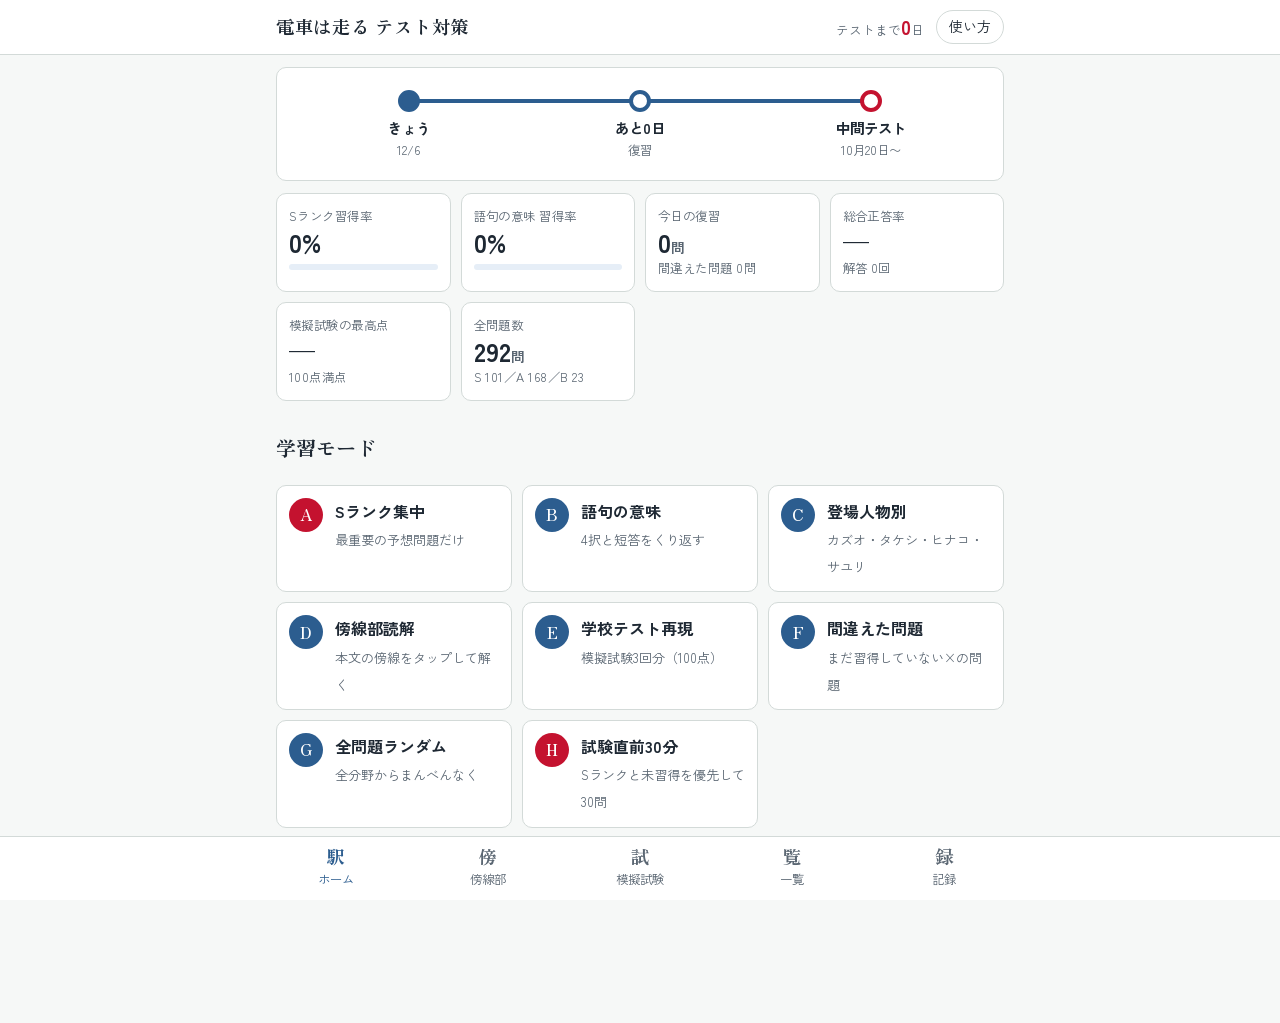
==== docs/index.html @ 80b315fe "電車は走る テスト対策アプリ 初版（292問・模擬試験3回・PWA） Co-Authored-By: Claude Opus 5.5 <noreply@anthropic.com> Claude-Se" ====
<!doctype html><html lang="ja"><head><meta charset="utf-8"><meta name="viewport" content="width=device-width,initial-scale=1,viewport-fit=cover"><style>:root{padding-top:env(safe-area-inset-top);padding-bottom:env(safe-area-inset-bottom)}body{margin:0}[hidden]{display:none!important}</style></head><body><title>電車は走る テスト対策</title>
<meta name="claude:viewport-fit-sides" content="cover">
<meta name="theme-color" content="#2C5D8F">
<link rel="manifest" href="manifest.json">
<link rel="apple-touch-icon" href="icon-192.png">
<meta name="apple-mobile-web-app-capable" content="yes">
<link rel="preconnect" href="https://fonts.googleapis.com">
<link rel="preconnect" href="https://fonts.gstatic.com" crossorigin>
<link rel="stylesheet" href="https://fonts.googleapis.com/css2?family=Zen+Kaku+Gothic+New:wght@400;500;700&family=Zen+Old+Mincho:wght@400;700&display=swap">
<style>/* レイアウト：答案用紙のような一枚の紙面。上に路線図風の進行バー、下に固定ナビ。本文は明朝、操作はゴシック。赤ペンで採点。 */
:root{
  --paper:#F6F8F7; --sheet:#FFFFFF; --ink:#1E2833; --muted:#5A6672; --rule:#D3DAD8;
  --red:#C4122F; --red-soft:#FCE9EC; --green:#2C7A57; --green-soft:#E3F2EA; --amber:#9A6A00; --amber-soft:#FFF4D6;
  --line:#2C5D8F; --line-soft:#E6EEF7; --hi:#FFF1A8;
  --f-mincho:"Zen Old Mincho","Hiragino Mincho ProN","Yu Mincho","Noto Serif JP",serif;
  --f-goth:"Zen Kaku Gothic New","Hiragino Sans","Hiragino Kaku Gothic ProN","Yu Gothic","Noto Sans JP",sans-serif;
  --r:10px;
}
@media (prefers-color-scheme: dark){:root:not([data-theme="light"]){
  --paper:#11161B; --sheet:#1A2128; --ink:#E5E9ED; --muted:#9AA6B1; --rule:#2F3943;
  --red:#FF6377; --red-soft:#3A1E24; --green:#5CC593; --green-soft:#17322A; --amber:#E6B54A; --amber-soft:#3A3018;
  --line:#7FB0E3; --line-soft:#1D2C3B; --hi:#5A4D12; color-scheme:dark}}
:root[data-theme="dark"]{
  --paper:#11161B; --sheet:#1A2128; --ink:#E5E9ED; --muted:#9AA6B1; --rule:#2F3943;
  --red:#FF6377; --red-soft:#3A1E24; --green:#5CC593; --green-soft:#17322A; --amber:#E6B54A; --amber-soft:#3A3018;
  --line:#7FB0E3; --line-soft:#1D2C3B; --hi:#5A4D12; color-scheme:dark}
*{box-sizing:border-box}
html,body{background:var(--paper);color:var(--ink)}
body{font-family:var(--f-goth);font-size:16px;line-height:1.7;-webkit-text-size-adjust:100%}
body::before{content:"";position:fixed;inset:0 0 auto;height:env(safe-area-inset-top,0px);z-index:10;background:var(--sheet)}
button,input,textarea,select{font:inherit;color:inherit}
button{cursor:pointer}
:focus-visible{outline:3px solid var(--line);outline-offset:2px}
.wrap{max-width:760px;margin:0 auto;padding-left:max(16px,env(safe-area-inset-left,0px));padding-right:max(16px,env(safe-area-inset-right,0px));padding-block:12px 110px}
header.top{position:sticky;top:env(safe-area-inset-top,0px);z-index:5;background:var(--sheet);border-bottom:1px solid var(--rule)}
header.top .in{max-width:760px;margin:0 auto;display:flex;align-items:center;gap:12px;padding-left:max(16px,env(safe-area-inset-left,0px));padding-right:max(16px,env(safe-area-inset-right,0px));padding-block:10px}
header.top h1{font-family:var(--f-mincho);font-size:1.15rem;margin:0;font-weight:700;letter-spacing:.04em;flex:1;min-width:0;white-space:nowrap;overflow:hidden;text-overflow:ellipsis}
.count{font-size:.8rem;color:var(--muted);white-space:nowrap}
.count b{color:var(--red);font-size:1.2rem;font-variant-numeric:tabular-nums}
nav.bottom{position:fixed;left:0;right:0;bottom:0;z-index:6;background:var(--sheet);border-top:1px solid var(--rule);padding-bottom:env(safe-area-inset-bottom,0px);padding-left:env(safe-area-inset-left,0px);padding-right:env(safe-area-inset-right,0px)}
nav.bottom .in{max-width:760px;margin:0 auto;display:grid;grid-template-columns:repeat(5,1fr)}
nav.bottom button{background:none;border:0;padding:8px 2px 10px;font-size:.78rem;color:var(--muted);display:flex;flex-direction:column;align-items:center;gap:2px}
nav.bottom button .ic{font-family:var(--f-mincho);font-size:1.15rem;line-height:1.2;font-weight:700}
nav.bottom button[aria-current="true"]{color:var(--line)}
h2{font-family:var(--f-mincho);font-size:1.25rem;margin:18px 0 8px;text-wrap:balance}
h3{font-size:1rem;margin:16px 0 6px}
.muted{color:var(--muted)}
.small{font-size:.85rem}
.sheet{background:var(--sheet);border:1px solid var(--rule);border-radius:var(--r);padding:16px}
.stack{display:flex;flex-direction:column;gap:12px}
.row{display:flex;flex-wrap:wrap;gap:8px;align-items:center}
/* 路線図風カウントダウン */
.route{display:grid;grid-template-columns:repeat(3,1fr);align-items:start;position:relative;margin:6px 0 2px}
.route::before{content:"";position:absolute;left:16.6%;right:16.6%;top:9px;height:4px;background:var(--line);border-radius:2px}
.st{display:flex;flex-direction:column;align-items:center;text-align:center;position:relative;font-size:.78rem;color:var(--muted)}
.st i{width:22px;height:22px;border-radius:50%;background:var(--sheet);border:4px solid var(--line);display:block;margin-bottom:4px}
.st.now i{background:var(--line)}
.st.goal i{border-color:var(--red)}
.st b{color:var(--ink);font-size:.9rem}
.tiles{display:grid;grid-template-columns:repeat(auto-fit,minmax(150px,1fr));gap:10px}
.tile{background:var(--sheet);border:1px solid var(--rule);border-radius:var(--r);padding:12px}
.tile .k{font-size:.78rem;color:var(--muted);letter-spacing:.04em}
.tile .v{font-size:1.6rem;font-weight:700;font-variant-numeric:tabular-nums;line-height:1.2}
.tile .bar{height:6px;background:var(--line-soft);border-radius:3px;margin-top:6px;overflow:hidden}
.tile .bar span{display:block;height:100%;background:var(--green)}
.modes{display:grid;grid-template-columns:repeat(auto-fit,minmax(220px,1fr));gap:10px}
.mode{display:flex;gap:12px;align-items:flex-start;text-align:left;background:var(--sheet);border:1px solid var(--rule);border-radius:var(--r);padding:12px}
.mode:hover{border-color:var(--line)}
.mode .lt{flex:none;width:34px;height:34px;border-radius:50%;display:grid;place-items:center;background:var(--line);color:var(--sheet);font-weight:700;font-family:var(--f-mincho)}
.mode.s .lt{background:var(--red)}
.mode b{display:block}
.mode span.d{font-size:.82rem;color:var(--muted);line-height:1.5}
.btn{border:1px solid var(--rule);background:var(--sheet);border-radius:999px;padding:8px 16px}
.btn.pri{background:var(--line);color:var(--sheet);border-color:var(--line);font-weight:700}
.btn.red{background:var(--red);color:var(--sheet);border-color:var(--red);font-weight:700}
.btn:disabled{opacity:.45;cursor:default}
.chip{border:1px solid var(--rule);background:var(--sheet);border-radius:999px;padding:4px 12px;font-size:.88rem}
.chip[aria-pressed="true"]{background:var(--line);border-color:var(--line);color:var(--sheet)}
.tag{display:inline-block;font-size:.72rem;padding:1px 8px;border-radius:4px;background:var(--line-soft);color:var(--line);letter-spacing:.03em}
.tag.S{background:var(--red-soft);color:var(--red);font-weight:700}
.tag.A{background:var(--amber-soft);color:var(--amber);font-weight:700}
.tag.B{background:var(--green-soft);color:var(--green);font-weight:700}
/* 本文（傍線） */
.honbun{font-family:var(--f-mincho);font-size:1.02rem;line-height:2.05;background:var(--sheet);border:1px solid var(--rule);border-radius:6px;padding:14px 16px;white-space:pre-wrap;letter-spacing:.02em}
.honbun.tate{writing-mode:vertical-rl;max-height:min(62vh,26em);overflow-x:auto;line-height:2.2}
.honbun .src{display:block;font-family:var(--f-goth);font-size:.75rem;color:var(--muted);white-space:normal}
.bou{text-decoration:underline;text-decoration-thickness:1.5px;text-underline-offset:5px;text-decoration-color:var(--ink);cursor:pointer;border-radius:2px}
.honbun.tate .bou{text-underline-position:right}
.bou .lab{font-family:var(--f-goth);font-size:.78em;font-weight:700;color:var(--line);margin-right:2px;text-decoration:none;display:inline-block}
.bou.on{background:var(--hi);text-decoration-color:var(--red);text-decoration-thickness:2.5px}
.bou.on .lab{color:var(--red)}
.bou.dim{text-decoration:none;cursor:default}
.bou.dim .lab{display:none}
/* 問題カード */
.qhead{display:flex;flex-wrap:wrap;gap:6px;align-items:center;font-size:.8rem;color:var(--muted)}
.qtext{font-size:1.05rem;font-weight:500;margin:6px 0 2px}
.ctx{font-family:var(--f-mincho);background:var(--line-soft);padding:6px 12px;border-radius:6px}
.choices{display:flex;flex-direction:column;gap:8px;margin-top:8px}
.choice{display:flex;gap:10px;text-align:left;background:var(--sheet);border:1.5px solid var(--rule);border-radius:8px;padding:10px 12px;line-height:1.55}
.choice .kn{flex:none;font-family:var(--f-mincho);font-weight:700;width:1.4em}
.choice.sel{border-color:var(--line);background:var(--line-soft)}
.choice.right{border-color:var(--green);background:var(--green-soft)}
.choice.wrong{border-color:var(--red);background:var(--red-soft)}
textarea,input[type=text]{width:100%;border:1.5px solid var(--rule);border-radius:8px;padding:10px;background:var(--sheet);font-family:var(--f-mincho);font-size:1.02rem;line-height:1.7}
textarea{min-height:5.5em;resize:vertical}
.cc{font-size:.8rem;color:var(--muted);text-align:right;font-variant-numeric:tabular-nums}
.cc.over{color:var(--red);font-weight:700}
.result{border-top:2px dashed var(--rule);margin-top:14px;padding-top:12px;display:flex;flex-direction:column;gap:8px}
.mark{display:flex;align-items:center;gap:12px}
.mark .m{font-family:var(--f-mincho);font-size:2.6rem;line-height:1;color:var(--red);font-weight:700;width:1.1em;text-align:center}
.mark .m.ng{color:var(--muted)}
.box{border-left:3px solid var(--line);padding:2px 0 2px 10px}
.box.red{border-color:var(--red)}
.box.green{border-color:var(--green)}
.box h4{margin:0;font-size:.82rem;color:var(--muted);letter-spacing:.04em}
.box p{margin:2px 0}
ul.why{margin:4px 0;padding-left:1.2em}
ul.why li{margin:2px 0}
.rel a{color:var(--line);cursor:pointer;text-decoration:underline;margin-right:8px}
.progress{height:4px;background:var(--line-soft);border-radius:2px;overflow:hidden}
.progress span{display:block;height:100%;background:var(--line)}
/* 一覧表 */
.tbl{overflow-x:auto;border:1px solid var(--rule);border-radius:8px;background:var(--sheet)}
table{border-collapse:collapse;width:100%;font-size:.88rem}
th,td{border-bottom:1px solid var(--rule);padding:6px 8px;text-align:left;vertical-align:top}
th{background:var(--line-soft);font-weight:700;white-space:nowrap}
td.n{white-space:nowrap;font-variant-numeric:tabular-nums}
/* 模擬試験 */
.exam h2.dai{display:flex;gap:10px;align-items:baseline;border-bottom:2px solid var(--ink);padding-bottom:4px}
.exam .dai .no{font-family:var(--f-mincho);border:1.5px solid var(--ink);padding:0 8px}
.eq{border-bottom:1px solid var(--rule);padding:10px 0}
.eq .qn{font-weight:700;margin-right:6px}
.eq .pt{float:right;font-size:.78rem;color:var(--muted)}
.kanji-grid{display:grid;grid-template-columns:repeat(auto-fit,minmax(200px,1fr));gap:8px}
.kj{display:flex;flex-direction:column;gap:4px;border:1px solid var(--rule);border-radius:8px;padding:8px;background:var(--sheet)}
.kj .c{font-family:var(--f-mincho)}
.kj .c em{font-style:normal;text-decoration:underline;text-underline-offset:4px;font-weight:700}
.score{font-family:var(--f-mincho);font-size:3rem;color:var(--red);font-weight:700;line-height:1}
.self{display:flex;gap:6px;flex-wrap:wrap}
.self button[aria-pressed="true"]{background:var(--red);color:var(--sheet);border-color:var(--red)}
.timer{position:sticky;top:calc(env(safe-area-inset-top,0px) + 52px);z-index:4;background:var(--amber-soft);color:var(--amber);border-radius:999px;padding:4px 14px;font-weight:700;font-variant-numeric:tabular-nums;align-self:flex-start}
.note{background:var(--amber-soft);color:var(--ink);border-radius:8px;padding:10px 12px;font-size:.9rem}
.confirm{background:var(--red-soft);border:1px solid var(--red);border-radius:8px;padding:10px}
details summary{cursor:pointer;font-weight:700}
.prose p,.prose li{max-width:65ch}
@media (max-width:520px){ .honbun{font-size:1rem;padding:12px} .tile .v{font-size:1.35rem} }
@media (prefers-reduced-motion:no-preference){ .choice,.btn,.mode{transition:background .15s,border-color .15s} }
@media print{ nav.bottom,header.top,.noprint{display:none!important} .wrap{padding:0} body{background:#fff;color:#000} .bou{text-decoration-color:#000} }
</style>
<header class="top"><div class="in"><h1 id="ttl">電車は走る テスト対策</h1><span class="count" id="cnt"></span><button class="chip" data-go="help">使い方</button></div></header>
<main class="wrap" id="main"></main>
<nav class="bottom" aria-label="メニュー"><div class="in">
  <button data-go="home"><span class="ic">駅</span>ホーム</button>
  <button data-go="honbun"><span class="ic">傍</span>傍線部</button>
  <button data-go="exam"><span class="ic">試</span>模擬試験</button>
  <button data-go="list"><span class="ic">覧</span>一覧</button>
  <button data-go="data"><span class="ic">録</span>記録</button>
</div></nav>
<template id="helptpl">
<div class="stack prose">
  <h2>使い方</h2>
  <ol>
    <li><b>ホーム</b>でモードを選ぶ。迷ったら <b>A：Sランク集中</b> → <b>B：語句の意味</b> → <b>E：模擬試験</b> の順に。</li>
    <li>選択問題は答えを押してから<b>「解答する」</b>。書く問題は書いてから「解答する」。答えは解答するまで見えません。</li>
    <li>書く問題はキーワードで自動チェックしたあと、<b>模範解答と見くらべて ○／× を自分で押す</b>（意味が合っていれば○でOK）。</li>
    <li>×の問題は数問あとにもう一度出ます。正解が続くと「習得」になり、翌日・3日後…と間をあけて出ます（試験までに必ず一回は戻ってきます）。</li>
    <li><b>傍線部</b>タブ：本文の傍線（①②…）をタップするとその傍線の問題に飛びます。問題の答え合わせのあと「本文で前後を確認する」で本文に戻れます。</li>
    <li><b>模擬試験</b>：学校のテストと同じ「漢字→語句→傍線部(A)(B)…→記述→原稿用紙」の順。最後に「採点する」。記述は点数ボタンで自己採点。</li>
    <li><b>記録</b>タブ：記録のバックアップ（コピーして保存）・復元・CSV。記録はこの端末のブラウザだけに保存されます。</li>
    <li>本文の「縦書き」ボタンで、教科書と同じ縦書き表示に切りかえられます。</li>
  </ol>
  <h2>過去問（一学期期末）から分かった出題の形</h2>
  <div class="tbl"><table>
    <thead><tr><th>設問</th><th>大問一（説明文）</th><th>大問二（随筆・物語）</th><th>この対策での扱い</th></tr></thead>
    <tbody>
      <tr><td>問1 漢字</td><td>a〜j 10問（読み・書き）</td><td>a〜j 10問</td><td>読み37・書き20問</td></tr>
      <tr><td>問2 語句の意味</td><td>ⅰ〜ⅳ（3択）</td><td>ⅰ〜ⅳ（3択）</td><td>60語（4択）＋短答</td></tr>
      <tr><td>傍線部の読解</td><td>(A)〜(H)</td><td>(A)〜(I)</td><td>傍線つき本文15か所</td></tr>
      <tr><td>気持ちの選択</td><td>—</td><td>「どのような気持ちが伝わるか」4択</td><td>心情40問</td></tr>
      <tr><td>抜き出し</td><td>段落の初め7字</td><td>初めと終わりの5字・2つ書き抜き</td><td>抜き出し21問</td></tr>
      <tr><td>指示語</td><td>—</td><td>「これくらい」の指す内容</td><td>指示語・表現21問</td></tr>
      <tr><td>記述</td><td>10〜20字／50〜75字（台詞形式）</td><td>20字程度／20字以内の台詞／50字以上</td><td>記述20問</td></tr>
      <tr><td>大問三</td><td colspan="2">原稿用紙の使い方のまちがい探し</td><td>原稿用紙6問</td></tr>
    </tbody></table></div>
  <p class="small">先生の特徴：傍線部は「気持ちが表れた行動・表現」「かぎかっこの効果」「伝聞表現」など表現そのものに引かれる。気持ちの選択肢は「本文の一部を使ったひっかけ」（人物や時期を入れかえる）が多い。記述は「本文の言葉を用いて」「台詞の形で」など条件つき。</p>
  <h2>「電車は走る」で特に大事なところ</h2>
  <ul>
    <li><b>行動描写→心情</b>：カズオ「眠ったふりをする」（学びの道しるべ②・253ページ上9行め）、タケシ「唇をかみしめたまま、本を読み始めた」、ヒナコ「うつむいた」、サユリ「つり革を強く握りしめる」。</li>
    <li><b>語り手と視点人物</b>：語り手は物語の外にいて、視点人物は4人。お姉さんの様子はサユリの目から見たもの。最後に語り手が「僕たち」として出てきて、読者に「あなたの『正しさ』はどこにある？」と問いかける。</li>
    <li><b>くり返し</b>：「〜は電車の中にいる。」「電車は走る。」「……はずだ。」</li>
    <li><b>主題</b>：「正しさ」は人の数だけあり、他の人の正しさや「常識（みんなの正しさ）」と一致しないこともある。</li>
  </ul>
  <h2>ランクのつけ方</h2>
  <p class="small"><b>S</b>：過去問と同じ形式で、本文の中心となる場面・学びの道しるべ・図解例で扱われている箇所。<b>A</b>：理解に必要で、出ても不自然でない問題。<b>B</b>：理解を深める応用。ランクは根拠にもとづく相対評価で、的中を約束するものではありません。</p>
  <h2>注意</h2>
  <p class="small">本文は学習に必要な部分だけを引用し、教科書のページを示しています。教科書本文で必ず確認してください。「※推し量る問題」は本文にはっきり書かれていないことを本文の言葉から考える問題です。</p>
</div>
</template>
<script>// 採点・復習・出題順の純粋関数（ブラウザと Node の両方で使う）
(function (root) {
  const DAY = 86400000;
  function toHira(s) { return s.replace(/[ァ-ヶ]/g, c => String.fromCharCode(c.charCodeAt(0) - 0x60)); }
  function norm(s) {
    return (s || "").normalize("NFKC").replace(/[\s　「」『』（）()、。，．,.・…―—\-！!？?〜~]/g, "");
  }
  function countChars(s) { return [...(s || "").replace(/\s/g, "")].length; }
  function limitMax(limit) {
    if (!limit) return null;
    const m = (limit.normalize("NFKC").match(/\d+/g) || []).map(Number);
    return m.length ? Math.max(...m) : null;
  }
  function limitMin(limit) {
    if (!limit) return null;
    const s = limit.normalize("NFKC");
    const m = s.match(/(\d+)字以上/);
    return m ? Number(m[1]) : null;
  }
  // 戻り値: {ok:boolean|null, auto:boolean, hit, total, note}
  function grade(q, ans) {
    if (q.type === "mc") return { ok: ans === q.answer, auto: true };
    const a = norm(ans);
    if (!a) return { ok: false, auto: true, note: "未記入" };
    if (q.type === "extract") {
      const cand = (q.accept || []).map(norm);
      const isYomi = q.cat === "漢字";
      const ok = cand.some(c => c === a || (isYomi && toHira(c) === toHira(a)));
      return { ok, auto: true };
    }
    // short / write: キーワード判定（自己採点で上書き可）
    const groups = q.keys || [];
    let hit = 0;
    const raw = (ans || "").normalize("NFKC");
    const missing = [];
    for (const g of groups) {
      const alts = g[0].split("|");
      if (alts.some(k => raw.includes(k.normalize("NFKC")) || toHira(raw).includes(toHira(k.normalize("NFKC"))))) hit++;
      else missing.push(alts[0]);
    }
    const total = groups.length;
    let note = "";
    const max = limitMax(q.limit), min = limitMin(q.limit), n = countChars(ans);
    let lenOk = true;
    if (q.type === "write" && max && n > max) { lenOk = false; note = `字数オーバー（${n}字／${max}字以内）`; }
    if (q.type === "write" && min && n < min) { lenOk = false; note = `字数不足（${n}字／${min}字以上）`; }
    const ok = total ? hit === total && lenOk : null;
    return { ok, auto: false, hit, total, missing, note, len: n };
  }
  // 記述の推奨点数（満点・部分点）
  function suggestPoints(g, full) {
    if (g.ok === true) return full;
    if (!g.total) return 0;
    const r = g.hit / g.total;
    if (r >= 0.5) return Math.round(full / 2);
    return 0;
  }
  function daysLeft(now, examDate) {
    const ex = new Date(examDate + "T08:30:00+09:00").getTime();
    return Math.max(0, Math.ceil((ex - now) / DAY));
  }
  const BASE = [0, 1, 3, 7]; // 当日→翌日→3日後→7日後
  function update(rec, correct, now, examDate) {
    const r = Object.assign({ n: 0, c: 0, streak: 0, last: 0, next: 0, mastered: false, wrong: 0 }, rec || {});
    r.n++; r.last = now;
    if (correct) {
      r.c++; r.streak++;
      const idx = Math.min(r.streak - 1, BASE.length - 1);
      let iv = BASE[idx] * DAY;
      if (iv === 0) iv = 30 * 60000; // 当日中にもう一度
      const left = daysLeft(now, examDate);
      // 試験前に必ずもう一度出るよう、試験までの日数で間隔を縮める
      if (left > 0) iv = Math.min(iv, Math.max(30 * 60000, (left - 0.5) * DAY / 2));
      r.next = now + iv;
      r.mastered = r.streak >= (left <= 3 ? 2 : 3);
    } else {
      r.streak = 0; r.wrong++; r.mastered = false;
      r.next = now + 5 * 60000;
    }
    return r;
  }
  function isDue(rec, now) { return !!rec && rec.n > 0 && rec.next <= now; }
  function endOfDay(now) { const d = new Date(now); d.setHours(23, 59, 59, 999); return d.getTime(); }
  // 擬似乱数（シード付き）
  function rng(seed) { let s = seed >>> 0 || 1; return () => (s = (s * 1664525 + 1013904223) >>> 0) / 4294967296; }
  function shuffle(a, rnd) { a = a.slice(); for (let i = a.length - 1; i > 0; i--) { const j = Math.floor(rnd() * (i + 1)); [a[i], a[j]] = [a[j], a[i]]; } return a; }
  // 出題キュー：期限の来た復習→間違えた問題→未出題→その他。直前に出た問題は後ろへ。
  function buildQueue(qs, prog, now, opts) {
    opts = opts || {};
    const rnd = rng(opts.seed || now);
    const recent = new Set(opts.recent || []);
    const score = q => {
      const r = prog[q.id];
      let s = rnd();
      if (isDue(r, now)) s += 30;
      if (r && r.wrong > 0 && !r.mastered) s += 20;
      if (!r) s += 10;
      if (r && r.mastered && !isDue(r, now)) s -= 20;
      if (q.rank === "S") s += opts.sBoost || 0;
      if (recent.has(q.id)) s -= 50;
      return s;
    };
    let list = shuffle(qs, rnd).map(q => [score(q), q]).sort((a, b) => b[0] - a[0]).map(x => x[1]);
    if (opts.limit) list = list.slice(0, opts.limit);
    return list.map(q => q.id);
  }
  // 間違えた問題を少し後ろに入れ直す（連続で同じ問題を出さない）
  function requeue(queue, pos, id, gap) {
    const q = queue.slice();
    const at = Math.min(q.length, pos + 1 + (gap || 4));
    q.splice(at, 0, id);
    return q;
  }
  function stats(qs, prog, now) {
    const pick = f => qs.filter(f);
    const rate = arr => arr.length ? arr.filter(q => prog[q.id] && prog[q.id].mastered).length / arr.length : 0;
    let n = 0, c = 0;
    for (const id in prog) { n += prog[id].n; c += prog[id].c; }
    const eod = endOfDay(now);
    return {
      total: qs.length,
      sRate: rate(pick(q => q.rank === "S")),
      vRate: rate(pick(q => q.cat === "語句")),
      allRate: rate(qs),
      accuracy: n ? c / n : 0,
      answered: n,
      dueToday: qs.filter(q => prog[q.id] && prog[q.id].next <= eod).length,
      wrongCount: qs.filter(q => prog[q.id] && prog[q.id].wrong > 0 && !prog[q.id].mastered).length,
    };
  }
  function toCSV(qs, prog) {
    const esc = v => '"' + String(v == null ? "" : v).replace(/"/g, '""') + '"';
    const head = ["問題ID", "分野", "ランク", "難易度", "問題", "解答回数", "正解回数", "正答率", "連続正解", "習得済み", "最終学習", "次回復習"];
    const rows = qs.map(q => {
      const r = prog[q.id] || {};
      const d = t => t ? new Date(t).toLocaleString("ja-JP") : "";
      return [q.id, q.cat, q.rank, q.diff, q.q, r.n || 0, r.c || 0, r.n ? Math.round(r.c / r.n * 100) + "%" : "", r.streak || 0, r.mastered ? "済" : "", d(r.last), d(r.next)].map(esc).join(",");
    });
    return "﻿" + [head.map(esc).join(",")].concat(rows).join("\r\n");
  }
  function parsePassage(text) {
    // {①|...} を分解: [{t:'text'}|{u:'①',t:'...'}]
    const out = []; const re = /\{([^|}]+)\|([^}]*)\}/g; let i = 0, m;
    while ((m = re.exec(text))) { if (m.index > i) out.push({ t: text.slice(i, m.index) }); out.push({ u: m[1], t: m[2] }); i = re.lastIndex; }
    if (i < text.length) out.push({ t: text.slice(i) });
    return out;
  }
  const api = { norm, toHira, countChars, limitMax, limitMin, grade, suggestPoints, daysLeft, update, isDue, buildQueue, requeue, stats, toCSV, parsePassage, endOfDay, rng, shuffle, DAY };
  if (typeof module !== "undefined") module.exports = api; else root.Core = api;
})(this);
</script>
<script>window.APPDATA={"questions":[{"id":"V01","cat":"語句","rank":"S","diff":1,"type":"mc","q":"「胸をドキドキさせる」の本文中の意味として最も適切なものを選びなさい。","ctx":"さっきから胸をドキドキさせて。","expl":"本文中の意味：緊張や不安で心臓が激しく打つ。【注意】ドキドキは期待にも使うが、ここは「どうしよう」という緊張・不安","page":"252","scene":"本文：「さっきから胸をドキドキさせて。」","reason":"過去問では各大問の問2で「語句の意味」が毎回出題（ア・イ・ウの3択）。本文に出てくる語句","ch":["カズオ"],"rel":[],"word":"胸をドキドキさせる","model":"緊張や不安で心臓が激しく打つ","choices":["楽しみな気持ちで心がはずむ","走ったあとで息が苦しくなる","緊張や不安で心臓が激しく打つ","怒りで顔が赤くなる"],"why":["「ワクワク」に近い意味。カズオは二人のおばあさんを前に困っている場面","体の運動による動悸で、場面に合わない","正解","怒りの表現ではない"],"answer":2},{"id":"V02","cat":"語句","rank":"S","diff":1,"type":"mc","q":"「譲る」の本文中の意味として最も適切なものを選びなさい。","ctx":"席を譲らなくちゃ——。","expl":"本文中の意味：自分の席などを他の人にあけわたす。【注意】「譲る」は与える側、「譲り受ける」はもらう側","page":"252","scene":"本文：「席を譲らなくちゃ——。」","reason":"過去問では各大問の問2で「語句の意味」が毎回出題（ア・イ・ウの3択）。本文に出てくる語句","ch":["カズオ","タケシ","ヒナコ","サユリ"],"rel":[],"word":"譲る","model":"自分の席などを他の人にあけわたす","choices":["他の人から物をもらい受ける","相手と交代で順番に使う","自分の席などを他の人にあけわたす","物を売ってお金にかえる"],"why":["「譲り受ける」の意味で、方向が逆","交代ではなく、相手に与えること","正解","「売る」の意味"],"answer":2},{"id":"V03","cat":"語句","rank":"A","diff":1,"type":"mc","q":"「不公平」の本文中の意味として最も適切なものを選びなさい。","ctx":"そんなの不公平だもの。","expl":"本文中の意味：扱いがかたよっていて平等でないこと。【注意】「公平」＝かたよりがない。その打ち消し","page":"253上2","scene":"本文：「そんなの不公平だもの。」","reason":"過去問では各大問の問2で「語句の意味」が毎回出題（ア・イ・ウの3択）。本文に出てくる語句","ch":["カズオ"],"rel":[],"word":"不公平","model":"扱いがかたよっていて平等でないこと","choices":["人の考えがばらばらであること","自分の都合ばかり考えること","決まりを守らないこと","扱いがかたよっていて平等でないこと"],"why":["「不一致」の説明","「身勝手」の意味","「違反」の意味","正解"],"answer":3},{"id":"V04","cat":"語句","rank":"S","diff":2,"type":"mc","q":"「言い聞かせる」の本文中の意味として最も適切なものを選びなさい。","ctx":"と自分に言い聞かせた。","expl":"本文中の意味：よくわかるように話して納得させる（ここでは自分自身を納得させようとする）。【注意】自分に言い聞かせる＝本当は納得しきれていない心を、むりに納得させる","page":"253上2","scene":"本文：「と自分に言い聞かせた。」","reason":"過去問では各大問の問2で「語句の意味」が毎回出題（ア・イ・ウの3択）。本文に出てくる語句","ch":["カズオ"],"rel":["V04s"],"word":"言い聞かせる","model":"よくわかるように話して納得させる（ここでは自分自身を納得させようとする）","choices":["相手の話を黙って聞く","大声でしかりつける","うわさを人に言いふらす","よくわかるように話して納得させる（ここでは自分自身を納得させようとする）"],"why":["「聞く」側の意味ではない","しかる意味ではない","「言いふらす」の意味","正解"],"answer":3},{"id":"V04s","cat":"語句","rank":"A","diff":3,"type":"short","q":"「言い聞かせる」の本文中の意味を、十〜二十五字程度で答えなさい。","ctx":"と自分に言い聞かせた。","model":"よくわかるように話して納得させる（ここでは自分自身を納得させようとする）","keys":[["納得|なっとく|わからせ|わかるように"],["言|話|聞かせ"]],"expl":"意味が合っていれば正解。キーワード：納得・言。【注意】自分に言い聞かせる＝本当は納得しきれていない心を、むりに納得させる","page":"253上2","scene":"本文：「と自分に言い聞かせた。」","reason":"意味を自分の言葉で答える練習（記述型の語句問題への備え）","ch":["カズオ"],"rel":["V04"],"word":"言い聞かせる","accept":[]},{"id":"V05","cat":"語句","rank":"A","diff":1,"type":"mc","q":"「すっきりする」の本文中の意味として最も適切なものを選びなさい。","ctx":"二人とも座れないほうがすっきりする……はずだ。","expl":"本文中の意味：わだかまりがなく、気持ちが晴れる。【注意】「……はずだ」と続くので、実はすっきりしていない点もおさえる","page":"253上4","scene":"本文：「二人とも座れないほうがすっきりする……はずだ。」","reason":"過去問では各大問の問2で「語句の意味」が毎回出題（ア・イ・ウの3択）。本文に出てくる語句","ch":["カズオ"],"rel":[],"word":"すっきりする","model":"わだかまりがなく、気持ちが晴れる","choices":["わだかまりがなく、気持ちが晴れる","体が軽くなって元気が出る","ものが片づいて広くなる","頭がさえて眠くなくなる"],"why":["正解","体の調子の意味ではない","部屋などの様子の意味","眠気の意味ではない"],"answer":0},{"id":"V06","cat":"語句","rank":"S","diff":1,"type":"mc","q":"「ふり（眠ったふりをする）」の本文中の意味として最も適切なものを選びなさい。","ctx":"眠ったふりをする。","expl":"本文中の意味：本当はそうではないのに、そのように見せかけること。【注意】「ふり」＝見せかけ。カズオは起きている","page":"253上9","scene":"本文：「眠ったふりをする。」","reason":"過去問では各大問の問2で「語句の意味」が毎回出題（ア・イ・ウの3択）。本文に出てくる語句","ch":["カズオ"],"rel":["V06s"],"word":"ふり（眠ったふりをする）","model":"本当はそうではないのに、そのように見せかけること","choices":["本当はそうではないのに、そのように見せかけること","本当に深く眠ってしまうこと","目をこすって眠気をこらえること","ほかの人のまねをすること"],"why":["正解","カズオは眠っていない","本文にない","「まね」の意味"],"answer":0},{"id":"V06s","cat":"語句","rank":"A","diff":2,"type":"short","q":"「ふり（眠ったふりをする）」の本文中の意味を、十〜二十五字程度で答えなさい。","ctx":"眠ったふりをする。","model":"本当はそうではないのに、そのように見せかけること","keys":[["見せかけ|ように見せ|装う|よそお|ふるまう"]],"expl":"意味が合っていれば正解。キーワード：見せかけ。【注意】「ふり」＝見せかけ。カズオは起きている","page":"253上9","scene":"本文：「眠ったふりをする。」","reason":"意味を自分の言葉で答える練習（記述型の語句問題への備え）","ch":["カズオ"],"rel":["V06"],"word":"ふり（眠ったふりをする）","accept":[]},{"id":"V07","cat":"語句","rank":"S","diff":2,"type":"mc","q":"「唇をかみしめる」の本文中の意味として最も適切なものを選びなさい。","ctx":"さっきから唇をキュッとかみしめて。","expl":"本文中の意味：不満やくやしさ、つらさを口をとじてぐっとこらえる。【注意】「かみしめる」には「味わう」意味もあるが、ここは感情をこらえる","page":"253上11","scene":"本文：「さっきから唇をキュッとかみしめて。」","reason":"過去問では各大問の問2で「語句の意味」が毎回出題（ア・イ・ウの3択）。本文に出てくる語句","ch":["タケシ"],"rel":[],"word":"唇をかみしめる","model":"不満やくやしさ、つらさを口をとじてぐっとこらえる","choices":["不満やくやしさ、つらさを口をとじてぐっとこらえる","おいしいものを味わって食べる","寒さで歯をがたがた鳴らす","大声で文句を言う"],"why":["正解","「かみしめる（味わう）」の別の意味","寒さの表現ではない","こらえて言わないのであり、逆"],"answer":0},{"id":"V08","cat":"語句","rank":"A","diff":1,"type":"mc","q":"「文句を言う」の本文中の意味として最も適切なものを選びなさい。","ctx":"おじいさんに文句を言ってやりたい。","expl":"本文中の意味：相手への不満や苦情を言う。","page":"253上13","scene":"本文：「おじいさんに文句を言ってやりたい。」","reason":"過去問では各大問の問2で「語句の意味」が毎回出題（ア・イ・ウの3択）。本文に出てくる語句","ch":["タケシ"],"rel":[],"word":"文句を言う","model":"相手への不満や苦情を言う","choices":["相手をほめたたえる","詩や歌の言葉を口にする","ていねいにお願いをする","相手への不満や苦情を言う"],"why":["逆の意味","「文句（もんく）」の別の意味（文章の語句）","依頼の意味ではない","正解"],"answer":3},{"id":"V09","cat":"語句","rank":"A","diff":1,"type":"mc","q":"「ムッとする」の本文中の意味として最も適切なものを選びなさい。","ctx":"ムッとしているようにも、見える。","expl":"本文中の意味：腹が立って不機嫌になる。【注意】「ムッと」（怒り）と「ホッと」（安心）を区別","page":"253上16","scene":"本文：「ムッとしているようにも、見える。」","reason":"過去問では各大問の問2で「語句の意味」が毎回出題（ア・イ・ウの3択）。本文に出てくる語句","ch":["タケシ"],"rel":[],"word":"ムッとする","model":"腹が立って不機嫌になる","choices":["ほっと安心する","においがこもって息苦しい","腹が立って不機嫌になる","驚いて声も出ない"],"why":["「ホッと」と混同しないこと","「むっとする（熱気・におい）」の別の意味","正解","驚きの意味ではない"],"answer":2},{"id":"V10","cat":"語句","rank":"S","diff":1,"type":"mc","q":"「権利」の本文中の意味として最も適切なものを選びなさい。","ctx":"席に座る権利はある。","expl":"本文中の意味：あることを自由に行ったり、求めたりできる資格。【注意】対義語は「義務」","page":"253上18","scene":"本文：「席に座る権利はある。」","reason":"過去問では各大問の問2で「語句の意味」が毎回出題（ア・イ・ウの3択）。本文に出てくる語句","ch":["タケシ"],"rel":["V10s"],"word":"権利","model":"あることを自由に行ったり、求めたりできる資格","choices":["必ずしなければならないこと","人より強い力で従わせること","あることを自由に行ったり、求めたりできる資格","お金をはらって買った品物"],"why":["「義務」の意味で、反対語","「権力」の意味","正解","「切符」そのものではない"],"answer":2},{"id":"V10s","cat":"語句","rank":"A","diff":2,"type":"short","q":"「権利」の本文中の意味を、十〜二十五字程度で答えなさい。","ctx":"席に座る権利はある。","model":"あることを自由に行ったり、求めたりできる資格","keys":[["資格|自由|できる"]],"expl":"意味が合っていれば正解。キーワード：資格。【注意】対義語は「義務」","page":"253上18","scene":"本文：「席に座る権利はある。」","reason":"意味を自分の言葉で答える練習（記述型の語句問題への備え）","ch":["タケシ"],"rel":["V10"],"word":"権利","accept":[]},{"id":"V11","cat":"語句","rank":"A","diff":2,"type":"mc","q":"「〜ならともかく」の本文中の意味として最も適切なものを選びなさい。","ctx":"頼まれたのならともかく","expl":"本文中の意味：〜の場合は別として（それはそれとして）。【注意】頼まれたら譲るが、頼まれないなら譲らない、という対比","page":"253上19","scene":"本文：「頼まれたのならともかく」","reason":"過去問では各大問の問2で「語句の意味」が毎回出題（ア・イ・ウの3択）。本文に出てくる語句","ch":["タケシ"],"rel":[],"word":"〜ならともかく","model":"〜の場合は別として（それはそれとして）","choices":["〜の場合は別として（それはそれとして）","〜だからこそ","〜でさえ","〜と同じように"],"why":["正解","理由を強める言い方で、意味が違う","極端な例を示す言い方","比べる言い方"],"answer":0},{"id":"V12","cat":"語句","rank":"B","diff":1,"type":"mc","q":"「足をふらつかせる」の本文中の意味として最も適切なものを選びなさい。","ctx":"足をふらつかせて、倒れそうになる。","expl":"本文中の意味：足もとがしっかりせず、よろよろする。","page":"253下2","scene":"本文：「足をふらつかせて、倒れそうになる。」","reason":"過去問では各大問の問2で「語句の意味」が毎回出題（ア・イ・ウの3択）。本文に出てくる語句","ch":["タケシ"],"rel":[],"word":"足をふらつかせる","model":"足もとがしっかりせず、よろよろする","choices":["足をばたばたと動かす","足もとがしっかりせず、よろよろする","足早に歩き回る","足を組んで座る"],"why":["わざと動かすのではない","正解","歩く意味ではない","座る動作ではない"],"answer":1},{"id":"V13","cat":"語句","rank":"S","diff":1,"type":"mc","q":"「たまたま」の本文中の意味として最も適切なものを選びなさい。","ctx":"タケシは、たまたま、おじいさんの前に座っているだけだ。","expl":"本文中の意味：偶然に。ちょうどそのときに。【注意】タケシは「たまたま」を理由に自分の責任ではないと考えている","page":"253下6","scene":"本文：「タケシは、たまたま、おじいさんの前に座っているだけだ。」","reason":"過去問では各大問の問2で「語句の意味」が毎回出題（ア・イ・ウの3択）。本文に出てくる語句","ch":["タケシ"],"rel":["V13s"],"word":"たまたま","model":"偶然に。ちょうどそのときに","choices":["いつも決まって","わざと選んで","偶然に。ちょうどそのときに","ときどきくり返して"],"why":["「必ず」「いつも」の意味で逆","意図的の意味で逆","正解","「ときどき」の意味"],"answer":2},{"id":"V13s","cat":"語句","rank":"A","diff":2,"type":"short","q":"「たまたま」の本文中の意味を、十〜二十五字程度で答えなさい。","ctx":"タケシは、たまたま、おじいさんの前に座っているだけだ。","model":"偶然に。ちょうどそのときに","keys":[["偶然|ぐうぜん"]],"expl":"意味が合っていれば正解。キーワード：偶然。【注意】タケシは「たまたま」を理由に自分の責任ではないと考えている","page":"253下6","scene":"本文：「タケシは、たまたま、おじいさんの前に座っているだけだ。」","reason":"意味を自分の言葉で答える練習（記述型の語句問題への備え）","ch":["タケシ"],"rel":["V13"],"word":"たまたま","accept":[]},{"id":"V14","cat":"語句","rank":"B","diff":1,"type":"mc","q":"「危なっかしい」の本文中の意味として最も適切なものを選びなさい。","ctx":"おじいさんは体を危なっかしく揺らしている。","expl":"本文中の意味：見ていて危なく、不安な感じがする。","page":"253下12","scene":"本文：「おじいさんは体を危なっかしく揺らしている。」","reason":"過去問では各大問の問2で「語句の意味」が毎回出題（ア・イ・ウの3択）。本文に出てくる語句","ch":["タケシ"],"rel":[],"word":"危なっかしい","model":"見ていて危なく、不安な感じがする","choices":["あぶないことが好きだ","すばやく身軽だ","わざと大げさにしている","見ていて危なく、不安な感じがする"],"why":["性格の意味ではない","逆の様子","本文にない","正解"],"answer":3},{"id":"V15","cat":"語句","rank":"A","diff":1,"type":"mc","q":"「ちらちら見る」の本文中の意味として最も適切なものを選びなさい。","ctx":"周りの人はタケシをちらちら見る。","expl":"本文中の意味：何度も短く、気にするように見る。","page":"253下13","scene":"本文：「周りの人はタケシをちらちら見る。」","reason":"過去問では各大問の問2で「語句の意味」が毎回出題（ア・イ・ウの3択）。本文に出てくる語句","ch":["タケシ"],"rel":[],"word":"ちらちら見る","model":"何度も短く、気にするように見る","choices":["じっと長い間見つめる","にらみつける","全く見ようとしない","何度も短く、気にするように見る"],"why":["「じっと」の意味で逆","強くにらむのではない","逆","正解"],"answer":3},{"id":"V16","cat":"語句","rank":"A","diff":1,"type":"mc","q":"「無言」の本文中の意味として最も適切なものを選びなさい。","ctx":"と無言で伝えているのだろうか。","expl":"本文中の意味：何も言わないこと。【注意】言葉にせず、視線などで伝えている（とタケシが感じている）","page":"253下14","scene":"本文：「と無言で伝えているのだろうか。」","reason":"過去問では各大問の問2で「語句の意味」が毎回出題（ア・イ・ウの3択）。本文に出てくる語句","ch":["タケシ"],"rel":[],"word":"無言","model":"何も言わないこと","choices":["小さな声で言うこと","言葉が通じないこと","何も言わないこと","言い返さないこと"],"why":["声に出していない","「通じない」ではない","正解","反論の意味ではない"],"answer":2},{"id":"V17","cat":"語句","rank":"S","diff":1,"type":"mc","q":"「身勝手」の本文中の意味として最も適切なものを選びなさい。","ctx":"みんな身勝手だ。","expl":"本文中の意味：自分の都合だけを考えて行動すること。【注意】タケシは周りを「身勝手」と言うが、自分も同じだと読み取れるかがポイント","page":"253下15","scene":"本文：「みんな身勝手だ。」","reason":"過去問では各大問の問2で「語句の意味」が毎回出題（ア・イ・ウの3択）。本文に出てくる語句","ch":["タケシ"],"rel":["V17s"],"word":"身勝手","model":"自分の都合だけを考えて行動すること","choices":["自分の体を大切にすること","自分で何でもできること","自分の都合だけを考えて行動すること","周りに気をつかいすぎること"],"why":["「身」から連想したひっかけ","「自立」の意味","正解","逆の意味"],"answer":2},{"id":"V17s","cat":"語句","rank":"A","diff":2,"type":"short","q":"「身勝手」の本文中の意味を、十〜二十五字程度で答えなさい。","ctx":"みんな身勝手だ。","model":"自分の都合だけを考えて行動すること","keys":[["自分|じぶん"],["都合|勝手|だけ"]],"expl":"意味が合っていれば正解。キーワード：自分・都合。【注意】タケシは周りを「身勝手」と言うが、自分も同じだと読み取れるかがポイント","page":"253下15","scene":"本文：「みんな身勝手だ。」","reason":"意味を自分の言葉で答える練習（記述型の語句問題への備え）","ch":["タケシ"],"rel":["V17"],"word":"身勝手","accept":[]},{"id":"V18","cat":"語句","rank":"S","diff":1,"type":"mc","q":"「ひきょう」の本文中の意味として最も適切なものを選びなさい。","ctx":"ひきょうだ。","expl":"本文中の意味：正々堂々としていなくて、ずるいこと。【注意】自分は譲らないのに、他人に譲らせようとする態度を「ずるい」と感じている","page":"253下15","scene":"本文：「ひきょうだ。」","reason":"過去問では各大問の問2で「語句の意味」が毎回出題（ア・イ・ウの3択）。本文に出てくる語句","ch":["タケシ"],"rel":["V18s"],"word":"ひきょう","model":"正々堂々としていなくて、ずるいこと","choices":["正々堂々としていなくて、ずるいこと","とても弱くてこわがりなこと","人をばかにすること","落ち着きがないこと"],"why":["正解","「臆病」の意味","「軽蔑」の意味","意味が違う"],"answer":0},{"id":"V18s","cat":"語句","rank":"A","diff":2,"type":"short","q":"「ひきょう」の本文中の意味を、十〜二十五字程度で答えなさい。","ctx":"ひきょうだ。","model":"正々堂々としていなくて、ずるいこと","keys":[["ずるい|ずる|正々堂々|堂々"]],"expl":"意味が合っていれば正解。キーワード：ずるい。【注意】自分は譲らないのに、他人に譲らせようとする態度を「ずるい」と感じている","page":"253下15","scene":"本文：「ひきょうだ。」","reason":"意味を自分の言葉で答える練習（記述型の語句問題への備え）","ch":["タケシ"],"rel":["V18"],"word":"ひきょう","accept":[]},{"id":"V19","cat":"語句","rank":"S","diff":2,"type":"mc","q":"「ため息を飲み込む」の本文中の意味として最も適切なものを選びなさい。","ctx":"さっきからため息を何度も飲み込んで。","expl":"本文中の意味：出そうになるため息をこらえる。【注意】ため息をつけば周りに気づかれる。つらさをこらえている","page":"254上1","scene":"本文：「さっきからため息を何度も飲み込んで。」","reason":"過去問では各大問の問2で「語句の意味」が毎回出題（ア・イ・ウの3択）。本文に出てくる語句","ch":["ヒナコ"],"rel":["V19s"],"word":"ため息を飲み込む","model":"出そうになるため息をこらえる","choices":["大きなため息をつく","出そうになるため息をこらえる","息を止めて水にもぐる","あくびをかみ殺す"],"why":["こらえているので逆","正解","比喩ではない意味","あくびではない"],"answer":1},{"id":"V19s","cat":"語句","rank":"A","diff":3,"type":"short","q":"「ため息を飲み込む」の本文中の意味を、十〜二十五字程度で答えなさい。","ctx":"さっきからため息を何度も飲み込んで。","model":"出そうになるため息をこらえる","keys":[["こらえ|がまん|我慢|おさえ|抑え"]],"expl":"意味が合っていれば正解。キーワード：こらえ。【注意】ため息をつけば周りに気づかれる。つらさをこらえている","page":"254上1","scene":"本文：「さっきからため息を何度も飲み込んで。」","reason":"意味を自分の言葉で答える練習（記述型の語句問題への備え）","ch":["ヒナコ"],"rel":["V19"],"word":"ため息を飲み込む","accept":[]},{"id":"V20","cat":"語句","rank":"B","diff":1,"type":"mc","q":"「ふんばる」の本文中の意味として最も適切なものを選びなさい。","ctx":"両足をふんばって、なんとか体を支えている。","expl":"本文中の意味：足に力を入れて、倒れないようにこらえる。","page":"254上5","scene":"本文：「両足をふんばって、なんとか体を支えている。」","reason":"過去問では各大問の問2で「語句の意味」が毎回出題（ア・イ・ウの3択）。本文に出てくる語句","ch":["ヒナコ"],"rel":[],"word":"ふんばる","model":"足に力を入れて、倒れないようにこらえる","choices":["足で強くける","両足をそろえてとぶ","しゃがみこむ","足に力を入れて、倒れないようにこらえる"],"why":["けるのではない","とぶのではない","逆の動作","正解"],"answer":3},{"id":"V21","cat":"語句","rank":"S","diff":1,"type":"mc","q":"「ためらう」の本文中の意味として最も適切なものを選びなさい。","ctx":"いつもなら、ためらうことなく立ち上がって","expl":"本文中の意味：あれこれ迷って、決心がつかない。【注意】「ためらうことなく」＝迷わずに","page":"254上6","scene":"本文：「いつもなら、ためらうことなく立ち上がって」","reason":"過去問では各大問の問2で「語句の意味」が毎回出題（ア・イ・ウの3択）。本文に出てくる語句","ch":["ヒナコ"],"rel":["V21s"],"word":"ためらう","model":"あれこれ迷って、決心がつかない","choices":["あわててあせる","あれこれ迷って、決心がつかない","はずかしがって顔を赤らめる","すぐに決めて行動する"],"why":["あせる意味ではない","正解","「はにかむ」の意味","「ためらうことなく」の意味で逆"],"answer":1},{"id":"V21s","cat":"語句","rank":"A","diff":2,"type":"short","q":"「ためらう」の本文中の意味を、十〜二十五字程度で答えなさい。","ctx":"いつもなら、ためらうことなく立ち上がって","model":"あれこれ迷って、決心がつかない","keys":[["迷|まよ"]],"expl":"意味が合っていれば正解。キーワード：迷。【注意】「ためらうことなく」＝迷わずに","page":"254上6","scene":"本文：「いつもなら、ためらうことなく立ち上がって」","reason":"意味を自分の言葉で答える練習（記述型の語句問題への備え）","ch":["ヒナコ"],"rel":["V21"],"word":"ためらう","accept":[]},{"id":"V22","cat":"語句","rank":"B","diff":1,"type":"mc","q":"「寒け」の本文中の意味として最も適切なものを選びなさい。","ctx":"背中がゾクゾクして寒けもする","expl":"本文中の意味：体がぞくぞくして寒く感じること。【注意】風邪のひき始めの症状として書かれている","page":"254上10","scene":"本文：「背中がゾクゾクして寒けもする」","reason":"過去問では各大問の問2で「語句の意味」が毎回出題（ア・イ・ウの3択）。本文に出てくる語句","ch":["ヒナコ"],"rel":[],"word":"寒け","model":"体がぞくぞくして寒く感じること","choices":["天気が寒いこと","体がぞくぞくして寒く感じること","怖くて青ざめること","冷たい飲み物をほしがること"],"why":["気温の意味ではなく体の感覚","正解","「寒けがする」は怖さにも使うが、ここは体調不良","意味が違う"],"answer":1},{"id":"V23","cat":"語句","rank":"B","diff":1,"type":"mc","q":"「体調」の本文中の意味として最も適切なものを選びなさい。","ctx":"こんな体調で席を譲ったら","expl":"本文中の意味：体の調子。","page":"254上11","scene":"本文：「こんな体調で席を譲ったら」","reason":"過去問では各大問の問2で「語句の意味」が毎回出題（ア・イ・ウの3択）。本文に出てくる語句","ch":["ヒナコ"],"rel":[],"word":"体調","model":"体の調子","choices":["体の大きさ","体の重さ","体の調子","体を動かす運動"],"why":["「体格」の意味","「体重」の意味","正解","「体操」の意味"],"answer":2},{"id":"V24","cat":"語句","rank":"S","diff":1,"type":"mc","q":"「舌打ち」の本文中の意味として最も適切なものを選びなさい。","ctx":"小さく舌打ちをした。","expl":"本文中の意味：不満やいらだちを感じて、舌を鳴らすこと。【注意】誰に向けた舌打ちかは本文に書かれていない。ヒナコは自分に向けたと思いこんだ","page":"254上21","scene":"本文：「小さく舌打ちをした。」","reason":"過去問では各大問の問2で「語句の意味」が毎回出題（ア・イ・ウの3択）。本文に出てくる語句","ch":["ヒナコ"],"rel":["V24s"],"word":"舌打ち","model":"不満やいらだちを感じて、舌を鳴らすこと","choices":["おいしいものを食べて舌つづみを打つこと","舌を出してからかうこと","小声で話しかけること","不満やいらだちを感じて、舌を鳴らすこと"],"why":["「舌つづみ」と混同","「あっかんべえ」の意味","話すことではない","正解"],"answer":3},{"id":"V24s","cat":"語句","rank":"A","diff":2,"type":"short","q":"「舌打ち」の本文中の意味を、十〜二十五字程度で答えなさい。","ctx":"小さく舌打ちをした。","model":"不満やいらだちを感じて、舌を鳴らすこと","keys":[["不満|いらだ|いらいら|腹|不快"],["舌"]],"expl":"意味が合っていれば正解。キーワード：不満・舌。【注意】誰に向けた舌打ちかは本文に書かれていない。ヒナコは自分に向けたと思いこんだ","page":"254上21","scene":"本文：「小さく舌打ちをした。」","reason":"意味を自分の言葉で答える練習（記述型の語句問題への備え）","ch":["ヒナコ"],"rel":["V24"],"word":"舌打ち","accept":[]},{"id":"V25","cat":"語句","rank":"A","diff":2,"type":"mc","q":"「看板みたいに」の本文中の意味として最も適切なものを選びなさい。","ctx":"看板みたいに持っていようか。","expl":"本文中の意味：周りの人みんなに見えるように掲げて示す様子（たとえ）。【注意】「みたいに」を使ったたとえ（直喩）","page":"254下","scene":"本文：「看板みたいに持っていようか。」","reason":"過去問では各大問の問2で「語句の意味」が毎回出題（ア・イ・ウの3択）。本文に出てくる語句","ch":["ヒナコ"],"rel":[],"word":"看板みたいに","model":"周りの人みんなに見えるように掲げて示す様子（たとえ）","choices":["お店の宣伝をするように","重いものを苦労して持つように","こっそりかくして持つように","周りの人みんなに見えるように掲げて示す様子（たとえ）"],"why":["宣伝が目的ではない","重さの話ではない","逆","正解"],"answer":3},{"id":"V26","cat":"語句","rank":"A","diff":1,"type":"mc","q":"「まぶたが熱くなる」の本文中の意味として最も適切なものを選びなさい。","ctx":"まぶたが急に熱くなって","expl":"本文中の意味：今にも涙が出そうになる。【注意】直後に「涙がぽとんと膝に落ちた」とある","page":"254下","scene":"本文：「まぶたが急に熱くなって」","reason":"過去問では各大問の問2で「語句の意味」が毎回出題（ア・イ・ウの3択）。本文に出てくる語句","ch":["ヒナコ"],"rel":[],"word":"まぶたが熱くなる","model":"今にも涙が出そうになる","choices":["熱が出て目が赤くはれる","眠くなってまぶたが重くなる","強い光でまぶしく感じる","今にも涙が出そうになる"],"why":["体の熱の意味ではない","眠気ではない","光の話ではない","正解"],"answer":3},{"id":"V27","cat":"語句","rank":"S","diff":2,"type":"mc","q":"「胸の高鳴り」の本文中の意味として最も適切なものを選びなさい。","ctx":"ワクワクした胸の高鳴りを抑えて。","expl":"本文中の意味：期待や興奮で、胸がどきどきすること。【注意】カズオの「ドキドキ（不安）」とサユリの「ワクワク（期待）」の対比","page":"254下","scene":"本文：「ワクワクした胸の高鳴りを抑えて。」","reason":"過去問では各大問の問2で「語句の意味」が毎回出題（ア・イ・ウの3択）。本文に出てくる語句","ch":["サユリ"],"rel":["V27s"],"word":"胸の高鳴り","model":"期待や興奮で、胸がどきどきすること","choices":["不安でおびえること","病気で胸が苦しいこと","期待や興奮で、胸がどきどきすること","大きな声で歌うこと"],"why":["カズオのドキドキとの違いに注意。サユリは「ワクワク」","体調の意味ではない","正解","意味が違う"],"answer":2},{"id":"V27s","cat":"語句","rank":"A","diff":3,"type":"short","q":"「胸の高鳴り」の本文中の意味を、十〜二十五字程度で答えなさい。","ctx":"ワクワクした胸の高鳴りを抑えて。","model":"期待や興奮で、胸がどきどきすること","keys":[["期待|楽しみ|興奮|わくわく|ワクワク"],["どきどき|ドキドキ|鼓動|胸"]],"expl":"意味が合っていれば正解。キーワード：期待・どきどき。【注意】カズオの「ドキドキ（不安）」とサユリの「ワクワク（期待）」の対比","page":"254下","scene":"本文：「ワクワクした胸の高鳴りを抑えて。」","reason":"意味を自分の言葉で答える練習（記述型の語句問題への備え）","ch":["サユリ"],"rel":["V27"],"word":"胸の高鳴り","accept":[]},{"id":"V28","cat":"語句","rank":"A","diff":2,"type":"mc","q":"「抑える」の本文中の意味として最も適切なものを選びなさい。","ctx":"胸の高鳴りを抑えて。","expl":"本文中の意味：感情などが外に出ないようにこらえる。【注意】「抑える」＝感情・勢いを止める、「押さえる」＝手で上から力を加える","page":"254下","scene":"本文：「胸の高鳴りを抑えて。」","reason":"過去問では各大問の問2で「語句の意味」が毎回出題（ア・イ・ウの3択）。本文に出てくる語句","ch":["サユリ"],"rel":[],"word":"抑える","model":"感情などが外に出ないようにこらえる","choices":["相手を力で押さえつける","ものを上からしっかり固定する","感情などが外に出ないようにこらえる","気持ちを大げさに表す"],"why":["「押さえる」の意味","「押さえる」の意味","正解","逆"],"answer":2},{"id":"V29","cat":"語句","rank":"B","diff":1,"type":"mc","q":"「真新しい」の本文中の意味として最も適切なものを選びなさい。","ctx":"左足に真新しいギプスをつけて","expl":"本文中の意味：まったく新しい。【注意】けがをしてまだ日が浅いことがわかる","page":"254下","scene":"本文：「左足に真新しいギプスをつけて」","reason":"過去問では各大問の問2で「語句の意味」が毎回出題（ア・イ・ウの3択）。本文に出てくる語句","ch":["サユリ"],"rel":[],"word":"真新しい","model":"まったく新しい","choices":["少し古くなった","まったく新しい","真っ白で清潔な","めずらしい"],"why":["逆","正解","色の意味ではない","意味が違う"],"answer":1},{"id":"V30","cat":"語句","rank":"S","diff":1,"type":"mc","q":"「発揮する」の本文中の意味として最も適切なものを選びなさい。","ctx":"「助け合いの心」を発揮するチャンス","expl":"本文中の意味：持っている力や性質を十分に表し出す。","page":"254下","scene":"本文：「「助け合いの心」を発揮するチャンス」","reason":"過去問では各大問の問2で「語句の意味」が毎回出題（ア・イ・ウの3択）。本文に出てくる語句","ch":["サユリ"],"rel":["V30s"],"word":"発揮する","model":"持っている力や性質を十分に表し出す","choices":["持っている力や性質を十分に表し出す","新しく見つけ出す","人前で自慢する","おさえてかくす"],"why":["正解","「発見」の意味","「自慢」の意味","逆"],"answer":0},{"id":"V30s","cat":"語句","rank":"A","diff":2,"type":"short","q":"「発揮する」の本文中の意味を、十〜二十五字程度で答えなさい。","ctx":"「助け合いの心」を発揮するチャンス","model":"持っている力や性質を十分に表し出す","keys":[["力|性質|持っている|能力|心"],["表|あらわ|出す|生か"]],"expl":"意味が合っていれば正解。キーワード：力・表。","page":"254下","scene":"本文：「「助け合いの心」を発揮するチャンス」","reason":"意味を自分の言葉で答える練習（記述型の語句問題への備え）","ch":["サユリ"],"rel":["V30"],"word":"発揮する","accept":[]},{"id":"V31","cat":"語句","rank":"A","diff":2,"type":"mc","q":"「訪れる」の本文中の意味として最も適切なものを選びなさい。","ctx":"ついに、やっと、そのときが訪れたのだ。","expl":"本文中の意味：（待っていた時期や機会が）やってくる。【注意】主語は「そのとき」＝席を譲るチャンス","page":"254下","scene":"本文：「ついに、やっと、そのときが訪れたのだ。」","reason":"過去問では各大問の問2で「語句の意味」が毎回出題（ア・イ・ウの3択）。本文に出てくる語句","ch":["サユリ"],"rel":[],"word":"訪れる","model":"（待っていた時期や機会が）やってくる","choices":["人の家をたずねる","すっかり終わる","思い出す","（待っていた時期や機会が）やってくる"],"why":["「訪問する」の意味で、ここでは「とき」が主語","逆","意味が違う","正解"],"answer":3},{"id":"V32","cat":"語句","rank":"S","diff":1,"type":"mc","q":"「会釈」の本文中の意味として最も適切なものを選びなさい。","ctx":"お姉さんは小さく会釈をして、座った。","expl":"本文中の意味：軽く頭を下げてあいさつすること。【注意】お姉さんにとっては一応のお礼。サユリには物足りなかった","page":"255上","scene":"本文：「お姉さんは小さく会釈をして、座った。」","reason":"過去問では各大問の問2で「語句の意味」が毎回出題（ア・イ・ウの3択）。本文に出てくる語句","ch":["サユリ"],"rel":["V32s"],"word":"会釈","model":"軽く頭を下げてあいさつすること","choices":["ていねいにお礼の言葉を述べること","軽く頭を下げてあいさつすること","にっこりほほえむこと","深々と頭を下げて謝ること"],"why":["言葉ではなく動作","正解","笑顔ではない（笑顔はなかった）","「小さく」「軽く」である"],"answer":1},{"id":"V32s","cat":"語句","rank":"A","diff":2,"type":"short","q":"「会釈」の本文中の意味を、十〜二十五字程度で答えなさい。","ctx":"お姉さんは小さく会釈をして、座った。","model":"軽く頭を下げてあいさつすること","keys":[["頭|あたま"],["下げ|さげ"]],"expl":"意味が合っていれば正解。キーワード：頭・下げ。【注意】お姉さんにとっては一応のお礼。サユリには物足りなかった","page":"255上","scene":"本文：「お姉さんは小さく会釈をして、座った。」","reason":"意味を自分の言葉で答える練習（記述型の語句問題への備え）","ch":["サユリ"],"rel":["V32"],"word":"会釈","accept":[]},{"id":"V33","cat":"語句","rank":"A","diff":1,"type":"mc","q":"「ぼそっと」の本文中の意味として最も適切なものを選びなさい。","ctx":"低い声でぼそっと「あ、どーも。」と言った","expl":"本文中の意味：小さく低い声で、愛想なく言う様子。","page":"255上","scene":"本文：「低い声でぼそっと「あ、どーも。」と言った」","reason":"過去問では各大問の問2で「語句の意味」が毎回出題（ア・イ・ウの3択）。本文に出てくる語句","ch":["サユリ"],"rel":[],"word":"ぼそっと","model":"小さく低い声で、愛想なく言う様子","choices":["はっきりと明るく言う様子","早口でまくしたてる様子","泣きながら言う様子","小さく低い声で、愛想なく言う様子"],"why":["逆","速さの意味ではない","意味が違う","正解"],"answer":3},{"id":"V34","cat":"語句","rank":"A","diff":2,"type":"mc","q":"「〜きり」の本文中の意味として最も適切なものを選びなさい。","ctx":"「あ、どーも。」と言ったきり","expl":"本文中の意味：それだけで、それ以上は何もないこと。【注意】「言ったきり」＝言ったのはそれだけ","page":"255上","scene":"本文：「「あ、どーも。」と言ったきり」","reason":"過去問では各大問の問2で「語句の意味」が毎回出題（ア・イ・ウの3択）。本文に出てくる語句","ch":["サユリ"],"rel":[],"word":"〜きり","model":"それだけで、それ以上は何もないこと","choices":["はっきりと、きっぱり","いつまでも何度も","最後にもう一度","それだけで、それ以上は何もないこと"],"why":["「きっぱり」と混同","逆","意味が違う","正解"],"answer":3},{"id":"V35","cat":"語句","rank":"A","diff":2,"type":"mc","q":"「感激」の本文中の意味として最も適切なものを選びなさい。","ctx":"お礼の言葉も感激の笑顔もない。","expl":"本文中の意味：強く心を動かされること。【注意】「感謝」と「感激」の違い","page":"255上","scene":"本文：「お礼の言葉も感激の笑顔もない。」","reason":"過去問では各大問の問2で「語句の意味」が毎回出題（ア・イ・ウの3択）。本文に出てくる語句","ch":["サユリ"],"rel":[],"word":"感激","model":"強く心を動かされること","choices":["強く心を動かされること","感謝してお礼を言うこと","とても驚いて怖がること","強く腹を立てること"],"why":["正解","「感謝」と混同","意味が違う","「憤慨」の意味"],"answer":0},{"id":"V36","cat":"語句","rank":"S","diff":2,"type":"mc","q":"「せっかく」の本文中の意味として最も適切なものを選びなさい。","ctx":"せっかく勇気を出して譲ってあげたのに","expl":"本文中の意味：わざわざ苦労や努力をしたのに（それがむくわれず残念だ）。【注意】「せっかく〜のに」で、期待がはずれた不満を表す","page":"255上","scene":"本文：「せっかく勇気を出して譲ってあげたのに」","reason":"過去問では各大問の問2で「語句の意味」が毎回出題（ア・イ・ウの3択）。本文に出てくる語句","ch":["サユリ"],"rel":["V36s"],"word":"せっかく","model":"わざわざ苦労や努力をしたのに（それがむくわれず残念だ）","choices":["わざわざ苦労や努力をしたのに（それがむくわれず残念だ）","ちょうどよいことに","思いがけず偶然に","いやいやながら"],"why":["正解","「せっかくの休日」のような良い意味だけで考えたひっかけ","「たまたま」の意味","気持ちが逆"],"answer":0},{"id":"V36s","cat":"語句","rank":"A","diff":3,"type":"short","q":"「せっかく」の本文中の意味を、十〜二十五字程度で答えなさい。","ctx":"せっかく勇気を出して譲ってあげたのに","model":"わざわざ苦労や努力をしたのに（それがむくわれず残念だ）","keys":[["努力|苦労|わざわざ|勇気"],["のに|むだ|残念|むくわれ"]],"expl":"意味が合っていれば正解。キーワード：努力・のに。【注意】「せっかく〜のに」で、期待がはずれた不満を表す","page":"255上","scene":"本文：「せっかく勇気を出して譲ってあげたのに」","reason":"意味を自分の言葉で答える練習（記述型の語句問題への備え）","ch":["サユリ"],"rel":["V36"],"word":"せっかく","accept":[]},{"id":"V37","cat":"語句","rank":"A","diff":1,"type":"mc","q":"「めんどうくさそう」の本文中の意味として最も適切なものを選びなさい。","ctx":"お姉さんはめんどうくさそうに座って","expl":"本文中の意味：手間がかかって、わずらわしく感じている様子。【注意】あくまでサユリの目に「そう見えた」ことに注意","page":"255上","scene":"本文：「お姉さんはめんどうくさそうに座って」","reason":"過去問では各大問の問2で「語句の意味」が毎回出題（ア・イ・ウの3択）。本文に出てくる語句","ch":["サユリ"],"rel":[],"word":"めんどうくさそう","model":"手間がかかって、わずらわしく感じている様子","choices":["手間がかかって、わずらわしく感じている様子","とてもうれしそうな様子","具合が悪そうな様子","申しわけなさそうな様子"],"why":["正解","逆","サユリにはそう見えていない","意味が違う"],"answer":0},{"id":"V38","cat":"語句","rank":"A","diff":1,"type":"mc","q":"「がっかりする」の本文中の意味として最も適切なものを選びなさい。","ctx":"がっかりした。","expl":"本文中の意味：期待がはずれて、気持ちが落ちこむ。","page":"255上","scene":"本文：「がっかりした。」","reason":"過去問では各大問の問2で「語句の意味」が毎回出題（ア・イ・ウの3択）。本文に出てくる語句","ch":["サユリ"],"rel":[],"word":"がっかりする","model":"期待がはずれて、気持ちが落ちこむ","choices":["ほっと安心する","期待がはずれて、気持ちが落ちこむ","すっかりあきれる","大喜びする"],"why":["逆","正解","意味が違う","逆"],"answer":1},{"id":"V39","cat":"語句","rank":"B","diff":1,"type":"mc","q":"「褒める」の本文中の意味として最も適切なものを選びなさい。","ctx":"にこにこ笑いながら褒めてくれた。","expl":"本文中の意味：よいところを認めて、口に出して言う。【注意】対義的な語「叱る」は256上段に出てくる","page":"255上","scene":"本文：「にこにこ笑いながら褒めてくれた。」","reason":"過去問では各大問の問2で「語句の意味」が毎回出題（ア・イ・ウの3択）。本文に出てくる語句","ch":["サユリ"],"rel":[],"word":"褒める","model":"よいところを認めて、口に出して言う","choices":["しかって注意する","おせじを言ってだます","よいところを認めて、口に出して言う","お礼を言う"],"why":["逆（「叱る」）","意味が違う","正解","「感謝」の意味"],"answer":2},{"id":"V40","cat":"語句","rank":"S","diff":1,"type":"mc","q":"「胸を張る」の本文中の意味として最も適切なものを選びなさい。","ctx":"サユリは胸を張って言った。","expl":"本文中の意味：自信をもって堂々とした態度をとる。【注意】直前で褒められ、自信満々になっている","page":"255上","scene":"本文：「サユリは胸を張って言った。」","reason":"過去問では各大問の問2で「語句の意味」が毎回出題（ア・イ・ウの3択）。本文に出てくる語句","ch":["サユリ"],"rel":["V40s"],"word":"胸を張る","model":"自信をもって堂々とした態度をとる","choices":["胸が苦しくなる","自信をもって堂々とした態度をとる","怒って相手をにらむ","緊張して体を固くする"],"why":["体の状態ではない","正解","怒りではない","自信のある様子なので逆"],"answer":1},{"id":"V40s","cat":"語句","rank":"A","diff":2,"type":"short","q":"「胸を張る」の本文中の意味を、十〜二十五字程度で答えなさい。","ctx":"サユリは胸を張って言った。","model":"自信をもって堂々とした態度をとる","keys":[["自信|堂々|得意|誇"]],"expl":"意味が合っていれば正解。キーワード：自信。【注意】直前で褒められ、自信満々になっている","page":"255上","scene":"本文：「サユリは胸を張って言った。」","reason":"意味を自分の言葉で答える練習（記述型の語句問題への備え）","ch":["サユリ"],"rel":["V40"],"word":"胸を張る","accept":[]},{"id":"V41","cat":"語句","rank":"A","diff":1,"type":"mc","q":"「当然」の本文中の意味として最も適切なものを選びなさい。","ctx":"助けてあげるのは当然のことです！","expl":"本文中の意味：そうであるのがあたりまえであること。【注意】お姉さんにとっての「当然」とサユリにとっての「当然」は違う","page":"255上","scene":"本文：「助けてあげるのは当然のことです！」","reason":"過去問では各大問の問2で「語句の意味」が毎回出題（ア・イ・ウの3択）。本文に出てくる語句","ch":["サユリ"],"rel":[],"word":"当然","model":"そうであるのがあたりまえであること","choices":["そうであるのがあたりまえであること","思いがけないこと","急に起こること","とても大切なこと"],"why":["正解","「意外」の意味で逆","「突然」と混同","「重要」の意味"],"answer":0},{"id":"V42","cat":"語句","rank":"S","diff":2,"type":"mc","q":"「こわばる」の本文中の意味として最も適切なものを選びなさい。","ctx":"顔が一瞬こわばったように見えた。","expl":"本文中の意味：やわらかいものがかたくなる。表情がかたくなる。【注意】「こわばる」は「怖い」とは別の言葉","page":"255上","scene":"本文：「顔が一瞬こわばったように見えた。」","reason":"過去問では各大問の問2で「語句の意味」が毎回出題（ア・イ・ウの3択）。本文に出てくる語句","ch":["サユリ"],"rel":["V42s"],"word":"こわばる","model":"やわらかいものがかたくなる。表情がかたくなる","choices":["こわがって青ざめる","大笑いする","やわらかいものがかたくなる。表情がかたくなる","ゆがんで泣き顔になる"],"why":["「こわい」からの連想によるひっかけ","逆","正解","泣く意味ではない"],"answer":2},{"id":"V42s","cat":"語句","rank":"A","diff":3,"type":"short","q":"「こわばる」の本文中の意味を、十〜二十五字程度で答えなさい。","ctx":"顔が一瞬こわばったように見えた。","model":"やわらかいものがかたくなる。表情がかたくなる","keys":[["かた|固|硬"]],"expl":"意味が合っていれば正解。キーワード：かた。【注意】「こわばる」は「怖い」とは別の言葉","page":"255上","scene":"本文：「顔が一瞬こわばったように見えた。」","reason":"意味を自分の言葉で答える練習（記述型の語句問題への備え）","ch":["サユリ"],"rel":["V42"],"word":"こわばる","accept":[]},{"id":"V43","cat":"語句","rank":"B","diff":1,"type":"mc","q":"「一瞬」の本文中の意味として最も適切なものを選びなさい。","ctx":"顔が一瞬こわばったように見えた。","expl":"本文中の意味：ほんのわずかな時間。","page":"255上","scene":"本文：「顔が一瞬こわばったように見えた。」","reason":"過去問では各大問の問2で「語句の意味」が毎回出題（ア・イ・ウの3択）。本文に出てくる語句","ch":["サユリ"],"rel":[],"word":"一瞬","model":"ほんのわずかな時間","choices":["ほんのわずかな時間","しばらくの間","ずっと前から","何度もくり返して"],"why":["正解","長さが違う","意味が違う","意味が違う"],"answer":0},{"id":"V44","cat":"語句","rank":"A","diff":1,"type":"mc","q":"「目をそらす」の本文中の意味として最も適切なものを選びなさい。","ctx":"周りの人たちが目をそらしていることにも気づいた。","expl":"本文中の意味：視線を別の方へ向けて、見ないようにする。【注意】直前の「周りの人もこっちを見ている」からの変化に注目","page":"256上1","scene":"本文：「周りの人たちが目をそらしていることにも気づいた。」","reason":"過去問では各大問の問2で「語句の意味」が毎回出題（ア・イ・ウの3択）。本文に出てくる語句","ch":["サユリ"],"rel":[],"word":"目をそらす","model":"視線を別の方へ向けて、見ないようにする","choices":["視線を別の方へ向けて、見ないようにする","相手をじっと見つめる","目を閉じて眠る","目を丸くして驚く"],"why":["正解","逆","意味が違う","「目を丸くする」の意味"],"answer":0},{"id":"V45","cat":"語句","rank":"A","diff":1,"type":"mc","q":"「どんより」の本文中の意味として最も適切なものを選びなさい。","ctx":"周囲の空気が急にどんよりと重くなって","expl":"本文中の意味：空気や雰囲気が重苦しく、暗い様子。【注意】本来は空がくもった様子。ここでは場の雰囲気","page":"256上3","scene":"本文：「周囲の空気が急にどんよりと重くなって」","reason":"過去問では各大問の問2で「語句の意味」が毎回出題（ア・イ・ウの3択）。本文に出てくる語句","ch":["サユリ"],"rel":[],"word":"どんより","model":"空気や雰囲気が重苦しく、暗い様子","choices":["さわやかで明るい様子","ざわざわと騒がしい様子","ぴりぴりと張りつめた様子","空気や雰囲気が重苦しく、暗い様子"],"why":["逆","音の意味ではない","近いが、「重く暗い」とは違う","正解"],"answer":3},{"id":"V46","cat":"語句","rank":"S","diff":1,"type":"mc","q":"「居心地が悪い」の本文中の意味として最も適切なものを選びなさい。","ctx":"なんともいえず居心地が悪くなっていた。","expl":"本文中の意味：その場にいて落ち着かず、気まずい。","page":"256上4","scene":"本文：「なんともいえず居心地が悪くなっていた。」","reason":"過去問では各大問の問2で「語句の意味」が毎回出題（ア・イ・ウの3択）。本文に出てくる語句","ch":["サユリ"],"rel":["V46s"],"word":"居心地が悪い","model":"その場にいて落ち着かず、気まずい","choices":["座席の座り心地が悪い","体の具合が悪い","その場にいて落ち着かず、気まずい","人の態度が悪い"],"why":["物の感触の意味にとったひっかけ","体調ではない","正解","他人の態度の評価ではない"],"answer":2},{"id":"V46s","cat":"語句","rank":"A","diff":2,"type":"short","q":"「居心地が悪い」の本文中の意味を、十〜二十五字程度で答えなさい。","ctx":"なんともいえず居心地が悪くなっていた。","model":"その場にいて落ち着かず、気まずい","keys":[["落ち着か|気まず|気づまり|いづら|居づら|いたたまれ"]],"expl":"意味が合っていれば正解。キーワード：落ち着か。","page":"256上4","scene":"本文：「なんともいえず居心地が悪くなっていた。」","reason":"意味を自分の言葉で答える練習（記述型の語句問題への備え）","ch":["サユリ"],"rel":["V46"],"word":"居心地が悪い","accept":[]},{"id":"V47","cat":"語句","rank":"S","diff":1,"type":"mc","q":"「恩知らず」の本文中の意味として最も適切なものを選びなさい。","ctx":"恩知らずのお姉さん","expl":"本文中の意味：受けた親切（恩）をありがたく思わず、感謝しないこと（人）。【注意】サユリの一方的な見方であることもポイント","page":"256上8","scene":"本文：「恩知らずのお姉さん」","reason":"過去問では各大問の問2で「語句の意味」が毎回出題（ア・イ・ウの3択）。本文に出てくる語句","ch":["サユリ"],"rel":["V47s"],"word":"恩知らず","model":"受けた親切（恩）をありがたく思わず、感謝しないこと（人）","choices":["恩人の名前を知らない人","受けた親切（恩）をありがたく思わず、感謝しないこと（人）","人に親切をしない人","失礼なことを言う人"],"why":["言葉の形からのひっかけ","正解","「受けた恩」に感謝しない、が正しい","意味が違う"],"answer":1},{"id":"V47s","cat":"語句","rank":"A","diff":2,"type":"short","q":"「恩知らず」の本文中の意味を、十〜二十五字程度で答えなさい。","ctx":"恩知らずのお姉さん","model":"受けた親切（恩）をありがたく思わず、感謝しないこと（人）","keys":[["恩|親切|世話"],["感謝|ありがた|返さ|報い"]],"expl":"意味が合っていれば正解。キーワード：恩・感謝。【注意】サユリの一方的な見方であることもポイント","page":"256上8","scene":"本文：「恩知らずのお姉さん」","reason":"意味を自分の言葉で答える練習（記述型の語句問題への備え）","ch":["サユリ"],"rel":["V47"],"word":"恩知らず","accept":[]},{"id":"V48","cat":"語句","rank":"B","diff":1,"type":"mc","q":"「冷たい目で見る」の本文中の意味として最も適切なものを選びなさい。","ctx":"冷たい目で見てくれればいいのに。","expl":"本文中の意味：非難や軽蔑の気持ちをこめて見る。","page":"256上8","scene":"本文：「冷たい目で見てくれればいいのに。」","reason":"過去問では各大問の問2で「語句の意味」が毎回出題（ア・イ・ウの3択）。本文に出てくる語句","ch":["サユリ"],"rel":[],"word":"冷たい目で見る","model":"非難や軽蔑の気持ちをこめて見る","choices":["寒そうに見る","無関心にちらっと見る","目を細めてやさしく見る","非難や軽蔑の気持ちをこめて見る"],"why":["温度の意味ではない","非難の気持ちがこめられる","逆","正解"],"answer":3},{"id":"V49","cat":"語句","rank":"B","diff":1,"type":"mc","q":"「叱る」の本文中の意味として最も適切なものを選びなさい。","ctx":"みんなに叱られているような気がして","expl":"本文中の意味：相手のよくない点を強くとがめる。【注意】「褒められる」はずが「叱られている」気がする、という対比","page":"256上10","scene":"本文：「みんなに叱られているような気がして」","reason":"過去問では各大問の問2で「語句の意味」が毎回出題（ア・イ・ウの3択）。本文に出てくる語句","ch":["サユリ"],"rel":[],"word":"叱る","model":"相手のよくない点を強くとがめる","choices":["相手のよくない点を強くとがめる","ほめる","からかう","なぐさめる"],"why":["正解","逆（「褒める」）","意味が違う","逆"],"answer":0},{"id":"V50","cat":"語句","rank":"A","diff":1,"type":"mc","q":"「何がなんだかわからない」の本文中の意味として最も適切なものを選びなさい。","ctx":"何がなんだかわからないまま","expl":"本文中の意味：事情がまったくわからず、混乱している。","page":"256上12","scene":"本文：「何がなんだかわからないまま」","reason":"過去問では各大問の問2で「語句の意味」が毎回出題（ア・イ・ウの3択）。本文に出てくる語句","ch":["サユリ"],"rel":[],"word":"何がなんだかわからない","model":"事情がまったくわからず、混乱している","choices":["何でも知っている","誰がやったのかわからない","わかっているふりをする","事情がまったくわからず、混乱している"],"why":["逆","人物の話ではない","意味が違う","正解"],"answer":3},{"id":"V51","cat":"語句","rank":"B","diff":1,"type":"mc","q":"「ふと」の本文中の意味として最も適切なものを選びなさい。","ctx":"と、ふと思った。","expl":"本文中の意味：何かのきっかけもなく、思いがけず。","page":"256上14","scene":"本文：「と、ふと思った。」","reason":"過去問では各大問の問2で「語句の意味」が毎回出題（ア・イ・ウの3択）。本文に出てくる語句","ch":["サユリ"],"rel":[],"word":"ふと","model":"何かのきっかけもなく、思いがけず","choices":["じっくり考えて","何度もくり返して","強く決心して","何かのきっかけもなく、思いがけず"],"why":["逆","意味が違う","意味が違う","正解"],"answer":3},{"id":"V52","cat":"語句","rank":"A","diff":2,"type":"mc","q":"「乗り合わせる」の本文中の意味として最も適切なものを選びなさい。","ctx":"「世の中」という名前の電車に乗り合わせた乗客","expl":"本文中の意味：たまたま同じ乗り物に一緒に乗る。【注意】知り合いでもない人どうしが、たまたま一緒にいる＝世の中","page":"256上17","scene":"本文：「「世の中」という名前の電車に乗り合わせた乗客」","reason":"過去問では各大問の問2で「語句の意味」が毎回出題（ア・イ・ウの3択）。本文に出てくる語句","ch":["語り手"],"rel":[],"word":"乗り合わせる","model":"たまたま同じ乗り物に一緒に乗る","choices":["たまたま同じ乗り物に一緒に乗る","乗り物を乗りかえる","待ち合わせて一緒に乗る","順番に交代で乗る"],"why":["正解","「乗り換える」の意味","約束したのではない","意味が違う"],"answer":0},{"id":"V53","cat":"語句","rank":"B","diff":1,"type":"mc","q":"「身軽」の本文中の意味として最も適切なものを選びなさい。","ctx":"重い荷物を提げた人もいれば、身軽な人もいる。","expl":"本文中の意味：荷物が少なく、体が軽く動けること。【注意】「重い荷物」との対比。それぞれの事情のたとえ","page":"256上19","scene":"本文：「重い荷物を提げた人もいれば、身軽な人もいる。」","reason":"過去問では各大問の問2で「語句の意味」が毎回出題（ア・イ・ウの3択）。本文に出てくる語句","ch":["語り手"],"rel":[],"word":"身軽","model":"荷物が少なく、体が軽く動けること","choices":["荷物が少なく、体が軽く動けること","体重が軽いこと","性格があっさりしていること","体がやわらかいこと"],"why":["正解","体重の意味ではない","意味が違う","意味が違う"],"answer":0},{"id":"V54","cat":"語句","rank":"A","diff":1,"type":"mc","q":"「一致する」の本文中の意味として最も適切なものを選びなさい。","ctx":"「他の人の正しさ」とは一致しない。","expl":"本文中の意味：二つ以上のものがぴったり同じになる。","page":"257上1","scene":"本文：「「他の人の正しさ」とは一致しない。」","reason":"過去問では各大問の問2で「語句の意味」が毎回出題（ア・イ・ウの3択）。本文に出てくる語句","ch":["語り手"],"rel":[],"word":"一致する","model":"二つ以上のものがぴったり同じになる","choices":["一つにまとめて数える","二つ以上のものがぴったり同じになる","一番になる","協力して働く"],"why":["意味が違う","正解","意味が違う","「協力」の意味"],"answer":1},{"id":"V55","cat":"語句","rank":"S","diff":2,"type":"mc","q":"「常識」の本文中の意味として最も適切なものを選びなさい。","ctx":"（それを「常識」と呼ぶ）","expl":"本文中の意味：社会の多くの人が当然と考えている知識や考え方。【注意】本文では「みんなの正しさ」と言いかえている","page":"257上2","scene":"本文：「（それを「常識」と呼ぶ）」","reason":"過去問では各大問の問2で「語句の意味」が毎回出題（ア・イ・ウの3択）。本文に出てくる語句","ch":["語り手"],"rel":["V55s"],"word":"常識","model":"社会の多くの人が当然と考えている知識や考え方","choices":["学校で習う専門的な知識","国が決めた法律","社会の多くの人が当然と考えている知識や考え方","その人だけが持つ考え"],"why":["「専門知識」の意味","法律ではない","正解","逆（「それぞれの正しさ」）"],"answer":2},{"id":"V55s","cat":"語句","rank":"A","diff":3,"type":"short","q":"「常識」の本文中の意味を、十〜二十五字程度で答えなさい。","ctx":"（それを「常識」と呼ぶ）","model":"社会の多くの人が当然と考えている知識や考え方","keys":[["多く|みんな|一般|ふつう|普通|社会"],["考え|知識|判断"]],"expl":"意味が合っていれば正解。キーワード：多く・考え。【注意】本文では「みんなの正しさ」と言いかえている","page":"257上2","scene":"本文：「（それを「常識」と呼ぶ）」","reason":"意味を自分の言葉で答える練習（記述型の語句問題への備え）","ch":["語り手"],"rel":["V55"],"word":"常識","accept":[]},{"id":"V56","cat":"語句","rank":"B","diff":1,"type":"mc","q":"「はみ出す」の本文中の意味として最も適切なものを選びなさい。","ctx":"「それぞれの正しさ」がはみ出してしまう","expl":"本文中の意味：決められた範囲から外に出る。","page":"257上3","scene":"本文：「「それぞれの正しさ」がはみ出してしまう」","reason":"過去問では各大問の問2で「語句の意味」が毎回出題（ア・イ・ウの3択）。本文に出てくる語句","ch":["語り手"],"rel":[],"word":"はみ出す","model":"決められた範囲から外に出る","choices":["中にしまいこむ","ふくらんで大きくなる","決められた範囲から外に出る","こぼれて消える"],"why":["逆","意味が違う","正解","意味が違う"],"answer":2},{"id":"V57","cat":"語句","rank":"A","diff":2,"type":"mc","q":"「すれ違う」の本文中の意味として最も適切なものを選びなさい。","ctx":"すれ違ったりぶつかり合ったりしながら","expl":"本文中の意味：ふれ合わずに行き違う（考えがかみ合わない）。【注意】「すれ違う」と「ぶつかり合う」を並べている","page":"257上4","scene":"本文：「すれ違ったりぶつかり合ったりしながら」","reason":"過去問では各大問の問2で「語句の意味」が毎回出題（ア・イ・ウの3択）。本文に出てくる語句","ch":["語り手"],"rel":[],"word":"すれ違う","model":"ふれ合わずに行き違う（考えがかみ合わない）","choices":["ふれ合わずに行き違う（考えがかみ合わない）","ぶつかってけんかする","間違えて別の道へ行く","待ち合わせて会う"],"why":["正解","それは「ぶつかり合う」","意味が違う","意味が違う"],"answer":0},{"id":"V58","cat":"語句","rank":"S","diff":1,"type":"mc","q":"「衝突」の本文中の意味として最も適切なものを選びなさい。","ctx":"誰の「正しさ」と衝突して","expl":"本文中の意味：ぶつかり合うこと。考えや立場が対立すること。【注意】対になる表現は「手を取り合う」","page":"257上8","scene":"本文：「誰の「正しさ」と衝突して」","reason":"過去問では各大問の問2で「語句の意味」が毎回出題（ア・イ・ウの3択）。本文に出てくる語句","ch":["語り手"],"rel":["V58s"],"word":"衝突","model":"ぶつかり合うこと。考えや立場が対立すること","choices":["たがいに助け合うこと","ばらばらに散ること","ぶつかり合うこと。考えや立場が対立すること","ていねいに話し合うこと"],"why":["逆（「手を取り合う」）","意味が違う","正解","意味が違う"],"answer":2},{"id":"V58s","cat":"語句","rank":"A","diff":2,"type":"short","q":"「衝突」の本文中の意味を、十〜二十五字程度で答えなさい。","ctx":"誰の「正しさ」と衝突して","model":"ぶつかり合うこと。考えや立場が対立すること","keys":[["ぶつか|対立|争"]],"expl":"意味が合っていれば正解。キーワード：ぶつか。【注意】対になる表現は「手を取り合う」","page":"257上8","scene":"本文：「誰の「正しさ」と衝突して」","reason":"意味を自分の言葉で答える練習（記述型の語句問題への備え）","ch":["語り手"],"rel":["V58"],"word":"衝突","accept":[]},{"id":"V59","cat":"語句","rank":"A","diff":2,"type":"mc","q":"「手を取り合う」の本文中の意味として最も適切なものを選びなさい。","ctx":"誰の「正しさ」と手を取り合っているのだろう。","expl":"本文中の意味：たがいに協力し合う、仲よくする。【注意】「正しさ」を人のように表した擬人法","page":"257上8","scene":"本文：「誰の「正しさ」と手を取り合っているのだろう。」","reason":"過去問では各大問の問2で「語句の意味」が毎回出題（ア・イ・ウの3択）。本文に出てくる語句","ch":["語り手"],"rel":[],"word":"手を取り合う","model":"たがいに協力し合う、仲よくする","choices":["たがいに協力し合う、仲よくする","相手と争う","手をつないで歩く","相手に頼みごとをする"],"why":["正解","逆（「衝突」）","文字どおりの意味で、ここではたとえ","意味が違う"],"answer":0},{"id":"V60","cat":"語句","rank":"B","diff":1,"type":"mc","q":"「入れ替わり」の本文中の意味として最も適切なものを選びなさい。","ctx":"お母さんと入れ替わりにヒナコの目の前に立った","expl":"本文中の意味：前の人と交代して、その場所に入ること。【注意】お母さんが座ったので、席を譲ったおじさんが前に立った","page":"254上20","scene":"本文：「お母さんと入れ替わりにヒナコの目の前に立った」","reason":"過去問では各大問の問2で「語句の意味」が毎回出題（ア・イ・ウの3択）。本文に出てくる語句","ch":["ヒナコ"],"rel":[],"word":"入れ替わり","model":"前の人と交代して、その場所に入ること","choices":["場所を広くあけること","前の人と交代して、その場所に入ること","一緒にならぶこと","あとから追いかけること"],"why":["意味が違う","正解","交代の意味が抜けている","意味が違う"],"answer":1},{"id":"J01","cat":"漢字","rank":"A","diff":1,"type":"extract","q":"「譲る」の読みをひらがなで書きなさい。","ctx":"席を譲らなくちゃ","model":"ゆずる","accept":["ゆずる"],"expl":"譲る（ゆずる）。教科書ではふりがなつきの語。","page":"252","scene":"本文：「席を譲らなくちゃ」","reason":"過去問では各大問の問1で漢字（読み・書き）を10問出題","ch":[],"rel":[],"word":"譲る","keys":[]},{"id":"J02","cat":"漢字","rank":"A","diff":1,"type":"extract","q":"「座る」の読みをひらがなで書きなさい。","ctx":"ロングシートの席に座って","model":"すわる","accept":["すわる"],"expl":"座る（すわる）。教科書ではふりがなつきの語。","page":"252","scene":"本文：「ロングシートの席に座って」","reason":"過去問では各大問の問1で漢字（読み・書き）を10問出題","ch":[],"rel":[],"word":"座る","keys":[]},{"id":"J03","cat":"漢字","rank":"A","diff":1,"type":"extract","q":"「怖い」の読みをひらがなで書きなさい。","ctx":"目が合うのが怖くて","model":"こわい","accept":["こわい"],"expl":"怖い（こわい）。教科書ではふりがなつきの語。","page":"252","scene":"本文：「目が合うのが怖くて」","reason":"過去問では各大問の問1で漢字（読み・書き）を10問出題","ch":[],"rel":[],"word":"怖い","keys":[]},{"id":"J04","cat":"漢字","rank":"A","diff":1,"type":"extract","q":"「怒る」の読みをひらがなで書きなさい。","ctx":"怒っているかもしれない","model":"おこる","accept":["おこる"],"expl":"怒る（おこる）。教科書ではふりがなつきの語。","page":"252","scene":"本文：「怒っているかもしれない」","reason":"過去問では各大問の問1で漢字（読み・書き）を10問出題","ch":[],"rel":[],"word":"怒る","keys":[]},{"id":"J05","cat":"漢字","rank":"A","diff":1,"type":"extract","q":"「揺れる」の読みをひらがなで書きなさい。","ctx":"ガタゴトと揺れながら","model":"ゆれる","accept":["ゆれる"],"expl":"揺れる（ゆれる）。教科書ではふりがなつきの語。","page":"253上","scene":"本文：「ガタゴトと揺れながら」","reason":"過去問では各大問の問1で漢字（読み・書き）を10問出題","ch":[],"rel":[],"word":"揺れる","keys":[]},{"id":"J06","cat":"漢字","rank":"A","diff":1,"type":"extract","q":"「優しい」の読みをひらがなで書きなさい。","ctx":"「優しくない子供」","model":"やさしい","accept":["やさしい"],"expl":"優しい（やさしい）。教科書ではふりがなつきの語。","page":"253上","scene":"本文：「「優しくない子供」」","reason":"過去問では各大問の問1で漢字（読み・書き）を10問出題","ch":[],"rel":[],"word":"優しい","keys":[]},{"id":"J07","cat":"漢字","rank":"A","diff":1,"type":"extract","q":"「違う」の読みをひらがなで書きなさい。","ctx":"本当は違うのに","model":"ちがう","accept":["ちがう"],"expl":"違う（ちがう）。教科書ではふりがなつきの語。","page":"253上","scene":"本文：「本当は違うのに」","reason":"過去問では各大問の問1で漢字（読み・書き）を10問出題","ch":[],"rel":[],"word":"違う","keys":[]},{"id":"J08","cat":"漢字","rank":"A","diff":1,"type":"extract","q":"「眠る」の読みをひらがなで書きなさい。","ctx":"眠ったふりをする","model":"ねむる","accept":["ねむる"],"expl":"眠る（ねむる）。教科書ではふりがなつきの語。","page":"253上","scene":"本文：「眠ったふりをする」","reason":"過去問では各大問の問1で漢字（読み・書き）を10問出題","ch":[],"rel":[],"word":"眠る","keys":[]},{"id":"J09","cat":"漢字","rank":"A","diff":1,"type":"extract","q":"「唇」の読みをひらがなで書きなさい。","ctx":"唇をキュッとかみしめて","model":"くちびる","accept":["くちびる"],"expl":"唇（くちびる）。教科書ではふりがなつきの語。","page":"253上","scene":"本文：「唇をキュッとかみしめて」","reason":"過去問では各大問の問1で漢字（読み・書き）を10問出題","ch":[],"rel":[],"word":"唇","keys":[]},{"id":"J10","cat":"漢字","rank":"A","diff":1,"type":"extract","q":"「切符」の読みをひらがなで書きなさい。","ctx":"ちゃんと切符を買って","model":"きっぷ","accept":["きっぷ"],"expl":"切符（きっぷ）。教科書ではふりがなつきの語。","page":"253上","scene":"本文：「ちゃんと切符を買って」","reason":"過去問では各大問の問1で漢字（読み・書き）を10問出題","ch":[],"rel":[],"word":"切符","keys":[]},{"id":"J11","cat":"漢字","rank":"A","diff":1,"type":"extract","q":"「頼む」の読みをひらがなで書きなさい。","ctx":"と頼まれたのなら","model":"たのむ","accept":["たのむ"],"expl":"頼む（たのむ）。教科書ではふりがなつきの語。","page":"253上","scene":"本文：「と頼まれたのなら」","reason":"過去問では各大問の問1で漢字（読み・書き）を10問出題","ch":[],"rel":[],"word":"頼む","keys":[]},{"id":"J12","cat":"漢字","rank":"A","diff":1,"type":"extract","q":"「倒れる」の読みをひらがなで書きなさい。","ctx":"倒れそうになる","model":"たおれる","accept":["たおれる"],"expl":"倒れる（たおれる）。教科書ではふりがなつきの語。","page":"253下","scene":"本文：「倒れそうになる」","reason":"過去問では各大問の問1で漢字（読み・書き）を10問出題","ch":[],"rel":[],"word":"倒れる","keys":[]},{"id":"J13","cat":"漢字","rank":"A","diff":1,"type":"extract","q":"「誰」の読みをひらがなで書きなさい。","ctx":"誰かが立ち上がればいい","model":"だれ","accept":["だれ"],"expl":"誰（だれ）。教科書ではふりがなつきの語。","page":"253下","scene":"本文：「誰かが立ち上がればいい」","reason":"過去問では各大問の問1で漢字（読み・書き）を10問出題","ch":[],"rel":[],"word":"誰","keys":[]},{"id":"J14","cat":"漢字","rank":"A","diff":1,"type":"extract","q":"「身勝手」の読みをひらがなで書きなさい。","ctx":"みんな身勝手だ","model":"みがって","accept":["みがって"],"expl":"身勝手（みがって）。教科書ではふりがなつきの語。","page":"253下","scene":"本文：「みんな身勝手だ」","reason":"過去問では各大問の問1で漢字（読み・書き）を10問出題","ch":[],"rel":[],"word":"身勝手","keys":[]},{"id":"J15","cat":"漢字","rank":"A","diff":1,"type":"extract","q":"「抱く」の読みをひらがなで書きなさい。","ctx":"赤ちゃんを抱っこして","model":"だく","accept":["だく"],"expl":"抱く（だく）。教科書ではふりがなつきの語。","page":"254上","scene":"本文：「赤ちゃんを抱っこして」","reason":"過去問では各大問の問1で漢字（読み・書き）を10問出題","ch":[],"rel":[],"word":"抱く","keys":[]},{"id":"J16","cat":"漢字","rank":"B","diff":1,"type":"extract","q":"「尻」の読みをひらがなで書きなさい。","ctx":"赤ちゃんのお尻を支え","model":"しり","accept":["しり"],"expl":"尻（しり）。教科書ではふりがなつきの語。","page":"254上","scene":"本文：「赤ちゃんのお尻を支え」","reason":"過去問では各大問の問1で漢字（読み・書き）を10問出題","ch":[],"rel":[],"word":"尻","keys":[]},{"id":"J17","cat":"漢字","rank":"A","diff":1,"type":"extract","q":"「風邪」の読みをひらがなで書きなさい。","ctx":"風邪をひきかけている","model":"かぜ","accept":["かぜ"],"expl":"風邪（かぜ）。教科書ではふりがなつきの語。","page":"254上","scene":"本文：「風邪をひきかけている」","reason":"過去問では各大問の問1で漢字（読み・書き）を10問出題","ch":[],"rel":[],"word":"風邪","keys":[]},{"id":"J18","cat":"漢字","rank":"A","diff":1,"type":"extract","q":"「謝る」の読みをひらがなで書きなさい。","ctx":"心の中で謝った","model":"あやまる","accept":["あやまる"],"expl":"謝る（あやまる）。教科書ではふりがなつきの語。","page":"254上","scene":"本文：「心の中で謝った」","reason":"過去問では各大問の問1で漢字（読み・書き）を10問出題","ch":[],"rel":[],"word":"謝る","keys":[]},{"id":"J19","cat":"漢字","rank":"A","diff":1,"type":"extract","q":"「隣」の読みをひらがなで書きなさい。","ctx":"隣の席のおじさん","model":"となり","accept":["となり"],"expl":"隣（となり）。教科書ではふりがなつきの語。","page":"254上","scene":"本文：「隣の席のおじさん」","reason":"過去問では各大問の問1で漢字（読み・書き）を10問出題","ch":[],"rel":[],"word":"隣","keys":[]},{"id":"J20","cat":"漢字","rank":"A","diff":1,"type":"extract","q":"「酔う」の読みをひらがなで書きなさい。","ctx":"乗り物酔いをしてしまった","model":"よう","accept":["よう"],"expl":"酔う（よう）。教科書ではふりがなつきの語。","page":"254上","scene":"本文：「乗り物酔いをしてしまった」","reason":"過去問では各大問の問1で漢字（読み・書き）を10問出題","ch":[],"rel":[],"word":"酔う","keys":[]},{"id":"J21","cat":"漢字","rank":"A","diff":1,"type":"extract","q":"「涙」の読みをひらがなで書きなさい。","ctx":"涙がぽとんと","model":"なみだ","accept":["なみだ"],"expl":"涙（なみだ）。教科書ではふりがなつきの語。","page":"254下","scene":"本文：「涙がぽとんと」","reason":"過去問では各大問の問1で漢字（読み・書き）を10問出題","ch":[],"rel":[],"word":"涙","keys":[]},{"id":"J22","cat":"漢字","rank":"A","diff":1,"type":"extract","q":"「膝」の読みをひらがなで書きなさい。","ctx":"膝に落ちた","model":"ひざ","accept":["ひざ"],"expl":"膝（ひざ）。教科書ではふりがなつきの語。","page":"254下","scene":"本文：「膝に落ちた」","reason":"過去問では各大問の問1で漢字（読み・書き）を10問出題","ch":[],"rel":[],"word":"膝","keys":[]},{"id":"J23","cat":"漢字","rank":"A","diff":1,"type":"extract","q":"「抑える」の読みをひらがなで書きなさい。","ctx":"胸の高鳴りを抑えて","model":"おさえる","accept":["おさえる"],"expl":"抑える（おさえる）。教科書ではふりがなつきの語。","page":"254下","scene":"本文：「胸の高鳴りを抑えて」","reason":"過去問では各大問の問1で漢字（読み・書き）を10問出題","ch":[],"rel":[],"word":"抑える","keys":[]},{"id":"J24","cat":"漢字","rank":"A","diff":1,"type":"extract","q":"「握る」の読みをひらがなで書きなさい。","ctx":"松葉づえを何度も握り直して","model":"にぎる","accept":["にぎる"],"expl":"握る（にぎる）。教科書ではふりがなつきの語。","page":"254下","scene":"本文：「松葉づえを何度も握り直して」","reason":"過去問では各大問の問1で漢字（読み・書き）を10問出題","ch":[],"rel":[],"word":"握る","keys":[]},{"id":"J25","cat":"漢字","rank":"A","diff":1,"type":"extract","q":"「訪れる」の読みをひらがなで書きなさい。","ctx":"そのときが訪れたのだ","model":"おとずれる","accept":["おとずれる"],"expl":"訪れる（おとずれる）。教科書ではふりがなつきの語。","page":"254下","scene":"本文：「そのときが訪れたのだ」","reason":"過去問では各大問の問1で漢字（読み・書き）を10問出題","ch":[],"rel":[],"word":"訪れる","keys":[]},{"id":"J26","cat":"漢字","rank":"A","diff":1,"type":"extract","q":"「会釈」の読みをひらがなで書きなさい。","ctx":"小さく会釈をして","model":"えしゃく","accept":["えしゃく"],"expl":"会釈（えしゃく）。教科書ではふりがなつきの語。","page":"255上","scene":"本文：「小さく会釈をして」","reason":"過去問では各大問の問1で漢字（読み・書き）を10問出題","ch":[],"rel":[],"word":"会釈","keys":[]},{"id":"J27","cat":"漢字","rank":"A","diff":1,"type":"extract","q":"「笑顔」の読みをひらがなで書きなさい。","ctx":"感激の笑顔もない","model":"えがお","accept":["えがお"],"expl":"笑顔（えがお）。教科書ではふりがなつきの語。","page":"255上","scene":"本文：「感激の笑顔もない」","reason":"過去問では各大問の問1で漢字（読み・書き）を10問出題","ch":[],"rel":[],"word":"笑顔","keys":[]},{"id":"J28","cat":"漢字","rank":"A","diff":1,"type":"extract","q":"「聴く」の読みをひらがなで書きなさい。","ctx":"イヤホンで音楽を聴き始めた","model":"きく","accept":["きく"],"expl":"聴く（きく）。教科書ではふりがなつきの語。","page":"255上","scene":"本文：「イヤホンで音楽を聴き始めた」","reason":"過去問では各大問の問1で漢字（読み・書き）を10問出題","ch":[],"rel":[],"word":"聴く","keys":[]},{"id":"J29","cat":"漢字","rank":"A","diff":1,"type":"extract","q":"「褒める」の読みをひらがなで書きなさい。","ctx":"にこにこ笑いながら褒めて","model":"ほめる","accept":["ほめる"],"expl":"褒める（ほめる）。教科書ではふりがなつきの語。","page":"255上","scene":"本文：「にこにこ笑いながら褒めて」","reason":"過去問では各大問の問1で漢字（読み・書き）を10問出題","ch":[],"rel":[],"word":"褒める","keys":[]},{"id":"J30","cat":"漢字","rank":"A","diff":1,"type":"extract","q":"「一瞬」の読みをひらがなで書きなさい。","ctx":"一瞬こわばった","model":"いっしゅん","accept":["いっしゅん"],"expl":"一瞬（いっしゅん）。教科書ではふりがなつきの語。","page":"255上","scene":"本文：「一瞬こわばった」","reason":"過去問では各大問の問1で漢字（読み・書き）を10問出題","ch":[],"rel":[],"word":"一瞬","keys":[]},{"id":"J31","cat":"漢字","rank":"A","diff":1,"type":"extract","q":"「居心地」の読みをひらがなで書きなさい。","ctx":"居心地が悪くなっていた","model":"いごこち","accept":["いごこち"],"expl":"居心地（いごこち）。教科書ではふりがなつきの語。","page":"256上","scene":"本文：「居心地が悪くなっていた」","reason":"過去問では各大問の問1で漢字（読み・書き）を10問出題","ch":[],"rel":[],"word":"居心地","keys":[]},{"id":"J32","cat":"漢字","rank":"A","diff":1,"type":"extract","q":"「叱る」の読みをひらがなで書きなさい。","ctx":"叱られているような気が","model":"しかる","accept":["しかる"],"expl":"叱る（しかる）。教科書ではふりがなつきの語。","page":"256上","scene":"本文：「叱られているような気が」","reason":"過去問では各大問の問1で漢字（読み・書き）を10問出題","ch":[],"rel":[],"word":"叱る","keys":[]},{"id":"J33","cat":"漢字","rank":"A","diff":1,"type":"extract","q":"「提げる」の読みをひらがなで書きなさい。","ctx":"重い荷物を提げた人","model":"さげる","accept":["さげる"],"expl":"提げる（さげる）。教科書ではふりがなつきの語。","page":"256上","scene":"本文：「重い荷物を提げた人」","reason":"過去問では各大問の問1で漢字（読み・書き）を10問出題","ch":[],"rel":[],"word":"提げる","keys":[]},{"id":"J34","cat":"漢字","rank":"A","diff":1,"type":"extract","q":"「一致」の読みをひらがなで書きなさい。","ctx":"一致しない","model":"いっち","accept":["いっち"],"expl":"一致（いっち）。教科書ではふりがなつきの語。","page":"257上","scene":"本文：「一致しない」","reason":"過去問では各大問の問1で漢字（読み・書き）を10問出題","ch":[],"rel":[],"word":"一致","keys":[]},{"id":"J35","cat":"漢字","rank":"A","diff":1,"type":"extract","q":"「衝突」の読みをひらがなで書きなさい。","ctx":"「正しさ」と衝突して","model":"しょうとつ","accept":["しょうとつ"],"expl":"衝突（しょうとつ）。教科書ではふりがなつきの語。","page":"257上","scene":"本文：「「正しさ」と衝突して」","reason":"過去問では各大問の問1で漢字（読み・書き）を10問出題","ch":[],"rel":[],"word":"衝突","keys":[]},{"id":"J36","cat":"漢字","rank":"A","diff":1,"type":"extract","q":"「踏む」の読みをひらがなで書きなさい。","ctx":"誰かに踏みつぶされて","model":"ふむ","accept":["ふむ"],"expl":"踏む（ふむ）。教科書ではふりがなつきの語。","page":"257上","scene":"本文：「誰かに踏みつぶされて」","reason":"過去問では各大問の問1で漢字（読み・書き）を10問出題","ch":[],"rel":[],"word":"踏む","keys":[]},{"id":"J37","cat":"漢字","rank":"A","diff":1,"type":"extract","q":"「床」の読みをひらがなで書きなさい。","ctx":"床に転がって","model":"ゆか","accept":["ゆか"],"expl":"床（ゆか）。教科書ではふりがなつきの語。","page":"257上","scene":"本文：「床に転がって」","reason":"過去問では各大問の問1で漢字（読み・書き）を10問出題","ch":[],"rel":[],"word":"床","keys":[]},{"id":"K01","cat":"漢字","rank":"A","diff":2,"type":"extract","q":"「ニモツ」を漢字に直しなさい。","ctx":"大きなニモツを持っている","model":"荷物","accept":["荷物"],"expl":"ニモツ→荷物","page":"252","scene":"本文：「大きなニモツを持っている」","reason":"過去問では各大問の問1でカタカナを漢字に直す問題を出題","ch":[],"rel":[],"word":"ニモツ","keys":[]},{"id":"K02","cat":"漢字","rank":"A","diff":2,"type":"extract","q":"「フコウヘイ」を漢字に直しなさい。","ctx":"そんなのフコウヘイだもの","model":"不公平","accept":["不公平"],"expl":"フコウヘイ→不公平","page":"253上","scene":"本文：「そんなのフコウヘイだもの」","reason":"過去問では各大問の問1でカタカナを漢字に直す問題を出題","ch":[],"rel":[],"word":"フコウヘイ","keys":[]},{"id":"K03","cat":"漢字","rank":"A","diff":2,"type":"extract","q":"「ケンリ」を漢字に直しなさい。","ctx":"席に座るケンリはある","model":"権利","accept":["権利"],"expl":"ケンリ→権利","page":"253上","scene":"本文：「席に座るケンリはある」","reason":"過去問では各大問の問1でカタカナを漢字に直す問題を出題","ch":[],"rel":[],"word":"ケンリ","keys":[]},{"id":"K04","cat":"漢字","rank":"A","diff":2,"type":"extract","q":"「ホウリツ」を漢字に直しなさい。","ctx":"というホウリツはないのだし","model":"法律","accept":["法律"],"expl":"ホウリツ→法律","page":"253下","scene":"本文：「というホウリツはないのだし」","reason":"過去問では各大問の問1でカタカナを漢字に直す問題を出題","ch":[],"rel":[],"word":"ホウリツ","keys":[]},{"id":"K05","cat":"漢字","rank":"A","diff":2,"type":"extract","q":"「カナラず」を漢字に直しなさい。","ctx":"お年寄りにはカナラず席を譲ること","model":"必ず","accept":["必ず","必"],"expl":"カナラず→必ず","page":"253下","scene":"本文：「お年寄りにはカナラず席を譲ること」","reason":"過去問では各大問の問1でカタカナを漢字に直す問題を出題","ch":[],"rel":[],"word":"カナラず","keys":[]},{"id":"K06","cat":"漢字","rank":"A","diff":2,"type":"extract","q":"「タイチョウ」を漢字に直しなさい。","ctx":"こんなタイチョウで席を譲ったら","model":"体調","accept":["体調"],"expl":"タイチョウ→体調","page":"254上","scene":"本文：「こんなタイチョウで席を譲ったら」","reason":"過去問では各大問の問1でカタカナを漢字に直す問題を出題","ch":[],"rel":[],"word":"タイチョウ","keys":[]},{"id":"K07","cat":"漢字","rank":"A","diff":2,"type":"extract","q":"「ソウゾウ」を漢字に直しなさい。","ctx":"とソウゾウするだけで","model":"想像","accept":["想像"],"expl":"ソウゾウ→想像","page":"254上","scene":"本文：「とソウゾウするだけで」","reason":"過去問では各大問の問1でカタカナを漢字に直す問題を出題","ch":[],"rel":[],"word":"ソウゾウ","keys":[]},{"id":"K08","cat":"漢字","rank":"A","diff":2,"type":"extract","q":"「ヨウス」を漢字に直しなさい。","ctx":"ホッとしたヨウスで","model":"様子","accept":["様子"],"expl":"ヨウス→様子","page":"254上","scene":"本文：「ホッとしたヨウスで」","reason":"過去問では各大問の問1でカタカナを漢字に直す問題を出題","ch":[],"rel":[],"word":"ヨウス","keys":[]},{"id":"K09","cat":"漢字","rank":"A","diff":2,"type":"extract","q":"「カンバン」を漢字に直しなさい。","ctx":"カンバンみたいに持っていようか","model":"看板","accept":["看板"],"expl":"カンバン→看板","page":"254下","scene":"本文：「カンバンみたいに持っていようか」","reason":"過去問では各大問の問1でカタカナを漢字に直す問題を出題","ch":[],"rel":[],"word":"カンバン","keys":[]},{"id":"K10","cat":"漢字","rank":"A","diff":2,"type":"extract","q":"「コッセツ」を漢字に直しなさい。","ctx":"コッセツしたのだろう","model":"骨折","accept":["骨折"],"expl":"コッセツ→骨折","page":"254下","scene":"本文：「コッセツしたのだろう」","reason":"過去問では各大問の問1でカタカナを漢字に直す問題を出題","ch":[],"rel":[],"word":"コッセツ","keys":[]},{"id":"K11","cat":"漢字","rank":"A","diff":2,"type":"extract","q":"「リョウシン」を漢字に直しなさい。","ctx":"リョウシンや学校の先生に教わった","model":"両親","accept":["両親"],"expl":"リョウシン→両親","page":"254下","scene":"本文：「リョウシンや学校の先生に教わった」","reason":"過去問では各大問の問1でカタカナを漢字に直す問題を出題","ch":[],"rel":[],"word":"リョウシン","keys":[]},{"id":"K12","cat":"漢字","rank":"A","diff":2,"type":"extract","q":"「ハッキ」を漢字に直しなさい。","ctx":"「助け合いの心」をハッキする","model":"発揮","accept":["発揮"],"expl":"ハッキ→発揮","page":"254下","scene":"本文：「「助け合いの心」をハッキする」","reason":"過去問では各大問の問1でカタカナを漢字に直す問題を出題","ch":[],"rel":[],"word":"ハッキ","keys":[]},{"id":"K13","cat":"漢字","rank":"A","diff":2,"type":"extract","q":"「ユウキ」を漢字に直しなさい。","ctx":"せっかくユウキを出して","model":"勇気","accept":["勇気"],"expl":"ユウキ→勇気","page":"255上","scene":"本文：「せっかくユウキを出して」","reason":"過去問では各大問の問1でカタカナを漢字に直す問題を出題","ch":[],"rel":[],"word":"ユウキ","keys":[]},{"id":"K14","cat":"漢字","rank":"A","diff":2,"type":"extract","q":"「トウゼン」を漢字に直しなさい。","ctx":"そんなのトウゼンのことだ","model":"当然","accept":["当然"],"expl":"トウゼン→当然","page":"255上","scene":"本文：「そんなのトウゼンのことだ」","reason":"過去問では各大問の問1でカタカナを漢字に直す問題を出題","ch":[],"rel":[],"word":"トウゼン","keys":[]},{"id":"K15","cat":"漢字","rank":"A","diff":2,"type":"extract","q":"「カンシャ」を漢字に直しなさい。","ctx":"カンシャしてくれないんだったら","model":"感謝","accept":["感謝"],"expl":"カンシャ→感謝","page":"255上","scene":"本文：「カンシャしてくれないんだったら」","reason":"過去問では各大問の問1でカタカナを漢字に直す問題を出題","ch":[],"rel":[],"word":"カンシャ","keys":[]},{"id":"K16","cat":"漢字","rank":"A","diff":2,"type":"extract","q":"「カンゲキ」を漢字に直しなさい。","ctx":"カンゲキの笑顔もない","model":"感激","accept":["感激"],"expl":"カンゲキ→感激","page":"255上","scene":"本文：「カンゲキの笑顔もない」","reason":"過去問では各大問の問1でカタカナを漢字に直す問題を出題","ch":[],"rel":[],"word":"カンゲキ","keys":[]},{"id":"K17","cat":"漢字","rank":"A","diff":2,"type":"extract","q":"「シュウイ」を漢字に直しなさい。","ctx":"シュウイの空気が急に","model":"周囲","accept":["周囲"],"expl":"シュウイ→周囲","page":"256上","scene":"本文：「シュウイの空気が急に」","reason":"過去問では各大問の問1でカタカナを漢字に直す問題を出題","ch":[],"rel":[],"word":"シュウイ","keys":[]},{"id":"K18","cat":"漢字","rank":"B","diff":2,"type":"extract","q":"「ザッシ」を漢字に直しなさい。","ctx":"ザッシをめくっている","model":"雑誌","accept":["雑誌"],"expl":"ザッシ→雑誌","page":"256上","scene":"本文：「ザッシをめくっている」","reason":"過去問では各大問の問1でカタカナを漢字に直す問題を出題","ch":[],"rel":[],"word":"ザッシ","keys":[]},{"id":"K19","cat":"漢字","rank":"A","diff":2,"type":"extract","q":"「ジョウキャク」を漢字に直しなさい。","ctx":"電車に乗り合わせたジョウキャク","model":"乗客","accept":["乗客"],"expl":"ジョウキャク→乗客","page":"256上","scene":"本文：「電車に乗り合わせたジョウキャク」","reason":"過去問では各大問の問1でカタカナを漢字に直す問題を出題","ch":[],"rel":[],"word":"ジョウキャク","keys":[]},{"id":"K20","cat":"漢字","rank":"A","diff":2,"type":"extract","q":"「ジョウシキ」を漢字に直しなさい。","ctx":"それを「ジョウシキ」と呼ぶ","model":"常識","accept":["常識"],"expl":"ジョウシキ→常識","page":"257上","scene":"本文：「それを「ジョウシキ」と呼ぶ」","reason":"過去問では各大問の問1でカタカナを漢字に直す問題を出題","ch":[],"rel":[],"word":"ジョウシキ","keys":[]},{"id":"F01","cat":"心情","rank":"S","diff":1,"type":"mc","q":"傍線②「席を譲らなくちゃ——。」からわかるカズオの気持ちとして最も適切なものを選びなさい。","expl":"「〜なくちゃ」＝「〜なくてはいけない」。譲るべきだと考えている。ただし直後の「でも」から、すぐには行動できない事情が始まる。","page":"252","scene":"カズオの場面のはじめ","reason":"過去問で毎回出る「傍線部の気持ち」選択問題の形式。人物の心情の中心となる表現","p":"K1","u":"②","ch":["カズオ"],"rel":["F06","R01"],"infer":false,"choices":["目の前に立っているおばあさんに、席を譲るべきだと思っている。","席を譲るのはめんどうだが、しかたなく立とうとしている。","周りの人に褒めてもらうために席を譲ろうとしている。","おばあさんに席を譲るように頼まれて、困っている。"],"why":["正解","「めんどう」とは書かれていない。カズオは本当は譲りたい（253上段「すぐに席を譲ってあげたいのに」）","褒められたい気持ちはサユリの特徴。カズオには書かれていない","頼まれたという記述はない"],"answer":0,"model":"目の前に立っているおばあさんに、席を譲るべきだと思っている。"},{"id":"F02","cat":"心情","rank":"S","diff":2,"type":"mc","q":"傍線②「二人と目が合うのが怖くて」とあるが、このときのカズオの気持ちとして最も適切なものを選びなさい。","expl":"直前の「おばあさんたちは、怒っているかもしれない。それとも悲しんでいるのだろうか」が根拠。実際にどうかではなく、カズオの想像。","page":"252","scene":"カズオがうつむく場面","reason":"過去問で毎回出る「傍線部の気持ち」選択問題の形式。人物の心情の中心となる表現","p":"K2","u":"②","ch":["カズオ"],"rel":["R03","X02"],"infer":false,"choices":["おばあさんたちが知らない人なので、話しかけるのがはずかしい。","おばあさんたちに大きな荷物を持たされそうで、こわい。","おばあさんたちが、カズオをしかろうと近づいてきてこわい。","おばあさんたちが怒ったり悲しんだりしているかもしれないと思い、その気持ちを向けられるのがこわい。"],"why":["はずかしさではなく、「怒っているかもしれない」「悲しんでいるのだろうか」という想像からくる怖さ","荷物を持たされるという話はない","おばあさんが実際に何かしたとは書かれていない。カズオの想像である","正解"],"answer":3,"model":"おばあさんたちが怒ったり悲しんだりしているかもしれないと思い、その気持ちを向けられるのがこわい。"},{"id":"F03","cat":"心情","rank":"S","diff":2,"type":"mc","q":"傍線①「…と自分に言い聞かせた。」という表現からわかるカズオの心の状態として最も適切なものを選びなさい。","expl":"「言い聞かせる」は、納得していない相手に何度も言って納得させること。相手が「自分」なので、心のどこかで迷っている。","page":"253上1〜2","scene":"カズオの言い訳の場面","reason":"心の中のずれ（本心と理屈）は定期テストで問われやすい","p":"K3","u":"①","ch":["カズオ"],"rel":["F04","V04"],"infer":false,"choices":["二人のおばあさんを分けるのはよくないと、自信をもって確信している。","おばあさんたちに、自分の考えを言って聞かせようとしている。","席を譲らないことに本当は納得できていないが、理由をつけて自分を納得させようとしている。","周りの人に、自分の正しさを説明しようとしている。"],"why":["確信しているなら「言い聞かせる」必要はない。直後の「……はずだ」も確信のなさを示す","「自分に」言い聞かせたのであり、おばあさんに言ったのではない","正解","声に出して説明してはいない"],"answer":2,"model":"席を譲らないことに本当は納得できていないが、理由をつけて自分を納得させようとしている。"},{"id":"F04","cat":"心情","rank":"S","diff":2,"type":"mc","q":"傍線②「……はずだ。」とあるが、このように「……」をつけて書かれていることからわかるカズオの気持ちとして最も適切なものを選びなさい。","expl":"「すっきりする……はずだ」は、すっきりしていない自分に気づいている書き方。タケシの場面の「どこにもない……はずだ」（253下段）も同じ表現。","page":"253上4","scene":"カズオの言い訳の場面","reason":"同じ表現がタケシの場面にもあり、比べる問題が作りやすい","p":"K3","u":"②","ch":["カズオ"],"rel":["F12","X15"],"infer":false,"choices":["自分の考えが正しいと、強く言い切っている。","おばあさんたちにも同じように考えてほしいと願っている。","自分の考えに自信が持てず、心のどこかで迷いが残っている。","考えるのに疲れて、眠くなってきている。"],"why":["「……」でためらいが表されており、言い切りとは逆","おばあさんへの願いは書かれていない","正解","実際に眠いのではない（眠った「ふり」）"],"answer":2,"model":"自分の考えに自信が持てず、心のどこかで迷いが残っている。"},{"id":"F05","cat":"心情","rank":"S","diff":1,"type":"mc","q":"傍線④「本当は違うのに。」に表れているカズオの気持ちとして最も適切なものを選びなさい。","expl":"直前の「周りの人は、カズオのことを『優しくない子供』だと思っているかもしれない」を受けて、「（自分は優しくない子供では）ない」と心の中で訴えている。","page":"253上7","scene":"カズオが周りの目を気にする場面","reason":"過去問で毎回出る「傍線部の気持ち」選択問題の形式。人物の心情の中心となる表現","p":"K3","u":"④","ch":["カズオ"],"rel":["E02","F06"],"infer":false,"choices":["自分はおばあさんたちとは違う駅で降りるので、関係ないと思っている。","周りの人の考えは間違っているので、怒って言い返したい。","本当は席に座りたくなかったのに、と後悔している。","自分は優しくない子供ではないのに、周りにそう思われているかもしれず、くやしくつらい。"],"why":["「違う」は降りる駅の話ではない","言い返そうとはしていない。黙って目をつぶっている","座ったことを後悔しているとは書かれていない","正解"],"answer":3,"model":"自分は優しくない子供ではないのに、周りにそう思われているかもしれず、くやしくつらい。"},{"id":"F06","cat":"心情","rank":"S","diff":2,"type":"mc","q":"傍線⑤「ただじっと目をつぶって、眠ったふりをする。」から読み取れるカズオの気持ちとして最も適切なものを選びなさい。","expl":"教科書の「読み方」図解例（三省堂）でも、この行動描写から「本当は違うのに。おばあさんが一人だけなら、すぐに席を譲ってあげたいのに。」と訴えたい気持ちを読み取っている。学びの道しるべ②でも取り上げられている最重要箇所。","page":"253上9","scene":"カズオの場面の終わり","reason":"学びの道しるべ②で指定された行動描写（253ページ上9行め）。最も出題されやすい","p":"K3","u":"⑤","ch":["カズオ"],"rel":["W01","R05"],"infer":false,"choices":["電車に揺られて本当に眠くなり、早く着いてほしい気持ち。","おばあさんたちに席を譲らなくてよいことがわかり、安心した気持ち。","周りの人が誰も譲らないことに腹を立て、無視しようとする気持ち。","周りから優しくない子供だと思われているかもしれないと感じ、本当は違う、おばあさんが一人なら譲りたいのに、と訴えたい気持ち。"],"why":["「ふり」なので本当は眠っていない","胸を「ドキドキさせたまま」であり、安心していない","腹を立てて周りを責めるのはタケシの特徴","正解"],"answer":3,"model":"周りから優しくない子供だと思われているかもしれないと感じ、本当は違う、おばあさんが一人なら譲りたいのに、と訴えたい気持ち。"},{"id":"F07","cat":"心情","rank":"A","diff":2,"type":"mc","q":"カズオの場面全体について、カズオの心の動きを説明したものとして最も適切なものを選びなさい。","expl":"カズオは最後まで行動できず、「ドキドキさせたまま」眠ったふりをしている。","page":"252〜253上","scene":"カズオの場面全体","reason":"心情の変化を順に追う問題は総合問題として出やすい","p":null,"u":null,"ch":["カズオ"],"rel":["F01","F06"],"infer":false,"choices":["席を譲りたくない→おばあさんに頼まれて迷う→最後は席を譲って安心する。","席を譲ろうと思う→おばあさんたちを話し合わせる→一人に譲ってほっとする。","眠くなる→本当に眠ってしまう→目が覚めて、席を譲らなかったことを後悔する。","席を譲ろうと思う→どちらに譲るか決められない→おばあさんの目が怖くて目をつぶる→譲らない理由を自分に言い聞かせるが、周りの目が気になり眠ったふりを続ける。"],"why":["カズオは譲りたいと思っている。頼まれてもいないし、最後まで譲っていない","話し合いは考えただけで、実行していない","眠ったのは「ふり」。後悔の場面はない","正解"],"answer":3,"model":"席を譲ろうと思う→どちらに譲るか決められない→おばあさんの目が怖くて目をつぶる→譲らない理由を自分に言い聞かせるが、周りの目が気になり眠ったふりを続ける。"},{"id":"F08","cat":"心情","rank":"S","diff":1,"type":"mc","q":"傍線①「唇をキュッとかみしめて。」から読み取れるタケシの気持ちとして最も適切なものを選びなさい。","expl":"直後の「どうしてオレの前に立つんだよ」「文句を言ってやりたい」から、不満をこらえていることがわかる。","page":"253上11","scene":"タケシの場面のはじめ","reason":"過去問で毎回出る「傍線部の気持ち」選択問題の形式。人物の心情の中心となる表現","p":"T1","u":"①","ch":["タケシ"],"rel":["V07","R27"],"infer":false,"choices":["おいしいものを食べて、満足している。","前に立つおじいさんへの不満やいら立ちを、口に出さずにこらえている。","寒くて、体をふるわせている。","おじいさんに席を譲ろうと決心している。"],"why":["「かみしめる」の別の意味（味わう）にとったひっかけ","正解","寒さの場面ではない","直後で「文句を言ってやりたい」と思っており、譲る決心ではない"],"answer":1,"model":"前に立つおじいさんへの不満やいら立ちを、口に出さずにこらえている。"},{"id":"F09","cat":"心情","rank":"A","diff":1,"type":"mc","q":"傍線②「そんなのヤだよ——。」からわかるタケシの気持ちとして最も適切なものを選びなさい。","expl":"「そんなの」＝席を譲ること。続く「だって、オレもちゃんと切符を買って…」が、いやだという理由になっている。","page":"253上17","scene":"タケシが反発する場面","reason":"過去問で毎回出る「傍線部の気持ち」選択問題の形式。人物の心情の中心となる表現","p":"T1","u":"②","ch":["タケシ"],"rel":["X04","R06"],"infer":false,"choices":["おじいさんがムッとしているので、こわくて泣きそうになっている。","電車が揺れるのがいやで、早く降りたいと思っている。","おじいさんと話をするのがはずかしい。","自分から席を譲るのはいやだと反発している。"],"why":["泣きそうになるのはヒナコ","電車の揺れへの不満ではない","はずかしさは書かれていない","正解"],"answer":3,"model":"自分から席を譲るのはいやだと反発している。"},{"id":"F10","cat":"心情","rank":"S","diff":2,"type":"mc","q":"傍線①「席を譲ってあげたら、きっと喜ぶだろう。」とあることから、タケシについてどのようなことがわかるか。最も適切なものを選びなさい。","expl":"タケシも、ただ意地悪なのではなく、おじいさんの様子が見えている。それでも理屈で譲らない理由を重ねていく。","page":"253下3〜4","scene":"タケシがおじいさんを見る場面","reason":"タケシの「本心」と「理屈」のずれを問う問題","p":"T2","u":"①","ch":["タケシ"],"rel":["F12","F14"],"infer":false,"choices":["おじいさんを喜ばせるために、すぐに席を譲るつもりでいる。","おじいさんが喜ぶかどうかには、まったく関心がない。","おじいさんが大変そうなことに気づいていて、譲れば喜ぶことも本当はわかっている。","おじいさんに頼まれたので、席を譲ろうとしている。"],"why":["直後に「でも」と続き、譲らない理由を考え始める","関心がないなら、こう考えない","正解","頼まれてはいない"],"answer":2,"model":"おじいさんが大変そうなことに気づいていて、譲れば喜ぶことも本当はわかっている。"},{"id":"F11","cat":"心情","rank":"S","diff":2,"type":"mc","q":"傍線④「……はずだ。」と同じ表現が、カズオの場面にも出てくる。この表現が二人に共通して表していることとして最も適切なものを選びなさい。","expl":"カズオ「すっきりする……はずだ」（253上4）、タケシ「どこにもない……はずだ」（253下11）。同じ表現の比較は出題されやすい。","page":"253上4・253下11","scene":"カズオとタケシの比較","reason":"人物どうしの共通点・相違点は定番の発展問題","p":"T2","u":"④","ch":["カズオ","タケシ"],"rel":["F04","F12"],"infer":false,"choices":["席を譲らない理由を考えて自分を納得させようとしているが、心の底では納得しきれていないこと。","二人とも、自分の考えが絶対に正しいと信じていること。","二人とも、席を譲る決心をしたこと。","二人とも、周りの人に考えを伝えたこと。"],"why":["正解","「……」をつけた「はずだ」は確信のなさを表す","二人とも最後まで譲っていない","心の中で考えているだけ"],"answer":0,"model":"席を譲らない理由を考えて自分を納得させようとしているが、心の底では納得しきれていないこと。"},{"id":"F12","cat":"心情","rank":"A","diff":2,"type":"mc","q":"タケシが「席を立つ必要なんて、どこにもない……はずだ。」と考えたあとも、周りの人の視線が気になっているのはなぜだと考えられるか。最も適切なものを選びなさい。","expl":"後ろめたさがあるからこそ、周りの視線が「無言で伝えている」ように感じられる。","page":"253下11〜14","scene":"タケシが周りの視線を感じる場面","reason":"タケシの「本心」を推論する問題","p":"T3","u":"②","ch":["タケシ"],"rel":["F11","F13"],"infer":true,"choices":["周りの人たちが、タケシに大声で注意してきたから。","おじいさんが、タケシに直接席を譲るように頼んだから。","タケシは周りの人たちと知り合いだったから。","理屈では譲らなくてよいと考えても、心の中では、おじいさんに席を譲るべきではないかという思いが消えないから。"],"why":["周りの人は「無言」でちらちら見ているだけ","頼まれてはいない","本文にない","正解"],"answer":3,"model":"理屈では譲らなくてよいと考えても、心の中では、おじいさんに席を譲るべきではないかという思いが消えないから。"},{"id":"F13","cat":"心情","rank":"S","diff":2,"type":"mc","q":"傍線④「みんな身勝手だ。ひきょうだ。」に表れているタケシの気持ちとして最も適切なものを選びなさい。","expl":"教科書の「読み方」図解例では、タケシの行動描写「唇をかみしめたまま、本を読み始めた」から、「だったら、そう思う人が席を譲ればいいのに。」と反論したい気持ちを読み取っている。","page":"253下15","scene":"タケシが周りに反発する場面","reason":"過去問で毎回出る「傍線部の気持ち」選択問題の形式。人物の心情の中心となる表現","p":"T3","u":"④","ch":["タケシ"],"rel":["R10","V17","V18"],"infer":false,"choices":["自分にも座る権利があるのに、周りが自分にだけ譲れと言っているように感じ、それなら自分で譲ればいいと反発する気持ち。","席を譲らない自分は身勝手でひきょうだと、深く反省する気持ち。","おじいさんがわざと自分の前に立ったことを、ひきょうだと責める気持ち。","周りの人たちが誰も本を読んでいないことに、あきれる気持ち。"],"why":["正解","「みんな」を責めている。自分を反省する言葉ではない","「みんな」は周りの人。直前の「そう思う人が席を譲ればいいのに」とつながる","本文にない"],"answer":0,"model":"自分にも座る権利があるのに、周りが自分にだけ譲れと言っているように感じ、それなら自分で譲ればいいと反発する気持ち。"},{"id":"F14","cat":"心情","rank":"S","diff":2,"type":"mc","q":"傍線⑤「本の内容はちっとも頭に入ってこなかった。」から読み取れるタケシの気持ちとして最も適切なものを選びなさい。","expl":"「同じ行を何度も読んだり、ページをとばしてめくったことにしばらく気づかなかったり」という行動描写が根拠。","page":"253下16〜19","scene":"タケシの場面の終わり","reason":"行動描写から心情を読む問題（学びの道しるべ②の観点）","p":"T3","u":"⑤","ch":["タケシ"],"rel":["R11","W02","E08"],"infer":false,"choices":["本の内容が難しすぎて、理解できずにいらいらしている。","電車の揺れで乗り物酔いをして、気分が悪くなっている。","本を読んで気にしないふりをしているが、本当はおじいさんや周りの視線が気になって落ち着かない。","おじいさんが座れたので安心して、ぼんやりしている。"],"why":["本が難しいのではない。同じ行を何度も読むなど、集中できていない","乗り物酔いはヒナコ","正解","おじいさんは座れていない"],"answer":2,"model":"本を読んで気にしないふりをしているが、本当はおじいさんや周りの視線が気になって落ち着かない。"},{"id":"F15","cat":"心情","rank":"A","diff":2,"type":"mc","q":"傍線①「ため息を何度も飲み込んで。」からわかるヒナコの様子として最も適切なものを選びなさい。","expl":"ため息をつけばつらさが外に出てしまう。それを「飲み込む」＝こらえている。","page":"253下20〜254上1","scene":"ヒナコの場面のはじめ","reason":"過去問で毎回出る「傍線部の気持ち」選択問題の形式。人物の心情の中心となる表現","p":"H1","u":"①","ch":["ヒナコ"],"rel":["V19"],"infer":false,"choices":["席を譲りたいのに譲れないつらさを、周りに気づかれないようにこらえている。","退屈で、早く電車を降りたいと思っている。","お母さんが席を譲ってくれないことに、あきれている。","水を飲んで、気分を落ち着けようとしている。"],"why":["正解","退屈しているのではない","ヒナコは座っている側","「飲み込む」はこらえるという意味のたとえ"],"answer":0,"model":"席を譲りたいのに譲れないつらさを、周りに気づかれないようにこらえている。"},{"id":"F16","cat":"心情","rank":"S","diff":1,"type":"mc","q":"傍線③「でも、今日はダメ。悪いけど、今日はダメ。ごめんなさい。」に表れているヒナコの気持ちとして最も適切なものを選びなさい。","expl":"「ダメ」をくり返すことで、譲りたい気持ちとできない事情の板ばさみが強調されている。","page":"254上8","scene":"ヒナコが譲れない場面","reason":"過去問で毎回出る「傍線部の気持ち」選択問題の形式。人物の心情の中心となる表現","p":"H1","u":"③","ch":["ヒナコ"],"rel":["R12","F40"],"infer":false,"choices":["席を譲ってあげたいのに、今日は体調が悪くて譲れないことを申しわけなく思っている。","今日は疲れているので、席を譲るのがめんどうだと思っている。","お母さんが赤ちゃんを連れているのが迷惑だと思っている。","いつも席を譲っているので、今日くらいは譲らなくてよいと開き直っている。"],"why":["正解","めんどうなのではない。体調不良（頭痛・寒けなど）で倒れてしまいそうだから","迷惑だとは思っていない。「ごめんなさい」と謝っている","開き直りではなく、申しわけなさ"],"answer":0,"model":"席を譲ってあげたいのに、今日は体調が悪くて譲れないことを申しわけなく思っている。"},{"id":"F17","cat":"心情","rank":"S","diff":1,"type":"mc","q":"傍線③「ヒナコは泣きそうになってしまう」とあるが、このときのヒナコの気持ちとして最も適切なものを選びなさい。","expl":"「周りの人には頭痛も寒けもわからない。だから、私のことを『なんてひどい子供なんだ。』と思っているかもしれない、と想像するだけで」が根拠。","page":"254上13〜16","scene":"ヒナコが周りの目を想像する場面","reason":"過去問で毎回出る「傍線部の気持ち」選択問題の形式。人物の心情の中心となる表現","p":"H2","u":"③","ch":["ヒナコ"],"rel":["R13","E10"],"infer":false,"choices":["体調の悪さが周りにはわからず、「ひどい子供」だと思われているかもしれないと想像して、つらく悲しい。","頭が痛くて、がまんできないほどつらい。","お母さんに怒られて、悲しくなった。","席を譲れなかった自分に腹が立って、くやしい。"],"why":["正解","体の痛みだけではない。「…と想像するだけで」泣きそうになっている","お母さんは怒っていない","自分への怒りではなく、周りにどう思われているかへの悲しみ"],"answer":0,"model":"体調の悪さが周りにはわからず、「ひどい子供」だと思われているかもしれないと想像して、つらく悲しい。"},{"id":"F18","cat":"心情","rank":"S","diff":1,"type":"mc","q":"傍線①「ヒナコまでホッとした。」とあるが、なぜ「ヒナコまで」なのか。最も適切なものを選びなさい。","expl":"「まで」は「お母さんだけでなく」の意味。自分が譲れなかったことを気にしていたからこそホッとした。","page":"254上19","scene":"ヒナコがほっとする場面","reason":"助詞「まで」のニュアンスを問う問題は国語のテストで頻出","p":"H3","u":"①","ch":["ヒナコ"],"rel":["F35"],"infer":false,"choices":["席を譲れずに気にしていたお母さんが座れたので、お母さんだけでなくヒナコも安心したから。","おじさんが自分の代わりに怒られたので、安心したから。","自分も席を譲ってもらえたので、安心したから。","お母さんが電車を降りたので、安心したから。"],"why":["正解","誰も怒られていない","ヒナコはもともと座っている","お母さんは座っただけ"],"answer":0,"model":"席を譲れずに気にしていたお母さんが座れたので、お母さんだけでなくヒナコも安心したから。"},{"id":"F19","cat":"心情","rank":"S","diff":2,"type":"mc","q":"傍線③「怒ってる——？ 私のことを——？」に表れているヒナコの気持ちとして最も適切なものを選びなさい。","expl":"舌打ちの本当の理由は書かれていない。ヒナコが「自分のことを」怒っていると思いこんでしまうところに、追いつめられた気持ちが表れている。","page":"254上21〜下段","scene":"おじさんの舌打ちの場面","reason":"過去問で毎回出る「傍線部の気持ち」選択問題の形式。人物の心情の中心となる表現","p":"H3","u":"③","ch":["ヒナコ"],"rel":["R14","R24"],"infer":false,"choices":["おじさんの舌打ちを、席を譲らなかった自分を責めるものだと受け取り、不安になっている。","おじさんが席を譲ってくれたことに感謝している。","おじさんが舌打ちをしたことに、腹を立てている。","お母さんが自分のことを怒っていると思っている。"],"why":["正解","感謝ではなく不安","怒っているのはヒナコではない","舌打ちをしたのはおじさん"],"answer":0,"model":"おじさんの舌打ちを、席を譲らなかった自分を責めるものだと受け取り、不安になっている。"},{"id":"F20","cat":"心情","rank":"S","diff":2,"type":"mc","q":"傍線④「『譲らなかった』のではなく、『譲りたくても譲れなかった』」という部分に表れているヒナコの気持ちとして最も適切なものを選びなさい。","expl":"直後の「お願い、わかってください。」が根拠。かぎかっこで二つの違いを強調している。","page":"254下","scene":"ヒナコの心の叫び","reason":"過去問で毎回出る「傍線部の気持ち」選択問題の形式。人物の心情の中心となる表現","p":"H3","u":"④","ch":["ヒナコ"],"rel":["X20","W11"],"infer":false,"choices":["自分には席を譲れない事情があったことを、周りの人にわかってほしいという気持ち。","席を譲りたくなかった自分の気持ちを、正直に認める気持ち。","おじさんに席を譲ってもらえず、くやしい気持ち。","次からは絶対に席を譲らないと決める気持ち。"],"why":["正解","「譲らなかった」のではない、と否定している","おじさんが譲ったのはお母さん","本文にない"],"answer":0,"model":"自分には席を譲れない事情があったことを、周りの人にわかってほしいという気持ち。"},{"id":"F21","cat":"心情","rank":"A","diff":2,"type":"mc","q":"傍線②「それもうそだと思われたら……どうしよう……。」に表れているヒナコの気持ちとして最も適切なものを選びなさい。","expl":"周りの目をおそれる気持ちが強く、わかってもらう方法さえ実行できなくなっている。","page":"254下","scene":"ヒナコがノートの案を考える場面","reason":"過去問で毎回出る「傍線部の気持ち」選択問題の形式。人物の心情の中心となる表現","p":"H4","u":"②","ch":["ヒナコ"],"rel":["R15","X07"],"infer":false,"choices":["うそをついて席を譲らずにすませようとしている。","ノートを持っていないので、困っている。","本当のことを伝えても信じてもらえないかもしれないと思い、不安になっている。","周りの人をだましたことを後悔している。"],"why":["ヒナコはうそをついていない（本当に具合が悪い）","ノートの有無は問題になっていない","正解","だましてはいない"],"answer":2,"model":"本当のことを伝えても信じてもらえないかもしれないと思い、不安になっている。"},{"id":"F22","cat":"心情","rank":"S","diff":1,"type":"mc","q":"傍線④「この電車には、もう乗っていたくない。」に表れているヒナコの気持ちとして最も適切なものを選びなさい。","expl":"「降りる駅はまだずっと先だったが」それでも降りると決めた、という点が気持ちの強さを表す。","page":"254下","scene":"ヒナコが降りると決める場面","reason":"過去問で毎回出る「傍線部の気持ち」選択問題の形式。人物の心情の中心となる表現","p":"H4","u":"④","ch":["ヒナコ"],"rel":["R16","W16"],"infer":false,"choices":["電車の揺れで酔ったので、早く降りて歩きたい。","目的の駅に着いたので、降りる準備をしたい。","周りの人に責められているように感じてつらく、その場から逃げ出したい。","おじさんに文句を言うために、一緒に降りたい。"],"why":["体調だけが理由ではない。周りの目に耐えられない気持ち","降りる駅は「まだずっと先」","正解","本文にない"],"answer":2,"model":"周りの人に責められているように感じてつらく、その場から逃げ出したい。"},{"id":"F23","cat":"心情","rank":"A","diff":2,"type":"mc","q":"傍線⑤「涙がぽとんと膝に落ちた。」とあるが、このときのヒナコの気持ちとして最も適切なものを選びなさい。","expl":"教科書の「読み方」図解例では、行動描写「ヒナコはうつむいた。」から、このように読み取っている。","page":"254下","scene":"ヒナコの場面の終わり","reason":"図解例で示された行動描写→心情の読み取り","p":"H4","u":"⑤","ch":["ヒナコ"],"rel":["W03"],"infer":false,"choices":["おじさんに席を譲ってもらえたうれしさで、涙が出た。","頭痛がひどくなり、痛みで涙が出た。","体調が悪くて席を譲れなかったのに、周りから「ひどい子供」と責められているように感じ、いたたまれない気持ち。","お母さんにお礼を言われて、感動した。"],"why":["うれし涙ではない","体の痛みではなく心のつらさ","正解","お礼を言われたのはおじさん"],"answer":2,"model":"体調が悪くて席を譲れなかったのに、周りから「ひどい子供」と責められているように感じ、いたたまれない気持ち。"},{"id":"F24","cat":"心情","rank":"S","diff":1,"type":"mc","q":"傍線①「ワクワクした胸の高鳴りを抑えて。」からわかるサユリの気持ちとして最も適切なものを選びなさい。","expl":"同じ「胸」でも、カズオは「ドキドキ（不安・緊張）」、サユリは「ワクワク（期待）」。書き出しの文の比較は定番。","page":"254下","scene":"サユリの場面のはじめ","reason":"各場面の書き出し「さっきから〜て。」の比較","p":"S1","u":"①","ch":["サユリ"],"rel":["X21","V27"],"infer":false,"choices":["どちらに席を譲ればよいかわからず、不安でどきどきしている。","体調が悪く、胸が苦しくなっている。","前に立つお姉さんに腹を立て、怒りをこらえている。","席を譲るチャンスがやってきたことに、期待して心がはずんでいる。"],"why":["不安のドキドキはカズオ。サユリは「ワクワク」","体調不良はヒナコ","怒りではない","正解"],"answer":3,"model":"席を譲るチャンスがやってきたことに、期待して心がはずんでいる。"},{"id":"F25","cat":"心情","rank":"A","diff":1,"type":"mc","q":"傍線③「ついに、やっと、そのときが訪れたのだ。」に表れているサユリの気持ちとして最も適切なものを選びなさい。","expl":"「ずっと待っていた」「ついに、やっと」から、サユリにとって席を譲ることは「助け合いの心を発揮するチャンス」だったとわかる。","page":"254下","scene":"サユリが席を譲ろうと決める場面","reason":"過去問で毎回出る「傍線部の気持ち」選択問題の形式。人物の心情の中心となる表現","p":"S1","u":"③","ch":["サユリ"],"rel":["X08","E14"],"infer":false,"choices":["長い間電車に乗っていたので、降りる駅に着いてほっとしている。","お姉さんがやっと席を譲ってくれたので、喜んでいる。","待ちに待っていた、席を譲る機会がやってきたことを喜んでいる。","席を譲らなければならないときが来てしまい、困っている。"],"why":["駅に着いたのではない","譲るのはサユリのほう","正解","困っているのではなく、待ち望んでいた"],"answer":2,"model":"待ちに待っていた、席を譲る機会がやってきたことを喜んでいる。"},{"id":"F26","cat":"心情","rank":"A","diff":1,"type":"mc","q":"傍線①「やった。うまく言えた。にっこり笑うこともできた。」に表れているサユリの気持ちとして最も適切なものを選びなさい。","expl":"うまくできたことに満足しているからこそ、次のお姉さんの反応とのギャップが大きくなる。","page":"255上1〜2","scene":"サユリが席を譲った直後","reason":"心情の変化の起点。変化を問う問題とセットで出やすい","p":"S2","u":"①","ch":["サユリ"],"rel":["F27","F34"],"infer":false,"choices":["お姉さんにお礼を言われて、うれしくなっている。","うまく言えるか不安で、どきどきしている。","思いどおりに席を譲ることができて、満足している。","席を譲ったことを、少し後悔している。"],"why":["この時点ではまだお姉さんの反応はない","「うまく言えた」と結果に満足している","正解","後悔は書かれていない"],"answer":2,"model":"思いどおりに席を譲ることができて、満足している。"},{"id":"F27","cat":"心情","rank":"S","diff":1,"type":"mc","q":"傍線②「それだけ——？」に表れているサユリの気持ちとして最も適切なものを選びなさい。","expl":"直後の「お礼の言葉も感激の笑顔もない」が、サユリの期待していたもの。","page":"255上4","scene":"お姉さんの反応の場面","reason":"過去問で毎回出る「傍線部の気持ち」選択問題の形式。人物の心情の中心となる表現","p":"S2","u":"②","ch":["サユリ"],"rel":["R18","E15","X09"],"infer":false,"choices":["お姉さんが少ししか座れなかったので、申しわけない。","お姉さんがすぐに座ってくれたので、ほっとしている。","お姉さんが何も言わなかったので、心配している。","もっとお礼や感激の反応があると期待していたのに、それがなくて物足りない。"],"why":["座る広さの話ではない","安心ではなく、期待はずれ","お姉さんは「あ、どーも。」と言っている","正解"],"answer":3,"model":"もっとお礼や感激の反応があると期待していたのに、それがなくて物足りない。"},{"id":"F28","cat":"心情","rank":"A","diff":1,"type":"mc","q":"傍線④「感謝してくれないんだったら席を譲らなきゃよかった、と思った。」からわかるサユリの考え方として最も適切なものを選びなさい。","expl":"サユリの親切には「感謝されたい」「褒められたい」という気持ちが混じっていたことが読み取れる。","page":"255上11〜12","scene":"サユリががっかりする場面","reason":"人物の考え方（価値観）を問う問題","p":"S2","u":"④","ch":["サユリ"],"rel":["R19","R21"],"infer":false,"choices":["相手が困っているかどうかが、一番大事だと考えている。","席は頼まれたときだけ譲ればよいと考えている。","席を譲るのは、相手に感謝されるためだと心のどこかで考えている。","体調が悪いときは、席を譲らなくてよいと考えている。"],"why":["そう考えるなら「譲らなきゃよかった」とは思わない","頼まれたら譲るという考えはタケシ","正解","ヒナコの事情"],"answer":2,"model":"席を譲るのは、相手に感謝されるためだと心のどこかで考えている。"},{"id":"F29","cat":"心情","rank":"A","diff":1,"type":"mc","q":"傍線①「よかった。ちゃんとわかってくれる人がいた。」に表れているサユリの気持ちとして最も適切なものを選びなさい。","expl":"「えらいわねえ。」と褒められたことで、がっかりした気持ちが一転する。","page":"255上13〜15","scene":"おばさんに褒められる場面","reason":"過去問で毎回出る「傍線部の気持ち」選択問題の形式。人物の心情の中心となる表現","p":"S3","u":"①","ch":["サユリ"],"rel":["F30","E17"],"infer":false,"choices":["お姉さんが自分の気持ちをわかってくれて、うれしい。","おばさんが席を譲ってくれて、ほっとした。","自分のしたことを認めてくれる人がいて、うれしく安心した。","自分の失敗に気づいてくれる人がいて、反省した。"],"why":["わかってくれたのは隣のおばさん","おばさんは褒めただけ","正解","反省の場面ではない"],"answer":2,"model":"自分のしたことを認めてくれる人がいて、うれしく安心した。"},{"id":"F30","cat":"心情","rank":"S","diff":1,"type":"mc","q":"傍線②「サユリは胸を張って言った。」とあるが、このときのサユリの様子として最も適切なものを選びなさい。","expl":"「胸を張る」＝自信をもって堂々とする。このあとの発言で場の空気が変わる。","page":"255上16","scene":"サユリの発言の直前","reason":"過去問で毎回出る「傍線部の気持ち」選択問題の形式。人物の心情の中心となる表現","p":"S3","u":"②","ch":["サユリ"],"rel":["V40","R20"],"infer":false,"choices":["お姉さんに文句を言うために、勇気をふりしぼっている。","褒められ、周りの人にも見られていることで自信を持ち、得意になっている。","周りの人に見られて、はずかしくなっている。","体を伸ばして、つり革につかまり直している。"],"why":["お姉さんに言ったのではない","正解","はずかしさではなく得意な気持ち","「胸を張る」は慣用句。動作の説明ではない"],"answer":1,"model":"褒められ、周りの人にも見られていることで自信を持ち、得意になっている。"},{"id":"F31","cat":"心情","rank":"A","diff":1,"type":"mc","q":"傍線①「なんともいえず居心地が悪くなっていた。」とあるが、このときのサユリの気持ちとして最も適切なものを選びなさい。","expl":"直前の「どうして褒めてもらえなかったのか、サユリにはわからない」から、原因がわからないままの気まずさだとわかる。","page":"256上2〜4","scene":"サユリの発言のあと","reason":"過去問で毎回出る「傍線部の気持ち」選択問題の形式。人物の心情の中心となる表現","p":"S4","u":"①","ch":["サユリ"],"rel":["V46","F32"],"infer":false,"choices":["座っている席がかたくて、座り心地が悪い。","お姉さんに席を返してほしいと思っている。","理由はわからないが、場の雰囲気が急に重くなり、気まずくて落ち着かない。","周りの人にほめられすぎて、照れくさい。"],"why":["サユリは立っている。「居心地」は場の気分","本文にない","正解","褒めてもらえなかった場面"],"answer":2,"model":"理由はわからないが、場の雰囲気が急に重くなり、気まずくて落ち着かない。"},{"id":"F32","cat":"心情","rank":"S","diff":2,"type":"mc","q":"傍線③「サユリのほうがみんなに叱られているような気がしてしかたない」とあるが、このときのサユリの気持ちとして最も適切なものを選びなさい。","expl":"続く「なんで？ ねえ、なんで——？」に、納得できない気持ちが表れている。","page":"256上9〜11","scene":"サユリが叱られている気がする場面","reason":"過去問で毎回出る「傍線部の気持ち」選択問題の形式。人物の心情の中心となる表現","p":"S4","u":"③","ch":["サユリ"],"rel":["F33","R22"],"infer":false,"choices":["お姉さんに席を譲ったことを、みんなに叱られたので反省している。","お姉さんがみんなに叱られているのを見て、気の毒に思っている。","正しいことをしたはずなのに、自分が責められているように感じ、納得がいかない。","みんなが自分をうらやんでいるので、得意になっている。"],"why":["実際に叱られたのではなく「ような気がして」いる","叱られている気がするのはサユリ自身","正解","逆の気持ち"],"answer":2,"model":"正しいことをしたはずなのに、自分が責められているように感じ、納得がいかない。"},{"id":"F33","cat":"心情","rank":"S","diff":2,"type":"mc","q":"傍線④「サユリはつり革を強く握りしめる。」から読み取れるサユリの気持ちとして最も適切なものを選びなさい。","expl":"教科書の「読み方」図解例で示された読み取り。「強く握りしめる」に、行き場のない気持ちが表れている。","page":"256上12","scene":"サユリの場面の終わり近く","reason":"図解例で示された行動描写。学びの道しるべ②の観点","p":"S4","u":"④","ch":["サユリ"],"rel":["W04"],"infer":false,"choices":["電車が大きく揺れたので、倒れないように必死になっている。","お姉さんに席を返してもらおうと決心する気持ち。","周りの人に褒められて、喜びをかみしめる気持ち。","席を譲ったのに、褒められも感謝されもせず、逆にみんなに叱られているような気がして、「なんで？」と問いかけたい気持ち。"],"why":["揺れへの対処として書かれているのではない。心情を暗示する行動描写","本文にない","褒めてもらえなかった","正解"],"answer":3,"model":"席を譲ったのに、褒められも感謝されもせず、逆にみんなに叱られているような気がして、「なんで？」と問いかけたい気持ち。"},{"id":"F34","cat":"心情","rank":"S","diff":2,"type":"mc","q":"サユリの心情の変化を順に並べたものとして最も適切なものを選びなさい。","expl":"ワクワク→「やった」→「それだけ——？」「がっかりした」→「よかった」「胸を張って」→「居心地が悪く」「なんで？」","page":"254下〜256上","scene":"サユリの場面全体","reason":"心情の変化を並べる総合問題","p":null,"u":null,"ch":["サユリ"],"rel":["F24","F26","F27","F30","F31"],"infer":false,"choices":["不安→安心→がっかり→怒り→あきらめ","期待→がっかり→満足→後悔→安心","うれしさ→怒り→悲しみ→決意→喜び","期待（ワクワク）→満足→がっかり→うれしさ・得意→居心地の悪さ・とまどい"],"why":["はじめはワクワク（期待）であり、不安ではない","席を譲った直後は「やった」と満足。最後は安心ではない","本文の流れと合わない","正解"],"answer":3,"model":"期待（ワクワク）→満足→がっかり→うれしさ・得意→居心地の悪さ・とまどい"},{"id":"F35","cat":"心情","rank":"A","diff":2,"type":"mc","q":"ヒナコの心情の変化を順に並べたものとして最も適切なものを選びなさい。","expl":"「ごめんなさい」→「ヒナコまでホッとした」→「怒ってる——？」→「涙がぽとんと膝に落ちた」","page":"253下〜254下","scene":"ヒナコの場面全体","reason":"心情の変化を並べる総合問題","p":null,"u":null,"ch":["ヒナコ"],"rel":["F16","F18","F19","F23"],"infer":false,"choices":["譲れない申しわけなさ→（お母さんが座れて）安心→（舌打ちに）不安→わかってもらえない悲しさ","怒り→安心→喜び→満足","期待→がっかり→うれしさ→とまどい","不安→決心→安心→喜び"],"why":["正解","はじめから怒ってはいない","サユリの変化","最後は涙を流しており、喜びではない"],"answer":0,"model":"譲れない申しわけなさ→（お母さんが座れて）安心→（舌打ちに）不安→わかってもらえない悲しさ"},{"id":"F36","cat":"心情","rank":"S","diff":2,"type":"mc","q":"カズオとヒナコに共通する点として最も適切なものを選びなさい。","expl":"カズオ「本当は違うのに」、ヒナコ「違うのに」。どちらも誤解されることへのつらさがある。","page":"252〜254","scene":"人物の比較","reason":"人物の比較は記述・選択どちらでも出やすい","p":null,"u":null,"ch":["カズオ","ヒナコ"],"rel":["F05","F20"],"infer":false,"choices":["二人とも、席に座る権利があるので譲りたくないと考えている。","席を譲りたい気持ちはあるのに事情があって譲れず、周りの人にどう思われているかを気にして苦しんでいる。","二人とも、席を譲って褒められたいと思っている。","二人とも、最後は電車を降りることにした。"],"why":["権利を理由にするのはタケシ","正解","褒められたいのはサユリ","降りると決めたのはヒナコだけ"],"answer":1,"model":"席を譲りたい気持ちはあるのに事情があって譲れず、周りの人にどう思われているかを気にして苦しんでいる。"},{"id":"F37","cat":"心情","rank":"A","diff":2,"type":"mc","q":"カズオとタケシの違いとして最も適切なものを選びなさい。","expl":"タケシは「権利」「法律」などを理由にあげる。カズオは「おばあさんが一人だけなら、すぐに席を譲ってあげたいのに」。","page":"252〜253","scene":"人物の比較","reason":"人物の比較","p":null,"u":null,"ch":["カズオ","タケシ"],"rel":["F06","F13"],"infer":false,"choices":["カズオは譲りたくないが、タケシは譲りたいと思っている。","カズオは体調が悪いが、タケシは元気である。","カズオは周りの目を気にしないが、タケシは気にしている。","カズオは譲りたいのに迷って譲れないが、タケシは譲りたくないという気持ちを理屈で正当化しようとしている。"],"why":["逆","体調が悪いのはヒナコ","カズオも周りの目を気にしている","正解"],"answer":3,"model":"カズオは譲りたいのに迷って譲れないが、タケシは譲りたくないという気持ちを理屈で正当化しようとしている。"},{"id":"F38","cat":"心情","rank":"A","diff":2,"type":"mc","q":"四人の視点人物のうち、サユリが他の三人と大きく違う点として最も適切なものを選びなさい。","expl":"「譲る＝正しい」と単純に言えないことを、サユリの場面が示している。主題につながる。","page":"254下〜256上","scene":"人物の比較","reason":"主題につながる比較","p":null,"u":null,"ch":["サユリ","カズオ","タケシ","ヒナコ"],"rel":["W09","N16"],"infer":false,"choices":["サユリだけが実際に席を譲ったが、それでも気まずい思いをすることになった点。","サユリだけが周りの人の目を気にしなかった点。","サユリだけが電車を降りた点。","サユリだけが席に座っていなかった点。"],"why":["正解","サユリも周りの反応を強く気にしている","降りると決めたのはヒナコ","はじめは全員座っている"],"answer":0,"model":"サユリだけが実際に席を譲ったが、それでも気まずい思いをすることになった点。"},{"id":"F39","cat":"心情","rank":"A","diff":2,"type":"mc","q":"傍線②「恩知らずのお姉さん」という言い方から読み取れるサユリの気持ちとして最も適切なものを選びなさい。","expl":"ただし「恩知らず」はサユリから見た一方的な見方である点にも注意。","page":"256上8","scene":"サユリが周りに期待する場面","reason":"過去問で毎回出る「傍線部の気持ち」選択問題の形式。人物の心情の中心となる表現","p":"S4","u":"②","ch":["サユリ"],"rel":["V47","R29"],"infer":false,"choices":["席を譲ってあげたのにきちんとお礼を言わないお姉さんを、責めたい気持ち。","お姉さんのけがを心配する気持ち。","お姉さんに迷惑をかけたことを謝りたい気持ち。","お姉さんの名前を知りたい気持ち。"],"why":["正解","心配ではなく非難","謝りたいのではない","「恩知らず」の言葉の形からのひっかけ"],"answer":0,"model":"席を譲ってあげたのにきちんとお礼を言わないお姉さんを、責めたい気持ち。"},{"id":"F40","cat":"心情","rank":"A","diff":1,"type":"short","q":"傍線②「心の中で謝った」とあるが、ヒナコは誰に、何について謝ったのか。簡潔に答えなさい。","model":"目の前に立っているお母さんに、席を譲れないことを謝った。","keys":[["お母さん|母親|赤ちゃん"],["譲れ|ゆずれ|譲らな|ゆずらな"]],"expl":"「お願い、許してください」は、赤ちゃんを抱っこして立っているお母さんへの言葉。声に出さず心の中で謝っている。","page":"254上13","scene":"ヒナコが謝る場面","reason":"「誰に・何を」を答える短答は過去問の指示語・内容説明に近い","p":"H2","u":"②","ch":["ヒナコ"],"rel":["F16"],"limit":null,"accept":[],"infer":false},{"id":"R01","cat":"理由","rank":"S","diff":1,"type":"mc","q":"カズオがすぐに席を譲れないのはなぜか。最も適切なものを選びなさい。","expl":"「シートには一人分のスペースしか空かない。おばあさん二人のうち、座れるのは一人だけだ。」が根拠。","page":"252","scene":"カズオの場面のはじめ","reason":"過去問の「〜のはなぜか」「理由を説明しなさい」形式","p":"K1","u":"②","ch":["カズオ"],"rel":["W14","E01"],"infer":false,"choices":["体調が悪く、立っていられないから。","切符を買って乗っているので、座る権利があるから。","自分が立っても一人分しか空かず、二人のおばあさんのうちどちらに譲ればよいか決められないから。","おばあさんたちに席はいらないと言われたから。"],"why":["ヒナコの理由","タケシの理由","正解","本文にない"],"answer":2,"model":"自分が立っても一人分しか空かず、二人のおばあさんのうちどちらに譲ればよいか決められないから。"},{"id":"R02","cat":"理由","rank":"A","diff":2,"type":"mc","q":"カズオが、どちらのおばあさんに声をかけるか決められないのはなぜか。最も適切なものを選びなさい。","expl":"さらに「遠くの駅まで乗るほうに」と考えても「行き先なんてわからない」。考えるほど決められなくなっている。","page":"252","scene":"カズオが迷う場面","reason":"過去問の「〜のはなぜか」「理由を説明しなさい」形式","p":"K2","u":null,"ch":["カズオ"],"rel":["R01"],"infer":false,"choices":["年をとっているほうに譲るべきか、大きな荷物を持っている若く見えるほうに譲るべきか、判断がつかないから。","二人とも同じくらいの年に見えて、区別がつかないから。","二人のおばあさんが、けんかをしていたから。","二人とも、次の駅で降りることがわかっていたから。"],"why":["正解","「年をとっているほう」「若く見える」と区別している","本文にない","行き先は「わからない」"],"answer":0,"model":"年をとっているほうに譲るべきか、大きな荷物を持っている若く見えるほうに譲るべきか、判断がつかないから。"},{"id":"R03","cat":"理由","rank":"S","diff":2,"type":"short","q":"傍線③「それだけでは足りずに、目もつぶった。」とあるが、カズオが目もつぶったのはなぜか。本文の言葉を使って答えなさい。","model":"二人のおばあさんと目が合うのが怖く、うつむくだけでは足りないと思ったから。","keys":[["目が合う|目があう"],["怖|こわ"]],"expl":"「それ」＝うつむいてしまうこと。目が合うのが怖いので、うつむくだけでなく目もつぶった。","page":"252","scene":"カズオがうつむく場面","reason":"過去問の「〜のはなぜか」「理由を説明しなさい」形式","p":"K2","u":"③","ch":["カズオ"],"rel":["X02","F02"],"limit":null,"accept":[],"infer":false},{"id":"R05","cat":"理由","rank":"S","diff":2,"type":"mc","q":"傍線⑤「眠ったふりをする」のはなぜだと考えられるか。最も適切なものを選びなさい。","expl":"目をつぶったまま「ドキドキさせたまま」なので、心は落ち着いていない。","page":"253上9","scene":"カズオの場面の終わり","reason":"過去問の「〜のはなぜか」「理由を説明しなさい」形式","p":"K3","u":"⑤","ch":["カズオ"],"rel":["F06"],"infer":true,"choices":["電車の揺れが気持ちよく、本当に眠くなったから。","眠っていることにすれば、おばあさんや周りの人と向き合わずにすみ、席を譲らないことも不自然に見えないと考えたから。","おばあさんたちに、静かにしてほしいと頼まれたから。","眠っている人には席を譲る義務がないという法律があるから。"],"why":["「ふり」なので眠っていない","正解","本文にない","法律の話はタケシの場面で、内容も違う"],"answer":1,"model":"眠っていることにすれば、おばあさんや周りの人と向き合わずにすみ、席を譲らないことも不自然に見えないと考えたから。"},{"id":"R06","cat":"理由","rank":"S","diff":1,"type":"mc","q":"タケシが席を譲りたくないと考える理由として、タケシ自身が心の中で挙げているものを選びなさい。","expl":"「だって、オレもちゃんと切符を買って電車に乗ってるんだから。席に座る権利はある。絶対にある。」","page":"253上17〜19","scene":"タケシの理屈","reason":"過去問の「〜のはなぜか」「理由を説明しなさい」形式","p":"T1","u":"②","ch":["タケシ"],"rel":["W15","X05"],"infer":false,"choices":["体調が悪く、立っていられないから。","どちらのおじいさんに譲ればよいかわからないから。","おじいさんにお礼を言われないのがいやだから。","自分もちゃんと切符を買って乗っているので、席に座る権利があるから。"],"why":["ヒナコの理由","おじいさんは一人。迷うのはカズオ","感謝を気にするのはサユリ","正解"],"answer":3,"model":"自分もちゃんと切符を買って乗っているので、席に座る権利があるから。"},{"id":"R08","cat":"理由","rank":"S","diff":1,"type":"mc","q":"傍線③「なにも自分が席を譲らなくても、誰かが立ち上がればいい。」とタケシが考える理由として最も適切なものを選びなさい。","expl":"「小学生のタケシより大きな子供も、若者も、大人も、席に座っている。タケシは、たまたま、おじいさんの前に座っているだけだ。」","page":"253下4〜8","scene":"タケシの理屈","reason":"過去問の「〜のはなぜか」「理由を説明しなさい」形式","p":"T2","u":"③","ch":["タケシ"],"rel":["V13","W15"],"infer":false,"choices":["自分は小学生なので、席を譲ってはいけないと思っているから。","電車の中には自分より大きな子供や若者、大人もたくさん座っていて、自分はたまたまおじいさんの前に座っているだけだから。","おじいさんが、ほかの人に頼んでいたから。","誰かがすぐに立ち上がることがわかっていたから。"],"why":["譲ってはいけないとは書かれていない","正解","頼んではいない","わかっていない。願望である"],"answer":1,"model":"電車の中には自分より大きな子供や若者、大人もたくさん座っていて、自分はたまたまおじいさんの前に座っているだけだから。"},{"id":"R09","cat":"理由","rank":"A","diff":2,"type":"short","q":"タケシが「タケシが席を立つ必要なんて、どこにもない」と考える根拠を、決まりに関することから二つ答えなさい。","model":"「目の前にいる人が席を譲ること」という法律はないこと。「お年寄りには必ず席を譲ること」と決められているわけでもないこと。","keys":[["法律"],["決められ|決まり|必ず"]],"expl":"どちらも「決まりがないから譲らなくてよい」という理屈。ただし「……はずだ」と、自信のなさも残る。","page":"253下8〜11","scene":"タケシの理屈","reason":"過去問の「〜のはなぜか」「理由を説明しなさい」形式","p":"T2","u":null,"ch":["タケシ"],"rel":["E07","F11"],"limit":null,"accept":[],"infer":false},{"id":"R10","cat":"理由","rank":"S","diff":2,"type":"short","q":"タケシが周りの人を「身勝手だ」「ひきょうだ」と思ったのはなぜか。「〜から。」に続くように答えなさい。","model":"周りの人は自分では席を譲らないのに、タケシに「おじいさんを座らせてあげなさい」と無言で伝えている（ように感じた）から。","keys":[["自分|周りの人|みんな|その人"],["譲らな|譲ればいい|立たな"],["タケシ|自分に|オレ"]],"expl":"「だったら、そう思う人が席を譲ればいいのに。」とつながる。実際に周りがそう思っているかは、タケシの受け止め方。","page":"253下13〜15","scene":"タケシが周りに反発する場面","reason":"過去問の「〜のはなぜか」「理由を説明しなさい」形式","p":"T3","u":"④","ch":["タケシ"],"rel":["F13","X06"],"limit":null,"accept":[],"infer":false},{"id":"R11","cat":"理由","rank":"S","diff":1,"type":"short","q":"傍線⑤「本の内容はちっとも頭に入ってこなかった。」のはなぜか。簡潔に答えなさい。","model":"おじいさんのことや周りの人の視線が気になって、本に集中できなかったから。","keys":[["おじいさん|周り|視線|目"],["気になっ|集中|落ち着か|気にし"]],"expl":"本を読むのは周りを気にしないふりをするため。しかし実際は気になってしかたがない。","page":"253下16〜19","scene":"タケシの場面の終わり","reason":"過去問の「〜のはなぜか」「理由を説明しなさい」形式","p":"T3","u":"⑤","ch":["タケシ"],"rel":["F14","E08"],"limit":null,"accept":[],"infer":false},{"id":"R12","cat":"理由","rank":"S","diff":1,"type":"mc","q":"ヒナコが席を譲れない理由として、本文に書かれていないものを一つ選びなさい。","expl":"足のけが（ギプス）は、サユリが席を譲ったお姉さんのこと。「書かれていないもの」を選ぶ問題に注意。","page":"254上9〜12","scene":"ヒナコの体調","reason":"過去問の「〜のはなぜか」「理由を説明しなさい」形式","p":"H2","u":null,"ch":["ヒナコ"],"rel":["E09","F16"],"infer":false,"choices":["頭が痛く、気分も悪いから。","乗り物酔いをしてしまったようだから。","背中がゾクゾクして寒けもし、風邪をひきかけているかもしれないから。","足をけがしていて、立っていられないから。"],"why":["本文に書かれている（254上9）","本文に書かれている（254上9〜10）","本文に書かれている（254上10〜11）","正解"],"answer":3,"model":"足をけがしていて、立っていられないから。"},{"id":"R13","cat":"理由","rank":"S","diff":2,"type":"short","q":"傍線③「ヒナコは泣きそうになってしまう」のはなぜか。本文の言葉を使って説明しなさい。","model":"周りの人には頭痛も寒けもわからないので、自分のことを「なんてひどい子供なんだ。」と思っているかもしれないと想像したから。","keys":[["わからない|知らない|伝わらない"],["ひどい子供|ひどい子ども"]],"expl":"実際に何か言われたのではなく、「想像するだけで」泣きそうになっている。","page":"254上13〜16","scene":"ヒナコが周りの目を想像する場面","reason":"過去問の「〜のはなぜか」「理由を説明しなさい」形式","p":"H2","u":"③","ch":["ヒナコ"],"rel":["F17","E10"],"limit":null,"accept":[],"infer":false},{"id":"R14","cat":"理由","rank":"A","diff":1,"type":"mc","q":"傍線③「怒ってる——？」とヒナコが思ったきっかけは何か。最も適切なものを選びなさい。","expl":"舌打ちの理由は書かれていない。ヒナコは自分のことだと受け取った。","page":"254上20〜21","scene":"おじさんの舌打ち","reason":"過去問の「〜のはなぜか」「理由を説明しなさい」形式","p":"H3","u":"②","ch":["ヒナコ"],"rel":["F19","R24"],"infer":false,"choices":["お母さんが「ありがとうございます。」と言ったこと。","赤ちゃんが泣き出したこと。","周りの人がヒナコに注意したこと。","お母さんに席を譲って目の前に立ったおじさんが、小さく舌打ちをしたこと。"],"why":["お礼の言葉はきっかけではない","本文にない","注意はされていない","正解"],"answer":3,"model":"お母さんに席を譲って目の前に立ったおじさんが、小さく舌打ちをしたこと。"},{"id":"R15","cat":"理由","rank":"A","diff":2,"type":"mc","q":"ヒナコが、ノートに『私はぐあいが悪いんです。』と書いて持つ方法を実行しなかったのはなぜか。最も適切なものを選びなさい。","expl":"「だけど、それもうそだと思われたら……どうしよう……。」が根拠。","page":"254下","scene":"ノートの案","reason":"過去問の「〜のはなぜか」「理由を説明しなさい」形式","p":"H4","u":"②","ch":["ヒナコ"],"rel":["F21","X07"],"infer":false,"choices":["ノートと筆記用具を持っていなかったから。","書くと気分がもっと悪くなりそうだったから。","おじさんにやめるように言われたから。","それもうそだと思われたらどうしようと不安になったから。"],"why":["本文にない","本文にない","本文にない","正解"],"answer":3,"model":"それもうそだと思われたらどうしようと不安になったから。"},{"id":"R16","cat":"理由","rank":"S","diff":2,"type":"short","q":"傍線③「ヒナコの降りる駅はまだずっと先だったが、次の駅で降りよう、と決めた。」のはなぜか。答えなさい。","model":"周りの人にひどい子供だと思われているように感じてつらく、この電車にもう乗っていたくなかったから。（ホームのベンチで少し休みたかったから。）","keys":[["乗っていたくな|いたくな|つらい|耐え|逃げ|周り|休"]],"expl":"「ホームのベンチに座って少し休もう。この電車には、もう乗っていたくない。」体調と、周りの目のつらさの両方が理由。","page":"254下","scene":"ヒナコが降りると決める場面","reason":"過去問の「〜のはなぜか」「理由を説明しなさい」形式","p":"H4","u":"③","ch":["ヒナコ"],"rel":["F22","W16"],"limit":null,"accept":[],"infer":false},{"id":"R17","cat":"理由","rank":"S","diff":1,"type":"mc","q":"サユリが席を譲ろうとしたのは、どのような気持ちからか。最も適切なものを選びなさい。","expl":"「生まれて初めてのことだ」「ずっと待っていた」から、譲ることそのものを楽しみにしていたとわかる。","page":"254下","scene":"サユリが譲ろうと決める場面","reason":"過去問の「〜のはなぜか」「理由を説明しなさい」形式","p":"S1","u":"③","ch":["サユリ"],"rel":["E14","F25"],"infer":false,"choices":["お姉さんに頼まれたから。","自分が次の駅で降りるから。","周りの人に、譲るように注意されたから。","両親や学校の先生に教わった「助け合いの心」を発揮するチャンスを、ずっと待っていたから。"],"why":["頼まれていない","本文にない","注意されていない","正解"],"answer":3,"model":"両親や学校の先生に教わった「助け合いの心」を発揮するチャンスを、ずっと待っていたから。"},{"id":"R18","cat":"理由","rank":"S","diff":1,"type":"short","q":"傍線②「それだけ——？」とサユリが思ったのはなぜか。本文の言葉を使って答えなさい。","model":"お姉さんは低い声でぼそっと「あ、どーも。」と言ったきりで、お礼の言葉も感激の笑顔もなかったから。","keys":[["お礼"],["笑顔|感激"]],"expl":"サユリが期待していたのは「お礼の言葉」と「感激の笑顔」。","page":"255上5〜6","scene":"お姉さんの反応","reason":"過去問の「〜のはなぜか」「理由を説明しなさい」形式","p":"S2","u":"②","ch":["サユリ"],"rel":["F27","E15"],"limit":null,"accept":[],"infer":false},{"id":"R19","cat":"理由","rank":"A","diff":1,"type":"mc","q":"傍線④のように、サユリが「席を譲らなきゃよかった」と思ったのはなぜか。最も適切なものを選びなさい。","expl":"「感謝してくれないんだったら」が条件になっている。","page":"255上11〜12","scene":"サユリががっかりする場面","reason":"過去問の「〜のはなぜか」「理由を説明しなさい」形式","p":"S2","u":"④","ch":["サユリ"],"rel":["F28"],"infer":false,"choices":["お姉さんの体調がよくなったから。","自分が疲れて立っていられなくなったから。","お姉さんが感謝してくれなかったから。","おばさんに注意されたから。"],"why":["本文にない","本文にない","正解","おばさんは褒めた"],"answer":2,"model":"お姉さんが感謝してくれなかったから。"},{"id":"R20","cat":"理由","rank":"A","diff":1,"type":"mc","q":"傍線②「サユリは胸を張って言った」のはなぜか。最も適切なものを選びなさい。","expl":"認められた喜びが、自信満々の発言につながる。","page":"255上13〜16","scene":"おばさんに褒められる場面","reason":"過去問の「〜のはなぜか」「理由を説明しなさい」形式","p":"S3","u":"②","ch":["サユリ"],"rel":["F30"],"infer":false,"choices":["隣のおばさんに「えらいわねえ。」と褒められ、周りの人もこっちを見ていたので、得意になったから。","お姉さんにお礼を言ってもらえたから。","お姉さんに文句を言うつもりだったから。","周りの人が誰もサユリを見ていなかったから。"],"why":["正解","お礼は言ってもらえていない","お姉さんに言ったのではない","「周りの人もこっちを見ている」"],"answer":0,"model":"隣のおばさんに「えらいわねえ。」と褒められ、周りの人もこっちを見ていたので、得意になったから。"},{"id":"R21","cat":"理由","rank":"S","diff":3,"type":"mc","q":"傍線④「にこにこ笑っていた顔が一瞬こわばったように見えた」とあるが、おばさんの表情が変わったのはなぜだと考えられるか。最も適切なものを選びなさい。","expl":"本文に理由ははっきり書かれていないので、発言の言葉（「かわいそうな人」「助けてあげる」「当然のこと」）から推し量る。けがをしているお姉さんのすぐそばで「かわいそうな人」と言ったことにも注目。","page":"255上17〜20","scene":"サユリの発言の場面","reason":"本文の空白を推論させる、記述・選択どちらにもなる重要問題","p":"S3","u":"④","ch":["サユリ"],"rel":["W06","W12","R23"],"infer":true,"choices":["サユリの言葉に、困っている人を「かわいそうな人」と見下し、「助けてあげる」と恩着せがましく思う気持ちが表れていたから。","サユリの声が大きすぎて、周りの人に迷惑だったから。","サユリが、お姉さんに席を譲るのが遅かったから。","サユリが、おばさんにお礼を言わなかったから。"],"why":["正解","声の大きさは書かれていない","譲るのが遅かったという記述はない","おばさんへのお礼は問題になっていない"],"answer":0,"model":"サユリの言葉に、困っている人を「かわいそうな人」と見下し、「助けてあげる」と恩着せがましく思う気持ちが表れていたから。"},{"id":"R22","cat":"理由","rank":"A","diff":3,"type":"mc","q":"「どうして褒めてもらえなかったのか、サユリにはわからない」とあるが、サユリにわからないのはなぜだと考えられるか。最も適切なものを選びなさい。","expl":"サユリにとっての「正しさ」と周りの人の受け止め方がずれている。最後の段落の「『私の正しさ』…は、必ずしも『他の人の正しさ』とは一致しない」につながる。","page":"256上2","scene":"サユリがわからない場面","reason":"主題につながる推論問題","p":"S4","u":null,"ch":["サユリ"],"rel":["R21","W09"],"infer":true,"choices":["周りの人が小さな声で話していて、聞こえなかったから。","お姉さんが音楽を聴いていて、話ができなかったから。","サユリは電車に乗るのが初めてだったから。","自分は正しいことをしたと信じていて、自分の言葉が相手を傷つけるかもしれないことに気づいていないから。"],"why":["本文にない","お姉さんと話すことが問題ではない","初めてなのは席を譲ること","正解"],"answer":3,"model":"自分は正しいことをしたと信じていて、自分の言葉が相手を傷つけるかもしれないことに気づいていないから。"},{"id":"R23","cat":"理由","rank":"S","diff":3,"type":"short","q":"傍線⑤「さっきのひと言をお姉さんに聞かれなくてよかったのかもしれない」とサユリが思ったのはなぜだと考えられるか。答えなさい。","model":"「かわいそうな人を助けてあげる」という言葉が、けがをしているお姉さんを傷つけたり、いやな気持ちにさせたりしたかもしれないと、心のどこかで感じたから。","keys":[["かわいそう|助けてあげる|ひと言|言葉"],["傷つ|いやな|嫌な|不快|失礼|気を悪く"]],"expl":"本文では「なぜそう思ったのかも、わからないまま」とあるので、サユリ自身ははっきり気づいていない。読者が推し量るところ。","page":"256上13〜15","scene":"サユリの場面の終わり","reason":"本文の空白を推論する発展問題","p":"S4","u":"⑤","ch":["サユリ"],"rel":["R21","W06"],"limit":null,"accept":[],"infer":true},{"id":"R24","cat":"理由","rank":"A","diff":2,"type":"mc","q":"おじさんが舌打ちをした本当の理由について、本文からわかることとして最も適切なものを選びなさい。","expl":"ヒナコの視点で描かれているので、読者にもヒナコの受け止め方しかわからない。視点人物の考え方を問う問題。","page":"254上21","scene":"おじさんの舌打ち","reason":"視点人物の受け止め方と事実の区別","p":"H3","u":"②","ch":["ヒナコ"],"rel":["N06","F19"],"infer":false,"choices":["ヒナコが席を譲らなかったことに怒ったと、はっきり書かれている。","お母さんがお礼を言わなかったことに怒ったと書かれている。","電車が混んでいることに怒ったと書かれている。","本文には理由が書かれておらず、ヒナコが自分のことを怒っていると受け取っているだけである。"],"why":["はっきりとは書かれていない","お母さんはお礼を言っている","書かれていない","正解"],"answer":3,"model":"本文には理由が書かれておらず、ヒナコが自分のことを怒っていると受け取っているだけである。"},{"id":"R25","cat":"理由","rank":"B","diff":1,"type":"mc","q":"サユリにとって、電車で席を譲るのはどのような経験だったか。最も適切なものを選びなさい。","expl":"初めてだからこそ「ワクワク」し、相手の反応に強く期待した。","page":"254下","scene":"サユリが譲ろうと決める場面","reason":"本文の事実確認","p":"S1","u":"②","ch":["サユリ"],"rel":["R17"],"infer":false,"choices":["生まれて初めての経験だった。","毎日のようにしている、慣れた経験だった。","一度失敗したことのある経験だった。","両親といっしょにしたことのある経験だった。"],"why":["正解","「生まれて初めてのことだ」","本文にない","本文にない"],"answer":0,"model":"生まれて初めての経験だった。"},{"id":"R26","cat":"理由","rank":"B","diff":1,"type":"mc","q":"カズオが、周りの人に「優しくない子供」だと思われているかもしれないと考えたのはなぜか。最も適切なものを選びなさい。","expl":"「〜かもしれない」は想像。四人とも「周りの目」を想像して苦しんでいる。","page":"253上5〜7","scene":"カズオが周りの目を気にする場面","reason":"本文の事実確認","p":"K3","u":null,"ch":["カズオ"],"rel":["F05","E02"],"infer":false,"choices":["おばあさんに失礼なことを言ってしまったから。","目の前におばあさんが立っているのに、席を譲らずに座り続けているから。","大きな荷物を持っていたから。","周りの人に直接そう言われたから。"],"why":["何も言っていない","正解","荷物を持っているのはおばあさん","言われてはいない。「かもしれない」と想像している"],"answer":1,"model":"目の前におばあさんが立っているのに、席を譲らずに座り続けているから。"},{"id":"R27","cat":"理由","rank":"A","diff":2,"type":"mc","q":"タケシが「どうしてオレの前に立つんだよ。」と思ったのはなぜか。最も適切なものを選びなさい。","expl":"「おじいさんは、タケシが席を譲ってくれるのを待っているように見える」が根拠。","page":"253上12〜15","scene":"タケシの場面のはじめ","reason":"過去問の「〜のはなぜか」「理由を説明しなさい」形式","p":"T1","u":null,"ch":["タケシ"],"rel":["F08","N08"],"infer":false,"choices":["おじいさんがタケシの足をふんだから。","おじいさんが大声で話しかけてきたから。","目の前に立たれると、自分が席を譲らなければならないような気がするから。","前に立たれると、本が読めないから。"],"why":["本文にない","本文にない","正解","本を読み始めるのはあと"],"answer":2,"model":"目の前に立たれると、自分が席を譲らなければならないような気がするから。"},{"id":"R28","cat":"理由","rank":"A","diff":1,"type":"mc","q":"傍線②「いつもなら、ためらうことなく立ち上がって」とあることから、ヒナコについてどのようなことがわかるか。最も適切なものを選びなさい。","expl":"「いつもなら」と「今日はダメ」の対比が大切。","page":"254上6〜8","scene":"ヒナコの事情","reason":"過去問の「〜のはなぜか」「理由を説明しなさい」形式","p":"H1","u":"②","ch":["ヒナコ"],"rel":["F16","V21"],"infer":false,"choices":["ふだんから席を譲るのが苦手であること。","ふだんは迷わず席を譲る人だが、今日は特別な事情があって譲れないこと。","今日はじめて電車に乗ったこと。","いつもは立って電車に乗っていること。"],"why":["「ためらうことなく」なので逆","正解","本文にない","本文にない"],"answer":1,"model":"ふだんは迷わず席を譲る人だが、今日は特別な事情があって譲れないこと。"},{"id":"R29","cat":"理由","rank":"B","diff":2,"type":"mc","q":"サユリが、周りの人に「恩知らずのお姉さんを冷たい目で見てくれればいいのに」と思ったのはなぜか。最も適切なものを選びなさい。","expl":"しかし実際には逆に、サユリのほうが叱られているような気がする。","page":"256上7〜9","scene":"サユリが周りに期待する場面","reason":"過去問の「〜のはなぜか」「理由を説明しなさい」形式","p":"S4","u":"②","ch":["サユリ"],"rel":["F39"],"infer":false,"choices":["お姉さんが周りの人に迷惑をかけていたから。","周りの人がお姉さんをほめていたから。","お姉さんがサユリの知り合いだったから。","お礼を言わないお姉さんが悪く、席を譲った自分のほうが正しいと思っているから。"],"why":["迷惑をかけた記述はない","本文にない","本文にない","正解"],"answer":3,"model":"お礼を言わないお姉さんが悪く、席を譲った自分のほうが正しいと思っているから。"},{"id":"R30","cat":"理由","rank":"A","diff":2,"type":"mc","q":"この作品が、四人の人物の場面を順に描いたあとで最後の段落を置いているのはなぜだと考えられるか。最も適切なものを選びなさい。","expl":"最後の段落は「『私の正しさ』は、乗っている人の数だけある」と、四人の話をまとめて一般化している。","page":"256上16〜257上","scene":"作品の構成","reason":"構成・主題を問う総合問題","p":"E1","u":null,"ch":["カズオ","タケシ","ヒナコ","サユリ","語り手"],"rel":["W09","N15"],"infer":false,"choices":["四人のうち誰が一番正しかったかを、最後に決めるため。","人それぞれに事情や「正しさ」があり、同じ「席を譲る」場面でも考え方や受け止め方が違うことを示したうえで、読者に考えさせるため。","四人が同じ電車に乗っていたことを明らかにするため。","席は必ず譲るべきだという決まりを教えるため。"],"why":["誰が正しいかは決めていない。「あなたの『正しさ』はどこにある？」と問いかけている","正解","同じ電車かどうかは書かれていない","決まりを教える文章ではない"],"answer":1,"model":"人それぞれに事情や「正しさ」があり、同じ「席を譲る」場面でも考え方や受け止め方が違うことを示したうえで、読者に考えさせるため。"},{"id":"N01","cat":"視点","rank":"S","diff":1,"type":"mc","q":"この小説の語り手について説明したものとして最も適切なものを選びなさい。","expl":"語り手は作者そのものではなく、物語を語る存在。図解例でも「作者→語り手→（視点人物）→読者」と示されている。","page":"252〜257","scene":"作品全体","reason":"教科書の「読み方を学ぼう（語り手・視点）」と三省堂「読み方」図解例で取り上げられた学習事項","p":null,"u":null,"ch":["語り手"],"rel":["N02","N10"],"infer":false,"choices":["物語の外にいる語り手が、登場人物を「カズオは」「サユリは」などと呼んで語っている。","カズオが「ぼく」として、自分の体験を語っている。","サユリが、四人の様子を見て語っている。","おばあさんが、電車の中のできごとを語っている。"],"why":["正解","カズオは「カズオは」と三人称で語られている","サユリも語られる側の人物","おばあさんは語り手ではない"],"answer":0,"model":"物語の外にいる語り手が、登場人物を「カズオは」「サユリは」などと呼んで語っている。"},{"id":"N02","cat":"視点","rank":"S","diff":1,"type":"mc","q":"この小説の視点人物は何人いるか。最も適切なものを選びなさい。","expl":"カズオ・タケシ・ヒナコ・サユリの四人。それぞれの場面で、その人物の目と心を通して描かれる。","page":"252〜256","scene":"作品全体","reason":"教科書の「読み方を学ぼう（語り手・視点）」と三省堂「読み方」図解例で取り上げられた学習事項","p":null,"u":null,"ch":["語り手"],"rel":["N03"],"infer":false,"choices":["一人","二人","五人","四人"],"why":["図解例「この小説には、視点人物が4人いることに注意する。」","四人いる","おばあさんやお姉さんは視点人物ではない","正解"],"answer":3,"model":"四人"},{"id":"N03","cat":"視点","rank":"S","diff":1,"type":"mc","q":"視点人物が登場する順番として正しいものを選びなさい。","expl":"252カズオ、253上段タケシ、253下段末ヒナコ、254下段サユリ。","page":"252〜254","scene":"作品全体","reason":"過去問で「登場人物の順番・年齢」を問う形式があった","p":null,"u":null,"ch":["カズオ","タケシ","ヒナコ","サユリ"],"rel":["N02"],"infer":false,"choices":["サユリ→ヒナコ→タケシ→カズオ","カズオ→ヒナコ→タケシ→サユリ","タケシ→カズオ→サユリ→ヒナコ","カズオ→タケシ→ヒナコ→サユリ"],"why":["逆の順番","タケシが二番目","カズオが最初","正解"],"answer":3,"model":"カズオ→タケシ→ヒナコ→サユリ"},{"id":"N04","cat":"視点","rank":"S","diff":1,"type":"extract","q":"四人の視点人物の場面は、どれも同じ形の一文で始まっている。その一文を、「カズオ」の場面の形で本文から抜き出しなさい（句点も含む）。","model":"カズオは電車の中にいる。","keys":[],"expl":"「〜は電車の中にいる。ロングシートの席に座って、さっきから〜て。」という形がくり返される（反復）。最後の段落では「僕たちは、みんな、電車の中にいる。」に変わる。","page":"252・253上・253下・254下","scene":"各場面の書き出し","reason":"くり返し（反復）の構成は最重要","p":null,"u":null,"ch":["カズオ","タケシ","ヒナコ","サユリ"],"rel":["N15","X16"],"limit":null,"accept":["カズオは電車の中にいる。","カズオは電車の中にいる"],"infer":false},{"id":"N05","cat":"視点","rank":"S","diff":2,"type":"mc","q":"「電車は走る。」という文が、場面の途中で何度もくり返されている。この表現の効果として最も適切なものを選びなさい。","expl":"題名にもなっている表現。最後の段落では「世の中」という電車として、人々の「正しさ」を乗せて走り続けるものになる。","page":"253上5・253下12・254下・256上12・257上4","scene":"場面の転換","reason":"題名と関わるくり返し表現。出題可能性が高い","p":null,"u":null,"ch":["語り手"],"rel":["W08","X13"],"infer":false,"choices":["人物たちが悩んだり迷ったりしている間も、それとは関係なく電車が進み、時間が流れていくことを表している。","電車がとても速いスピードで走っていることを強調している。","人物が電車の運転を楽しんでいることを表している。","電車が止まらずに終点に着いたことを表している。"],"why":["正解","速さを言いたいのではない","本文にない","終点の話ではない"],"answer":0,"model":"人物たちが悩んだり迷ったりしている間も、それとは関係なく電車が進み、時間が流れていくことを表している。"},{"id":"N06","cat":"視点","rank":"S","diff":2,"type":"mc","q":"「とにかくお姉さんはめんどうくさそうに座って」とあるが、この部分の説明として最も適切なものを選びなさい。","expl":"図解例「読者は『サユリ』の視点で描かれた『お姉さん』を見ている。」骨折して松葉づえをつくお姉さんには、別の事情があったかもしれない。","page":"255上","scene":"お姉さんの描写","reason":"教科書の「読み方を学ぼう（語り手・視点）」と三省堂「読み方」図解例で取り上げられた学習事項","p":"S2","u":null,"ch":["サユリ"],"rel":["W07","R24"],"infer":false,"choices":["お姉さんの心の中を、語り手がはっきりと説明している。","サユリの目から見たお姉さんの様子で、お姉さんが本当にめんどうくさいと思っているかはわからない。","お姉さんが自分の気持ちを言葉で述べている。","周りの人みんなが同じように感じたことを表している。"],"why":["サユリの視点。お姉さんの心の中は描かれていない","正解","お姉さんは「あ、どーも。」と言っただけ","周りの人の感じ方は書かれていない"],"answer":1,"model":"サユリの目から見たお姉さんの様子で、お姉さんが本当にめんどうくさいと思っているかはわからない。"},{"id":"N08","cat":"視点","rank":"A","diff":2,"type":"mc","q":"「おじいさんは、タケシが席を譲ってくれるのを待っているように見える。」とあるが、この文の説明として最も適切なものを選びなさい。","expl":"「〜ように見える」は視点人物の受け止め方。タケシの後ろめたさが、そう見せているとも読める。","page":"253上14〜16","scene":"タケシの場面","reason":"教科書の「読み方を学ぼう（語り手・視点）」と三省堂「読み方」図解例で取り上げられた学習事項","p":"T1","u":null,"ch":["タケシ"],"rel":["R27","N06"],"infer":false,"choices":["おじいさんが、タケシに直接そう言ったことを表している。","タケシにはそう見えているということで、おじいさんの本当の気持ちはわからない。","語り手が、おじいさんの心の中を説明している。","周りの人みんながそう思っていることを表している。"],"why":["言ってはいない","正解","タケシの視点で描かれている","周りの人の考えではない"],"answer":1,"model":"タケシにはそう見えているということで、おじいさんの本当の気持ちはわからない。"},{"id":"N09","cat":"視点","rank":"A","diff":2,"type":"mc","q":"この小説で、視点人物の心の中の言葉（「席を譲らなくちゃ——。」「そんなのヤだよ——。」など）が多く書かれていることの効果として最も適切なものを選びなさい。","expl":"学びの道しるべ①「最も共感できる人物を選んで交流しよう」も、この書き方を前提にしている。","page":"252〜256","scene":"表現の特徴","reason":"教科書の「読み方を学ぼう（語り手・視点）」と三省堂「読み方」図解例で取り上げられた学習事項","p":null,"u":null,"ch":["語り手"],"rel":["N01"],"infer":false,"choices":["人物の迷いや本音が直接伝わり、読者がその人物の立場に立って考えやすくなる。","人物の行動だけを客観的に伝え、読者に気持ちを想像させないようにしている。","会話文を多くして、劇のような明るい雰囲気を出している。","どの人物も同じことを考えていることを示している。"],"why":["正解","心の中の言葉が多いので、気持ちは直接伝わる","心の中の言葉は会話ではない","四人の考えはそれぞれ違う"],"answer":0,"model":"人物の迷いや本音が直接伝わり、読者がその人物の立場に立って考えやすくなる。"},{"id":"N10","cat":"視点","rank":"S","diff":1,"type":"extract","q":"最後の段落で、語り手は自分のことを何と呼んでいるか。本文から一語で抜き出しなさい。","model":"僕","keys":[],"expl":"「僕たちは、みんな、電車の中にいる。」で、それまで姿を見せなかった語り手が「僕」として表に出てくる。","page":"256上16","scene":"結び","reason":"教科書の「読み方を学ぼう（語り手・視点）」と三省堂「読み方」図解例で取り上げられた学習事項","p":"E1","u":"①","ch":["語り手"],"rel":["N11","N12"],"limit":null,"accept":["僕","僕たち","ぼく","ぼくたち"],"infer":false},{"id":"N11","cat":"視点","rank":"S","diff":1,"type":"mc","q":"最後の段落の「あなたの『正しさ』はどこにある？」は、誰に向けた問いかけか。最も適切なものを選びなさい。","expl":"語り手が読者に直接語りかけることで、物語を自分のこととして考えさせている。","page":"257上7","scene":"結び","reason":"教科書の「読み方を学ぼう（語り手・視点）」と三省堂「読み方」図解例で取り上げられた学習事項","p":"E1","u":"⑤","ch":["語り手"],"rel":["W13"],"infer":false,"choices":["サユリ","お姉さん","この作品を読んでいる読者","カズオ"],"why":["サユリの場面は終わっている","お姉さんに向けた言葉ではない","正解","カズオに向けた言葉ではない"],"answer":2,"model":"この作品を読んでいる読者"},{"id":"N12","cat":"視点","rank":"A","diff":2,"type":"mc","q":"傍線①「僕たちは、みんな、電車の中にいる。」の「僕たち」とは、誰のことか。最も適切なものを選びなさい。","expl":"「『世の中』という名前の電車に乗り合わせた乗客だ、僕たちは誰もが。」","page":"256上16〜17","scene":"結び","reason":"教科書の「読み方を学ぼう（語り手・視点）」と三省堂「読み方」図解例で取り上げられた学習事項","p":"E1","u":"①","ch":["語り手"],"rel":["X13","N15"],"infer":false,"choices":["カズオ・タケシ・ヒナコ・サユリの四人だけ","その日、同じ電車に乗っていた乗客","語り手や読者を含めた、世の中で生きるすべての人々","作者の家族"],"why":["四人に限らず「誰もが」","実際の電車ではなく「『世の中』という名前の電車」","正解","本文にない"],"answer":2,"model":"語り手や読者を含めた、世の中で生きるすべての人々"},{"id":"N13","cat":"視点","rank":"A","diff":1,"type":"mc","q":"四つの場面に共通する状況として最も適切なものを選びなさい。","expl":"同じ状況（席を譲るかどうか）に置かれた四人が、それぞれ違う考え方・行動をする。","page":"252〜254","scene":"作品全体","reason":"構成の理解","p":null,"u":null,"ch":["カズオ","タケシ","ヒナコ","サユリ"],"rel":["N20"],"infer":false,"choices":["視点人物が立っていて、目の前に座っている人がいる。","視点人物が家族と一緒に電車に乗っている。","視点人物がロングシートの席に座っていて、目の前に立っている人がいる。","視点人物が電車を降りようとしている。"],"why":["視点人物は座っている","家族と一緒とは書かれていない","正解","降りると決めるのはヒナコだけ"],"answer":2,"model":"視点人物がロングシートの席に座っていて、目の前に立っている人がいる。"},{"id":"N14","cat":"視点","rank":"A","diff":2,"type":"mc","q":"最後の段落の書き方は、それまでの四つの場面とどう違うか。最も適切なものを選びなさい。","expl":"「僕たち」「あなた」という呼び方に注目。","page":"256上16〜257上","scene":"結び","reason":"教科書の「読み方を学ぼう（語り手・視点）」と三省堂「読み方」図解例で取り上げられた学習事項","p":"E1","u":null,"ch":["語り手"],"rel":["N10","N11"],"infer":false,"choices":["それまでは会話文が中心だったが、最後は心の中の言葉が中心になっている。","それまではサユリが語っていたが、最後はカズオが語っている。","それまでは人物に寄りそって心の中を描いていたが、最後は語り手が「僕」として表に出て、読者に直接語りかけている。","それまでは過去のできごとだったが、最後は未来のできごとを書いている。"],"why":["逆。最後は語り手の考え","人物が語っているのではない","正解","時間の話ではない"],"answer":2,"model":"それまでは人物に寄りそって心の中を描いていたが、最後は語り手が「僕」として表に出て、読者に直接語りかけている。"},{"id":"N15","cat":"視点","rank":"S","diff":2,"type":"mc","q":"傍線①「僕たちは、みんな、電車の中にいる。」は、それまでの四つの場面とどのような関係にあるか。最も適切なものを選びなさい。","expl":"反復表現によって、物語（四人）から読者自身へとつなげる構成。","page":"256上16","scene":"結び","reason":"構成と反復表現の総合問題","p":"E1","u":"①","ch":["語り手"],"rel":["N04","R30"],"infer":false,"choices":["四つの場面とは関係のない、新しい話を始めている。","四人がその後どうなったかを説明している。","各場面の書き出し「〜は電車の中にいる。」をくり返して受け、四人の話を「僕たち」すべての人の話へと広げている。","四人の中で誰が正しかったかを決めている。"],"why":["書き出しの形をくり返している","その後のことは書かれていない","正解","決めていない"],"answer":2,"model":"各場面の書き出し「〜は電車の中にいる。」をくり返して受け、四人の話を「僕たち」すべての人の話へと広げている。"},{"id":"N16","cat":"視点","rank":"S","diff":1,"type":"mc","q":"四人の視点人物のうち、実際に席を譲った人物は誰か。","expl":"席を譲ったのはサユリだけ。ほかに、隣の席のおじさんがヒナコの前のお母さんに譲っている。","page":"254下〜255上","scene":"事実確認","reason":"基本の事実確認","p":null,"u":null,"ch":["サユリ"],"rel":["N18","F38"],"infer":false,"choices":["カズオ","タケシ","ヒナコ","サユリ"],"why":["眠ったふりをしている","本を読み始めた","体調が悪く譲れなかった","正解"],"answer":3,"model":"サユリ"},{"id":"N17","cat":"視点","rank":"A","diff":1,"type":"mc","q":"サユリが席を譲った相手として正しいものを選びなさい。","expl":"左足に真新しいギプスをつけ、松葉づえをついている（254下段）。","page":"254下","scene":"事実確認","reason":"基本の事実確認","p":"S1","u":null,"ch":["サユリ"],"rel":["N20"],"infer":false,"choices":["松葉づえをついた、左足にギプスをつけたお姉さん","大きな荷物を持ったおばあさん","つり革につかまったおじいさん","赤ちゃんを抱っこしたお母さん"],"why":["正解","カズオの前の人","タケシの前の人","ヒナコの前の人"],"answer":0,"model":"松葉づえをついた、左足にギプスをつけたお姉さん"},{"id":"N18","cat":"視点","rank":"A","diff":1,"type":"mc","q":"ヒナコの目の前に立っていたお母さんに、席を譲ったのは誰か。","expl":"おじさんは、お母さんと入れ替わりにヒナコの前に立ち、舌打ちをした。","page":"254上17","scene":"事実確認","reason":"基本の事実確認","p":"H3","u":null,"ch":["ヒナコ"],"rel":["F18","R14"],"infer":false,"choices":["隣の席のおじさん","ヒナコ","サユリ","隣に立っていたおばさん"],"why":["正解","ヒナコは譲れなかった","サユリの場面とは別","サユリを褒めた人"],"answer":0,"model":"隣の席のおじさん"},{"id":"N19","cat":"視点","rank":"A","diff":1,"type":"mc","q":"本文から学年・年代がわかる視点人物と、その内容の組み合わせとして正しいものを選びなさい。","expl":"「小学生のタケシより大きな子供も」（253下5）。本文に書かれていないことを選ばないこと。","page":"253下5","scene":"事実確認","reason":"過去問で登場人物の年齢を問う問題があった","p":"T2","u":null,"ch":["タケシ"],"rel":["N03"],"infer":false,"choices":["カズオ―中学生","ヒナコ―高校生","サユリ―大学生","タケシ―小学生"],"why":["カズオの学年は本文に書かれていない","書かれていない","書かれていない","正解"],"answer":3,"model":"タケシ―小学生"},{"id":"N20","cat":"視点","rank":"S","diff":1,"type":"mc","q":"視点人物と、その目の前に立っていた人の組み合わせとして正しいものを選びなさい。","expl":"人物ごとの状況の整理は必須。","page":"252〜254","scene":"事実確認","reason":"基本の整理","p":null,"u":null,"ch":["カズオ","タケシ","ヒナコ","サユリ"],"rel":["N13"],"infer":false,"choices":["カズオ―二人のおばあさん　タケシ―おじいさん　ヒナコ―赤ちゃんを抱っこしたお母さん　サユリ―松葉づえのお姉さん","カズオ―おじいさん　タケシ―二人のおばあさん　ヒナコ―お姉さん　サユリ―お母さん","カズオ―二人のおばあさん　タケシ―お母さん　ヒナコ―おじいさん　サユリ―お姉さん","カズオ―お姉さん　タケシ―おじいさん　ヒナコ―お母さん　サユリ―二人のおばあさん"],"why":["正解","全体的に入れかわっている","タケシとヒナコが逆","カズオとサユリが逆"],"answer":0,"model":"カズオ―二人のおばあさん　タケシ―おじいさん　ヒナコ―赤ちゃんを抱っこしたお母さん　サユリ―松葉づえのお姉さん"},{"id":"N07","cat":"視点","rank":"A","diff":2,"type":"mc","q":"もしサユリの場面が「お姉さん」の視点で描かれていたら、どのようなことがわかる可能性があるか。最も適切なものを選びなさい。","expl":"図解例「この『お姉さん』の視点で描かれていたら、サユリの印象はどう変わるだろうか。」視点が変われば、同じできごとの見え方も変わる。","page":"255上","scene":"視点の入れかえ","reason":"教科書の「読み方を学ぼう（語り手・視点）」と三省堂「読み方」図解例で取り上げられた学習事項","p":"S2","u":null,"ch":["サユリ"],"rel":["W07","N06"],"infer":true,"choices":["サユリが本当は席を譲りたくなかったこと。","カズオがおばあさんに席を譲ったこと。","お姉さんがなぜ低い声でお礼を言ったのかなど、サユリにはわからなかったお姉さんの事情や気持ち。","お姉さんの骨折が治ったこと。"],"why":["サユリは譲りたがっていた","別の場面","正解","本文と関係ない"],"answer":2,"model":"お姉さんがなぜ低い声でお礼を言ったのかなど、サユリにはわからなかったお姉さんの事情や気持ち。"},{"id":"X01","cat":"表現","rank":"S","diff":1,"type":"mc","q":"傍線①「そんなの」が指す内容として最も適切なものを選びなさい。","expl":"直前の「二人で話し合って決めればいい？」を指す。","page":"252","scene":"カズオが迷う場面","reason":"過去問で指示語の具体的内容・表現の効果が毎回出題されている","p":"K2","u":"①","ch":["カズオ"],"rel":["R02"],"infer":false,"choices":["二人のおばあさんに話し合って、どちらが座るかを決めてもらうこと。","年をとっているほうのおばあさんに声をかけること。","おばあさんに大きな荷物を持ってもらうこと。","おばあさんの行き先を聞くこと。"],"why":["正解","その前の案","本文にない","「行き先なんてわからない」と述べただけ"],"answer":0,"model":"二人のおばあさんに話し合って、どちらが座るかを決めてもらうこと。"},{"id":"X02","cat":"表現","rank":"S","diff":1,"type":"extract","q":"傍線③「それだけでは足りずに」の「それ」が指す内容を、本文から五字以内で抜き出しなさい。","model":"うつむく","keys":[["うつむ"]],"expl":"「うつむいてしまう。それだけでは足りずに、目もつぶった。」","page":"252","scene":"カズオがうつむく場面","reason":"過去問で指示語の具体的内容・表現の効果が毎回出題されている","p":"K2","u":"③","ch":["カズオ"],"rel":["R03"],"limit":null,"accept":["うつむいてしまう","うつむく"],"infer":false},{"id":"X03","cat":"表現","rank":"A","diff":1,"type":"short","q":"「そんなの不公平だもの。」の「そんなの」が指す内容を答えなさい。","model":"座れるおばあさんと座れないおばあさんを分けてしまうこと。","keys":[["分け"],["座れる|座れない"]],"expl":"直前の文の内容を指す。","page":"253上1〜2","scene":"カズオの言い訳","reason":"過去問で指示語の具体的内容・表現の効果が毎回出題されている","p":"K3","u":"①","ch":["カズオ"],"rel":["E04","V03"],"limit":null,"accept":[],"infer":false},{"id":"X04","cat":"表現","rank":"A","diff":1,"type":"mc","q":"傍線②「そんなのヤだよ」の「そんなの」が指す内容として最も適切なものを選びなさい。","expl":"前の「タケシが席を譲ってくれるのを待っているように見える」を受けている。","page":"253上17","scene":"タケシが反発する場面","reason":"過去問で指示語の具体的内容・表現の効果が毎回出題されている","p":"T1","u":"②","ch":["タケシ"],"rel":["F09"],"infer":false,"choices":["おじいさんに文句を言うこと。","切符を買うこと。","電車に乗ること。","おじいさんのために、自分から席を譲ること。"],"why":["文句を言うのはタケシがしたいこと","切符は理由として出てくる","本文と合わない","正解"],"answer":3,"model":"おじいさんのために、自分から席を譲ること。"},{"id":"X05","cat":"表現","rank":"S","diff":1,"type":"extract","q":"傍線③「その権利」とは何の権利か。本文から六字で抜き出しなさい。","model":"席に座る権利","keys":[],"expl":"「席に座る権利はある。絶対にある。」","page":"253上18","scene":"タケシの理屈","reason":"過去問で指示語の具体的内容・表現の効果が毎回出題されている","p":"T1","u":"③","ch":["タケシ"],"rel":["V10","R06"],"limit":null,"accept":["席に座る権利"],"infer":false},{"id":"X06","cat":"表現","rank":"S","diff":2,"type":"extract","q":"傍線③「そう思う人」の「そう」が指す内容を、本文から十五字以内で抜き出しなさい（かぎかっこは不要）。","model":"おじいさんを座らせてあげなさい","keys":[],"expl":"直前の「『おじいさんを座らせてあげなさい。』と無言で伝えている」を受ける。","page":"253下13〜15","scene":"タケシが周りに反発する場面","reason":"過去問で指示語の具体的内容・表現の効果が毎回出題されている","p":"T3","u":"③","ch":["タケシ"],"rel":["R10"],"limit":null,"accept":["おじいさんを座らせてあげなさい","おじいさんを座らせてあげなさい。"],"infer":false},{"id":"X07","cat":"表現","rank":"A","diff":2,"type":"short","q":"傍線②「それもうそだと思われたら」の「それ」が指す内容を答えなさい。","model":"ノートに『私はぐあいが悪いんです。』と書いて、看板みたいに持っていること。","keys":[["ノート|書いて"],["ぐあいが悪い|具合が悪い|看板"]],"expl":"直前の段落の内容を指す。","page":"254下","scene":"ヒナコの考え","reason":"過去問で指示語の具体的内容・表現の効果が毎回出題されている","p":"H4","u":"②","ch":["ヒナコ"],"rel":["R15","E11"],"limit":null,"accept":[],"infer":false},{"id":"X08","cat":"表現","rank":"A","diff":1,"type":"mc","q":"傍線③「そのとき」とは、どのようなときか。最も適切なものを選びなさい。","expl":"「『助け合いの心』を発揮するチャンスを、ずっと待っていた。ついに、やっと、そのときが訪れたのだ。」","page":"254下","scene":"サユリが譲ろうと決める場面","reason":"過去問で指示語の具体的内容・表現の効果が毎回出題されている","p":"S1","u":"③","ch":["サユリ"],"rel":["R17"],"infer":false,"choices":["電車が駅に着くとき。","両親や先生に教わった「助け合いの心」を発揮して、席を譲るとき。","お姉さんが骨折したとき。","両親と一緒に電車に乗るとき。"],"why":["駅の話ではない","正解","けがをしたときではない","本文にない"],"answer":1,"model":"両親や先生に教わった「助け合いの心」を発揮して、席を譲るとき。"},{"id":"X09","cat":"表現","rank":"A","diff":1,"type":"mc","q":"傍線②「それだけ——？」の「それ」が指す内容として最も適切なものを選びなさい。","expl":"直前の「お姉さんは小さく会釈をして、座った。」を受ける。","page":"255上3〜4","scene":"お姉さんの反応","reason":"過去問で指示語の具体的内容・表現の効果が毎回出題されている","p":"S2","u":"②","ch":["サユリ"],"rel":["F27"],"infer":false,"choices":["サユリが立ち上がって声をかけたこと。","お姉さんが小さく会釈をして、座ったこと。","お姉さんが音楽を聴き始めたこと。","おばさんがサユリを褒めたこと。"],"why":["サユリの行動ではなく、お姉さんの反応","正解","そのあとに書かれていること","そのあとのできごと"],"answer":1,"model":"お姉さんが小さく会釈をして、座ったこと。"},{"id":"X10","cat":"表現","rank":"S","diff":2,"type":"extract","q":"傍線③「それ」が指す内容を、本文から十一字で抜き出しなさい（かぎかっこも含む）。","model":"「みんなの正しさ」","keys":[],"expl":"「なんとなく決まっている『みんなの正しさ』（それを『常識』と呼ぶ）」。かっこの中で言いかえている。","page":"257上1〜2","scene":"結び","reason":"過去問で指示語の具体的内容・表現の効果が毎回出題されている","p":"E1","u":"③","ch":["語り手"],"rel":["E19","V55"],"limit":null,"accept":["「みんなの正しさ」","みんなの正しさ"],"infer":false},{"id":"X11","cat":"表現","rank":"A","diff":1,"type":"mc","q":"次のうち、ものの音を表す言葉（擬音語）を一つ選びなさい。","expl":"擬音語＝実際の音（ガタゴト）。擬態語＝様子や気持ち（ドキドキ・キュッ・ムッ・ゾクゾク・ホッ・ぽとん・ワクワク・ぼそっと・にこにこ・どんより）。","page":"253上5","scene":"表現技法","reason":"擬音語・擬態語の区別は基本","p":null,"u":null,"ch":["語り手"],"rel":["X21"],"infer":false,"choices":["ドキドキ（させて）","ガタゴト（と揺れながら）","ワクワク（した）","ちらちら（見る）"],"why":["心の状態を表す擬態語","正解","心の状態を表す擬態語","様子を表す擬態語"],"answer":1,"model":"ガタゴト（と揺れながら）"},{"id":"X12","cat":"表現","rank":"A","diff":1,"type":"mc","q":"「ノートに『私はぐあいが悪いんです。』と書いて、看板みたいに持っていようか。」に使われている表現技法を選びなさい。","expl":"「〜みたいに」「〜ように」を使ったたとえは直喩。","page":"254下","scene":"表現技法","reason":"表現技法の名前を問う問題","p":"H4","u":"①","ch":["ヒナコ"],"rel":["V25"],"infer":false,"choices":["直喩（明喩）","隠喩（暗喩）","擬人法","倒置法"],"why":["正解","「みたいに」があるので直喩","人でないものを人のように表してはいない","語順は入れかわっていない"],"answer":0,"model":"直喩（明喩）"},{"id":"X13","cat":"表現","rank":"S","diff":2,"type":"mc","q":"「『世の中』という名前の電車」に使われている表現技法と、その意味の説明として最も適切なものを選びなさい。","expl":"題名「電車は走る」の意味につながる重要な比喩。","page":"256上16〜17","scene":"結び","reason":"題名・主題に直結する比喩","p":"E1","u":"①","ch":["語り手"],"rel":["W08","N12"],"infer":false,"choices":["直喩。電車がとても大きいことを、世の中にたとえている。","擬人法。電車が人のように話すことを表している。","隠喩。いろいろな人がたまたま一緒にいる世の中を、乗客を乗せて走る電車にたとえている。","倒置法。「電車」と「世の中」の順番を入れかえている。"],"why":["「ような」がないので隠喩。たとえる関係も逆","電車は話していない","正解","語順の入れかえではない"],"answer":2,"model":"隠喩。いろいろな人がたまたま一緒にいる世の中を、乗客を乗せて走る電車にたとえている。"},{"id":"X14","cat":"表現","rank":"A","diff":2,"type":"mc","q":"「誰の『正しさ』と手を取り合っているのだろう」に使われている表現技法を選びなさい。","expl":"「正しさ」という人でないものを、人のように「手を取り合う」と表している。「踏みつぶされてしまった『正しさ』」「すれ違ったりぶつかり合ったり」も同様。","page":"257上4〜9","scene":"結び","reason":"表現技法","p":"E1","u":null,"ch":["語り手"],"rel":["V59","X19"],"infer":false,"choices":["直喩","体言止め","反復法","擬人法"],"why":["「ような」は使われていない","文末は名詞ではない","同じ言葉のくり返しではない","正解"],"answer":3,"model":"擬人法"},{"id":"X15","cat":"表現","rank":"A","diff":2,"type":"mc","q":"「席を譲らなくちゃ——。」「席を譲ってあげたい——。」のように、心の中の言葉に「——」が使われている効果として最も適切なものを選びなさい。","expl":"「——」の直後には「でも」など、行動できない事情が続く。","page":"252・254上6","scene":"表現の効果","reason":"表現の効果を問う問題","p":null,"u":null,"ch":["カズオ","ヒナコ"],"rel":["F01","F04"],"infer":false,"choices":["会話が中断されたことを表している。","その言葉を大声で言ったことを表している。","話の場面が変わることを表している。","言葉のあとに続く迷いやためらいを表し、気持ちの余韻を残している。"],"why":["声に出した会話ではない","心の中の言葉","場面の転換は「電車は走る。」","正解"],"answer":3,"model":"言葉のあとに続く迷いやためらいを表し、気持ちの余韻を残している。"},{"id":"X16","cat":"表現","rank":"B","diff":3,"type":"mc","q":"「ロングシートの席に座って、さっきから胸をドキドキさせて。」のように、文を「〜て。」で終える書き方の効果として最も適切なものを選びなさい。","expl":"四つの場面すべての書き出しで使われ、それぞれの人物の「さっきから」の状態（ドキドキ・唇をかみしめる・ため息を飲み込む・胸の高鳴りを抑える）を対比している。","page":"252・253上・253下・254下","scene":"各場面の書き出し","reason":"書き出しの対比の発展問題","p":null,"u":null,"ch":["カズオ","タケシ","ヒナコ","サユリ"],"rel":["N04","X21"],"infer":false,"choices":["人物の行動が終わったことを、はっきり示している。","人物が話した言葉であることを示している。","文を言い切らずに終えることで、人物の様子を印象づけ、その状態が続いていることを感じさせる。","文の順番を入れかえて、強調している。"],"why":["言い切っていないので、続いている感じが出る","会話文ではない","正解","倒置ではなく言いさし"],"answer":2,"model":"文を言い切らずに終えることで、人物の様子を印象づけ、その状態が続いていることを感じさせる。"},{"id":"X17","cat":"表現","rank":"A","diff":2,"type":"mc","q":"「怒ってる——？ 私のことを——？」に使われている表現技法を選びなさい。","expl":"ふつうの語順なら「私のことを怒ってる？」。順番を入れかえ、不安な気持ちを強めている。","page":"254下","scene":"ヒナコの不安","reason":"過去問で指示語の具体的内容・表現の効果が毎回出題されている","p":"H3","u":"③","ch":["ヒナコ"],"rel":["F19"],"infer":false,"choices":["直喩","体言止め","倒置法","擬人法"],"why":["たとえではない","名詞で終わっていない","正解","人でないものを人のように表していない"],"answer":2,"model":"倒置法"},{"id":"X18","cat":"表現","rank":"S","diff":1,"type":"mc","q":"「『世の中』という名前の電車に乗り合わせた乗客だ、僕たちは誰もが。」に使われている表現技法を選びなさい。","expl":"ふつうの語順なら「僕たちは誰もが、『世の中』という名前の電車に乗り合わせた乗客だ。」","page":"256上16〜17","scene":"結び","reason":"表現技法","p":"E1","u":null,"ch":["語り手"],"rel":["X13"],"infer":false,"choices":["直喩","反復法","対句法","倒置法"],"why":["「ような」はない","同じ言葉のくり返しではない","同じ組み立ての語句を並べてはいない","正解"],"answer":3,"model":"倒置法"},{"id":"X19","cat":"表現","rank":"S","diff":3,"type":"mc","q":"傍線④「床に転がって誰かに踏みつぶされてしまった『正しさ』」とは、どのようなもののたとえか。最も適切なものを選びなさい。","expl":"たとえば、ヒナコの「譲りたくても譲れなかった」思いは、周りに伝わらないままだった。","page":"257上5〜7","scene":"結び","reason":"比喩の内容説明は記述でも出やすい","p":"E1","u":"④","ch":["語り手","ヒナコ"],"rel":["W10"],"infer":false,"choices":["電車の床に落ちて、こわれてしまった荷物。","周りの人に気づかれなかったり受け入れられなかったりして、ないがしろにされてしまった、ある人の考えや思い。","みんなが正しいと認めて、大切にしている考え。","法律で決められている、正しいきまり。"],"why":["実際の物ではなくたとえ","正解","「踏みつぶされて」いるので逆","法律の話ではない"],"answer":1,"model":"周りの人に気づかれなかったり受け入れられなかったりして、ないがしろにされてしまった、ある人の考えや思い。"},{"id":"X20","cat":"表現","rank":"A","diff":2,"type":"mc","q":"傍線④で「譲らなかった」「譲りたくても譲れなかった」にそれぞれかぎかっこがつけられている効果として最も適切なものを選びなさい。","expl":"過去問でも「『 』をつけて文面という言葉を強調しているのはなぜか」という問題が出ている。","page":"254下","scene":"ヒナコの心の叫び","reason":"過去問（字のない葉書 問6）と同じ形式","p":"H3","u":"④","ch":["ヒナコ"],"rel":["F20"],"infer":false,"choices":["誰かが実際に口に出して言った言葉であることを示している。","どちらも同じ意味であることを示している。","本の題名であることを示している。","二つの言葉の違いをはっきりさせ、自分は後者だと強く訴える気持ちを表している。"],"why":["心の中の言葉","違いを強調している","題名ではない","正解"],"answer":3,"model":"二つの言葉の違いをはっきりさせ、自分は後者だと強く訴える気持ちを表している。"},{"id":"X21","cat":"表現","rank":"S","diff":2,"type":"mc","q":"カズオの「胸をドキドキさせて」と、サユリの「ワクワクした胸の高鳴りを抑えて」の違いの説明として最も適切なものを選びなさい。","expl":"同じ「胸」の表現でも、気持ちは正反対。書き出しの比較は出題しやすいポイント。","page":"252・254下","scene":"書き出しの比較","reason":"人物比較×表現の定番問題","p":null,"u":null,"ch":["カズオ","サユリ"],"rel":["F24","X16"],"infer":false,"choices":["二人とも、席を譲るのが楽しみで胸がはずんでいる。","カズオは不安や緊張で胸がどきどきしているが、サユリは期待で胸がはずんでいる。","カズオは期待でどきどきし、サユリは不安でどきどきしている。","二人とも、体調が悪くて胸が苦しい。"],"why":["カズオは困っている","正解","逆","体調不良はヒナコ"],"answer":1,"model":"カズオは不安や緊張で胸がどきどきしているが、サユリは期待で胸がはずんでいる。"},{"id":"E01","cat":"抜き出し","rank":"S","diff":1,"type":"extract","q":"カズオが立ち上がっても、二人のおばあさんのうち一人しか座れないことがわかる一文を、本文から抜き出しなさい。（「でも、」から始まる文）","model":"でも、カズオが立ち上がっても、シートには一人分のスペースしか空かない。","keys":[],"expl":"「おばあさん二人のうち、座れるのは一人だけだ。」も同じ内容。","page":"252","scene":"カズオの場面のはじめ","reason":"過去問で「本文から抜き出しなさい」「初めと終わりの5字」形式が毎回出題","p":"K1","u":null,"ch":["カズオ"],"rel":["R01"],"limit":null,"accept":["でも、カズオが立ち上がっても、シートには一人分のスペースしか空かない。","でも、カズオが立ち上がっても、シートには一人分のスペースしか空かない"],"infer":false},{"id":"E02","cat":"抜き出し","rank":"S","diff":1,"type":"extract","q":"カズオは、周りの人に自分がどのような子供だと思われていると考えているか。本文から七字で抜き出しなさい。","model":"優しくない子供","keys":[],"expl":"かぎかっこで示されている。ヒナコの「なんてひどい子供なんだ。」と比べよう。","page":"253上6","scene":"カズオが周りの目を気にする場面","reason":"過去問で「本文から抜き出しなさい」「初めと終わりの5字」形式が毎回出題","p":"K3","u":null,"ch":["カズオ"],"rel":["F05","E10"],"limit":null,"accept":["優しくない子供","「優しくない子供」"],"infer":false},{"id":"E03","cat":"抜き出し","rank":"S","diff":2,"type":"extract","q":"カズオの本当の気持ちが最もよく表れている一文を、「本当は違うのに。」よりあとから探し、初めの五字を抜き出しなさい。","model":"おばあさん","keys":[],"expl":"「おばあさんが一人だけなら、すぐに席を譲ってあげたいのに。」","page":"253上7〜8","scene":"カズオの本心","reason":"過去問で「本文から抜き出しなさい」「初めと終わりの5字」形式が毎回出題","p":"K3","u":null,"ch":["カズオ"],"rel":["F06","W01"],"limit":null,"accept":["おばあさん"],"infer":false},{"id":"E04","cat":"抜き出し","rank":"A","diff":1,"type":"short","q":"カズオが「座れるおばあさんと座れないおばあさんを分けてしまうのはよくない」と考える理由を、本文から二つ抜き出しなさい。","model":"そんなの不公平だもの。／座れないおばあさんがかわいそうだもの。","keys":[["不公平"],["かわいそう"]],"expl":"二つとも「〜だもの。」という形。","page":"253上2〜3","scene":"カズオの言い訳","reason":"過去問で「本文から抜き出しなさい」「初めと終わりの5字」形式が毎回出題","p":"K3","u":null,"ch":["カズオ"],"rel":["X03"],"limit":null,"accept":[],"infer":false},{"id":"E05","cat":"抜き出し","rank":"A","diff":1,"type":"extract","q":"タケシが「席に座る権利はある」と考える根拠を、本文から二十字以内で抜き出しなさい。","model":"オレもちゃんと切符を買って電車に乗ってる","keys":[["切符"],["買っ"]],"expl":"「だって、オレもちゃんと切符を買って電車に乗ってるんだから。」","page":"253上17〜18","scene":"タケシの理屈","reason":"過去問で「本文から抜き出しなさい」「初めと終わりの5字」形式が毎回出題","p":"T1","u":null,"ch":["タケシ"],"rel":["R06"],"limit":null,"accept":["オレもちゃんと切符を買って電車に乗ってる","ちゃんと切符を買って電車に乗ってる","切符を買って電車に乗ってる"],"infer":false},{"id":"E06","cat":"抜き出し","rank":"A","diff":2,"type":"short","q":"タケシは、どのような場合なら席を譲ることもありうると考えているか。本文の言葉を使って答えなさい。","model":"おじいさんに「席を譲ってくれませんか。」と頼まれた場合。","keys":[["頼まれ|たのまれ"]],"expl":"「頼まれたのならともかく」＝頼まれた場合は別。","page":"253上19〜20","scene":"タケシの理屈","reason":"過去問で「本文から抜き出しなさい」「初めと終わりの5字」形式が毎回出題","p":"T1","u":"③","ch":["タケシ"],"rel":["V11"],"limit":null,"accept":[],"infer":false},{"id":"E07","cat":"抜き出し","rank":"S","diff":1,"type":"extract","q":"タケシが周りの人たちのことをどう思ったかを表す言葉を、本文から三字で抜き出しなさい。","model":"身勝手","keys":[],"expl":"続けて「ひきょうだ。」とも思っている。","page":"253下15","scene":"タケシが周りに反発する場面","reason":"過去問で「本文から抜き出しなさい」「初めと終わりの5字」形式が毎回出題","p":"T3","u":null,"ch":["タケシ"],"rel":["V17","R10"],"limit":null,"accept":["身勝手"],"infer":false},{"id":"E08","cat":"抜き出し","rank":"A","diff":1,"type":"short","q":"タケシが本に集中できていないことがわかる具体的な行動を、本文から二つ答えなさい。","model":"同じ行を何度も読んだこと。／ページをとばしてめくったことにしばらく気づかなかったこと。","keys":[["同じ行"],["ページ|とばし"]],"expl":"行動描写から心情を読み取る問題の根拠になる。","page":"253下16〜18","scene":"タケシの場面の終わり","reason":"過去問で「本文から抜き出しなさい」「初めと終わりの5字」形式が毎回出題","p":"T3","u":"⑤","ch":["タケシ"],"rel":["F14","R11"],"limit":null,"accept":[],"infer":false},{"id":"E09","cat":"抜き出し","rank":"A","diff":1,"type":"short","q":"ヒナコの体調の悪さを表す言葉を、本文から二つ抜き出しなさい。","model":"頭が痛い／気分も悪い／乗り物酔い／寒け（風邪）","keys":[["頭が痛|気分|乗り物酔い|寒け|ゾクゾク|風邪"]],"expl":"頭痛・気分の悪さ・乗り物酔い・寒け・風邪のひきかけ。「書かれていないもの」を選ぶ問題にも注意（R12）。","page":"254上9〜11","scene":"ヒナコの体調","reason":"過去問で「本文から抜き出しなさい」「初めと終わりの5字」形式が毎回出題","p":"H2","u":null,"ch":["ヒナコ"],"rel":["R12"],"limit":null,"accept":[],"infer":false},{"id":"E10","cat":"抜き出し","rank":"S","diff":1,"type":"extract","q":"ヒナコは、周りの人に自分のことをどう思われていると想像しているか。本文から十二字以内で抜き出しなさい。","model":"なんてひどい子供なんだ","keys":[],"expl":"カズオの「優しくない子供」と比べよう。","page":"254上14〜15","scene":"ヒナコが周りの目を想像する場面","reason":"過去問で「本文から抜き出しなさい」「初めと終わりの5字」形式が毎回出題","p":"H2","u":null,"ch":["ヒナコ"],"rel":["E02","R13"],"limit":null,"accept":["なんてひどい子供なんだ","なんてひどい子供なんだ。","「なんてひどい子供なんだ。」"],"infer":false},{"id":"E11","cat":"抜き出し","rank":"A","diff":1,"type":"short","q":"ヒナコが考えた、自分の事情を周りにわかってもらうための方法を、本文の言葉を使って答えなさい。","model":"ノートに『私はぐあいが悪いんです。』と書いて、看板みたいに持っていること。","keys":[["ノート"],["書"]],"expl":"しかし「それもうそだと思われたら」と考え、実行しなかった。","page":"254下","scene":"ヒナコの考え","reason":"過去問で「本文から抜き出しなさい」「初めと終わりの5字」形式が毎回出題","p":"H4","u":null,"ch":["ヒナコ"],"rel":["X07","R15"],"limit":null,"accept":[],"infer":false},{"id":"E12","cat":"抜き出し","rank":"A","diff":1,"type":"extract","q":"ヒナコが次の駅で降りて、しようと考えたことを、本文から十五字以内で抜き出しなさい。","model":"ホームのベンチに座って少し休もう","keys":[],"expl":"降りる駅は「まだずっと先」なのに降りると決めたところに、気持ちの強さが表れている。","page":"254下","scene":"ヒナコが降りると決める場面","reason":"過去問で「本文から抜き出しなさい」「初めと終わりの5字」形式が毎回出題","p":"H4","u":null,"ch":["ヒナコ"],"rel":["R16"],"limit":null,"accept":["ホームのベンチに座って少し休もう","ホームのベンチに座って少し休もう。"],"infer":false},{"id":"E13","cat":"抜き出し","rank":"A","diff":1,"type":"extract","q":"サユリの目の前に立っていた人を、本文から十二字で抜き出しなさい。","model":"松葉づえをついたお姉さん","keys":[],"expl":"左足に真新しいギプスをつけている。","page":"254下","scene":"サユリの場面のはじめ","reason":"過去問で「本文から抜き出しなさい」「初めと終わりの5字」形式が毎回出題","p":"S1","u":null,"ch":["サユリ"],"rel":["N17"],"limit":null,"accept":["松葉づえをついたお姉さん"],"infer":false},{"id":"E14","cat":"抜き出し","rank":"S","diff":1,"type":"extract","q":"サユリが両親や学校の先生に教わったものを、本文から五字で抜き出しなさい（かぎかっこは不要）。","model":"助け合いの心","keys":[],"expl":"サユリはそれを「発揮するチャンス」を待っていた。","page":"254下","scene":"サユリの場面","reason":"過去問で「本文から抜き出しなさい」「初めと終わりの5字」形式が毎回出題","p":"S1","u":null,"ch":["サユリ"],"rel":["R17","V30"],"limit":null,"accept":["助け合いの心","「助け合いの心」"],"infer":false},{"id":"E15","cat":"抜き出し","rank":"S","diff":1,"type":"short","q":"サユリが期待していたのに、お姉さんから得られなかったものを、本文から二つ抜き出しなさい。","model":"お礼の言葉／感激の笑顔","keys":[["お礼の言葉|お礼"],["感激の笑顔|笑顔"]],"expl":"「お礼の言葉も感激の笑顔もない」。","page":"255上6","scene":"お姉さんの反応","reason":"過去問で「本文から抜き出しなさい」「初めと終わりの5字」形式が毎回出題","p":"S2","u":null,"ch":["サユリ"],"rel":["R18","F27"],"limit":null,"accept":[],"infer":false},{"id":"E16","cat":"抜き出し","rank":"A","diff":1,"type":"extract","q":"お姉さんがサユリに言った言葉を、本文から抜き出しなさい（かぎかっこは不要）。","model":"あ、どーも。","keys":[],"expl":"「低い声でぼそっと」言った。","page":"255上5","scene":"お姉さんの反応","reason":"過去問で「本文から抜き出しなさい」「初めと終わりの5字」形式が毎回出題","p":"S2","u":null,"ch":["サユリ"],"rel":["V33"],"limit":null,"accept":["あ、どーも。","あ、どーも"],"infer":false},{"id":"E17","cat":"抜き出し","rank":"A","diff":1,"type":"extract","q":"隣に立っていたおばさんが、サユリを褒めた言葉を、本文から抜き出しなさい（かぎかっこは不要）。","model":"えらいわねえ。","keys":[],"expl":"「にこにこ笑いながら」褒めてくれた。このあと、その顔が「一瞬こわばった」ように変わる。","page":"255上14","scene":"おばさんに褒められる場面","reason":"過去問で「本文から抜き出しなさい」「初めと終わりの5字」形式が毎回出題","p":"S3","u":null,"ch":["サユリ"],"rel":["F29"],"limit":null,"accept":["えらいわねえ。","えらいわねえ"],"infer":false},{"id":"E18","cat":"抜き出し","rank":"A","diff":2,"type":"extract","q":"サユリが「おばさんが言ってくれればいいのに」と思った言葉を、本文から抜き出しなさい（かぎかっこは不要）。","model":"この子にちゃんとお礼を言いなさいよ。","keys":[],"expl":"サユリの期待と、実際の周りの反応のずれに注目。","page":"256上6〜7","scene":"サユリが周りに期待する場面","reason":"過去問で「本文から抜き出しなさい」「初めと終わりの5字」形式が毎回出題","p":"S4","u":null,"ch":["サユリ"],"rel":["F39"],"limit":null,"accept":["この子にちゃんとお礼を言いなさいよ。","この子にちゃんとお礼を言いなさいよ"],"infer":false},{"id":"E19","cat":"抜き出し","rank":"S","diff":1,"type":"extract","q":"「なんとなく決まっている『みんなの正しさ』」を、別の言葉で言いかえた語を、本文から二字で抜き出しなさい。","model":"常識","keys":[],"expl":"「（それを『常識』と呼ぶ）」","page":"257上2","scene":"結び","reason":"過去問で「本文から抜き出しなさい」「初めと終わりの5字」形式が毎回出題","p":"E1","u":"③","ch":["語り手"],"rel":["X10","V55"],"limit":null,"accept":["常識"],"infer":false},{"id":"E20","cat":"抜き出し","rank":"A","diff":1,"type":"extract","q":"傍線②「『私の正しさ』は、乗っている人の数だけある。」とあるが、それと対比されて、一つにまとめられている「正しさ」を本文から六字で抜き出しなさい（かぎかっこは不要）。","model":"みんなの正しさ","keys":[],"expl":"「それぞれの正しさ」が「みんなの正しさ（常識）」からはみ出すこともある。","page":"257上1〜3","scene":"結び","reason":"過去問で「本文から抜き出しなさい」「初めと終わりの5字」形式が毎回出題","p":"E1","u":"②","ch":["語り手"],"rel":["E19","W09"],"limit":null,"accept":["みんなの正しさ"],"infer":false},{"id":"E21","cat":"抜き出し","rank":"S","diff":2,"type":"short","q":"サユリが、周りの反応から感じたことを表した部分を、256ページ上段から四十字以内で探し、初めと終わりの五字を抜き出しなさい（句読点は含まない）。","model":"サユリのほ〜しかたない","keys":[["サユリのほ"],["しかたない"]],"expl":"「サユリのほうがみんなに叱られているような気がしてしかたない」。過去問の「初めと終わりの5字」形式。","page":"256上9〜10","scene":"サユリが叱られている気がする場面","reason":"過去問で「本文から抜き出しなさい」「初めと終わりの5字」形式が毎回出題","p":"S4","u":"③","ch":["サユリ"],"rel":["F32"],"limit":null,"accept":[],"infer":false},{"id":"W01","cat":"記述","rank":"S","diff":2,"type":"write","q":"「ただじっと目をつぶって、眠ったふりをする。」とあるが、このときのカズオの気持ちを、五十字以内で説明しなさい。","model":"周りに優しくない子供と思われていそうだが本当は違い、おばあさんが一人なら譲りたいと訴えたい気持ち。","keys":[["優しくない|やさしくない"],["思われ"],["一人|ひとり"],["譲りたい|ゆずりたい|譲ってあげたい"]],"expl":"採点のポイント：①周りに「優しくない子供」と思われているかもしれない ②本当は違う ③（おばあさんが一人なら）譲りたい。三つがそろえば満点。","page":"253上5〜9","scene":"カズオの場面の終わり","reason":"学びの道しるべ②の指定箇所。50字記述として最有力","p":"K3","u":"⑤","ch":["カズオ"],"rel":["F06"],"limit":"50字以内","accept":[],"infer":false},{"id":"W02","cat":"記述","rank":"S","diff":2,"type":"write","q":"タケシが本を読み始めたのに、本の内容がちっとも頭に入ってこなかったのはなぜか。タケシの本当の気持ちにふれて、四十字以内で説明しなさい。","model":"本当はおじいさんや周りの視線が気になって、落ち着かなかったから。","keys":[["おじいさん|周り|視線"],["気になっ|気にし|落ち着か|集中"]],"expl":"採点のポイント：①おじいさん（周りの目）が気になる ②集中できない・落ち着かない。「後ろめたい」「本当は譲るべきだと思っている」なども加点。","page":"253下12〜19","scene":"タケシの場面の終わり","reason":"過去問で20字・50字程度の記述が毎回出題","p":"T3","u":"⑤","ch":["タケシ"],"rel":["F14","R11"],"limit":"40字以内","accept":[],"infer":false},{"id":"W03","cat":"記述","rank":"S","diff":2,"type":"write","q":"「ヒナコはうつむいた。」とあるが、このときのヒナコの気持ちを五十字以内で説明しなさい。","model":"体調が悪くて譲れなかったのに、周りにひどい子供だと責められている気がして、つらい気持ち。","keys":[["体調|具合|ぐあい|頭痛|風邪"],["譲れな|ゆずれな"],["ひどい子供|責め|思われ"]],"expl":"採点のポイント：①体調が悪くて譲れなかった ②周りから責められている（ひどい子供と思われている）と感じた ③つらい・いたたまれない。図解例の読み取りに基づく。","page":"254下","scene":"ヒナコの場面の終わり","reason":"過去問で20字・50字程度の記述が毎回出題","p":"H4","u":null,"ch":["ヒナコ"],"rel":["F23"],"limit":"50字以内","accept":[],"infer":false},{"id":"W04","cat":"記述","rank":"S","diff":2,"type":"write","q":"「サユリはつり革を強く握りしめる。」とあるが、このときのサユリの気持ちを五十字以内で説明しなさい。","model":"席を譲ったのに褒められも感謝もされず、逆に叱られている気がして「なんで？」と問いたい気持ち。","keys":[["譲った|ゆずった"],["褒め|ほめ|感謝"],["叱られ|しかられ|責められ"],["なんで|納得|わからな"]],"expl":"採点のポイント：①席を譲ったのに ②褒められず感謝もされない ③逆に叱られているように感じる ④納得できない（なんで？）。","page":"256上9〜12","scene":"サユリの場面の終わり近く","reason":"過去問で20字・50字程度の記述が毎回出題","p":"S4","u":"④","ch":["サユリ"],"rel":["F33"],"limit":"50字以内","accept":[],"infer":false},{"id":"W05","cat":"記述","rank":"A","diff":2,"type":"write","q":"カズオ・タケシ・ヒナコの三人に共通している気持ちを、「周りの人」という言葉を使って四十字以内で説明しなさい。","model":"席を譲らない自分が、周りの人に悪く思われていないかと気にする気持ち。","keys":[["周りの人"],["思われ|見られ|気にし|目"]],"expl":"カズオ「優しくない子供」、タケシ「ちらちら見る」「無言で伝えている」、ヒナコ「なんてひどい子供なんだ」。","page":"252〜254","scene":"人物の比較","reason":"過去問で20字・50字程度の記述が毎回出題","p":null,"u":null,"ch":["カズオ","タケシ","ヒナコ"],"rel":["F36","F12"],"limit":"40字以内","accept":[],"infer":false},{"id":"W06","cat":"記述","rank":"S","diff":3,"type":"write","q":"おばさんのにこにこ笑っていた顔が一瞬こわばったのはなぜだと考えられるか。サユリの言葉にふれて、四十字以内で説明しなさい。","model":"けがをした人を「かわいそうな人」と呼び、「助けてあげる」と見下したから。","keys":[["かわいそう"],["助けてあげる|見下|上から|恩着せ"]],"expl":"本文に理由は書かれていないので、発言の言葉を根拠に推論する。「当然のことです」と、感謝や称賛を当たり前に求める気持ちにふれてもよい。","page":"255上17〜20","scene":"サユリの発言の場面","reason":"本文の空白を推論する発展記述","p":"S3","u":"④","ch":["サユリ"],"rel":["R21","W12"],"limit":"40字以内","accept":[],"infer":true},{"id":"W07","cat":"記述","rank":"A","diff":3,"type":"write","q":"もしサユリの場面が「お姉さん」の視点で描かれていたら、サユリの印象はどう変わると考えられるか。五十字以内で書きなさい。","model":"けがでつらいお姉さんから見ると、サユリはかわいそう扱いして感謝を求める押しつけがましい子に見える。","keys":[["お姉さん|けが|松葉づえ"],["押しつけ|かわいそう|見下|感謝を求め|恩着せ|迷惑"]],"expl":"図解例の問いかけ。正解は一つではないが、「お姉さんの事情（けが・疲れなど）」と「サユリの見え方の変化」の両方を書くこと。","page":"255上","scene":"視点の入れかえ","reason":"教科書の「読み方を学ぼう（語り手・視点）」と三省堂「読み方」図解例で取り上げられた学習事項","p":"S2","u":null,"ch":["サユリ"],"rel":["N07","N06"],"limit":"50字以内","accept":[],"infer":true},{"id":"W08","cat":"記述","rank":"S","diff":3,"type":"write","q":"題名「電車は走る」には、どのような意味がこめられていると考えられるか。最後の段落の内容をふまえて、五十字以内で説明しなさい。","model":"人々のそれぞれの「正しさ」がすれ違いぶつかり合っても、世の中は止まらず動き続けるという意味。","keys":[["世の中|社会"],["正しさ|考え"],["動き続け|走り続け|進んで|止まらず|続いて"]],"expl":"「電車」＝「世の中」（隠喩）。人物が悩んでいる間も「電車は走る」。最後の段落「数えきれない『正しさ』は、すれ違ったりぶつかり合ったりしながら、電車に揺られている」。","page":"全体・256上16〜257上","scene":"題名の意味","reason":"題名の意味は小説単元の定番の記述問題","p":"E1","u":null,"ch":["語り手"],"rel":["N05","X13"],"limit":"50字以内","accept":[],"infer":false},{"id":"W09","cat":"記述","rank":"S","diff":3,"type":"write","q":"この作品で作者が最も伝えたいこと（主題）を、五十字以内で書きなさい。","model":"人の「正しさ」はそれぞれ違い、他の人の正しさと一致しないこともあるので、自分の正しさを考えてほしい。","keys":[["正しさ"],["それぞれ|人の数|違|一人一人|ひとりひとり"],["一致しな|ぶつか|すれ違|衝突"]],"expl":"採点のポイント：①正しさは人の数だけある（それぞれ違う） ②他人の正しさと一致しない・ぶつかることもある ③（読者が）自分の正しさについて考える。","page":"256上18〜257上9","scene":"主題","reason":"作品全体の主題","p":"E1","u":null,"ch":["語り手"],"rel":["R30","E20"],"limit":"50字以内","accept":[],"infer":false},{"id":"W10","cat":"記述","rank":"A","diff":3,"type":"write","q":"「床に転がって誰かに踏みつぶされてしまった『正しさ』」とはどういうことか。四人の中から一人を例にあげて、四十字以内で説明しなさい。","model":"ヒナコの譲りたくても譲れなかった思いのように、誰にもわかってもらえない正しさ。","keys":[["カズオ|タケシ|ヒナコ|サユリ"],["わかってもらえ|気づかれ|伝わら|認められ|受け入れ|無視|否定"]],"expl":"例：カズオの「本当は譲りたい」思い、ヒナコの体調の事情など。本文に根拠のある例を選ぶこと。","page":"257上5〜7","scene":"結び","reason":"過去問で20字・50字程度の記述が毎回出題","p":"E1","u":"④","ch":["語り手"],"rel":["X19"],"limit":"40字以内","accept":[],"infer":true},{"id":"W11","cat":"記述","rank":"A","diff":2,"type":"write","q":"ヒナコが、目の前で舌打ちをしたおじさんに自分の事情を伝えるとしたら、どのように言えばよいか。台詞の形で三十字以内で書きなさい（かぎかっこは不要）。","model":"譲りたかったのですが、具合が悪くて立てなかったんです。","keys":[["譲りたか|ゆずりたか|譲りたい"],["具合|ぐあい|体調|頭|気分|風邪"]],"expl":"過去問（字のない葉書 問9）の「台詞を考えて答えなさい」形式。①譲りたい気持ち ②体調が悪くて譲れない事情 の両方を入れる。","page":"254上〜下","scene":"ヒナコの心の叫び","reason":"過去問の台詞形式の記述","p":"H3","u":"④","ch":["ヒナコ"],"rel":["F20"],"limit":"30字以内","accept":[],"infer":false},{"id":"W12","cat":"記述","rank":"S","diff":3,"type":"write","q":"サユリの「困ってる人やかわいそうな人を助けてあげるのは当然のことです！」という言葉には、どのような問題があったと考えられるか。四十字以内で説明しなさい。","model":"お姉さんを「かわいそうな人」と決めつけ、「助けてあげる」と上から見ている点。","keys":[["かわいそう"],["決めつけ|見下|上から|あげる|恩着せ|押しつけ"]],"expl":"「助けてあげる」の「あげる」、「かわいそうな人」という決めつけ、お姉さんのすぐそばで言ったことなどに注目する。","page":"255上17〜18","scene":"サユリの発言の場面","reason":"推論記述","p":"S3","u":"③","ch":["サユリ"],"rel":["R21","W06"],"limit":"40字以内","accept":[],"infer":true},{"id":"W13","cat":"記述","rank":"B","diff":3,"type":"write","q":"「あなたの『正しさ』はどこにある？」という問いかけについて、四人の視点人物の中から一人を選び、その人物の「正しさ」を本文に即して四十字以内で説明しなさい。","model":"切符を買ったタケシには座る権利があり、頼まれなければ譲らなくてよいという正しさ。","keys":[["カズオ|タケシ|ヒナコ|サユリ"]],"expl":"例：カズオ＝座れる人と座れない人を分けるのは不公平。ヒナコ＝体調が悪いので譲れない（譲らないのではない）。サユリ＝困っている人を助けるのは当然。","page":"252〜256","scene":"人物の「正しさ」","reason":"応用記述","p":null,"u":null,"ch":["カズオ","タケシ","ヒナコ","サユリ"],"rel":["W09"],"limit":"40字以内","accept":[],"infer":false},{"id":"W14","cat":"記述","rank":"S","diff":1,"type":"write","q":"カズオが席を譲れなかった理由を、三十字以内で説明しなさい。","model":"立っても一人しか座れず、どちらに譲るか決められないから。","keys":[["一人|ひとり"],["どちら|決められ|選べ|分け"]],"expl":"採点のポイント：①一人分しか空かない ②どちらに譲るか決められない。","page":"252","scene":"カズオの場面のはじめ","reason":"過去問で20字・50字程度の記述が毎回出題","p":"K1","u":null,"ch":["カズオ"],"rel":["R01"],"limit":"30字以内","accept":[],"infer":false},{"id":"W15","cat":"記述","rank":"S","diff":1,"type":"write","q":"タケシが席を譲らない理由を、タケシの考えに沿って四十字以内で説明しなさい。","model":"切符を買って乗っているので座る権利があり、他にも座っている人がたくさんいるから。","keys":[["切符|権利"],["他にも|ほかにも|誰か|たまたま|法律|決められ"]],"expl":"①座る権利がある（切符を買った） ②他に座っている人も多い・たまたま前にいるだけ・法律や決まりはない、などから二点。","page":"253上〜下","scene":"タケシの理屈","reason":"過去問で20字・50字程度の記述が毎回出題","p":"T2","u":null,"ch":["タケシ"],"rel":["R06","R08","R09"],"limit":"40字以内","accept":[],"infer":false},{"id":"W16","cat":"記述","rank":"S","diff":2,"type":"write","q":"ヒナコが、降りる駅はまだずっと先なのに次の駅で降りようと決めたのはなぜか。四十字以内で説明しなさい。","model":"体調が悪く、周りにひどい子供と思われている気がして、もう乗っていたくないから。","keys":[["体調|具合|休|ぐあい"],["周り|責め|ひどい子供|つらい|いたくな"]],"expl":"「ホームのベンチに座って少し休もう」（体調）と「この電車には、もう乗っていたくない」（周りの目）の両方。","page":"254下","scene":"ヒナコが降りると決める場面","reason":"過去問で20字・50字程度の記述が毎回出題","p":"H4","u":"③","ch":["ヒナコ"],"rel":["R16","F22"],"limit":"40字以内","accept":[],"infer":false},{"id":"W17","cat":"記述","rank":"S","diff":2,"type":"write","q":"サユリが「それだけ——？」と思ったときの気持ちを、その理由も含めて四十字以内で説明しなさい。","model":"お礼の言葉も感激の笑顔もなく、期待していた反応がなくて物足りない気持ち。","keys":[["お礼|笑顔|感激|感謝"],["物足りな|がっかり|期待|不満|拍子抜け"]],"expl":"理由（お礼や笑顔がない）＋気持ち（物足りない・がっかり）の形で書く。","page":"255上4〜6","scene":"お姉さんの反応","reason":"過去問で20字・50字程度の記述が毎回出題","p":"S2","u":"②","ch":["サユリ"],"rel":["F27","R18"],"limit":"40字以内","accept":[],"infer":false},{"id":"W18","cat":"記述","rank":"B","diff":3,"type":"write","q":"タケシは周りの人を「身勝手だ。ひきょうだ。」と思っているが、この考えはタケシ自身にもあてはまるともいえる。そういえるのはなぜか。四十字以内で説明しなさい。","model":"タケシも自分は譲らず「誰かが立ち上がればいい」と、他人に譲らせようとしている。","keys":[["誰か|他の人|ほかの人|周り"],["譲らせ|任せ|立ち上がれば|押しつけ|自分は譲らな"]],"expl":"「なにも自分が席を譲らなくても、誰かが立ち上がればいい」（253下7〜8）と、周りの人への批判が同じ形になっている。","page":"253下7〜15","scene":"タケシの矛盾","reason":"発展記述","p":"T3","u":"④","ch":["タケシ"],"rel":["F13","R10"],"limit":"40字以内","accept":[],"infer":true},{"id":"W19","cat":"記述","rank":"B","diff":2,"type":"write","q":"あなたがカズオの立場だったら、どうするか。本文の状況（二人のおばあさんがいて、一人しか座れない）をふまえ、五十字以上七十五字以内で書きなさい。","model":"私なら、立ち上がって「どちらか座ってください」と二人に声をかける。どちらが座るかは二人に決めてもらえば、不公平にはならないと思うからだ。","keys":[["おばあさん|二人"]],"expl":"過去問（1000円の価値 問10）の「意見を書く」形式。①どうするか ②理由 を必ず書く。本文の状況にふれていれば正解の幅は広い。","page":"252〜253上","scene":"意見作文","reason":"過去問の意見記述（50〜75字）形式","p":"K1","u":null,"ch":["カズオ"],"rel":["W14"],"limit":"50字以上75字以内","accept":[],"infer":false},{"id":"W20","cat":"記述","rank":"A","diff":3,"type":"write","q":"四人の「正しさ」がそれぞれ違うことを、二人の人物を例にして六十字以内で説明しなさい。","model":"タケシは座る権利があるので頼まれない限り譲らなくてよいと考え、サユリは人を助けるのは当然だと考えている。","keys":[["カズオ|タケシ|ヒナコ|サユリ"],["カズオ|タケシ|ヒナコ|サユリ"],["考え|正しい|思っ|当然|権利"]],"expl":"人物名を二人出し、それぞれの考え方を本文に即して書く。","page":"252〜257","scene":"人物比較","reason":"主題につながる比較記述","p":null,"u":null,"ch":["カズオ","タケシ","ヒナコ","サユリ"],"rel":["W09","W13"],"limit":"60字以内","accept":[],"infer":false},{"id":"G01","cat":"原稿用紙","rank":"A","diff":1,"type":"mc","q":"原稿用紙で段落の書き始めはどうするか。","expl":"段落の初めは一マス下げる。会話文で改行したときの「「」は一マス目から書くのが一般的。","page":"—","scene":"原稿用紙の使い方","reason":"過去問の大問三で、原稿用紙の使い方のまちがい探しが出題された","p":null,"u":null,"ch":[],"rel":["G03"],"infer":false,"choices":["一マスあけて書き始める。","二マスあけて書き始める。","あけずに一マス目から書く。","一行あけて書き始める。"],"why":["正解","一マス","段落の初めは一マス下げる","行をあけるのではない"],"answer":0,"model":"一マスあけて書き始める。"},{"id":"G02","cat":"原稿用紙","rank":"A","diff":1,"type":"mc","q":"句点（。）や読点（、）が行の一番上のマスに来てしまうときはどうするか。","expl":"閉じかぎ（」）も同じく、行の初めに置かない。","page":"—","scene":"原稿用紙の使い方","reason":"過去問の大問三で、原稿用紙の使い方のまちがい探しが出題された","p":null,"u":null,"ch":[],"rel":["G04"],"infer":false,"choices":["次の行の一番上のマスにそのまま書く。","前の行の一番下のマスに、文字と一緒に書く（またはマスの外に書く）。","句読点を省略する。","一行あけてから書く。"],"why":["行の初めに句読点を書かないのがルール","正解","省略しない","行はあけない"],"answer":1,"model":"前の行の一番下のマスに、文字と一緒に書く（またはマスの外に書く）。"},{"id":"G03","cat":"原稿用紙","rank":"A","diff":1,"type":"mc","q":"会話文を書くときの原稿用紙の使い方として正しいものを選びなさい。","expl":"会話文は改行して「」をつける。教科書本文でも会話は「」で示されている。","page":"—","scene":"原稿用紙の使い方","reason":"過去問の大問三で、原稿用紙の使い方のまちがい探しが出題された","p":null,"u":null,"ch":[],"rel":["G01"],"infer":false,"choices":["前の文に続けて、かぎをつけずに書く。","行を改め、かぎ（「」）をつけて書く。","会話文はすべて二重かぎ（『』）で書く。","会話文の前に一行あける。"],"why":["会話は改行してかぎをつける","正解","ふつうはかぎ（「」）。二重かぎは会話の中の会話や書名","行はあけない"],"answer":1,"model":"行を改め、かぎ（「」）をつけて書く。"},{"id":"G04","cat":"原稿用紙","rank":"A","diff":1,"type":"mc","q":"会話文の終わりで「。」と「」」が続くとき、原稿用紙ではどう書くか。","expl":"この教科書では「ありがとうございます。」のように句点をかぎの中に書いている。","page":"—","scene":"原稿用紙の使い方","reason":"過去問の大問三で、原稿用紙の使い方のまちがい探しが出題された","p":null,"u":null,"ch":[],"rel":["G02"],"infer":false,"choices":["「。」と「」」を同じ一マスに書く。","「。」と「」」を別々のマスに書く。","「。」だけ書き、「」」は省く。","「」」を次の行の初めに書く。"],"why":["正解","同じマスに入れる","かぎは省かない","閉じかぎは行の初めに置かない"],"answer":0,"model":"「。」と「」」を同じ一マスに書く。"},{"id":"G05","cat":"原稿用紙","rank":"A","diff":1,"type":"mc","q":"縦書きの原稿用紙で数字を書くときはどうするか。","expl":"縦書きでは「二〇二六年」「三十一年」のように漢数字で書く。","page":"—","scene":"原稿用紙の使い方","reason":"過去問の大問三で、原稿用紙の使い方のまちがい探しが出題された","p":null,"u":null,"ch":[],"rel":[],"infer":false,"choices":["漢数字（一、二、三…）を使う。","算用数字（1、2、3…）を使う。","ローマ数字を使う。","数字は一マスに二つずつ書く。"],"why":["正解","縦書きでは漢数字","使わない","漢数字は一マスに一字"],"answer":0,"model":"漢数字（一、二、三…）を使う。"},{"id":"G06","cat":"原稿用紙","rank":"A","diff":1,"type":"mc","q":"小さく書く「っ」「ゃ」などは、原稿用紙ではどう書くか。","expl":"小さい字（っ・ゃ・ゅ・ょ）も一マス使う。のばす音「ー」も一マス。","page":"—","scene":"原稿用紙の使い方","reason":"過去問の大問三で、原稿用紙の使い方のまちがい探しが出題された","p":null,"u":null,"ch":[],"rel":[],"infer":false,"choices":["前の字と同じマスに書く。","大きく書いて区別しない。","書かずに省く。","一字として一マス使い、マスの右上に小さく書く（縦書き）。"],"why":["一マス使う","小さく書く","省かない","正解"],"answer":3,"model":"一字として一マス使い、マスの右上に小さく書く（縦書き）。"}],"passages":[{"id":"K1","title":"カズオ（1）","page":"252","lines":"1〜6行目","chars":["カズオ"],"text":"カズオは電車の中にいる。ロングシートの席に座って、さっきから{①|胸をドキドキさせて。}\n目の前に、二人のおばあさんが立っている。\n{②|席を譲らなくちゃ——。}でも、カズオが立ち上がっても、シートには一人分のスペースしか空かない。おばあさん二人のうち、座れるのは一人だけだ。"},{"id":"K2","title":"カズオ（2）","page":"252","lines":"7〜14行目","chars":["カズオ"],"text":"年をとっているほうのおばあさんに声をかけようか。だけど、若く見えるおばあさんは大きな荷物を持っている。遠くの駅まで乗るほうに座ってもらおうと思っても、行き先なんてわからない。二人で話し合って決めればいい？ {①|そんなの}、どうやってお願いすればいいんだろう……。\nおばあさんたちは、怒っているかもしれない。それとも悲しんでいるのだろうか。カズオは{②|二人と目が合うのが怖くて}、うつむいてしまう。{③|それだけでは足りずに、目もつぶった。}"},{"id":"K3","title":"カズオ（3）","page":"253上段","lines":"1〜9行目","chars":["カズオ"],"text":"{①|座れるおばあさんと座れないおばあさんを分けてしまうのはよくないんだ、と自分に言い聞かせた。}そんなの不公平だもの。座れないおばあさんがかわいそうだもの。だったら二人とも座れないほうがすっきりする{②|……はずだ。}\n{③|電車は走る。}ガタゴトと揺れながら、走る。周りの人は、カズオのことを「優しくない子供」だと思っているかもしれない。{④|本当は違うのに。}おばあさんが一人だけなら、すぐに席を譲ってあげたいのに。カズオは胸をドキドキさせたまま、{⑤|ただじっと目をつぶって、眠ったふりをする。}"},{"id":"T1","title":"タケシ（1）","page":"253上段","lines":"10〜20行目","chars":["タケシ"],"text":"タケシは電車の中にいる。ロングシートの席に座って、さっきから{①|唇をキュッとかみしめて。}\nどうしてオレの前に立つんだよ。目の前にいるおじいさんに文句を言ってやりたい。\nおじいさんは、タケシが席を譲ってくれるのを待っているように見える。いつまでたってもタケシが立ち上がらないからムッとしているようにも、見える。\n{②|そんなのヤだよ——。}だって、オレもちゃんと切符を買って電車に乗ってるんだから。席に座る権利はある。絶対にある。おじいさんに「席を譲ってくれませんか。」と頼まれたのならともかく、{③|自分からその権利を捨てるなんて、おかしいじゃないか……。}"},{"id":"T2","title":"タケシ（2）","page":"253下段","lines":"2〜11行目","chars":["タケシ"],"text":"つり革につかまったおじいさんは、電車が揺れるたびに足をふらつかせて、倒れそうになる。{①|席を譲ってあげたら、きっと喜ぶだろう。}でも、電車の中には他にもたくさん座っている人がいる。小学生のタケシより大きな子供も、若者も、大人も、席に座っている。タケシは、{②|たまたま}、おじいさんの前に座っているだけだ。{③|なにも自分が席を譲らなくても、誰かが立ち上がればいい。}「目の前にいる人が席を譲ること」という法律はないのだし、そもそも「お年寄りには必ず席を譲ること」と決められているわけでもないのだから、タケシが席を立つ必要なんて、どこにもない{④|……はずだ。}"},{"id":"T3","title":"タケシ（3）","page":"253下段","lines":"12〜19行目","chars":["タケシ"],"text":"電車は走る。おじいさんは体を危なっかしく揺らしている。周りの人はタケシを{①|ちらちら見る。}「おじいさんを座らせてあげなさい。」と{②|無言で伝えているのだろうか。}だったら、{③|そう思う人}が席を譲ればいいのに。{④|みんな身勝手だ。ひきょうだ。}タケシは唇をかみしめたまま、本を読み始めた。でも、同じ行を何度も読んだり、ページをとばしてめくったことにしばらく気づかなかったりして、{⑤|本の内容はちっとも頭に入ってこなかった。}"},{"id":"H1","title":"ヒナコ（1）","page":"253下段〜254上段","lines":"253下20行目〜254上8行目","chars":["ヒナコ"],"text":"ヒナコは電車の中にいる。ロングシートの席に座って、さっきから{①|ため息を何度も飲み込んで。}\n赤ちゃんを抱っこして、小さなお兄ちゃんも連れたお母さんが、目の前に立っている。（中略）両足をふんばって、なんとか体を支えている。\n席を譲ってあげたい——。{②|いつもなら、ためらうことなく立ち上がって}、「ここ、どうぞ。」と声をかけているはずだ。\n{③|でも、今日はダメ。悪いけど、今日はダメ。ごめんなさい。}"},{"id":"H2","title":"ヒナコ（2）","page":"254上段","lines":"9〜16行目","chars":["ヒナコ"],"text":"頭が痛い。ちょっと気分も悪い。乗り物酔いをしてしまったようだし、背中がゾクゾクして寒けもするから、もしかしたら風邪をひきかけているのかもしれない。{①|こんな体調で席を譲ったら、こっちが倒れてしまう。}\n{②|お願い、許してください、と心の中で謝った。}周りの人には頭痛も寒けもわからない。だから、私のことを「なんてひどい子供なんだ。」と思っているかもしれない、と想像するだけで、{③|ヒナコは泣きそうになってしまう。}"},{"id":"H3","title":"ヒナコ（3）","page":"254上段〜下段","lines":"254上17行目〜下段","chars":["ヒナコ"],"text":"隣の席のおじさんが「どうぞ。」とお母さんに席を譲った。お母さんはホッとした様子で「ありがとうございます。」とお礼を言って座った。よかった。{①|ヒナコまでホッとした。}\nでも、お母さんと入れ替わりにヒナコの目の前に立ったおじさんは、{②|小さく舌打ちをした。}\n{③|怒ってる——？ 私のことを——？}\n違うのに。私は席を{④|「譲らなかった」のではなく、「譲りたくても譲れなかった」}のに。お願い、わかってください。"},{"id":"H4","title":"ヒナコ（4）","page":"254下段","lines":"","chars":["ヒナコ"],"text":"ノートに『私はぐあいが悪いんです。』と書いて、{①|看板みたいに}持っていようか。そうすればみんなもわかってくれる。\nだけど、{②|それもうそだと思われたら……どうしよう……。}\n電車は走る。{③|ヒナコの降りる駅はまだずっと先だったが、次の駅で降りよう、と決めた。}ホームのベンチに座って少し休もう。{④|この電車には、もう乗っていたくない。}ヒナコはうつむいた。まぶたが急に熱くなって、{⑤|涙がぽとんと膝に落ちた。}"},{"id":"S1","title":"サユリ（1）","page":"254下段","lines":"","chars":["サユリ"],"text":"サユリは電車の中にいる。ロングシートの席に座って、さっきから{①|ワクワクした胸の高鳴りを抑えて。}\n目の前に、松葉づえをついたお姉さんが立っている。骨折したのだろう、左足に真新しいギプスをつけて、松葉づえを何度も握り直して、揺れる電車の中で立っているのは大変そうだ。\n席を譲ろう——。{②|生まれて初めてのことだ。}両親や学校の先生に教わった「助け合いの心」を発揮するチャンスを、ずっと待っていた。{③|ついに、やっと、そのときが訪れたのだ。}"},{"id":"S2","title":"サユリ（2）","page":"254下段〜255上段","lines":"","chars":["サユリ"],"text":"「あの……ここ、どうぞ！」\n立ち上がって、お姉さんに声をかけた。{①|やった。うまく言えた。にっこり笑うこともできた。}\nお姉さんは小さく会釈をして、座った。\n{②|それだけ——？}\n会釈のときに低い声でぼそっと「あ、どーも。」と言ったきり、お礼の言葉も感激の笑顔もない。{③|せっかく勇気を出して譲ってあげたのに}、まるでそんなの当然のことだとでも言うように……（中略）とにかくお姉さんはめんどうくさそうに座って、イヤホンで音楽を聴き始めたのだ。\nがっかりした。{④|感謝してくれないんだったら席を譲らなきゃよかった、と思った。}"},{"id":"S3","title":"サユリ（3）","page":"255上段〜256上段","lines":"","chars":["サユリ"],"text":"あーあ、とつり革につかまっていたら、隣に立っていたおばさんが「えらいわねえ。」と、にこにこ笑いながら褒めてくれた。{①|よかった。ちゃんとわかってくれる人がいた。}周りの人もこっちを見ている。{②|サユリは胸を張って言った。}\n「だって、{③|困ってる人やかわいそうな人を助けてあげるのは当然のことです！}」\nおばさんは「そうね、そのとおりね。」と——言ってくれなかった。にこにこ笑っていた顔が{④|一瞬こわばったように見えた。}{⑤|周りの人たちが目をそらしている}ことにも気づいた。"},{"id":"S4","title":"サユリ（4）","page":"256上段","lines":"2〜15行目","chars":["サユリ"],"text":"どうして褒めてもらえなかったのか、サユリにはわからない。ただ、周囲の空気が急にどんよりと重くなって、{①|なんともいえず居心地が悪くなっていた。}\n（中略）「この子にちゃんとお礼を言いなさいよ。」とおばさんが言ってくれればいいのに。周りの人も、{②|恩知らずのお姉さん}を冷たい目で見てくれればいいのに。でも、なんだか逆に、{③|サユリのほうがみんなに叱られているような気がしてしかたない。}\nなんで？ ねえ、なんで——？\n電車は走る。{④|サユリはつり革を強く握りしめる。}何がなんだかわからないまま、{⑤|さっきのひと言をお姉さんに聞かれなくてよかったのかもしれない}と、ふと思った。なぜそう思ったのかも、わからないまま、だったけれど。"},{"id":"E1","title":"結び（僕たち）","page":"256上段〜257上段","lines":"256上16行目〜257上9行目","chars":["語り手"],"text":"{①|僕たちは、みんな、電車の中にいる。}「世の中」という名前の電車に乗り合わせた乗客だ、僕たちは誰もが。\n座っている人もいる。立っている人もいる。重い荷物を提げた人もいれば、身軽な人もいる。{②|「私の正しさ」は、乗っている人の数だけある。}でも、それは必ずしも「他の人の正しさ」とは一致しない。なんとなく決まっている「みんなの正しさ」（{③|それ}を「常識」と呼ぶ）から、「それぞれの正しさ」がはみ出してしまうことだって、ある。\n電車は走る。数えきれない「正しさ」は、すれ違ったりぶつかり合ったりしながら、電車に揺られている。{④|床に転がって誰かに踏みつぶされてしまった「正しさ」}も、きっとそこにはあるだろう。{⑤|あなたの「正しさ」はどこにある？}（後略）"}],"exams":[{"id":"M1","title":"第1回 模擬試験（最重要問題中心）","time":50,"sections":[{"name":"一","title":"カズオ・タケシの場面（252〜253ページ）","kanji":["J01","J03","J05","J09","J10","J14","K01","K02","K03","K04"],"vocab":["V02","V10","V17","V18"],"items":["F06","F03","R01","X05","E02","F13","F14"],"points":{"J01":1,"J03":1,"J05":1,"J09":1,"J10":1,"J14":1,"K01":1,"K02":1,"K03":1,"K04":1,"V02":2,"V10":2,"V17":2,"V18":2,"F06":3,"F03":3,"R01":3,"X05":3,"E02":3,"F13":3,"F14":3},"sum":39},{"name":"二","title":"ヒナコ・サユリの場面と結び（253〜257ページ）","kanji":["J17","J18","J19","J22","J26","J29","K07","K10","K12","K15"],"vocab":["V21","V32","V40","V46"],"items":["F16","R13","E10","F20","F27","E15","F33","R21","N05","W04"],"points":{"J17":1,"J18":1,"J19":1,"J22":1,"J26":1,"J29":1,"K07":1,"K10":1,"K12":1,"K15":1,"V21":2,"V32":2,"V40":2,"V46":2,"F16":3,"R13":4,"E10":3,"F20":3,"F27":3,"E15":4,"F33":3,"R21":3,"N05":3,"W04":8},"sum":55},{"name":"三","title":"原稿用紙の使い方","kanji":[],"vocab":[],"items":["G01","G02","G04"],"points":{"G01":2,"G02":2,"G04":2},"sum":6}],"total":100},{"id":"M2","title":"第2回 模擬試験（標準・応用混合）","time":50,"sections":[{"name":"一","title":"カズオ・タケシの場面（252〜253ページ）","kanji":["J02","J04","J06","J07","J08","J11","J12","J13","K05","K03"],"vocab":["V04","V07","V11","V13"],"items":["F02","F04","F08","F10","R08","X01","E07","W14"],"points":{"J02":1,"J04":1,"J06":1,"J07":1,"J08":1,"J11":1,"J12":1,"J13":1,"K05":1,"K03":1,"V04":2,"V07":2,"V11":2,"V13":2,"F02":3,"F04":3,"F08":3,"F10":3,"R08":3,"X01":3,"E07":3,"W14":5},"sum":44},{"name":"二","title":"ヒナコ・サユリの場面と結び（253〜257ページ）","kanji":["J23","J24","J25","J30","J31","J32","K06","K13","K16","K20"],"vocab":["V24","V36","V42","V47"],"items":["F18","F19","R16","F24","F30","F32","X17","E14","E21","N06"],"points":{"J23":1,"J24":1,"J25":1,"J30":1,"J31":1,"J32":1,"K06":1,"K13":1,"K16":1,"K20":1,"V24":2,"V36":2,"V42":2,"V47":2,"F18":3,"F19":3,"R16":4,"F24":3,"F30":3,"F32":3,"X17":3,"E14":3,"E21":4,"N06":3},"sum":50},{"name":"三","title":"原稿用紙の使い方","kanji":[],"vocab":[],"items":["G03","G05","G06"],"points":{"G03":2,"G05":2,"G06":2},"sum":6}],"total":100},{"id":"M3","title":"第3回 模擬試験（本番直前総仕上げ）","time":50,"sections":[{"name":"一","title":"カズオ・タケシの場面（252〜253ページ）","kanji":["J01","J03","J09","J10","J14","J05","K01","K02","K04","K03"],"vocab":["V01","V09","V15","V16"],"items":["F05","F11","R05","R06","N01","W01"],"points":{"J01":1,"J03":1,"J09":1,"J10":1,"J14":1,"J05":1,"K01":1,"K02":1,"K04":1,"K03":1,"V01":2,"V09":2,"V15":2,"V16":2,"F05":3,"F11":3,"R05":3,"R06":3,"N01":3,"W01":8},"sum":41},{"name":"二","title":"ヒナコ・サユリの場面と結び（253〜257ページ）","kanji":["J18","J21","J26","J29","J33","J35","K08","K09","K11","K19"],"vocab":["V27","V30","V55","V58"],"items":["F22","F28","F38","R23","X13","N15","W08","W09"],"points":{"J18":1,"J21":1,"J26":1,"J29":1,"J33":1,"J35":1,"K08":1,"K09":1,"K11":1,"K19":1,"V27":2,"V30":2,"V55":2,"V58":2,"F22":3,"F28":3,"F38":3,"R23":4,"X13":3,"N15":3,"W08":8,"W09":8},"sum":53},{"name":"三","title":"原稿用紙の使い方","kanji":[],"vocab":[],"items":["G02","G04","G01"],"points":{"G02":2,"G04":2,"G01":2},"sum":6}],"total":100}],"examDate":"2026-10-20","built":"2026-10-18"};</script>
<script>(function () {
"use strict";
const D = window.APPDATA, C = window.Core;
const QS = D.questions, QM = Object.fromEntries(QS.map(q => [q.id, q]));
const PM = Object.fromEntries(D.passages.map(p => [p.id, p]));
const KANA = ["ア", "イ", "ウ", "エ", "オ"];
const MODES = {
  A: { t: "Sランク集中", d: "最重要の予想問題だけ", f: q => q.rank === "S" },
  B: { t: "語句の意味", d: "4択と短答をくり返す", f: q => q.cat === "語句" },
  C: { t: "登場人物別", d: "カズオ・タケシ・ヒナコ・サユリ", f: null },
  D: { t: "傍線部読解", d: "本文の傍線をタップして解く", f: null },
  E: { t: "学校テスト再現", d: "模擬試験3回分（100点）", f: null },
  F: { t: "間違えた問題", d: "まだ習得していない×の問題", f: null },
  G: { t: "全問題ランダム", d: "全分野からまんべんなく", f: q => true },
  H: { t: "試験直前30分", d: "Sランクと未習得を優先して30問", f: null },
};
// ---------- 保存 ----------
const KEY = "densha-test-v1";
let ST = { prog: {}, recent: [], best: {}, exams: {}, prefs: { tate: false } };
function load() { try { const s = localStorage.getItem(KEY); if (s) ST = Object.assign(ST, JSON.parse(s)); } catch (e) {} }
function save() { try { localStorage.setItem(KEY, JSON.stringify(ST)); } catch (e) {} }
load();
// ---------- 小道具 ----------
const $ = (s, el) => (el || document).querySelector(s);
const esc = s => String(s == null ? "" : s).replace(/[&<>"]/g, c => ({ "&": "&amp;", "<": "&lt;", ">": "&gt;", '"': "&quot;" }[c]));
const main = () => $("#main");
const now = () => Date.now();
function setNav(k) { document.querySelectorAll("nav.bottom button").forEach(b => b.setAttribute("aria-current", b.dataset.go === k ? "true" : "false")); }
function title(t) { $("#ttl").textContent = t; }
function pct(x) { return Math.round(x * 100) + "%"; }
function pageLabel(q) { return q.page && q.page !== "—" ? "教科書 p." + q.page : ""; }
// ---------- 本文表示 ----------
function passageHTML(pid, opt) {
  opt = opt || {};
  const p = PM[pid]; if (!p) return "";
  const parts = C.parsePassage(p.text);
  const html = parts.map(x => {
    if (!x.u) return esc(x.t);
    const key = pid + "-" + x.u;
    let lab = x.u, cls = "bou";
    if (opt.relabel) { if (!(key in opt.relabel)) return esc(x.t); lab = opt.relabel[key]; }
    if (opt.only && x.u !== opt.only) cls += " dim";
    if (opt.on === x.u) cls += " on";
    return `<span class="${cls}" data-key="${esc(key)}" role="button" tabindex="0"><span class="lab">${esc(lab)}</span>${esc(x.t)}</span>`;
  }).join("");
  const tate = ST.prefs.tate ? " tate" : "";
  return `<div class="honbun${tate}" data-pid="${pid}">${html}<span class="src">（重松清「電車は走る」教科書 p.${esc(p.page)}${p.lines ? "・" + esc(p.lines) : ""}より一部引用）</span></div>`;
}
function tateToggle() {
  return `<button class="chip noprint" data-act="tate" aria-pressed="${ST.prefs.tate}">縦書き</button>`;
}
// ---------- ホーム ----------
function home() {
  setNav("home"); title("電車は走る テスト対策");
  const s = C.stats(QS, ST.prog, now());
  const dl = C.daysLeft(now(), D.examDate);
  const best = Math.max(0, ...Object.values(ST.best || {}));
  const ranks = { S: 0, A: 0, B: 0 }; QS.forEach(q => ranks[q.rank]++);
  const modes = Object.entries(MODES).map(([k, m]) => `<button class="mode ${k === "A" || k === "H" ? "s" : ""}" data-mode="${k}"><span class="lt">${k}</span><span><b>${m.t}</b><span class="d">${m.d}</span></span></button>`).join("");
  main().innerHTML = `
  <div class="stack">
    <div class="sheet">
      <div class="route">
        <div class="st now"><i></i><b>きょう</b>${new Date().toLocaleDateString("ja-JP", { month: "numeric", day: "numeric" })}</div>
        <div class="st"><i></i><b>あと${dl}日</b>復習</div>
        <div class="st goal"><i></i><b>中間テスト</b>10月20日〜</div>
      </div>
    </div>
    <div class="tiles">
      <div class="tile"><div class="k">Sランク習得率</div><div class="v">${pct(s.sRate)}</div><div class="bar"><span style="width:${pct(s.sRate)}"></span></div></div>
      <div class="tile"><div class="k">語句の意味 習得率</div><div class="v">${pct(s.vRate)}</div><div class="bar"><span style="width:${pct(s.vRate)}"></span></div></div>
      <div class="tile"><div class="k">今日の復習</div><div class="v">${s.dueToday}<span class="small muted">問</span></div><div class="k">間違えた問題 ${s.wrongCount}問</div></div>
      <div class="tile"><div class="k">総合正答率</div><div class="v">${s.answered ? pct(s.accuracy) : "—"}</div><div class="k">解答 ${s.answered}回</div></div>
      <div class="tile"><div class="k">模擬試験の最高点</div><div class="v">${best ? best : "—"}<span class="small muted">${best ? "点" : ""}</span></div><div class="k">100点満点</div></div>
      <div class="tile"><div class="k">全問題数</div><div class="v">${s.total}<span class="small muted">問</span></div><div class="k">S ${ranks.S}／A ${ranks.A}／B ${ranks.B}</div></div>
    </div>
    <h2>学習モード</h2>
    <div class="modes">${modes}</div>
    <p class="small muted">「習得」＝連続で正解した問題（試験3日前からは2回連続）。間違えた問題は数問あとにもう一度出ます。記録はこの端末のブラウザに保存されます（「記録」タブでバックアップできます）。</p>
  </div>`;
}
// ---------- 出題セッション ----------
let SES = null;
function startMode(k, extra) {
  const m = MODES[k];
  if (k === "C") return pickChar();
  if (k === "D") return passageList();
  if (k === "E") return examList();
  let pool, opts = { recent: ST.recent, seed: now() };
  if (k === "F") {
    pool = QS.filter(q => ST.prog[q.id] && ST.prog[q.id].wrong > 0 && !ST.prog[q.id].mastered);
    if (!pool.length) { main().innerHTML = `<div class="sheet stack"><h2>間違えた問題はありません</h2><p>まだ×がついた問題がないか、すべて習得済みです。ほかのモードで解いてみましょう。</p><button class="btn pri" data-go="home">ホームへ</button></div>`; return; }
  } else if (k === "H") {
    pool = QS.filter(q => (q.rank === "S" || !(ST.prog[q.id] && ST.prog[q.id].mastered)) && q.cat !== "原稿用紙");
    opts.sBoost = 15; opts.limit = 30;
  } else if (k === "CH") {
    pool = QS.filter(q => (q.ch || []).includes(extra));
  } else pool = QS.filter(m.f);
  const queue = C.buildQueue(pool, ST.prog, now(), opts);
  SES = { mode: k, label: k === "CH" ? extra + "の問題" : m.t, queue, pos: 0, right: 0, done: 0 };
  showQ();
}
function pickChar() {
  setNav("home"); title("登場人物別");
  const names = ["カズオ", "タケシ", "ヒナコ", "サユリ", "語り手"];
  const desc = { カズオ: "二人のおばあさん／眠ったふり", タケシ: "おじいさん／唇をかみしめる", ヒナコ: "体調不良／涙", サユリ: "松葉づえのお姉さん／つり革を握りしめる", 語り手: "「僕たち」／「正しさ」" };
  main().innerHTML = `<div class="stack"><h2>誰の場面を練習する？</h2><div class="modes">${names.map(n => `<button class="mode" data-char="${n}"><span class="lt">${n[0]}</span><span><b>${n}</b><span class="d">${desc[n]}（${QS.filter(q => (q.ch || []).includes(n)).length}問）</span></span></button>`).join("")}</div></div>`;
}
function showQ(single) {
  const id = single || SES.queue[SES.pos];
  const q = QM[id];
  title(single ? "問題 " + id : SES.label);
  const total = single ? 1 : SES.queue.length;
  const n = single ? 1 : SES.pos + 1;
  let body = "";
  if (q.p) body += passageHTML(q.p, { on: q.u, only: q.u });
  if (q.ctx && !q.p) body += `<div class="ctx">${esc(q.scene)}</div>`;
  let ans = "";
  if (q.type === "mc") ans = `<div class="choices">${q.choices.map((c, i) => `<button class="choice" data-ch="${i}"><span class="kn">${KANA[i]}</span><span>${esc(c)}</span></button>`).join("")}</div>`;
  else {
    const isLong = q.type === "write" || q.type === "short";
    ans = isLong ? `<textarea id="ans-${q.id}" placeholder="ここに書く"></textarea><div class="cc" id="cc">0字${q.limit ? "（" + esc(q.limit) + "）" : ""}</div>`
      : `<input type="text" id="ans-${q.id}" autocomplete="off" placeholder="答えを書く">`;
  }
  main().innerHTML = `<div class="stack">
    ${single ? "" : `<div class="progress"><span style="width:${(n - 1) / total * 100}%"></span></div>`}
    <div class="qhead">${single ? "" : `<b>${n} / ${total}</b>`}<span class="tag ${q.rank}">${q.rank}ランク</span><span class="tag">${esc(q.cat)}</span><span>難易度${"★".repeat(q.diff)}</span><span>${esc(pageLabel(q))}</span><span>${esc(q.id)}</span>${q.p ? tateToggle() : ""}</div>
    ${body}
    <div class="sheet">
      <div class="qtext">${q.p && q.u ? `<span class="tag">傍線${esc(q.u)}</span> ` : ""}${esc(q.q)}</div>
      ${q.ctx && q.p ? `<div class="ctx small">${esc(q.scene)}</div>` : ""}
      ${ans}
      <div class="row" style="margin-top:12px"><button class="btn pri" id="submit" ${q.type === "mc" ? "disabled" : ""}>解答する</button>${single ? "" : `<button class="btn" id="skip">とばす</button>`}</div>
      <div id="res"></div>
    </div>
    ${single ? "" : `<div class="row"><button class="btn" data-go="home">やめる（記録は保存済み）</button></div>`}
  </div>`;
  let sel = null;
  main().querySelectorAll(".choice").forEach(b => b.onclick = () => {
    if (b.closest(".choices").dataset.done) return;
    main().querySelectorAll(".choice").forEach(x => x.classList.remove("sel")); b.classList.add("sel"); sel = Number(b.dataset.ch); $("#submit").disabled = false;
  });
  const ta = $("#ans-" + CSS.escape(q.id));
  if (ta && $("#cc")) ta.oninput = () => { const c = C.countChars(ta.value), mx = C.limitMax(q.limit); $("#cc").textContent = c + "字" + (q.limit ? "（" + q.limit + "）" : ""); $("#cc").classList.toggle("over", !!(mx && c > mx)); };
  if (ta && ta.tagName === "INPUT") ta.onkeydown = e => { if (e.key === "Enter") $("#submit").click(); };
  $("#submit").onclick = () => answer(q, q.type === "mc" ? sel : ta.value, single);
  if ($("#skip")) $("#skip").onclick = () => next();
}
function record(q, ok) {
  ST.prog[q.id] = C.update(ST.prog[q.id], ok, now(), D.examDate);
  ST.recent = [q.id].concat(ST.recent.filter(x => x !== q.id)).slice(0, 12);
  save();
}
function answer(q, val, single) {
  const g = C.grade(q, val);
  $("#submit").disabled = true;
  const res = $("#res");
  let markHTML, selfHTML = "";
  if (q.type === "mc") {
    const box = main().querySelector(".choices"); box.dataset.done = "1";
    box.querySelectorAll(".choice").forEach((b, i) => { if (i === q.answer) b.classList.add("right"); else if (i === val) b.classList.add("wrong"); });
  }
  if (g.auto) { markHTML = g.ok ? `<span class="m">○</span><b>正解</b>` : `<span class="m ng">×</span><b>不正解</b>`; }
  else {
    const kw = g.total ? `キーワード ${g.hit}/${g.total}${g.missing && g.missing.length ? "（足りない：" + g.missing.join("・") + "）" : ""}` : "";
    markHTML = `<span class="m ${g.ok ? "" : "ng"}">${g.ok ? "○" : "△"}</span><span><b>${g.ok ? "キーワードOK" : "自己採点してください"}</b><br><span class="small muted">${esc(kw)} ${esc(g.note || "")}</span></span>`;
    selfHTML = `<div class="box red"><h4>自己採点（模範解答と見くらべて、意味が合っていれば○）</h4><div class="self" style="margin-top:4px"><button class="btn" data-self="1">○ 正解にする</button><button class="btn" data-self="0">× まちがい</button></div></div>`;
  }
  const whys = q.type === "mc" ? `<div class="box"><h4>選択肢の説明</h4><ul class="why">${q.choices.map((c, i) => `<li><b>${KANA[i]}</b> ${i === q.answer ? "<b>正解</b>" : esc(q.why[i])}</li>`).join("")}</ul></div>` : "";
  const rel = (q.rel || []).filter(r => QM[r]).map(r => `<a data-open="${r}">${r}</a>`).join("");
  const model = q.type === "mc" ? `${KANA[q.answer]}　${esc(q.choices[q.answer])}` : esc(q.model) + (q.accept && q.accept.length > 1 && q.cat !== "漢字" ? `<br><span class="small muted">別解：${q.accept.slice(1).map(esc).join("／")}</span>` : "");
  res.innerHTML = `<div class="result">
    <div class="mark">${markHTML}</div>
    <div class="box green"><h4>${q.type === "mc" ? "正解" : "模範解答"}</h4><p>${model}</p></div>
    ${selfHTML}
    <div class="box"><h4>解説</h4><p>${esc(q.expl)}</p>${q.infer ? `<p class="small muted">※本文にはっきり書かれていない部分を、本文の言葉から推し量る問題です。</p>` : ""}</div>
    ${whys}
    <div class="box"><h4>根拠の場面・出題予想の理由</h4><p class="small">${esc(pageLabel(q))}　${esc(q.scene)}<br>${q.rank}ランク：${esc(q.reason)}</p></div>
    ${rel ? `<div class="box rel"><h4>関連問題</h4>${rel}</div>` : ""}
    ${q.p ? `<div><button class="btn" data-backto="${q.p}" data-u="${esc(q.u || "")}">本文で前後を確認する</button></div>` : ""}
    <div class="row">${single ? `<button class="btn pri" data-go="back">もどる</button>` : `<button class="btn pri" id="next" ${g.auto ? "" : "disabled"}>次の問題 →</button>`}</div>
  </div>`;
  const finish = ok => {
    record(q, ok);
    if (!single) { SES.done++; if (ok) SES.right++; else SES.queue = C.requeue(SES.queue, SES.pos, q.id, 4); const nb = $("#next"); if (nb) nb.disabled = false; }
  };
  if (g.auto) finish(!!g.ok);
  else res.querySelectorAll("[data-self]").forEach(b => b.onclick = () => {
    if (res.dataset.graded) return; res.dataset.graded = "1";
    b.setAttribute("aria-pressed", "true"); finish(b.dataset.self === "1");
  });
  if ($("#next")) $("#next").onclick = next;
  res.scrollIntoView({ behavior: "smooth", block: "nearest" });
}
function next() {
  SES.pos++;
  if (SES.pos >= SES.queue.length) return endSession();
  showQ();
  window.scrollTo(0, 0);
}
function endSession() {
  const r = SES;
  main().innerHTML = `<div class="sheet stack"><h2>おつかれさま！</h2><p class="score">${r.right}<span class="small muted">／${r.done}問 正解</span></p><p>間違えた問題は「F：間違えた問題」と「今日の復習」に入りました。</p><div class="row"><button class="btn pri" data-mode="${r.mode === "CH" ? "C" : r.mode}">もう一度</button><button class="btn" data-go="home">ホームへ</button></div></div>`;
  SES = null;
}
// ---------- 傍線部読解 ----------
let BACK = null;
function passageList() {
  setNav("honbun"); title("傍線部読解");
  main().innerHTML = `<div class="stack"><h2>本文をえらぶ</h2><p class="small muted">本文の傍線部をタップすると、その傍線の問題が出ます。</p>
  <div class="modes">${D.passages.map(p => { const n = QS.filter(q => q.p === p.id).length; return `<button class="mode" data-pass="${p.id}"><span class="lt">${p.title[0]}</span><span><b>${esc(p.title)}</b><span class="d">p.${esc(p.page)}　問題${n}問</span></span></button>`; }).join("")}</div></div>`;
}
function passageView(pid, hl) {
  setNav("honbun");
  const p = PM[pid]; title(p.title);
  const qs = QS.filter(q => q.p === pid);
  const byU = {}; qs.forEach(q => { const k = q.u || "全体"; (byU[k] = byU[k] || []).push(q); });
  const list = Object.entries(byU).map(([u, arr]) => `<div class="sheet" id="u-${esc(u)}"><div class="qhead"><b>${u === "全体" ? "この場面全体" : "傍線" + esc(u)}</b><span>${arr.length}問</span></div><div class="stack" style="gap:6px;margin-top:6px">${arr.map(q => { const r = ST.prog[q.id]; const st = r ? (r.mastered ? "習得" : r.wrong && r.streak === 0 ? "×" : "○") : "未"; return `<button class="choice" data-open="${q.id}" data-from="${pid}"><span class="kn">${st}</span><span>${esc(q.q)} <span class="tag ${q.rank}">${q.rank}</span></span></button>`; }).join("")}</div></div>`).join("");
  main().innerHTML = `<div class="stack"><div class="row">${tateToggle()}<span class="small muted">p.${esc(p.page)} ${esc(p.lines)}</span></div>${passageHTML(pid, { on: hl })}<h3>傍線ごとの問題</h3>${list}<div class="row">${SES ? `<button class="btn pri" data-resume="1">練習にもどる</button>` : ""}<button class="btn" data-pass-list="1">本文一覧へ</button></div></div>`;
  main().querySelectorAll(".bou").forEach(el => {
    const go = () => { const u = el.dataset.key.split("-")[1]; const t = document.getElementById("u-" + u); main().querySelectorAll(".bou").forEach(x => x.classList.toggle("on", x === el)); if (t) t.scrollIntoView({ behavior: "smooth", block: "start" }); };
    el.onclick = go; el.onkeydown = e => { if (e.key === "Enter") go(); };
  });
  if (hl) { const el = main().querySelector(`.bou[data-key="${CSS.escape(pid + "-" + hl)}"]`); if (el) el.scrollIntoView({ block: "center" }); }
}
// ---------- 模擬試験 ----------
let EX = null;
function examList() {
  setNav("exam"); title("学校テスト再現");
  main().innerHTML = `<div class="stack"><h2>模擬試験</h2>
  <p class="small">過去問（一学期期末）と同じ組み立てです：各大問の問1 漢字（a〜j）、問2 語句の意味（ⅰ〜ⅳ）、問3以降 傍線部(A)(B)…の読解・抜き出し・記述、大問三 原稿用紙。</p>
  <div class="note small">配点・制限時間は過去問に書かれていないため推定です（漢字1点、語句2点、選択・抜き出し3点、短答4点、記述5〜10点、50分）。過去問の語句問題は3択でしたが、ここでは4択で少し難しくしています。</div>
  <div class="modes">${D.exams.map(e => `<button class="mode s" data-exam="${e.id}"><span class="lt">${e.id[1]}</span><span><b>${esc(e.title)}</b><span class="d">${e.time}分・100点${ST.best[e.id] != null ? "・最高 " + ST.best[e.id] + "点" : ""}</span></span></button>`).join("")}</div>
  <p class="small muted">紙で解きたいときは、一緒に渡した印刷用PDF（問題用紙・解答用紙・模範解答）を使ってください。</p></div>`;
}
const ROMAN = ["ⅰ", "ⅱ", "ⅲ", "ⅳ", "ⅴ"];
const ALPHA = "ABCDEFGHIJKLMNOPQRSTUVWXYZ";
function examLayout(ex) {
  // 大問ごとに傍線ラベル (A)(B)… を振り直す
  return ex.sections.map(s => {
    const relabel = {}; let li = 0; const passages = [];
    s.items.forEach(id => { const q = QM[id]; if (q.p && passages.indexOf(q.p) < 0) passages.push(q.p); if (q.p && q.u) { const k = q.p + "-" + q.u; if (!(k in relabel)) relabel[k] = "(" + ALPHA[li++] + ")"; } });
    passages.sort((a, b) => D.passages.findIndex(p => p.id === a) - D.passages.findIndex(p => p.id === b));
    return { s, relabel, passages };
  });
}
function qRef(q, relabel) { return q.p && q.u ? relabel[q.p + "-" + q.u] : ""; }
function examQText(q, relabel) {
  let t = q.q;
  if (q.u) t = t.replace(new RegExp("傍線" + q.u, "g"), "傍線部" + relabel[q.p + "-" + q.u]);
  return t;
}
function startExam(id) {
  const ex = D.exams.find(e => e.id === id);
  setNav("exam"); title(ex.title);
  EX = { ex, start: now(), ans: {}, self: {}, graded: false };
  const lay = examLayout(ex);
  let html = `<div class="stack exam"><div class="timer noprint" id="timer">残り ${ex.time}:00</div><p class="small">※答えは丁寧に、解答欄に収まるように書くこと。＊数字や記号は、すべて一字とします。</p>`;
  lay.forEach(({ s, relabel, passages }) => {
    let qn = 1;
    html += `<h2 class="dai"><span class="no">${s.name}</span><span>${esc(s.title)}</span><span class="small muted" style="margin-left:auto">${s.sum}点</span></h2>`;
    if (passages.length) html += `<div class="row">${tateToggle()}</div>` + passages.map(pid => passageHTML(pid, { relabel })).join("");
    if (s.kanji.length) {
      html += `<div class="eq"><span class="qn">問${qn++}</span>a〜${"abcdefghij"[s.kanji.length - 1]}の漢字の読みをひらがなで、カタカナを漢字に直しなさい。<span class="pt">各1点</span><div class="kanji-grid" style="margin-top:8px">${s.kanji.map((id, i) => { const q = QM[id]; const ctx = esc(q.ctx).replace(esc(q.word.replace(/[ぁ-ん]+$/, "")), m => `<em>${m}</em>`); return `<label class="kj" for="ea-${id}"><span><b>${"abcdefghij"[i]}</b>　${esc(q.word)}${q.id[0] === "J" ? "（読み）" : "（漢字に）"}</span><span class="c small">${ctx}</span><input type="text" id="ea-${id}" data-q="${id}" autocomplete="off"><span class="er small" id="er-${id}"></span></label>`; }).join("")}</div></div>`;
    }
    if (s.vocab.length) {
      html += `<div class="eq"><span class="qn">問${qn++}</span>（ⅰ）〜（${ROMAN[s.vocab.length - 1]}）の語句の本文中の意味として最も適切なものを選び、記号で答えなさい。<span class="pt">各2点</span>${s.vocab.map((id, i) => { const q = QM[id]; return `<div style="margin-top:10px"><b>（${ROMAN[i]}）${esc(q.word)}</b> <span class="small muted">本文：「${esc(q.ctx)}」</span>${choicesExam(q)}<div class="er small" id="er-${id}"></div></div>`; }).join("")}</div>`;
    }
    s.items.forEach(id => {
      const q = QM[id];
      html += `<div class="eq"><span class="qn">問${qn++}</span>${esc(examQText(q, relabel))}<span class="pt">${s.points[id]}点</span>`;
      if (q.type === "mc") html += choicesExam(q);
      else if (q.type === "extract") html += `<input type="text" id="ea-${id}" data-q="${id}" autocomplete="off" style="margin-top:6px">`;
      else html += `<textarea id="ea-${id}" data-q="${id}" style="margin-top:6px"></textarea><div class="cc" data-cc="${id}">0字${q.limit ? "（" + esc(q.limit) + "）" : ""}</div>`;
      html += `<div class="er small" id="er-${id}"></div></div>`;
    });
  });
  html += `<div class="row noprint"><button class="btn red" id="grade">採点する</button><button class="btn" data-go="exam">やめる</button></div><div id="exres"></div></div>`;
  main().innerHTML = html;
  main().querySelectorAll("[data-mc]").forEach(b => b.onclick = () => { if (EX.graded) return; const id = b.dataset.mc; EX.ans[id] = Number(b.dataset.i); b.parentNode.querySelectorAll(".choice").forEach(x => x.classList.toggle("sel", x === b)); });
  main().querySelectorAll("input[data-q],textarea[data-q]").forEach(t => t.oninput = () => { EX.ans[t.dataset.q] = t.value; const cc = main().querySelector(`[data-cc="${t.dataset.q}"]`); if (cc) { const q = QM[t.dataset.q], c = C.countChars(t.value), mx = C.limitMax(q.limit); cc.textContent = c + "字" + (q.limit ? "（" + q.limit + "）" : ""); cc.classList.toggle("over", !!(mx && c > mx)); } });
  $("#grade").onclick = gradeExam;
  clearInterval(window.__tm);
  window.__tm = setInterval(() => { const el = $("#timer"); if (!el || EX.graded) return clearInterval(window.__tm); const left = ex.time * 60 - Math.floor((now() - EX.start) / 1000); el.textContent = left > 0 ? `残り ${Math.floor(left / 60)}:${String(left % 60).padStart(2, "0")}` : "時間です（そのまま続けてもOK）"; }, 1000);
}
function choicesExam(q) {
  return `<div class="choices">${q.choices.map((c, i) => `<button class="choice" data-mc="${q.id}" data-i="${i}"><span class="kn">${KANA[i]}</span><span>${esc(c)}</span></button>`).join("")}</div>`;
}
function gradeExam() {
  if (EX.graded) return; EX.graded = true;
  const ex = EX.ex; let auto = 0, pend = [];
  ex.sections.forEach(s => {
    Object.entries(s.points).forEach(([id, pt]) => {
      const q = QM[id], val = EX.ans[id], g = C.grade(q, q.type === "mc" ? (val == null ? -1 : val) : (val || ""));
      const er = $("#er-" + CSS.escape(id));
      if (q.type === "mc") main().querySelectorAll(`[data-mc="${CSS.escape(id)}"]`).forEach((b, i) => { if (i === q.answer) b.classList.add("right"); else if (i === val) b.classList.add("wrong"); });
      if (g.auto) {
        if (g.ok) auto += pt;
        record(q, !!g.ok);
        er.innerHTML = `<span style="color:var(--red);font-weight:700">${g.ok ? "○ " + pt + "点" : "× 0点"}</span>　正解：${q.type === "mc" ? KANA[q.answer] + " " + esc(q.choices[q.answer]) : esc(q.model)}<details><summary class="small">解説</summary><p class="small">${esc(q.expl)}</p></details>`;
      } else {
        const sug = C.suggestPoints(g, pt);
        EX.self[id] = sug; pend.push(id);
        er.innerHTML = `<div class="box red" style="margin-top:6px"><h4>模範解答（自己採点）</h4><p>${esc(q.model)}</p><p class="small muted">${esc(q.expl)}</p><p class="small">キーワード ${g.hit}/${g.total} ${esc(g.note || "")}</p><div class="self">${[pt, Math.round(pt / 2), 0].filter((v, i, a) => a.indexOf(v) === i).map(v => `<button class="btn" data-sp="${id}" data-v="${v}" aria-pressed="${v === sug}">${v}点</button>`).join("")}</div></div>`;
      }
    });
  });
  EX.auto = auto;
  const upd = () => {
    const tot = EX.auto + Object.values(EX.self).reduce((a, b) => a + b, 0);
    $("#exres").innerHTML = `<div class="sheet stack"><div class="row"><span class="score">${tot}</span><span>／100点</span></div><p class="small">自動採点 ${EX.auto}点 ＋ 記述（自己採点）${tot - EX.auto}点。記述の点数ボタンを押すと合計が変わります。</p><div class="row"><button class="btn pri" id="saveex">この点数を記録する</button><button class="btn" data-go="exam">試験一覧へ</button></div></div>`;
    $("#saveex").onclick = () => {
      ST.best[ex.id] = Math.max(ST.best[ex.id] || 0, tot);
      ST.exams[ex.id] = (ST.exams[ex.id] || []).concat([{ t: now(), score: tot }]);
      pend.forEach(id => record(QM[id], EX.self[id] >= Math.ceil(ex.sections.find(s => id in s.points).points[id] * 0.75)));
      save(); $("#saveex").disabled = true; $("#saveex").textContent = "記録しました";
    };
    return tot;
  };
  main().querySelectorAll("[data-sp]").forEach(b => b.onclick = () => { EX.self[b.dataset.sp] = Number(b.dataset.v); b.parentNode.querySelectorAll("button").forEach(x => x.setAttribute("aria-pressed", x === b ? "true" : "false")); upd(); });
  upd();
  $("#exres").scrollIntoView({ behavior: "smooth" });
  $("#grade").disabled = true;
}
// ---------- 一覧 ----------
function lists(tab) {
  setNav("list"); title("一覧");
  tab = tab || "S";
  const tabs = [["S", "Sランク一覧"], ["V", "語句の意味一覧"], ["J", "漢字一覧"], ["ALL", "全問題"]];
  let body = "";
  if (tab === "V") {
    const vs = QS.filter(q => q.cat === "語句" && q.type === "mc");
    body = `<div class="tbl"><table><thead><tr><th>語句</th><th>本文中の意味</th><th>ページ</th><th>注意</th></tr></thead><tbody>${vs.map(q => `<tr><td><b>${esc(q.word)}</b> <span class="tag ${q.rank}">${q.rank}</span></td><td>${esc(q.model)}</td><td class="n">${esc(q.page)}</td><td class="small">${esc((q.expl.split("【注意】")[1]) || "")}</td></tr>`).join("")}</tbody></table></div>`;
  } else if (tab === "J") {
    const js = QS.filter(q => q.cat === "漢字");
    body = `<div class="tbl"><table><thead><tr><th>問題</th><th>答え</th><th>本文</th><th>ページ</th></tr></thead><tbody>${js.map(q => `<tr><td>${esc(q.word)}</td><td><b>${esc(q.model)}</b></td><td class="small">${esc(q.ctx)}</td><td class="n">${esc(q.page)}</td></tr>`).join("")}</tbody></table></div>`;
  } else {
    const arr = tab === "S" ? QS.filter(q => q.rank === "S") : QS;
    body = `<input type="text" id="flt" placeholder="しぼりこみ（例：サユリ、心情、F0）"><div class="tbl" style="margin-top:8px"><table><thead><tr><th>ID</th><th>分野</th><th>問題</th><th>答え</th><th>p.</th><th>記録</th></tr></thead><tbody id="tb">${arr.map(q => { const r = ST.prog[q.id]; return `<tr data-s="${esc(q.id + q.cat + q.q + (q.ch || []).join(""))}"><td class="n"><a class="rel" data-open="${q.id}">${q.id}</a> <span class="tag ${q.rank}">${q.rank}</span></td><td class="n">${esc(q.cat)}</td><td>${esc(q.q)}</td><td class="small">${q.type === "mc" ? KANA[q.answer] + "　" + esc(q.choices[q.answer]) : esc(q.model)}</td><td class="n">${esc(q.page)}</td><td class="n">${r ? r.c + "/" + r.n + (r.mastered ? " 習得" : "") : "—"}</td></tr>`; }).join("")}</tbody></table></div>`;
  }
  main().innerHTML = `<div class="stack"><div class="row">${tabs.map(([k, t]) => `<button class="chip" data-list="${k}" aria-pressed="${k === tab}">${t}</button>`).join("")}</div>${body}</div>`;
  const f = $("#flt"); if (f) f.oninput = () => { const v = f.value.trim(); main().querySelectorAll("#tb tr").forEach(tr => tr.hidden = v && !tr.dataset.s.includes(v)); };
}
// ---------- 記録（バックアップ） ----------
function dataView() {
  setNav("data"); title("記録とバックアップ");
  const s = C.stats(QS, ST.prog, now());
  main().innerHTML = `<div class="stack">
  <div class="sheet"><b>いまの記録</b><p class="small">解答 ${s.answered}回・正答率 ${s.answered ? pct(s.accuracy) : "—"}・習得 ${pct(s.allRate)}・模試 ${Object.entries(ST.best).map(([k, v]) => k + ":" + v + "点").join(" ") || "未受験"}</p></div>
  <div class="sheet stack"><b>バックアップ</b><p class="small">下の文字をコピーして、メモアプリなどに貼りつけて保存します。</p><textarea id="bk" readonly style="min-height:7em;font-family:monospace;font-size:.75rem"></textarea><div class="row"><button class="btn pri" id="cp">コピー</button></div></div>
  <div class="sheet stack"><b>復元</b><p class="small">保存しておいた文字を貼りつけるか、ファイルを選んで「復元する」を押します。</p><textarea id="rs" style="min-height:5em;font-family:monospace;font-size:.75rem" placeholder="ここに貼りつけ"></textarea><input type="file" id="rf" accept=".json,.txt,application/json,text/plain"><div class="row"><button class="btn" id="rsb">復元する</button><span id="rsm" class="small"></span></div></div>
  <div class="sheet stack"><b>CSV（表計算ソフト用）</b><textarea id="csv" readonly style="min-height:5em;font-family:monospace;font-size:.72rem"></textarea><div class="row"><button class="btn" id="cpcsv">CSVをコピー</button></div></div>
  <div class="sheet stack"><b>記録を消す</b><div id="rz"><button class="btn" id="rst">すべての記録を消す…</button></div></div>
  <div class="sheet stack"><b>表示</b><div class="row"><button class="chip" data-act="tate" aria-pressed="${ST.prefs.tate}">本文を縦書きで表示</button></div></div>
  </div>`;
  $("#bk").value = JSON.stringify({ app: "densha", v: 1, at: new Date().toISOString(), data: ST });
  $("#csv").value = C.toCSV(QS, ST.prog).replace(/^﻿/, "");
  const copy = (ta, btn) => { const done = () => { btn.textContent = "コピーしました"; }; try { navigator.clipboard.writeText(ta.value).then(done, () => { ta.select(); done(); }); } catch (e) { ta.select(); } };
  $("#cp").onclick = () => copy($("#bk"), $("#cp"));
  $("#cpcsv").onclick = () => copy($("#csv"), $("#cpcsv"));
  $("#rf").onchange = e => { const f = e.target.files[0]; if (!f) return; const r = new FileReader(); r.onload = () => { $("#rs").value = r.result; }; r.readAsText(f); };
  $("#rsb").onclick = () => {
    try { const o = JSON.parse($("#rs").value); if (!o || o.app !== "densha" || !o.data || !o.data.prog) throw 0; ST = Object.assign({ prog: {}, recent: [], best: {}, exams: {}, prefs: { tate: false } }, o.data); save(); $("#rsm").textContent = "復元しました（" + Object.keys(ST.prog).length + "問分）"; }
    catch (e) { $("#rsm").textContent = "読みこめませんでした。バックアップの文字を全部貼りつけてください。"; }
  };
  $("#rst").onclick = () => { $("#rz").innerHTML = `<div class="confirm"><p>本当に消しますか？ 元に戻せません。</p><div class="row"><button class="btn red" id="rsty">消す</button><button class="btn" id="rstn">やめる</button></div></div>`; $("#rsty").onclick = () => { ST = { prog: {}, recent: [], best: {}, exams: {}, prefs: ST.prefs }; save(); dataView(); }; $("#rstn").onclick = dataView; };
}
// ---------- 使い方・分析 ----------
function help() {
  setNav("help"); title("使い方・出題分析");
  main().innerHTML = $("#helptpl").innerHTML;
}
// ---------- ルーティング ----------
let LAST = home;
document.addEventListener("click", e => {
  const t = e.target.closest("[data-resume],[data-go],[data-mode],[data-char],[data-pass],[data-pass-list],[data-exam],[data-open],[data-backto],[data-list],[data-act]");
  if (!t) return;
  const d = t.dataset;
  if (d.act === "tate") { ST.prefs.tate = !ST.prefs.tate; save(); main().querySelectorAll(".honbun").forEach(h => h.classList.toggle("tate", ST.prefs.tate)); document.querySelectorAll('[data-act="tate"]').forEach(b => b.setAttribute("aria-pressed", ST.prefs.tate)); return; }
  if (d.go === "back") { return LAST(); }
  if (d.resume) { if (SES) { showQ(); window.scrollTo(0, 0); } return; }
  if (d.go) { const f = { home, honbun: passageList, exam: examList, list: () => lists(), data: dataView, help }[d.go]; if (f) { SES = null; LAST = f; f(); window.scrollTo(0, 0); } return; }
  if (d.mode) { LAST = home; startMode(d.mode); window.scrollTo(0, 0); return; }
  if (d.char) { startMode("CH", d.char); return; }
  if (d.pass) { LAST = () => passageView(d.pass); passageView(d.pass); window.scrollTo(0, 0); return; }
  if (d.passList) { passageList(); return; }
  if (d.exam) { startExam(d.exam); window.scrollTo(0, 0); return; }
  if (d.list) { lists(d.list); return; }
  if (d.backto) { passageView(d.backto, d.u); return; }
  if (d.open) {
    if (EX && !EX.graded && $("#grade")) return; // 試験中は移動しない
    const from = d.from;
    if (from) LAST = () => passageView(from);
    else if (SES) { const keep = SES; LAST = () => { SES = keep; showQ(); }; SES = null; }
    showQ(d.open); window.scrollTo(0, 0); return;
  }
});
if ("serviceWorker" in navigator && location.protocol.startsWith("http") && !/claude|anthropic/.test(location.hostname)) {
  try { navigator.serviceWorker.register("sw.js").catch(() => {}); } catch (e) {}
}
window.__app = { startMode, startExam, showQ, gradeExam, passageView, lists, dataView, help, home, get ST() { return ST; }, get SES() { return SES; }, get EX() { return EX; } };
try { document.getElementById("cnt").innerHTML = "テストまで<b>" + C.daysLeft(now(), D.examDate) + "</b>日"; } catch (e) {}
home();
})();
</script>
</body></html>
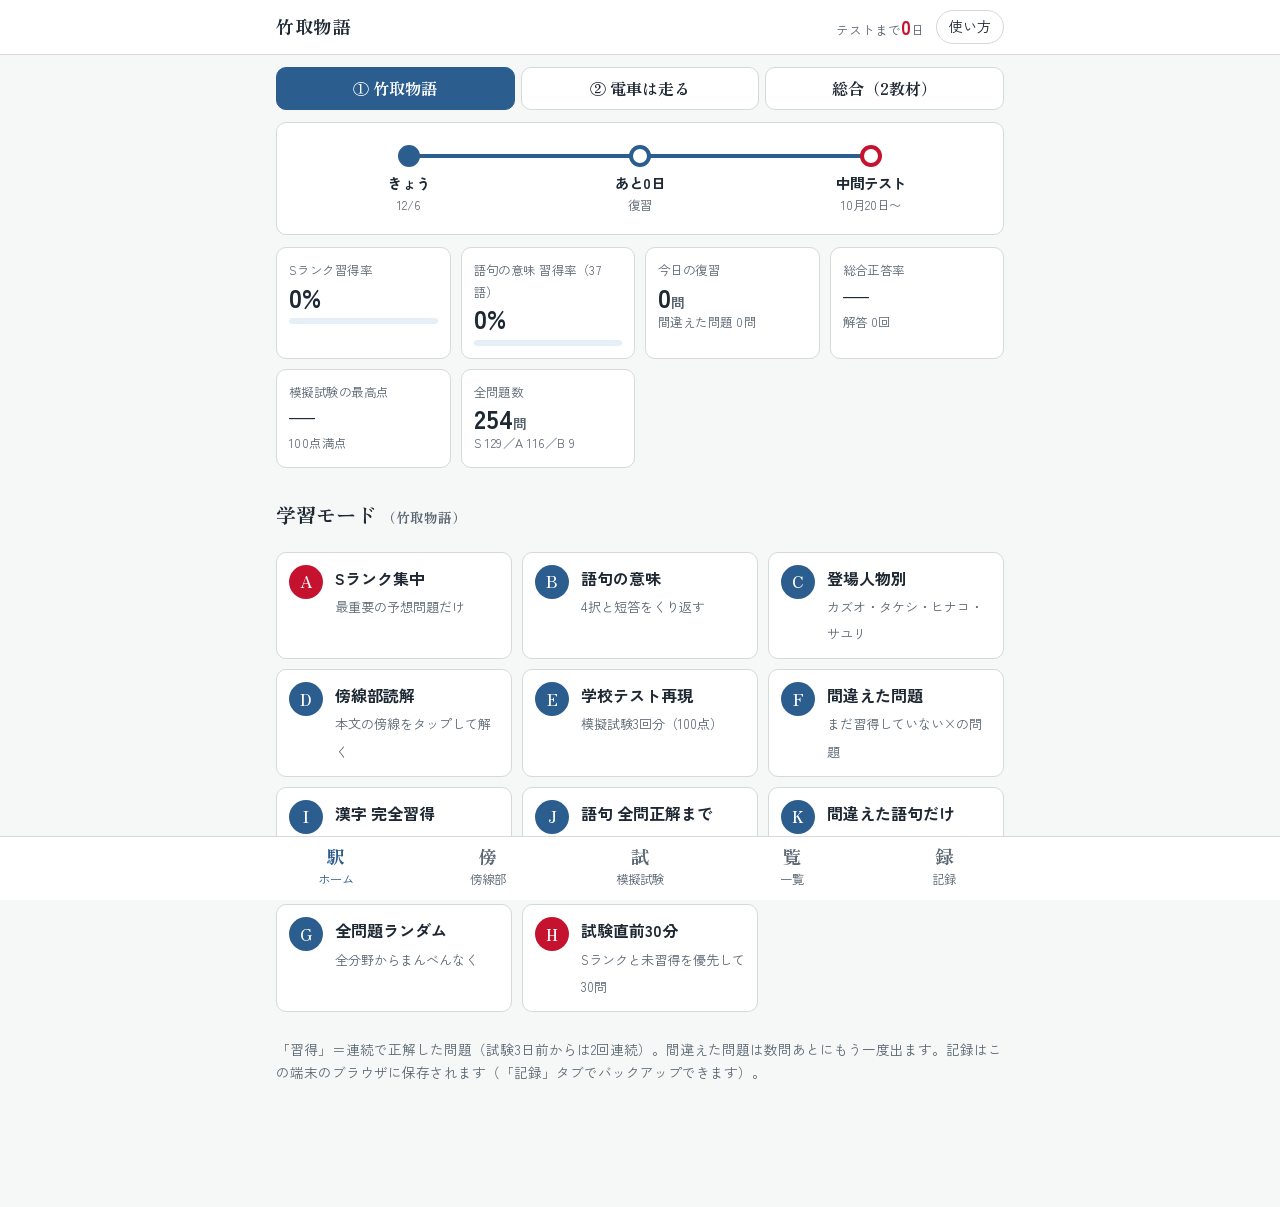
==== commit 1289da87: "竹取物語を追加（254問・模擬試験3回・総合模試3回・漢字11問/語句37語モード） Co-Authored-By: Claude Opus 5.5 <noreply@anthropic.com> C" ====
--- a/docs/index.html
+++ b/docs/index.html
@@ -146,6 +146,12 @@
 @media (max-width:520px){ .honbun{font-size:1rem;padding:12px} .tile .v{font-size:1.35rem} }
 @media (prefers-reduced-motion:no-preference){ .choice,.btn,.mode{transition:background .15s,border-color .15s} }
 @media print{ nav.bottom,header.top,.noprint{display:none!important} .wrap{padding:0} body{background:#fff;color:#000} .bou{text-decoration-color:#000} }
+
+.subjs{display:grid;grid-template-columns:1fr 1fr 1fr;gap:6px}
+.subj{border:1.5px solid var(--rule);background:var(--sheet);border-radius:10px;padding:10px 6px;font-weight:700;font-family:var(--f-mincho);font-size:1rem;line-height:1.3}
+.subj[aria-pressed="true"]{background:var(--line);border-color:var(--line);color:var(--sheet)}
+.honbun.kobun{background:var(--amber-soft)}
+.honbun .kb{display:inline-block;font-family:var(--f-goth);font-size:.72rem;font-weight:700;color:var(--amber);border:1px solid var(--amber);border-radius:4px;padding:0 6px;margin-right:6px;line-height:1.6}
 </style>
 <header class="top"><div class="in"><h1 id="ttl">電車は走る テスト対策</h1><span class="count" id="cnt"></span><button class="chip" data-go="help">使い方</button></div></header>
 <main class="wrap" id="main"></main>
@@ -160,7 +166,7 @@
 <div class="stack prose">
   <h2>使い方</h2>
   <ol>
-    <li><b>ホーム</b>でモードを選ぶ。迷ったら <b>A：Sランク集中</b> → <b>B：語句の意味</b> → <b>E：模擬試験</b> の順に。</li>
+    <li><b>ホーム</b>の上で教材（①竹取物語／②電車は走る／総合）を選び、モードを選ぶ。記録は教材ごとに別々に数えます。迷ったら <b>A：Sランク集中</b> → <b>B：語句の意味</b> → <b>E：模擬試験</b> の順に。</li>
     <li>選択問題は答えを押してから<b>「解答する」</b>。書く問題は書いてから「解答する」。答えは解答するまで見えません。</li>
     <li>書く問題はキーワードで自動チェックしたあと、<b>模範解答と見くらべて ○／× を自分で押す</b>（意味が合っていれば○でOK）。</li>
     <li>×の問題は数問あとにもう一度出ます。正解が続くと「習得」になり、翌日・3日後…と間をあけて出ます（試験までに必ず一回は戻ってきます）。</li>
@@ -190,6 +196,17 @@
     <li><b>くり返し</b>：「〜は電車の中にいる。」「電車は走る。」「……はずだ。」</li>
     <li><b>主題</b>：「正しさ」は人の数だけあり、他の人の正しさや「常識（みんなの正しさ）」と一致しないこともある。</li>
   </ul>
+  <h2>「竹取物語」で特に大事なところ</h2>
+  <ul>
+    <li><b>新出漢字11字</b>（筒・嘆・遣・髪・錠・伴・託・献・尋・吐・煙）は「I：漢字 完全習得」で全問正解までくり返せます。</li>
+    <li><b>語句37語</b>は配られた暗記テストの「短い意味」を正解にしています。「J：語句 全問正解まで」「K：間違えた語句だけ」で仕上げ。</li>
+    <li><b>古文4か所</b>（119・123・125・126ページ）：歴史的仮名遣い（いふ→いう、ゐたり→いたり、うつくしう→うつくしゅう、やう→よう、たまへ→たまえ、かひなし→かいなし など）と、教科書下段の現代語訳。</li>
+    <li><b>古語と現代語で意味が違う語</b>（131ページ）：うつくし＝かわいらしい、いとほし＝気の毒だ、かなし＝かわいそうだ、おどろく＝はっと目が覚める。</li>
+    <li><b>心情の変化</b>：羽衣を着る前（翁や帝を思って悲しむ）→着たあと（「いとほし、かなし」と思う心も消え、物思いがなくなる）。</li>
+    <li><b>結末</b>：帝は不死の薬を天に近い駿河の国の山で燃やさせた。「士に富む山」「不死の山」→富士の山。煙は今も立ち上る。</li>
+    <li>学びの道しるべ③「最も悲しんだのは誰か」は記述で出やすい問いです。</li>
+  </ul>
+  <p class="small">過去問（一学期期末）には古文がなかったため、仮名遣い・現代語訳・主語・敬語の問題には「補強」と表示しています。</p>
   <h2>ランクのつけ方</h2>
   <p class="small"><b>S</b>：過去問と同じ形式で、本文の中心となる場面・学びの道しるべ・図解例で扱われている箇所。<b>A</b>：理解に必要で、出ても不自然でない問題。<b>B</b>：理解を深める応用。ランクは根拠にもとづく相対評価で、的中を約束するものではありません。</p>
   <h2>注意</h2>
@@ -347,11 +364,13 @@
   if (typeof module !== "undefined") module.exports = api; else root.Core = api;
 })(this);
 </script>
-<script>window.APPDATA={"questions":[{"id":"V01","cat":"語句","rank":"S","diff":1,"type":"mc","q":"「胸をドキドキさせる」の本文中の意味として最も適切なものを選びなさい。","ctx":"さっきから胸をドキドキさせて。","expl":"本文中の意味：緊張や不安で心臓が激しく打つ。【注意】ドキドキは期待にも使うが、ここは「どうしよう」という緊張・不安","page":"252","scene":"本文：「さっきから胸をドキドキさせて。」","reason":"過去問では各大問の問2で「語句の意味」が毎回出題（ア・イ・ウの3択）。本文に出てくる語句","ch":["カズオ"],"rel":[],"word":"胸をドキドキさせる","model":"緊張や不安で心臓が激しく打つ","choices":["楽しみな気持ちで心がはずむ","走ったあとで息が苦しくなる","緊張や不安で心臓が激しく打つ","怒りで顔が赤くなる"],"why":["「ワクワク」に近い意味。カズオは二人のおばあさんを前に困っている場面","体の運動による動悸で、場面に合わない","正解","怒りの表現ではない"],"answer":2},{"id":"V02","cat":"語句","rank":"S","diff":1,"type":"mc","q":"「譲る」の本文中の意味として最も適切なものを選びなさい。","ctx":"席を譲らなくちゃ——。","expl":"本文中の意味：自分の席などを他の人にあけわたす。【注意】「譲る」は与える側、「譲り受ける」はもらう側","page":"252","scene":"本文：「席を譲らなくちゃ——。」","reason":"過去問では各大問の問2で「語句の意味」が毎回出題（ア・イ・ウの3択）。本文に出てくる語句","ch":["カズオ","タケシ","ヒナコ","サユリ"],"rel":[],"word":"譲る","model":"自分の席などを他の人にあけわたす","choices":["他の人から物をもらい受ける","相手と交代で順番に使う","自分の席などを他の人にあけわたす","物を売ってお金にかえる"],"why":["「譲り受ける」の意味で、方向が逆","交代ではなく、相手に与えること","正解","「売る」の意味"],"answer":2},{"id":"V03","cat":"語句","rank":"A","diff":1,"type":"mc","q":"「不公平」の本文中の意味として最も適切なものを選びなさい。","ctx":"そんなの不公平だもの。","expl":"本文中の意味：扱いがかたよっていて平等でないこと。【注意】「公平」＝かたよりがない。その打ち消し","page":"253上2","scene":"本文：「そんなの不公平だもの。」","reason":"過去問では各大問の問2で「語句の意味」が毎回出題（ア・イ・ウの3択）。本文に出てくる語句","ch":["カズオ"],"rel":[],"word":"不公平","model":"扱いがかたよっていて平等でないこと","choices":["人の考えがばらばらであること","自分の都合ばかり考えること","決まりを守らないこと","扱いがかたよっていて平等でないこと"],"why":["「不一致」の説明","「身勝手」の意味","「違反」の意味","正解"],"answer":3},{"id":"V04","cat":"語句","rank":"S","diff":2,"type":"mc","q":"「言い聞かせる」の本文中の意味として最も適切なものを選びなさい。","ctx":"と自分に言い聞かせた。","expl":"本文中の意味：よくわかるように話して納得させる（ここでは自分自身を納得させようとする）。【注意】自分に言い聞かせる＝本当は納得しきれていない心を、むりに納得させる","page":"253上2","scene":"本文：「と自分に言い聞かせた。」","reason":"過去問では各大問の問2で「語句の意味」が毎回出題（ア・イ・ウの3択）。本文に出てくる語句","ch":["カズオ"],"rel":["V04s"],"word":"言い聞かせる","model":"よくわかるように話して納得させる（ここでは自分自身を納得させようとする）","choices":["相手の話を黙って聞く","大声でしかりつける","うわさを人に言いふらす","よくわかるように話して納得させる（ここでは自分自身を納得させようとする）"],"why":["「聞く」側の意味ではない","しかる意味ではない","「言いふらす」の意味","正解"],"answer":3},{"id":"V04s","cat":"語句","rank":"A","diff":3,"type":"short","q":"「言い聞かせる」の本文中の意味を、十〜二十五字程度で答えなさい。","ctx":"と自分に言い聞かせた。","model":"よくわかるように話して納得させる（ここでは自分自身を納得させようとする）","keys":[["納得|なっとく|わからせ|わかるように"],["言|話|聞かせ"]],"expl":"意味が合っていれば正解。キーワード：納得・言。【注意】自分に言い聞かせる＝本当は納得しきれていない心を、むりに納得させる","page":"253上2","scene":"本文：「と自分に言い聞かせた。」","reason":"意味を自分の言葉で答える練習（記述型の語句問題への備え）","ch":["カズオ"],"rel":["V04"],"word":"言い聞かせる","accept":[]},{"id":"V05","cat":"語句","rank":"A","diff":1,"type":"mc","q":"「すっきりする」の本文中の意味として最も適切なものを選びなさい。","ctx":"二人とも座れないほうがすっきりする……はずだ。","expl":"本文中の意味：わだかまりがなく、気持ちが晴れる。【注意】「……はずだ」と続くので、実はすっきりしていない点もおさえる","page":"253上4","scene":"本文：「二人とも座れないほうがすっきりする……はずだ。」","reason":"過去問では各大問の問2で「語句の意味」が毎回出題（ア・イ・ウの3択）。本文に出てくる語句","ch":["カズオ"],"rel":[],"word":"すっきりする","model":"わだかまりがなく、気持ちが晴れる","choices":["わだかまりがなく、気持ちが晴れる","体が軽くなって元気が出る","ものが片づいて広くなる","頭がさえて眠くなくなる"],"why":["正解","体の調子の意味ではない","部屋などの様子の意味","眠気の意味ではない"],"answer":0},{"id":"V06","cat":"語句","rank":"S","diff":1,"type":"mc","q":"「ふり（眠ったふりをする）」の本文中の意味として最も適切なものを選びなさい。","ctx":"眠ったふりをする。","expl":"本文中の意味：本当はそうではないのに、そのように見せかけること。【注意】「ふり」＝見せかけ。カズオは起きている","page":"253上9","scene":"本文：「眠ったふりをする。」","reason":"過去問では各大問の問2で「語句の意味」が毎回出題（ア・イ・ウの3択）。本文に出てくる語句","ch":["カズオ"],"rel":["V06s"],"word":"ふり（眠ったふりをする）","model":"本当はそうではないのに、そのように見せかけること","choices":["本当はそうではないのに、そのように見せかけること","本当に深く眠ってしまうこと","目をこすって眠気をこらえること","ほかの人のまねをすること"],"why":["正解","カズオは眠っていない","本文にない","「まね」の意味"],"answer":0},{"id":"V06s","cat":"語句","rank":"A","diff":2,"type":"short","q":"「ふり（眠ったふりをする）」の本文中の意味を、十〜二十五字程度で答えなさい。","ctx":"眠ったふりをする。","model":"本当はそうではないのに、そのように見せかけること","keys":[["見せかけ|ように見せ|装う|よそお|ふるまう"]],"expl":"意味が合っていれば正解。キーワード：見せかけ。【注意】「ふり」＝見せかけ。カズオは起きている","page":"253上9","scene":"本文：「眠ったふりをする。」","reason":"意味を自分の言葉で答える練習（記述型の語句問題への備え）","ch":["カズオ"],"rel":["V06"],"word":"ふり（眠ったふりをする）","accept":[]},{"id":"V07","cat":"語句","rank":"S","diff":2,"type":"mc","q":"「唇をかみしめる」の本文中の意味として最も適切なものを選びなさい。","ctx":"さっきから唇をキュッとかみしめて。","expl":"本文中の意味：不満やくやしさ、つらさを口をとじてぐっとこらえる。【注意】「かみしめる」には「味わう」意味もあるが、ここは感情をこらえる","page":"253上11","scene":"本文：「さっきから唇をキュッとかみしめて。」","reason":"過去問では各大問の問2で「語句の意味」が毎回出題（ア・イ・ウの3択）。本文に出てくる語句","ch":["タケシ"],"rel":[],"word":"唇をかみしめる","model":"不満やくやしさ、つらさを口をとじてぐっとこらえる","choices":["不満やくやしさ、つらさを口をとじてぐっとこらえる","おいしいものを味わって食べる","寒さで歯をがたがた鳴らす","大声で文句を言う"],"why":["正解","「かみしめる（味わう）」の別の意味","寒さの表現ではない","こらえて言わないのであり、逆"],"answer":0},{"id":"V08","cat":"語句","rank":"A","diff":1,"type":"mc","q":"「文句を言う」の本文中の意味として最も適切なものを選びなさい。","ctx":"おじいさんに文句を言ってやりたい。","expl":"本文中の意味：相手への不満や苦情を言う。","page":"253上13","scene":"本文：「おじいさんに文句を言ってやりたい。」","reason":"過去問では各大問の問2で「語句の意味」が毎回出題（ア・イ・ウの3択）。本文に出てくる語句","ch":["タケシ"],"rel":[],"word":"文句を言う","model":"相手への不満や苦情を言う","choices":["相手をほめたたえる","詩や歌の言葉を口にする","ていねいにお願いをする","相手への不満や苦情を言う"],"why":["逆の意味","「文句（もんく）」の別の意味（文章の語句）","依頼の意味ではない","正解"],"answer":3},{"id":"V09","cat":"語句","rank":"A","diff":1,"type":"mc","q":"「ムッとする」の本文中の意味として最も適切なものを選びなさい。","ctx":"ムッとしているようにも、見える。","expl":"本文中の意味：腹が立って不機嫌になる。【注意】「ムッと」（怒り）と「ホッと」（安心）を区別","page":"253上16","scene":"本文：「ムッとしているようにも、見える。」","reason":"過去問では各大問の問2で「語句の意味」が毎回出題（ア・イ・ウの3択）。本文に出てくる語句","ch":["タケシ"],"rel":[],"word":"ムッとする","model":"腹が立って不機嫌になる","choices":["ほっと安心する","においがこもって息苦しい","腹が立って不機嫌になる","驚いて声も出ない"],"why":["「ホッと」と混同しないこと","「むっとする（熱気・におい）」の別の意味","正解","驚きの意味ではない"],"answer":2},{"id":"V10","cat":"語句","rank":"S","diff":1,"type":"mc","q":"「権利」の本文中の意味として最も適切なものを選びなさい。","ctx":"席に座る権利はある。","expl":"本文中の意味：あることを自由に行ったり、求めたりできる資格。【注意】対義語は「義務」","page":"253上18","scene":"本文：「席に座る権利はある。」","reason":"過去問では各大問の問2で「語句の意味」が毎回出題（ア・イ・ウの3択）。本文に出てくる語句","ch":["タケシ"],"rel":["V10s"],"word":"権利","model":"あることを自由に行ったり、求めたりできる資格","choices":["必ずしなければならないこと","人より強い力で従わせること","あることを自由に行ったり、求めたりできる資格","お金をはらって買った品物"],"why":["「義務」の意味で、反対語","「権力」の意味","正解","「切符」そのものではない"],"answer":2},{"id":"V10s","cat":"語句","rank":"A","diff":2,"type":"short","q":"「権利」の本文中の意味を、十〜二十五字程度で答えなさい。","ctx":"席に座る権利はある。","model":"あることを自由に行ったり、求めたりできる資格","keys":[["資格|自由|できる"]],"expl":"意味が合っていれば正解。キーワード：資格。【注意】対義語は「義務」","page":"253上18","scene":"本文：「席に座る権利はある。」","reason":"意味を自分の言葉で答える練習（記述型の語句問題への備え）","ch":["タケシ"],"rel":["V10"],"word":"権利","accept":[]},{"id":"V11","cat":"語句","rank":"A","diff":2,"type":"mc","q":"「〜ならともかく」の本文中の意味として最も適切なものを選びなさい。","ctx":"頼まれたのならともかく","expl":"本文中の意味：〜の場合は別として（それはそれとして）。【注意】頼まれたら譲るが、頼まれないなら譲らない、という対比","page":"253上19","scene":"本文：「頼まれたのならともかく」","reason":"過去問では各大問の問2で「語句の意味」が毎回出題（ア・イ・ウの3択）。本文に出てくる語句","ch":["タケシ"],"rel":[],"word":"〜ならともかく","model":"〜の場合は別として（それはそれとして）","choices":["〜の場合は別として（それはそれとして）","〜だからこそ","〜でさえ","〜と同じように"],"why":["正解","理由を強める言い方で、意味が違う","極端な例を示す言い方","比べる言い方"],"answer":0},{"id":"V12","cat":"語句","rank":"B","diff":1,"type":"mc","q":"「足をふらつかせる」の本文中の意味として最も適切なものを選びなさい。","ctx":"足をふらつかせて、倒れそうになる。","expl":"本文中の意味：足もとがしっかりせず、よろよろする。","page":"253下2","scene":"本文：「足をふらつかせて、倒れそうになる。」","reason":"過去問では各大問の問2で「語句の意味」が毎回出題（ア・イ・ウの3択）。本文に出てくる語句","ch":["タケシ"],"rel":[],"word":"足をふらつかせる","model":"足もとがしっかりせず、よろよろする","choices":["足をばたばたと動かす","足もとがしっかりせず、よろよろする","足早に歩き回る","足を組んで座る"],"why":["わざと動かすのではない","正解","歩く意味ではない","座る動作ではない"],"answer":1},{"id":"V13","cat":"語句","rank":"S","diff":1,"type":"mc","q":"「たまたま」の本文中の意味として最も適切なものを選びなさい。","ctx":"タケシは、たまたま、おじいさんの前に座っているだけだ。","expl":"本文中の意味：偶然に。ちょうどそのときに。【注意】タケシは「たまたま」を理由に自分の責任ではないと考えている","page":"253下6","scene":"本文：「タケシは、たまたま、おじいさんの前に座っているだけだ。」","reason":"過去問では各大問の問2で「語句の意味」が毎回出題（ア・イ・ウの3択）。本文に出てくる語句","ch":["タケシ"],"rel":["V13s"],"word":"たまたま","model":"偶然に。ちょうどそのときに","choices":["いつも決まって","わざと選んで","偶然に。ちょうどそのときに","ときどきくり返して"],"why":["「必ず」「いつも」の意味で逆","意図的の意味で逆","正解","「ときどき」の意味"],"answer":2},{"id":"V13s","cat":"語句","rank":"A","diff":2,"type":"short","q":"「たまたま」の本文中の意味を、十〜二十五字程度で答えなさい。","ctx":"タケシは、たまたま、おじいさんの前に座っているだけだ。","model":"偶然に。ちょうどそのときに","keys":[["偶然|ぐうぜん"]],"expl":"意味が合っていれば正解。キーワード：偶然。【注意】タケシは「たまたま」を理由に自分の責任ではないと考えている","page":"253下6","scene":"本文：「タケシは、たまたま、おじいさんの前に座っているだけだ。」","reason":"意味を自分の言葉で答える練習（記述型の語句問題への備え）","ch":["タケシ"],"rel":["V13"],"word":"たまたま","accept":[]},{"id":"V14","cat":"語句","rank":"B","diff":1,"type":"mc","q":"「危なっかしい」の本文中の意味として最も適切なものを選びなさい。","ctx":"おじいさんは体を危なっかしく揺らしている。","expl":"本文中の意味：見ていて危なく、不安な感じがする。","page":"253下12","scene":"本文：「おじいさんは体を危なっかしく揺らしている。」","reason":"過去問では各大問の問2で「語句の意味」が毎回出題（ア・イ・ウの3択）。本文に出てくる語句","ch":["タケシ"],"rel":[],"word":"危なっかしい","model":"見ていて危なく、不安な感じがする","choices":["あぶないことが好きだ","すばやく身軽だ","わざと大げさにしている","見ていて危なく、不安な感じがする"],"why":["性格の意味ではない","逆の様子","本文にない","正解"],"answer":3},{"id":"V15","cat":"語句","rank":"A","diff":1,"type":"mc","q":"「ちらちら見る」の本文中の意味として最も適切なものを選びなさい。","ctx":"周りの人はタケシをちらちら見る。","expl":"本文中の意味：何度も短く、気にするように見る。","page":"253下13","scene":"本文：「周りの人はタケシをちらちら見る。」","reason":"過去問では各大問の問2で「語句の意味」が毎回出題（ア・イ・ウの3択）。本文に出てくる語句","ch":["タケシ"],"rel":[],"word":"ちらちら見る","model":"何度も短く、気にするように見る","choices":["じっと長い間見つめる","にらみつける","全く見ようとしない","何度も短く、気にするように見る"],"why":["「じっと」の意味で逆","強くにらむのではない","逆","正解"],"answer":3},{"id":"V16","cat":"語句","rank":"A","diff":1,"type":"mc","q":"「無言」の本文中の意味として最も適切なものを選びなさい。","ctx":"と無言で伝えているのだろうか。","expl":"本文中の意味：何も言わないこと。【注意】言葉にせず、視線などで伝えている（とタケシが感じている）","page":"253下14","scene":"本文：「と無言で伝えているのだろうか。」","reason":"過去問では各大問の問2で「語句の意味」が毎回出題（ア・イ・ウの3択）。本文に出てくる語句","ch":["タケシ"],"rel":[],"word":"無言","model":"何も言わないこと","choices":["小さな声で言うこと","言葉が通じないこと","何も言わないこと","言い返さないこと"],"why":["声に出していない","「通じない」ではない","正解","反論の意味ではない"],"answer":2},{"id":"V17","cat":"語句","rank":"S","diff":1,"type":"mc","q":"「身勝手」の本文中の意味として最も適切なものを選びなさい。","ctx":"みんな身勝手だ。","expl":"本文中の意味：自分の都合だけを考えて行動すること。【注意】タケシは周りを「身勝手」と言うが、自分も同じだと読み取れるかがポイント","page":"253下15","scene":"本文：「みんな身勝手だ。」","reason":"過去問では各大問の問2で「語句の意味」が毎回出題（ア・イ・ウの3択）。本文に出てくる語句","ch":["タケシ"],"rel":["V17s"],"word":"身勝手","model":"自分の都合だけを考えて行動すること","choices":["自分の体を大切にすること","自分で何でもできること","自分の都合だけを考えて行動すること","周りに気をつかいすぎること"],"why":["「身」から連想したひっかけ","「自立」の意味","正解","逆の意味"],"answer":2},{"id":"V17s","cat":"語句","rank":"A","diff":2,"type":"short","q":"「身勝手」の本文中の意味を、十〜二十五字程度で答えなさい。","ctx":"みんな身勝手だ。","model":"自分の都合だけを考えて行動すること","keys":[["自分|じぶん"],["都合|勝手|だけ"]],"expl":"意味が合っていれば正解。キーワード：自分・都合。【注意】タケシは周りを「身勝手」と言うが、自分も同じだと読み取れるかがポイント","page":"253下15","scene":"本文：「みんな身勝手だ。」","reason":"意味を自分の言葉で答える練習（記述型の語句問題への備え）","ch":["タケシ"],"rel":["V17"],"word":"身勝手","accept":[]},{"id":"V18","cat":"語句","rank":"S","diff":1,"type":"mc","q":"「ひきょう」の本文中の意味として最も適切なものを選びなさい。","ctx":"ひきょうだ。","expl":"本文中の意味：正々堂々としていなくて、ずるいこと。【注意】自分は譲らないのに、他人に譲らせようとする態度を「ずるい」と感じている","page":"253下15","scene":"本文：「ひきょうだ。」","reason":"過去問では各大問の問2で「語句の意味」が毎回出題（ア・イ・ウの3択）。本文に出てくる語句","ch":["タケシ"],"rel":["V18s"],"word":"ひきょう","model":"正々堂々としていなくて、ずるいこと","choices":["正々堂々としていなくて、ずるいこと","とても弱くてこわがりなこと","人をばかにすること","落ち着きがないこと"],"why":["正解","「臆病」の意味","「軽蔑」の意味","意味が違う"],"answer":0},{"id":"V18s","cat":"語句","rank":"A","diff":2,"type":"short","q":"「ひきょう」の本文中の意味を、十〜二十五字程度で答えなさい。","ctx":"ひきょうだ。","model":"正々堂々としていなくて、ずるいこと","keys":[["ずるい|ずる|正々堂々|堂々"]],"expl":"意味が合っていれば正解。キーワード：ずるい。【注意】自分は譲らないのに、他人に譲らせようとする態度を「ずるい」と感じている","page":"253下15","scene":"本文：「ひきょうだ。」","reason":"意味を自分の言葉で答える練習（記述型の語句問題への備え）","ch":["タケシ"],"rel":["V18"],"word":"ひきょう","accept":[]},{"id":"V19","cat":"語句","rank":"S","diff":2,"type":"mc","q":"「ため息を飲み込む」の本文中の意味として最も適切なものを選びなさい。","ctx":"さっきからため息を何度も飲み込んで。","expl":"本文中の意味：出そうになるため息をこらえる。【注意】ため息をつけば周りに気づかれる。つらさをこらえている","page":"254上1","scene":"本文：「さっきからため息を何度も飲み込んで。」","reason":"過去問では各大問の問2で「語句の意味」が毎回出題（ア・イ・ウの3択）。本文に出てくる語句","ch":["ヒナコ"],"rel":["V19s"],"word":"ため息を飲み込む","model":"出そうになるため息をこらえる","choices":["大きなため息をつく","出そうになるため息をこらえる","息を止めて水にもぐる","あくびをかみ殺す"],"why":["こらえているので逆","正解","比喩ではない意味","あくびではない"],"answer":1},{"id":"V19s","cat":"語句","rank":"A","diff":3,"type":"short","q":"「ため息を飲み込む」の本文中の意味を、十〜二十五字程度で答えなさい。","ctx":"さっきからため息を何度も飲み込んで。","model":"出そうになるため息をこらえる","keys":[["こらえ|がまん|我慢|おさえ|抑え"]],"expl":"意味が合っていれば正解。キーワード：こらえ。【注意】ため息をつけば周りに気づかれる。つらさをこらえている","page":"254上1","scene":"本文：「さっきからため息を何度も飲み込んで。」","reason":"意味を自分の言葉で答える練習（記述型の語句問題への備え）","ch":["ヒナコ"],"rel":["V19"],"word":"ため息を飲み込む","accept":[]},{"id":"V20","cat":"語句","rank":"B","diff":1,"type":"mc","q":"「ふんばる」の本文中の意味として最も適切なものを選びなさい。","ctx":"両足をふんばって、なんとか体を支えている。","expl":"本文中の意味：足に力を入れて、倒れないようにこらえる。","page":"254上5","scene":"本文：「両足をふんばって、なんとか体を支えている。」","reason":"過去問では各大問の問2で「語句の意味」が毎回出題（ア・イ・ウの3択）。本文に出てくる語句","ch":["ヒナコ"],"rel":[],"word":"ふんばる","model":"足に力を入れて、倒れないようにこらえる","choices":["足で強くける","両足をそろえてとぶ","しゃがみこむ","足に力を入れて、倒れないようにこらえる"],"why":["けるのではない","とぶのではない","逆の動作","正解"],"answer":3},{"id":"V21","cat":"語句","rank":"S","diff":1,"type":"mc","q":"「ためらう」の本文中の意味として最も適切なものを選びなさい。","ctx":"いつもなら、ためらうことなく立ち上がって","expl":"本文中の意味：あれこれ迷って、決心がつかない。【注意】「ためらうことなく」＝迷わずに","page":"254上6","scene":"本文：「いつもなら、ためらうことなく立ち上がって」","reason":"過去問では各大問の問2で「語句の意味」が毎回出題（ア・イ・ウの3択）。本文に出てくる語句","ch":["ヒナコ"],"rel":["V21s"],"word":"ためらう","model":"あれこれ迷って、決心がつかない","choices":["あわててあせる","あれこれ迷って、決心がつかない","はずかしがって顔を赤らめる","すぐに決めて行動する"],"why":["あせる意味ではない","正解","「はにかむ」の意味","「ためらうことなく」の意味で逆"],"answer":1},{"id":"V21s","cat":"語句","rank":"A","diff":2,"type":"short","q":"「ためらう」の本文中の意味を、十〜二十五字程度で答えなさい。","ctx":"いつもなら、ためらうことなく立ち上がって","model":"あれこれ迷って、決心がつかない","keys":[["迷|まよ"]],"expl":"意味が合っていれば正解。キーワード：迷。【注意】「ためらうことなく」＝迷わずに","page":"254上6","scene":"本文：「いつもなら、ためらうことなく立ち上がって」","reason":"意味を自分の言葉で答える練習（記述型の語句問題への備え）","ch":["ヒナコ"],"rel":["V21"],"word":"ためらう","accept":[]},{"id":"V22","cat":"語句","rank":"B","diff":1,"type":"mc","q":"「寒け」の本文中の意味として最も適切なものを選びなさい。","ctx":"背中がゾクゾクして寒けもする","expl":"本文中の意味：体がぞくぞくして寒く感じること。【注意】風邪のひき始めの症状として書かれている","page":"254上10","scene":"本文：「背中がゾクゾクして寒けもする」","reason":"過去問では各大問の問2で「語句の意味」が毎回出題（ア・イ・ウの3択）。本文に出てくる語句","ch":["ヒナコ"],"rel":[],"word":"寒け","model":"体がぞくぞくして寒く感じること","choices":["天気が寒いこと","体がぞくぞくして寒く感じること","怖くて青ざめること","冷たい飲み物をほしがること"],"why":["気温の意味ではなく体の感覚","正解","「寒けがする」は怖さにも使うが、ここは体調不良","意味が違う"],"answer":1},{"id":"V23","cat":"語句","rank":"B","diff":1,"type":"mc","q":"「体調」の本文中の意味として最も適切なものを選びなさい。","ctx":"こんな体調で席を譲ったら","expl":"本文中の意味：体の調子。","page":"254上11","scene":"本文：「こんな体調で席を譲ったら」","reason":"過去問では各大問の問2で「語句の意味」が毎回出題（ア・イ・ウの3択）。本文に出てくる語句","ch":["ヒナコ"],"rel":[],"word":"体調","model":"体の調子","choices":["体の大きさ","体の重さ","体の調子","体を動かす運動"],"why":["「体格」の意味","「体重」の意味","正解","「体操」の意味"],"answer":2},{"id":"V24","cat":"語句","rank":"S","diff":1,"type":"mc","q":"「舌打ち」の本文中の意味として最も適切なものを選びなさい。","ctx":"小さく舌打ちをした。","expl":"本文中の意味：不満やいらだちを感じて、舌を鳴らすこと。【注意】誰に向けた舌打ちかは本文に書かれていない。ヒナコは自分に向けたと思いこんだ","page":"254上21","scene":"本文：「小さく舌打ちをした。」","reason":"過去問では各大問の問2で「語句の意味」が毎回出題（ア・イ・ウの3択）。本文に出てくる語句","ch":["ヒナコ"],"rel":["V24s"],"word":"舌打ち","model":"不満やいらだちを感じて、舌を鳴らすこと","choices":["おいしいものを食べて舌つづみを打つこと","舌を出してからかうこと","小声で話しかけること","不満やいらだちを感じて、舌を鳴らすこと"],"why":["「舌つづみ」と混同","「あっかんべえ」の意味","話すことではない","正解"],"answer":3},{"id":"V24s","cat":"語句","rank":"A","diff":2,"type":"short","q":"「舌打ち」の本文中の意味を、十〜二十五字程度で答えなさい。","ctx":"小さく舌打ちをした。","model":"不満やいらだちを感じて、舌を鳴らすこと","keys":[["不満|いらだ|いらいら|腹|不快"],["舌"]],"expl":"意味が合っていれば正解。キーワード：不満・舌。【注意】誰に向けた舌打ちかは本文に書かれていない。ヒナコは自分に向けたと思いこんだ","page":"254上21","scene":"本文：「小さく舌打ちをした。」","reason":"意味を自分の言葉で答える練習（記述型の語句問題への備え）","ch":["ヒナコ"],"rel":["V24"],"word":"舌打ち","accept":[]},{"id":"V25","cat":"語句","rank":"A","diff":2,"type":"mc","q":"「看板みたいに」の本文中の意味として最も適切なものを選びなさい。","ctx":"看板みたいに持っていようか。","expl":"本文中の意味：周りの人みんなに見えるように掲げて示す様子（たとえ）。【注意】「みたいに」を使ったたとえ（直喩）","page":"254下","scene":"本文：「看板みたいに持っていようか。」","reason":"過去問では各大問の問2で「語句の意味」が毎回出題（ア・イ・ウの3択）。本文に出てくる語句","ch":["ヒナコ"],"rel":[],"word":"看板みたいに","model":"周りの人みんなに見えるように掲げて示す様子（たとえ）","choices":["お店の宣伝をするように","重いものを苦労して持つように","こっそりかくして持つように","周りの人みんなに見えるように掲げて示す様子（たとえ）"],"why":["宣伝が目的ではない","重さの話ではない","逆","正解"],"answer":3},{"id":"V26","cat":"語句","rank":"A","diff":1,"type":"mc","q":"「まぶたが熱くなる」の本文中の意味として最も適切なものを選びなさい。","ctx":"まぶたが急に熱くなって","expl":"本文中の意味：今にも涙が出そうになる。【注意】直後に「涙がぽとんと膝に落ちた」とある","page":"254下","scene":"本文：「まぶたが急に熱くなって」","reason":"過去問では各大問の問2で「語句の意味」が毎回出題（ア・イ・ウの3択）。本文に出てくる語句","ch":["ヒナコ"],"rel":[],"word":"まぶたが熱くなる","model":"今にも涙が出そうになる","choices":["熱が出て目が赤くはれる","眠くなってまぶたが重くなる","強い光でまぶしく感じる","今にも涙が出そうになる"],"why":["体の熱の意味ではない","眠気ではない","光の話ではない","正解"],"answer":3},{"id":"V27","cat":"語句","rank":"S","diff":2,"type":"mc","q":"「胸の高鳴り」の本文中の意味として最も適切なものを選びなさい。","ctx":"ワクワクした胸の高鳴りを抑えて。","expl":"本文中の意味：期待や興奮で、胸がどきどきすること。【注意】カズオの「ドキドキ（不安）」とサユリの「ワクワク（期待）」の対比","page":"254下","scene":"本文：「ワクワクした胸の高鳴りを抑えて。」","reason":"過去問では各大問の問2で「語句の意味」が毎回出題（ア・イ・ウの3択）。本文に出てくる語句","ch":["サユリ"],"rel":["V27s"],"word":"胸の高鳴り","model":"期待や興奮で、胸がどきどきすること","choices":["不安でおびえること","病気で胸が苦しいこと","期待や興奮で、胸がどきどきすること","大きな声で歌うこと"],"why":["カズオのドキドキとの違いに注意。サユリは「ワクワク」","体調の意味ではない","正解","意味が違う"],"answer":2},{"id":"V27s","cat":"語句","rank":"A","diff":3,"type":"short","q":"「胸の高鳴り」の本文中の意味を、十〜二十五字程度で答えなさい。","ctx":"ワクワクした胸の高鳴りを抑えて。","model":"期待や興奮で、胸がどきどきすること","keys":[["期待|楽しみ|興奮|わくわく|ワクワク"],["どきどき|ドキドキ|鼓動|胸"]],"expl":"意味が合っていれば正解。キーワード：期待・どきどき。【注意】カズオの「ドキドキ（不安）」とサユリの「ワクワク（期待）」の対比","page":"254下","scene":"本文：「ワクワクした胸の高鳴りを抑えて。」","reason":"意味を自分の言葉で答える練習（記述型の語句問題への備え）","ch":["サユリ"],"rel":["V27"],"word":"胸の高鳴り","accept":[]},{"id":"V28","cat":"語句","rank":"A","diff":2,"type":"mc","q":"「抑える」の本文中の意味として最も適切なものを選びなさい。","ctx":"胸の高鳴りを抑えて。","expl":"本文中の意味：感情などが外に出ないようにこらえる。【注意】「抑える」＝感情・勢いを止める、「押さえる」＝手で上から力を加える","page":"254下","scene":"本文：「胸の高鳴りを抑えて。」","reason":"過去問では各大問の問2で「語句の意味」が毎回出題（ア・イ・ウの3択）。本文に出てくる語句","ch":["サユリ"],"rel":[],"word":"抑える","model":"感情などが外に出ないようにこらえる","choices":["相手を力で押さえつける","ものを上からしっかり固定する","感情などが外に出ないようにこらえる","気持ちを大げさに表す"],"why":["「押さえる」の意味","「押さえる」の意味","正解","逆"],"answer":2},{"id":"V29","cat":"語句","rank":"B","diff":1,"type":"mc","q":"「真新しい」の本文中の意味として最も適切なものを選びなさい。","ctx":"左足に真新しいギプスをつけて","expl":"本文中の意味：まったく新しい。【注意】けがをしてまだ日が浅いことがわかる","page":"254下","scene":"本文：「左足に真新しいギプスをつけて」","reason":"過去問では各大問の問2で「語句の意味」が毎回出題（ア・イ・ウの3択）。本文に出てくる語句","ch":["サユリ"],"rel":[],"word":"真新しい","model":"まったく新しい","choices":["少し古くなった","まったく新しい","真っ白で清潔な","めずらしい"],"why":["逆","正解","色の意味ではない","意味が違う"],"answer":1},{"id":"V30","cat":"語句","rank":"S","diff":1,"type":"mc","q":"「発揮する」の本文中の意味として最も適切なものを選びなさい。","ctx":"「助け合いの心」を発揮するチャンス","expl":"本文中の意味：持っている力や性質を十分に表し出す。","page":"254下","scene":"本文：「「助け合いの心」を発揮するチャンス」","reason":"過去問では各大問の問2で「語句の意味」が毎回出題（ア・イ・ウの3択）。本文に出てくる語句","ch":["サユリ"],"rel":["V30s"],"word":"発揮する","model":"持っている力や性質を十分に表し出す","choices":["持っている力や性質を十分に表し出す","新しく見つけ出す","人前で自慢する","おさえてかくす"],"why":["正解","「発見」の意味","「自慢」の意味","逆"],"answer":0},{"id":"V30s","cat":"語句","rank":"A","diff":2,"type":"short","q":"「発揮する」の本文中の意味を、十〜二十五字程度で答えなさい。","ctx":"「助け合いの心」を発揮するチャンス","model":"持っている力や性質を十分に表し出す","keys":[["力|性質|持っている|能力|心"],["表|あらわ|出す|生か"]],"expl":"意味が合っていれば正解。キーワード：力・表。","page":"254下","scene":"本文：「「助け合いの心」を発揮するチャンス」","reason":"意味を自分の言葉で答える練習（記述型の語句問題への備え）","ch":["サユリ"],"rel":["V30"],"word":"発揮する","accept":[]},{"id":"V31","cat":"語句","rank":"A","diff":2,"type":"mc","q":"「訪れる」の本文中の意味として最も適切なものを選びなさい。","ctx":"ついに、やっと、そのときが訪れたのだ。","expl":"本文中の意味：（待っていた時期や機会が）やってくる。【注意】主語は「そのとき」＝席を譲るチャンス","page":"254下","scene":"本文：「ついに、やっと、そのときが訪れたのだ。」","reason":"過去問では各大問の問2で「語句の意味」が毎回出題（ア・イ・ウの3択）。本文に出てくる語句","ch":["サユリ"],"rel":[],"word":"訪れる","model":"（待っていた時期や機会が）やってくる","choices":["人の家をたずねる","すっかり終わる","思い出す","（待っていた時期や機会が）やってくる"],"why":["「訪問する」の意味で、ここでは「とき」が主語","逆","意味が違う","正解"],"answer":3},{"id":"V32","cat":"語句","rank":"S","diff":1,"type":"mc","q":"「会釈」の本文中の意味として最も適切なものを選びなさい。","ctx":"お姉さんは小さく会釈をして、座った。","expl":"本文中の意味：軽く頭を下げてあいさつすること。【注意】お姉さんにとっては一応のお礼。サユリには物足りなかった","page":"255上","scene":"本文：「お姉さんは小さく会釈をして、座った。」","reason":"過去問では各大問の問2で「語句の意味」が毎回出題（ア・イ・ウの3択）。本文に出てくる語句","ch":["サユリ"],"rel":["V32s"],"word":"会釈","model":"軽く頭を下げてあいさつすること","choices":["ていねいにお礼の言葉を述べること","軽く頭を下げてあいさつすること","にっこりほほえむこと","深々と頭を下げて謝ること"],"why":["言葉ではなく動作","正解","笑顔ではない（笑顔はなかった）","「小さく」「軽く」である"],"answer":1},{"id":"V32s","cat":"語句","rank":"A","diff":2,"type":"short","q":"「会釈」の本文中の意味を、十〜二十五字程度で答えなさい。","ctx":"お姉さんは小さく会釈をして、座った。","model":"軽く頭を下げてあいさつすること","keys":[["頭|あたま"],["下げ|さげ"]],"expl":"意味が合っていれば正解。キーワード：頭・下げ。【注意】お姉さんにとっては一応のお礼。サユリには物足りなかった","page":"255上","scene":"本文：「お姉さんは小さく会釈をして、座った。」","reason":"意味を自分の言葉で答える練習（記述型の語句問題への備え）","ch":["サユリ"],"rel":["V32"],"word":"会釈","accept":[]},{"id":"V33","cat":"語句","rank":"A","diff":1,"type":"mc","q":"「ぼそっと」の本文中の意味として最も適切なものを選びなさい。","ctx":"低い声でぼそっと「あ、どーも。」と言った","expl":"本文中の意味：小さく低い声で、愛想なく言う様子。","page":"255上","scene":"本文：「低い声でぼそっと「あ、どーも。」と言った」","reason":"過去問では各大問の問2で「語句の意味」が毎回出題（ア・イ・ウの3択）。本文に出てくる語句","ch":["サユリ"],"rel":[],"word":"ぼそっと","model":"小さく低い声で、愛想なく言う様子","choices":["はっきりと明るく言う様子","早口でまくしたてる様子","泣きながら言う様子","小さく低い声で、愛想なく言う様子"],"why":["逆","速さの意味ではない","意味が違う","正解"],"answer":3},{"id":"V34","cat":"語句","rank":"A","diff":2,"type":"mc","q":"「〜きり」の本文中の意味として最も適切なものを選びなさい。","ctx":"「あ、どーも。」と言ったきり","expl":"本文中の意味：それだけで、それ以上は何もないこと。【注意】「言ったきり」＝言ったのはそれだけ","page":"255上","scene":"本文：「「あ、どーも。」と言ったきり」","reason":"過去問では各大問の問2で「語句の意味」が毎回出題（ア・イ・ウの3択）。本文に出てくる語句","ch":["サユリ"],"rel":[],"word":"〜きり","model":"それだけで、それ以上は何もないこと","choices":["はっきりと、きっぱり","いつまでも何度も","最後にもう一度","それだけで、それ以上は何もないこと"],"why":["「きっぱり」と混同","逆","意味が違う","正解"],"answer":3},{"id":"V35","cat":"語句","rank":"A","diff":2,"type":"mc","q":"「感激」の本文中の意味として最も適切なものを選びなさい。","ctx":"お礼の言葉も感激の笑顔もない。","expl":"本文中の意味：強く心を動かされること。【注意】「感謝」と「感激」の違い","page":"255上","scene":"本文：「お礼の言葉も感激の笑顔もない。」","reason":"過去問では各大問の問2で「語句の意味」が毎回出題（ア・イ・ウの3択）。本文に出てくる語句","ch":["サユリ"],"rel":[],"word":"感激","model":"強く心を動かされること","choices":["強く心を動かされること","感謝してお礼を言うこと","とても驚いて怖がること","強く腹を立てること"],"why":["正解","「感謝」と混同","意味が違う","「憤慨」の意味"],"answer":0},{"id":"V36","cat":"語句","rank":"S","diff":2,"type":"mc","q":"「せっかく」の本文中の意味として最も適切なものを選びなさい。","ctx":"せっかく勇気を出して譲ってあげたのに","expl":"本文中の意味：わざわざ苦労や努力をしたのに（それがむくわれず残念だ）。【注意】「せっかく〜のに」で、期待がはずれた不満を表す","page":"255上","scene":"本文：「せっかく勇気を出して譲ってあげたのに」","reason":"過去問では各大問の問2で「語句の意味」が毎回出題（ア・イ・ウの3択）。本文に出てくる語句","ch":["サユリ"],"rel":["V36s"],"word":"せっかく","model":"わざわざ苦労や努力をしたのに（それがむくわれず残念だ）","choices":["わざわざ苦労や努力をしたのに（それがむくわれず残念だ）","ちょうどよいことに","思いがけず偶然に","いやいやながら"],"why":["正解","「せっかくの休日」のような良い意味だけで考えたひっかけ","「たまたま」の意味","気持ちが逆"],"answer":0},{"id":"V36s","cat":"語句","rank":"A","diff":3,"type":"short","q":"「せっかく」の本文中の意味を、十〜二十五字程度で答えなさい。","ctx":"せっかく勇気を出して譲ってあげたのに","model":"わざわざ苦労や努力をしたのに（それがむくわれず残念だ）","keys":[["努力|苦労|わざわざ|勇気"],["のに|むだ|残念|むくわれ"]],"expl":"意味が合っていれば正解。キーワード：努力・のに。【注意】「せっかく〜のに」で、期待がはずれた不満を表す","page":"255上","scene":"本文：「せっかく勇気を出して譲ってあげたのに」","reason":"意味を自分の言葉で答える練習（記述型の語句問題への備え）","ch":["サユリ"],"rel":["V36"],"word":"せっかく","accept":[]},{"id":"V37","cat":"語句","rank":"A","diff":1,"type":"mc","q":"「めんどうくさそう」の本文中の意味として最も適切なものを選びなさい。","ctx":"お姉さんはめんどうくさそうに座って","expl":"本文中の意味：手間がかかって、わずらわしく感じている様子。【注意】あくまでサユリの目に「そう見えた」ことに注意","page":"255上","scene":"本文：「お姉さんはめんどうくさそうに座って」","reason":"過去問では各大問の問2で「語句の意味」が毎回出題（ア・イ・ウの3択）。本文に出てくる語句","ch":["サユリ"],"rel":[],"word":"めんどうくさそう","model":"手間がかかって、わずらわしく感じている様子","choices":["手間がかかって、わずらわしく感じている様子","とてもうれしそうな様子","具合が悪そうな様子","申しわけなさそうな様子"],"why":["正解","逆","サユリにはそう見えていない","意味が違う"],"answer":0},{"id":"V38","cat":"語句","rank":"A","diff":1,"type":"mc","q":"「がっかりする」の本文中の意味として最も適切なものを選びなさい。","ctx":"がっかりした。","expl":"本文中の意味：期待がはずれて、気持ちが落ちこむ。","page":"255上","scene":"本文：「がっかりした。」","reason":"過去問では各大問の問2で「語句の意味」が毎回出題（ア・イ・ウの3択）。本文に出てくる語句","ch":["サユリ"],"rel":[],"word":"がっかりする","model":"期待がはずれて、気持ちが落ちこむ","choices":["ほっと安心する","期待がはずれて、気持ちが落ちこむ","すっかりあきれる","大喜びする"],"why":["逆","正解","意味が違う","逆"],"answer":1},{"id":"V39","cat":"語句","rank":"B","diff":1,"type":"mc","q":"「褒める」の本文中の意味として最も適切なものを選びなさい。","ctx":"にこにこ笑いながら褒めてくれた。","expl":"本文中の意味：よいところを認めて、口に出して言う。【注意】対義的な語「叱る」は256上段に出てくる","page":"255上","scene":"本文：「にこにこ笑いながら褒めてくれた。」","reason":"過去問では各大問の問2で「語句の意味」が毎回出題（ア・イ・ウの3択）。本文に出てくる語句","ch":["サユリ"],"rel":[],"word":"褒める","model":"よいところを認めて、口に出して言う","choices":["しかって注意する","おせじを言ってだます","よいところを認めて、口に出して言う","お礼を言う"],"why":["逆（「叱る」）","意味が違う","正解","「感謝」の意味"],"answer":2},{"id":"V40","cat":"語句","rank":"S","diff":1,"type":"mc","q":"「胸を張る」の本文中の意味として最も適切なものを選びなさい。","ctx":"サユリは胸を張って言った。","expl":"本文中の意味：自信をもって堂々とした態度をとる。【注意】直前で褒められ、自信満々になっている","page":"255上","scene":"本文：「サユリは胸を張って言った。」","reason":"過去問では各大問の問2で「語句の意味」が毎回出題（ア・イ・ウの3択）。本文に出てくる語句","ch":["サユリ"],"rel":["V40s"],"word":"胸を張る","model":"自信をもって堂々とした態度をとる","choices":["胸が苦しくなる","自信をもって堂々とした態度をとる","怒って相手をにらむ","緊張して体を固くする"],"why":["体の状態ではない","正解","怒りではない","自信のある様子なので逆"],"answer":1},{"id":"V40s","cat":"語句","rank":"A","diff":2,"type":"short","q":"「胸を張る」の本文中の意味を、十〜二十五字程度で答えなさい。","ctx":"サユリは胸を張って言った。","model":"自信をもって堂々とした態度をとる","keys":[["自信|堂々|得意|誇"]],"expl":"意味が合っていれば正解。キーワード：自信。【注意】直前で褒められ、自信満々になっている","page":"255上","scene":"本文：「サユリは胸を張って言った。」","reason":"意味を自分の言葉で答える練習（記述型の語句問題への備え）","ch":["サユリ"],"rel":["V40"],"word":"胸を張る","accept":[]},{"id":"V41","cat":"語句","rank":"A","diff":1,"type":"mc","q":"「当然」の本文中の意味として最も適切なものを選びなさい。","ctx":"助けてあげるのは当然のことです！","expl":"本文中の意味：そうであるのがあたりまえであること。【注意】お姉さんにとっての「当然」とサユリにとっての「当然」は違う","page":"255上","scene":"本文：「助けてあげるのは当然のことです！」","reason":"過去問では各大問の問2で「語句の意味」が毎回出題（ア・イ・ウの3択）。本文に出てくる語句","ch":["サユリ"],"rel":[],"word":"当然","model":"そうであるのがあたりまえであること","choices":["そうであるのがあたりまえであること","思いがけないこと","急に起こること","とても大切なこと"],"why":["正解","「意外」の意味で逆","「突然」と混同","「重要」の意味"],"answer":0},{"id":"V42","cat":"語句","rank":"S","diff":2,"type":"mc","q":"「こわばる」の本文中の意味として最も適切なものを選びなさい。","ctx":"顔が一瞬こわばったように見えた。","expl":"本文中の意味：やわらかいものがかたくなる。表情がかたくなる。【注意】「こわばる」は「怖い」とは別の言葉","page":"255上","scene":"本文：「顔が一瞬こわばったように見えた。」","reason":"過去問では各大問の問2で「語句の意味」が毎回出題（ア・イ・ウの3択）。本文に出てくる語句","ch":["サユリ"],"rel":["V42s"],"word":"こわばる","model":"やわらかいものがかたくなる。表情がかたくなる","choices":["こわがって青ざめる","大笑いする","やわらかいものがかたくなる。表情がかたくなる","ゆがんで泣き顔になる"],"why":["「こわい」からの連想によるひっかけ","逆","正解","泣く意味ではない"],"answer":2},{"id":"V42s","cat":"語句","rank":"A","diff":3,"type":"short","q":"「こわばる」の本文中の意味を、十〜二十五字程度で答えなさい。","ctx":"顔が一瞬こわばったように見えた。","model":"やわらかいものがかたくなる。表情がかたくなる","keys":[["かた|固|硬"]],"expl":"意味が合っていれば正解。キーワード：かた。【注意】「こわばる」は「怖い」とは別の言葉","page":"255上","scene":"本文：「顔が一瞬こわばったように見えた。」","reason":"意味を自分の言葉で答える練習（記述型の語句問題への備え）","ch":["サユリ"],"rel":["V42"],"word":"こわばる","accept":[]},{"id":"V43","cat":"語句","rank":"B","diff":1,"type":"mc","q":"「一瞬」の本文中の意味として最も適切なものを選びなさい。","ctx":"顔が一瞬こわばったように見えた。","expl":"本文中の意味：ほんのわずかな時間。","page":"255上","scene":"本文：「顔が一瞬こわばったように見えた。」","reason":"過去問では各大問の問2で「語句の意味」が毎回出題（ア・イ・ウの3択）。本文に出てくる語句","ch":["サユリ"],"rel":[],"word":"一瞬","model":"ほんのわずかな時間","choices":["ほんのわずかな時間","しばらくの間","ずっと前から","何度もくり返して"],"why":["正解","長さが違う","意味が違う","意味が違う"],"answer":0},{"id":"V44","cat":"語句","rank":"A","diff":1,"type":"mc","q":"「目をそらす」の本文中の意味として最も適切なものを選びなさい。","ctx":"周りの人たちが目をそらしていることにも気づいた。","expl":"本文中の意味：視線を別の方へ向けて、見ないようにする。【注意】直前の「周りの人もこっちを見ている」からの変化に注目","page":"256上1","scene":"本文：「周りの人たちが目をそらしていることにも気づいた。」","reason":"過去問では各大問の問2で「語句の意味」が毎回出題（ア・イ・ウの3択）。本文に出てくる語句","ch":["サユリ"],"rel":[],"word":"目をそらす","model":"視線を別の方へ向けて、見ないようにする","choices":["視線を別の方へ向けて、見ないようにする","相手をじっと見つめる","目を閉じて眠る","目を丸くして驚く"],"why":["正解","逆","意味が違う","「目を丸くする」の意味"],"answer":0},{"id":"V45","cat":"語句","rank":"A","diff":1,"type":"mc","q":"「どんより」の本文中の意味として最も適切なものを選びなさい。","ctx":"周囲の空気が急にどんよりと重くなって","expl":"本文中の意味：空気や雰囲気が重苦しく、暗い様子。【注意】本来は空がくもった様子。ここでは場の雰囲気","page":"256上3","scene":"本文：「周囲の空気が急にどんよりと重くなって」","reason":"過去問では各大問の問2で「語句の意味」が毎回出題（ア・イ・ウの3択）。本文に出てくる語句","ch":["サユリ"],"rel":[],"word":"どんより","model":"空気や雰囲気が重苦しく、暗い様子","choices":["さわやかで明るい様子","ざわざわと騒がしい様子","ぴりぴりと張りつめた様子","空気や雰囲気が重苦しく、暗い様子"],"why":["逆","音の意味ではない","近いが、「重く暗い」とは違う","正解"],"answer":3},{"id":"V46","cat":"語句","rank":"S","diff":1,"type":"mc","q":"「居心地が悪い」の本文中の意味として最も適切なものを選びなさい。","ctx":"なんともいえず居心地が悪くなっていた。","expl":"本文中の意味：その場にいて落ち着かず、気まずい。","page":"256上4","scene":"本文：「なんともいえず居心地が悪くなっていた。」","reason":"過去問では各大問の問2で「語句の意味」が毎回出題（ア・イ・ウの3択）。本文に出てくる語句","ch":["サユリ"],"rel":["V46s"],"word":"居心地が悪い","model":"その場にいて落ち着かず、気まずい","choices":["座席の座り心地が悪い","体の具合が悪い","その場にいて落ち着かず、気まずい","人の態度が悪い"],"why":["物の感触の意味にとったひっかけ","体調ではない","正解","他人の態度の評価ではない"],"answer":2},{"id":"V46s","cat":"語句","rank":"A","diff":2,"type":"short","q":"「居心地が悪い」の本文中の意味を、十〜二十五字程度で答えなさい。","ctx":"なんともいえず居心地が悪くなっていた。","model":"その場にいて落ち着かず、気まずい","keys":[["落ち着か|気まず|気づまり|いづら|居づら|いたたまれ"]],"expl":"意味が合っていれば正解。キーワード：落ち着か。","page":"256上4","scene":"本文：「なんともいえず居心地が悪くなっていた。」","reason":"意味を自分の言葉で答える練習（記述型の語句問題への備え）","ch":["サユリ"],"rel":["V46"],"word":"居心地が悪い","accept":[]},{"id":"V47","cat":"語句","rank":"S","diff":1,"type":"mc","q":"「恩知らず」の本文中の意味として最も適切なものを選びなさい。","ctx":"恩知らずのお姉さん","expl":"本文中の意味：受けた親切（恩）をありがたく思わず、感謝しないこと（人）。【注意】サユリの一方的な見方であることもポイント","page":"256上8","scene":"本文：「恩知らずのお姉さん」","reason":"過去問では各大問の問2で「語句の意味」が毎回出題（ア・イ・ウの3択）。本文に出てくる語句","ch":["サユリ"],"rel":["V47s"],"word":"恩知らず","model":"受けた親切（恩）をありがたく思わず、感謝しないこと（人）","choices":["恩人の名前を知らない人","受けた親切（恩）をありがたく思わず、感謝しないこと（人）","人に親切をしない人","失礼なことを言う人"],"why":["言葉の形からのひっかけ","正解","「受けた恩」に感謝しない、が正しい","意味が違う"],"answer":1},{"id":"V47s","cat":"語句","rank":"A","diff":2,"type":"short","q":"「恩知らず」の本文中の意味を、十〜二十五字程度で答えなさい。","ctx":"恩知らずのお姉さん","model":"受けた親切（恩）をありがたく思わず、感謝しないこと（人）","keys":[["恩|親切|世話"],["感謝|ありがた|返さ|報い"]],"expl":"意味が合っていれば正解。キーワード：恩・感謝。【注意】サユリの一方的な見方であることもポイント","page":"256上8","scene":"本文：「恩知らずのお姉さん」","reason":"意味を自分の言葉で答える練習（記述型の語句問題への備え）","ch":["サユリ"],"rel":["V47"],"word":"恩知らず","accept":[]},{"id":"V48","cat":"語句","rank":"B","diff":1,"type":"mc","q":"「冷たい目で見る」の本文中の意味として最も適切なものを選びなさい。","ctx":"冷たい目で見てくれればいいのに。","expl":"本文中の意味：非難や軽蔑の気持ちをこめて見る。","page":"256上8","scene":"本文：「冷たい目で見てくれればいいのに。」","reason":"過去問では各大問の問2で「語句の意味」が毎回出題（ア・イ・ウの3択）。本文に出てくる語句","ch":["サユリ"],"rel":[],"word":"冷たい目で見る","model":"非難や軽蔑の気持ちをこめて見る","choices":["寒そうに見る","無関心にちらっと見る","目を細めてやさしく見る","非難や軽蔑の気持ちをこめて見る"],"why":["温度の意味ではない","非難の気持ちがこめられる","逆","正解"],"answer":3},{"id":"V49","cat":"語句","rank":"B","diff":1,"type":"mc","q":"「叱る」の本文中の意味として最も適切なものを選びなさい。","ctx":"みんなに叱られているような気がして","expl":"本文中の意味：相手のよくない点を強くとがめる。【注意】「褒められる」はずが「叱られている」気がする、という対比","page":"256上10","scene":"本文：「みんなに叱られているような気がして」","reason":"過去問では各大問の問2で「語句の意味」が毎回出題（ア・イ・ウの3択）。本文に出てくる語句","ch":["サユリ"],"rel":[],"word":"叱る","model":"相手のよくない点を強くとがめる","choices":["相手のよくない点を強くとがめる","ほめる","からかう","なぐさめる"],"why":["正解","逆（「褒める」）","意味が違う","逆"],"answer":0},{"id":"V50","cat":"語句","rank":"A","diff":1,"type":"mc","q":"「何がなんだかわからない」の本文中の意味として最も適切なものを選びなさい。","ctx":"何がなんだかわからないまま","expl":"本文中の意味：事情がまったくわからず、混乱している。","page":"256上12","scene":"本文：「何がなんだかわからないまま」","reason":"過去問では各大問の問2で「語句の意味」が毎回出題（ア・イ・ウの3択）。本文に出てくる語句","ch":["サユリ"],"rel":[],"word":"何がなんだかわからない","model":"事情がまったくわからず、混乱している","choices":["何でも知っている","誰がやったのかわからない","わかっているふりをする","事情がまったくわからず、混乱している"],"why":["逆","人物の話ではない","意味が違う","正解"],"answer":3},{"id":"V51","cat":"語句","rank":"B","diff":1,"type":"mc","q":"「ふと」の本文中の意味として最も適切なものを選びなさい。","ctx":"と、ふと思った。","expl":"本文中の意味：何かのきっかけもなく、思いがけず。","page":"256上14","scene":"本文：「と、ふと思った。」","reason":"過去問では各大問の問2で「語句の意味」が毎回出題（ア・イ・ウの3択）。本文に出てくる語句","ch":["サユリ"],"rel":[],"word":"ふと","model":"何かのきっかけもなく、思いがけず","choices":["じっくり考えて","何度もくり返して","強く決心して","何かのきっかけもなく、思いがけず"],"why":["逆","意味が違う","意味が違う","正解"],"answer":3},{"id":"V52","cat":"語句","rank":"A","diff":2,"type":"mc","q":"「乗り合わせる」の本文中の意味として最も適切なものを選びなさい。","ctx":"「世の中」という名前の電車に乗り合わせた乗客","expl":"本文中の意味：たまたま同じ乗り物に一緒に乗る。【注意】知り合いでもない人どうしが、たまたま一緒にいる＝世の中","page":"256上17","scene":"本文：「「世の中」という名前の電車に乗り合わせた乗客」","reason":"過去問では各大問の問2で「語句の意味」が毎回出題（ア・イ・ウの3択）。本文に出てくる語句","ch":["語り手"],"rel":[],"word":"乗り合わせる","model":"たまたま同じ乗り物に一緒に乗る","choices":["たまたま同じ乗り物に一緒に乗る","乗り物を乗りかえる","待ち合わせて一緒に乗る","順番に交代で乗る"],"why":["正解","「乗り換える」の意味","約束したのではない","意味が違う"],"answer":0},{"id":"V53","cat":"語句","rank":"B","diff":1,"type":"mc","q":"「身軽」の本文中の意味として最も適切なものを選びなさい。","ctx":"重い荷物を提げた人もいれば、身軽な人もいる。","expl":"本文中の意味：荷物が少なく、体が軽く動けること。【注意】「重い荷物」との対比。それぞれの事情のたとえ","page":"256上19","scene":"本文：「重い荷物を提げた人もいれば、身軽な人もいる。」","reason":"過去問では各大問の問2で「語句の意味」が毎回出題（ア・イ・ウの3択）。本文に出てくる語句","ch":["語り手"],"rel":[],"word":"身軽","model":"荷物が少なく、体が軽く動けること","choices":["荷物が少なく、体が軽く動けること","体重が軽いこと","性格があっさりしていること","体がやわらかいこと"],"why":["正解","体重の意味ではない","意味が違う","意味が違う"],"answer":0},{"id":"V54","cat":"語句","rank":"A","diff":1,"type":"mc","q":"「一致する」の本文中の意味として最も適切なものを選びなさい。","ctx":"「他の人の正しさ」とは一致しない。","expl":"本文中の意味：二つ以上のものがぴったり同じになる。","page":"257上1","scene":"本文：「「他の人の正しさ」とは一致しない。」","reason":"過去問では各大問の問2で「語句の意味」が毎回出題（ア・イ・ウの3択）。本文に出てくる語句","ch":["語り手"],"rel":[],"word":"一致する","model":"二つ以上のものがぴったり同じになる","choices":["一つにまとめて数える","二つ以上のものがぴったり同じになる","一番になる","協力して働く"],"why":["意味が違う","正解","意味が違う","「協力」の意味"],"answer":1},{"id":"V55","cat":"語句","rank":"S","diff":2,"type":"mc","q":"「常識」の本文中の意味として最も適切なものを選びなさい。","ctx":"（それを「常識」と呼ぶ）","expl":"本文中の意味：社会の多くの人が当然と考えている知識や考え方。【注意】本文では「みんなの正しさ」と言いかえている","page":"257上2","scene":"本文：「（それを「常識」と呼ぶ）」","reason":"過去問では各大問の問2で「語句の意味」が毎回出題（ア・イ・ウの3択）。本文に出てくる語句","ch":["語り手"],"rel":["V55s"],"word":"常識","model":"社会の多くの人が当然と考えている知識や考え方","choices":["学校で習う専門的な知識","国が決めた法律","社会の多くの人が当然と考えている知識や考え方","その人だけが持つ考え"],"why":["「専門知識」の意味","法律ではない","正解","逆（「それぞれの正しさ」）"],"answer":2},{"id":"V55s","cat":"語句","rank":"A","diff":3,"type":"short","q":"「常識」の本文中の意味を、十〜二十五字程度で答えなさい。","ctx":"（それを「常識」と呼ぶ）","model":"社会の多くの人が当然と考えている知識や考え方","keys":[["多く|みんな|一般|ふつう|普通|社会"],["考え|知識|判断"]],"expl":"意味が合っていれば正解。キーワード：多く・考え。【注意】本文では「みんなの正しさ」と言いかえている","page":"257上2","scene":"本文：「（それを「常識」と呼ぶ）」","reason":"意味を自分の言葉で答える練習（記述型の語句問題への備え）","ch":["語り手"],"rel":["V55"],"word":"常識","accept":[]},{"id":"V56","cat":"語句","rank":"B","diff":1,"type":"mc","q":"「はみ出す」の本文中の意味として最も適切なものを選びなさい。","ctx":"「それぞれの正しさ」がはみ出してしまう","expl":"本文中の意味：決められた範囲から外に出る。","page":"257上3","scene":"本文：「「それぞれの正しさ」がはみ出してしまう」","reason":"過去問では各大問の問2で「語句の意味」が毎回出題（ア・イ・ウの3択）。本文に出てくる語句","ch":["語り手"],"rel":[],"word":"はみ出す","model":"決められた範囲から外に出る","choices":["中にしまいこむ","ふくらんで大きくなる","決められた範囲から外に出る","こぼれて消える"],"why":["逆","意味が違う","正解","意味が違う"],"answer":2},{"id":"V57","cat":"語句","rank":"A","diff":2,"type":"mc","q":"「すれ違う」の本文中の意味として最も適切なものを選びなさい。","ctx":"すれ違ったりぶつかり合ったりしながら","expl":"本文中の意味：ふれ合わずに行き違う（考えがかみ合わない）。【注意】「すれ違う」と「ぶつかり合う」を並べている","page":"257上4","scene":"本文：「すれ違ったりぶつかり合ったりしながら」","reason":"過去問では各大問の問2で「語句の意味」が毎回出題（ア・イ・ウの3択）。本文に出てくる語句","ch":["語り手"],"rel":[],"word":"すれ違う","model":"ふれ合わずに行き違う（考えがかみ合わない）","choices":["ふれ合わずに行き違う（考えがかみ合わない）","ぶつかってけんかする","間違えて別の道へ行く","待ち合わせて会う"],"why":["正解","それは「ぶつかり合う」","意味が違う","意味が違う"],"answer":0},{"id":"V58","cat":"語句","rank":"S","diff":1,"type":"mc","q":"「衝突」の本文中の意味として最も適切なものを選びなさい。","ctx":"誰の「正しさ」と衝突して","expl":"本文中の意味：ぶつかり合うこと。考えや立場が対立すること。【注意】対になる表現は「手を取り合う」","page":"257上8","scene":"本文：「誰の「正しさ」と衝突して」","reason":"過去問では各大問の問2で「語句の意味」が毎回出題（ア・イ・ウの3択）。本文に出てくる語句","ch":["語り手"],"rel":["V58s"],"word":"衝突","model":"ぶつかり合うこと。考えや立場が対立すること","choices":["たがいに助け合うこと","ばらばらに散ること","ぶつかり合うこと。考えや立場が対立すること","ていねいに話し合うこと"],"why":["逆（「手を取り合う」）","意味が違う","正解","意味が違う"],"answer":2},{"id":"V58s","cat":"語句","rank":"A","diff":2,"type":"short","q":"「衝突」の本文中の意味を、十〜二十五字程度で答えなさい。","ctx":"誰の「正しさ」と衝突して","model":"ぶつかり合うこと。考えや立場が対立すること","keys":[["ぶつか|対立|争"]],"expl":"意味が合っていれば正解。キーワード：ぶつか。【注意】対になる表現は「手を取り合う」","page":"257上8","scene":"本文：「誰の「正しさ」と衝突して」","reason":"意味を自分の言葉で答える練習（記述型の語句問題への備え）","ch":["語り手"],"rel":["V58"],"word":"衝突","accept":[]},{"id":"V59","cat":"語句","rank":"A","diff":2,"type":"mc","q":"「手を取り合う」の本文中の意味として最も適切なものを選びなさい。","ctx":"誰の「正しさ」と手を取り合っているのだろう。","expl":"本文中の意味：たがいに協力し合う、仲よくする。【注意】「正しさ」を人のように表した擬人法","page":"257上8","scene":"本文：「誰の「正しさ」と手を取り合っているのだろう。」","reason":"過去問では各大問の問2で「語句の意味」が毎回出題（ア・イ・ウの3択）。本文に出てくる語句","ch":["語り手"],"rel":[],"word":"手を取り合う","model":"たがいに協力し合う、仲よくする","choices":["たがいに協力し合う、仲よくする","相手と争う","手をつないで歩く","相手に頼みごとをする"],"why":["正解","逆（「衝突」）","文字どおりの意味で、ここではたとえ","意味が違う"],"answer":0},{"id":"V60","cat":"語句","rank":"B","diff":1,"type":"mc","q":"「入れ替わり」の本文中の意味として最も適切なものを選びなさい。","ctx":"お母さんと入れ替わりにヒナコの目の前に立った","expl":"本文中の意味：前の人と交代して、その場所に入ること。【注意】お母さんが座ったので、席を譲ったおじさんが前に立った","page":"254上20","scene":"本文：「お母さんと入れ替わりにヒナコの目の前に立った」","reason":"過去問では各大問の問2で「語句の意味」が毎回出題（ア・イ・ウの3択）。本文に出てくる語句","ch":["ヒナコ"],"rel":[],"word":"入れ替わり","model":"前の人と交代して、その場所に入ること","choices":["場所を広くあけること","前の人と交代して、その場所に入ること","一緒にならぶこと","あとから追いかけること"],"why":["意味が違う","正解","交代の意味が抜けている","意味が違う"],"answer":1},{"id":"J01","cat":"漢字","rank":"A","diff":1,"type":"extract","q":"「譲る」の読みをひらがなで書きなさい。","ctx":"席を譲らなくちゃ","model":"ゆずる","accept":["ゆずる"],"expl":"譲る（ゆずる）。教科書ではふりがなつきの語。","page":"252","scene":"本文：「席を譲らなくちゃ」","reason":"過去問では各大問の問1で漢字（読み・書き）を10問出題","ch":[],"rel":[],"word":"譲る","keys":[]},{"id":"J02","cat":"漢字","rank":"A","diff":1,"type":"extract","q":"「座る」の読みをひらがなで書きなさい。","ctx":"ロングシートの席に座って","model":"すわる","accept":["すわる"],"expl":"座る（すわる）。教科書ではふりがなつきの語。","page":"252","scene":"本文：「ロングシートの席に座って」","reason":"過去問では各大問の問1で漢字（読み・書き）を10問出題","ch":[],"rel":[],"word":"座る","keys":[]},{"id":"J03","cat":"漢字","rank":"A","diff":1,"type":"extract","q":"「怖い」の読みをひらがなで書きなさい。","ctx":"目が合うのが怖くて","model":"こわい","accept":["こわい"],"expl":"怖い（こわい）。教科書ではふりがなつきの語。","page":"252","scene":"本文：「目が合うのが怖くて」","reason":"過去問では各大問の問1で漢字（読み・書き）を10問出題","ch":[],"rel":[],"word":"怖い","keys":[]},{"id":"J04","cat":"漢字","rank":"A","diff":1,"type":"extract","q":"「怒る」の読みをひらがなで書きなさい。","ctx":"怒っているかもしれない","model":"おこる","accept":["おこる"],"expl":"怒る（おこる）。教科書ではふりがなつきの語。","page":"252","scene":"本文：「怒っているかもしれない」","reason":"過去問では各大問の問1で漢字（読み・書き）を10問出題","ch":[],"rel":[],"word":"怒る","keys":[]},{"id":"J05","cat":"漢字","rank":"A","diff":1,"type":"extract","q":"「揺れる」の読みをひらがなで書きなさい。","ctx":"ガタゴトと揺れながら","model":"ゆれる","accept":["ゆれる"],"expl":"揺れる（ゆれる）。教科書ではふりがなつきの語。","page":"253上","scene":"本文：「ガタゴトと揺れながら」","reason":"過去問では各大問の問1で漢字（読み・書き）を10問出題","ch":[],"rel":[],"word":"揺れる","keys":[]},{"id":"J06","cat":"漢字","rank":"A","diff":1,"type":"extract","q":"「優しい」の読みをひらがなで書きなさい。","ctx":"「優しくない子供」","model":"やさしい","accept":["やさしい"],"expl":"優しい（やさしい）。教科書ではふりがなつきの語。","page":"253上","scene":"本文：「「優しくない子供」」","reason":"過去問では各大問の問1で漢字（読み・書き）を10問出題","ch":[],"rel":[],"word":"優しい","keys":[]},{"id":"J07","cat":"漢字","rank":"A","diff":1,"type":"extract","q":"「違う」の読みをひらがなで書きなさい。","ctx":"本当は違うのに","model":"ちがう","accept":["ちがう"],"expl":"違う（ちがう）。教科書ではふりがなつきの語。","page":"253上","scene":"本文：「本当は違うのに」","reason":"過去問では各大問の問1で漢字（読み・書き）を10問出題","ch":[],"rel":[],"word":"違う","keys":[]},{"id":"J08","cat":"漢字","rank":"A","diff":1,"type":"extract","q":"「眠る」の読みをひらがなで書きなさい。","ctx":"眠ったふりをする","model":"ねむる","accept":["ねむる"],"expl":"眠る（ねむる）。教科書ではふりがなつきの語。","page":"253上","scene":"本文：「眠ったふりをする」","reason":"過去問では各大問の問1で漢字（読み・書き）を10問出題","ch":[],"rel":[],"word":"眠る","keys":[]},{"id":"J09","cat":"漢字","rank":"A","diff":1,"type":"extract","q":"「唇」の読みをひらがなで書きなさい。","ctx":"唇をキュッとかみしめて","model":"くちびる","accept":["くちびる"],"expl":"唇（くちびる）。教科書ではふりがなつきの語。","page":"253上","scene":"本文：「唇をキュッとかみしめて」","reason":"過去問では各大問の問1で漢字（読み・書き）を10問出題","ch":[],"rel":[],"word":"唇","keys":[]},{"id":"J10","cat":"漢字","rank":"A","diff":1,"type":"extract","q":"「切符」の読みをひらがなで書きなさい。","ctx":"ちゃんと切符を買って","model":"きっぷ","accept":["きっぷ"],"expl":"切符（きっぷ）。教科書ではふりがなつきの語。","page":"253上","scene":"本文：「ちゃんと切符を買って」","reason":"過去問では各大問の問1で漢字（読み・書き）を10問出題","ch":[],"rel":[],"word":"切符","keys":[]},{"id":"J11","cat":"漢字","rank":"A","diff":1,"type":"extract","q":"「頼む」の読みをひらがなで書きなさい。","ctx":"と頼まれたのなら","model":"たのむ","accept":["たのむ"],"expl":"頼む（たのむ）。教科書ではふりがなつきの語。","page":"253上","scene":"本文：「と頼まれたのなら」","reason":"過去問では各大問の問1で漢字（読み・書き）を10問出題","ch":[],"rel":[],"word":"頼む","keys":[]},{"id":"J12","cat":"漢字","rank":"A","diff":1,"type":"extract","q":"「倒れる」の読みをひらがなで書きなさい。","ctx":"倒れそうになる","model":"たおれる","accept":["たおれる"],"expl":"倒れる（たおれる）。教科書ではふりがなつきの語。","page":"253下","scene":"本文：「倒れそうになる」","reason":"過去問では各大問の問1で漢字（読み・書き）を10問出題","ch":[],"rel":[],"word":"倒れる","keys":[]},{"id":"J13","cat":"漢字","rank":"A","diff":1,"type":"extract","q":"「誰」の読みをひらがなで書きなさい。","ctx":"誰かが立ち上がればいい","model":"だれ","accept":["だれ"],"expl":"誰（だれ）。教科書ではふりがなつきの語。","page":"253下","scene":"本文：「誰かが立ち上がればいい」","reason":"過去問では各大問の問1で漢字（読み・書き）を10問出題","ch":[],"rel":[],"word":"誰","keys":[]},{"id":"J14","cat":"漢字","rank":"A","diff":1,"type":"extract","q":"「身勝手」の読みをひらがなで書きなさい。","ctx":"みんな身勝手だ","model":"みがって","accept":["みがって"],"expl":"身勝手（みがって）。教科書ではふりがなつきの語。","page":"253下","scene":"本文：「みんな身勝手だ」","reason":"過去問では各大問の問1で漢字（読み・書き）を10問出題","ch":[],"rel":[],"word":"身勝手","keys":[]},{"id":"J15","cat":"漢字","rank":"A","diff":1,"type":"extract","q":"「抱く」の読みをひらがなで書きなさい。","ctx":"赤ちゃんを抱っこして","model":"だく","accept":["だく"],"expl":"抱く（だく）。教科書ではふりがなつきの語。","page":"254上","scene":"本文：「赤ちゃんを抱っこして」","reason":"過去問では各大問の問1で漢字（読み・書き）を10問出題","ch":[],"rel":[],"word":"抱く","keys":[]},{"id":"J16","cat":"漢字","rank":"B","diff":1,"type":"extract","q":"「尻」の読みをひらがなで書きなさい。","ctx":"赤ちゃんのお尻を支え","model":"しり","accept":["しり"],"expl":"尻（しり）。教科書ではふりがなつきの語。","page":"254上","scene":"本文：「赤ちゃんのお尻を支え」","reason":"過去問では各大問の問1で漢字（読み・書き）を10問出題","ch":[],"rel":[],"word":"尻","keys":[]},{"id":"J17","cat":"漢字","rank":"A","diff":1,"type":"extract","q":"「風邪」の読みをひらがなで書きなさい。","ctx":"風邪をひきかけている","model":"かぜ","accept":["かぜ"],"expl":"風邪（かぜ）。教科書ではふりがなつきの語。","page":"254上","scene":"本文：「風邪をひきかけている」","reason":"過去問では各大問の問1で漢字（読み・書き）を10問出題","ch":[],"rel":[],"word":"風邪","keys":[]},{"id":"J18","cat":"漢字","rank":"A","diff":1,"type":"extract","q":"「謝る」の読みをひらがなで書きなさい。","ctx":"心の中で謝った","model":"あやまる","accept":["あやまる"],"expl":"謝る（あやまる）。教科書ではふりがなつきの語。","page":"254上","scene":"本文：「心の中で謝った」","reason":"過去問では各大問の問1で漢字（読み・書き）を10問出題","ch":[],"rel":[],"word":"謝る","keys":[]},{"id":"J19","cat":"漢字","rank":"A","diff":1,"type":"extract","q":"「隣」の読みをひらがなで書きなさい。","ctx":"隣の席のおじさん","model":"となり","accept":["となり"],"expl":"隣（となり）。教科書ではふりがなつきの語。","page":"254上","scene":"本文：「隣の席のおじさん」","reason":"過去問では各大問の問1で漢字（読み・書き）を10問出題","ch":[],"rel":[],"word":"隣","keys":[]},{"id":"J20","cat":"漢字","rank":"A","diff":1,"type":"extract","q":"「酔う」の読みをひらがなで書きなさい。","ctx":"乗り物酔いをしてしまった","model":"よう","accept":["よう"],"expl":"酔う（よう）。教科書ではふりがなつきの語。","page":"254上","scene":"本文：「乗り物酔いをしてしまった」","reason":"過去問では各大問の問1で漢字（読み・書き）を10問出題","ch":[],"rel":[],"word":"酔う","keys":[]},{"id":"J21","cat":"漢字","rank":"A","diff":1,"type":"extract","q":"「涙」の読みをひらがなで書きなさい。","ctx":"涙がぽとんと","model":"なみだ","accept":["なみだ"],"expl":"涙（なみだ）。教科書ではふりがなつきの語。","page":"254下","scene":"本文：「涙がぽとんと」","reason":"過去問では各大問の問1で漢字（読み・書き）を10問出題","ch":[],"rel":[],"word":"涙","keys":[]},{"id":"J22","cat":"漢字","rank":"A","diff":1,"type":"extract","q":"「膝」の読みをひらがなで書きなさい。","ctx":"膝に落ちた","model":"ひざ","accept":["ひざ"],"expl":"膝（ひざ）。教科書ではふりがなつきの語。","page":"254下","scene":"本文：「膝に落ちた」","reason":"過去問では各大問の問1で漢字（読み・書き）を10問出題","ch":[],"rel":[],"word":"膝","keys":[]},{"id":"J23","cat":"漢字","rank":"A","diff":1,"type":"extract","q":"「抑える」の読みをひらがなで書きなさい。","ctx":"胸の高鳴りを抑えて","model":"おさえる","accept":["おさえる"],"expl":"抑える（おさえる）。教科書ではふりがなつきの語。","page":"254下","scene":"本文：「胸の高鳴りを抑えて」","reason":"過去問では各大問の問1で漢字（読み・書き）を10問出題","ch":[],"rel":[],"word":"抑える","keys":[]},{"id":"J24","cat":"漢字","rank":"A","diff":1,"type":"extract","q":"「握る」の読みをひらがなで書きなさい。","ctx":"松葉づえを何度も握り直して","model":"にぎる","accept":["にぎる"],"expl":"握る（にぎる）。教科書ではふりがなつきの語。","page":"254下","scene":"本文：「松葉づえを何度も握り直して」","reason":"過去問では各大問の問1で漢字（読み・書き）を10問出題","ch":[],"rel":[],"word":"握る","keys":[]},{"id":"J25","cat":"漢字","rank":"A","diff":1,"type":"extract","q":"「訪れる」の読みをひらがなで書きなさい。","ctx":"そのときが訪れたのだ","model":"おとずれる","accept":["おとずれる"],"expl":"訪れる（おとずれる）。教科書ではふりがなつきの語。","page":"254下","scene":"本文：「そのときが訪れたのだ」","reason":"過去問では各大問の問1で漢字（読み・書き）を10問出題","ch":[],"rel":[],"word":"訪れる","keys":[]},{"id":"J26","cat":"漢字","rank":"A","diff":1,"type":"extract","q":"「会釈」の読みをひらがなで書きなさい。","ctx":"小さく会釈をして","model":"えしゃく","accept":["えしゃく"],"expl":"会釈（えしゃく）。教科書ではふりがなつきの語。","page":"255上","scene":"本文：「小さく会釈をして」","reason":"過去問では各大問の問1で漢字（読み・書き）を10問出題","ch":[],"rel":[],"word":"会釈","keys":[]},{"id":"J27","cat":"漢字","rank":"A","diff":1,"type":"extract","q":"「笑顔」の読みをひらがなで書きなさい。","ctx":"感激の笑顔もない","model":"えがお","accept":["えがお"],"expl":"笑顔（えがお）。教科書ではふりがなつきの語。","page":"255上","scene":"本文：「感激の笑顔もない」","reason":"過去問では各大問の問1で漢字（読み・書き）を10問出題","ch":[],"rel":[],"word":"笑顔","keys":[]},{"id":"J28","cat":"漢字","rank":"A","diff":1,"type":"extract","q":"「聴く」の読みをひらがなで書きなさい。","ctx":"イヤホンで音楽を聴き始めた","model":"きく","accept":["きく"],"expl":"聴く（きく）。教科書ではふりがなつきの語。","page":"255上","scene":"本文：「イヤホンで音楽を聴き始めた」","reason":"過去問では各大問の問1で漢字（読み・書き）を10問出題","ch":[],"rel":[],"word":"聴く","keys":[]},{"id":"J29","cat":"漢字","rank":"A","diff":1,"type":"extract","q":"「褒める」の読みをひらがなで書きなさい。","ctx":"にこにこ笑いながら褒めて","model":"ほめる","accept":["ほめる"],"expl":"褒める（ほめる）。教科書ではふりがなつきの語。","page":"255上","scene":"本文：「にこにこ笑いながら褒めて」","reason":"過去問では各大問の問1で漢字（読み・書き）を10問出題","ch":[],"rel":[],"word":"褒める","keys":[]},{"id":"J30","cat":"漢字","rank":"A","diff":1,"type":"extract","q":"「一瞬」の読みをひらがなで書きなさい。","ctx":"一瞬こわばった","model":"いっしゅん","accept":["いっしゅん"],"expl":"一瞬（いっしゅん）。教科書ではふりがなつきの語。","page":"255上","scene":"本文：「一瞬こわばった」","reason":"過去問では各大問の問1で漢字（読み・書き）を10問出題","ch":[],"rel":[],"word":"一瞬","keys":[]},{"id":"J31","cat":"漢字","rank":"A","diff":1,"type":"extract","q":"「居心地」の読みをひらがなで書きなさい。","ctx":"居心地が悪くなっていた","model":"いごこち","accept":["いごこち"],"expl":"居心地（いごこち）。教科書ではふりがなつきの語。","page":"256上","scene":"本文：「居心地が悪くなっていた」","reason":"過去問では各大問の問1で漢字（読み・書き）を10問出題","ch":[],"rel":[],"word":"居心地","keys":[]},{"id":"J32","cat":"漢字","rank":"A","diff":1,"type":"extract","q":"「叱る」の読みをひらがなで書きなさい。","ctx":"叱られているような気が","model":"しかる","accept":["しかる"],"expl":"叱る（しかる）。教科書ではふりがなつきの語。","page":"256上","scene":"本文：「叱られているような気が」","reason":"過去問では各大問の問1で漢字（読み・書き）を10問出題","ch":[],"rel":[],"word":"叱る","keys":[]},{"id":"J33","cat":"漢字","rank":"A","diff":1,"type":"extract","q":"「提げる」の読みをひらがなで書きなさい。","ctx":"重い荷物を提げた人","model":"さげる","accept":["さげる"],"expl":"提げる（さげる）。教科書ではふりがなつきの語。","page":"256上","scene":"本文：「重い荷物を提げた人」","reason":"過去問では各大問の問1で漢字（読み・書き）を10問出題","ch":[],"rel":[],"word":"提げる","keys":[]},{"id":"J34","cat":"漢字","rank":"A","diff":1,"type":"extract","q":"「一致」の読みをひらがなで書きなさい。","ctx":"一致しない","model":"いっち","accept":["いっち"],"expl":"一致（いっち）。教科書ではふりがなつきの語。","page":"257上","scene":"本文：「一致しない」","reason":"過去問では各大問の問1で漢字（読み・書き）を10問出題","ch":[],"rel":[],"word":"一致","keys":[]},{"id":"J35","cat":"漢字","rank":"A","diff":1,"type":"extract","q":"「衝突」の読みをひらがなで書きなさい。","ctx":"「正しさ」と衝突して","model":"しょうとつ","accept":["しょうとつ"],"expl":"衝突（しょうとつ）。教科書ではふりがなつきの語。","page":"257上","scene":"本文：「「正しさ」と衝突して」","reason":"過去問では各大問の問1で漢字（読み・書き）を10問出題","ch":[],"rel":[],"word":"衝突","keys":[]},{"id":"J36","cat":"漢字","rank":"A","diff":1,"type":"extract","q":"「踏む」の読みをひらがなで書きなさい。","ctx":"誰かに踏みつぶされて","model":"ふむ","accept":["ふむ"],"expl":"踏む（ふむ）。教科書ではふりがなつきの語。","page":"257上","scene":"本文：「誰かに踏みつぶされて」","reason":"過去問では各大問の問1で漢字（読み・書き）を10問出題","ch":[],"rel":[],"word":"踏む","keys":[]},{"id":"J37","cat":"漢字","rank":"A","diff":1,"type":"extract","q":"「床」の読みをひらがなで書きなさい。","ctx":"床に転がって","model":"ゆか","accept":["ゆか"],"expl":"床（ゆか）。教科書ではふりがなつきの語。","page":"257上","scene":"本文：「床に転がって」","reason":"過去問では各大問の問1で漢字（読み・書き）を10問出題","ch":[],"rel":[],"word":"床","keys":[]},{"id":"K01","cat":"漢字","rank":"A","diff":2,"type":"extract","q":"「ニモツ」を漢字に直しなさい。","ctx":"大きなニモツを持っている","model":"荷物","accept":["荷物"],"expl":"ニモツ→荷物","page":"252","scene":"本文：「大きなニモツを持っている」","reason":"過去問では各大問の問1でカタカナを漢字に直す問題を出題","ch":[],"rel":[],"word":"ニモツ","keys":[]},{"id":"K02","cat":"漢字","rank":"A","diff":2,"type":"extract","q":"「フコウヘイ」を漢字に直しなさい。","ctx":"そんなのフコウヘイだもの","model":"不公平","accept":["不公平"],"expl":"フコウヘイ→不公平","page":"253上","scene":"本文：「そんなのフコウヘイだもの」","reason":"過去問では各大問の問1でカタカナを漢字に直す問題を出題","ch":[],"rel":[],"word":"フコウヘイ","keys":[]},{"id":"K03","cat":"漢字","rank":"A","diff":2,"type":"extract","q":"「ケンリ」を漢字に直しなさい。","ctx":"席に座るケンリはある","model":"権利","accept":["権利"],"expl":"ケンリ→権利","page":"253上","scene":"本文：「席に座るケンリはある」","reason":"過去問では各大問の問1でカタカナを漢字に直す問題を出題","ch":[],"rel":[],"word":"ケンリ","keys":[]},{"id":"K04","cat":"漢字","rank":"A","diff":2,"type":"extract","q":"「ホウリツ」を漢字に直しなさい。","ctx":"というホウリツはないのだし","model":"法律","accept":["法律"],"expl":"ホウリツ→法律","page":"253下","scene":"本文：「というホウリツはないのだし」","reason":"過去問では各大問の問1でカタカナを漢字に直す問題を出題","ch":[],"rel":[],"word":"ホウリツ","keys":[]},{"id":"K05","cat":"漢字","rank":"A","diff":2,"type":"extract","q":"「カナラず」を漢字に直しなさい。","ctx":"お年寄りにはカナラず席を譲ること","model":"必ず","accept":["必ず","必"],"expl":"カナラず→必ず","page":"253下","scene":"本文：「お年寄りにはカナラず席を譲ること」","reason":"過去問では各大問の問1でカタカナを漢字に直す問題を出題","ch":[],"rel":[],"word":"カナラず","keys":[]},{"id":"K06","cat":"漢字","rank":"A","diff":2,"type":"extract","q":"「タイチョウ」を漢字に直しなさい。","ctx":"こんなタイチョウで席を譲ったら","model":"体調","accept":["体調"],"expl":"タイチョウ→体調","page":"254上","scene":"本文：「こんなタイチョウで席を譲ったら」","reason":"過去問では各大問の問1でカタカナを漢字に直す問題を出題","ch":[],"rel":[],"word":"タイチョウ","keys":[]},{"id":"K07","cat":"漢字","rank":"A","diff":2,"type":"extract","q":"「ソウゾウ」を漢字に直しなさい。","ctx":"とソウゾウするだけで","model":"想像","accept":["想像"],"expl":"ソウゾウ→想像","page":"254上","scene":"本文：「とソウゾウするだけで」","reason":"過去問では各大問の問1でカタカナを漢字に直す問題を出題","ch":[],"rel":[],"word":"ソウゾウ","keys":[]},{"id":"K08","cat":"漢字","rank":"A","diff":2,"type":"extract","q":"「ヨウス」を漢字に直しなさい。","ctx":"ホッとしたヨウスで","model":"様子","accept":["様子"],"expl":"ヨウス→様子","page":"254上","scene":"本文：「ホッとしたヨウスで」","reason":"過去問では各大問の問1でカタカナを漢字に直す問題を出題","ch":[],"rel":[],"word":"ヨウス","keys":[]},{"id":"K09","cat":"漢字","rank":"A","diff":2,"type":"extract","q":"「カンバン」を漢字に直しなさい。","ctx":"カンバンみたいに持っていようか","model":"看板","accept":["看板"],"expl":"カンバン→看板","page":"254下","scene":"本文：「カンバンみたいに持っていようか」","reason":"過去問では各大問の問1でカタカナを漢字に直す問題を出題","ch":[],"rel":[],"word":"カンバン","keys":[]},{"id":"K10","cat":"漢字","rank":"A","diff":2,"type":"extract","q":"「コッセツ」を漢字に直しなさい。","ctx":"コッセツしたのだろう","model":"骨折","accept":["骨折"],"expl":"コッセツ→骨折","page":"254下","scene":"本文：「コッセツしたのだろう」","reason":"過去問では各大問の問1でカタカナを漢字に直す問題を出題","ch":[],"rel":[],"word":"コッセツ","keys":[]},{"id":"K11","cat":"漢字","rank":"A","diff":2,"type":"extract","q":"「リョウシン」を漢字に直しなさい。","ctx":"リョウシンや学校の先生に教わった","model":"両親","accept":["両親"],"expl":"リョウシン→両親","page":"254下","scene":"本文：「リョウシンや学校の先生に教わった」","reason":"過去問では各大問の問1でカタカナを漢字に直す問題を出題","ch":[],"rel":[],"word":"リョウシン","keys":[]},{"id":"K12","cat":"漢字","rank":"A","diff":2,"type":"extract","q":"「ハッキ」を漢字に直しなさい。","ctx":"「助け合いの心」をハッキする","model":"発揮","accept":["発揮"],"expl":"ハッキ→発揮","page":"254下","scene":"本文：「「助け合いの心」をハッキする」","reason":"過去問では各大問の問1でカタカナを漢字に直す問題を出題","ch":[],"rel":[],"word":"ハッキ","keys":[]},{"id":"K13","cat":"漢字","rank":"A","diff":2,"type":"extract","q":"「ユウキ」を漢字に直しなさい。","ctx":"せっかくユウキを出して","model":"勇気","accept":["勇気"],"expl":"ユウキ→勇気","page":"255上","scene":"本文：「せっかくユウキを出して」","reason":"過去問では各大問の問1でカタカナを漢字に直す問題を出題","ch":[],"rel":[],"word":"ユウキ","keys":[]},{"id":"K14","cat":"漢字","rank":"A","diff":2,"type":"extract","q":"「トウゼン」を漢字に直しなさい。","ctx":"そんなのトウゼンのことだ","model":"当然","accept":["当然"],"expl":"トウゼン→当然","page":"255上","scene":"本文：「そんなのトウゼンのことだ」","reason":"過去問では各大問の問1でカタカナを漢字に直す問題を出題","ch":[],"rel":[],"word":"トウゼン","keys":[]},{"id":"K15","cat":"漢字","rank":"A","diff":2,"type":"extract","q":"「カンシャ」を漢字に直しなさい。","ctx":"カンシャしてくれないんだったら","model":"感謝","accept":["感謝"],"expl":"カンシャ→感謝","page":"255上","scene":"本文：「カンシャしてくれないんだったら」","reason":"過去問では各大問の問1でカタカナを漢字に直す問題を出題","ch":[],"rel":[],"word":"カンシャ","keys":[]},{"id":"K16","cat":"漢字","rank":"A","diff":2,"type":"extract","q":"「カンゲキ」を漢字に直しなさい。","ctx":"カンゲキの笑顔もない","model":"感激","accept":["感激"],"expl":"カンゲキ→感激","page":"255上","scene":"本文：「カンゲキの笑顔もない」","reason":"過去問では各大問の問1でカタカナを漢字に直す問題を出題","ch":[],"rel":[],"word":"カンゲキ","keys":[]},{"id":"K17","cat":"漢字","rank":"A","diff":2,"type":"extract","q":"「シュウイ」を漢字に直しなさい。","ctx":"シュウイの空気が急に","model":"周囲","accept":["周囲"],"expl":"シュウイ→周囲","page":"256上","scene":"本文：「シュウイの空気が急に」","reason":"過去問では各大問の問1でカタカナを漢字に直す問題を出題","ch":[],"rel":[],"word":"シュウイ","keys":[]},{"id":"K18","cat":"漢字","rank":"B","diff":2,"type":"extract","q":"「ザッシ」を漢字に直しなさい。","ctx":"ザッシをめくっている","model":"雑誌","accept":["雑誌"],"expl":"ザッシ→雑誌","page":"256上","scene":"本文：「ザッシをめくっている」","reason":"過去問では各大問の問1でカタカナを漢字に直す問題を出題","ch":[],"rel":[],"word":"ザッシ","keys":[]},{"id":"K19","cat":"漢字","rank":"A","diff":2,"type":"extract","q":"「ジョウキャク」を漢字に直しなさい。","ctx":"電車に乗り合わせたジョウキャク","model":"乗客","accept":["乗客"],"expl":"ジョウキャク→乗客","page":"256上","scene":"本文：「電車に乗り合わせたジョウキャク」","reason":"過去問では各大問の問1でカタカナを漢字に直す問題を出題","ch":[],"rel":[],"word":"ジョウキャク","keys":[]},{"id":"K20","cat":"漢字","rank":"A","diff":2,"type":"extract","q":"「ジョウシキ」を漢字に直しなさい。","ctx":"それを「ジョウシキ」と呼ぶ","model":"常識","accept":["常識"],"expl":"ジョウシキ→常識","page":"257上","scene":"本文：「それを「ジョウシキ」と呼ぶ」","reason":"過去問では各大問の問1でカタカナを漢字に直す問題を出題","ch":[],"rel":[],"word":"ジョウシキ","keys":[]},{"id":"F01","cat":"心情","rank":"S","diff":1,"type":"mc","q":"傍線②「席を譲らなくちゃ——。」からわかるカズオの気持ちとして最も適切なものを選びなさい。","expl":"「〜なくちゃ」＝「〜なくてはいけない」。譲るべきだと考えている。ただし直後の「でも」から、すぐには行動できない事情が始まる。","page":"252","scene":"カズオの場面のはじめ","reason":"過去問で毎回出る「傍線部の気持ち」選択問題の形式。人物の心情の中心となる表現","p":"K1","u":"②","ch":["カズオ"],"rel":["F06","R01"],"infer":false,"choices":["目の前に立っているおばあさんに、席を譲るべきだと思っている。","席を譲るのはめんどうだが、しかたなく立とうとしている。","周りの人に褒めてもらうために席を譲ろうとしている。","おばあさんに席を譲るように頼まれて、困っている。"],"why":["正解","「めんどう」とは書かれていない。カズオは本当は譲りたい（253上段「すぐに席を譲ってあげたいのに」）","褒められたい気持ちはサユリの特徴。カズオには書かれていない","頼まれたという記述はない"],"answer":0,"model":"目の前に立っているおばあさんに、席を譲るべきだと思っている。"},{"id":"F02","cat":"心情","rank":"S","diff":2,"type":"mc","q":"傍線②「二人と目が合うのが怖くて」とあるが、このときのカズオの気持ちとして最も適切なものを選びなさい。","expl":"直前の「おばあさんたちは、怒っているかもしれない。それとも悲しんでいるのだろうか」が根拠。実際にどうかではなく、カズオの想像。","page":"252","scene":"カズオがうつむく場面","reason":"過去問で毎回出る「傍線部の気持ち」選択問題の形式。人物の心情の中心となる表現","p":"K2","u":"②","ch":["カズオ"],"rel":["R03","X02"],"infer":false,"choices":["おばあさんたちが知らない人なので、話しかけるのがはずかしい。","おばあさんたちに大きな荷物を持たされそうで、こわい。","おばあさんたちが、カズオをしかろうと近づいてきてこわい。","おばあさんたちが怒ったり悲しんだりしているかもしれないと思い、その気持ちを向けられるのがこわい。"],"why":["はずかしさではなく、「怒っているかもしれない」「悲しんでいるのだろうか」という想像からくる怖さ","荷物を持たされるという話はない","おばあさんが実際に何かしたとは書かれていない。カズオの想像である","正解"],"answer":3,"model":"おばあさんたちが怒ったり悲しんだりしているかもしれないと思い、その気持ちを向けられるのがこわい。"},{"id":"F03","cat":"心情","rank":"S","diff":2,"type":"mc","q":"傍線①「…と自分に言い聞かせた。」という表現からわかるカズオの心の状態として最も適切なものを選びなさい。","expl":"「言い聞かせる」は、納得していない相手に何度も言って納得させること。相手が「自分」なので、心のどこかで迷っている。","page":"253上1〜2","scene":"カズオの言い訳の場面","reason":"心の中のずれ（本心と理屈）は定期テストで問われやすい","p":"K3","u":"①","ch":["カズオ"],"rel":["F04","V04"],"infer":false,"choices":["二人のおばあさんを分けるのはよくないと、自信をもって確信している。","おばあさんたちに、自分の考えを言って聞かせようとしている。","席を譲らないことに本当は納得できていないが、理由をつけて自分を納得させようとしている。","周りの人に、自分の正しさを説明しようとしている。"],"why":["確信しているなら「言い聞かせる」必要はない。直後の「……はずだ」も確信のなさを示す","「自分に」言い聞かせたのであり、おばあさんに言ったのではない","正解","声に出して説明してはいない"],"answer":2,"model":"席を譲らないことに本当は納得できていないが、理由をつけて自分を納得させようとしている。"},{"id":"F04","cat":"心情","rank":"S","diff":2,"type":"mc","q":"傍線②「……はずだ。」とあるが、このように「……」をつけて書かれていることからわかるカズオの気持ちとして最も適切なものを選びなさい。","expl":"「すっきりする……はずだ」は、すっきりしていない自分に気づいている書き方。タケシの場面の「どこにもない……はずだ」（253下段）も同じ表現。","page":"253上4","scene":"カズオの言い訳の場面","reason":"同じ表現がタケシの場面にもあり、比べる問題が作りやすい","p":"K3","u":"②","ch":["カズオ"],"rel":["F12","X15"],"infer":false,"choices":["自分の考えが正しいと、強く言い切っている。","おばあさんたちにも同じように考えてほしいと願っている。","自分の考えに自信が持てず、心のどこかで迷いが残っている。","考えるのに疲れて、眠くなってきている。"],"why":["「……」でためらいが表されており、言い切りとは逆","おばあさんへの願いは書かれていない","正解","実際に眠いのではない（眠った「ふり」）"],"answer":2,"model":"自分の考えに自信が持てず、心のどこかで迷いが残っている。"},{"id":"F05","cat":"心情","rank":"S","diff":1,"type":"mc","q":"傍線④「本当は違うのに。」に表れているカズオの気持ちとして最も適切なものを選びなさい。","expl":"直前の「周りの人は、カズオのことを『優しくない子供』だと思っているかもしれない」を受けて、「（自分は優しくない子供では）ない」と心の中で訴えている。","page":"253上7","scene":"カズオが周りの目を気にする場面","reason":"過去問で毎回出る「傍線部の気持ち」選択問題の形式。人物の心情の中心となる表現","p":"K3","u":"④","ch":["カズオ"],"rel":["E02","F06"],"infer":false,"choices":["自分はおばあさんたちとは違う駅で降りるので、関係ないと思っている。","周りの人の考えは間違っているので、怒って言い返したい。","本当は席に座りたくなかったのに、と後悔している。","自分は優しくない子供ではないのに、周りにそう思われているかもしれず、くやしくつらい。"],"why":["「違う」は降りる駅の話ではない","言い返そうとはしていない。黙って目をつぶっている","座ったことを後悔しているとは書かれていない","正解"],"answer":3,"model":"自分は優しくない子供ではないのに、周りにそう思われているかもしれず、くやしくつらい。"},{"id":"F06","cat":"心情","rank":"S","diff":2,"type":"mc","q":"傍線⑤「ただじっと目をつぶって、眠ったふりをする。」から読み取れるカズオの気持ちとして最も適切なものを選びなさい。","expl":"教科書の「読み方」図解例（三省堂）でも、この行動描写から「本当は違うのに。おばあさんが一人だけなら、すぐに席を譲ってあげたいのに。」と訴えたい気持ちを読み取っている。学びの道しるべ②でも取り上げられている最重要箇所。","page":"253上9","scene":"カズオの場面の終わり","reason":"学びの道しるべ②で指定された行動描写（253ページ上9行め）。最も出題されやすい","p":"K3","u":"⑤","ch":["カズオ"],"rel":["W01","R05"],"infer":false,"choices":["電車に揺られて本当に眠くなり、早く着いてほしい気持ち。","おばあさんたちに席を譲らなくてよいことがわかり、安心した気持ち。","周りの人が誰も譲らないことに腹を立て、無視しようとする気持ち。","周りから優しくない子供だと思われているかもしれないと感じ、本当は違う、おばあさんが一人なら譲りたいのに、と訴えたい気持ち。"],"why":["「ふり」なので本当は眠っていない","胸を「ドキドキさせたまま」であり、安心していない","腹を立てて周りを責めるのはタケシの特徴","正解"],"answer":3,"model":"周りから優しくない子供だと思われているかもしれないと感じ、本当は違う、おばあさんが一人なら譲りたいのに、と訴えたい気持ち。"},{"id":"F07","cat":"心情","rank":"A","diff":2,"type":"mc","q":"カズオの場面全体について、カズオの心の動きを説明したものとして最も適切なものを選びなさい。","expl":"カズオは最後まで行動できず、「ドキドキさせたまま」眠ったふりをしている。","page":"252〜253上","scene":"カズオの場面全体","reason":"心情の変化を順に追う問題は総合問題として出やすい","p":null,"u":null,"ch":["カズオ"],"rel":["F01","F06"],"infer":false,"choices":["席を譲りたくない→おばあさんに頼まれて迷う→最後は席を譲って安心する。","席を譲ろうと思う→おばあさんたちを話し合わせる→一人に譲ってほっとする。","眠くなる→本当に眠ってしまう→目が覚めて、席を譲らなかったことを後悔する。","席を譲ろうと思う→どちらに譲るか決められない→おばあさんの目が怖くて目をつぶる→譲らない理由を自分に言い聞かせるが、周りの目が気になり眠ったふりを続ける。"],"why":["カズオは譲りたいと思っている。頼まれてもいないし、最後まで譲っていない","話し合いは考えただけで、実行していない","眠ったのは「ふり」。後悔の場面はない","正解"],"answer":3,"model":"席を譲ろうと思う→どちらに譲るか決められない→おばあさんの目が怖くて目をつぶる→譲らない理由を自分に言い聞かせるが、周りの目が気になり眠ったふりを続ける。"},{"id":"F08","cat":"心情","rank":"S","diff":1,"type":"mc","q":"傍線①「唇をキュッとかみしめて。」から読み取れるタケシの気持ちとして最も適切なものを選びなさい。","expl":"直後の「どうしてオレの前に立つんだよ」「文句を言ってやりたい」から、不満をこらえていることがわかる。","page":"253上11","scene":"タケシの場面のはじめ","reason":"過去問で毎回出る「傍線部の気持ち」選択問題の形式。人物の心情の中心となる表現","p":"T1","u":"①","ch":["タケシ"],"rel":["V07","R27"],"infer":false,"choices":["おいしいものを食べて、満足している。","前に立つおじいさんへの不満やいら立ちを、口に出さずにこらえている。","寒くて、体をふるわせている。","おじいさんに席を譲ろうと決心している。"],"why":["「かみしめる」の別の意味（味わう）にとったひっかけ","正解","寒さの場面ではない","直後で「文句を言ってやりたい」と思っており、譲る決心ではない"],"answer":1,"model":"前に立つおじいさんへの不満やいら立ちを、口に出さずにこらえている。"},{"id":"F09","cat":"心情","rank":"A","diff":1,"type":"mc","q":"傍線②「そんなのヤだよ——。」からわかるタケシの気持ちとして最も適切なものを選びなさい。","expl":"「そんなの」＝席を譲ること。続く「だって、オレもちゃんと切符を買って…」が、いやだという理由になっている。","page":"253上17","scene":"タケシが反発する場面","reason":"過去問で毎回出る「傍線部の気持ち」選択問題の形式。人物の心情の中心となる表現","p":"T1","u":"②","ch":["タケシ"],"rel":["X04","R06"],"infer":false,"choices":["おじいさんがムッとしているので、こわくて泣きそうになっている。","電車が揺れるのがいやで、早く降りたいと思っている。","おじいさんと話をするのがはずかしい。","自分から席を譲るのはいやだと反発している。"],"why":["泣きそうになるのはヒナコ","電車の揺れへの不満ではない","はずかしさは書かれていない","正解"],"answer":3,"model":"自分から席を譲るのはいやだと反発している。"},{"id":"F10","cat":"心情","rank":"S","diff":2,"type":"mc","q":"傍線①「席を譲ってあげたら、きっと喜ぶだろう。」とあることから、タケシについてどのようなことがわかるか。最も適切なものを選びなさい。","expl":"タケシも、ただ意地悪なのではなく、おじいさんの様子が見えている。それでも理屈で譲らない理由を重ねていく。","page":"253下3〜4","scene":"タケシがおじいさんを見る場面","reason":"タケシの「本心」と「理屈」のずれを問う問題","p":"T2","u":"①","ch":["タケシ"],"rel":["F12","F14"],"infer":false,"choices":["おじいさんを喜ばせるために、すぐに席を譲るつもりでいる。","おじいさんが喜ぶかどうかには、まったく関心がない。","おじいさんが大変そうなことに気づいていて、譲れば喜ぶことも本当はわかっている。","おじいさんに頼まれたので、席を譲ろうとしている。"],"why":["直後に「でも」と続き、譲らない理由を考え始める","関心がないなら、こう考えない","正解","頼まれてはいない"],"answer":2,"model":"おじいさんが大変そうなことに気づいていて、譲れば喜ぶことも本当はわかっている。"},{"id":"F11","cat":"心情","rank":"S","diff":2,"type":"mc","q":"傍線④「……はずだ。」と同じ表現が、カズオの場面にも出てくる。この表現が二人に共通して表していることとして最も適切なものを選びなさい。","expl":"カズオ「すっきりする……はずだ」（253上4）、タケシ「どこにもない……はずだ」（253下11）。同じ表現の比較は出題されやすい。","page":"253上4・253下11","scene":"カズオとタケシの比較","reason":"人物どうしの共通点・相違点は定番の発展問題","p":"T2","u":"④","ch":["カズオ","タケシ"],"rel":["F04","F12"],"infer":false,"choices":["席を譲らない理由を考えて自分を納得させようとしているが、心の底では納得しきれていないこと。","二人とも、自分の考えが絶対に正しいと信じていること。","二人とも、席を譲る決心をしたこと。","二人とも、周りの人に考えを伝えたこと。"],"why":["正解","「……」をつけた「はずだ」は確信のなさを表す","二人とも最後まで譲っていない","心の中で考えているだけ"],"answer":0,"model":"席を譲らない理由を考えて自分を納得させようとしているが、心の底では納得しきれていないこと。"},{"id":"F12","cat":"心情","rank":"A","diff":2,"type":"mc","q":"タケシが「席を立つ必要なんて、どこにもない……はずだ。」と考えたあとも、周りの人の視線が気になっているのはなぜだと考えられるか。最も適切なものを選びなさい。","expl":"後ろめたさがあるからこそ、周りの視線が「無言で伝えている」ように感じられる。","page":"253下11〜14","scene":"タケシが周りの視線を感じる場面","reason":"タケシの「本心」を推論する問題","p":"T3","u":"②","ch":["タケシ"],"rel":["F11","F13"],"infer":true,"choices":["周りの人たちが、タケシに大声で注意してきたから。","おじいさんが、タケシに直接席を譲るように頼んだから。","タケシは周りの人たちと知り合いだったから。","理屈では譲らなくてよいと考えても、心の中では、おじいさんに席を譲るべきではないかという思いが消えないから。"],"why":["周りの人は「無言」でちらちら見ているだけ","頼まれてはいない","本文にない","正解"],"answer":3,"model":"理屈では譲らなくてよいと考えても、心の中では、おじいさんに席を譲るべきではないかという思いが消えないから。"},{"id":"F13","cat":"心情","rank":"S","diff":2,"type":"mc","q":"傍線④「みんな身勝手だ。ひきょうだ。」に表れているタケシの気持ちとして最も適切なものを選びなさい。","expl":"教科書の「読み方」図解例では、タケシの行動描写「唇をかみしめたまま、本を読み始めた」から、「だったら、そう思う人が席を譲ればいいのに。」と反論したい気持ちを読み取っている。","page":"253下15","scene":"タケシが周りに反発する場面","reason":"過去問で毎回出る「傍線部の気持ち」選択問題の形式。人物の心情の中心となる表現","p":"T3","u":"④","ch":["タケシ"],"rel":["R10","V17","V18"],"infer":false,"choices":["自分にも座る権利があるのに、周りが自分にだけ譲れと言っているように感じ、それなら自分で譲ればいいと反発する気持ち。","席を譲らない自分は身勝手でひきょうだと、深く反省する気持ち。","おじいさんがわざと自分の前に立ったことを、ひきょうだと責める気持ち。","周りの人たちが誰も本を読んでいないことに、あきれる気持ち。"],"why":["正解","「みんな」を責めている。自分を反省する言葉ではない","「みんな」は周りの人。直前の「そう思う人が席を譲ればいいのに」とつながる","本文にない"],"answer":0,"model":"自分にも座る権利があるのに、周りが自分にだけ譲れと言っているように感じ、それなら自分で譲ればいいと反発する気持ち。"},{"id":"F14","cat":"心情","rank":"S","diff":2,"type":"mc","q":"傍線⑤「本の内容はちっとも頭に入ってこなかった。」から読み取れるタケシの気持ちとして最も適切なものを選びなさい。","expl":"「同じ行を何度も読んだり、ページをとばしてめくったことにしばらく気づかなかったり」という行動描写が根拠。","page":"253下16〜19","scene":"タケシの場面の終わり","reason":"行動描写から心情を読む問題（学びの道しるべ②の観点）","p":"T3","u":"⑤","ch":["タケシ"],"rel":["R11","W02","E08"],"infer":false,"choices":["本の内容が難しすぎて、理解できずにいらいらしている。","電車の揺れで乗り物酔いをして、気分が悪くなっている。","本を読んで気にしないふりをしているが、本当はおじいさんや周りの視線が気になって落ち着かない。","おじいさんが座れたので安心して、ぼんやりしている。"],"why":["本が難しいのではない。同じ行を何度も読むなど、集中できていない","乗り物酔いはヒナコ","正解","おじいさんは座れていない"],"answer":2,"model":"本を読んで気にしないふりをしているが、本当はおじいさんや周りの視線が気になって落ち着かない。"},{"id":"F15","cat":"心情","rank":"A","diff":2,"type":"mc","q":"傍線①「ため息を何度も飲み込んで。」からわかるヒナコの様子として最も適切なものを選びなさい。","expl":"ため息をつけばつらさが外に出てしまう。それを「飲み込む」＝こらえている。","page":"253下20〜254上1","scene":"ヒナコの場面のはじめ","reason":"過去問で毎回出る「傍線部の気持ち」選択問題の形式。人物の心情の中心となる表現","p":"H1","u":"①","ch":["ヒナコ"],"rel":["V19"],"infer":false,"choices":["席を譲りたいのに譲れないつらさを、周りに気づかれないようにこらえている。","退屈で、早く電車を降りたいと思っている。","お母さんが席を譲ってくれないことに、あきれている。","水を飲んで、気分を落ち着けようとしている。"],"why":["正解","退屈しているのではない","ヒナコは座っている側","「飲み込む」はこらえるという意味のたとえ"],"answer":0,"model":"席を譲りたいのに譲れないつらさを、周りに気づかれないようにこらえている。"},{"id":"F16","cat":"心情","rank":"S","diff":1,"type":"mc","q":"傍線③「でも、今日はダメ。悪いけど、今日はダメ。ごめんなさい。」に表れているヒナコの気持ちとして最も適切なものを選びなさい。","expl":"「ダメ」をくり返すことで、譲りたい気持ちとできない事情の板ばさみが強調されている。","page":"254上8","scene":"ヒナコが譲れない場面","reason":"過去問で毎回出る「傍線部の気持ち」選択問題の形式。人物の心情の中心となる表現","p":"H1","u":"③","ch":["ヒナコ"],"rel":["R12","F40"],"infer":false,"choices":["席を譲ってあげたいのに、今日は体調が悪くて譲れないことを申しわけなく思っている。","今日は疲れているので、席を譲るのがめんどうだと思っている。","お母さんが赤ちゃんを連れているのが迷惑だと思っている。","いつも席を譲っているので、今日くらいは譲らなくてよいと開き直っている。"],"why":["正解","めんどうなのではない。体調不良（頭痛・寒けなど）で倒れてしまいそうだから","迷惑だとは思っていない。「ごめんなさい」と謝っている","開き直りではなく、申しわけなさ"],"answer":0,"model":"席を譲ってあげたいのに、今日は体調が悪くて譲れないことを申しわけなく思っている。"},{"id":"F17","cat":"心情","rank":"S","diff":1,"type":"mc","q":"傍線③「ヒナコは泣きそうになってしまう」とあるが、このときのヒナコの気持ちとして最も適切なものを選びなさい。","expl":"「周りの人には頭痛も寒けもわからない。だから、私のことを『なんてひどい子供なんだ。』と思っているかもしれない、と想像するだけで」が根拠。","page":"254上13〜16","scene":"ヒナコが周りの目を想像する場面","reason":"過去問で毎回出る「傍線部の気持ち」選択問題の形式。人物の心情の中心となる表現","p":"H2","u":"③","ch":["ヒナコ"],"rel":["R13","E10"],"infer":false,"choices":["体調の悪さが周りにはわからず、「ひどい子供」だと思われているかもしれないと想像して、つらく悲しい。","頭が痛くて、がまんできないほどつらい。","お母さんに怒られて、悲しくなった。","席を譲れなかった自分に腹が立って、くやしい。"],"why":["正解","体の痛みだけではない。「…と想像するだけで」泣きそうになっている","お母さんは怒っていない","自分への怒りではなく、周りにどう思われているかへの悲しみ"],"answer":0,"model":"体調の悪さが周りにはわからず、「ひどい子供」だと思われているかもしれないと想像して、つらく悲しい。"},{"id":"F18","cat":"心情","rank":"S","diff":1,"type":"mc","q":"傍線①「ヒナコまでホッとした。」とあるが、なぜ「ヒナコまで」なのか。最も適切なものを選びなさい。","expl":"「まで」は「お母さんだけでなく」の意味。自分が譲れなかったことを気にしていたからこそホッとした。","page":"254上19","scene":"ヒナコがほっとする場面","reason":"助詞「まで」のニュアンスを問う問題は国語のテストで頻出","p":"H3","u":"①","ch":["ヒナコ"],"rel":["F35"],"infer":false,"choices":["席を譲れずに気にしていたお母さんが座れたので、お母さんだけでなくヒナコも安心したから。","おじさんが自分の代わりに怒られたので、安心したから。","自分も席を譲ってもらえたので、安心したから。","お母さんが電車を降りたので、安心したから。"],"why":["正解","誰も怒られていない","ヒナコはもともと座っている","お母さんは座っただけ"],"answer":0,"model":"席を譲れずに気にしていたお母さんが座れたので、お母さんだけでなくヒナコも安心したから。"},{"id":"F19","cat":"心情","rank":"S","diff":2,"type":"mc","q":"傍線③「怒ってる——？ 私のことを——？」に表れているヒナコの気持ちとして最も適切なものを選びなさい。","expl":"舌打ちの本当の理由は書かれていない。ヒナコが「自分のことを」怒っていると思いこんでしまうところに、追いつめられた気持ちが表れている。","page":"254上21〜下段","scene":"おじさんの舌打ちの場面","reason":"過去問で毎回出る「傍線部の気持ち」選択問題の形式。人物の心情の中心となる表現","p":"H3","u":"③","ch":["ヒナコ"],"rel":["R14","R24"],"infer":false,"choices":["おじさんの舌打ちを、席を譲らなかった自分を責めるものだと受け取り、不安になっている。","おじさんが席を譲ってくれたことに感謝している。","おじさんが舌打ちをしたことに、腹を立てている。","お母さんが自分のことを怒っていると思っている。"],"why":["正解","感謝ではなく不安","怒っているのはヒナコではない","舌打ちをしたのはおじさん"],"answer":0,"model":"おじさんの舌打ちを、席を譲らなかった自分を責めるものだと受け取り、不安になっている。"},{"id":"F20","cat":"心情","rank":"S","diff":2,"type":"mc","q":"傍線④「『譲らなかった』のではなく、『譲りたくても譲れなかった』」という部分に表れているヒナコの気持ちとして最も適切なものを選びなさい。","expl":"直後の「お願い、わかってください。」が根拠。かぎかっこで二つの違いを強調している。","page":"254下","scene":"ヒナコの心の叫び","reason":"過去問で毎回出る「傍線部の気持ち」選択問題の形式。人物の心情の中心となる表現","p":"H3","u":"④","ch":["ヒナコ"],"rel":["X20","W11"],"infer":false,"choices":["自分には席を譲れない事情があったことを、周りの人にわかってほしいという気持ち。","席を譲りたくなかった自分の気持ちを、正直に認める気持ち。","おじさんに席を譲ってもらえず、くやしい気持ち。","次からは絶対に席を譲らないと決める気持ち。"],"why":["正解","「譲らなかった」のではない、と否定している","おじさんが譲ったのはお母さん","本文にない"],"answer":0,"model":"自分には席を譲れない事情があったことを、周りの人にわかってほしいという気持ち。"},{"id":"F21","cat":"心情","rank":"A","diff":2,"type":"mc","q":"傍線②「それもうそだと思われたら……どうしよう……。」に表れているヒナコの気持ちとして最も適切なものを選びなさい。","expl":"周りの目をおそれる気持ちが強く、わかってもらう方法さえ実行できなくなっている。","page":"254下","scene":"ヒナコがノートの案を考える場面","reason":"過去問で毎回出る「傍線部の気持ち」選択問題の形式。人物の心情の中心となる表現","p":"H4","u":"②","ch":["ヒナコ"],"rel":["R15","X07"],"infer":false,"choices":["うそをついて席を譲らずにすませようとしている。","ノートを持っていないので、困っている。","本当のことを伝えても信じてもらえないかもしれないと思い、不安になっている。","周りの人をだましたことを後悔している。"],"why":["ヒナコはうそをついていない（本当に具合が悪い）","ノートの有無は問題になっていない","正解","だましてはいない"],"answer":2,"model":"本当のことを伝えても信じてもらえないかもしれないと思い、不安になっている。"},{"id":"F22","cat":"心情","rank":"S","diff":1,"type":"mc","q":"傍線④「この電車には、もう乗っていたくない。」に表れているヒナコの気持ちとして最も適切なものを選びなさい。","expl":"「降りる駅はまだずっと先だったが」それでも降りると決めた、という点が気持ちの強さを表す。","page":"254下","scene":"ヒナコが降りると決める場面","reason":"過去問で毎回出る「傍線部の気持ち」選択問題の形式。人物の心情の中心となる表現","p":"H4","u":"④","ch":["ヒナコ"],"rel":["R16","W16"],"infer":false,"choices":["電車の揺れで酔ったので、早く降りて歩きたい。","目的の駅に着いたので、降りる準備をしたい。","周りの人に責められているように感じてつらく、その場から逃げ出したい。","おじさんに文句を言うために、一緒に降りたい。"],"why":["体調だけが理由ではない。周りの目に耐えられない気持ち","降りる駅は「まだずっと先」","正解","本文にない"],"answer":2,"model":"周りの人に責められているように感じてつらく、その場から逃げ出したい。"},{"id":"F23","cat":"心情","rank":"A","diff":2,"type":"mc","q":"傍線⑤「涙がぽとんと膝に落ちた。」とあるが、このときのヒナコの気持ちとして最も適切なものを選びなさい。","expl":"教科書の「読み方」図解例では、行動描写「ヒナコはうつむいた。」から、このように読み取っている。","page":"254下","scene":"ヒナコの場面の終わり","reason":"図解例で示された行動描写→心情の読み取り","p":"H4","u":"⑤","ch":["ヒナコ"],"rel":["W03"],"infer":false,"choices":["おじさんに席を譲ってもらえたうれしさで、涙が出た。","頭痛がひどくなり、痛みで涙が出た。","体調が悪くて席を譲れなかったのに、周りから「ひどい子供」と責められているように感じ、いたたまれない気持ち。","お母さんにお礼を言われて、感動した。"],"why":["うれし涙ではない","体の痛みではなく心のつらさ","正解","お礼を言われたのはおじさん"],"answer":2,"model":"体調が悪くて席を譲れなかったのに、周りから「ひどい子供」と責められているように感じ、いたたまれない気持ち。"},{"id":"F24","cat":"心情","rank":"S","diff":1,"type":"mc","q":"傍線①「ワクワクした胸の高鳴りを抑えて。」からわかるサユリの気持ちとして最も適切なものを選びなさい。","expl":"同じ「胸」でも、カズオは「ドキドキ（不安・緊張）」、サユリは「ワクワク（期待）」。書き出しの文の比較は定番。","page":"254下","scene":"サユリの場面のはじめ","reason":"各場面の書き出し「さっきから〜て。」の比較","p":"S1","u":"①","ch":["サユリ"],"rel":["X21","V27"],"infer":false,"choices":["どちらに席を譲ればよいかわからず、不安でどきどきしている。","体調が悪く、胸が苦しくなっている。","前に立つお姉さんに腹を立て、怒りをこらえている。","席を譲るチャンスがやってきたことに、期待して心がはずんでいる。"],"why":["不安のドキドキはカズオ。サユリは「ワクワク」","体調不良はヒナコ","怒りではない","正解"],"answer":3,"model":"席を譲るチャンスがやってきたことに、期待して心がはずんでいる。"},{"id":"F25","cat":"心情","rank":"A","diff":1,"type":"mc","q":"傍線③「ついに、やっと、そのときが訪れたのだ。」に表れているサユリの気持ちとして最も適切なものを選びなさい。","expl":"「ずっと待っていた」「ついに、やっと」から、サユリにとって席を譲ることは「助け合いの心を発揮するチャンス」だったとわかる。","page":"254下","scene":"サユリが席を譲ろうと決める場面","reason":"過去問で毎回出る「傍線部の気持ち」選択問題の形式。人物の心情の中心となる表現","p":"S1","u":"③","ch":["サユリ"],"rel":["X08","E14"],"infer":false,"choices":["長い間電車に乗っていたので、降りる駅に着いてほっとしている。","お姉さんがやっと席を譲ってくれたので、喜んでいる。","待ちに待っていた、席を譲る機会がやってきたことを喜んでいる。","席を譲らなければならないときが来てしまい、困っている。"],"why":["駅に着いたのではない","譲るのはサユリのほう","正解","困っているのではなく、待ち望んでいた"],"answer":2,"model":"待ちに待っていた、席を譲る機会がやってきたことを喜んでいる。"},{"id":"F26","cat":"心情","rank":"A","diff":1,"type":"mc","q":"傍線①「やった。うまく言えた。にっこり笑うこともできた。」に表れているサユリの気持ちとして最も適切なものを選びなさい。","expl":"うまくできたことに満足しているからこそ、次のお姉さんの反応とのギャップが大きくなる。","page":"255上1〜2","scene":"サユリが席を譲った直後","reason":"心情の変化の起点。変化を問う問題とセットで出やすい","p":"S2","u":"①","ch":["サユリ"],"rel":["F27","F34"],"infer":false,"choices":["お姉さんにお礼を言われて、うれしくなっている。","うまく言えるか不安で、どきどきしている。","思いどおりに席を譲ることができて、満足している。","席を譲ったことを、少し後悔している。"],"why":["この時点ではまだお姉さんの反応はない","「うまく言えた」と結果に満足している","正解","後悔は書かれていない"],"answer":2,"model":"思いどおりに席を譲ることができて、満足している。"},{"id":"F27","cat":"心情","rank":"S","diff":1,"type":"mc","q":"傍線②「それだけ——？」に表れているサユリの気持ちとして最も適切なものを選びなさい。","expl":"直後の「お礼の言葉も感激の笑顔もない」が、サユリの期待していたもの。","page":"255上4","scene":"お姉さんの反応の場面","reason":"過去問で毎回出る「傍線部の気持ち」選択問題の形式。人物の心情の中心となる表現","p":"S2","u":"②","ch":["サユリ"],"rel":["R18","E15","X09"],"infer":false,"choices":["お姉さんが少ししか座れなかったので、申しわけない。","お姉さんがすぐに座ってくれたので、ほっとしている。","お姉さんが何も言わなかったので、心配している。","もっとお礼や感激の反応があると期待していたのに、それがなくて物足りない。"],"why":["座る広さの話ではない","安心ではなく、期待はずれ","お姉さんは「あ、どーも。」と言っている","正解"],"answer":3,"model":"もっとお礼や感激の反応があると期待していたのに、それがなくて物足りない。"},{"id":"F28","cat":"心情","rank":"A","diff":1,"type":"mc","q":"傍線④「感謝してくれないんだったら席を譲らなきゃよかった、と思った。」からわかるサユリの考え方として最も適切なものを選びなさい。","expl":"サユリの親切には「感謝されたい」「褒められたい」という気持ちが混じっていたことが読み取れる。","page":"255上11〜12","scene":"サユリががっかりする場面","reason":"人物の考え方（価値観）を問う問題","p":"S2","u":"④","ch":["サユリ"],"rel":["R19","R21"],"infer":false,"choices":["相手が困っているかどうかが、一番大事だと考えている。","席は頼まれたときだけ譲ればよいと考えている。","席を譲るのは、相手に感謝されるためだと心のどこかで考えている。","体調が悪いときは、席を譲らなくてよいと考えている。"],"why":["そう考えるなら「譲らなきゃよかった」とは思わない","頼まれたら譲るという考えはタケシ","正解","ヒナコの事情"],"answer":2,"model":"席を譲るのは、相手に感謝されるためだと心のどこかで考えている。"},{"id":"F29","cat":"心情","rank":"A","diff":1,"type":"mc","q":"傍線①「よかった。ちゃんとわかってくれる人がいた。」に表れているサユリの気持ちとして最も適切なものを選びなさい。","expl":"「えらいわねえ。」と褒められたことで、がっかりした気持ちが一転する。","page":"255上13〜15","scene":"おばさんに褒められる場面","reason":"過去問で毎回出る「傍線部の気持ち」選択問題の形式。人物の心情の中心となる表現","p":"S3","u":"①","ch":["サユリ"],"rel":["F30","E17"],"infer":false,"choices":["お姉さんが自分の気持ちをわかってくれて、うれしい。","おばさんが席を譲ってくれて、ほっとした。","自分のしたことを認めてくれる人がいて、うれしく安心した。","自分の失敗に気づいてくれる人がいて、反省した。"],"why":["わかってくれたのは隣のおばさん","おばさんは褒めただけ","正解","反省の場面ではない"],"answer":2,"model":"自分のしたことを認めてくれる人がいて、うれしく安心した。"},{"id":"F30","cat":"心情","rank":"S","diff":1,"type":"mc","q":"傍線②「サユリは胸を張って言った。」とあるが、このときのサユリの様子として最も適切なものを選びなさい。","expl":"「胸を張る」＝自信をもって堂々とする。このあとの発言で場の空気が変わる。","page":"255上16","scene":"サユリの発言の直前","reason":"過去問で毎回出る「傍線部の気持ち」選択問題の形式。人物の心情の中心となる表現","p":"S3","u":"②","ch":["サユリ"],"rel":["V40","R20"],"infer":false,"choices":["お姉さんに文句を言うために、勇気をふりしぼっている。","褒められ、周りの人にも見られていることで自信を持ち、得意になっている。","周りの人に見られて、はずかしくなっている。","体を伸ばして、つり革につかまり直している。"],"why":["お姉さんに言ったのではない","正解","はずかしさではなく得意な気持ち","「胸を張る」は慣用句。動作の説明ではない"],"answer":1,"model":"褒められ、周りの人にも見られていることで自信を持ち、得意になっている。"},{"id":"F31","cat":"心情","rank":"A","diff":1,"type":"mc","q":"傍線①「なんともいえず居心地が悪くなっていた。」とあるが、このときのサユリの気持ちとして最も適切なものを選びなさい。","expl":"直前の「どうして褒めてもらえなかったのか、サユリにはわからない」から、原因がわからないままの気まずさだとわかる。","page":"256上2〜4","scene":"サユリの発言のあと","reason":"過去問で毎回出る「傍線部の気持ち」選択問題の形式。人物の心情の中心となる表現","p":"S4","u":"①","ch":["サユリ"],"rel":["V46","F32"],"infer":false,"choices":["座っている席がかたくて、座り心地が悪い。","お姉さんに席を返してほしいと思っている。","理由はわからないが、場の雰囲気が急に重くなり、気まずくて落ち着かない。","周りの人にほめられすぎて、照れくさい。"],"why":["サユリは立っている。「居心地」は場の気分","本文にない","正解","褒めてもらえなかった場面"],"answer":2,"model":"理由はわからないが、場の雰囲気が急に重くなり、気まずくて落ち着かない。"},{"id":"F32","cat":"心情","rank":"S","diff":2,"type":"mc","q":"傍線③「サユリのほうがみんなに叱られているような気がしてしかたない」とあるが、このときのサユリの気持ちとして最も適切なものを選びなさい。","expl":"続く「なんで？ ねえ、なんで——？」に、納得できない気持ちが表れている。","page":"256上9〜11","scene":"サユリが叱られている気がする場面","reason":"過去問で毎回出る「傍線部の気持ち」選択問題の形式。人物の心情の中心となる表現","p":"S4","u":"③","ch":["サユリ"],"rel":["F33","R22"],"infer":false,"choices":["お姉さんに席を譲ったことを、みんなに叱られたので反省している。","お姉さんがみんなに叱られているのを見て、気の毒に思っている。","正しいことをしたはずなのに、自分が責められているように感じ、納得がいかない。","みんなが自分をうらやんでいるので、得意になっている。"],"why":["実際に叱られたのではなく「ような気がして」いる","叱られている気がするのはサユリ自身","正解","逆の気持ち"],"answer":2,"model":"正しいことをしたはずなのに、自分が責められているように感じ、納得がいかない。"},{"id":"F33","cat":"心情","rank":"S","diff":2,"type":"mc","q":"傍線④「サユリはつり革を強く握りしめる。」から読み取れるサユリの気持ちとして最も適切なものを選びなさい。","expl":"教科書の「読み方」図解例で示された読み取り。「強く握りしめる」に、行き場のない気持ちが表れている。","page":"256上12","scene":"サユリの場面の終わり近く","reason":"図解例で示された行動描写。学びの道しるべ②の観点","p":"S4","u":"④","ch":["サユリ"],"rel":["W04"],"infer":false,"choices":["電車が大きく揺れたので、倒れないように必死になっている。","お姉さんに席を返してもらおうと決心する気持ち。","周りの人に褒められて、喜びをかみしめる気持ち。","席を譲ったのに、褒められも感謝されもせず、逆にみんなに叱られているような気がして、「なんで？」と問いかけたい気持ち。"],"why":["揺れへの対処として書かれているのではない。心情を暗示する行動描写","本文にない","褒めてもらえなかった","正解"],"answer":3,"model":"席を譲ったのに、褒められも感謝されもせず、逆にみんなに叱られているような気がして、「なんで？」と問いかけたい気持ち。"},{"id":"F34","cat":"心情","rank":"S","diff":2,"type":"mc","q":"サユリの心情の変化を順に並べたものとして最も適切なものを選びなさい。","expl":"ワクワク→「やった」→「それだけ——？」「がっかりした」→「よかった」「胸を張って」→「居心地が悪く」「なんで？」","page":"254下〜256上","scene":"サユリの場面全体","reason":"心情の変化を並べる総合問題","p":null,"u":null,"ch":["サユリ"],"rel":["F24","F26","F27","F30","F31"],"infer":false,"choices":["不安→安心→がっかり→怒り→あきらめ","期待→がっかり→満足→後悔→安心","うれしさ→怒り→悲しみ→決意→喜び","期待（ワクワク）→満足→がっかり→うれしさ・得意→居心地の悪さ・とまどい"],"why":["はじめはワクワク（期待）であり、不安ではない","席を譲った直後は「やった」と満足。最後は安心ではない","本文の流れと合わない","正解"],"answer":3,"model":"期待（ワクワク）→満足→がっかり→うれしさ・得意→居心地の悪さ・とまどい"},{"id":"F35","cat":"心情","rank":"A","diff":2,"type":"mc","q":"ヒナコの心情の変化を順に並べたものとして最も適切なものを選びなさい。","expl":"「ごめんなさい」→「ヒナコまでホッとした」→「怒ってる——？」→「涙がぽとんと膝に落ちた」","page":"253下〜254下","scene":"ヒナコの場面全体","reason":"心情の変化を並べる総合問題","p":null,"u":null,"ch":["ヒナコ"],"rel":["F16","F18","F19","F23"],"infer":false,"choices":["譲れない申しわけなさ→（お母さんが座れて）安心→（舌打ちに）不安→わかってもらえない悲しさ","怒り→安心→喜び→満足","期待→がっかり→うれしさ→とまどい","不安→決心→安心→喜び"],"why":["正解","はじめから怒ってはいない","サユリの変化","最後は涙を流しており、喜びではない"],"answer":0,"model":"譲れない申しわけなさ→（お母さんが座れて）安心→（舌打ちに）不安→わかってもらえない悲しさ"},{"id":"F36","cat":"心情","rank":"S","diff":2,"type":"mc","q":"カズオとヒナコに共通する点として最も適切なものを選びなさい。","expl":"カズオ「本当は違うのに」、ヒナコ「違うのに」。どちらも誤解されることへのつらさがある。","page":"252〜254","scene":"人物の比較","reason":"人物の比較は記述・選択どちらでも出やすい","p":null,"u":null,"ch":["カズオ","ヒナコ"],"rel":["F05","F20"],"infer":false,"choices":["二人とも、席に座る権利があるので譲りたくないと考えている。","席を譲りたい気持ちはあるのに事情があって譲れず、周りの人にどう思われているかを気にして苦しんでいる。","二人とも、席を譲って褒められたいと思っている。","二人とも、最後は電車を降りることにした。"],"why":["権利を理由にするのはタケシ","正解","褒められたいのはサユリ","降りると決めたのはヒナコだけ"],"answer":1,"model":"席を譲りたい気持ちはあるのに事情があって譲れず、周りの人にどう思われているかを気にして苦しんでいる。"},{"id":"F37","cat":"心情","rank":"A","diff":2,"type":"mc","q":"カズオとタケシの違いとして最も適切なものを選びなさい。","expl":"タケシは「権利」「法律」などを理由にあげる。カズオは「おばあさんが一人だけなら、すぐに席を譲ってあげたいのに」。","page":"252〜253","scene":"人物の比較","reason":"人物の比較","p":null,"u":null,"ch":["カズオ","タケシ"],"rel":["F06","F13"],"infer":false,"choices":["カズオは譲りたくないが、タケシは譲りたいと思っている。","カズオは体調が悪いが、タケシは元気である。","カズオは周りの目を気にしないが、タケシは気にしている。","カズオは譲りたいのに迷って譲れないが、タケシは譲りたくないという気持ちを理屈で正当化しようとしている。"],"why":["逆","体調が悪いのはヒナコ","カズオも周りの目を気にしている","正解"],"answer":3,"model":"カズオは譲りたいのに迷って譲れないが、タケシは譲りたくないという気持ちを理屈で正当化しようとしている。"},{"id":"F38","cat":"心情","rank":"A","diff":2,"type":"mc","q":"四人の視点人物のうち、サユリが他の三人と大きく違う点として最も適切なものを選びなさい。","expl":"「譲る＝正しい」と単純に言えないことを、サユリの場面が示している。主題につながる。","page":"254下〜256上","scene":"人物の比較","reason":"主題につながる比較","p":null,"u":null,"ch":["サユリ","カズオ","タケシ","ヒナコ"],"rel":["W09","N16"],"infer":false,"choices":["サユリだけが実際に席を譲ったが、それでも気まずい思いをすることになった点。","サユリだけが周りの人の目を気にしなかった点。","サユリだけが電車を降りた点。","サユリだけが席に座っていなかった点。"],"why":["正解","サユリも周りの反応を強く気にしている","降りると決めたのはヒナコ","はじめは全員座っている"],"answer":0,"model":"サユリだけが実際に席を譲ったが、それでも気まずい思いをすることになった点。"},{"id":"F39","cat":"心情","rank":"A","diff":2,"type":"mc","q":"傍線②「恩知らずのお姉さん」という言い方から読み取れるサユリの気持ちとして最も適切なものを選びなさい。","expl":"ただし「恩知らず」はサユリから見た一方的な見方である点にも注意。","page":"256上8","scene":"サユリが周りに期待する場面","reason":"過去問で毎回出る「傍線部の気持ち」選択問題の形式。人物の心情の中心となる表現","p":"S4","u":"②","ch":["サユリ"],"rel":["V47","R29"],"infer":false,"choices":["席を譲ってあげたのにきちんとお礼を言わないお姉さんを、責めたい気持ち。","お姉さんのけがを心配する気持ち。","お姉さんに迷惑をかけたことを謝りたい気持ち。","お姉さんの名前を知りたい気持ち。"],"why":["正解","心配ではなく非難","謝りたいのではない","「恩知らず」の言葉の形からのひっかけ"],"answer":0,"model":"席を譲ってあげたのにきちんとお礼を言わないお姉さんを、責めたい気持ち。"},{"id":"F40","cat":"心情","rank":"A","diff":1,"type":"short","q":"傍線②「心の中で謝った」とあるが、ヒナコは誰に、何について謝ったのか。簡潔に答えなさい。","model":"目の前に立っているお母さんに、席を譲れないことを謝った。","keys":[["お母さん|母親|赤ちゃん"],["譲れ|ゆずれ|譲らな|ゆずらな"]],"expl":"「お願い、許してください」は、赤ちゃんを抱っこして立っているお母さんへの言葉。声に出さず心の中で謝っている。","page":"254上13","scene":"ヒナコが謝る場面","reason":"「誰に・何を」を答える短答は過去問の指示語・内容説明に近い","p":"H2","u":"②","ch":["ヒナコ"],"rel":["F16"],"limit":null,"accept":[],"infer":false},{"id":"R01","cat":"理由","rank":"S","diff":1,"type":"mc","q":"カズオがすぐに席を譲れないのはなぜか。最も適切なものを選びなさい。","expl":"「シートには一人分のスペースしか空かない。おばあさん二人のうち、座れるのは一人だけだ。」が根拠。","page":"252","scene":"カズオの場面のはじめ","reason":"過去問の「〜のはなぜか」「理由を説明しなさい」形式","p":"K1","u":"②","ch":["カズオ"],"rel":["W14","E01"],"infer":false,"choices":["体調が悪く、立っていられないから。","切符を買って乗っているので、座る権利があるから。","自分が立っても一人分しか空かず、二人のおばあさんのうちどちらに譲ればよいか決められないから。","おばあさんたちに席はいらないと言われたから。"],"why":["ヒナコの理由","タケシの理由","正解","本文にない"],"answer":2,"model":"自分が立っても一人分しか空かず、二人のおばあさんのうちどちらに譲ればよいか決められないから。"},{"id":"R02","cat":"理由","rank":"A","diff":2,"type":"mc","q":"カズオが、どちらのおばあさんに声をかけるか決められないのはなぜか。最も適切なものを選びなさい。","expl":"さらに「遠くの駅まで乗るほうに」と考えても「行き先なんてわからない」。考えるほど決められなくなっている。","page":"252","scene":"カズオが迷う場面","reason":"過去問の「〜のはなぜか」「理由を説明しなさい」形式","p":"K2","u":null,"ch":["カズオ"],"rel":["R01"],"infer":false,"choices":["年をとっているほうに譲るべきか、大きな荷物を持っている若く見えるほうに譲るべきか、判断がつかないから。","二人とも同じくらいの年に見えて、区別がつかないから。","二人のおばあさんが、けんかをしていたから。","二人とも、次の駅で降りることがわかっていたから。"],"why":["正解","「年をとっているほう」「若く見える」と区別している","本文にない","行き先は「わからない」"],"answer":0,"model":"年をとっているほうに譲るべきか、大きな荷物を持っている若く見えるほうに譲るべきか、判断がつかないから。"},{"id":"R03","cat":"理由","rank":"S","diff":2,"type":"short","q":"傍線③「それだけでは足りずに、目もつぶった。」とあるが、カズオが目もつぶったのはなぜか。本文の言葉を使って答えなさい。","model":"二人のおばあさんと目が合うのが怖く、うつむくだけでは足りないと思ったから。","keys":[["目が合う|目があう"],["怖|こわ"]],"expl":"「それ」＝うつむいてしまうこと。目が合うのが怖いので、うつむくだけでなく目もつぶった。","page":"252","scene":"カズオがうつむく場面","reason":"過去問の「〜のはなぜか」「理由を説明しなさい」形式","p":"K2","u":"③","ch":["カズオ"],"rel":["X02","F02"],"limit":null,"accept":[],"infer":false},{"id":"R05","cat":"理由","rank":"S","diff":2,"type":"mc","q":"傍線⑤「眠ったふりをする」のはなぜだと考えられるか。最も適切なものを選びなさい。","expl":"目をつぶったまま「ドキドキさせたまま」なので、心は落ち着いていない。","page":"253上9","scene":"カズオの場面の終わり","reason":"過去問の「〜のはなぜか」「理由を説明しなさい」形式","p":"K3","u":"⑤","ch":["カズオ"],"rel":["F06"],"infer":true,"choices":["電車の揺れが気持ちよく、本当に眠くなったから。","眠っていることにすれば、おばあさんや周りの人と向き合わずにすみ、席を譲らないことも不自然に見えないと考えたから。","おばあさんたちに、静かにしてほしいと頼まれたから。","眠っている人には席を譲る義務がないという法律があるから。"],"why":["「ふり」なので眠っていない","正解","本文にない","法律の話はタケシの場面で、内容も違う"],"answer":1,"model":"眠っていることにすれば、おばあさんや周りの人と向き合わずにすみ、席を譲らないことも不自然に見えないと考えたから。"},{"id":"R06","cat":"理由","rank":"S","diff":1,"type":"mc","q":"タケシが席を譲りたくないと考える理由として、タケシ自身が心の中で挙げているものを選びなさい。","expl":"「だって、オレもちゃんと切符を買って電車に乗ってるんだから。席に座る権利はある。絶対にある。」","page":"253上17〜19","scene":"タケシの理屈","reason":"過去問の「〜のはなぜか」「理由を説明しなさい」形式","p":"T1","u":"②","ch":["タケシ"],"rel":["W15","X05"],"infer":false,"choices":["体調が悪く、立っていられないから。","どちらのおじいさんに譲ればよいかわからないから。","おじいさんにお礼を言われないのがいやだから。","自分もちゃんと切符を買って乗っているので、席に座る権利があるから。"],"why":["ヒナコの理由","おじいさんは一人。迷うのはカズオ","感謝を気にするのはサユリ","正解"],"answer":3,"model":"自分もちゃんと切符を買って乗っているので、席に座る権利があるから。"},{"id":"R08","cat":"理由","rank":"S","diff":1,"type":"mc","q":"傍線③「なにも自分が席を譲らなくても、誰かが立ち上がればいい。」とタケシが考える理由として最も適切なものを選びなさい。","expl":"「小学生のタケシより大きな子供も、若者も、大人も、席に座っている。タケシは、たまたま、おじいさんの前に座っているだけだ。」","page":"253下4〜8","scene":"タケシの理屈","reason":"過去問の「〜のはなぜか」「理由を説明しなさい」形式","p":"T2","u":"③","ch":["タケシ"],"rel":["V13","W15"],"infer":false,"choices":["自分は小学生なので、席を譲ってはいけないと思っているから。","電車の中には自分より大きな子供や若者、大人もたくさん座っていて、自分はたまたまおじいさんの前に座っているだけだから。","おじいさんが、ほかの人に頼んでいたから。","誰かがすぐに立ち上がることがわかっていたから。"],"why":["譲ってはいけないとは書かれていない","正解","頼んではいない","わかっていない。願望である"],"answer":1,"model":"電車の中には自分より大きな子供や若者、大人もたくさん座っていて、自分はたまたまおじいさんの前に座っているだけだから。"},{"id":"R09","cat":"理由","rank":"A","diff":2,"type":"short","q":"タケシが「タケシが席を立つ必要なんて、どこにもない」と考える根拠を、決まりに関することから二つ答えなさい。","model":"「目の前にいる人が席を譲ること」という法律はないこと。「お年寄りには必ず席を譲ること」と決められているわけでもないこと。","keys":[["法律"],["決められ|決まり|必ず"]],"expl":"どちらも「決まりがないから譲らなくてよい」という理屈。ただし「……はずだ」と、自信のなさも残る。","page":"253下8〜11","scene":"タケシの理屈","reason":"過去問の「〜のはなぜか」「理由を説明しなさい」形式","p":"T2","u":null,"ch":["タケシ"],"rel":["E07","F11"],"limit":null,"accept":[],"infer":false},{"id":"R10","cat":"理由","rank":"S","diff":2,"type":"short","q":"タケシが周りの人を「身勝手だ」「ひきょうだ」と思ったのはなぜか。「〜から。」に続くように答えなさい。","model":"周りの人は自分では席を譲らないのに、タケシに「おじいさんを座らせてあげなさい」と無言で伝えている（ように感じた）から。","keys":[["自分|周りの人|みんな|その人"],["譲らな|譲ればいい|立たな"],["タケシ|自分に|オレ"]],"expl":"「だったら、そう思う人が席を譲ればいいのに。」とつながる。実際に周りがそう思っているかは、タケシの受け止め方。","page":"253下13〜15","scene":"タケシが周りに反発する場面","reason":"過去問の「〜のはなぜか」「理由を説明しなさい」形式","p":"T3","u":"④","ch":["タケシ"],"rel":["F13","X06"],"limit":null,"accept":[],"infer":false},{"id":"R11","cat":"理由","rank":"S","diff":1,"type":"short","q":"傍線⑤「本の内容はちっとも頭に入ってこなかった。」のはなぜか。簡潔に答えなさい。","model":"おじいさんのことや周りの人の視線が気になって、本に集中できなかったから。","keys":[["おじいさん|周り|視線|目"],["気になっ|集中|落ち着か|気にし"]],"expl":"本を読むのは周りを気にしないふりをするため。しかし実際は気になってしかたがない。","page":"253下16〜19","scene":"タケシの場面の終わり","reason":"過去問の「〜のはなぜか」「理由を説明しなさい」形式","p":"T3","u":"⑤","ch":["タケシ"],"rel":["F14","E08"],"limit":null,"accept":[],"infer":false},{"id":"R12","cat":"理由","rank":"S","diff":1,"type":"mc","q":"ヒナコが席を譲れない理由として、本文に書かれていないものを一つ選びなさい。","expl":"足のけが（ギプス）は、サユリが席を譲ったお姉さんのこと。「書かれていないもの」を選ぶ問題に注意。","page":"254上9〜12","scene":"ヒナコの体調","reason":"過去問の「〜のはなぜか」「理由を説明しなさい」形式","p":"H2","u":null,"ch":["ヒナコ"],"rel":["E09","F16"],"infer":false,"choices":["頭が痛く、気分も悪いから。","乗り物酔いをしてしまったようだから。","背中がゾクゾクして寒けもし、風邪をひきかけているかもしれないから。","足をけがしていて、立っていられないから。"],"why":["本文に書かれている（254上9）","本文に書かれている（254上9〜10）","本文に書かれている（254上10〜11）","正解"],"answer":3,"model":"足をけがしていて、立っていられないから。"},{"id":"R13","cat":"理由","rank":"S","diff":2,"type":"short","q":"傍線③「ヒナコは泣きそうになってしまう」のはなぜか。本文の言葉を使って説明しなさい。","model":"周りの人には頭痛も寒けもわからないので、自分のことを「なんてひどい子供なんだ。」と思っているかもしれないと想像したから。","keys":[["わからない|知らない|伝わらない"],["ひどい子供|ひどい子ども"]],"expl":"実際に何か言われたのではなく、「想像するだけで」泣きそうになっている。","page":"254上13〜16","scene":"ヒナコが周りの目を想像する場面","reason":"過去問の「〜のはなぜか」「理由を説明しなさい」形式","p":"H2","u":"③","ch":["ヒナコ"],"rel":["F17","E10"],"limit":null,"accept":[],"infer":false},{"id":"R14","cat":"理由","rank":"A","diff":1,"type":"mc","q":"傍線③「怒ってる——？」とヒナコが思ったきっかけは何か。最も適切なものを選びなさい。","expl":"舌打ちの理由は書かれていない。ヒナコは自分のことだと受け取った。","page":"254上20〜21","scene":"おじさんの舌打ち","reason":"過去問の「〜のはなぜか」「理由を説明しなさい」形式","p":"H3","u":"②","ch":["ヒナコ"],"rel":["F19","R24"],"infer":false,"choices":["お母さんが「ありがとうございます。」と言ったこと。","赤ちゃんが泣き出したこと。","周りの人がヒナコに注意したこと。","お母さんに席を譲って目の前に立ったおじさんが、小さく舌打ちをしたこと。"],"why":["お礼の言葉はきっかけではない","本文にない","注意はされていない","正解"],"answer":3,"model":"お母さんに席を譲って目の前に立ったおじさんが、小さく舌打ちをしたこと。"},{"id":"R15","cat":"理由","rank":"A","diff":2,"type":"mc","q":"ヒナコが、ノートに『私はぐあいが悪いんです。』と書いて持つ方法を実行しなかったのはなぜか。最も適切なものを選びなさい。","expl":"「だけど、それもうそだと思われたら……どうしよう……。」が根拠。","page":"254下","scene":"ノートの案","reason":"過去問の「〜のはなぜか」「理由を説明しなさい」形式","p":"H4","u":"②","ch":["ヒナコ"],"rel":["F21","X07"],"infer":false,"choices":["ノートと筆記用具を持っていなかったから。","書くと気分がもっと悪くなりそうだったから。","おじさんにやめるように言われたから。","それもうそだと思われたらどうしようと不安になったから。"],"why":["本文にない","本文にない","本文にない","正解"],"answer":3,"model":"それもうそだと思われたらどうしようと不安になったから。"},{"id":"R16","cat":"理由","rank":"S","diff":2,"type":"short","q":"傍線③「ヒナコの降りる駅はまだずっと先だったが、次の駅で降りよう、と決めた。」のはなぜか。答えなさい。","model":"周りの人にひどい子供だと思われているように感じてつらく、この電車にもう乗っていたくなかったから。（ホームのベンチで少し休みたかったから。）","keys":[["乗っていたくな|いたくな|つらい|耐え|逃げ|周り|休"]],"expl":"「ホームのベンチに座って少し休もう。この電車には、もう乗っていたくない。」体調と、周りの目のつらさの両方が理由。","page":"254下","scene":"ヒナコが降りると決める場面","reason":"過去問の「〜のはなぜか」「理由を説明しなさい」形式","p":"H4","u":"③","ch":["ヒナコ"],"rel":["F22","W16"],"limit":null,"accept":[],"infer":false},{"id":"R17","cat":"理由","rank":"S","diff":1,"type":"mc","q":"サユリが席を譲ろうとしたのは、どのような気持ちからか。最も適切なものを選びなさい。","expl":"「生まれて初めてのことだ」「ずっと待っていた」から、譲ることそのものを楽しみにしていたとわかる。","page":"254下","scene":"サユリが譲ろうと決める場面","reason":"過去問の「〜のはなぜか」「理由を説明しなさい」形式","p":"S1","u":"③","ch":["サユリ"],"rel":["E14","F25"],"infer":false,"choices":["お姉さんに頼まれたから。","自分が次の駅で降りるから。","周りの人に、譲るように注意されたから。","両親や学校の先生に教わった「助け合いの心」を発揮するチャンスを、ずっと待っていたから。"],"why":["頼まれていない","本文にない","注意されていない","正解"],"answer":3,"model":"両親や学校の先生に教わった「助け合いの心」を発揮するチャンスを、ずっと待っていたから。"},{"id":"R18","cat":"理由","rank":"S","diff":1,"type":"short","q":"傍線②「それだけ——？」とサユリが思ったのはなぜか。本文の言葉を使って答えなさい。","model":"お姉さんは低い声でぼそっと「あ、どーも。」と言ったきりで、お礼の言葉も感激の笑顔もなかったから。","keys":[["お礼"],["笑顔|感激"]],"expl":"サユリが期待していたのは「お礼の言葉」と「感激の笑顔」。","page":"255上5〜6","scene":"お姉さんの反応","reason":"過去問の「〜のはなぜか」「理由を説明しなさい」形式","p":"S2","u":"②","ch":["サユリ"],"rel":["F27","E15"],"limit":null,"accept":[],"infer":false},{"id":"R19","cat":"理由","rank":"A","diff":1,"type":"mc","q":"傍線④のように、サユリが「席を譲らなきゃよかった」と思ったのはなぜか。最も適切なものを選びなさい。","expl":"「感謝してくれないんだったら」が条件になっている。","page":"255上11〜12","scene":"サユリががっかりする場面","reason":"過去問の「〜のはなぜか」「理由を説明しなさい」形式","p":"S2","u":"④","ch":["サユリ"],"rel":["F28"],"infer":false,"choices":["お姉さんの体調がよくなったから。","自分が疲れて立っていられなくなったから。","お姉さんが感謝してくれなかったから。","おばさんに注意されたから。"],"why":["本文にない","本文にない","正解","おばさんは褒めた"],"answer":2,"model":"お姉さんが感謝してくれなかったから。"},{"id":"R20","cat":"理由","rank":"A","diff":1,"type":"mc","q":"傍線②「サユリは胸を張って言った」のはなぜか。最も適切なものを選びなさい。","expl":"認められた喜びが、自信満々の発言につながる。","page":"255上13〜16","scene":"おばさんに褒められる場面","reason":"過去問の「〜のはなぜか」「理由を説明しなさい」形式","p":"S3","u":"②","ch":["サユリ"],"rel":["F30"],"infer":false,"choices":["隣のおばさんに「えらいわねえ。」と褒められ、周りの人もこっちを見ていたので、得意になったから。","お姉さんにお礼を言ってもらえたから。","お姉さんに文句を言うつもりだったから。","周りの人が誰もサユリを見ていなかったから。"],"why":["正解","お礼は言ってもらえていない","お姉さんに言ったのではない","「周りの人もこっちを見ている」"],"answer":0,"model":"隣のおばさんに「えらいわねえ。」と褒められ、周りの人もこっちを見ていたので、得意になったから。"},{"id":"R21","cat":"理由","rank":"S","diff":3,"type":"mc","q":"傍線④「にこにこ笑っていた顔が一瞬こわばったように見えた」とあるが、おばさんの表情が変わったのはなぜだと考えられるか。最も適切なものを選びなさい。","expl":"本文に理由ははっきり書かれていないので、発言の言葉（「かわいそうな人」「助けてあげる」「当然のこと」）から推し量る。けがをしているお姉さんのすぐそばで「かわいそうな人」と言ったことにも注目。","page":"255上17〜20","scene":"サユリの発言の場面","reason":"本文の空白を推論させる、記述・選択どちらにもなる重要問題","p":"S3","u":"④","ch":["サユリ"],"rel":["W06","W12","R23"],"infer":true,"choices":["サユリの言葉に、困っている人を「かわいそうな人」と見下し、「助けてあげる」と恩着せがましく思う気持ちが表れていたから。","サユリの声が大きすぎて、周りの人に迷惑だったから。","サユリが、お姉さんに席を譲るのが遅かったから。","サユリが、おばさんにお礼を言わなかったから。"],"why":["正解","声の大きさは書かれていない","譲るのが遅かったという記述はない","おばさんへのお礼は問題になっていない"],"answer":0,"model":"サユリの言葉に、困っている人を「かわいそうな人」と見下し、「助けてあげる」と恩着せがましく思う気持ちが表れていたから。"},{"id":"R22","cat":"理由","rank":"A","diff":3,"type":"mc","q":"「どうして褒めてもらえなかったのか、サユリにはわからない」とあるが、サユリにわからないのはなぜだと考えられるか。最も適切なものを選びなさい。","expl":"サユリにとっての「正しさ」と周りの人の受け止め方がずれている。最後の段落の「『私の正しさ』…は、必ずしも『他の人の正しさ』とは一致しない」につながる。","page":"256上2","scene":"サユリがわからない場面","reason":"主題につながる推論問題","p":"S4","u":null,"ch":["サユリ"],"rel":["R21","W09"],"infer":true,"choices":["周りの人が小さな声で話していて、聞こえなかったから。","お姉さんが音楽を聴いていて、話ができなかったから。","サユリは電車に乗るのが初めてだったから。","自分は正しいことをしたと信じていて、自分の言葉が相手を傷つけるかもしれないことに気づいていないから。"],"why":["本文にない","お姉さんと話すことが問題ではない","初めてなのは席を譲ること","正解"],"answer":3,"model":"自分は正しいことをしたと信じていて、自分の言葉が相手を傷つけるかもしれないことに気づいていないから。"},{"id":"R23","cat":"理由","rank":"S","diff":3,"type":"short","q":"傍線⑤「さっきのひと言をお姉さんに聞かれなくてよかったのかもしれない」とサユリが思ったのはなぜだと考えられるか。答えなさい。","model":"「かわいそうな人を助けてあげる」という言葉が、けがをしているお姉さんを傷つけたり、いやな気持ちにさせたりしたかもしれないと、心のどこかで感じたから。","keys":[["かわいそう|助けてあげる|ひと言|言葉"],["傷つ|いやな|嫌な|不快|失礼|気を悪く"]],"expl":"本文では「なぜそう思ったのかも、わからないまま」とあるので、サユリ自身ははっきり気づいていない。読者が推し量るところ。","page":"256上13〜15","scene":"サユリの場面の終わり","reason":"本文の空白を推論する発展問題","p":"S4","u":"⑤","ch":["サユリ"],"rel":["R21","W06"],"limit":null,"accept":[],"infer":true},{"id":"R24","cat":"理由","rank":"A","diff":2,"type":"mc","q":"おじさんが舌打ちをした本当の理由について、本文からわかることとして最も適切なものを選びなさい。","expl":"ヒナコの視点で描かれているので、読者にもヒナコの受け止め方しかわからない。視点人物の考え方を問う問題。","page":"254上21","scene":"おじさんの舌打ち","reason":"視点人物の受け止め方と事実の区別","p":"H3","u":"②","ch":["ヒナコ"],"rel":["N06","F19"],"infer":false,"choices":["ヒナコが席を譲らなかったことに怒ったと、はっきり書かれている。","お母さんがお礼を言わなかったことに怒ったと書かれている。","電車が混んでいることに怒ったと書かれている。","本文には理由が書かれておらず、ヒナコが自分のことを怒っていると受け取っているだけである。"],"why":["はっきりとは書かれていない","お母さんはお礼を言っている","書かれていない","正解"],"answer":3,"model":"本文には理由が書かれておらず、ヒナコが自分のことを怒っていると受け取っているだけである。"},{"id":"R25","cat":"理由","rank":"B","diff":1,"type":"mc","q":"サユリにとって、電車で席を譲るのはどのような経験だったか。最も適切なものを選びなさい。","expl":"初めてだからこそ「ワクワク」し、相手の反応に強く期待した。","page":"254下","scene":"サユリが譲ろうと決める場面","reason":"本文の事実確認","p":"S1","u":"②","ch":["サユリ"],"rel":["R17"],"infer":false,"choices":["生まれて初めての経験だった。","毎日のようにしている、慣れた経験だった。","一度失敗したことのある経験だった。","両親といっしょにしたことのある経験だった。"],"why":["正解","「生まれて初めてのことだ」","本文にない","本文にない"],"answer":0,"model":"生まれて初めての経験だった。"},{"id":"R26","cat":"理由","rank":"B","diff":1,"type":"mc","q":"カズオが、周りの人に「優しくない子供」だと思われているかもしれないと考えたのはなぜか。最も適切なものを選びなさい。","expl":"「〜かもしれない」は想像。四人とも「周りの目」を想像して苦しんでいる。","page":"253上5〜7","scene":"カズオが周りの目を気にする場面","reason":"本文の事実確認","p":"K3","u":null,"ch":["カズオ"],"rel":["F05","E02"],"infer":false,"choices":["おばあさんに失礼なことを言ってしまったから。","目の前におばあさんが立っているのに、席を譲らずに座り続けているから。","大きな荷物を持っていたから。","周りの人に直接そう言われたから。"],"why":["何も言っていない","正解","荷物を持っているのはおばあさん","言われてはいない。「かもしれない」と想像している"],"answer":1,"model":"目の前におばあさんが立っているのに、席を譲らずに座り続けているから。"},{"id":"R27","cat":"理由","rank":"A","diff":2,"type":"mc","q":"タケシが「どうしてオレの前に立つんだよ。」と思ったのはなぜか。最も適切なものを選びなさい。","expl":"「おじいさんは、タケシが席を譲ってくれるのを待っているように見える」が根拠。","page":"253上12〜15","scene":"タケシの場面のはじめ","reason":"過去問の「〜のはなぜか」「理由を説明しなさい」形式","p":"T1","u":null,"ch":["タケシ"],"rel":["F08","N08"],"infer":false,"choices":["おじいさんがタケシの足をふんだから。","おじいさんが大声で話しかけてきたから。","目の前に立たれると、自分が席を譲らなければならないような気がするから。","前に立たれると、本が読めないから。"],"why":["本文にない","本文にない","正解","本を読み始めるのはあと"],"answer":2,"model":"目の前に立たれると、自分が席を譲らなければならないような気がするから。"},{"id":"R28","cat":"理由","rank":"A","diff":1,"type":"mc","q":"傍線②「いつもなら、ためらうことなく立ち上がって」とあることから、ヒナコについてどのようなことがわかるか。最も適切なものを選びなさい。","expl":"「いつもなら」と「今日はダメ」の対比が大切。","page":"254上6〜8","scene":"ヒナコの事情","reason":"過去問の「〜のはなぜか」「理由を説明しなさい」形式","p":"H1","u":"②","ch":["ヒナコ"],"rel":["F16","V21"],"infer":false,"choices":["ふだんから席を譲るのが苦手であること。","ふだんは迷わず席を譲る人だが、今日は特別な事情があって譲れないこと。","今日はじめて電車に乗ったこと。","いつもは立って電車に乗っていること。"],"why":["「ためらうことなく」なので逆","正解","本文にない","本文にない"],"answer":1,"model":"ふだんは迷わず席を譲る人だが、今日は特別な事情があって譲れないこと。"},{"id":"R29","cat":"理由","rank":"B","diff":2,"type":"mc","q":"サユリが、周りの人に「恩知らずのお姉さんを冷たい目で見てくれればいいのに」と思ったのはなぜか。最も適切なものを選びなさい。","expl":"しかし実際には逆に、サユリのほうが叱られているような気がする。","page":"256上7〜9","scene":"サユリが周りに期待する場面","reason":"過去問の「〜のはなぜか」「理由を説明しなさい」形式","p":"S4","u":"②","ch":["サユリ"],"rel":["F39"],"infer":false,"choices":["お姉さんが周りの人に迷惑をかけていたから。","周りの人がお姉さんをほめていたから。","お姉さんがサユリの知り合いだったから。","お礼を言わないお姉さんが悪く、席を譲った自分のほうが正しいと思っているから。"],"why":["迷惑をかけた記述はない","本文にない","本文にない","正解"],"answer":3,"model":"お礼を言わないお姉さんが悪く、席を譲った自分のほうが正しいと思っているから。"},{"id":"R30","cat":"理由","rank":"A","diff":2,"type":"mc","q":"この作品が、四人の人物の場面を順に描いたあとで最後の段落を置いているのはなぜだと考えられるか。最も適切なものを選びなさい。","expl":"最後の段落は「『私の正しさ』は、乗っている人の数だけある」と、四人の話をまとめて一般化している。","page":"256上16〜257上","scene":"作品の構成","reason":"構成・主題を問う総合問題","p":"E1","u":null,"ch":["カズオ","タケシ","ヒナコ","サユリ","語り手"],"rel":["W09","N15"],"infer":false,"choices":["四人のうち誰が一番正しかったかを、最後に決めるため。","人それぞれに事情や「正しさ」があり、同じ「席を譲る」場面でも考え方や受け止め方が違うことを示したうえで、読者に考えさせるため。","四人が同じ電車に乗っていたことを明らかにするため。","席は必ず譲るべきだという決まりを教えるため。"],"why":["誰が正しいかは決めていない。「あなたの『正しさ』はどこにある？」と問いかけている","正解","同じ電車かどうかは書かれていない","決まりを教える文章ではない"],"answer":1,"model":"人それぞれに事情や「正しさ」があり、同じ「席を譲る」場面でも考え方や受け止め方が違うことを示したうえで、読者に考えさせるため。"},{"id":"N01","cat":"視点","rank":"S","diff":1,"type":"mc","q":"この小説の語り手について説明したものとして最も適切なものを選びなさい。","expl":"語り手は作者そのものではなく、物語を語る存在。図解例でも「作者→語り手→（視点人物）→読者」と示されている。","page":"252〜257","scene":"作品全体","reason":"教科書の「読み方を学ぼう（語り手・視点）」と三省堂「読み方」図解例で取り上げられた学習事項","p":null,"u":null,"ch":["語り手"],"rel":["N02","N10"],"infer":false,"choices":["物語の外にいる語り手が、登場人物を「カズオは」「サユリは」などと呼んで語っている。","カズオが「ぼく」として、自分の体験を語っている。","サユリが、四人の様子を見て語っている。","おばあさんが、電車の中のできごとを語っている。"],"why":["正解","カズオは「カズオは」と三人称で語られている","サユリも語られる側の人物","おばあさんは語り手ではない"],"answer":0,"model":"物語の外にいる語り手が、登場人物を「カズオは」「サユリは」などと呼んで語っている。"},{"id":"N02","cat":"視点","rank":"S","diff":1,"type":"mc","q":"この小説の視点人物は何人いるか。最も適切なものを選びなさい。","expl":"カズオ・タケシ・ヒナコ・サユリの四人。それぞれの場面で、その人物の目と心を通して描かれる。","page":"252〜256","scene":"作品全体","reason":"教科書の「読み方を学ぼう（語り手・視点）」と三省堂「読み方」図解例で取り上げられた学習事項","p":null,"u":null,"ch":["語り手"],"rel":["N03"],"infer":false,"choices":["一人","二人","五人","四人"],"why":["図解例「この小説には、視点人物が4人いることに注意する。」","四人いる","おばあさんやお姉さんは視点人物ではない","正解"],"answer":3,"model":"四人"},{"id":"N03","cat":"視点","rank":"S","diff":1,"type":"mc","q":"視点人物が登場する順番として正しいものを選びなさい。","expl":"252カズオ、253上段タケシ、253下段末ヒナコ、254下段サユリ。","page":"252〜254","scene":"作品全体","reason":"過去問で「登場人物の順番・年齢」を問う形式があった","p":null,"u":null,"ch":["カズオ","タケシ","ヒナコ","サユリ"],"rel":["N02"],"infer":false,"choices":["サユリ→ヒナコ→タケシ→カズオ","カズオ→ヒナコ→タケシ→サユリ","タケシ→カズオ→サユリ→ヒナコ","カズオ→タケシ→ヒナコ→サユリ"],"why":["逆の順番","タケシが二番目","カズオが最初","正解"],"answer":3,"model":"カズオ→タケシ→ヒナコ→サユリ"},{"id":"N04","cat":"視点","rank":"S","diff":1,"type":"extract","q":"四人の視点人物の場面は、どれも同じ形の一文で始まっている。その一文を、「カズオ」の場面の形で本文から抜き出しなさい（句点も含む）。","model":"カズオは電車の中にいる。","keys":[],"expl":"「〜は電車の中にいる。ロングシートの席に座って、さっきから〜て。」という形がくり返される（反復）。最後の段落では「僕たちは、みんな、電車の中にいる。」に変わる。","page":"252・253上・253下・254下","scene":"各場面の書き出し","reason":"くり返し（反復）の構成は最重要","p":null,"u":null,"ch":["カズオ","タケシ","ヒナコ","サユリ"],"rel":["N15","X16"],"limit":null,"accept":["カズオは電車の中にいる。","カズオは電車の中にいる"],"infer":false},{"id":"N05","cat":"視点","rank":"S","diff":2,"type":"mc","q":"「電車は走る。」という文が、場面の途中で何度もくり返されている。この表現の効果として最も適切なものを選びなさい。","expl":"題名にもなっている表現。最後の段落では「世の中」という電車として、人々の「正しさ」を乗せて走り続けるものになる。","page":"253上5・253下12・254下・256上12・257上4","scene":"場面の転換","reason":"題名と関わるくり返し表現。出題可能性が高い","p":null,"u":null,"ch":["語り手"],"rel":["W08","X13"],"infer":false,"choices":["人物たちが悩んだり迷ったりしている間も、それとは関係なく電車が進み、時間が流れていくことを表している。","電車がとても速いスピードで走っていることを強調している。","人物が電車の運転を楽しんでいることを表している。","電車が止まらずに終点に着いたことを表している。"],"why":["正解","速さを言いたいのではない","本文にない","終点の話ではない"],"answer":0,"model":"人物たちが悩んだり迷ったりしている間も、それとは関係なく電車が進み、時間が流れていくことを表している。"},{"id":"N06","cat":"視点","rank":"S","diff":2,"type":"mc","q":"「とにかくお姉さんはめんどうくさそうに座って」とあるが、この部分の説明として最も適切なものを選びなさい。","expl":"図解例「読者は『サユリ』の視点で描かれた『お姉さん』を見ている。」骨折して松葉づえをつくお姉さんには、別の事情があったかもしれない。","page":"255上","scene":"お姉さんの描写","reason":"教科書の「読み方を学ぼう（語り手・視点）」と三省堂「読み方」図解例で取り上げられた学習事項","p":"S2","u":null,"ch":["サユリ"],"rel":["W07","R24"],"infer":false,"choices":["お姉さんの心の中を、語り手がはっきりと説明している。","サユリの目から見たお姉さんの様子で、お姉さんが本当にめんどうくさいと思っているかはわからない。","お姉さんが自分の気持ちを言葉で述べている。","周りの人みんなが同じように感じたことを表している。"],"why":["サユリの視点。お姉さんの心の中は描かれていない","正解","お姉さんは「あ、どーも。」と言っただけ","周りの人の感じ方は書かれていない"],"answer":1,"model":"サユリの目から見たお姉さんの様子で、お姉さんが本当にめんどうくさいと思っているかはわからない。"},{"id":"N08","cat":"視点","rank":"A","diff":2,"type":"mc","q":"「おじいさんは、タケシが席を譲ってくれるのを待っているように見える。」とあるが、この文の説明として最も適切なものを選びなさい。","expl":"「〜ように見える」は視点人物の受け止め方。タケシの後ろめたさが、そう見せているとも読める。","page":"253上14〜16","scene":"タケシの場面","reason":"教科書の「読み方を学ぼう（語り手・視点）」と三省堂「読み方」図解例で取り上げられた学習事項","p":"T1","u":null,"ch":["タケシ"],"rel":["R27","N06"],"infer":false,"choices":["おじいさんが、タケシに直接そう言ったことを表している。","タケシにはそう見えているということで、おじいさんの本当の気持ちはわからない。","語り手が、おじいさんの心の中を説明している。","周りの人みんながそう思っていることを表している。"],"why":["言ってはいない","正解","タケシの視点で描かれている","周りの人の考えではない"],"answer":1,"model":"タケシにはそう見えているということで、おじいさんの本当の気持ちはわからない。"},{"id":"N09","cat":"視点","rank":"A","diff":2,"type":"mc","q":"この小説で、視点人物の心の中の言葉（「席を譲らなくちゃ——。」「そんなのヤだよ——。」など）が多く書かれていることの効果として最も適切なものを選びなさい。","expl":"学びの道しるべ①「最も共感できる人物を選んで交流しよう」も、この書き方を前提にしている。","page":"252〜256","scene":"表現の特徴","reason":"教科書の「読み方を学ぼう（語り手・視点）」と三省堂「読み方」図解例で取り上げられた学習事項","p":null,"u":null,"ch":["語り手"],"rel":["N01"],"infer":false,"choices":["人物の迷いや本音が直接伝わり、読者がその人物の立場に立って考えやすくなる。","人物の行動だけを客観的に伝え、読者に気持ちを想像させないようにしている。","会話文を多くして、劇のような明るい雰囲気を出している。","どの人物も同じことを考えていることを示している。"],"why":["正解","心の中の言葉が多いので、気持ちは直接伝わる","心の中の言葉は会話ではない","四人の考えはそれぞれ違う"],"answer":0,"model":"人物の迷いや本音が直接伝わり、読者がその人物の立場に立って考えやすくなる。"},{"id":"N10","cat":"視点","rank":"S","diff":1,"type":"extract","q":"最後の段落で、語り手は自分のことを何と呼んでいるか。本文から一語で抜き出しなさい。","model":"僕","keys":[],"expl":"「僕たちは、みんな、電車の中にいる。」で、それまで姿を見せなかった語り手が「僕」として表に出てくる。","page":"256上16","scene":"結び","reason":"教科書の「読み方を学ぼう（語り手・視点）」と三省堂「読み方」図解例で取り上げられた学習事項","p":"E1","u":"①","ch":["語り手"],"rel":["N11","N12"],"limit":null,"accept":["僕","僕たち","ぼく","ぼくたち"],"infer":false},{"id":"N11","cat":"視点","rank":"S","diff":1,"type":"mc","q":"最後の段落の「あなたの『正しさ』はどこにある？」は、誰に向けた問いかけか。最も適切なものを選びなさい。","expl":"語り手が読者に直接語りかけることで、物語を自分のこととして考えさせている。","page":"257上7","scene":"結び","reason":"教科書の「読み方を学ぼう（語り手・視点）」と三省堂「読み方」図解例で取り上げられた学習事項","p":"E1","u":"⑤","ch":["語り手"],"rel":["W13"],"infer":false,"choices":["サユリ","お姉さん","この作品を読んでいる読者","カズオ"],"why":["サユリの場面は終わっている","お姉さんに向けた言葉ではない","正解","カズオに向けた言葉ではない"],"answer":2,"model":"この作品を読んでいる読者"},{"id":"N12","cat":"視点","rank":"A","diff":2,"type":"mc","q":"傍線①「僕たちは、みんな、電車の中にいる。」の「僕たち」とは、誰のことか。最も適切なものを選びなさい。","expl":"「『世の中』という名前の電車に乗り合わせた乗客だ、僕たちは誰もが。」","page":"256上16〜17","scene":"結び","reason":"教科書の「読み方を学ぼう（語り手・視点）」と三省堂「読み方」図解例で取り上げられた学習事項","p":"E1","u":"①","ch":["語り手"],"rel":["X13","N15"],"infer":false,"choices":["カズオ・タケシ・ヒナコ・サユリの四人だけ","その日、同じ電車に乗っていた乗客","語り手や読者を含めた、世の中で生きるすべての人々","作者の家族"],"why":["四人に限らず「誰もが」","実際の電車ではなく「『世の中』という名前の電車」","正解","本文にない"],"answer":2,"model":"語り手や読者を含めた、世の中で生きるすべての人々"},{"id":"N13","cat":"視点","rank":"A","diff":1,"type":"mc","q":"四つの場面に共通する状況として最も適切なものを選びなさい。","expl":"同じ状況（席を譲るかどうか）に置かれた四人が、それぞれ違う考え方・行動をする。","page":"252〜254","scene":"作品全体","reason":"構成の理解","p":null,"u":null,"ch":["カズオ","タケシ","ヒナコ","サユリ"],"rel":["N20"],"infer":false,"choices":["視点人物が立っていて、目の前に座っている人がいる。","視点人物が家族と一緒に電車に乗っている。","視点人物がロングシートの席に座っていて、目の前に立っている人がいる。","視点人物が電車を降りようとしている。"],"why":["視点人物は座っている","家族と一緒とは書かれていない","正解","降りると決めるのはヒナコだけ"],"answer":2,"model":"視点人物がロングシートの席に座っていて、目の前に立っている人がいる。"},{"id":"N14","cat":"視点","rank":"A","diff":2,"type":"mc","q":"最後の段落の書き方は、それまでの四つの場面とどう違うか。最も適切なものを選びなさい。","expl":"「僕たち」「あなた」という呼び方に注目。","page":"256上16〜257上","scene":"結び","reason":"教科書の「読み方を学ぼう（語り手・視点）」と三省堂「読み方」図解例で取り上げられた学習事項","p":"E1","u":null,"ch":["語り手"],"rel":["N10","N11"],"infer":false,"choices":["それまでは会話文が中心だったが、最後は心の中の言葉が中心になっている。","それまではサユリが語っていたが、最後はカズオが語っている。","それまでは人物に寄りそって心の中を描いていたが、最後は語り手が「僕」として表に出て、読者に直接語りかけている。","それまでは過去のできごとだったが、最後は未来のできごとを書いている。"],"why":["逆。最後は語り手の考え","人物が語っているのではない","正解","時間の話ではない"],"answer":2,"model":"それまでは人物に寄りそって心の中を描いていたが、最後は語り手が「僕」として表に出て、読者に直接語りかけている。"},{"id":"N15","cat":"視点","rank":"S","diff":2,"type":"mc","q":"傍線①「僕たちは、みんな、電車の中にいる。」は、それまでの四つの場面とどのような関係にあるか。最も適切なものを選びなさい。","expl":"反復表現によって、物語（四人）から読者自身へとつなげる構成。","page":"256上16","scene":"結び","reason":"構成と反復表現の総合問題","p":"E1","u":"①","ch":["語り手"],"rel":["N04","R30"],"infer":false,"choices":["四つの場面とは関係のない、新しい話を始めている。","四人がその後どうなったかを説明している。","各場面の書き出し「〜は電車の中にいる。」をくり返して受け、四人の話を「僕たち」すべての人の話へと広げている。","四人の中で誰が正しかったかを決めている。"],"why":["書き出しの形をくり返している","その後のことは書かれていない","正解","決めていない"],"answer":2,"model":"各場面の書き出し「〜は電車の中にいる。」をくり返して受け、四人の話を「僕たち」すべての人の話へと広げている。"},{"id":"N16","cat":"視点","rank":"S","diff":1,"type":"mc","q":"四人の視点人物のうち、実際に席を譲った人物は誰か。","expl":"席を譲ったのはサユリだけ。ほかに、隣の席のおじさんがヒナコの前のお母さんに譲っている。","page":"254下〜255上","scene":"事実確認","reason":"基本の事実確認","p":null,"u":null,"ch":["サユリ"],"rel":["N18","F38"],"infer":false,"choices":["カズオ","タケシ","ヒナコ","サユリ"],"why":["眠ったふりをしている","本を読み始めた","体調が悪く譲れなかった","正解"],"answer":3,"model":"サユリ"},{"id":"N17","cat":"視点","rank":"A","diff":1,"type":"mc","q":"サユリが席を譲った相手として正しいものを選びなさい。","expl":"左足に真新しいギプスをつけ、松葉づえをついている（254下段）。","page":"254下","scene":"事実確認","reason":"基本の事実確認","p":"S1","u":null,"ch":["サユリ"],"rel":["N20"],"infer":false,"choices":["松葉づえをついた、左足にギプスをつけたお姉さん","大きな荷物を持ったおばあさん","つり革につかまったおじいさん","赤ちゃんを抱っこしたお母さん"],"why":["正解","カズオの前の人","タケシの前の人","ヒナコの前の人"],"answer":0,"model":"松葉づえをついた、左足にギプスをつけたお姉さん"},{"id":"N18","cat":"視点","rank":"A","diff":1,"type":"mc","q":"ヒナコの目の前に立っていたお母さんに、席を譲ったのは誰か。","expl":"おじさんは、お母さんと入れ替わりにヒナコの前に立ち、舌打ちをした。","page":"254上17","scene":"事実確認","reason":"基本の事実確認","p":"H3","u":null,"ch":["ヒナコ"],"rel":["F18","R14"],"infer":false,"choices":["隣の席のおじさん","ヒナコ","サユリ","隣に立っていたおばさん"],"why":["正解","ヒナコは譲れなかった","サユリの場面とは別","サユリを褒めた人"],"answer":0,"model":"隣の席のおじさん"},{"id":"N19","cat":"視点","rank":"A","diff":1,"type":"mc","q":"本文から学年・年代がわかる視点人物と、その内容の組み合わせとして正しいものを選びなさい。","expl":"「小学生のタケシより大きな子供も」（253下5）。本文に書かれていないことを選ばないこと。","page":"253下5","scene":"事実確認","reason":"過去問で登場人物の年齢を問う問題があった","p":"T2","u":null,"ch":["タケシ"],"rel":["N03"],"infer":false,"choices":["カズオ―中学生","ヒナコ―高校生","サユリ―大学生","タケシ―小学生"],"why":["カズオの学年は本文に書かれていない","書かれていない","書かれていない","正解"],"answer":3,"model":"タケシ―小学生"},{"id":"N20","cat":"視点","rank":"S","diff":1,"type":"mc","q":"視点人物と、その目の前に立っていた人の組み合わせとして正しいものを選びなさい。","expl":"人物ごとの状況の整理は必須。","page":"252〜254","scene":"事実確認","reason":"基本の整理","p":null,"u":null,"ch":["カズオ","タケシ","ヒナコ","サユリ"],"rel":["N13"],"infer":false,"choices":["カズオ―二人のおばあさん　タケシ―おじいさん　ヒナコ―赤ちゃんを抱っこしたお母さん　サユリ―松葉づえのお姉さん","カズオ―おじいさん　タケシ―二人のおばあさん　ヒナコ―お姉さん　サユリ―お母さん","カズオ―二人のおばあさん　タケシ―お母さん　ヒナコ―おじいさん　サユリ―お姉さん","カズオ―お姉さん　タケシ―おじいさん　ヒナコ―お母さん　サユリ―二人のおばあさん"],"why":["正解","全体的に入れかわっている","タケシとヒナコが逆","カズオとサユリが逆"],"answer":0,"model":"カズオ―二人のおばあさん　タケシ―おじいさん　ヒナコ―赤ちゃんを抱っこしたお母さん　サユリ―松葉づえのお姉さん"},{"id":"N07","cat":"視点","rank":"A","diff":2,"type":"mc","q":"もしサユリの場面が「お姉さん」の視点で描かれていたら、どのようなことがわかる可能性があるか。最も適切なものを選びなさい。","expl":"図解例「この『お姉さん』の視点で描かれていたら、サユリの印象はどう変わるだろうか。」視点が変われば、同じできごとの見え方も変わる。","page":"255上","scene":"視点の入れかえ","reason":"教科書の「読み方を学ぼう（語り手・視点）」と三省堂「読み方」図解例で取り上げられた学習事項","p":"S2","u":null,"ch":["サユリ"],"rel":["W07","N06"],"infer":true,"choices":["サユリが本当は席を譲りたくなかったこと。","カズオがおばあさんに席を譲ったこと。","お姉さんがなぜ低い声でお礼を言ったのかなど、サユリにはわからなかったお姉さんの事情や気持ち。","お姉さんの骨折が治ったこと。"],"why":["サユリは譲りたがっていた","別の場面","正解","本文と関係ない"],"answer":2,"model":"お姉さんがなぜ低い声でお礼を言ったのかなど、サユリにはわからなかったお姉さんの事情や気持ち。"},{"id":"X01","cat":"表現","rank":"S","diff":1,"type":"mc","q":"傍線①「そんなの」が指す内容として最も適切なものを選びなさい。","expl":"直前の「二人で話し合って決めればいい？」を指す。","page":"252","scene":"カズオが迷う場面","reason":"過去問で指示語の具体的内容・表現の効果が毎回出題されている","p":"K2","u":"①","ch":["カズオ"],"rel":["R02"],"infer":false,"choices":["二人のおばあさんに話し合って、どちらが座るかを決めてもらうこと。","年をとっているほうのおばあさんに声をかけること。","おばあさんに大きな荷物を持ってもらうこと。","おばあさんの行き先を聞くこと。"],"why":["正解","その前の案","本文にない","「行き先なんてわからない」と述べただけ"],"answer":0,"model":"二人のおばあさんに話し合って、どちらが座るかを決めてもらうこと。"},{"id":"X02","cat":"表現","rank":"S","diff":1,"type":"extract","q":"傍線③「それだけでは足りずに」の「それ」が指す内容を、本文から五字以内で抜き出しなさい。","model":"うつむく","keys":[["うつむ"]],"expl":"「うつむいてしまう。それだけでは足りずに、目もつぶった。」","page":"252","scene":"カズオがうつむく場面","reason":"過去問で指示語の具体的内容・表現の効果が毎回出題されている","p":"K2","u":"③","ch":["カズオ"],"rel":["R03"],"limit":null,"accept":["うつむいてしまう","うつむく"],"infer":false},{"id":"X03","cat":"表現","rank":"A","diff":1,"type":"short","q":"「そんなの不公平だもの。」の「そんなの」が指す内容を答えなさい。","model":"座れるおばあさんと座れないおばあさんを分けてしまうこと。","keys":[["分け"],["座れる|座れない"]],"expl":"直前の文の内容を指す。","page":"253上1〜2","scene":"カズオの言い訳","reason":"過去問で指示語の具体的内容・表現の効果が毎回出題されている","p":"K3","u":"①","ch":["カズオ"],"rel":["E04","V03"],"limit":null,"accept":[],"infer":false},{"id":"X04","cat":"表現","rank":"A","diff":1,"type":"mc","q":"傍線②「そんなのヤだよ」の「そんなの」が指す内容として最も適切なものを選びなさい。","expl":"前の「タケシが席を譲ってくれるのを待っているように見える」を受けている。","page":"253上17","scene":"タケシが反発する場面","reason":"過去問で指示語の具体的内容・表現の効果が毎回出題されている","p":"T1","u":"②","ch":["タケシ"],"rel":["F09"],"infer":false,"choices":["おじいさんに文句を言うこと。","切符を買うこと。","電車に乗ること。","おじいさんのために、自分から席を譲ること。"],"why":["文句を言うのはタケシがしたいこと","切符は理由として出てくる","本文と合わない","正解"],"answer":3,"model":"おじいさんのために、自分から席を譲ること。"},{"id":"X05","cat":"表現","rank":"S","diff":1,"type":"extract","q":"傍線③「その権利」とは何の権利か。本文から六字で抜き出しなさい。","model":"席に座る権利","keys":[],"expl":"「席に座る権利はある。絶対にある。」","page":"253上18","scene":"タケシの理屈","reason":"過去問で指示語の具体的内容・表現の効果が毎回出題されている","p":"T1","u":"③","ch":["タケシ"],"rel":["V10","R06"],"limit":null,"accept":["席に座る権利"],"infer":false},{"id":"X06","cat":"表現","rank":"S","diff":2,"type":"extract","q":"傍線③「そう思う人」の「そう」が指す内容を、本文から十五字以内で抜き出しなさい（かぎかっこは不要）。","model":"おじいさんを座らせてあげなさい","keys":[],"expl":"直前の「『おじいさんを座らせてあげなさい。』と無言で伝えている」を受ける。","page":"253下13〜15","scene":"タケシが周りに反発する場面","reason":"過去問で指示語の具体的内容・表現の効果が毎回出題されている","p":"T3","u":"③","ch":["タケシ"],"rel":["R10"],"limit":null,"accept":["おじいさんを座らせてあげなさい","おじいさんを座らせてあげなさい。"],"infer":false},{"id":"X07","cat":"表現","rank":"A","diff":2,"type":"short","q":"傍線②「それもうそだと思われたら」の「それ」が指す内容を答えなさい。","model":"ノートに『私はぐあいが悪いんです。』と書いて、看板みたいに持っていること。","keys":[["ノート|書いて"],["ぐあいが悪い|具合が悪い|看板"]],"expl":"直前の段落の内容を指す。","page":"254下","scene":"ヒナコの考え","reason":"過去問で指示語の具体的内容・表現の効果が毎回出題されている","p":"H4","u":"②","ch":["ヒナコ"],"rel":["R15","E11"],"limit":null,"accept":[],"infer":false},{"id":"X08","cat":"表現","rank":"A","diff":1,"type":"mc","q":"傍線③「そのとき」とは、どのようなときか。最も適切なものを選びなさい。","expl":"「『助け合いの心』を発揮するチャンスを、ずっと待っていた。ついに、やっと、そのときが訪れたのだ。」","page":"254下","scene":"サユリが譲ろうと決める場面","reason":"過去問で指示語の具体的内容・表現の効果が毎回出題されている","p":"S1","u":"③","ch":["サユリ"],"rel":["R17"],"infer":false,"choices":["電車が駅に着くとき。","両親や先生に教わった「助け合いの心」を発揮して、席を譲るとき。","お姉さんが骨折したとき。","両親と一緒に電車に乗るとき。"],"why":["駅の話ではない","正解","けがをしたときではない","本文にない"],"answer":1,"model":"両親や先生に教わった「助け合いの心」を発揮して、席を譲るとき。"},{"id":"X09","cat":"表現","rank":"A","diff":1,"type":"mc","q":"傍線②「それだけ——？」の「それ」が指す内容として最も適切なものを選びなさい。","expl":"直前の「お姉さんは小さく会釈をして、座った。」を受ける。","page":"255上3〜4","scene":"お姉さんの反応","reason":"過去問で指示語の具体的内容・表現の効果が毎回出題されている","p":"S2","u":"②","ch":["サユリ"],"rel":["F27"],"infer":false,"choices":["サユリが立ち上がって声をかけたこと。","お姉さんが小さく会釈をして、座ったこと。","お姉さんが音楽を聴き始めたこと。","おばさんがサユリを褒めたこと。"],"why":["サユリの行動ではなく、お姉さんの反応","正解","そのあとに書かれていること","そのあとのできごと"],"answer":1,"model":"お姉さんが小さく会釈をして、座ったこと。"},{"id":"X10","cat":"表現","rank":"S","diff":2,"type":"extract","q":"傍線③「それ」が指す内容を、本文から十一字で抜き出しなさい（かぎかっこも含む）。","model":"「みんなの正しさ」","keys":[],"expl":"「なんとなく決まっている『みんなの正しさ』（それを『常識』と呼ぶ）」。かっこの中で言いかえている。","page":"257上1〜2","scene":"結び","reason":"過去問で指示語の具体的内容・表現の効果が毎回出題されている","p":"E1","u":"③","ch":["語り手"],"rel":["E19","V55"],"limit":null,"accept":["「みんなの正しさ」","みんなの正しさ"],"infer":false},{"id":"X11","cat":"表現","rank":"A","diff":1,"type":"mc","q":"次のうち、ものの音を表す言葉（擬音語）を一つ選びなさい。","expl":"擬音語＝実際の音（ガタゴト）。擬態語＝様子や気持ち（ドキドキ・キュッ・ムッ・ゾクゾク・ホッ・ぽとん・ワクワク・ぼそっと・にこにこ・どんより）。","page":"253上5","scene":"表現技法","reason":"擬音語・擬態語の区別は基本","p":null,"u":null,"ch":["語り手"],"rel":["X21"],"infer":false,"choices":["ドキドキ（させて）","ガタゴト（と揺れながら）","ワクワク（した）","ちらちら（見る）"],"why":["心の状態を表す擬態語","正解","心の状態を表す擬態語","様子を表す擬態語"],"answer":1,"model":"ガタゴト（と揺れながら）"},{"id":"X12","cat":"表現","rank":"A","diff":1,"type":"mc","q":"「ノートに『私はぐあいが悪いんです。』と書いて、看板みたいに持っていようか。」に使われている表現技法を選びなさい。","expl":"「〜みたいに」「〜ように」を使ったたとえは直喩。","page":"254下","scene":"表現技法","reason":"表現技法の名前を問う問題","p":"H4","u":"①","ch":["ヒナコ"],"rel":["V25"],"infer":false,"choices":["直喩（明喩）","隠喩（暗喩）","擬人法","倒置法"],"why":["正解","「みたいに」があるので直喩","人でないものを人のように表してはいない","語順は入れかわっていない"],"answer":0,"model":"直喩（明喩）"},{"id":"X13","cat":"表現","rank":"S","diff":2,"type":"mc","q":"「『世の中』という名前の電車」に使われている表現技法と、その意味の説明として最も適切なものを選びなさい。","expl":"題名「電車は走る」の意味につながる重要な比喩。","page":"256上16〜17","scene":"結び","reason":"題名・主題に直結する比喩","p":"E1","u":"①","ch":["語り手"],"rel":["W08","N12"],"infer":false,"choices":["直喩。電車がとても大きいことを、世の中にたとえている。","擬人法。電車が人のように話すことを表している。","隠喩。いろいろな人がたまたま一緒にいる世の中を、乗客を乗せて走る電車にたとえている。","倒置法。「電車」と「世の中」の順番を入れかえている。"],"why":["「ような」がないので隠喩。たとえる関係も逆","電車は話していない","正解","語順の入れかえではない"],"answer":2,"model":"隠喩。いろいろな人がたまたま一緒にいる世の中を、乗客を乗せて走る電車にたとえている。"},{"id":"X14","cat":"表現","rank":"A","diff":2,"type":"mc","q":"「誰の『正しさ』と手を取り合っているのだろう」に使われている表現技法を選びなさい。","expl":"「正しさ」という人でないものを、人のように「手を取り合う」と表している。「踏みつぶされてしまった『正しさ』」「すれ違ったりぶつかり合ったり」も同様。","page":"257上4〜9","scene":"結び","reason":"表現技法","p":"E1","u":null,"ch":["語り手"],"rel":["V59","X19"],"infer":false,"choices":["直喩","体言止め","反復法","擬人法"],"why":["「ような」は使われていない","文末は名詞ではない","同じ言葉のくり返しではない","正解"],"answer":3,"model":"擬人法"},{"id":"X15","cat":"表現","rank":"A","diff":2,"type":"mc","q":"「席を譲らなくちゃ——。」「席を譲ってあげたい——。」のように、心の中の言葉に「——」が使われている効果として最も適切なものを選びなさい。","expl":"「——」の直後には「でも」など、行動できない事情が続く。","page":"252・254上6","scene":"表現の効果","reason":"表現の効果を問う問題","p":null,"u":null,"ch":["カズオ","ヒナコ"],"rel":["F01","F04"],"infer":false,"choices":["会話が中断されたことを表している。","その言葉を大声で言ったことを表している。","話の場面が変わることを表している。","言葉のあとに続く迷いやためらいを表し、気持ちの余韻を残している。"],"why":["声に出した会話ではない","心の中の言葉","場面の転換は「電車は走る。」","正解"],"answer":3,"model":"言葉のあとに続く迷いやためらいを表し、気持ちの余韻を残している。"},{"id":"X16","cat":"表現","rank":"B","diff":3,"type":"mc","q":"「ロングシートの席に座って、さっきから胸をドキドキさせて。」のように、文を「〜て。」で終える書き方の効果として最も適切なものを選びなさい。","expl":"四つの場面すべての書き出しで使われ、それぞれの人物の「さっきから」の状態（ドキドキ・唇をかみしめる・ため息を飲み込む・胸の高鳴りを抑える）を対比している。","page":"252・253上・253下・254下","scene":"各場面の書き出し","reason":"書き出しの対比の発展問題","p":null,"u":null,"ch":["カズオ","タケシ","ヒナコ","サユリ"],"rel":["N04","X21"],"infer":false,"choices":["人物の行動が終わったことを、はっきり示している。","人物が話した言葉であることを示している。","文を言い切らずに終えることで、人物の様子を印象づけ、その状態が続いていることを感じさせる。","文の順番を入れかえて、強調している。"],"why":["言い切っていないので、続いている感じが出る","会話文ではない","正解","倒置ではなく言いさし"],"answer":2,"model":"文を言い切らずに終えることで、人物の様子を印象づけ、その状態が続いていることを感じさせる。"},{"id":"X17","cat":"表現","rank":"A","diff":2,"type":"mc","q":"「怒ってる——？ 私のことを——？」に使われている表現技法を選びなさい。","expl":"ふつうの語順なら「私のことを怒ってる？」。順番を入れかえ、不安な気持ちを強めている。","page":"254下","scene":"ヒナコの不安","reason":"過去問で指示語の具体的内容・表現の効果が毎回出題されている","p":"H3","u":"③","ch":["ヒナコ"],"rel":["F19"],"infer":false,"choices":["直喩","体言止め","倒置法","擬人法"],"why":["たとえではない","名詞で終わっていない","正解","人でないものを人のように表していない"],"answer":2,"model":"倒置法"},{"id":"X18","cat":"表現","rank":"S","diff":1,"type":"mc","q":"「『世の中』という名前の電車に乗り合わせた乗客だ、僕たちは誰もが。」に使われている表現技法を選びなさい。","expl":"ふつうの語順なら「僕たちは誰もが、『世の中』という名前の電車に乗り合わせた乗客だ。」","page":"256上16〜17","scene":"結び","reason":"表現技法","p":"E1","u":null,"ch":["語り手"],"rel":["X13"],"infer":false,"choices":["直喩","反復法","対句法","倒置法"],"why":["「ような」はない","同じ言葉のくり返しではない","同じ組み立ての語句を並べてはいない","正解"],"answer":3,"model":"倒置法"},{"id":"X19","cat":"表現","rank":"S","diff":3,"type":"mc","q":"傍線④「床に転がって誰かに踏みつぶされてしまった『正しさ』」とは、どのようなもののたとえか。最も適切なものを選びなさい。","expl":"たとえば、ヒナコの「譲りたくても譲れなかった」思いは、周りに伝わらないままだった。","page":"257上5〜7","scene":"結び","reason":"比喩の内容説明は記述でも出やすい","p":"E1","u":"④","ch":["語り手","ヒナコ"],"rel":["W10"],"infer":false,"choices":["電車の床に落ちて、こわれてしまった荷物。","周りの人に気づかれなかったり受け入れられなかったりして、ないがしろにされてしまった、ある人の考えや思い。","みんなが正しいと認めて、大切にしている考え。","法律で決められている、正しいきまり。"],"why":["実際の物ではなくたとえ","正解","「踏みつぶされて」いるので逆","法律の話ではない"],"answer":1,"model":"周りの人に気づかれなかったり受け入れられなかったりして、ないがしろにされてしまった、ある人の考えや思い。"},{"id":"X20","cat":"表現","rank":"A","diff":2,"type":"mc","q":"傍線④で「譲らなかった」「譲りたくても譲れなかった」にそれぞれかぎかっこがつけられている効果として最も適切なものを選びなさい。","expl":"過去問でも「『 』をつけて文面という言葉を強調しているのはなぜか」という問題が出ている。","page":"254下","scene":"ヒナコの心の叫び","reason":"過去問（字のない葉書 問6）と同じ形式","p":"H3","u":"④","ch":["ヒナコ"],"rel":["F20"],"infer":false,"choices":["誰かが実際に口に出して言った言葉であることを示している。","どちらも同じ意味であることを示している。","本の題名であることを示している。","二つの言葉の違いをはっきりさせ、自分は後者だと強く訴える気持ちを表している。"],"why":["心の中の言葉","違いを強調している","題名ではない","正解"],"answer":3,"model":"二つの言葉の違いをはっきりさせ、自分は後者だと強く訴える気持ちを表している。"},{"id":"X21","cat":"表現","rank":"S","diff":2,"type":"mc","q":"カズオの「胸をドキドキさせて」と、サユリの「ワクワクした胸の高鳴りを抑えて」の違いの説明として最も適切なものを選びなさい。","expl":"同じ「胸」の表現でも、気持ちは正反対。書き出しの比較は出題しやすいポイント。","page":"252・254下","scene":"書き出しの比較","reason":"人物比較×表現の定番問題","p":null,"u":null,"ch":["カズオ","サユリ"],"rel":["F24","X16"],"infer":false,"choices":["二人とも、席を譲るのが楽しみで胸がはずんでいる。","カズオは不安や緊張で胸がどきどきしているが、サユリは期待で胸がはずんでいる。","カズオは期待でどきどきし、サユリは不安でどきどきしている。","二人とも、体調が悪くて胸が苦しい。"],"why":["カズオは困っている","正解","逆","体調不良はヒナコ"],"answer":1,"model":"カズオは不安や緊張で胸がどきどきしているが、サユリは期待で胸がはずんでいる。"},{"id":"E01","cat":"抜き出し","rank":"S","diff":1,"type":"extract","q":"カズオが立ち上がっても、二人のおばあさんのうち一人しか座れないことがわかる一文を、本文から抜き出しなさい。（「でも、」から始まる文）","model":"でも、カズオが立ち上がっても、シートには一人分のスペースしか空かない。","keys":[],"expl":"「おばあさん二人のうち、座れるのは一人だけだ。」も同じ内容。","page":"252","scene":"カズオの場面のはじめ","reason":"過去問で「本文から抜き出しなさい」「初めと終わりの5字」形式が毎回出題","p":"K1","u":null,"ch":["カズオ"],"rel":["R01"],"limit":null,"accept":["でも、カズオが立ち上がっても、シートには一人分のスペースしか空かない。","でも、カズオが立ち上がっても、シートには一人分のスペースしか空かない"],"infer":false},{"id":"E02","cat":"抜き出し","rank":"S","diff":1,"type":"extract","q":"カズオは、周りの人に自分がどのような子供だと思われていると考えているか。本文から七字で抜き出しなさい。","model":"優しくない子供","keys":[],"expl":"かぎかっこで示されている。ヒナコの「なんてひどい子供なんだ。」と比べよう。","page":"253上6","scene":"カズオが周りの目を気にする場面","reason":"過去問で「本文から抜き出しなさい」「初めと終わりの5字」形式が毎回出題","p":"K3","u":null,"ch":["カズオ"],"rel":["F05","E10"],"limit":null,"accept":["優しくない子供","「優しくない子供」"],"infer":false},{"id":"E03","cat":"抜き出し","rank":"S","diff":2,"type":"extract","q":"カズオの本当の気持ちが最もよく表れている一文を、「本当は違うのに。」よりあとから探し、初めの五字を抜き出しなさい。","model":"おばあさん","keys":[],"expl":"「おばあさんが一人だけなら、すぐに席を譲ってあげたいのに。」","page":"253上7〜8","scene":"カズオの本心","reason":"過去問で「本文から抜き出しなさい」「初めと終わりの5字」形式が毎回出題","p":"K3","u":null,"ch":["カズオ"],"rel":["F06","W01"],"limit":null,"accept":["おばあさん"],"infer":false},{"id":"E04","cat":"抜き出し","rank":"A","diff":1,"type":"short","q":"カズオが「座れるおばあさんと座れないおばあさんを分けてしまうのはよくない」と考える理由を、本文から二つ抜き出しなさい。","model":"そんなの不公平だもの。／座れないおばあさんがかわいそうだもの。","keys":[["不公平"],["かわいそう"]],"expl":"二つとも「〜だもの。」という形。","page":"253上2〜3","scene":"カズオの言い訳","reason":"過去問で「本文から抜き出しなさい」「初めと終わりの5字」形式が毎回出題","p":"K3","u":null,"ch":["カズオ"],"rel":["X03"],"limit":null,"accept":[],"infer":false},{"id":"E05","cat":"抜き出し","rank":"A","diff":1,"type":"extract","q":"タケシが「席に座る権利はある」と考える根拠を、本文から二十字以内で抜き出しなさい。","model":"オレもちゃんと切符を買って電車に乗ってる","keys":[["切符"],["買っ"]],"expl":"「だって、オレもちゃんと切符を買って電車に乗ってるんだから。」","page":"253上17〜18","scene":"タケシの理屈","reason":"過去問で「本文から抜き出しなさい」「初めと終わりの5字」形式が毎回出題","p":"T1","u":null,"ch":["タケシ"],"rel":["R06"],"limit":null,"accept":["オレもちゃんと切符を買って電車に乗ってる","ちゃんと切符を買って電車に乗ってる","切符を買って電車に乗ってる"],"infer":false},{"id":"E06","cat":"抜き出し","rank":"A","diff":2,"type":"short","q":"タケシは、どのような場合なら席を譲ることもありうると考えているか。本文の言葉を使って答えなさい。","model":"おじいさんに「席を譲ってくれませんか。」と頼まれた場合。","keys":[["頼まれ|たのまれ"]],"expl":"「頼まれたのならともかく」＝頼まれた場合は別。","page":"253上19〜20","scene":"タケシの理屈","reason":"過去問で「本文から抜き出しなさい」「初めと終わりの5字」形式が毎回出題","p":"T1","u":"③","ch":["タケシ"],"rel":["V11"],"limit":null,"accept":[],"infer":false},{"id":"E07","cat":"抜き出し","rank":"S","diff":1,"type":"extract","q":"タケシが周りの人たちのことをどう思ったかを表す言葉を、本文から三字で抜き出しなさい。","model":"身勝手","keys":[],"expl":"続けて「ひきょうだ。」とも思っている。","page":"253下15","scene":"タケシが周りに反発する場面","reason":"過去問で「本文から抜き出しなさい」「初めと終わりの5字」形式が毎回出題","p":"T3","u":null,"ch":["タケシ"],"rel":["V17","R10"],"limit":null,"accept":["身勝手"],"infer":false},{"id":"E08","cat":"抜き出し","rank":"A","diff":1,"type":"short","q":"タケシが本に集中できていないことがわかる具体的な行動を、本文から二つ答えなさい。","model":"同じ行を何度も読んだこと。／ページをとばしてめくったことにしばらく気づかなかったこと。","keys":[["同じ行"],["ページ|とばし"]],"expl":"行動描写から心情を読み取る問題の根拠になる。","page":"253下16〜18","scene":"タケシの場面の終わり","reason":"過去問で「本文から抜き出しなさい」「初めと終わりの5字」形式が毎回出題","p":"T3","u":"⑤","ch":["タケシ"],"rel":["F14","R11"],"limit":null,"accept":[],"infer":false},{"id":"E09","cat":"抜き出し","rank":"A","diff":1,"type":"short","q":"ヒナコの体調の悪さを表す言葉を、本文から二つ抜き出しなさい。","model":"頭が痛い／気分も悪い／乗り物酔い／寒け（風邪）","keys":[["頭が痛|気分|乗り物酔い|寒け|ゾクゾク|風邪"]],"expl":"頭痛・気分の悪さ・乗り物酔い・寒け・風邪のひきかけ。「書かれていないもの」を選ぶ問題にも注意（R12）。","page":"254上9〜11","scene":"ヒナコの体調","reason":"過去問で「本文から抜き出しなさい」「初めと終わりの5字」形式が毎回出題","p":"H2","u":null,"ch":["ヒナコ"],"rel":["R12"],"limit":null,"accept":[],"infer":false},{"id":"E10","cat":"抜き出し","rank":"S","diff":1,"type":"extract","q":"ヒナコは、周りの人に自分のことをどう思われていると想像しているか。本文から十二字以内で抜き出しなさい。","model":"なんてひどい子供なんだ","keys":[],"expl":"カズオの「優しくない子供」と比べよう。","page":"254上14〜15","scene":"ヒナコが周りの目を想像する場面","reason":"過去問で「本文から抜き出しなさい」「初めと終わりの5字」形式が毎回出題","p":"H2","u":null,"ch":["ヒナコ"],"rel":["E02","R13"],"limit":null,"accept":["なんてひどい子供なんだ","なんてひどい子供なんだ。","「なんてひどい子供なんだ。」"],"infer":false},{"id":"E11","cat":"抜き出し","rank":"A","diff":1,"type":"short","q":"ヒナコが考えた、自分の事情を周りにわかってもらうための方法を、本文の言葉を使って答えなさい。","model":"ノートに『私はぐあいが悪いんです。』と書いて、看板みたいに持っていること。","keys":[["ノート"],["書"]],"expl":"しかし「それもうそだと思われたら」と考え、実行しなかった。","page":"254下","scene":"ヒナコの考え","reason":"過去問で「本文から抜き出しなさい」「初めと終わりの5字」形式が毎回出題","p":"H4","u":null,"ch":["ヒナコ"],"rel":["X07","R15"],"limit":null,"accept":[],"infer":false},{"id":"E12","cat":"抜き出し","rank":"A","diff":1,"type":"extract","q":"ヒナコが次の駅で降りて、しようと考えたことを、本文から十五字以内で抜き出しなさい。","model":"ホームのベンチに座って少し休もう","keys":[],"expl":"降りる駅は「まだずっと先」なのに降りると決めたところに、気持ちの強さが表れている。","page":"254下","scene":"ヒナコが降りると決める場面","reason":"過去問で「本文から抜き出しなさい」「初めと終わりの5字」形式が毎回出題","p":"H4","u":null,"ch":["ヒナコ"],"rel":["R16"],"limit":null,"accept":["ホームのベンチに座って少し休もう","ホームのベンチに座って少し休もう。"],"infer":false},{"id":"E13","cat":"抜き出し","rank":"A","diff":1,"type":"extract","q":"サユリの目の前に立っていた人を、本文から十二字で抜き出しなさい。","model":"松葉づえをついたお姉さん","keys":[],"expl":"左足に真新しいギプスをつけている。","page":"254下","scene":"サユリの場面のはじめ","reason":"過去問で「本文から抜き出しなさい」「初めと終わりの5字」形式が毎回出題","p":"S1","u":null,"ch":["サユリ"],"rel":["N17"],"limit":null,"accept":["松葉づえをついたお姉さん"],"infer":false},{"id":"E14","cat":"抜き出し","rank":"S","diff":1,"type":"extract","q":"サユリが両親や学校の先生に教わったものを、本文から五字で抜き出しなさい（かぎかっこは不要）。","model":"助け合いの心","keys":[],"expl":"サユリはそれを「発揮するチャンス」を待っていた。","page":"254下","scene":"サユリの場面","reason":"過去問で「本文から抜き出しなさい」「初めと終わりの5字」形式が毎回出題","p":"S1","u":null,"ch":["サユリ"],"rel":["R17","V30"],"limit":null,"accept":["助け合いの心","「助け合いの心」"],"infer":false},{"id":"E15","cat":"抜き出し","rank":"S","diff":1,"type":"short","q":"サユリが期待していたのに、お姉さんから得られなかったものを、本文から二つ抜き出しなさい。","model":"お礼の言葉／感激の笑顔","keys":[["お礼の言葉|お礼"],["感激の笑顔|笑顔"]],"expl":"「お礼の言葉も感激の笑顔もない」。","page":"255上6","scene":"お姉さんの反応","reason":"過去問で「本文から抜き出しなさい」「初めと終わりの5字」形式が毎回出題","p":"S2","u":null,"ch":["サユリ"],"rel":["R18","F27"],"limit":null,"accept":[],"infer":false},{"id":"E16","cat":"抜き出し","rank":"A","diff":1,"type":"extract","q":"お姉さんがサユリに言った言葉を、本文から抜き出しなさい（かぎかっこは不要）。","model":"あ、どーも。","keys":[],"expl":"「低い声でぼそっと」言った。","page":"255上5","scene":"お姉さんの反応","reason":"過去問で「本文から抜き出しなさい」「初めと終わりの5字」形式が毎回出題","p":"S2","u":null,"ch":["サユリ"],"rel":["V33"],"limit":null,"accept":["あ、どーも。","あ、どーも"],"infer":false},{"id":"E17","cat":"抜き出し","rank":"A","diff":1,"type":"extract","q":"隣に立っていたおばさんが、サユリを褒めた言葉を、本文から抜き出しなさい（かぎかっこは不要）。","model":"えらいわねえ。","keys":[],"expl":"「にこにこ笑いながら」褒めてくれた。このあと、その顔が「一瞬こわばった」ように変わる。","page":"255上14","scene":"おばさんに褒められる場面","reason":"過去問で「本文から抜き出しなさい」「初めと終わりの5字」形式が毎回出題","p":"S3","u":null,"ch":["サユリ"],"rel":["F29"],"limit":null,"accept":["えらいわねえ。","えらいわねえ"],"infer":false},{"id":"E18","cat":"抜き出し","rank":"A","diff":2,"type":"extract","q":"サユリが「おばさんが言ってくれればいいのに」と思った言葉を、本文から抜き出しなさい（かぎかっこは不要）。","model":"この子にちゃんとお礼を言いなさいよ。","keys":[],"expl":"サユリの期待と、実際の周りの反応のずれに注目。","page":"256上6〜7","scene":"サユリが周りに期待する場面","reason":"過去問で「本文から抜き出しなさい」「初めと終わりの5字」形式が毎回出題","p":"S4","u":null,"ch":["サユリ"],"rel":["F39"],"limit":null,"accept":["この子にちゃんとお礼を言いなさいよ。","この子にちゃんとお礼を言いなさいよ"],"infer":false},{"id":"E19","cat":"抜き出し","rank":"S","diff":1,"type":"extract","q":"「なんとなく決まっている『みんなの正しさ』」を、別の言葉で言いかえた語を、本文から二字で抜き出しなさい。","model":"常識","keys":[],"expl":"「（それを『常識』と呼ぶ）」","page":"257上2","scene":"結び","reason":"過去問で「本文から抜き出しなさい」「初めと終わりの5字」形式が毎回出題","p":"E1","u":"③","ch":["語り手"],"rel":["X10","V55"],"limit":null,"accept":["常識"],"infer":false},{"id":"E20","cat":"抜き出し","rank":"A","diff":1,"type":"extract","q":"傍線②「『私の正しさ』は、乗っている人の数だけある。」とあるが、それと対比されて、一つにまとめられている「正しさ」を本文から六字で抜き出しなさい（かぎかっこは不要）。","model":"みんなの正しさ","keys":[],"expl":"「それぞれの正しさ」が「みんなの正しさ（常識）」からはみ出すこともある。","page":"257上1〜3","scene":"結び","reason":"過去問で「本文から抜き出しなさい」「初めと終わりの5字」形式が毎回出題","p":"E1","u":"②","ch":["語り手"],"rel":["E19","W09"],"limit":null,"accept":["みんなの正しさ"],"infer":false},{"id":"E21","cat":"抜き出し","rank":"S","diff":2,"type":"short","q":"サユリが、周りの反応から感じたことを表した部分を、256ページ上段から四十字以内で探し、初めと終わりの五字を抜き出しなさい（句読点は含まない）。","model":"サユリのほ〜しかたない","keys":[["サユリのほ"],["しかたない"]],"expl":"「サユリのほうがみんなに叱られているような気がしてしかたない」。過去問の「初めと終わりの5字」形式。","page":"256上9〜10","scene":"サユリが叱られている気がする場面","reason":"過去問で「本文から抜き出しなさい」「初めと終わりの5字」形式が毎回出題","p":"S4","u":"③","ch":["サユリ"],"rel":["F32"],"limit":null,"accept":[],"infer":false},{"id":"W01","cat":"記述","rank":"S","diff":2,"type":"write","q":"「ただじっと目をつぶって、眠ったふりをする。」とあるが、このときのカズオの気持ちを、五十字以内で説明しなさい。","model":"周りに優しくない子供と思われていそうだが本当は違い、おばあさんが一人なら譲りたいと訴えたい気持ち。","keys":[["優しくない|やさしくない"],["思われ"],["一人|ひとり"],["譲りたい|ゆずりたい|譲ってあげたい"]],"expl":"採点のポイント：①周りに「優しくない子供」と思われているかもしれない ②本当は違う ③（おばあさんが一人なら）譲りたい。三つがそろえば満点。","page":"253上5〜9","scene":"カズオの場面の終わり","reason":"学びの道しるべ②の指定箇所。50字記述として最有力","p":"K3","u":"⑤","ch":["カズオ"],"rel":["F06"],"limit":"50字以内","accept":[],"infer":false},{"id":"W02","cat":"記述","rank":"S","diff":2,"type":"write","q":"タケシが本を読み始めたのに、本の内容がちっとも頭に入ってこなかったのはなぜか。タケシの本当の気持ちにふれて、四十字以内で説明しなさい。","model":"本当はおじいさんや周りの視線が気になって、落ち着かなかったから。","keys":[["おじいさん|周り|視線"],["気になっ|気にし|落ち着か|集中"]],"expl":"採点のポイント：①おじいさん（周りの目）が気になる ②集中できない・落ち着かない。「後ろめたい」「本当は譲るべきだと思っている」なども加点。","page":"253下12〜19","scene":"タケシの場面の終わり","reason":"過去問で20字・50字程度の記述が毎回出題","p":"T3","u":"⑤","ch":["タケシ"],"rel":["F14","R11"],"limit":"40字以内","accept":[],"infer":false},{"id":"W03","cat":"記述","rank":"S","diff":2,"type":"write","q":"「ヒナコはうつむいた。」とあるが、このときのヒナコの気持ちを五十字以内で説明しなさい。","model":"体調が悪くて譲れなかったのに、周りにひどい子供だと責められている気がして、つらい気持ち。","keys":[["体調|具合|ぐあい|頭痛|風邪"],["譲れな|ゆずれな"],["ひどい子供|責め|思われ"]],"expl":"採点のポイント：①体調が悪くて譲れなかった ②周りから責められている（ひどい子供と思われている）と感じた ③つらい・いたたまれない。図解例の読み取りに基づく。","page":"254下","scene":"ヒナコの場面の終わり","reason":"過去問で20字・50字程度の記述が毎回出題","p":"H4","u":null,"ch":["ヒナコ"],"rel":["F23"],"limit":"50字以内","accept":[],"infer":false},{"id":"W04","cat":"記述","rank":"S","diff":2,"type":"write","q":"「サユリはつり革を強く握りしめる。」とあるが、このときのサユリの気持ちを五十字以内で説明しなさい。","model":"席を譲ったのに褒められも感謝もされず、逆に叱られている気がして「なんで？」と問いたい気持ち。","keys":[["譲った|ゆずった"],["褒め|ほめ|感謝"],["叱られ|しかられ|責められ"],["なんで|納得|わからな"]],"expl":"採点のポイント：①席を譲ったのに ②褒められず感謝もされない ③逆に叱られているように感じる ④納得できない（なんで？）。","page":"256上9〜12","scene":"サユリの場面の終わり近く","reason":"過去問で20字・50字程度の記述が毎回出題","p":"S4","u":"④","ch":["サユリ"],"rel":["F33"],"limit":"50字以内","accept":[],"infer":false},{"id":"W05","cat":"記述","rank":"A","diff":2,"type":"write","q":"カズオ・タケシ・ヒナコの三人に共通している気持ちを、「周りの人」という言葉を使って四十字以内で説明しなさい。","model":"席を譲らない自分が、周りの人に悪く思われていないかと気にする気持ち。","keys":[["周りの人"],["思われ|見られ|気にし|目"]],"expl":"カズオ「優しくない子供」、タケシ「ちらちら見る」「無言で伝えている」、ヒナコ「なんてひどい子供なんだ」。","page":"252〜254","scene":"人物の比較","reason":"過去問で20字・50字程度の記述が毎回出題","p":null,"u":null,"ch":["カズオ","タケシ","ヒナコ"],"rel":["F36","F12"],"limit":"40字以内","accept":[],"infer":false},{"id":"W06","cat":"記述","rank":"S","diff":3,"type":"write","q":"おばさんのにこにこ笑っていた顔が一瞬こわばったのはなぜだと考えられるか。サユリの言葉にふれて、四十字以内で説明しなさい。","model":"けがをした人を「かわいそうな人」と呼び、「助けてあげる」と見下したから。","keys":[["かわいそう"],["助けてあげる|見下|上から|恩着せ"]],"expl":"本文に理由は書かれていないので、発言の言葉を根拠に推論する。「当然のことです」と、感謝や称賛を当たり前に求める気持ちにふれてもよい。","page":"255上17〜20","scene":"サユリの発言の場面","reason":"本文の空白を推論する発展記述","p":"S3","u":"④","ch":["サユリ"],"rel":["R21","W12"],"limit":"40字以内","accept":[],"infer":true},{"id":"W07","cat":"記述","rank":"A","diff":3,"type":"write","q":"もしサユリの場面が「お姉さん」の視点で描かれていたら、サユリの印象はどう変わると考えられるか。五十字以内で書きなさい。","model":"けがでつらいお姉さんから見ると、サユリはかわいそう扱いして感謝を求める押しつけがましい子に見える。","keys":[["お姉さん|けが|松葉づえ"],["押しつけ|かわいそう|見下|感謝を求め|恩着せ|迷惑"]],"expl":"図解例の問いかけ。正解は一つではないが、「お姉さんの事情（けが・疲れなど）」と「サユリの見え方の変化」の両方を書くこと。","page":"255上","scene":"視点の入れかえ","reason":"教科書の「読み方を学ぼう（語り手・視点）」と三省堂「読み方」図解例で取り上げられた学習事項","p":"S2","u":null,"ch":["サユリ"],"rel":["N07","N06"],"limit":"50字以内","accept":[],"infer":true},{"id":"W08","cat":"記述","rank":"S","diff":3,"type":"write","q":"題名「電車は走る」には、どのような意味がこめられていると考えられるか。最後の段落の内容をふまえて、五十字以内で説明しなさい。","model":"人々のそれぞれの「正しさ」がすれ違いぶつかり合っても、世の中は止まらず動き続けるという意味。","keys":[["世の中|社会"],["正しさ|考え"],["動き続け|走り続け|進んで|止まらず|続いて"]],"expl":"「電車」＝「世の中」（隠喩）。人物が悩んでいる間も「電車は走る」。最後の段落「数えきれない『正しさ』は、すれ違ったりぶつかり合ったりしながら、電車に揺られている」。","page":"全体・256上16〜257上","scene":"題名の意味","reason":"題名の意味は小説単元の定番の記述問題","p":"E1","u":null,"ch":["語り手"],"rel":["N05","X13"],"limit":"50字以内","accept":[],"infer":false},{"id":"W09","cat":"記述","rank":"S","diff":3,"type":"write","q":"この作品で作者が最も伝えたいこと（主題）を、五十字以内で書きなさい。","model":"人の「正しさ」はそれぞれ違い、他の人の正しさと一致しないこともあるので、自分の正しさを考えてほしい。","keys":[["正しさ"],["それぞれ|人の数|違|一人一人|ひとりひとり"],["一致しな|ぶつか|すれ違|衝突"]],"expl":"採点のポイント：①正しさは人の数だけある（それぞれ違う） ②他人の正しさと一致しない・ぶつかることもある ③（読者が）自分の正しさについて考える。","page":"256上18〜257上9","scene":"主題","reason":"作品全体の主題","p":"E1","u":null,"ch":["語り手"],"rel":["R30","E20"],"limit":"50字以内","accept":[],"infer":false},{"id":"W10","cat":"記述","rank":"A","diff":3,"type":"write","q":"「床に転がって誰かに踏みつぶされてしまった『正しさ』」とはどういうことか。四人の中から一人を例にあげて、四十字以内で説明しなさい。","model":"ヒナコの譲りたくても譲れなかった思いのように、誰にもわかってもらえない正しさ。","keys":[["カズオ|タケシ|ヒナコ|サユリ"],["わかってもらえ|気づかれ|伝わら|認められ|受け入れ|無視|否定"]],"expl":"例：カズオの「本当は譲りたい」思い、ヒナコの体調の事情など。本文に根拠のある例を選ぶこと。","page":"257上5〜7","scene":"結び","reason":"過去問で20字・50字程度の記述が毎回出題","p":"E1","u":"④","ch":["語り手"],"rel":["X19"],"limit":"40字以内","accept":[],"infer":true},{"id":"W11","cat":"記述","rank":"A","diff":2,"type":"write","q":"ヒナコが、目の前で舌打ちをしたおじさんに自分の事情を伝えるとしたら、どのように言えばよいか。台詞の形で三十字以内で書きなさい（かぎかっこは不要）。","model":"譲りたかったのですが、具合が悪くて立てなかったんです。","keys":[["譲りたか|ゆずりたか|譲りたい"],["具合|ぐあい|体調|頭|気分|風邪"]],"expl":"過去問（字のない葉書 問9）の「台詞を考えて答えなさい」形式。①譲りたい気持ち ②体調が悪くて譲れない事情 の両方を入れる。","page":"254上〜下","scene":"ヒナコの心の叫び","reason":"過去問の台詞形式の記述","p":"H3","u":"④","ch":["ヒナコ"],"rel":["F20"],"limit":"30字以内","accept":[],"infer":false},{"id":"W12","cat":"記述","rank":"S","diff":3,"type":"write","q":"サユリの「困ってる人やかわいそうな人を助けてあげるのは当然のことです！」という言葉には、どのような問題があったと考えられるか。四十字以内で説明しなさい。","model":"お姉さんを「かわいそうな人」と決めつけ、「助けてあげる」と上から見ている点。","keys":[["かわいそう"],["決めつけ|見下|上から|あげる|恩着せ|押しつけ"]],"expl":"「助けてあげる」の「あげる」、「かわいそうな人」という決めつけ、お姉さんのすぐそばで言ったことなどに注目する。","page":"255上17〜18","scene":"サユリの発言の場面","reason":"推論記述","p":"S3","u":"③","ch":["サユリ"],"rel":["R21","W06"],"limit":"40字以内","accept":[],"infer":true},{"id":"W13","cat":"記述","rank":"B","diff":3,"type":"write","q":"「あなたの『正しさ』はどこにある？」という問いかけについて、四人の視点人物の中から一人を選び、その人物の「正しさ」を本文に即して四十字以内で説明しなさい。","model":"切符を買ったタケシには座る権利があり、頼まれなければ譲らなくてよいという正しさ。","keys":[["カズオ|タケシ|ヒナコ|サユリ"]],"expl":"例：カズオ＝座れる人と座れない人を分けるのは不公平。ヒナコ＝体調が悪いので譲れない（譲らないのではない）。サユリ＝困っている人を助けるのは当然。","page":"252〜256","scene":"人物の「正しさ」","reason":"応用記述","p":null,"u":null,"ch":["カズオ","タケシ","ヒナコ","サユリ"],"rel":["W09"],"limit":"40字以内","accept":[],"infer":false},{"id":"W14","cat":"記述","rank":"S","diff":1,"type":"write","q":"カズオが席を譲れなかった理由を、三十字以内で説明しなさい。","model":"立っても一人しか座れず、どちらに譲るか決められないから。","keys":[["一人|ひとり"],["どちら|決められ|選べ|分け"]],"expl":"採点のポイント：①一人分しか空かない ②どちらに譲るか決められない。","page":"252","scene":"カズオの場面のはじめ","reason":"過去問で20字・50字程度の記述が毎回出題","p":"K1","u":null,"ch":["カズオ"],"rel":["R01"],"limit":"30字以内","accept":[],"infer":false},{"id":"W15","cat":"記述","rank":"S","diff":1,"type":"write","q":"タケシが席を譲らない理由を、タケシの考えに沿って四十字以内で説明しなさい。","model":"切符を買って乗っているので座る権利があり、他にも座っている人がたくさんいるから。","keys":[["切符|権利"],["他にも|ほかにも|誰か|たまたま|法律|決められ"]],"expl":"①座る権利がある（切符を買った） ②他に座っている人も多い・たまたま前にいるだけ・法律や決まりはない、などから二点。","page":"253上〜下","scene":"タケシの理屈","reason":"過去問で20字・50字程度の記述が毎回出題","p":"T2","u":null,"ch":["タケシ"],"rel":["R06","R08","R09"],"limit":"40字以内","accept":[],"infer":false},{"id":"W16","cat":"記述","rank":"S","diff":2,"type":"write","q":"ヒナコが、降りる駅はまだずっと先なのに次の駅で降りようと決めたのはなぜか。四十字以内で説明しなさい。","model":"体調が悪く、周りにひどい子供と思われている気がして、もう乗っていたくないから。","keys":[["体調|具合|休|ぐあい"],["周り|責め|ひどい子供|つらい|いたくな"]],"expl":"「ホームのベンチに座って少し休もう」（体調）と「この電車には、もう乗っていたくない」（周りの目）の両方。","page":"254下","scene":"ヒナコが降りると決める場面","reason":"過去問で20字・50字程度の記述が毎回出題","p":"H4","u":"③","ch":["ヒナコ"],"rel":["R16","F22"],"limit":"40字以内","accept":[],"infer":false},{"id":"W17","cat":"記述","rank":"S","diff":2,"type":"write","q":"サユリが「それだけ——？」と思ったときの気持ちを、その理由も含めて四十字以内で説明しなさい。","model":"お礼の言葉も感激の笑顔もなく、期待していた反応がなくて物足りない気持ち。","keys":[["お礼|笑顔|感激|感謝"],["物足りな|がっかり|期待|不満|拍子抜け"]],"expl":"理由（お礼や笑顔がない）＋気持ち（物足りない・がっかり）の形で書く。","page":"255上4〜6","scene":"お姉さんの反応","reason":"過去問で20字・50字程度の記述が毎回出題","p":"S2","u":"②","ch":["サユリ"],"rel":["F27","R18"],"limit":"40字以内","accept":[],"infer":false},{"id":"W18","cat":"記述","rank":"B","diff":3,"type":"write","q":"タケシは周りの人を「身勝手だ。ひきょうだ。」と思っているが、この考えはタケシ自身にもあてはまるともいえる。そういえるのはなぜか。四十字以内で説明しなさい。","model":"タケシも自分は譲らず「誰かが立ち上がればいい」と、他人に譲らせようとしている。","keys":[["誰か|他の人|ほかの人|周り"],["譲らせ|任せ|立ち上がれば|押しつけ|自分は譲らな"]],"expl":"「なにも自分が席を譲らなくても、誰かが立ち上がればいい」（253下7〜8）と、周りの人への批判が同じ形になっている。","page":"253下7〜15","scene":"タケシの矛盾","reason":"発展記述","p":"T3","u":"④","ch":["タケシ"],"rel":["F13","R10"],"limit":"40字以内","accept":[],"infer":true},{"id":"W19","cat":"記述","rank":"B","diff":2,"type":"write","q":"あなたがカズオの立場だったら、どうするか。本文の状況（二人のおばあさんがいて、一人しか座れない）をふまえ、五十字以上七十五字以内で書きなさい。","model":"私なら、立ち上がって「どちらか座ってください」と二人に声をかける。どちらが座るかは二人に決めてもらえば、不公平にはならないと思うからだ。","keys":[["おばあさん|二人"]],"expl":"過去問（1000円の価値 問10）の「意見を書く」形式。①どうするか ②理由 を必ず書く。本文の状況にふれていれば正解の幅は広い。","page":"252〜253上","scene":"意見作文","reason":"過去問の意見記述（50〜75字）形式","p":"K1","u":null,"ch":["カズオ"],"rel":["W14"],"limit":"50字以上75字以内","accept":[],"infer":false},{"id":"W20","cat":"記述","rank":"A","diff":3,"type":"write","q":"四人の「正しさ」がそれぞれ違うことを、二人の人物を例にして六十字以内で説明しなさい。","model":"タケシは座る権利があるので頼まれない限り譲らなくてよいと考え、サユリは人を助けるのは当然だと考えている。","keys":[["カズオ|タケシ|ヒナコ|サユリ"],["カズオ|タケシ|ヒナコ|サユリ"],["考え|正しい|思っ|当然|権利"]],"expl":"人物名を二人出し、それぞれの考え方を本文に即して書く。","page":"252〜257","scene":"人物比較","reason":"主題につながる比較記述","p":null,"u":null,"ch":["カズオ","タケシ","ヒナコ","サユリ"],"rel":["W09","W13"],"limit":"60字以内","accept":[],"infer":false},{"id":"G01","cat":"原稿用紙","rank":"A","diff":1,"type":"mc","q":"原稿用紙で段落の書き始めはどうするか。","expl":"段落の初めは一マス下げる。会話文で改行したときの「「」は一マス目から書くのが一般的。","page":"—","scene":"原稿用紙の使い方","reason":"過去問の大問三で、原稿用紙の使い方のまちがい探しが出題された","p":null,"u":null,"ch":[],"rel":["G03"],"infer":false,"choices":["一マスあけて書き始める。","二マスあけて書き始める。","あけずに一マス目から書く。","一行あけて書き始める。"],"why":["正解","一マス","段落の初めは一マス下げる","行をあけるのではない"],"answer":0,"model":"一マスあけて書き始める。"},{"id":"G02","cat":"原稿用紙","rank":"A","diff":1,"type":"mc","q":"句点（。）や読点（、）が行の一番上のマスに来てしまうときはどうするか。","expl":"閉じかぎ（」）も同じく、行の初めに置かない。","page":"—","scene":"原稿用紙の使い方","reason":"過去問の大問三で、原稿用紙の使い方のまちがい探しが出題された","p":null,"u":null,"ch":[],"rel":["G04"],"infer":false,"choices":["次の行の一番上のマスにそのまま書く。","前の行の一番下のマスに、文字と一緒に書く（またはマスの外に書く）。","句読点を省略する。","一行あけてから書く。"],"why":["行の初めに句読点を書かないのがルール","正解","省略しない","行はあけない"],"answer":1,"model":"前の行の一番下のマスに、文字と一緒に書く（またはマスの外に書く）。"},{"id":"G03","cat":"原稿用紙","rank":"A","diff":1,"type":"mc","q":"会話文を書くときの原稿用紙の使い方として正しいものを選びなさい。","expl":"会話文は改行して「」をつける。教科書本文でも会話は「」で示されている。","page":"—","scene":"原稿用紙の使い方","reason":"過去問の大問三で、原稿用紙の使い方のまちがい探しが出題された","p":null,"u":null,"ch":[],"rel":["G01"],"infer":false,"choices":["前の文に続けて、かぎをつけずに書く。","行を改め、かぎ（「」）をつけて書く。","会話文はすべて二重かぎ（『』）で書く。","会話文の前に一行あける。"],"why":["会話は改行してかぎをつける","正解","ふつうはかぎ（「」）。二重かぎは会話の中の会話や書名","行はあけない"],"answer":1,"model":"行を改め、かぎ（「」）をつけて書く。"},{"id":"G04","cat":"原稿用紙","rank":"A","diff":1,"type":"mc","q":"会話文の終わりで「。」と「」」が続くとき、原稿用紙ではどう書くか。","expl":"この教科書では「ありがとうございます。」のように句点をかぎの中に書いている。","page":"—","scene":"原稿用紙の使い方","reason":"過去問の大問三で、原稿用紙の使い方のまちがい探しが出題された","p":null,"u":null,"ch":[],"rel":["G02"],"infer":false,"choices":["「。」と「」」を同じ一マスに書く。","「。」と「」」を別々のマスに書く。","「。」だけ書き、「」」は省く。","「」」を次の行の初めに書く。"],"why":["正解","同じマスに入れる","かぎは省かない","閉じかぎは行の初めに置かない"],"answer":0,"model":"「。」と「」」を同じ一マスに書く。"},{"id":"G05","cat":"原稿用紙","rank":"A","diff":1,"type":"mc","q":"縦書きの原稿用紙で数字を書くときはどうするか。","expl":"縦書きでは「二〇二六年」「三十一年」のように漢数字で書く。","page":"—","scene":"原稿用紙の使い方","reason":"過去問の大問三で、原稿用紙の使い方のまちがい探しが出題された","p":null,"u":null,"ch":[],"rel":[],"infer":false,"choices":["漢数字（一、二、三…）を使う。","算用数字（1、2、3…）を使う。","ローマ数字を使う。","数字は一マスに二つずつ書く。"],"why":["正解","縦書きでは漢数字","使わない","漢数字は一マスに一字"],"answer":0,"model":"漢数字（一、二、三…）を使う。"},{"id":"G06","cat":"原稿用紙","rank":"A","diff":1,"type":"mc","q":"小さく書く「っ」「ゃ」などは、原稿用紙ではどう書くか。","expl":"小さい字（っ・ゃ・ゅ・ょ）も一マス使う。のばす音「ー」も一マス。","page":"—","scene":"原稿用紙の使い方","reason":"過去問の大問三で、原稿用紙の使い方のまちがい探しが出題された","p":null,"u":null,"ch":[],"rel":[],"infer":false,"choices":["前の字と同じマスに書く。","大きく書いて区別しない。","書かずに省く。","一字として一マス使い、マスの右上に小さく書く（縦書き）。"],"why":["一マス使う","小さく書く","省かない","正解"],"answer":3,"model":"一字として一マス使い、マスの右上に小さく書く（縦書き）。"}],"passages":[{"id":"K1","title":"カズオ（1）","page":"252","lines":"1〜6行目","chars":["カズオ"],"text":"カズオは電車の中にいる。ロングシートの席に座って、さっきから{①|胸をドキドキさせて。}\n目の前に、二人のおばあさんが立っている。\n{②|席を譲らなくちゃ——。}でも、カズオが立ち上がっても、シートには一人分のスペースしか空かない。おばあさん二人のうち、座れるのは一人だけだ。"},{"id":"K2","title":"カズオ（2）","page":"252","lines":"7〜14行目","chars":["カズオ"],"text":"年をとっているほうのおばあさんに声をかけようか。だけど、若く見えるおばあさんは大きな荷物を持っている。遠くの駅まで乗るほうに座ってもらおうと思っても、行き先なんてわからない。二人で話し合って決めればいい？ {①|そんなの}、どうやってお願いすればいいんだろう……。\nおばあさんたちは、怒っているかもしれない。それとも悲しんでいるのだろうか。カズオは{②|二人と目が合うのが怖くて}、うつむいてしまう。{③|それだけでは足りずに、目もつぶった。}"},{"id":"K3","title":"カズオ（3）","page":"253上段","lines":"1〜9行目","chars":["カズオ"],"text":"{①|座れるおばあさんと座れないおばあさんを分けてしまうのはよくないんだ、と自分に言い聞かせた。}そんなの不公平だもの。座れないおばあさんがかわいそうだもの。だったら二人とも座れないほうがすっきりする{②|……はずだ。}\n{③|電車は走る。}ガタゴトと揺れながら、走る。周りの人は、カズオのことを「優しくない子供」だと思っているかもしれない。{④|本当は違うのに。}おばあさんが一人だけなら、すぐに席を譲ってあげたいのに。カズオは胸をドキドキさせたまま、{⑤|ただじっと目をつぶって、眠ったふりをする。}"},{"id":"T1","title":"タケシ（1）","page":"253上段","lines":"10〜20行目","chars":["タケシ"],"text":"タケシは電車の中にいる。ロングシートの席に座って、さっきから{①|唇をキュッとかみしめて。}\nどうしてオレの前に立つんだよ。目の前にいるおじいさんに文句を言ってやりたい。\nおじいさんは、タケシが席を譲ってくれるのを待っているように見える。いつまでたってもタケシが立ち上がらないからムッとしているようにも、見える。\n{②|そんなのヤだよ——。}だって、オレもちゃんと切符を買って電車に乗ってるんだから。席に座る権利はある。絶対にある。おじいさんに「席を譲ってくれませんか。」と頼まれたのならともかく、{③|自分からその権利を捨てるなんて、おかしいじゃないか……。}"},{"id":"T2","title":"タケシ（2）","page":"253下段","lines":"2〜11行目","chars":["タケシ"],"text":"つり革につかまったおじいさんは、電車が揺れるたびに足をふらつかせて、倒れそうになる。{①|席を譲ってあげたら、きっと喜ぶだろう。}でも、電車の中には他にもたくさん座っている人がいる。小学生のタケシより大きな子供も、若者も、大人も、席に座っている。タケシは、{②|たまたま}、おじいさんの前に座っているだけだ。{③|なにも自分が席を譲らなくても、誰かが立ち上がればいい。}「目の前にいる人が席を譲ること」という法律はないのだし、そもそも「お年寄りには必ず席を譲ること」と決められているわけでもないのだから、タケシが席を立つ必要なんて、どこにもない{④|……はずだ。}"},{"id":"T3","title":"タケシ（3）","page":"253下段","lines":"12〜19行目","chars":["タケシ"],"text":"電車は走る。おじいさんは体を危なっかしく揺らしている。周りの人はタケシを{①|ちらちら見る。}「おじいさんを座らせてあげなさい。」と{②|無言で伝えているのだろうか。}だったら、{③|そう思う人}が席を譲ればいいのに。{④|みんな身勝手だ。ひきょうだ。}タケシは唇をかみしめたまま、本を読み始めた。でも、同じ行を何度も読んだり、ページをとばしてめくったことにしばらく気づかなかったりして、{⑤|本の内容はちっとも頭に入ってこなかった。}"},{"id":"H1","title":"ヒナコ（1）","page":"253下段〜254上段","lines":"253下20行目〜254上8行目","chars":["ヒナコ"],"text":"ヒナコは電車の中にいる。ロングシートの席に座って、さっきから{①|ため息を何度も飲み込んで。}\n赤ちゃんを抱っこして、小さなお兄ちゃんも連れたお母さんが、目の前に立っている。（中略）両足をふんばって、なんとか体を支えている。\n席を譲ってあげたい——。{②|いつもなら、ためらうことなく立ち上がって}、「ここ、どうぞ。」と声をかけているはずだ。\n{③|でも、今日はダメ。悪いけど、今日はダメ。ごめんなさい。}"},{"id":"H2","title":"ヒナコ（2）","page":"254上段","lines":"9〜16行目","chars":["ヒナコ"],"text":"頭が痛い。ちょっと気分も悪い。乗り物酔いをしてしまったようだし、背中がゾクゾクして寒けもするから、もしかしたら風邪をひきかけているのかもしれない。{①|こんな体調で席を譲ったら、こっちが倒れてしまう。}\n{②|お願い、許してください、と心の中で謝った。}周りの人には頭痛も寒けもわからない。だから、私のことを「なんてひどい子供なんだ。」と思っているかもしれない、と想像するだけで、{③|ヒナコは泣きそうになってしまう。}"},{"id":"H3","title":"ヒナコ（3）","page":"254上段〜下段","lines":"254上17行目〜下段","chars":["ヒナコ"],"text":"隣の席のおじさんが「どうぞ。」とお母さんに席を譲った。お母さんはホッとした様子で「ありがとうございます。」とお礼を言って座った。よかった。{①|ヒナコまでホッとした。}\nでも、お母さんと入れ替わりにヒナコの目の前に立ったおじさんは、{②|小さく舌打ちをした。}\n{③|怒ってる——？ 私のことを——？}\n違うのに。私は席を{④|「譲らなかった」のではなく、「譲りたくても譲れなかった」}のに。お願い、わかってください。"},{"id":"H4","title":"ヒナコ（4）","page":"254下段","lines":"","chars":["ヒナコ"],"text":"ノートに『私はぐあいが悪いんです。』と書いて、{①|看板みたいに}持っていようか。そうすればみんなもわかってくれる。\nだけど、{②|それもうそだと思われたら……どうしよう……。}\n電車は走る。{③|ヒナコの降りる駅はまだずっと先だったが、次の駅で降りよう、と決めた。}ホームのベンチに座って少し休もう。{④|この電車には、もう乗っていたくない。}ヒナコはうつむいた。まぶたが急に熱くなって、{⑤|涙がぽとんと膝に落ちた。}"},{"id":"S1","title":"サユリ（1）","page":"254下段","lines":"","chars":["サユリ"],"text":"サユリは電車の中にいる。ロングシートの席に座って、さっきから{①|ワクワクした胸の高鳴りを抑えて。}\n目の前に、松葉づえをついたお姉さんが立っている。骨折したのだろう、左足に真新しいギプスをつけて、松葉づえを何度も握り直して、揺れる電車の中で立っているのは大変そうだ。\n席を譲ろう——。{②|生まれて初めてのことだ。}両親や学校の先生に教わった「助け合いの心」を発揮するチャンスを、ずっと待っていた。{③|ついに、やっと、そのときが訪れたのだ。}"},{"id":"S2","title":"サユリ（2）","page":"254下段〜255上段","lines":"","chars":["サユリ"],"text":"「あの……ここ、どうぞ！」\n立ち上がって、お姉さんに声をかけた。{①|やった。うまく言えた。にっこり笑うこともできた。}\nお姉さんは小さく会釈をして、座った。\n{②|それだけ——？}\n会釈のときに低い声でぼそっと「あ、どーも。」と言ったきり、お礼の言葉も感激の笑顔もない。{③|せっかく勇気を出して譲ってあげたのに}、まるでそんなの当然のことだとでも言うように……（中略）とにかくお姉さんはめんどうくさそうに座って、イヤホンで音楽を聴き始めたのだ。\nがっかりした。{④|感謝してくれないんだったら席を譲らなきゃよかった、と思った。}"},{"id":"S3","title":"サユリ（3）","page":"255上段〜256上段","lines":"","chars":["サユリ"],"text":"あーあ、とつり革につかまっていたら、隣に立っていたおばさんが「えらいわねえ。」と、にこにこ笑いながら褒めてくれた。{①|よかった。ちゃんとわかってくれる人がいた。}周りの人もこっちを見ている。{②|サユリは胸を張って言った。}\n「だって、{③|困ってる人やかわいそうな人を助けてあげるのは当然のことです！}」\nおばさんは「そうね、そのとおりね。」と——言ってくれなかった。にこにこ笑っていた顔が{④|一瞬こわばったように見えた。}{⑤|周りの人たちが目をそらしている}ことにも気づいた。"},{"id":"S4","title":"サユリ（4）","page":"256上段","lines":"2〜15行目","chars":["サユリ"],"text":"どうして褒めてもらえなかったのか、サユリにはわからない。ただ、周囲の空気が急にどんよりと重くなって、{①|なんともいえず居心地が悪くなっていた。}\n（中略）「この子にちゃんとお礼を言いなさいよ。」とおばさんが言ってくれればいいのに。周りの人も、{②|恩知らずのお姉さん}を冷たい目で見てくれればいいのに。でも、なんだか逆に、{③|サユリのほうがみんなに叱られているような気がしてしかたない。}\nなんで？ ねえ、なんで——？\n電車は走る。{④|サユリはつり革を強く握りしめる。}何がなんだかわからないまま、{⑤|さっきのひと言をお姉さんに聞かれなくてよかったのかもしれない}と、ふと思った。なぜそう思ったのかも、わからないまま、だったけれど。"},{"id":"E1","title":"結び（僕たち）","page":"256上段〜257上段","lines":"256上16行目〜257上9行目","chars":["語り手"],"text":"{①|僕たちは、みんな、電車の中にいる。}「世の中」という名前の電車に乗り合わせた乗客だ、僕たちは誰もが。\n座っている人もいる。立っている人もいる。重い荷物を提げた人もいれば、身軽な人もいる。{②|「私の正しさ」は、乗っている人の数だけある。}でも、それは必ずしも「他の人の正しさ」とは一致しない。なんとなく決まっている「みんなの正しさ」（{③|それ}を「常識」と呼ぶ）から、「それぞれの正しさ」がはみ出してしまうことだって、ある。\n電車は走る。数えきれない「正しさ」は、すれ違ったりぶつかり合ったりしながら、電車に揺られている。{④|床に転がって誰かに踏みつぶされてしまった「正しさ」}も、きっとそこにはあるだろう。{⑤|あなたの「正しさ」はどこにある？}（後略）"}],"exams":[{"id":"M1","title":"第1回 模擬試験（最重要問題中心）","time":50,"sections":[{"name":"一","title":"カズオ・タケシの場面（252〜253ページ）","kanji":["J01","J03","J05","J09","J10","J14","K01","K02","K03","K04"],"vocab":["V02","V10","V17","V18"],"items":["F06","F03","R01","X05","E02","F13","F14"],"points":{"J01":1,"J03":1,"J05":1,"J09":1,"J10":1,"J14":1,"K01":1,"K02":1,"K03":1,"K04":1,"V02":2,"V10":2,"V17":2,"V18":2,"F06":3,"F03":3,"R01":3,"X05":3,"E02":3,"F13":3,"F14":3},"sum":39},{"name":"二","title":"ヒナコ・サユリの場面と結び（253〜257ページ）","kanji":["J17","J18","J19","J22","J26","J29","K07","K10","K12","K15"],"vocab":["V21","V32","V40","V46"],"items":["F16","R13","E10","F20","F27","E15","F33","R21","N05","W04"],"points":{"J17":1,"J18":1,"J19":1,"J22":1,"J26":1,"J29":1,"K07":1,"K10":1,"K12":1,"K15":1,"V21":2,"V32":2,"V40":2,"V46":2,"F16":3,"R13":4,"E10":3,"F20":3,"F27":3,"E15":4,"F33":3,"R21":3,"N05":3,"W04":8},"sum":55},{"name":"三","title":"原稿用紙の使い方","kanji":[],"vocab":[],"items":["G01","G02","G04"],"points":{"G01":2,"G02":2,"G04":2},"sum":6}],"total":100},{"id":"M2","title":"第2回 模擬試験（標準・応用混合）","time":50,"sections":[{"name":"一","title":"カズオ・タケシの場面（252〜253ページ）","kanji":["J02","J04","J06","J07","J08","J11","J12","J13","K05","K03"],"vocab":["V04","V07","V11","V13"],"items":["F02","F04","F08","F10","R08","X01","E07","W14"],"points":{"J02":1,"J04":1,"J06":1,"J07":1,"J08":1,"J11":1,"J12":1,"J13":1,"K05":1,"K03":1,"V04":2,"V07":2,"V11":2,"V13":2,"F02":3,"F04":3,"F08":3,"F10":3,"R08":3,"X01":3,"E07":3,"W14":5},"sum":44},{"name":"二","title":"ヒナコ・サユリの場面と結び（253〜257ページ）","kanji":["J23","J24","J25","J30","J31","J32","K06","K13","K16","K20"],"vocab":["V24","V36","V42","V47"],"items":["F18","F19","R16","F24","F30","F32","X17","E14","E21","N06"],"points":{"J23":1,"J24":1,"J25":1,"J30":1,"J31":1,"J32":1,"K06":1,"K13":1,"K16":1,"K20":1,"V24":2,"V36":2,"V42":2,"V47":2,"F18":3,"F19":3,"R16":4,"F24":3,"F30":3,"F32":3,"X17":3,"E14":3,"E21":4,"N06":3},"sum":50},{"name":"三","title":"原稿用紙の使い方","kanji":[],"vocab":[],"items":["G03","G05","G06"],"points":{"G03":2,"G05":2,"G06":2},"sum":6}],"total":100},{"id":"M3","title":"第3回 模擬試験（本番直前総仕上げ）","time":50,"sections":[{"name":"一","title":"カズオ・タケシの場面（252〜253ページ）","kanji":["J01","J03","J09","J10","J14","J05","K01","K02","K04","K03"],"vocab":["V01","V09","V15","V16"],"items":["F05","F11","R05","R06","N01","W01"],"points":{"J01":1,"J03":1,"J09":1,"J10":1,"J14":1,"J05":1,"K01":1,"K02":1,"K04":1,"K03":1,"V01":2,"V09":2,"V15":2,"V16":2,"F05":3,"F11":3,"R05":3,"R06":3,"N01":3,"W01":8},"sum":41},{"name":"二","title":"ヒナコ・サユリの場面と結び（253〜257ページ）","kanji":["J18","J21","J26","J29","J33","J35","K08","K09","K11","K19"],"vocab":["V27","V30","V55","V58"],"items":["F22","F28","F38","R23","X13","N15","W08","W09"],"points":{"J18":1,"J21":1,"J26":1,"J29":1,"J33":1,"J35":1,"K08":1,"K09":1,"K11":1,"K19":1,"V27":2,"V30":2,"V55":2,"V58":2,"F22":3,"F28":3,"F38":3,"R23":4,"X13":3,"N15":3,"W08":8,"W09":8},"sum":53},{"name":"三","title":"原稿用紙の使い方","kanji":[],"vocab":[],"items":["G02","G04","G01"],"points":{"G02":2,"G04":2,"G01":2},"sum":6}],"total":100}],"examDate":"2026-10-20","built":"2026-10-18"};</script>
+<script>window.APPDATA={"questions":[{"id":"V01","subj":"densha","cat":"語句","rank":"S","diff":1,"type":"mc","q":"「胸をドキドキさせる」の本文中の意味として最も適切なものを選びなさい。","ctx":"さっきから胸をドキドキさせて。","expl":"本文中の意味：緊張や不安で心臓が激しく打つ。【注意】ドキドキは期待にも使うが、ここは「どうしよう」という緊張・不安。暗記テストの答え：緊張や興奮で胸が高鳴る","page":"252","scene":"本文：「さっきから胸をドキドキさせて。」","reason":"過去問では各大問の問2で「語句の意味」が毎回出題（ア・イ・ウの3択）。本文に出てくる語句","ch":["カズオ"],"rel":[],"word":"胸をドキドキさせる","model":"緊張や不安で心臓が激しく打つ","choices":["楽しみな気持ちで心がはずむ","走ったあとで息が苦しくなる","緊張や不安で心臓が激しく打つ","怒りで顔が赤くなる"],"why":["「ワクワク」に近い意味。カズオは二人のおばあさんを前に困っている場面","体の運動による動悸で、場面に合わない","正解","怒りの表現ではない"],"answer":2},{"id":"V02","subj":"densha","cat":"語句","rank":"S","diff":1,"type":"mc","q":"「譲る」の本文中の意味として最も適切なものを選びなさい。","ctx":"席を譲らなくちゃ——。","expl":"本文中の意味：自分の席などを他の人にあけわたす。【注意】「譲る」は与える側、「譲り受ける」はもらう側","page":"252","scene":"本文：「席を譲らなくちゃ——。」","reason":"過去問では各大問の問2で「語句の意味」が毎回出題（ア・イ・ウの3択）。本文に出てくる語句","ch":["カズオ","タケシ","ヒナコ","サユリ"],"rel":[],"word":"譲る","model":"自分の席などを他の人にあけわたす","choices":["他の人から物をもらい受ける","相手と交代で順番に使う","自分の席などを他の人にあけわたす","物を売ってお金にかえる"],"why":["「譲り受ける」の意味で、方向が逆","交代ではなく、相手に与えること","正解","「売る」の意味"],"answer":2},{"id":"V03","subj":"densha","cat":"語句","rank":"A","diff":1,"type":"mc","q":"「不公平」の本文中の意味として最も適切なものを選びなさい。","ctx":"そんなの不公平だもの。","expl":"本文中の意味：扱いがかたよっていて平等でないこと。【注意】「公平」＝かたよりがない。その打ち消し。暗記テストの答え：平等でない","page":"253上2","scene":"本文：「そんなの不公平だもの。」","reason":"過去問では各大問の問2で「語句の意味」が毎回出題（ア・イ・ウの3択）。本文に出てくる語句","ch":["カズオ"],"rel":[],"word":"不公平","model":"扱いがかたよっていて平等でないこと","choices":["人の考えがばらばらであること","自分の都合ばかり考えること","決まりを守らないこと","扱いがかたよっていて平等でないこと"],"why":["「不一致」の説明","「身勝手」の意味","「違反」の意味","正解"],"answer":3},{"id":"V04","subj":"densha","cat":"語句","rank":"S","diff":2,"type":"mc","q":"「言い聞かせる」の本文中の意味として最も適切なものを選びなさい。","ctx":"と自分に言い聞かせた。","expl":"本文中の意味：よくわかるように話して納得させる（ここでは自分自身を納得させようとする）。【注意】自分に言い聞かせる＝本当は納得しきれていない心を、むりに納得させる","page":"253上2","scene":"本文：「と自分に言い聞かせた。」","reason":"過去問では各大問の問2で「語句の意味」が毎回出題（ア・イ・ウの3択）。本文に出てくる語句","ch":["カズオ"],"rel":["V04s"],"word":"言い聞かせる","model":"よくわかるように話して納得させる（ここでは自分自身を納得させようとする）","choices":["相手の話を黙って聞く","大声でしかりつける","うわさを人に言いふらす","よくわかるように話して納得させる（ここでは自分自身を納得させようとする）"],"why":["「聞く」側の意味ではない","しかる意味ではない","「言いふらす」の意味","正解"],"answer":3},{"id":"V04s","subj":"densha","cat":"語句","rank":"A","diff":3,"type":"short","q":"「言い聞かせる」の本文中の意味を、十〜二十五字程度で答えなさい。","ctx":"と自分に言い聞かせた。","model":"よくわかるように話して納得させる（ここでは自分自身を納得させようとする）","keys":[["納得|なっとく|わからせ|わかるように"],["言|話|聞かせ"]],"expl":"意味が合っていれば正解。キーワード：納得・言。【注意】自分に言い聞かせる＝本当は納得しきれていない心を、むりに納得させる","page":"253上2","scene":"本文：「と自分に言い聞かせた。」","reason":"意味を自分の言葉で答える練習（記述型の語句問題への備え）","ch":["カズオ"],"rel":["V04"],"word":"言い聞かせる","accept":[]},{"id":"V05","subj":"densha","cat":"語句","rank":"A","diff":1,"type":"mc","q":"「すっきりする」の本文中の意味として最も適切なものを選びなさい。","ctx":"二人とも座れないほうがすっきりする……はずだ。","expl":"本文中の意味：わだかまりがなく、気持ちが晴れる。【注意】「……はずだ」と続くので、実はすっきりしていない点もおさえる","page":"253上4","scene":"本文：「二人とも座れないほうがすっきりする……はずだ。」","reason":"過去問では各大問の問2で「語句の意味」が毎回出題（ア・イ・ウの3択）。本文に出てくる語句","ch":["カズオ"],"rel":[],"word":"すっきりする","model":"わだかまりがなく、気持ちが晴れる","choices":["わだかまりがなく、気持ちが晴れる","体が軽くなって元気が出る","ものが片づいて広くなる","頭がさえて眠くなくなる"],"why":["正解","体の調子の意味ではない","部屋などの様子の意味","眠気の意味ではない"],"answer":0},{"id":"V06","subj":"densha","cat":"語句","rank":"S","diff":1,"type":"mc","q":"「ふり（眠ったふりをする）」の本文中の意味として最も適切なものを選びなさい。","ctx":"眠ったふりをする。","expl":"本文中の意味：本当はそうではないのに、そのように見せかけること。【注意】「ふり」＝見せかけ。カズオは起きている","page":"253上9","scene":"本文：「眠ったふりをする。」","reason":"過去問では各大問の問2で「語句の意味」が毎回出題（ア・イ・ウの3択）。本文に出てくる語句","ch":["カズオ"],"rel":["V06s"],"word":"ふり（眠ったふりをする）","model":"本当はそうではないのに、そのように見せかけること","choices":["本当はそうではないのに、そのように見せかけること","本当に深く眠ってしまうこと","目をこすって眠気をこらえること","ほかの人のまねをすること"],"why":["正解","カズオは眠っていない","本文にない","「まね」の意味"],"answer":0},{"id":"V06s","subj":"densha","cat":"語句","rank":"A","diff":2,"type":"short","q":"「ふり（眠ったふりをする）」の本文中の意味を、十〜二十五字程度で答えなさい。","ctx":"眠ったふりをする。","model":"本当はそうではないのに、そのように見せかけること","keys":[["見せかけ|ように見せ|装う|よそお|ふるまう"]],"expl":"意味が合っていれば正解。キーワード：見せかけ。【注意】「ふり」＝見せかけ。カズオは起きている","page":"253上9","scene":"本文：「眠ったふりをする。」","reason":"意味を自分の言葉で答える練習（記述型の語句問題への備え）","ch":["カズオ"],"rel":["V06"],"word":"ふり（眠ったふりをする）","accept":[]},{"id":"V07","subj":"densha","cat":"語句","rank":"S","diff":2,"type":"mc","q":"「唇をかみしめる」の本文中の意味として最も適切なものを選びなさい。","ctx":"さっきから唇をキュッとかみしめて。","expl":"本文中の意味：不満やくやしさ、つらさを口をとじてぐっとこらえる。【注意】「かみしめる」には「味わう」意味もあるが、ここは感情をこらえる。暗記テストの答え：悔しさをこらえる","page":"253上11","scene":"本文：「さっきから唇をキュッとかみしめて。」","reason":"過去問では各大問の問2で「語句の意味」が毎回出題（ア・イ・ウの3択）。本文に出てくる語句","ch":["タケシ"],"rel":[],"word":"唇をかみしめる","model":"不満やくやしさ、つらさを口をとじてぐっとこらえる","choices":["不満やくやしさ、つらさを口をとじてぐっとこらえる","おいしいものを味わって食べる","寒さで歯をがたがた鳴らす","大声で文句を言う"],"why":["正解","「かみしめる（味わう）」の別の意味","寒さの表現ではない","こらえて言わないのであり、逆"],"answer":0},{"id":"V08","subj":"densha","cat":"語句","rank":"A","diff":1,"type":"mc","q":"「文句を言う」の本文中の意味として最も適切なものを選びなさい。","ctx":"おじいさんに文句を言ってやりたい。","expl":"本文中の意味：相手への不満や苦情を言う。","page":"253上13","scene":"本文：「おじいさんに文句を言ってやりたい。」","reason":"過去問では各大問の問2で「語句の意味」が毎回出題（ア・イ・ウの3択）。本文に出てくる語句","ch":["タケシ"],"rel":[],"word":"文句を言う","model":"相手への不満や苦情を言う","choices":["相手をほめたたえる","詩や歌の言葉を口にする","ていねいにお願いをする","相手への不満や苦情を言う"],"why":["逆の意味","「文句（もんく）」の別の意味（文章の語句）","依頼の意味ではない","正解"],"answer":3},{"id":"V09","subj":"densha","cat":"語句","rank":"A","diff":1,"type":"mc","q":"「ムッとする」の本文中の意味として最も適切なものを選びなさい。","ctx":"ムッとしているようにも、見える。","expl":"本文中の意味：腹が立って不機嫌になる。【注意】「ムッと」（怒り）と「ホッと」（安心）を区別。暗記テストの答え：不快に思う","page":"253上16","scene":"本文：「ムッとしているようにも、見える。」","reason":"過去問では各大問の問2で「語句の意味」が毎回出題（ア・イ・ウの3択）。本文に出てくる語句","ch":["タケシ"],"rel":[],"word":"ムッとする","model":"腹が立って不機嫌になる","choices":["ほっと安心する","においがこもって息苦しい","腹が立って不機嫌になる","驚いて声も出ない"],"why":["「ホッと」と混同しないこと","「むっとする（熱気・におい）」の別の意味","正解","驚きの意味ではない"],"answer":2},{"id":"V10","subj":"densha","cat":"語句","rank":"S","diff":1,"type":"mc","q":"「権利」の本文中の意味として最も適切なものを選びなさい。","ctx":"席に座る権利はある。","expl":"本文中の意味：あることを自由に行ったり、求めたりできる資格。【注意】対義語は「義務」。暗記テストの答え：認められた資格","page":"253上18","scene":"本文：「席に座る権利はある。」","reason":"過去問では各大問の問2で「語句の意味」が毎回出題（ア・イ・ウの3択）。本文に出てくる語句","ch":["タケシ"],"rel":["V10s"],"word":"権利","model":"あることを自由に行ったり、求めたりできる資格","choices":["必ずしなければならないこと","人より強い力で従わせること","あることを自由に行ったり、求めたりできる資格","お金をはらって買った品物"],"why":["「義務」の意味で、反対語","「権力」の意味","正解","「切符」そのものではない"],"answer":2},{"id":"V10s","subj":"densha","cat":"語句","rank":"A","diff":2,"type":"short","q":"「権利」の本文中の意味を、十〜二十五字程度で答えなさい。","ctx":"席に座る権利はある。","model":"あることを自由に行ったり、求めたりできる資格","keys":[["資格|自由|できる"]],"expl":"意味が合っていれば正解。キーワード：資格。【注意】対義語は「義務」。暗記テストの答え：認められた資格","page":"253上18","scene":"本文：「席に座る権利はある。」","reason":"意味を自分の言葉で答える練習（記述型の語句問題への備え）","ch":["タケシ"],"rel":["V10"],"word":"権利","accept":[]},{"id":"V11","subj":"densha","cat":"語句","rank":"A","diff":2,"type":"mc","q":"「〜ならともかく」の本文中の意味として最も適切なものを選びなさい。","ctx":"頼まれたのならともかく","expl":"本文中の意味：〜の場合は別として（それはそれとして）。【注意】頼まれたら譲るが、頼まれないなら譲らない、という対比","page":"253上19","scene":"本文：「頼まれたのならともかく」","reason":"過去問では各大問の問2で「語句の意味」が毎回出題（ア・イ・ウの3択）。本文に出てくる語句","ch":["タケシ"],"rel":[],"word":"〜ならともかく","model":"〜の場合は別として（それはそれとして）","choices":["〜の場合は別として（それはそれとして）","〜だからこそ","〜でさえ","〜と同じように"],"why":["正解","理由を強める言い方で、意味が違う","極端な例を示す言い方","比べる言い方"],"answer":0},{"id":"V12","subj":"densha","cat":"語句","rank":"B","diff":1,"type":"mc","q":"「足をふらつかせる」の本文中の意味として最も適切なものを選びなさい。","ctx":"足をふらつかせて、倒れそうになる。","expl":"本文中の意味：足もとがしっかりせず、よろよろする。","page":"253下2","scene":"本文：「足をふらつかせて、倒れそうになる。」","reason":"過去問では各大問の問2で「語句の意味」が毎回出題（ア・イ・ウの3択）。本文に出てくる語句","ch":["タケシ"],"rel":[],"word":"足をふらつかせる","model":"足もとがしっかりせず、よろよろする","choices":["足をばたばたと動かす","足もとがしっかりせず、よろよろする","足早に歩き回る","足を組んで座る"],"why":["わざと動かすのではない","正解","歩く意味ではない","座る動作ではない"],"answer":1},{"id":"V13","subj":"densha","cat":"語句","rank":"S","diff":1,"type":"mc","q":"「たまたま」の本文中の意味として最も適切なものを選びなさい。","ctx":"タケシは、たまたま、おじいさんの前に座っているだけだ。","expl":"本文中の意味：偶然に。ちょうどそのときに。【注意】タケシは「たまたま」を理由に自分の責任ではないと考えている","page":"253下6","scene":"本文：「タケシは、たまたま、おじいさんの前に座っているだけだ。」","reason":"過去問では各大問の問2で「語句の意味」が毎回出題（ア・イ・ウの3択）。本文に出てくる語句","ch":["タケシ"],"rel":["V13s"],"word":"たまたま","model":"偶然に。ちょうどそのときに","choices":["いつも決まって","わざと選んで","偶然に。ちょうどそのときに","ときどきくり返して"],"why":["「必ず」「いつも」の意味で逆","意図的の意味で逆","正解","「ときどき」の意味"],"answer":2},{"id":"V13s","subj":"densha","cat":"語句","rank":"A","diff":2,"type":"short","q":"「たまたま」の本文中の意味を、十〜二十五字程度で答えなさい。","ctx":"タケシは、たまたま、おじいさんの前に座っているだけだ。","model":"偶然に。ちょうどそのときに","keys":[["偶然|ぐうぜん"]],"expl":"意味が合っていれば正解。キーワード：偶然。【注意】タケシは「たまたま」を理由に自分の責任ではないと考えている","page":"253下6","scene":"本文：「タケシは、たまたま、おじいさんの前に座っているだけだ。」","reason":"意味を自分の言葉で答える練習（記述型の語句問題への備え）","ch":["タケシ"],"rel":["V13"],"word":"たまたま","accept":[]},{"id":"V14","subj":"densha","cat":"語句","rank":"B","diff":1,"type":"mc","q":"「危なっかしい」の本文中の意味として最も適切なものを選びなさい。","ctx":"おじいさんは体を危なっかしく揺らしている。","expl":"本文中の意味：見ていて危なく、不安な感じがする。【注意】暗記テストの答え：見ていて危険そう","page":"253下12","scene":"本文：「おじいさんは体を危なっかしく揺らしている。」","reason":"過去問では各大問の問2で「語句の意味」が毎回出題（ア・イ・ウの3択）。本文に出てくる語句","ch":["タケシ"],"rel":[],"word":"危なっかしい","model":"見ていて危なく、不安な感じがする","choices":["あぶないことが好きだ","すばやく身軽だ","わざと大げさにしている","見ていて危なく、不安な感じがする"],"why":["性格の意味ではない","逆の様子","本文にない","正解"],"answer":3},{"id":"V15","subj":"densha","cat":"語句","rank":"A","diff":1,"type":"mc","q":"「ちらちら見る」の本文中の意味として最も適切なものを選びなさい。","ctx":"周りの人はタケシをちらちら見る。","expl":"本文中の意味：何度も短く、気にするように見る。","page":"253下13","scene":"本文：「周りの人はタケシをちらちら見る。」","reason":"過去問では各大問の問2で「語句の意味」が毎回出題（ア・イ・ウの3択）。本文に出てくる語句","ch":["タケシ"],"rel":[],"word":"ちらちら見る","model":"何度も短く、気にするように見る","choices":["じっと長い間見つめる","にらみつける","全く見ようとしない","何度も短く、気にするように見る"],"why":["「じっと」の意味で逆","強くにらむのではない","逆","正解"],"answer":3},{"id":"V16","subj":"densha","cat":"語句","rank":"A","diff":1,"type":"mc","q":"「無言」の本文中の意味として最も適切なものを選びなさい。","ctx":"と無言で伝えているのだろうか。","expl":"本文中の意味：何も言わないこと。【注意】言葉にせず、視線などで伝えている（とタケシが感じている）","page":"253下14","scene":"本文：「と無言で伝えているのだろうか。」","reason":"過去問では各大問の問2で「語句の意味」が毎回出題（ア・イ・ウの3択）。本文に出てくる語句","ch":["タケシ"],"rel":[],"word":"無言","model":"何も言わないこと","choices":["小さな声で言うこと","言葉が通じないこと","何も言わないこと","言い返さないこと"],"why":["声に出していない","「通じない」ではない","正解","反論の意味ではない"],"answer":2},{"id":"V17","subj":"densha","cat":"語句","rank":"S","diff":1,"type":"mc","q":"「身勝手」の本文中の意味として最も適切なものを選びなさい。","ctx":"みんな身勝手だ。","expl":"本文中の意味：自分の都合だけを考えて行動すること。【注意】タケシは周りを「身勝手」と言うが、自分も同じだと読み取れるかがポイント。暗記テストの答え：自分の都合だけ考える","page":"253下15","scene":"本文：「みんな身勝手だ。」","reason":"過去問では各大問の問2で「語句の意味」が毎回出題（ア・イ・ウの3択）。本文に出てくる語句","ch":["タケシ"],"rel":["V17s"],"word":"身勝手","model":"自分の都合だけを考えて行動すること","choices":["自分の体を大切にすること","自分で何でもできること","自分の都合だけを考えて行動すること","周りに気をつかいすぎること"],"why":["「身」から連想したひっかけ","「自立」の意味","正解","逆の意味"],"answer":2},{"id":"V17s","subj":"densha","cat":"語句","rank":"A","diff":2,"type":"short","q":"「身勝手」の本文中の意味を、十〜二十五字程度で答えなさい。","ctx":"みんな身勝手だ。","model":"自分の都合だけを考えて行動すること","keys":[["自分|じぶん"],["都合|勝手|だけ"]],"expl":"意味が合っていれば正解。キーワード：自分・都合。【注意】タケシは周りを「身勝手」と言うが、自分も同じだと読み取れるかがポイント。暗記テストの答え：自分の都合だけ考える","page":"253下15","scene":"本文：「みんな身勝手だ。」","reason":"意味を自分の言葉で答える練習（記述型の語句問題への備え）","ch":["タケシ"],"rel":["V17"],"word":"身勝手","accept":[]},{"id":"V18","subj":"densha","cat":"語句","rank":"S","diff":1,"type":"mc","q":"「ひきょう」の本文中の意味として最も適切なものを選びなさい。","ctx":"ひきょうだ。","expl":"本文中の意味：正々堂々としていなくて、ずるいこと。【注意】自分は譲らないのに、他人に譲らせようとする態度を「ずるい」と感じている","page":"253下15","scene":"本文：「ひきょうだ。」","reason":"過去問では各大問の問2で「語句の意味」が毎回出題（ア・イ・ウの3択）。本文に出てくる語句","ch":["タケシ"],"rel":["V18s"],"word":"ひきょう","model":"正々堂々としていなくて、ずるいこと","choices":["正々堂々としていなくて、ずるいこと","とても弱くてこわがりなこと","人をばかにすること","落ち着きがないこと"],"why":["正解","「臆病」の意味","「軽蔑」の意味","意味が違う"],"answer":0},{"id":"V18s","subj":"densha","cat":"語句","rank":"A","diff":2,"type":"short","q":"「ひきょう」の本文中の意味を、十〜二十五字程度で答えなさい。","ctx":"ひきょうだ。","model":"正々堂々としていなくて、ずるいこと","keys":[["ずるい|ずる|正々堂々|堂々"]],"expl":"意味が合っていれば正解。キーワード：ずるい。【注意】自分は譲らないのに、他人に譲らせようとする態度を「ずるい」と感じている","page":"253下15","scene":"本文：「ひきょうだ。」","reason":"意味を自分の言葉で答える練習（記述型の語句問題への備え）","ch":["タケシ"],"rel":["V18"],"word":"ひきょう","accept":[]},{"id":"V19","subj":"densha","cat":"語句","rank":"S","diff":2,"type":"mc","q":"「ため息を飲み込む」の本文中の意味として最も適切なものを選びなさい。","ctx":"さっきからため息を何度も飲み込んで。","expl":"本文中の意味：出そうになるため息をこらえる。【注意】ため息をつけば周りに気づかれる。つらさをこらえている","page":"254上1","scene":"本文：「さっきからため息を何度も飲み込んで。」","reason":"過去問では各大問の問2で「語句の意味」が毎回出題（ア・イ・ウの3択）。本文に出てくる語句","ch":["ヒナコ"],"rel":["V19s"],"word":"ため息を飲み込む","model":"出そうになるため息をこらえる","choices":["大きなため息をつく","出そうになるため息をこらえる","息を止めて水にもぐる","あくびをかみ殺す"],"why":["こらえているので逆","正解","比喩ではない意味","あくびではない"],"answer":1},{"id":"V19s","subj":"densha","cat":"語句","rank":"A","diff":3,"type":"short","q":"「ため息を飲み込む」の本文中の意味を、十〜二十五字程度で答えなさい。","ctx":"さっきからため息を何度も飲み込んで。","model":"出そうになるため息をこらえる","keys":[["こらえ|がまん|我慢|おさえ|抑え"]],"expl":"意味が合っていれば正解。キーワード：こらえ。【注意】ため息をつけば周りに気づかれる。つらさをこらえている","page":"254上1","scene":"本文：「さっきからため息を何度も飲み込んで。」","reason":"意味を自分の言葉で答える練習（記述型の語句問題への備え）","ch":["ヒナコ"],"rel":["V19"],"word":"ため息を飲み込む","accept":[]},{"id":"V20","subj":"densha","cat":"語句","rank":"B","diff":1,"type":"mc","q":"「ふんばる」の本文中の意味として最も適切なものを選びなさい。","ctx":"両足をふんばって、なんとか体を支えている。","expl":"本文中の意味：足に力を入れて、倒れないようにこらえる。【注意】暗記テストの答え：力を入れて耐える","page":"254上5","scene":"本文：「両足をふんばって、なんとか体を支えている。」","reason":"過去問では各大問の問2で「語句の意味」が毎回出題（ア・イ・ウの3択）。本文に出てくる語句","ch":["ヒナコ"],"rel":[],"word":"ふんばる","model":"足に力を入れて、倒れないようにこらえる","choices":["足で強くける","両足をそろえてとぶ","しゃがみこむ","足に力を入れて、倒れないようにこらえる"],"why":["けるのではない","とぶのではない","逆の動作","正解"],"answer":3},{"id":"V21","subj":"densha","cat":"語句","rank":"S","diff":1,"type":"mc","q":"「ためらう」の本文中の意味として最も適切なものを選びなさい。","ctx":"いつもなら、ためらうことなく立ち上がって","expl":"本文中の意味：あれこれ迷って、決心がつかない。【注意】「ためらうことなく」＝迷わずに。暗記テストの答え：迷って行動できない","page":"254上6","scene":"本文：「いつもなら、ためらうことなく立ち上がって」","reason":"過去問では各大問の問2で「語句の意味」が毎回出題（ア・イ・ウの3択）。本文に出てくる語句","ch":["ヒナコ"],"rel":["V21s"],"word":"ためらう","model":"あれこれ迷って、決心がつかない","choices":["あわててあせる","あれこれ迷って、決心がつかない","はずかしがって顔を赤らめる","すぐに決めて行動する"],"why":["あせる意味ではない","正解","「はにかむ」の意味","「ためらうことなく」の意味で逆"],"answer":1},{"id":"V21s","subj":"densha","cat":"語句","rank":"A","diff":2,"type":"short","q":"「ためらう」の本文中の意味を、十〜二十五字程度で答えなさい。","ctx":"いつもなら、ためらうことなく立ち上がって","model":"あれこれ迷って、決心がつかない","keys":[["迷|まよ"]],"expl":"意味が合っていれば正解。キーワード：迷。【注意】「ためらうことなく」＝迷わずに。暗記テストの答え：迷って行動できない","page":"254上6","scene":"本文：「いつもなら、ためらうことなく立ち上がって」","reason":"意味を自分の言葉で答える練習（記述型の語句問題への備え）","ch":["ヒナコ"],"rel":["V21"],"word":"ためらう","accept":[]},{"id":"V22","subj":"densha","cat":"語句","rank":"B","diff":1,"type":"mc","q":"「寒け」の本文中の意味として最も適切なものを選びなさい。","ctx":"背中がゾクゾクして寒けもする","expl":"本文中の意味：体がぞくぞくして寒く感じること。【注意】風邪のひき始めの症状として書かれている。暗記テストの答え：寒く感じること","page":"254上10","scene":"本文：「背中がゾクゾクして寒けもする」","reason":"過去問では各大問の問2で「語句の意味」が毎回出題（ア・イ・ウの3択）。本文に出てくる語句","ch":["ヒナコ"],"rel":[],"word":"寒け","model":"体がぞくぞくして寒く感じること","choices":["天気が寒いこと","体がぞくぞくして寒く感じること","怖くて青ざめること","冷たい飲み物をほしがること"],"why":["気温の意味ではなく体の感覚","正解","「寒けがする」は怖さにも使うが、ここは体調不良","意味が違う"],"answer":1},{"id":"V23","subj":"densha","cat":"語句","rank":"B","diff":1,"type":"mc","q":"「体調」の本文中の意味として最も適切なものを選びなさい。","ctx":"こんな体調で席を譲ったら","expl":"本文中の意味：体の調子。","page":"254上11","scene":"本文：「こんな体調で席を譲ったら」","reason":"過去問では各大問の問2で「語句の意味」が毎回出題（ア・イ・ウの3択）。本文に出てくる語句","ch":["ヒナコ"],"rel":[],"word":"体調","model":"体の調子","choices":["体の大きさ","体の重さ","体の調子","体を動かす運動"],"why":["「体格」の意味","「体重」の意味","正解","「体操」の意味"],"answer":2},{"id":"V24","subj":"densha","cat":"語句","rank":"S","diff":1,"type":"mc","q":"「舌打ち」の本文中の意味として最も適切なものを選びなさい。","ctx":"小さく舌打ちをした。","expl":"本文中の意味：不満やいらだちを感じて、舌を鳴らすこと。【注意】誰に向けた舌打ちかは本文に書かれていない。ヒナコは自分に向けたと思いこんだ。暗記テストの答え：不満で舌を鳴らす","page":"254上21","scene":"本文：「小さく舌打ちをした。」","reason":"過去問では各大問の問2で「語句の意味」が毎回出題（ア・イ・ウの3択）。本文に出てくる語句","ch":["ヒナコ"],"rel":["V24s"],"word":"舌打ち","model":"不満やいらだちを感じて、舌を鳴らすこと","choices":["おいしいものを食べて舌つづみを打つこと","舌を出してからかうこと","小声で話しかけること","不満やいらだちを感じて、舌を鳴らすこと"],"why":["「舌つづみ」と混同","「あっかんべえ」の意味","話すことではない","正解"],"answer":3},{"id":"V24s","subj":"densha","cat":"語句","rank":"A","diff":2,"type":"short","q":"「舌打ち」の本文中の意味を、十〜二十五字程度で答えなさい。","ctx":"小さく舌打ちをした。","model":"不満やいらだちを感じて、舌を鳴らすこと","keys":[["不満|いらだ|いらいら|腹|不快"],["舌"]],"expl":"意味が合っていれば正解。キーワード：不満・舌。【注意】誰に向けた舌打ちかは本文に書かれていない。ヒナコは自分に向けたと思いこんだ。暗記テストの答え：不満で舌を鳴らす","page":"254上21","scene":"本文：「小さく舌打ちをした。」","reason":"意味を自分の言葉で答える練習（記述型の語句問題への備え）","ch":["ヒナコ"],"rel":["V24"],"word":"舌打ち","accept":[]},{"id":"V25","subj":"densha","cat":"語句","rank":"A","diff":2,"type":"mc","q":"「看板みたいに」の本文中の意味として最も適切なものを選びなさい。","ctx":"看板みたいに持っていようか。","expl":"本文中の意味：周りの人みんなに見えるように掲げて示す様子（たとえ）。【注意】「みたいに」を使ったたとえ（直喩）","page":"254下","scene":"本文：「看板みたいに持っていようか。」","reason":"過去問では各大問の問2で「語句の意味」が毎回出題（ア・イ・ウの3択）。本文に出てくる語句","ch":["ヒナコ"],"rel":[],"word":"看板みたいに","model":"周りの人みんなに見えるように掲げて示す様子（たとえ）","choices":["お店の宣伝をするように","重いものを苦労して持つように","こっそりかくして持つように","周りの人みんなに見えるように掲げて示す様子（たとえ）"],"why":["宣伝が目的ではない","重さの話ではない","逆","正解"],"answer":3},{"id":"V26","subj":"densha","cat":"語句","rank":"A","diff":1,"type":"mc","q":"「まぶたが熱くなる」の本文中の意味として最も適切なものを選びなさい。","ctx":"まぶたが急に熱くなって","expl":"本文中の意味：今にも涙が出そうになる。【注意】直後に「涙がぽとんと膝に落ちた」とある","page":"254下","scene":"本文：「まぶたが急に熱くなって」","reason":"過去問では各大問の問2で「語句の意味」が毎回出題（ア・イ・ウの3択）。本文に出てくる語句","ch":["ヒナコ"],"rel":[],"word":"まぶたが熱くなる","model":"今にも涙が出そうになる","choices":["熱が出て目が赤くはれる","眠くなってまぶたが重くなる","強い光でまぶしく感じる","今にも涙が出そうになる"],"why":["体の熱の意味ではない","眠気ではない","光の話ではない","正解"],"answer":3},{"id":"V27","subj":"densha","cat":"語句","rank":"S","diff":2,"type":"mc","q":"「胸の高鳴り」の本文中の意味として最も適切なものを選びなさい。","ctx":"ワクワクした胸の高鳴りを抑えて。","expl":"本文中の意味：期待や興奮で、胸がどきどきすること。【注意】カズオの「ドキドキ（不安）」とサユリの「ワクワク（期待）」の対比。暗記テストの答え：興奮で胸が高鳴る","page":"254下","scene":"本文：「ワクワクした胸の高鳴りを抑えて。」","reason":"過去問では各大問の問2で「語句の意味」が毎回出題（ア・イ・ウの3択）。本文に出てくる語句","ch":["サユリ"],"rel":["V27s"],"word":"胸の高鳴り","model":"期待や興奮で、胸がどきどきすること","choices":["不安でおびえること","病気で胸が苦しいこと","期待や興奮で、胸がどきどきすること","大きな声で歌うこと"],"why":["カズオのドキドキとの違いに注意。サユリは「ワクワク」","体調の意味ではない","正解","意味が違う"],"answer":2},{"id":"V27s","subj":"densha","cat":"語句","rank":"A","diff":3,"type":"short","q":"「胸の高鳴り」の本文中の意味を、十〜二十五字程度で答えなさい。","ctx":"ワクワクした胸の高鳴りを抑えて。","model":"期待や興奮で、胸がどきどきすること","keys":[["期待|楽しみ|興奮|わくわく|ワクワク"],["どきどき|ドキドキ|鼓動|胸"]],"expl":"意味が合っていれば正解。キーワード：期待・どきどき。【注意】カズオの「ドキドキ（不安）」とサユリの「ワクワク（期待）」の対比。暗記テストの答え：興奮で胸が高鳴る","page":"254下","scene":"本文：「ワクワクした胸の高鳴りを抑えて。」","reason":"意味を自分の言葉で答える練習（記述型の語句問題への備え）","ch":["サユリ"],"rel":["V27"],"word":"胸の高鳴り","accept":[]},{"id":"V28","subj":"densha","cat":"語句","rank":"A","diff":2,"type":"mc","q":"「抑える」の本文中の意味として最も適切なものを選びなさい。","ctx":"胸の高鳴りを抑えて。","expl":"本文中の意味：感情などが外に出ないようにこらえる。【注意】「抑える」＝感情・勢いを止める、「押さえる」＝手で上から力を加える","page":"254下","scene":"本文：「胸の高鳴りを抑えて。」","reason":"過去問では各大問の問2で「語句の意味」が毎回出題（ア・イ・ウの3択）。本文に出てくる語句","ch":["サユリ"],"rel":[],"word":"抑える","model":"感情などが外に出ないようにこらえる","choices":["相手を力で押さえつける","ものを上からしっかり固定する","感情などが外に出ないようにこらえる","気持ちを大げさに表す"],"why":["「押さえる」の意味","「押さえる」の意味","正解","逆"],"answer":2},{"id":"V29","subj":"densha","cat":"語句","rank":"B","diff":1,"type":"mc","q":"「真新しい」の本文中の意味として最も適切なものを選びなさい。","ctx":"左足に真新しいギプスをつけて","expl":"本文中の意味：まったく新しい。【注意】けがをしてまだ日が浅いことがわかる","page":"254下","scene":"本文：「左足に真新しいギプスをつけて」","reason":"過去問では各大問の問2で「語句の意味」が毎回出題（ア・イ・ウの3択）。本文に出てくる語句","ch":["サユリ"],"rel":[],"word":"真新しい","model":"まったく新しい","choices":["少し古くなった","まったく新しい","真っ白で清潔な","めずらしい"],"why":["逆","正解","色の意味ではない","意味が違う"],"answer":1},{"id":"V30","subj":"densha","cat":"語句","rank":"S","diff":1,"type":"mc","q":"「発揮する」の本文中の意味として最も適切なものを選びなさい。","ctx":"「助け合いの心」を発揮するチャンス","expl":"本文中の意味：持っている力や性質を十分に表し出す。【注意】暗記テストの答え：力を十分に出す","page":"254下","scene":"本文：「「助け合いの心」を発揮するチャンス」","reason":"過去問では各大問の問2で「語句の意味」が毎回出題（ア・イ・ウの3択）。本文に出てくる語句","ch":["サユリ"],"rel":["V30s"],"word":"発揮する","model":"持っている力や性質を十分に表し出す","choices":["持っている力や性質を十分に表し出す","新しく見つけ出す","人前で自慢する","おさえてかくす"],"why":["正解","「発見」の意味","「自慢」の意味","逆"],"answer":0},{"id":"V30s","subj":"densha","cat":"語句","rank":"A","diff":2,"type":"short","q":"「発揮する」の本文中の意味を、十〜二十五字程度で答えなさい。","ctx":"「助け合いの心」を発揮するチャンス","model":"持っている力や性質を十分に表し出す","keys":[["力|性質|持っている|能力|心"],["表|あらわ|出す|生か"]],"expl":"意味が合っていれば正解。キーワード：力・表。【注意】暗記テストの答え：力を十分に出す","page":"254下","scene":"本文：「「助け合いの心」を発揮するチャンス」","reason":"意味を自分の言葉で答える練習（記述型の語句問題への備え）","ch":["サユリ"],"rel":["V30"],"word":"発揮する","accept":[]},{"id":"V31","subj":"densha","cat":"語句","rank":"A","diff":2,"type":"mc","q":"「訪れる」の本文中の意味として最も適切なものを選びなさい。","ctx":"ついに、やっと、そのときが訪れたのだ。","expl":"本文中の意味：（待っていた時期や機会が）やってくる。【注意】主語は「そのとき」＝席を譲るチャンス","page":"254下","scene":"本文：「ついに、やっと、そのときが訪れたのだ。」","reason":"過去問では各大問の問2で「語句の意味」が毎回出題（ア・イ・ウの3択）。本文に出てくる語句","ch":["サユリ"],"rel":[],"word":"訪れる","model":"（待っていた時期や機会が）やってくる","choices":["人の家をたずねる","すっかり終わる","思い出す","（待っていた時期や機会が）やってくる"],"why":["「訪問する」の意味で、ここでは「とき」が主語","逆","意味が違う","正解"],"answer":3},{"id":"V32","subj":"densha","cat":"語句","rank":"S","diff":1,"type":"mc","q":"「会釈」の本文中の意味として最も適切なものを選びなさい。","ctx":"お姉さんは小さく会釈をして、座った。","expl":"本文中の意味：軽く頭を下げてあいさつすること。【注意】お姉さんにとっては一応のお礼。サユリには物足りなかった。暗記テストの答え：軽く頭を下げる","page":"255上","scene":"本文：「お姉さんは小さく会釈をして、座った。」","reason":"過去問では各大問の問2で「語句の意味」が毎回出題（ア・イ・ウの3択）。本文に出てくる語句","ch":["サユリ"],"rel":["V32s"],"word":"会釈","model":"軽く頭を下げてあいさつすること","choices":["ていねいにお礼の言葉を述べること","軽く頭を下げてあいさつすること","にっこりほほえむこと","深々と頭を下げて謝ること"],"why":["言葉ではなく動作","正解","笑顔ではない（笑顔はなかった）","「小さく」「軽く」である"],"answer":1},{"id":"V32s","subj":"densha","cat":"語句","rank":"A","diff":2,"type":"short","q":"「会釈」の本文中の意味を、十〜二十五字程度で答えなさい。","ctx":"お姉さんは小さく会釈をして、座った。","model":"軽く頭を下げてあいさつすること","keys":[["頭|あたま"],["下げ|さげ"]],"expl":"意味が合っていれば正解。キーワード：頭・下げ。【注意】お姉さんにとっては一応のお礼。サユリには物足りなかった。暗記テストの答え：軽く頭を下げる","page":"255上","scene":"本文：「お姉さんは小さく会釈をして、座った。」","reason":"意味を自分の言葉で答える練習（記述型の語句問題への備え）","ch":["サユリ"],"rel":["V32"],"word":"会釈","accept":[]},{"id":"V33","subj":"densha","cat":"語句","rank":"A","diff":1,"type":"mc","q":"「ぼそっと」の本文中の意味として最も適切なものを選びなさい。","ctx":"低い声でぼそっと「あ、どーも。」と言った","expl":"本文中の意味：小さく低い声で、愛想なく言う様子。","page":"255上","scene":"本文：「低い声でぼそっと「あ、どーも。」と言った」","reason":"過去問では各大問の問2で「語句の意味」が毎回出題（ア・イ・ウの3択）。本文に出てくる語句","ch":["サユリ"],"rel":[],"word":"ぼそっと","model":"小さく低い声で、愛想なく言う様子","choices":["はっきりと明るく言う様子","早口でまくしたてる様子","泣きながら言う様子","小さく低い声で、愛想なく言う様子"],"why":["逆","速さの意味ではない","意味が違う","正解"],"answer":3},{"id":"V34","subj":"densha","cat":"語句","rank":"A","diff":2,"type":"mc","q":"「〜きり」の本文中の意味として最も適切なものを選びなさい。","ctx":"「あ、どーも。」と言ったきり","expl":"本文中の意味：それだけで、それ以上は何もないこと。【注意】「言ったきり」＝言ったのはそれだけ","page":"255上","scene":"本文：「「あ、どーも。」と言ったきり」","reason":"過去問では各大問の問2で「語句の意味」が毎回出題（ア・イ・ウの3択）。本文に出てくる語句","ch":["サユリ"],"rel":[],"word":"〜きり","model":"それだけで、それ以上は何もないこと","choices":["はっきりと、きっぱり","いつまでも何度も","最後にもう一度","それだけで、それ以上は何もないこと"],"why":["「きっぱり」と混同","逆","意味が違う","正解"],"answer":3},{"id":"V35","subj":"densha","cat":"語句","rank":"A","diff":2,"type":"mc","q":"「感激」の本文中の意味として最も適切なものを選びなさい。","ctx":"お礼の言葉も感激の笑顔もない。","expl":"本文中の意味：強く心を動かされること。【注意】「感謝」と「感激」の違い","page":"255上","scene":"本文：「お礼の言葉も感激の笑顔もない。」","reason":"過去問では各大問の問2で「語句の意味」が毎回出題（ア・イ・ウの3択）。本文に出てくる語句","ch":["サユリ"],"rel":[],"word":"感激","model":"強く心を動かされること","choices":["強く心を動かされること","感謝してお礼を言うこと","とても驚いて怖がること","強く腹を立てること"],"why":["正解","「感謝」と混同","意味が違う","「憤慨」の意味"],"answer":0},{"id":"V36","subj":"densha","cat":"語句","rank":"S","diff":2,"type":"mc","q":"「せっかく」の本文中の意味として最も適切なものを選びなさい。","ctx":"せっかく勇気を出して譲ってあげたのに","expl":"本文中の意味：わざわざ苦労や努力をしたのに（それがむくわれず残念だ）。【注意】「せっかく〜のに」で、期待がはずれた不満を表す","page":"255上","scene":"本文：「せっかく勇気を出して譲ってあげたのに」","reason":"過去問では各大問の問2で「語句の意味」が毎回出題（ア・イ・ウの3択）。本文に出てくる語句","ch":["サユリ"],"rel":["V36s"],"word":"せっかく","model":"わざわざ苦労や努力をしたのに（それがむくわれず残念だ）","choices":["わざわざ苦労や努力をしたのに（それがむくわれず残念だ）","ちょうどよいことに","思いがけず偶然に","いやいやながら"],"why":["正解","「せっかくの休日」のような良い意味だけで考えたひっかけ","「たまたま」の意味","気持ちが逆"],"answer":0},{"id":"V36s","subj":"densha","cat":"語句","rank":"A","diff":3,"type":"short","q":"「せっかく」の本文中の意味を、十〜二十五字程度で答えなさい。","ctx":"せっかく勇気を出して譲ってあげたのに","model":"わざわざ苦労や努力をしたのに（それがむくわれず残念だ）","keys":[["努力|苦労|わざわざ|勇気"],["のに|むだ|残念|むくわれ"]],"expl":"意味が合っていれば正解。キーワード：努力・のに。【注意】「せっかく〜のに」で、期待がはずれた不満を表す","page":"255上","scene":"本文：「せっかく勇気を出して譲ってあげたのに」","reason":"意味を自分の言葉で答える練習（記述型の語句問題への備え）","ch":["サユリ"],"rel":["V36"],"word":"せっかく","accept":[]},{"id":"V37","subj":"densha","cat":"語句","rank":"A","diff":1,"type":"mc","q":"「めんどうくさそう」の本文中の意味として最も適切なものを選びなさい。","ctx":"お姉さんはめんどうくさそうに座って","expl":"本文中の意味：手間がかかって、わずらわしく感じている様子。【注意】あくまでサユリの目に「そう見えた」ことに注意","page":"255上","scene":"本文：「お姉さんはめんどうくさそうに座って」","reason":"過去問では各大問の問2で「語句の意味」が毎回出題（ア・イ・ウの3択）。本文に出てくる語句","ch":["サユリ"],"rel":[],"word":"めんどうくさそう","model":"手間がかかって、わずらわしく感じている様子","choices":["手間がかかって、わずらわしく感じている様子","とてもうれしそうな様子","具合が悪そうな様子","申しわけなさそうな様子"],"why":["正解","逆","サユリにはそう見えていない","意味が違う"],"answer":0},{"id":"V38","subj":"densha","cat":"語句","rank":"A","diff":1,"type":"mc","q":"「がっかりする」の本文中の意味として最も適切なものを選びなさい。","ctx":"がっかりした。","expl":"本文中の意味：期待がはずれて、気持ちが落ちこむ。","page":"255上","scene":"本文：「がっかりした。」","reason":"過去問では各大問の問2で「語句の意味」が毎回出題（ア・イ・ウの3択）。本文に出てくる語句","ch":["サユリ"],"rel":[],"word":"がっかりする","model":"期待がはずれて、気持ちが落ちこむ","choices":["ほっと安心する","期待がはずれて、気持ちが落ちこむ","すっかりあきれる","大喜びする"],"why":["逆","正解","意味が違う","逆"],"answer":1},{"id":"V39","subj":"densha","cat":"語句","rank":"B","diff":1,"type":"mc","q":"「褒める」の本文中の意味として最も適切なものを選びなさい。","ctx":"にこにこ笑いながら褒めてくれた。","expl":"本文中の意味：よいところを認めて、口に出して言う。【注意】対義的な語「叱る」は256上段に出てくる","page":"255上","scene":"本文：「にこにこ笑いながら褒めてくれた。」","reason":"過去問では各大問の問2で「語句の意味」が毎回出題（ア・イ・ウの3択）。本文に出てくる語句","ch":["サユリ"],"rel":[],"word":"褒める","model":"よいところを認めて、口に出して言う","choices":["しかって注意する","おせじを言ってだます","よいところを認めて、口に出して言う","お礼を言う"],"why":["逆（「叱る」）","意味が違う","正解","「感謝」の意味"],"answer":2},{"id":"V40","subj":"densha","cat":"語句","rank":"S","diff":1,"type":"mc","q":"「胸を張る」の本文中の意味として最も適切なものを選びなさい。","ctx":"サユリは胸を張って言った。","expl":"本文中の意味：自信をもって堂々とした態度をとる。【注意】直前で褒められ、自信満々になっている","page":"255上","scene":"本文：「サユリは胸を張って言った。」","reason":"過去問では各大問の問2で「語句の意味」が毎回出題（ア・イ・ウの3択）。本文に出てくる語句","ch":["サユリ"],"rel":["V40s"],"word":"胸を張る","model":"自信をもって堂々とした態度をとる","choices":["胸が苦しくなる","自信をもって堂々とした態度をとる","怒って相手をにらむ","緊張して体を固くする"],"why":["体の状態ではない","正解","怒りではない","自信のある様子なので逆"],"answer":1},{"id":"V40s","subj":"densha","cat":"語句","rank":"A","diff":2,"type":"short","q":"「胸を張る」の本文中の意味を、十〜二十五字程度で答えなさい。","ctx":"サユリは胸を張って言った。","model":"自信をもって堂々とした態度をとる","keys":[["自信|堂々|得意|誇"]],"expl":"意味が合っていれば正解。キーワード：自信。【注意】直前で褒められ、自信満々になっている","page":"255上","scene":"本文：「サユリは胸を張って言った。」","reason":"意味を自分の言葉で答える練習（記述型の語句問題への備え）","ch":["サユリ"],"rel":["V40"],"word":"胸を張る","accept":[]},{"id":"V41","subj":"densha","cat":"語句","rank":"A","diff":1,"type":"mc","q":"「当然」の本文中の意味として最も適切なものを選びなさい。","ctx":"助けてあげるのは当然のことです！","expl":"本文中の意味：そうであるのがあたりまえであること。【注意】お姉さんにとっての「当然」とサユリにとっての「当然」は違う","page":"255上","scene":"本文：「助けてあげるのは当然のことです！」","reason":"過去問では各大問の問2で「語句の意味」が毎回出題（ア・イ・ウの3択）。本文に出てくる語句","ch":["サユリ"],"rel":[],"word":"当然","model":"そうであるのがあたりまえであること","choices":["そうであるのがあたりまえであること","思いがけないこと","急に起こること","とても大切なこと"],"why":["正解","「意外」の意味で逆","「突然」と混同","「重要」の意味"],"answer":0},{"id":"V42","subj":"densha","cat":"語句","rank":"S","diff":2,"type":"mc","q":"「こわばる」の本文中の意味として最も適切なものを選びなさい。","ctx":"顔が一瞬こわばったように見えた。","expl":"本文中の意味：やわらかいものがかたくなる。表情がかたくなる。【注意】「こわばる」は「怖い」とは別の言葉。暗記テストの答え：緊張して硬くなる","page":"255上","scene":"本文：「顔が一瞬こわばったように見えた。」","reason":"過去問では各大問の問2で「語句の意味」が毎回出題（ア・イ・ウの3択）。本文に出てくる語句","ch":["サユリ"],"rel":["V42s"],"word":"こわばる","model":"やわらかいものがかたくなる。表情がかたくなる","choices":["こわがって青ざめる","大笑いする","やわらかいものがかたくなる。表情がかたくなる","ゆがんで泣き顔になる"],"why":["「こわい」からの連想によるひっかけ","逆","正解","泣く意味ではない"],"answer":2},{"id":"V42s","subj":"densha","cat":"語句","rank":"A","diff":3,"type":"short","q":"「こわばる」の本文中の意味を、十〜二十五字程度で答えなさい。","ctx":"顔が一瞬こわばったように見えた。","model":"やわらかいものがかたくなる。表情がかたくなる","keys":[["かた|固|硬"]],"expl":"意味が合っていれば正解。キーワード：かた。【注意】「こわばる」は「怖い」とは別の言葉。暗記テストの答え：緊張して硬くなる","page":"255上","scene":"本文：「顔が一瞬こわばったように見えた。」","reason":"意味を自分の言葉で答える練習（記述型の語句問題への備え）","ch":["サユリ"],"rel":["V42"],"word":"こわばる","accept":[]},{"id":"V43","subj":"densha","cat":"語句","rank":"B","diff":1,"type":"mc","q":"「一瞬」の本文中の意味として最も適切なものを選びなさい。","ctx":"顔が一瞬こわばったように見えた。","expl":"本文中の意味：ほんのわずかな時間。","page":"255上","scene":"本文：「顔が一瞬こわばったように見えた。」","reason":"過去問では各大問の問2で「語句の意味」が毎回出題（ア・イ・ウの3択）。本文に出てくる語句","ch":["サユリ"],"rel":[],"word":"一瞬","model":"ほんのわずかな時間","choices":["ほんのわずかな時間","しばらくの間","ずっと前から","何度もくり返して"],"why":["正解","長さが違う","意味が違う","意味が違う"],"answer":0},{"id":"V44","subj":"densha","cat":"語句","rank":"A","diff":1,"type":"mc","q":"「目をそらす」の本文中の意味として最も適切なものを選びなさい。","ctx":"周りの人たちが目をそらしていることにも気づいた。","expl":"本文中の意味：視線を別の方へ向けて、見ないようにする。【注意】直前の「周りの人もこっちを見ている」からの変化に注目。暗記テストの答え：視線を外す","page":"256上1","scene":"本文：「周りの人たちが目をそらしていることにも気づいた。」","reason":"過去問では各大問の問2で「語句の意味」が毎回出題（ア・イ・ウの3択）。本文に出てくる語句","ch":["サユリ"],"rel":[],"word":"目をそらす","model":"視線を別の方へ向けて、見ないようにする","choices":["視線を別の方へ向けて、見ないようにする","相手をじっと見つめる","目を閉じて眠る","目を丸くして驚く"],"why":["正解","逆","意味が違う","「目を丸くする」の意味"],"answer":0},{"id":"V45","subj":"densha","cat":"語句","rank":"A","diff":1,"type":"mc","q":"「どんより」の本文中の意味として最も適切なものを選びなさい。","ctx":"周囲の空気が急にどんよりと重くなって","expl":"本文中の意味：空気や雰囲気が重苦しく、暗い様子。【注意】本来は空がくもった様子。ここでは場の雰囲気。暗記テストの答え：暗く重苦しい様子","page":"256上3","scene":"本文：「周囲の空気が急にどんよりと重くなって」","reason":"過去問では各大問の問2で「語句の意味」が毎回出題（ア・イ・ウの3択）。本文に出てくる語句","ch":["サユリ"],"rel":[],"word":"どんより","model":"空気や雰囲気が重苦しく、暗い様子","choices":["さわやかで明るい様子","ざわざわと騒がしい様子","ぴりぴりと張りつめた様子","空気や雰囲気が重苦しく、暗い様子"],"why":["逆","音の意味ではない","近いが、「重く暗い」とは違う","正解"],"answer":3},{"id":"V46","subj":"densha","cat":"語句","rank":"S","diff":1,"type":"mc","q":"「居心地が悪い」の本文中の意味として最も適切なものを選びなさい。","ctx":"なんともいえず居心地が悪くなっていた。","expl":"本文中の意味：その場にいて落ち着かず、気まずい。【注意】暗記テストの答え：その場にいる気分（が悪い）","page":"256上4","scene":"本文：「なんともいえず居心地が悪くなっていた。」","reason":"過去問では各大問の問2で「語句の意味」が毎回出題（ア・イ・ウの3択）。本文に出てくる語句","ch":["サユリ"],"rel":["V46s"],"word":"居心地が悪い","model":"その場にいて落ち着かず、気まずい","choices":["座席の座り心地が悪い","体の具合が悪い","その場にいて落ち着かず、気まずい","人の態度が悪い"],"why":["物の感触の意味にとったひっかけ","体調ではない","正解","他人の態度の評価ではない"],"answer":2},{"id":"V46s","subj":"densha","cat":"語句","rank":"A","diff":2,"type":"short","q":"「居心地が悪い」の本文中の意味を、十〜二十五字程度で答えなさい。","ctx":"なんともいえず居心地が悪くなっていた。","model":"その場にいて落ち着かず、気まずい","keys":[["落ち着か|気まず|気づまり|いづら|居づら|いたたまれ"]],"expl":"意味が合っていれば正解。キーワード：落ち着か。【注意】暗記テストの答え：その場にいる気分（が悪い）","page":"256上4","scene":"本文：「なんともいえず居心地が悪くなっていた。」","reason":"意味を自分の言葉で答える練習（記述型の語句問題への備え）","ch":["サユリ"],"rel":["V46"],"word":"居心地が悪い","accept":[]},{"id":"V47","subj":"densha","cat":"語句","rank":"S","diff":1,"type":"mc","q":"「恩知らず」の本文中の意味として最も適切なものを選びなさい。","ctx":"恩知らずのお姉さん","expl":"本文中の意味：受けた親切（恩）をありがたく思わず、感謝しないこと（人）。【注意】サユリの一方的な見方であることもポイント","page":"256上8","scene":"本文：「恩知らずのお姉さん」","reason":"過去問では各大問の問2で「語句の意味」が毎回出題（ア・イ・ウの3択）。本文に出てくる語句","ch":["サユリ"],"rel":["V47s"],"word":"恩知らず","model":"受けた親切（恩）をありがたく思わず、感謝しないこと（人）","choices":["恩人の名前を知らない人","受けた親切（恩）をありがたく思わず、感謝しないこと（人）","人に親切をしない人","失礼なことを言う人"],"why":["言葉の形からのひっかけ","正解","「受けた恩」に感謝しない、が正しい","意味が違う"],"answer":1},{"id":"V47s","subj":"densha","cat":"語句","rank":"A","diff":2,"type":"short","q":"「恩知らず」の本文中の意味を、十〜二十五字程度で答えなさい。","ctx":"恩知らずのお姉さん","model":"受けた親切（恩）をありがたく思わず、感謝しないこと（人）","keys":[["恩|親切|世話"],["感謝|ありがた|返さ|報い"]],"expl":"意味が合っていれば正解。キーワード：恩・感謝。【注意】サユリの一方的な見方であることもポイント","page":"256上8","scene":"本文：「恩知らずのお姉さん」","reason":"意味を自分の言葉で答える練習（記述型の語句問題への備え）","ch":["サユリ"],"rel":["V47"],"word":"恩知らず","accept":[]},{"id":"V48","subj":"densha","cat":"語句","rank":"B","diff":1,"type":"mc","q":"「冷たい目で見る」の本文中の意味として最も適切なものを選びなさい。","ctx":"冷たい目で見てくれればいいのに。","expl":"本文中の意味：非難や軽蔑の気持ちをこめて見る。","page":"256上8","scene":"本文：「冷たい目で見てくれればいいのに。」","reason":"過去問では各大問の問2で「語句の意味」が毎回出題（ア・イ・ウの3択）。本文に出てくる語句","ch":["サユリ"],"rel":[],"word":"冷たい目で見る","model":"非難や軽蔑の気持ちをこめて見る","choices":["寒そうに見る","無関心にちらっと見る","目を細めてやさしく見る","非難や軽蔑の気持ちをこめて見る"],"why":["温度の意味ではない","非難の気持ちがこめられる","逆","正解"],"answer":3},{"id":"V49","subj":"densha","cat":"語句","rank":"B","diff":1,"type":"mc","q":"「叱る」の本文中の意味として最も適切なものを選びなさい。","ctx":"みんなに叱られているような気がして","expl":"本文中の意味：相手のよくない点を強くとがめる。【注意】「褒められる」はずが「叱られている」気がする、という対比","page":"256上10","scene":"本文：「みんなに叱られているような気がして」","reason":"過去問では各大問の問2で「語句の意味」が毎回出題（ア・イ・ウの3択）。本文に出てくる語句","ch":["サユリ"],"rel":[],"word":"叱る","model":"相手のよくない点を強くとがめる","choices":["相手のよくない点を強くとがめる","ほめる","からかう","なぐさめる"],"why":["正解","逆（「褒める」）","意味が違う","逆"],"answer":0},{"id":"V50","subj":"densha","cat":"語句","rank":"A","diff":1,"type":"mc","q":"「何がなんだかわからない」の本文中の意味として最も適切なものを選びなさい。","ctx":"何がなんだかわからないまま","expl":"本文中の意味：事情がまったくわからず、混乱している。","page":"256上12","scene":"本文：「何がなんだかわからないまま」","reason":"過去問では各大問の問2で「語句の意味」が毎回出題（ア・イ・ウの3択）。本文に出てくる語句","ch":["サユリ"],"rel":[],"word":"何がなんだかわからない","model":"事情がまったくわからず、混乱している","choices":["何でも知っている","誰がやったのかわからない","わかっているふりをする","事情がまったくわからず、混乱している"],"why":["逆","人物の話ではない","意味が違う","正解"],"answer":3},{"id":"V51","subj":"densha","cat":"語句","rank":"B","diff":1,"type":"mc","q":"「ふと」の本文中の意味として最も適切なものを選びなさい。","ctx":"と、ふと思った。","expl":"本文中の意味：何かのきっかけもなく、思いがけず。","page":"256上14","scene":"本文：「と、ふと思った。」","reason":"過去問では各大問の問2で「語句の意味」が毎回出題（ア・イ・ウの3択）。本文に出てくる語句","ch":["サユリ"],"rel":[],"word":"ふと","model":"何かのきっかけもなく、思いがけず","choices":["じっくり考えて","何度もくり返して","強く決心して","何かのきっかけもなく、思いがけず"],"why":["逆","意味が違う","意味が違う","正解"],"answer":3},{"id":"V52","subj":"densha","cat":"語句","rank":"A","diff":2,"type":"mc","q":"「乗り合わせる」の本文中の意味として最も適切なものを選びなさい。","ctx":"「世の中」という名前の電車に乗り合わせた乗客","expl":"本文中の意味：たまたま同じ乗り物に一緒に乗る。【注意】知り合いでもない人どうしが、たまたま一緒にいる＝世の中。暗記テストの答え：同じ乗り物に乗る","page":"256上17","scene":"本文：「「世の中」という名前の電車に乗り合わせた乗客」","reason":"過去問では各大問の問2で「語句の意味」が毎回出題（ア・イ・ウの3択）。本文に出てくる語句","ch":["語り手"],"rel":[],"word":"乗り合わせる","model":"たまたま同じ乗り物に一緒に乗る","choices":["たまたま同じ乗り物に一緒に乗る","乗り物を乗りかえる","待ち合わせて一緒に乗る","順番に交代で乗る"],"why":["正解","「乗り換える」の意味","約束したのではない","意味が違う"],"answer":0},{"id":"V53","subj":"densha","cat":"語句","rank":"B","diff":1,"type":"mc","q":"「身軽」の本文中の意味として最も適切なものを選びなさい。","ctx":"重い荷物を提げた人もいれば、身軽な人もいる。","expl":"本文中の意味：荷物が少なく、体が軽く動けること。【注意】「重い荷物」との対比。それぞれの事情のたとえ。暗記テストの答え：動きやすい","page":"256上19","scene":"本文：「重い荷物を提げた人もいれば、身軽な人もいる。」","reason":"過去問では各大問の問2で「語句の意味」が毎回出題（ア・イ・ウの3択）。本文に出てくる語句","ch":["語り手"],"rel":[],"word":"身軽","model":"荷物が少なく、体が軽く動けること","choices":["荷物が少なく、体が軽く動けること","体重が軽いこと","性格があっさりしていること","体がやわらかいこと"],"why":["正解","体重の意味ではない","意味が違う","意味が違う"],"answer":0},{"id":"V54","subj":"densha","cat":"語句","rank":"A","diff":1,"type":"mc","q":"「一致する」の本文中の意味として最も適切なものを選びなさい。","ctx":"「他の人の正しさ」とは一致しない。","expl":"本文中の意味：二つ以上のものがぴったり同じになる。【注意】暗記テストの答え：同じになる","page":"257上1","scene":"本文：「「他の人の正しさ」とは一致しない。」","reason":"過去問では各大問の問2で「語句の意味」が毎回出題（ア・イ・ウの3択）。本文に出てくる語句","ch":["語り手"],"rel":[],"word":"一致する","model":"二つ以上のものがぴったり同じになる","choices":["一つにまとめて数える","二つ以上のものがぴったり同じになる","一番になる","協力して働く"],"why":["意味が違う","正解","意味が違う","「協力」の意味"],"answer":1},{"id":"V55","subj":"densha","cat":"語句","rank":"S","diff":2,"type":"mc","q":"「常識」の本文中の意味として最も適切なものを選びなさい。","ctx":"（それを「常識」と呼ぶ）","expl":"本文中の意味：社会の多くの人が当然と考えている知識や考え方。【注意】本文では「みんなの正しさ」と言いかえている。暗記テストの答え：一般的な知識や判断","page":"257上2","scene":"本文：「（それを「常識」と呼ぶ）」","reason":"過去問では各大問の問2で「語句の意味」が毎回出題（ア・イ・ウの3択）。本文に出てくる語句","ch":["語り手"],"rel":["V55s"],"word":"常識","model":"社会の多くの人が当然と考えている知識や考え方","choices":["学校で習う専門的な知識","国が決めた法律","社会の多くの人が当然と考えている知識や考え方","その人だけが持つ考え"],"why":["「専門知識」の意味","法律ではない","正解","逆（「それぞれの正しさ」）"],"answer":2},{"id":"V55s","subj":"densha","cat":"語句","rank":"A","diff":3,"type":"short","q":"「常識」の本文中の意味を、十〜二十五字程度で答えなさい。","ctx":"（それを「常識」と呼ぶ）","model":"社会の多くの人が当然と考えている知識や考え方","keys":[["多く|みんな|一般|ふつう|普通|社会"],["考え|知識|判断"]],"expl":"意味が合っていれば正解。キーワード：多く・考え。【注意】本文では「みんなの正しさ」と言いかえている。暗記テストの答え：一般的な知識や判断","page":"257上2","scene":"本文：「（それを「常識」と呼ぶ）」","reason":"意味を自分の言葉で答える練習（記述型の語句問題への備え）","ch":["語り手"],"rel":["V55"],"word":"常識","accept":[]},{"id":"V56","subj":"densha","cat":"語句","rank":"B","diff":1,"type":"mc","q":"「はみ出す」の本文中の意味として最も適切なものを選びなさい。","ctx":"「それぞれの正しさ」がはみ出してしまう","expl":"本文中の意味：決められた範囲から外に出る。","page":"257上3","scene":"本文：「「それぞれの正しさ」がはみ出してしまう」","reason":"過去問では各大問の問2で「語句の意味」が毎回出題（ア・イ・ウの3択）。本文に出てくる語句","ch":["語り手"],"rel":[],"word":"はみ出す","model":"決められた範囲から外に出る","choices":["中にしまいこむ","ふくらんで大きくなる","決められた範囲から外に出る","こぼれて消える"],"why":["逆","意味が違う","正解","意味が違う"],"answer":2},{"id":"V57","subj":"densha","cat":"語句","rank":"A","diff":2,"type":"mc","q":"「すれ違う」の本文中の意味として最も適切なものを選びなさい。","ctx":"すれ違ったりぶつかり合ったりしながら","expl":"本文中の意味：ふれ合わずに行き違う（考えがかみ合わない）。【注意】「すれ違う」と「ぶつかり合う」を並べている","page":"257上4","scene":"本文：「すれ違ったりぶつかり合ったりしながら」","reason":"過去問では各大問の問2で「語句の意味」が毎回出題（ア・イ・ウの3択）。本文に出てくる語句","ch":["語り手"],"rel":[],"word":"すれ違う","model":"ふれ合わずに行き違う（考えがかみ合わない）","choices":["ふれ合わずに行き違う（考えがかみ合わない）","ぶつかってけんかする","間違えて別の道へ行く","待ち合わせて会う"],"why":["正解","それは「ぶつかり合う」","意味が違う","意味が違う"],"answer":0},{"id":"V58","subj":"densha","cat":"語句","rank":"S","diff":1,"type":"mc","q":"「衝突」の本文中の意味として最も適切なものを選びなさい。","ctx":"誰の「正しさ」と衝突して","expl":"本文中の意味：ぶつかり合うこと。考えや立場が対立すること。【注意】対になる表現は「手を取り合う」。暗記テストの答え：ぶつかる・対立する","page":"257上8","scene":"本文：「誰の「正しさ」と衝突して」","reason":"過去問では各大問の問2で「語句の意味」が毎回出題（ア・イ・ウの3択）。本文に出てくる語句","ch":["語り手"],"rel":["V58s"],"word":"衝突","model":"ぶつかり合うこと。考えや立場が対立すること","choices":["たがいに助け合うこと","ばらばらに散ること","ぶつかり合うこと。考えや立場が対立すること","ていねいに話し合うこと"],"why":["逆（「手を取り合う」）","意味が違う","正解","意味が違う"],"answer":2},{"id":"V58s","subj":"densha","cat":"語句","rank":"A","diff":2,"type":"short","q":"「衝突」の本文中の意味を、十〜二十五字程度で答えなさい。","ctx":"誰の「正しさ」と衝突して","model":"ぶつかり合うこと。考えや立場が対立すること","keys":[["ぶつか|対立|争"]],"expl":"意味が合っていれば正解。キーワード：ぶつか。【注意】対になる表現は「手を取り合う」。暗記テストの答え：ぶつかる・対立する","page":"257上8","scene":"本文：「誰の「正しさ」と衝突して」","reason":"意味を自分の言葉で答える練習（記述型の語句問題への備え）","ch":["語り手"],"rel":["V58"],"word":"衝突","accept":[]},{"id":"V59","subj":"densha","cat":"語句","rank":"A","diff":2,"type":"mc","q":"「手を取り合う」の本文中の意味として最も適切なものを選びなさい。","ctx":"誰の「正しさ」と手を取り合っているのだろう。","expl":"本文中の意味：たがいに協力し合う、仲よくする。【注意】「正しさ」を人のように表した擬人法。暗記テストの答え：協力する","page":"257上8","scene":"本文：「誰の「正しさ」と手を取り合っているのだろう。」","reason":"過去問では各大問の問2で「語句の意味」が毎回出題（ア・イ・ウの3択）。本文に出てくる語句","ch":["語り手"],"rel":[],"word":"手を取り合う","model":"たがいに協力し合う、仲よくする","choices":["たがいに協力し合う、仲よくする","相手と争う","手をつないで歩く","相手に頼みごとをする"],"why":["正解","逆（「衝突」）","文字どおりの意味で、ここではたとえ","意味が違う"],"answer":0},{"id":"V60","subj":"densha","cat":"語句","rank":"B","diff":1,"type":"mc","q":"「入れ替わり」の本文中の意味として最も適切なものを選びなさい。","ctx":"お母さんと入れ替わりにヒナコの目の前に立った","expl":"本文中の意味：前の人と交代して、その場所に入ること。【注意】お母さんが座ったので、席を譲ったおじさんが前に立った","page":"254上20","scene":"本文：「お母さんと入れ替わりにヒナコの目の前に立った」","reason":"過去問では各大問の問2で「語句の意味」が毎回出題（ア・イ・ウの3択）。本文に出てくる語句","ch":["ヒナコ"],"rel":[],"word":"入れ替わり","model":"前の人と交代して、その場所に入ること","choices":["場所を広くあけること","前の人と交代して、その場所に入ること","一緒にならぶこと","あとから追いかけること"],"why":["意味が違う","正解","交代の意味が抜けている","意味が違う"],"answer":1},{"id":"V61","subj":"densha","cat":"語句","rank":"A","diff":1,"type":"mc","q":"「うつむく」の本文中の意味として最も適切なものを選びなさい。","ctx":"うつむいてしまう。","expl":"本文中の意味：顔を下に向ける。【注意】このあと「それだけでは足りずに、目もつぶった」。暗記テストの答え：顔を下に向ける","page":"252","scene":"本文：「うつむいてしまう。」","reason":"過去問では各大問の問2で「語句の意味」が毎回出題（ア・イ・ウの3択）。本文に出てくる語句","ch":["カズオ","ヒナコ"],"rel":[],"word":"うつむく","model":"顔を下に向ける","choices":["顔を上げて見上げる","目を閉じて眠る","横を向いて無視する","顔を下に向ける"],"why":["逆","目をつぶるのはそのあと","意味が違う","正解"],"answer":3},{"id":"V62","subj":"densha","cat":"語句","rank":"A","diff":1,"type":"mc","q":"「ぐあい」の本文中の意味として最も適切なものを選びなさい。","ctx":"『私はぐあいが悪いんです。』","expl":"本文中の意味：体の状態や調子。【注意】ヒナコは体の調子が悪く、席を譲れなかった。暗記テストの答え：状態や調子","page":"254下","scene":"本文：「『私はぐあいが悪いんです。』」","reason":"過去問では各大問の問2で「語句の意味」が毎回出題（ア・イ・ウの3択）。本文に出てくる語句","ch":["ヒナコ"],"rel":[],"word":"ぐあい","model":"体の状態や調子","choices":["体の状態や調子","気分よく楽しいこと","物の置き場所","人とのつきあい"],"why":["正解","意味が違う","意味が違う","意味が違う"],"answer":0},{"id":"J01","subj":"densha","cat":"漢字","rank":"A","diff":1,"type":"extract","q":"「譲る」の読みをひらがなで書きなさい。","ctx":"席を譲らなくちゃ","model":"ゆずる","accept":["ゆずる"],"expl":"譲る（ゆずる）。教科書ではふりがなつきの語。","page":"252","scene":"本文：「席を譲らなくちゃ」","reason":"過去問では各大問の問1で漢字（読み・書き）を10問出題","ch":[],"rel":[],"word":"譲る","keys":[]},{"id":"J02","subj":"densha","cat":"漢字","rank":"A","diff":1,"type":"extract","q":"「座る」の読みをひらがなで書きなさい。","ctx":"ロングシートの席に座って","model":"すわる","accept":["すわる"],"expl":"座る（すわる）。教科書ではふりがなつきの語。","page":"252","scene":"本文：「ロングシートの席に座って」","reason":"過去問では各大問の問1で漢字（読み・書き）を10問出題","ch":[],"rel":[],"word":"座る","keys":[]},{"id":"J03","subj":"densha","cat":"漢字","rank":"A","diff":1,"type":"extract","q":"「怖い」の読みをひらがなで書きなさい。","ctx":"目が合うのが怖くて","model":"こわい","accept":["こわい"],"expl":"怖い（こわい）。教科書ではふりがなつきの語。","page":"252","scene":"本文：「目が合うのが怖くて」","reason":"過去問では各大問の問1で漢字（読み・書き）を10問出題","ch":[],"rel":[],"word":"怖い","keys":[]},{"id":"J04","subj":"densha","cat":"漢字","rank":"A","diff":1,"type":"extract","q":"「怒る」の読みをひらがなで書きなさい。","ctx":"怒っているかもしれない","model":"おこる","accept":["おこる"],"expl":"怒る（おこる）。教科書ではふりがなつきの語。","page":"252","scene":"本文：「怒っているかもしれない」","reason":"過去問では各大問の問1で漢字（読み・書き）を10問出題","ch":[],"rel":[],"word":"怒る","keys":[]},{"id":"J05","subj":"densha","cat":"漢字","rank":"A","diff":1,"type":"extract","q":"「揺れる」の読みをひらがなで書きなさい。","ctx":"ガタゴトと揺れながら","model":"ゆれる","accept":["ゆれる"],"expl":"揺れる（ゆれる）。教科書ではふりがなつきの語。","page":"253上","scene":"本文：「ガタゴトと揺れながら」","reason":"過去問では各大問の問1で漢字（読み・書き）を10問出題","ch":[],"rel":[],"word":"揺れる","keys":[]},{"id":"J06","subj":"densha","cat":"漢字","rank":"A","diff":1,"type":"extract","q":"「優しい」の読みをひらがなで書きなさい。","ctx":"「優しくない子供」","model":"やさしい","accept":["やさしい"],"expl":"優しい（やさしい）。教科書ではふりがなつきの語。","page":"253上","scene":"本文：「「優しくない子供」」","reason":"過去問では各大問の問1で漢字（読み・書き）を10問出題","ch":[],"rel":[],"word":"優しい","keys":[]},{"id":"J07","subj":"densha","cat":"漢字","rank":"A","diff":1,"type":"extract","q":"「違う」の読みをひらがなで書きなさい。","ctx":"本当は違うのに","model":"ちがう","accept":["ちがう"],"expl":"違う（ちがう）。教科書ではふりがなつきの語。","page":"253上","scene":"本文：「本当は違うのに」","reason":"過去問では各大問の問1で漢字（読み・書き）を10問出題","ch":[],"rel":[],"word":"違う","keys":[]},{"id":"J08","subj":"densha","cat":"漢字","rank":"A","diff":1,"type":"extract","q":"「眠る」の読みをひらがなで書きなさい。","ctx":"眠ったふりをする","model":"ねむる","accept":["ねむる"],"expl":"眠る（ねむる）。教科書ではふりがなつきの語。","page":"253上","scene":"本文：「眠ったふりをする」","reason":"過去問では各大問の問1で漢字（読み・書き）を10問出題","ch":[],"rel":[],"word":"眠る","keys":[]},{"id":"J09","subj":"densha","cat":"漢字","rank":"A","diff":1,"type":"extract","q":"「唇」の読みをひらがなで書きなさい。","ctx":"唇をキュッとかみしめて","model":"くちびる","accept":["くちびる"],"expl":"唇（くちびる）。教科書ではふりがなつきの語。","page":"253上","scene":"本文：「唇をキュッとかみしめて」","reason":"過去問では各大問の問1で漢字（読み・書き）を10問出題","ch":[],"rel":[],"word":"唇","keys":[]},{"id":"J10","subj":"densha","cat":"漢字","rank":"A","diff":1,"type":"extract","q":"「切符」の読みをひらがなで書きなさい。","ctx":"ちゃんと切符を買って","model":"きっぷ","accept":["きっぷ"],"expl":"切符（きっぷ）。教科書ではふりがなつきの語。","page":"253上","scene":"本文：「ちゃんと切符を買って」","reason":"過去問では各大問の問1で漢字（読み・書き）を10問出題","ch":[],"rel":[],"word":"切符","keys":[]},{"id":"J11","subj":"densha","cat":"漢字","rank":"A","diff":1,"type":"extract","q":"「頼む」の読みをひらがなで書きなさい。","ctx":"と頼まれたのなら","model":"たのむ","accept":["たのむ"],"expl":"頼む（たのむ）。教科書ではふりがなつきの語。","page":"253上","scene":"本文：「と頼まれたのなら」","reason":"過去問では各大問の問1で漢字（読み・書き）を10問出題","ch":[],"rel":[],"word":"頼む","keys":[]},{"id":"J12","subj":"densha","cat":"漢字","rank":"A","diff":1,"type":"extract","q":"「倒れる」の読みをひらがなで書きなさい。","ctx":"倒れそうになる","model":"たおれる","accept":["たおれる"],"expl":"倒れる（たおれる）。教科書ではふりがなつきの語。","page":"253下","scene":"本文：「倒れそうになる」","reason":"過去問では各大問の問1で漢字（読み・書き）を10問出題","ch":[],"rel":[],"word":"倒れる","keys":[]},{"id":"J13","subj":"densha","cat":"漢字","rank":"A","diff":1,"type":"extract","q":"「誰」の読みをひらがなで書きなさい。","ctx":"誰かが立ち上がればいい","model":"だれ","accept":["だれ"],"expl":"誰（だれ）。教科書ではふりがなつきの語。","page":"253下","scene":"本文：「誰かが立ち上がればいい」","reason":"過去問では各大問の問1で漢字（読み・書き）を10問出題","ch":[],"rel":[],"word":"誰","keys":[]},{"id":"J14","subj":"densha","cat":"漢字","rank":"A","diff":1,"type":"extract","q":"「身勝手」の読みをひらがなで書きなさい。","ctx":"みんな身勝手だ","model":"みがって","accept":["みがって"],"expl":"身勝手（みがって）。教科書ではふりがなつきの語。","page":"253下","scene":"本文：「みんな身勝手だ」","reason":"過去問では各大問の問1で漢字（読み・書き）を10問出題","ch":[],"rel":[],"word":"身勝手","keys":[]},{"id":"J15","subj":"densha","cat":"漢字","rank":"A","diff":1,"type":"extract","q":"「抱く」の読みをひらがなで書きなさい。","ctx":"赤ちゃんを抱っこして","model":"だく","accept":["だく"],"expl":"抱く（だく）。教科書ではふりがなつきの語。","page":"254上","scene":"本文：「赤ちゃんを抱っこして」","reason":"過去問では各大問の問1で漢字（読み・書き）を10問出題","ch":[],"rel":[],"word":"抱く","keys":[]},{"id":"J16","subj":"densha","cat":"漢字","rank":"B","diff":1,"type":"extract","q":"「尻」の読みをひらがなで書きなさい。","ctx":"赤ちゃんのお尻を支え","model":"しり","accept":["しり"],"expl":"尻（しり）。教科書ではふりがなつきの語。","page":"254上","scene":"本文：「赤ちゃんのお尻を支え」","reason":"過去問では各大問の問1で漢字（読み・書き）を10問出題","ch":[],"rel":[],"word":"尻","keys":[]},{"id":"J17","subj":"densha","cat":"漢字","rank":"A","diff":1,"type":"extract","q":"「風邪」の読みをひらがなで書きなさい。","ctx":"風邪をひきかけている","model":"かぜ","accept":["かぜ"],"expl":"風邪（かぜ）。教科書ではふりがなつきの語。","page":"254上","scene":"本文：「風邪をひきかけている」","reason":"過去問では各大問の問1で漢字（読み・書き）を10問出題","ch":[],"rel":[],"word":"風邪","keys":[]},{"id":"J18","subj":"densha","cat":"漢字","rank":"A","diff":1,"type":"extract","q":"「謝る」の読みをひらがなで書きなさい。","ctx":"心の中で謝った","model":"あやまる","accept":["あやまる"],"expl":"謝る（あやまる）。教科書ではふりがなつきの語。","page":"254上","scene":"本文：「心の中で謝った」","reason":"過去問では各大問の問1で漢字（読み・書き）を10問出題","ch":[],"rel":[],"word":"謝る","keys":[]},{"id":"J19","subj":"densha","cat":"漢字","rank":"A","diff":1,"type":"extract","q":"「隣」の読みをひらがなで書きなさい。","ctx":"隣の席のおじさん","model":"となり","accept":["となり"],"expl":"隣（となり）。教科書ではふりがなつきの語。","page":"254上","scene":"本文：「隣の席のおじさん」","reason":"過去問では各大問の問1で漢字（読み・書き）を10問出題","ch":[],"rel":[],"word":"隣","keys":[]},{"id":"J20","subj":"densha","cat":"漢字","rank":"A","diff":1,"type":"extract","q":"「酔う」の読みをひらがなで書きなさい。","ctx":"乗り物酔いをしてしまった","model":"よう","accept":["よう"],"expl":"酔う（よう）。教科書ではふりがなつきの語。","page":"254上","scene":"本文：「乗り物酔いをしてしまった」","reason":"過去問では各大問の問1で漢字（読み・書き）を10問出題","ch":[],"rel":[],"word":"酔う","keys":[]},{"id":"J21","subj":"densha","cat":"漢字","rank":"A","diff":1,"type":"extract","q":"「涙」の読みをひらがなで書きなさい。","ctx":"涙がぽとんと","model":"なみだ","accept":["なみだ"],"expl":"涙（なみだ）。教科書ではふりがなつきの語。","page":"254下","scene":"本文：「涙がぽとんと」","reason":"過去問では各大問の問1で漢字（読み・書き）を10問出題","ch":[],"rel":[],"word":"涙","keys":[]},{"id":"J22","subj":"densha","cat":"漢字","rank":"A","diff":1,"type":"extract","q":"「膝」の読みをひらがなで書きなさい。","ctx":"膝に落ちた","model":"ひざ","accept":["ひざ"],"expl":"膝（ひざ）。教科書ではふりがなつきの語。","page":"254下","scene":"本文：「膝に落ちた」","reason":"過去問では各大問の問1で漢字（読み・書き）を10問出題","ch":[],"rel":[],"word":"膝","keys":[]},{"id":"J23","subj":"densha","cat":"漢字","rank":"A","diff":1,"type":"extract","q":"「抑える」の読みをひらがなで書きなさい。","ctx":"胸の高鳴りを抑えて","model":"おさえる","accept":["おさえる"],"expl":"抑える（おさえる）。教科書ではふりがなつきの語。","page":"254下","scene":"本文：「胸の高鳴りを抑えて」","reason":"過去問では各大問の問1で漢字（読み・書き）を10問出題","ch":[],"rel":[],"word":"抑える","keys":[]},{"id":"J24","subj":"densha","cat":"漢字","rank":"A","diff":1,"type":"extract","q":"「握る」の読みをひらがなで書きなさい。","ctx":"松葉づえを何度も握り直して","model":"にぎる","accept":["にぎる"],"expl":"握る（にぎる）。教科書ではふりがなつきの語。","page":"254下","scene":"本文：「松葉づえを何度も握り直して」","reason":"過去問では各大問の問1で漢字（読み・書き）を10問出題","ch":[],"rel":[],"word":"握る","keys":[]},{"id":"J25","subj":"densha","cat":"漢字","rank":"A","diff":1,"type":"extract","q":"「訪れる」の読みをひらがなで書きなさい。","ctx":"そのときが訪れたのだ","model":"おとずれる","accept":["おとずれる"],"expl":"訪れる（おとずれる）。教科書ではふりがなつきの語。","page":"254下","scene":"本文：「そのときが訪れたのだ」","reason":"過去問では各大問の問1で漢字（読み・書き）を10問出題","ch":[],"rel":[],"word":"訪れる","keys":[]},{"id":"J26","subj":"densha","cat":"漢字","rank":"A","diff":1,"type":"extract","q":"「会釈」の読みをひらがなで書きなさい。","ctx":"小さく会釈をして","model":"えしゃく","accept":["えしゃく"],"expl":"会釈（えしゃく）。教科書ではふりがなつきの語。","page":"255上","scene":"本文：「小さく会釈をして」","reason":"過去問では各大問の問1で漢字（読み・書き）を10問出題","ch":[],"rel":[],"word":"会釈","keys":[]},{"id":"J27","subj":"densha","cat":"漢字","rank":"A","diff":1,"type":"extract","q":"「笑顔」の読みをひらがなで書きなさい。","ctx":"感激の笑顔もない","model":"えがお","accept":["えがお"],"expl":"笑顔（えがお）。教科書ではふりがなつきの語。","page":"255上","scene":"本文：「感激の笑顔もない」","reason":"過去問では各大問の問1で漢字（読み・書き）を10問出題","ch":[],"rel":[],"word":"笑顔","keys":[]},{"id":"J28","subj":"densha","cat":"漢字","rank":"A","diff":1,"type":"extract","q":"「聴く」の読みをひらがなで書きなさい。","ctx":"イヤホンで音楽を聴き始めた","model":"きく","accept":["きく"],"expl":"聴く（きく）。教科書ではふりがなつきの語。","page":"255上","scene":"本文：「イヤホンで音楽を聴き始めた」","reason":"過去問では各大問の問1で漢字（読み・書き）を10問出題","ch":[],"rel":[],"word":"聴く","keys":[]},{"id":"J29","subj":"densha","cat":"漢字","rank":"A","diff":1,"type":"extract","q":"「褒める」の読みをひらがなで書きなさい。","ctx":"にこにこ笑いながら褒めて","model":"ほめる","accept":["ほめる"],"expl":"褒める（ほめる）。教科書ではふりがなつきの語。","page":"255上","scene":"本文：「にこにこ笑いながら褒めて」","reason":"過去問では各大問の問1で漢字（読み・書き）を10問出題","ch":[],"rel":[],"word":"褒める","keys":[]},{"id":"J30","subj":"densha","cat":"漢字","rank":"A","diff":1,"type":"extract","q":"「一瞬」の読みをひらがなで書きなさい。","ctx":"一瞬こわばった","model":"いっしゅん","accept":["いっしゅん"],"expl":"一瞬（いっしゅん）。教科書ではふりがなつきの語。","page":"255上","scene":"本文：「一瞬こわばった」","reason":"過去問では各大問の問1で漢字（読み・書き）を10問出題","ch":[],"rel":[],"word":"一瞬","keys":[]},{"id":"J31","subj":"densha","cat":"漢字","rank":"A","diff":1,"type":"extract","q":"「居心地」の読みをひらがなで書きなさい。","ctx":"居心地が悪くなっていた","model":"いごこち","accept":["いごこち"],"expl":"居心地（いごこち）。教科書ではふりがなつきの語。","page":"256上","scene":"本文：「居心地が悪くなっていた」","reason":"過去問では各大問の問1で漢字（読み・書き）を10問出題","ch":[],"rel":[],"word":"居心地","keys":[]},{"id":"J32","subj":"densha","cat":"漢字","rank":"A","diff":1,"type":"extract","q":"「叱る」の読みをひらがなで書きなさい。","ctx":"叱られているような気が","model":"しかる","accept":["しかる"],"expl":"叱る（しかる）。教科書ではふりがなつきの語。","page":"256上","scene":"本文：「叱られているような気が」","reason":"過去問では各大問の問1で漢字（読み・書き）を10問出題","ch":[],"rel":[],"word":"叱る","keys":[]},{"id":"J33","subj":"densha","cat":"漢字","rank":"A","diff":1,"type":"extract","q":"「提げる」の読みをひらがなで書きなさい。","ctx":"重い荷物を提げた人","model":"さげる","accept":["さげる"],"expl":"提げる（さげる）。教科書ではふりがなつきの語。","page":"256上","scene":"本文：「重い荷物を提げた人」","reason":"過去問では各大問の問1で漢字（読み・書き）を10問出題","ch":[],"rel":[],"word":"提げる","keys":[]},{"id":"J34","subj":"densha","cat":"漢字","rank":"A","diff":1,"type":"extract","q":"「一致」の読みをひらがなで書きなさい。","ctx":"一致しない","model":"いっち","accept":["いっち"],"expl":"一致（いっち）。教科書ではふりがなつきの語。","page":"257上","scene":"本文：「一致しない」","reason":"過去問では各大問の問1で漢字（読み・書き）を10問出題","ch":[],"rel":[],"word":"一致","keys":[]},{"id":"J35","subj":"densha","cat":"漢字","rank":"A","diff":1,"type":"extract","q":"「衝突」の読みをひらがなで書きなさい。","ctx":"「正しさ」と衝突して","model":"しょうとつ","accept":["しょうとつ"],"expl":"衝突（しょうとつ）。教科書ではふりがなつきの語。","page":"257上","scene":"本文：「「正しさ」と衝突して」","reason":"過去問では各大問の問1で漢字（読み・書き）を10問出題","ch":[],"rel":[],"word":"衝突","keys":[]},{"id":"J36","subj":"densha","cat":"漢字","rank":"A","diff":1,"type":"extract","q":"「踏む」の読みをひらがなで書きなさい。","ctx":"誰かに踏みつぶされて","model":"ふむ","accept":["ふむ"],"expl":"踏む（ふむ）。教科書ではふりがなつきの語。","page":"257上","scene":"本文：「誰かに踏みつぶされて」","reason":"過去問では各大問の問1で漢字（読み・書き）を10問出題","ch":[],"rel":[],"word":"踏む","keys":[]},{"id":"J37","subj":"densha","cat":"漢字","rank":"A","diff":1,"type":"extract","q":"「床」の読みをひらがなで書きなさい。","ctx":"床に転がって","model":"ゆか","accept":["ゆか"],"expl":"床（ゆか）。教科書ではふりがなつきの語。","page":"257上","scene":"本文：「床に転がって」","reason":"過去問では各大問の問1で漢字（読み・書き）を10問出題","ch":[],"rel":[],"word":"床","keys":[]},{"id":"K01","subj":"densha","cat":"漢字","rank":"A","diff":2,"type":"extract","q":"「ニモツ」を漢字に直しなさい。","ctx":"大きなニモツを持っている","model":"荷物","accept":["荷物"],"expl":"ニモツ→荷物","page":"252","scene":"本文：「大きなニモツを持っている」","reason":"過去問では各大問の問1でカタカナを漢字に直す問題を出題","ch":[],"rel":[],"word":"ニモツ","keys":[]},{"id":"K02","subj":"densha","cat":"漢字","rank":"A","diff":2,"type":"extract","q":"「フコウヘイ」を漢字に直しなさい。","ctx":"そんなのフコウヘイだもの","model":"不公平","accept":["不公平"],"expl":"フコウヘイ→不公平","page":"253上","scene":"本文：「そんなのフコウヘイだもの」","reason":"過去問では各大問の問1でカタカナを漢字に直す問題を出題","ch":[],"rel":[],"word":"フコウヘイ","keys":[]},{"id":"K03","subj":"densha","cat":"漢字","rank":"A","diff":2,"type":"extract","q":"「ケンリ」を漢字に直しなさい。","ctx":"席に座るケンリはある","model":"権利","accept":["権利"],"expl":"ケンリ→権利","page":"253上","scene":"本文：「席に座るケンリはある」","reason":"過去問では各大問の問1でカタカナを漢字に直す問題を出題","ch":[],"rel":[],"word":"ケンリ","keys":[]},{"id":"K04","subj":"densha","cat":"漢字","rank":"A","diff":2,"type":"extract","q":"「ホウリツ」を漢字に直しなさい。","ctx":"というホウリツはないのだし","model":"法律","accept":["法律"],"expl":"ホウリツ→法律","page":"253下","scene":"本文：「というホウリツはないのだし」","reason":"過去問では各大問の問1でカタカナを漢字に直す問題を出題","ch":[],"rel":[],"word":"ホウリツ","keys":[]},{"id":"K05","subj":"densha","cat":"漢字","rank":"A","diff":2,"type":"extract","q":"「カナラず」を漢字に直しなさい。","ctx":"お年寄りにはカナラず席を譲ること","model":"必ず","accept":["必ず","必"],"expl":"カナラず→必ず","page":"253下","scene":"本文：「お年寄りにはカナラず席を譲ること」","reason":"過去問では各大問の問1でカタカナを漢字に直す問題を出題","ch":[],"rel":[],"word":"カナラず","keys":[]},{"id":"K06","subj":"densha","cat":"漢字","rank":"A","diff":2,"type":"extract","q":"「タイチョウ」を漢字に直しなさい。","ctx":"こんなタイチョウで席を譲ったら","model":"体調","accept":["体調"],"expl":"タイチョウ→体調","page":"254上","scene":"本文：「こんなタイチョウで席を譲ったら」","reason":"過去問では各大問の問1でカタカナを漢字に直す問題を出題","ch":[],"rel":[],"word":"タイチョウ","keys":[]},{"id":"K07","subj":"densha","cat":"漢字","rank":"A","diff":2,"type":"extract","q":"「ソウゾウ」を漢字に直しなさい。","ctx":"とソウゾウするだけで","model":"想像","accept":["想像"],"expl":"ソウゾウ→想像","page":"254上","scene":"本文：「とソウゾウするだけで」","reason":"過去問では各大問の問1でカタカナを漢字に直す問題を出題","ch":[],"rel":[],"word":"ソウゾウ","keys":[]},{"id":"K08","subj":"densha","cat":"漢字","rank":"A","diff":2,"type":"extract","q":"「ヨウス」を漢字に直しなさい。","ctx":"ホッとしたヨウスで","model":"様子","accept":["様子"],"expl":"ヨウス→様子","page":"254上","scene":"本文：「ホッとしたヨウスで」","reason":"過去問では各大問の問1でカタカナを漢字に直す問題を出題","ch":[],"rel":[],"word":"ヨウス","keys":[]},{"id":"K09","subj":"densha","cat":"漢字","rank":"A","diff":2,"type":"extract","q":"「カンバン」を漢字に直しなさい。","ctx":"カンバンみたいに持っていようか","model":"看板","accept":["看板"],"expl":"カンバン→看板","page":"254下","scene":"本文：「カンバンみたいに持っていようか」","reason":"過去問では各大問の問1でカタカナを漢字に直す問題を出題","ch":[],"rel":[],"word":"カンバン","keys":[]},{"id":"K10","subj":"densha","cat":"漢字","rank":"A","diff":2,"type":"extract","q":"「コッセツ」を漢字に直しなさい。","ctx":"コッセツしたのだろう","model":"骨折","accept":["骨折"],"expl":"コッセツ→骨折","page":"254下","scene":"本文：「コッセツしたのだろう」","reason":"過去問では各大問の問1でカタカナを漢字に直す問題を出題","ch":[],"rel":[],"word":"コッセツ","keys":[]},{"id":"K11","subj":"densha","cat":"漢字","rank":"A","diff":2,"type":"extract","q":"「リョウシン」を漢字に直しなさい。","ctx":"リョウシンや学校の先生に教わった","model":"両親","accept":["両親"],"expl":"リョウシン→両親","page":"254下","scene":"本文：「リョウシンや学校の先生に教わった」","reason":"過去問では各大問の問1でカタカナを漢字に直す問題を出題","ch":[],"rel":[],"word":"リョウシン","keys":[]},{"id":"K12","subj":"densha","cat":"漢字","rank":"A","diff":2,"type":"extract","q":"「ハッキ」を漢字に直しなさい。","ctx":"「助け合いの心」をハッキする","model":"発揮","accept":["発揮"],"expl":"ハッキ→発揮","page":"254下","scene":"本文：「「助け合いの心」をハッキする」","reason":"過去問では各大問の問1でカタカナを漢字に直す問題を出題","ch":[],"rel":[],"word":"ハッキ","keys":[]},{"id":"K13","subj":"densha","cat":"漢字","rank":"A","diff":2,"type":"extract","q":"「ユウキ」を漢字に直しなさい。","ctx":"せっかくユウキを出して","model":"勇気","accept":["勇気"],"expl":"ユウキ→勇気","page":"255上","scene":"本文：「せっかくユウキを出して」","reason":"過去問では各大問の問1でカタカナを漢字に直す問題を出題","ch":[],"rel":[],"word":"ユウキ","keys":[]},{"id":"K14","subj":"densha","cat":"漢字","rank":"A","diff":2,"type":"extract","q":"「トウゼン」を漢字に直しなさい。","ctx":"そんなのトウゼンのことだ","model":"当然","accept":["当然"],"expl":"トウゼン→当然","page":"255上","scene":"本文：「そんなのトウゼンのことだ」","reason":"過去問では各大問の問1でカタカナを漢字に直す問題を出題","ch":[],"rel":[],"word":"トウゼン","keys":[]},{"id":"K15","subj":"densha","cat":"漢字","rank":"A","diff":2,"type":"extract","q":"「カンシャ」を漢字に直しなさい。","ctx":"カンシャしてくれないんだったら","model":"感謝","accept":["感謝"],"expl":"カンシャ→感謝","page":"255上","scene":"本文：「カンシャしてくれないんだったら」","reason":"過去問では各大問の問1でカタカナを漢字に直す問題を出題","ch":[],"rel":[],"word":"カンシャ","keys":[]},{"id":"K16","subj":"densha","cat":"漢字","rank":"A","diff":2,"type":"extract","q":"「カンゲキ」を漢字に直しなさい。","ctx":"カンゲキの笑顔もない","model":"感激","accept":["感激"],"expl":"カンゲキ→感激","page":"255上","scene":"本文：「カンゲキの笑顔もない」","reason":"過去問では各大問の問1でカタカナを漢字に直す問題を出題","ch":[],"rel":[],"word":"カンゲキ","keys":[]},{"id":"K17","subj":"densha","cat":"漢字","rank":"A","diff":2,"type":"extract","q":"「シュウイ」を漢字に直しなさい。","ctx":"シュウイの空気が急に","model":"周囲","accept":["周囲"],"expl":"シュウイ→周囲","page":"256上","scene":"本文：「シュウイの空気が急に」","reason":"過去問では各大問の問1でカタカナを漢字に直す問題を出題","ch":[],"rel":[],"word":"シュウイ","keys":[]},{"id":"K18","subj":"densha","cat":"漢字","rank":"B","diff":2,"type":"extract","q":"「ザッシ」を漢字に直しなさい。","ctx":"ザッシをめくっている","model":"雑誌","accept":["雑誌"],"expl":"ザッシ→雑誌","page":"256上","scene":"本文：「ザッシをめくっている」","reason":"過去問では各大問の問1でカタカナを漢字に直す問題を出題","ch":[],"rel":[],"word":"ザッシ","keys":[]},{"id":"K19","subj":"densha","cat":"漢字","rank":"A","diff":2,"type":"extract","q":"「ジョウキャク」を漢字に直しなさい。","ctx":"電車に乗り合わせたジョウキャク","model":"乗客","accept":["乗客"],"expl":"ジョウキャク→乗客","page":"256上","scene":"本文：「電車に乗り合わせたジョウキャク」","reason":"過去問では各大問の問1でカタカナを漢字に直す問題を出題","ch":[],"rel":[],"word":"ジョウキャク","keys":[]},{"id":"K20","subj":"densha","cat":"漢字","rank":"A","diff":2,"type":"extract","q":"「ジョウシキ」を漢字に直しなさい。","ctx":"それを「ジョウシキ」と呼ぶ","model":"常識","accept":["常識"],"expl":"ジョウシキ→常識","page":"257上","scene":"本文：「それを「ジョウシキ」と呼ぶ」","reason":"過去問では各大問の問1でカタカナを漢字に直す問題を出題","ch":[],"rel":[],"word":"ジョウシキ","keys":[]},{"id":"F01","cat":"心情","rank":"S","diff":1,"type":"mc","q":"傍線②「席を譲らなくちゃ——。」からわかるカズオの気持ちとして最も適切なものを選びなさい。","expl":"「〜なくちゃ」＝「〜なくてはいけない」。譲るべきだと考えている。ただし直後の「でも」から、すぐには行動できない事情が始まる。","page":"252","scene":"カズオの場面のはじめ","reason":"過去問で毎回出る「傍線部の気持ち」選択問題の形式。人物の心情の中心となる表現","p":"K1","u":"②","ch":["カズオ"],"rel":["F06","R01"],"infer":false,"subj":"densha","choices":["目の前に立っているおばあさんに、席を譲るべきだと思っている。","席を譲るのはめんどうだが、しかたなく立とうとしている。","周りの人に褒めてもらうために席を譲ろうとしている。","おばあさんに席を譲るように頼まれて、困っている。"],"why":["正解","「めんどう」とは書かれていない。カズオは本当は譲りたい（253上段「すぐに席を譲ってあげたいのに」）","褒められたい気持ちはサユリの特徴。カズオには書かれていない","頼まれたという記述はない"],"answer":0,"model":"目の前に立っているおばあさんに、席を譲るべきだと思っている。"},{"id":"F02","cat":"心情","rank":"S","diff":2,"type":"mc","q":"傍線②「二人と目が合うのが怖くて」とあるが、このときのカズオの気持ちとして最も適切なものを選びなさい。","expl":"直前の「おばあさんたちは、怒っているかもしれない。それとも悲しんでいるのだろうか」が根拠。実際にどうかではなく、カズオの想像。","page":"252","scene":"カズオがうつむく場面","reason":"過去問で毎回出る「傍線部の気持ち」選択問題の形式。人物の心情の中心となる表現","p":"K2","u":"②","ch":["カズオ"],"rel":["R03","X02"],"infer":false,"subj":"densha","choices":["おばあさんたちが知らない人なので、話しかけるのがはずかしい。","おばあさんたちに大きな荷物を持たされそうで、こわい。","おばあさんたちが、カズオをしかろうと近づいてきてこわい。","おばあさんたちが怒ったり悲しんだりしているかもしれないと思い、その気持ちを向けられるのがこわい。"],"why":["はずかしさではなく、「怒っているかもしれない」「悲しんでいるのだろうか」という想像からくる怖さ","荷物を持たされるという話はない","おばあさんが実際に何かしたとは書かれていない。カズオの想像である","正解"],"answer":3,"model":"おばあさんたちが怒ったり悲しんだりしているかもしれないと思い、その気持ちを向けられるのがこわい。"},{"id":"F03","cat":"心情","rank":"S","diff":2,"type":"mc","q":"傍線①「…と自分に言い聞かせた。」という表現からわかるカズオの心の状態として最も適切なものを選びなさい。","expl":"「言い聞かせる」は、納得していない相手に何度も言って納得させること。相手が「自分」なので、心のどこかで迷っている。","page":"253上1〜2","scene":"カズオの言い訳の場面","reason":"心の中のずれ（本心と理屈）は定期テストで問われやすい","p":"K3","u":"①","ch":["カズオ"],"rel":["F04","V04"],"infer":false,"subj":"densha","choices":["二人のおばあさんを分けるのはよくないと、自信をもって確信している。","おばあさんたちに、自分の考えを言って聞かせようとしている。","席を譲らないことに本当は納得できていないが、理由をつけて自分を納得させようとしている。","周りの人に、自分の正しさを説明しようとしている。"],"why":["確信しているなら「言い聞かせる」必要はない。直後の「……はずだ」も確信のなさを示す","「自分に」言い聞かせたのであり、おばあさんに言ったのではない","正解","声に出して説明してはいない"],"answer":2,"model":"席を譲らないことに本当は納得できていないが、理由をつけて自分を納得させようとしている。"},{"id":"F04","cat":"心情","rank":"S","diff":2,"type":"mc","q":"傍線②「……はずだ。」とあるが、このように「……」をつけて書かれていることからわかるカズオの気持ちとして最も適切なものを選びなさい。","expl":"「すっきりする……はずだ」は、すっきりしていない自分に気づいている書き方。タケシの場面の「どこにもない……はずだ」（253下段）も同じ表現。","page":"253上4","scene":"カズオの言い訳の場面","reason":"同じ表現がタケシの場面にもあり、比べる問題が作りやすい","p":"K3","u":"②","ch":["カズオ"],"rel":["F12","X15"],"infer":false,"subj":"densha","choices":["自分の考えが正しいと、強く言い切っている。","おばあさんたちにも同じように考えてほしいと願っている。","自分の考えに自信が持てず、心のどこかで迷いが残っている。","考えるのに疲れて、眠くなってきている。"],"why":["「……」でためらいが表されており、言い切りとは逆","おばあさんへの願いは書かれていない","正解","実際に眠いのではない（眠った「ふり」）"],"answer":2,"model":"自分の考えに自信が持てず、心のどこかで迷いが残っている。"},{"id":"F05","cat":"心情","rank":"S","diff":1,"type":"mc","q":"傍線④「本当は違うのに。」に表れているカズオの気持ちとして最も適切なものを選びなさい。","expl":"直前の「周りの人は、カズオのことを『優しくない子供』だと思っているかもしれない」を受けて、「（自分は優しくない子供では）ない」と心の中で訴えている。","page":"253上7","scene":"カズオが周りの目を気にする場面","reason":"過去問で毎回出る「傍線部の気持ち」選択問題の形式。人物の心情の中心となる表現","p":"K3","u":"④","ch":["カズオ"],"rel":["E02","F06"],"infer":false,"subj":"densha","choices":["自分はおばあさんたちとは違う駅で降りるので、関係ないと思っている。","周りの人の考えは間違っているので、怒って言い返したい。","本当は席に座りたくなかったのに、と後悔している。","自分は優しくない子供ではないのに、周りにそう思われているかもしれず、くやしくつらい。"],"why":["「違う」は降りる駅の話ではない","言い返そうとはしていない。黙って目をつぶっている","座ったことを後悔しているとは書かれていない","正解"],"answer":3,"model":"自分は優しくない子供ではないのに、周りにそう思われているかもしれず、くやしくつらい。"},{"id":"F06","cat":"心情","rank":"S","diff":2,"type":"mc","q":"傍線⑤「ただじっと目をつぶって、眠ったふりをする。」から読み取れるカズオの気持ちとして最も適切なものを選びなさい。","expl":"教科書の「読み方」図解例（三省堂）でも、この行動描写から「本当は違うのに。おばあさんが一人だけなら、すぐに席を譲ってあげたいのに。」と訴えたい気持ちを読み取っている。学びの道しるべ②でも取り上げられている最重要箇所。","page":"253上9","scene":"カズオの場面の終わり","reason":"学びの道しるべ②で指定された行動描写（253ページ上9行め）。最も出題されやすい","p":"K3","u":"⑤","ch":["カズオ"],"rel":["W01","R05"],"infer":false,"subj":"densha","choices":["電車に揺られて本当に眠くなり、早く着いてほしい気持ち。","おばあさんたちに席を譲らなくてよいことがわかり、安心した気持ち。","周りの人が誰も譲らないことに腹を立て、無視しようとする気持ち。","周りから優しくない子供だと思われているかもしれないと感じ、本当は違う、おばあさんが一人なら譲りたいのに、と訴えたい気持ち。"],"why":["「ふり」なので本当は眠っていない","胸を「ドキドキさせたまま」であり、安心していない","腹を立てて周りを責めるのはタケシの特徴","正解"],"answer":3,"model":"周りから優しくない子供だと思われているかもしれないと感じ、本当は違う、おばあさんが一人なら譲りたいのに、と訴えたい気持ち。"},{"id":"F07","cat":"心情","rank":"A","diff":2,"type":"mc","q":"カズオの場面全体について、カズオの心の動きを説明したものとして最も適切なものを選びなさい。","expl":"カズオは最後まで行動できず、「ドキドキさせたまま」眠ったふりをしている。","page":"252〜253上","scene":"カズオの場面全体","reason":"心情の変化を順に追う問題は総合問題として出やすい","p":null,"u":null,"ch":["カズオ"],"rel":["F01","F06"],"infer":false,"subj":"densha","choices":["席を譲りたくない→おばあさんに頼まれて迷う→最後は席を譲って安心する。","席を譲ろうと思う→おばあさんたちを話し合わせる→一人に譲ってほっとする。","眠くなる→本当に眠ってしまう→目が覚めて、席を譲らなかったことを後悔する。","席を譲ろうと思う→どちらに譲るか決められない→おばあさんの目が怖くて目をつぶる→譲らない理由を自分に言い聞かせるが、周りの目が気になり眠ったふりを続ける。"],"why":["カズオは譲りたいと思っている。頼まれてもいないし、最後まで譲っていない","話し合いは考えただけで、実行していない","眠ったのは「ふり」。後悔の場面はない","正解"],"answer":3,"model":"席を譲ろうと思う→どちらに譲るか決められない→おばあさんの目が怖くて目をつぶる→譲らない理由を自分に言い聞かせるが、周りの目が気になり眠ったふりを続ける。"},{"id":"F08","cat":"心情","rank":"S","diff":1,"type":"mc","q":"傍線①「唇をキュッとかみしめて。」から読み取れるタケシの気持ちとして最も適切なものを選びなさい。","expl":"直後の「どうしてオレの前に立つんだよ」「文句を言ってやりたい」から、不満をこらえていることがわかる。","page":"253上11","scene":"タケシの場面のはじめ","reason":"過去問で毎回出る「傍線部の気持ち」選択問題の形式。人物の心情の中心となる表現","p":"T1","u":"①","ch":["タケシ"],"rel":["V07","R27"],"infer":false,"subj":"densha","choices":["おいしいものを食べて、満足している。","前に立つおじいさんへの不満やいら立ちを、口に出さずにこらえている。","寒くて、体をふるわせている。","おじいさんに席を譲ろうと決心している。"],"why":["「かみしめる」の別の意味（味わう）にとったひっかけ","正解","寒さの場面ではない","直後で「文句を言ってやりたい」と思っており、譲る決心ではない"],"answer":1,"model":"前に立つおじいさんへの不満やいら立ちを、口に出さずにこらえている。"},{"id":"F09","cat":"心情","rank":"A","diff":1,"type":"mc","q":"傍線②「そんなのヤだよ——。」からわかるタケシの気持ちとして最も適切なものを選びなさい。","expl":"「そんなの」＝席を譲ること。続く「だって、オレもちゃんと切符を買って…」が、いやだという理由になっている。","page":"253上17","scene":"タケシが反発する場面","reason":"過去問で毎回出る「傍線部の気持ち」選択問題の形式。人物の心情の中心となる表現","p":"T1","u":"②","ch":["タケシ"],"rel":["X04","R06"],"infer":false,"subj":"densha","choices":["おじいさんがムッとしているので、こわくて泣きそうになっている。","電車が揺れるのがいやで、早く降りたいと思っている。","おじいさんと話をするのがはずかしい。","自分から席を譲るのはいやだと反発している。"],"why":["泣きそうになるのはヒナコ","電車の揺れへの不満ではない","はずかしさは書かれていない","正解"],"answer":3,"model":"自分から席を譲るのはいやだと反発している。"},{"id":"F10","cat":"心情","rank":"S","diff":2,"type":"mc","q":"傍線①「席を譲ってあげたら、きっと喜ぶだろう。」とあることから、タケシについてどのようなことがわかるか。最も適切なものを選びなさい。","expl":"タケシも、ただ意地悪なのではなく、おじいさんの様子が見えている。それでも理屈で譲らない理由を重ねていく。","page":"253下3〜4","scene":"タケシがおじいさんを見る場面","reason":"タケシの「本心」と「理屈」のずれを問う問題","p":"T2","u":"①","ch":["タケシ"],"rel":["F12","F14"],"infer":false,"subj":"densha","choices":["おじいさんを喜ばせるために、すぐに席を譲るつもりでいる。","おじいさんが喜ぶかどうかには、まったく関心がない。","おじいさんが大変そうなことに気づいていて、譲れば喜ぶことも本当はわかっている。","おじいさんに頼まれたので、席を譲ろうとしている。"],"why":["直後に「でも」と続き、譲らない理由を考え始める","関心がないなら、こう考えない","正解","頼まれてはいない"],"answer":2,"model":"おじいさんが大変そうなことに気づいていて、譲れば喜ぶことも本当はわかっている。"},{"id":"F11","cat":"心情","rank":"S","diff":2,"type":"mc","q":"傍線④「……はずだ。」と同じ表現が、カズオの場面にも出てくる。この表現が二人に共通して表していることとして最も適切なものを選びなさい。","expl":"カズオ「すっきりする……はずだ」（253上4）、タケシ「どこにもない……はずだ」（253下11）。同じ表現の比較は出題されやすい。","page":"253上4・253下11","scene":"カズオとタケシの比較","reason":"人物どうしの共通点・相違点は定番の発展問題","p":"T2","u":"④","ch":["カズオ","タケシ"],"rel":["F04","F12"],"infer":false,"subj":"densha","choices":["席を譲らない理由を考えて自分を納得させようとしているが、心の底では納得しきれていないこと。","二人とも、自分の考えが絶対に正しいと信じていること。","二人とも、席を譲る決心をしたこと。","二人とも、周りの人に考えを伝えたこと。"],"why":["正解","「……」をつけた「はずだ」は確信のなさを表す","二人とも最後まで譲っていない","心の中で考えているだけ"],"answer":0,"model":"席を譲らない理由を考えて自分を納得させようとしているが、心の底では納得しきれていないこと。"},{"id":"F12","cat":"心情","rank":"A","diff":2,"type":"mc","q":"タケシが「席を立つ必要なんて、どこにもない……はずだ。」と考えたあとも、周りの人の視線が気になっているのはなぜだと考えられるか。最も適切なものを選びなさい。","expl":"後ろめたさがあるからこそ、周りの視線が「無言で伝えている」ように感じられる。","page":"253下11〜14","scene":"タケシが周りの視線を感じる場面","reason":"タケシの「本心」を推論する問題","p":"T3","u":"②","ch":["タケシ"],"rel":["F11","F13"],"infer":true,"subj":"densha","choices":["周りの人たちが、タケシに大声で注意してきたから。","おじいさんが、タケシに直接席を譲るように頼んだから。","タケシは周りの人たちと知り合いだったから。","理屈では譲らなくてよいと考えても、心の中では、おじいさんに席を譲るべきではないかという思いが消えないから。"],"why":["周りの人は「無言」でちらちら見ているだけ","頼まれてはいない","本文にない","正解"],"answer":3,"model":"理屈では譲らなくてよいと考えても、心の中では、おじいさんに席を譲るべきではないかという思いが消えないから。"},{"id":"F13","cat":"心情","rank":"S","diff":2,"type":"mc","q":"傍線④「みんな身勝手だ。ひきょうだ。」に表れているタケシの気持ちとして最も適切なものを選びなさい。","expl":"教科書の「読み方」図解例では、タケシの行動描写「唇をかみしめたまま、本を読み始めた」から、「だったら、そう思う人が席を譲ればいいのに。」と反論したい気持ちを読み取っている。","page":"253下15","scene":"タケシが周りに反発する場面","reason":"過去問で毎回出る「傍線部の気持ち」選択問題の形式。人物の心情の中心となる表現","p":"T3","u":"④","ch":["タケシ"],"rel":["R10","V17","V18"],"infer":false,"subj":"densha","choices":["自分にも座る権利があるのに、周りが自分にだけ譲れと言っているように感じ、それなら自分で譲ればいいと反発する気持ち。","席を譲らない自分は身勝手でひきょうだと、深く反省する気持ち。","おじいさんがわざと自分の前に立ったことを、ひきょうだと責める気持ち。","周りの人たちが誰も本を読んでいないことに、あきれる気持ち。"],"why":["正解","「みんな」を責めている。自分を反省する言葉ではない","「みんな」は周りの人。直前の「そう思う人が席を譲ればいいのに」とつながる","本文にない"],"answer":0,"model":"自分にも座る権利があるのに、周りが自分にだけ譲れと言っているように感じ、それなら自分で譲ればいいと反発する気持ち。"},{"id":"F14","cat":"心情","rank":"S","diff":2,"type":"mc","q":"傍線⑤「本の内容はちっとも頭に入ってこなかった。」から読み取れるタケシの気持ちとして最も適切なものを選びなさい。","expl":"「同じ行を何度も読んだり、ページをとばしてめくったことにしばらく気づかなかったり」という行動描写が根拠。","page":"253下16〜19","scene":"タケシの場面の終わり","reason":"行動描写から心情を読む問題（学びの道しるべ②の観点）","p":"T3","u":"⑤","ch":["タケシ"],"rel":["R11","W02","E08"],"infer":false,"subj":"densha","choices":["本の内容が難しすぎて、理解できずにいらいらしている。","電車の揺れで乗り物酔いをして、気分が悪くなっている。","本を読んで気にしないふりをしているが、本当はおじいさんや周りの視線が気になって落ち着かない。","おじいさんが座れたので安心して、ぼんやりしている。"],"why":["本が難しいのではない。同じ行を何度も読むなど、集中できていない","乗り物酔いはヒナコ","正解","おじいさんは座れていない"],"answer":2,"model":"本を読んで気にしないふりをしているが、本当はおじいさんや周りの視線が気になって落ち着かない。"},{"id":"F15","cat":"心情","rank":"A","diff":2,"type":"mc","q":"傍線①「ため息を何度も飲み込んで。」からわかるヒナコの様子として最も適切なものを選びなさい。","expl":"ため息をつけばつらさが外に出てしまう。それを「飲み込む」＝こらえている。","page":"253下20〜254上1","scene":"ヒナコの場面のはじめ","reason":"過去問で毎回出る「傍線部の気持ち」選択問題の形式。人物の心情の中心となる表現","p":"H1","u":"①","ch":["ヒナコ"],"rel":["V19"],"infer":false,"subj":"densha","choices":["席を譲りたいのに譲れないつらさを、周りに気づかれないようにこらえている。","退屈で、早く電車を降りたいと思っている。","お母さんが席を譲ってくれないことに、あきれている。","水を飲んで、気分を落ち着けようとしている。"],"why":["正解","退屈しているのではない","ヒナコは座っている側","「飲み込む」はこらえるという意味のたとえ"],"answer":0,"model":"席を譲りたいのに譲れないつらさを、周りに気づかれないようにこらえている。"},{"id":"F16","cat":"心情","rank":"S","diff":1,"type":"mc","q":"傍線③「でも、今日はダメ。悪いけど、今日はダメ。ごめんなさい。」に表れているヒナコの気持ちとして最も適切なものを選びなさい。","expl":"「ダメ」をくり返すことで、譲りたい気持ちとできない事情の板ばさみが強調されている。","page":"254上8","scene":"ヒナコが譲れない場面","reason":"過去問で毎回出る「傍線部の気持ち」選択問題の形式。人物の心情の中心となる表現","p":"H1","u":"③","ch":["ヒナコ"],"rel":["R12","F40"],"infer":false,"subj":"densha","choices":["席を譲ってあげたいのに、今日は体調が悪くて譲れないことを申しわけなく思っている。","今日は疲れているので、席を譲るのがめんどうだと思っている。","お母さんが赤ちゃんを連れているのが迷惑だと思っている。","いつも席を譲っているので、今日くらいは譲らなくてよいと開き直っている。"],"why":["正解","めんどうなのではない。体調不良（頭痛・寒けなど）で倒れてしまいそうだから","迷惑だとは思っていない。「ごめんなさい」と謝っている","開き直りではなく、申しわけなさ"],"answer":0,"model":"席を譲ってあげたいのに、今日は体調が悪くて譲れないことを申しわけなく思っている。"},{"id":"F17","cat":"心情","rank":"S","diff":1,"type":"mc","q":"傍線③「ヒナコは泣きそうになってしまう」とあるが、このときのヒナコの気持ちとして最も適切なものを選びなさい。","expl":"「周りの人には頭痛も寒けもわからない。だから、私のことを『なんてひどい子供なんだ。』と思っているかもしれない、と想像するだけで」が根拠。","page":"254上13〜16","scene":"ヒナコが周りの目を想像する場面","reason":"過去問で毎回出る「傍線部の気持ち」選択問題の形式。人物の心情の中心となる表現","p":"H2","u":"③","ch":["ヒナコ"],"rel":["R13","E10"],"infer":false,"subj":"densha","choices":["体調の悪さが周りにはわからず、「ひどい子供」だと思われているかもしれないと想像して、つらく悲しい。","頭が痛くて、がまんできないほどつらい。","お母さんに怒られて、悲しくなった。","席を譲れなかった自分に腹が立って、くやしい。"],"why":["正解","体の痛みだけではない。「…と想像するだけで」泣きそうになっている","お母さんは怒っていない","自分への怒りではなく、周りにどう思われているかへの悲しみ"],"answer":0,"model":"体調の悪さが周りにはわからず、「ひどい子供」だと思われているかもしれないと想像して、つらく悲しい。"},{"id":"F18","cat":"心情","rank":"S","diff":1,"type":"mc","q":"傍線①「ヒナコまでホッとした。」とあるが、なぜ「ヒナコまで」なのか。最も適切なものを選びなさい。","expl":"「まで」は「お母さんだけでなく」の意味。自分が譲れなかったことを気にしていたからこそホッとした。","page":"254上19","scene":"ヒナコがほっとする場面","reason":"助詞「まで」のニュアンスを問う問題は国語のテストで頻出","p":"H3","u":"①","ch":["ヒナコ"],"rel":["F35"],"infer":false,"subj":"densha","choices":["席を譲れずに気にしていたお母さんが座れたので、お母さんだけでなくヒナコも安心したから。","おじさんが自分の代わりに怒られたので、安心したから。","自分も席を譲ってもらえたので、安心したから。","お母さんが電車を降りたので、安心したから。"],"why":["正解","誰も怒られていない","ヒナコはもともと座っている","お母さんは座っただけ"],"answer":0,"model":"席を譲れずに気にしていたお母さんが座れたので、お母さんだけでなくヒナコも安心したから。"},{"id":"F19","cat":"心情","rank":"S","diff":2,"type":"mc","q":"傍線③「怒ってる——？ 私のことを——？」に表れているヒナコの気持ちとして最も適切なものを選びなさい。","expl":"舌打ちの本当の理由は書かれていない。ヒナコが「自分のことを」怒っていると思いこんでしまうところに、追いつめられた気持ちが表れている。","page":"254上21〜下段","scene":"おじさんの舌打ちの場面","reason":"過去問で毎回出る「傍線部の気持ち」選択問題の形式。人物の心情の中心となる表現","p":"H3","u":"③","ch":["ヒナコ"],"rel":["R14","R24"],"infer":false,"subj":"densha","choices":["おじさんの舌打ちを、席を譲らなかった自分を責めるものだと受け取り、不安になっている。","おじさんが席を譲ってくれたことに感謝している。","おじさんが舌打ちをしたことに、腹を立てている。","お母さんが自分のことを怒っていると思っている。"],"why":["正解","感謝ではなく不安","怒っているのはヒナコではない","舌打ちをしたのはおじさん"],"answer":0,"model":"おじさんの舌打ちを、席を譲らなかった自分を責めるものだと受け取り、不安になっている。"},{"id":"F20","cat":"心情","rank":"S","diff":2,"type":"mc","q":"傍線④「『譲らなかった』のではなく、『譲りたくても譲れなかった』」という部分に表れているヒナコの気持ちとして最も適切なものを選びなさい。","expl":"直後の「お願い、わかってください。」が根拠。かぎかっこで二つの違いを強調している。","page":"254下","scene":"ヒナコの心の叫び","reason":"過去問で毎回出る「傍線部の気持ち」選択問題の形式。人物の心情の中心となる表現","p":"H3","u":"④","ch":["ヒナコ"],"rel":["X20","W11"],"infer":false,"subj":"densha","choices":["自分には席を譲れない事情があったことを、周りの人にわかってほしいという気持ち。","席を譲りたくなかった自分の気持ちを、正直に認める気持ち。","おじさんに席を譲ってもらえず、くやしい気持ち。","次からは絶対に席を譲らないと決める気持ち。"],"why":["正解","「譲らなかった」のではない、と否定している","おじさんが譲ったのはお母さん","本文にない"],"answer":0,"model":"自分には席を譲れない事情があったことを、周りの人にわかってほしいという気持ち。"},{"id":"F21","cat":"心情","rank":"A","diff":2,"type":"mc","q":"傍線②「それもうそだと思われたら……どうしよう……。」に表れているヒナコの気持ちとして最も適切なものを選びなさい。","expl":"周りの目をおそれる気持ちが強く、わかってもらう方法さえ実行できなくなっている。","page":"254下","scene":"ヒナコがノートの案を考える場面","reason":"過去問で毎回出る「傍線部の気持ち」選択問題の形式。人物の心情の中心となる表現","p":"H4","u":"②","ch":["ヒナコ"],"rel":["R15","X07"],"infer":false,"subj":"densha","choices":["うそをついて席を譲らずにすませようとしている。","ノートを持っていないので、困っている。","本当のことを伝えても信じてもらえないかもしれないと思い、不安になっている。","周りの人をだましたことを後悔している。"],"why":["ヒナコはうそをついていない（本当に具合が悪い）","ノートの有無は問題になっていない","正解","だましてはいない"],"answer":2,"model":"本当のことを伝えても信じてもらえないかもしれないと思い、不安になっている。"},{"id":"F22","cat":"心情","rank":"S","diff":1,"type":"mc","q":"傍線④「この電車には、もう乗っていたくない。」に表れているヒナコの気持ちとして最も適切なものを選びなさい。","expl":"「降りる駅はまだずっと先だったが」それでも降りると決めた、という点が気持ちの強さを表す。","page":"254下","scene":"ヒナコが降りると決める場面","reason":"過去問で毎回出る「傍線部の気持ち」選択問題の形式。人物の心情の中心となる表現","p":"H4","u":"④","ch":["ヒナコ"],"rel":["R16","W16"],"infer":false,"subj":"densha","choices":["電車の揺れで酔ったので、早く降りて歩きたい。","目的の駅に着いたので、降りる準備をしたい。","周りの人に責められているように感じてつらく、その場から逃げ出したい。","おじさんに文句を言うために、一緒に降りたい。"],"why":["体調だけが理由ではない。周りの目に耐えられない気持ち","降りる駅は「まだずっと先」","正解","本文にない"],"answer":2,"model":"周りの人に責められているように感じてつらく、その場から逃げ出したい。"},{"id":"F23","cat":"心情","rank":"A","diff":2,"type":"mc","q":"傍線⑤「涙がぽとんと膝に落ちた。」とあるが、このときのヒナコの気持ちとして最も適切なものを選びなさい。","expl":"教科書の「読み方」図解例では、行動描写「ヒナコはうつむいた。」から、このように読み取っている。","page":"254下","scene":"ヒナコの場面の終わり","reason":"図解例で示された行動描写→心情の読み取り","p":"H4","u":"⑤","ch":["ヒナコ"],"rel":["W03"],"infer":false,"subj":"densha","choices":["おじさんに席を譲ってもらえたうれしさで、涙が出た。","頭痛がひどくなり、痛みで涙が出た。","体調が悪くて席を譲れなかったのに、周りから「ひどい子供」と責められているように感じ、いたたまれない気持ち。","お母さんにお礼を言われて、感動した。"],"why":["うれし涙ではない","体の痛みではなく心のつらさ","正解","お礼を言われたのはおじさん"],"answer":2,"model":"体調が悪くて席を譲れなかったのに、周りから「ひどい子供」と責められているように感じ、いたたまれない気持ち。"},{"id":"F24","cat":"心情","rank":"S","diff":1,"type":"mc","q":"傍線①「ワクワクした胸の高鳴りを抑えて。」からわかるサユリの気持ちとして最も適切なものを選びなさい。","expl":"同じ「胸」でも、カズオは「ドキドキ（不安・緊張）」、サユリは「ワクワク（期待）」。書き出しの文の比較は定番。","page":"254下","scene":"サユリの場面のはじめ","reason":"各場面の書き出し「さっきから〜て。」の比較","p":"S1","u":"①","ch":["サユリ"],"rel":["X21","V27"],"infer":false,"subj":"densha","choices":["どちらに席を譲ればよいかわからず、不安でどきどきしている。","体調が悪く、胸が苦しくなっている。","前に立つお姉さんに腹を立て、怒りをこらえている。","席を譲るチャンスがやってきたことに、期待して心がはずんでいる。"],"why":["不安のドキドキはカズオ。サユリは「ワクワク」","体調不良はヒナコ","怒りではない","正解"],"answer":3,"model":"席を譲るチャンスがやってきたことに、期待して心がはずんでいる。"},{"id":"F25","cat":"心情","rank":"A","diff":1,"type":"mc","q":"傍線③「ついに、やっと、そのときが訪れたのだ。」に表れているサユリの気持ちとして最も適切なものを選びなさい。","expl":"「ずっと待っていた」「ついに、やっと」から、サユリにとって席を譲ることは「助け合いの心を発揮するチャンス」だったとわかる。","page":"254下","scene":"サユリが席を譲ろうと決める場面","reason":"過去問で毎回出る「傍線部の気持ち」選択問題の形式。人物の心情の中心となる表現","p":"S1","u":"③","ch":["サユリ"],"rel":["X08","E14"],"infer":false,"subj":"densha","choices":["長い間電車に乗っていたので、降りる駅に着いてほっとしている。","お姉さんがやっと席を譲ってくれたので、喜んでいる。","待ちに待っていた、席を譲る機会がやってきたことを喜んでいる。","席を譲らなければならないときが来てしまい、困っている。"],"why":["駅に着いたのではない","譲るのはサユリのほう","正解","困っているのではなく、待ち望んでいた"],"answer":2,"model":"待ちに待っていた、席を譲る機会がやってきたことを喜んでいる。"},{"id":"F26","cat":"心情","rank":"A","diff":1,"type":"mc","q":"傍線①「やった。うまく言えた。にっこり笑うこともできた。」に表れているサユリの気持ちとして最も適切なものを選びなさい。","expl":"うまくできたことに満足しているからこそ、次のお姉さんの反応とのギャップが大きくなる。","page":"255上1〜2","scene":"サユリが席を譲った直後","reason":"心情の変化の起点。変化を問う問題とセットで出やすい","p":"S2","u":"①","ch":["サユリ"],"rel":["F27","F34"],"infer":false,"subj":"densha","choices":["お姉さんにお礼を言われて、うれしくなっている。","うまく言えるか不安で、どきどきしている。","思いどおりに席を譲ることができて、満足している。","席を譲ったことを、少し後悔している。"],"why":["この時点ではまだお姉さんの反応はない","「うまく言えた」と結果に満足している","正解","後悔は書かれていない"],"answer":2,"model":"思いどおりに席を譲ることができて、満足している。"},{"id":"F27","cat":"心情","rank":"S","diff":1,"type":"mc","q":"傍線②「それだけ——？」に表れているサユリの気持ちとして最も適切なものを選びなさい。","expl":"直後の「お礼の言葉も感激の笑顔もない」が、サユリの期待していたもの。","page":"255上4","scene":"お姉さんの反応の場面","reason":"過去問で毎回出る「傍線部の気持ち」選択問題の形式。人物の心情の中心となる表現","p":"S2","u":"②","ch":["サユリ"],"rel":["R18","E15","X09"],"infer":false,"subj":"densha","choices":["お姉さんが少ししか座れなかったので、申しわけない。","お姉さんがすぐに座ってくれたので、ほっとしている。","お姉さんが何も言わなかったので、心配している。","もっとお礼や感激の反応があると期待していたのに、それがなくて物足りない。"],"why":["座る広さの話ではない","安心ではなく、期待はずれ","お姉さんは「あ、どーも。」と言っている","正解"],"answer":3,"model":"もっとお礼や感激の反応があると期待していたのに、それがなくて物足りない。"},{"id":"F28","cat":"心情","rank":"A","diff":1,"type":"mc","q":"傍線④「感謝してくれないんだったら席を譲らなきゃよかった、と思った。」からわかるサユリの考え方として最も適切なものを選びなさい。","expl":"サユリの親切には「感謝されたい」「褒められたい」という気持ちが混じっていたことが読み取れる。","page":"255上11〜12","scene":"サユリががっかりする場面","reason":"人物の考え方（価値観）を問う問題","p":"S2","u":"④","ch":["サユリ"],"rel":["R19","R21"],"infer":false,"subj":"densha","choices":["相手が困っているかどうかが、一番大事だと考えている。","席は頼まれたときだけ譲ればよいと考えている。","席を譲るのは、相手に感謝されるためだと心のどこかで考えている。","体調が悪いときは、席を譲らなくてよいと考えている。"],"why":["そう考えるなら「譲らなきゃよかった」とは思わない","頼まれたら譲るという考えはタケシ","正解","ヒナコの事情"],"answer":2,"model":"席を譲るのは、相手に感謝されるためだと心のどこかで考えている。"},{"id":"F29","cat":"心情","rank":"A","diff":1,"type":"mc","q":"傍線①「よかった。ちゃんとわかってくれる人がいた。」に表れているサユリの気持ちとして最も適切なものを選びなさい。","expl":"「えらいわねえ。」と褒められたことで、がっかりした気持ちが一転する。","page":"255上13〜15","scene":"おばさんに褒められる場面","reason":"過去問で毎回出る「傍線部の気持ち」選択問題の形式。人物の心情の中心となる表現","p":"S3","u":"①","ch":["サユリ"],"rel":["F30","E17"],"infer":false,"subj":"densha","choices":["お姉さんが自分の気持ちをわかってくれて、うれしい。","おばさんが席を譲ってくれて、ほっとした。","自分のしたことを認めてくれる人がいて、うれしく安心した。","自分の失敗に気づいてくれる人がいて、反省した。"],"why":["わかってくれたのは隣のおばさん","おばさんは褒めただけ","正解","反省の場面ではない"],"answer":2,"model":"自分のしたことを認めてくれる人がいて、うれしく安心した。"},{"id":"F30","cat":"心情","rank":"S","diff":1,"type":"mc","q":"傍線②「サユリは胸を張って言った。」とあるが、このときのサユリの様子として最も適切なものを選びなさい。","expl":"「胸を張る」＝自信をもって堂々とする。このあとの発言で場の空気が変わる。","page":"255上16","scene":"サユリの発言の直前","reason":"過去問で毎回出る「傍線部の気持ち」選択問題の形式。人物の心情の中心となる表現","p":"S3","u":"②","ch":["サユリ"],"rel":["V40","R20"],"infer":false,"subj":"densha","choices":["お姉さんに文句を言うために、勇気をふりしぼっている。","褒められ、周りの人にも見られていることで自信を持ち、得意になっている。","周りの人に見られて、はずかしくなっている。","体を伸ばして、つり革につかまり直している。"],"why":["お姉さんに言ったのではない","正解","はずかしさではなく得意な気持ち","「胸を張る」は慣用句。動作の説明ではない"],"answer":1,"model":"褒められ、周りの人にも見られていることで自信を持ち、得意になっている。"},{"id":"F31","cat":"心情","rank":"A","diff":1,"type":"mc","q":"傍線①「なんともいえず居心地が悪くなっていた。」とあるが、このときのサユリの気持ちとして最も適切なものを選びなさい。","expl":"直前の「どうして褒めてもらえなかったのか、サユリにはわからない」から、原因がわからないままの気まずさだとわかる。","page":"256上2〜4","scene":"サユリの発言のあと","reason":"過去問で毎回出る「傍線部の気持ち」選択問題の形式。人物の心情の中心となる表現","p":"S4","u":"①","ch":["サユリ"],"rel":["V46","F32"],"infer":false,"subj":"densha","choices":["座っている席がかたくて、座り心地が悪い。","お姉さんに席を返してほしいと思っている。","理由はわからないが、場の雰囲気が急に重くなり、気まずくて落ち着かない。","周りの人にほめられすぎて、照れくさい。"],"why":["サユリは立っている。「居心地」は場の気分","本文にない","正解","褒めてもらえなかった場面"],"answer":2,"model":"理由はわからないが、場の雰囲気が急に重くなり、気まずくて落ち着かない。"},{"id":"F32","cat":"心情","rank":"S","diff":2,"type":"mc","q":"傍線③「サユリのほうがみんなに叱られているような気がしてしかたない」とあるが、このときのサユリの気持ちとして最も適切なものを選びなさい。","expl":"続く「なんで？ ねえ、なんで——？」に、納得できない気持ちが表れている。","page":"256上9〜11","scene":"サユリが叱られている気がする場面","reason":"過去問で毎回出る「傍線部の気持ち」選択問題の形式。人物の心情の中心となる表現","p":"S4","u":"③","ch":["サユリ"],"rel":["F33","R22"],"infer":false,"subj":"densha","choices":["お姉さんに席を譲ったことを、みんなに叱られたので反省している。","お姉さんがみんなに叱られているのを見て、気の毒に思っている。","正しいことをしたはずなのに、自分が責められているように感じ、納得がいかない。","みんなが自分をうらやんでいるので、得意になっている。"],"why":["実際に叱られたのではなく「ような気がして」いる","叱られている気がするのはサユリ自身","正解","逆の気持ち"],"answer":2,"model":"正しいことをしたはずなのに、自分が責められているように感じ、納得がいかない。"},{"id":"F33","cat":"心情","rank":"S","diff":2,"type":"mc","q":"傍線④「サユリはつり革を強く握りしめる。」から読み取れるサユリの気持ちとして最も適切なものを選びなさい。","expl":"教科書の「読み方」図解例で示された読み取り。「強く握りしめる」に、行き場のない気持ちが表れている。","page":"256上12","scene":"サユリの場面の終わり近く","reason":"図解例で示された行動描写。学びの道しるべ②の観点","p":"S4","u":"④","ch":["サユリ"],"rel":["W04"],"infer":false,"subj":"densha","choices":["電車が大きく揺れたので、倒れないように必死になっている。","お姉さんに席を返してもらおうと決心する気持ち。","周りの人に褒められて、喜びをかみしめる気持ち。","席を譲ったのに、褒められも感謝されもせず、逆にみんなに叱られているような気がして、「なんで？」と問いかけたい気持ち。"],"why":["揺れへの対処として書かれているのではない。心情を暗示する行動描写","本文にない","褒めてもらえなかった","正解"],"answer":3,"model":"席を譲ったのに、褒められも感謝されもせず、逆にみんなに叱られているような気がして、「なんで？」と問いかけたい気持ち。"},{"id":"F34","cat":"心情","rank":"S","diff":2,"type":"mc","q":"サユリの心情の変化を順に並べたものとして最も適切なものを選びなさい。","expl":"ワクワク→「やった」→「それだけ——？」「がっかりした」→「よかった」「胸を張って」→「居心地が悪く」「なんで？」","page":"254下〜256上","scene":"サユリの場面全体","reason":"心情の変化を並べる総合問題","p":null,"u":null,"ch":["サユリ"],"rel":["F24","F26","F27","F30","F31"],"infer":false,"subj":"densha","choices":["不安→安心→がっかり→怒り→あきらめ","期待→がっかり→満足→後悔→安心","うれしさ→怒り→悲しみ→決意→喜び","期待（ワクワク）→満足→がっかり→うれしさ・得意→居心地の悪さ・とまどい"],"why":["はじめはワクワク（期待）であり、不安ではない","席を譲った直後は「やった」と満足。最後は安心ではない","本文の流れと合わない","正解"],"answer":3,"model":"期待（ワクワク）→満足→がっかり→うれしさ・得意→居心地の悪さ・とまどい"},{"id":"F35","cat":"心情","rank":"A","diff":2,"type":"mc","q":"ヒナコの心情の変化を順に並べたものとして最も適切なものを選びなさい。","expl":"「ごめんなさい」→「ヒナコまでホッとした」→「怒ってる——？」→「涙がぽとんと膝に落ちた」","page":"253下〜254下","scene":"ヒナコの場面全体","reason":"心情の変化を並べる総合問題","p":null,"u":null,"ch":["ヒナコ"],"rel":["F16","F18","F19","F23"],"infer":false,"subj":"densha","choices":["譲れない申しわけなさ→（お母さんが座れて）安心→（舌打ちに）不安→わかってもらえない悲しさ","怒り→安心→喜び→満足","期待→がっかり→うれしさ→とまどい","不安→決心→安心→喜び"],"why":["正解","はじめから怒ってはいない","サユリの変化","最後は涙を流しており、喜びではない"],"answer":0,"model":"譲れない申しわけなさ→（お母さんが座れて）安心→（舌打ちに）不安→わかってもらえない悲しさ"},{"id":"F36","cat":"心情","rank":"S","diff":2,"type":"mc","q":"カズオとヒナコに共通する点として最も適切なものを選びなさい。","expl":"カズオ「本当は違うのに」、ヒナコ「違うのに」。どちらも誤解されることへのつらさがある。","page":"252〜254","scene":"人物の比較","reason":"人物の比較は記述・選択どちらでも出やすい","p":null,"u":null,"ch":["カズオ","ヒナコ"],"rel":["F05","F20"],"infer":false,"subj":"densha","choices":["二人とも、席に座る権利があるので譲りたくないと考えている。","席を譲りたい気持ちはあるのに事情があって譲れず、周りの人にどう思われているかを気にして苦しんでいる。","二人とも、席を譲って褒められたいと思っている。","二人とも、最後は電車を降りることにした。"],"why":["権利を理由にするのはタケシ","正解","褒められたいのはサユリ","降りると決めたのはヒナコだけ"],"answer":1,"model":"席を譲りたい気持ちはあるのに事情があって譲れず、周りの人にどう思われているかを気にして苦しんでいる。"},{"id":"F37","cat":"心情","rank":"A","diff":2,"type":"mc","q":"カズオとタケシの違いとして最も適切なものを選びなさい。","expl":"タケシは「権利」「法律」などを理由にあげる。カズオは「おばあさんが一人だけなら、すぐに席を譲ってあげたいのに」。","page":"252〜253","scene":"人物の比較","reason":"人物の比較","p":null,"u":null,"ch":["カズオ","タケシ"],"rel":["F06","F13"],"infer":false,"subj":"densha","choices":["カズオは譲りたくないが、タケシは譲りたいと思っている。","カズオは体調が悪いが、タケシは元気である。","カズオは周りの目を気にしないが、タケシは気にしている。","カズオは譲りたいのに迷って譲れないが、タケシは譲りたくないという気持ちを理屈で正当化しようとしている。"],"why":["逆","体調が悪いのはヒナコ","カズオも周りの目を気にしている","正解"],"answer":3,"model":"カズオは譲りたいのに迷って譲れないが、タケシは譲りたくないという気持ちを理屈で正当化しようとしている。"},{"id":"F38","cat":"心情","rank":"A","diff":2,"type":"mc","q":"四人の視点人物のうち、サユリが他の三人と大きく違う点として最も適切なものを選びなさい。","expl":"「譲る＝正しい」と単純に言えないことを、サユリの場面が示している。主題につながる。","page":"254下〜256上","scene":"人物の比較","reason":"主題につながる比較","p":null,"u":null,"ch":["サユリ","カズオ","タケシ","ヒナコ"],"rel":["W09","N16"],"infer":false,"subj":"densha","choices":["サユリだけが実際に席を譲ったが、それでも気まずい思いをすることになった点。","サユリだけが周りの人の目を気にしなかった点。","サユリだけが電車を降りた点。","サユリだけが席に座っていなかった点。"],"why":["正解","サユリも周りの反応を強く気にしている","降りると決めたのはヒナコ","はじめは全員座っている"],"answer":0,"model":"サユリだけが実際に席を譲ったが、それでも気まずい思いをすることになった点。"},{"id":"F39","cat":"心情","rank":"A","diff":2,"type":"mc","q":"傍線②「恩知らずのお姉さん」という言い方から読み取れるサユリの気持ちとして最も適切なものを選びなさい。","expl":"ただし「恩知らず」はサユリから見た一方的な見方である点にも注意。","page":"256上8","scene":"サユリが周りに期待する場面","reason":"過去問で毎回出る「傍線部の気持ち」選択問題の形式。人物の心情の中心となる表現","p":"S4","u":"②","ch":["サユリ"],"rel":["V47","R29"],"infer":false,"subj":"densha","choices":["席を譲ってあげたのにきちんとお礼を言わないお姉さんを、責めたい気持ち。","お姉さんのけがを心配する気持ち。","お姉さんに迷惑をかけたことを謝りたい気持ち。","お姉さんの名前を知りたい気持ち。"],"why":["正解","心配ではなく非難","謝りたいのではない","「恩知らず」の言葉の形からのひっかけ"],"answer":0,"model":"席を譲ってあげたのにきちんとお礼を言わないお姉さんを、責めたい気持ち。"},{"id":"F40","cat":"心情","rank":"A","diff":1,"type":"short","q":"傍線②「心の中で謝った」とあるが、ヒナコは誰に、何について謝ったのか。簡潔に答えなさい。","model":"目の前に立っているお母さんに、席を譲れないことを謝った。","keys":[["お母さん|母親|赤ちゃん"],["譲れ|ゆずれ|譲らな|ゆずらな"]],"expl":"「お願い、許してください」は、赤ちゃんを抱っこして立っているお母さんへの言葉。声に出さず心の中で謝っている。","page":"254上13","scene":"ヒナコが謝る場面","reason":"「誰に・何を」を答える短答は過去問の指示語・内容説明に近い","p":"H2","u":"②","ch":["ヒナコ"],"rel":["F16"],"limit":null,"accept":[],"infer":false,"subj":"densha"},{"id":"R01","cat":"理由","rank":"S","diff":1,"type":"mc","q":"カズオがすぐに席を譲れないのはなぜか。最も適切なものを選びなさい。","expl":"「シートには一人分のスペースしか空かない。おばあさん二人のうち、座れるのは一人だけだ。」が根拠。","page":"252","scene":"カズオの場面のはじめ","reason":"過去問の「〜のはなぜか」「理由を説明しなさい」形式","p":"K1","u":"②","ch":["カズオ"],"rel":["W14","E01"],"infer":false,"subj":"densha","choices":["体調が悪く、立っていられないから。","切符を買って乗っているので、座る権利があるから。","自分が立っても一人分しか空かず、二人のおばあさんのうちどちらに譲ればよいか決められないから。","おばあさんたちに席はいらないと言われたから。"],"why":["ヒナコの理由","タケシの理由","正解","本文にない"],"answer":2,"model":"自分が立っても一人分しか空かず、二人のおばあさんのうちどちらに譲ればよいか決められないから。"},{"id":"R02","cat":"理由","rank":"A","diff":2,"type":"mc","q":"カズオが、どちらのおばあさんに声をかけるか決められないのはなぜか。最も適切なものを選びなさい。","expl":"さらに「遠くの駅まで乗るほうに」と考えても「行き先なんてわからない」。考えるほど決められなくなっている。","page":"252","scene":"カズオが迷う場面","reason":"過去問の「〜のはなぜか」「理由を説明しなさい」形式","p":"K2","u":null,"ch":["カズオ"],"rel":["R01"],"infer":false,"subj":"densha","choices":["年をとっているほうに譲るべきか、大きな荷物を持っている若く見えるほうに譲るべきか、判断がつかないから。","二人とも同じくらいの年に見えて、区別がつかないから。","二人のおばあさんが、けんかをしていたから。","二人とも、次の駅で降りることがわかっていたから。"],"why":["正解","「年をとっているほう」「若く見える」と区別している","本文にない","行き先は「わからない」"],"answer":0,"model":"年をとっているほうに譲るべきか、大きな荷物を持っている若く見えるほうに譲るべきか、判断がつかないから。"},{"id":"R03","cat":"理由","rank":"S","diff":2,"type":"short","q":"傍線③「それだけでは足りずに、目もつぶった。」とあるが、カズオが目もつぶったのはなぜか。本文の言葉を使って答えなさい。","model":"二人のおばあさんと目が合うのが怖く、うつむくだけでは足りないと思ったから。","keys":[["目が合う|目があう"],["怖|こわ"]],"expl":"「それ」＝うつむいてしまうこと。目が合うのが怖いので、うつむくだけでなく目もつぶった。","page":"252","scene":"カズオがうつむく場面","reason":"過去問の「〜のはなぜか」「理由を説明しなさい」形式","p":"K2","u":"③","ch":["カズオ"],"rel":["X02","F02"],"limit":null,"accept":[],"infer":false,"subj":"densha"},{"id":"R05","cat":"理由","rank":"S","diff":2,"type":"mc","q":"傍線⑤「眠ったふりをする」のはなぜだと考えられるか。最も適切なものを選びなさい。","expl":"目をつぶったまま「ドキドキさせたまま」なので、心は落ち着いていない。","page":"253上9","scene":"カズオの場面の終わり","reason":"過去問の「〜のはなぜか」「理由を説明しなさい」形式","p":"K3","u":"⑤","ch":["カズオ"],"rel":["F06"],"infer":true,"subj":"densha","choices":["電車の揺れが気持ちよく、本当に眠くなったから。","眠っていることにすれば、おばあさんや周りの人と向き合わずにすみ、席を譲らないことも不自然に見えないと考えたから。","おばあさんたちに、静かにしてほしいと頼まれたから。","眠っている人には席を譲る義務がないという法律があるから。"],"why":["「ふり」なので眠っていない","正解","本文にない","法律の話はタケシの場面で、内容も違う"],"answer":1,"model":"眠っていることにすれば、おばあさんや周りの人と向き合わずにすみ、席を譲らないことも不自然に見えないと考えたから。"},{"id":"R06","cat":"理由","rank":"S","diff":1,"type":"mc","q":"タケシが席を譲りたくないと考える理由として、タケシ自身が心の中で挙げているものを選びなさい。","expl":"「だって、オレもちゃんと切符を買って電車に乗ってるんだから。席に座る権利はある。絶対にある。」","page":"253上17〜19","scene":"タケシの理屈","reason":"過去問の「〜のはなぜか」「理由を説明しなさい」形式","p":"T1","u":"②","ch":["タケシ"],"rel":["W15","X05"],"infer":false,"subj":"densha","choices":["体調が悪く、立っていられないから。","どちらのおじいさんに譲ればよいかわからないから。","おじいさんにお礼を言われないのがいやだから。","自分もちゃんと切符を買って乗っているので、席に座る権利があるから。"],"why":["ヒナコの理由","おじいさんは一人。迷うのはカズオ","感謝を気にするのはサユリ","正解"],"answer":3,"model":"自分もちゃんと切符を買って乗っているので、席に座る権利があるから。"},{"id":"R08","cat":"理由","rank":"S","diff":1,"type":"mc","q":"傍線③「なにも自分が席を譲らなくても、誰かが立ち上がればいい。」とタケシが考える理由として最も適切なものを選びなさい。","expl":"「小学生のタケシより大きな子供も、若者も、大人も、席に座っている。タケシは、たまたま、おじいさんの前に座っているだけだ。」","page":"253下4〜8","scene":"タケシの理屈","reason":"過去問の「〜のはなぜか」「理由を説明しなさい」形式","p":"T2","u":"③","ch":["タケシ"],"rel":["V13","W15"],"infer":false,"subj":"densha","choices":["自分は小学生なので、席を譲ってはいけないと思っているから。","電車の中には自分より大きな子供や若者、大人もたくさん座っていて、自分はたまたまおじいさんの前に座っているだけだから。","おじいさんが、ほかの人に頼んでいたから。","誰かがすぐに立ち上がることがわかっていたから。"],"why":["譲ってはいけないとは書かれていない","正解","頼んではいない","わかっていない。願望である"],"answer":1,"model":"電車の中には自分より大きな子供や若者、大人もたくさん座っていて、自分はたまたまおじいさんの前に座っているだけだから。"},{"id":"R09","cat":"理由","rank":"A","diff":2,"type":"short","q":"タケシが「タケシが席を立つ必要なんて、どこにもない」と考える根拠を、決まりに関することから二つ答えなさい。","model":"「目の前にいる人が席を譲ること」という法律はないこと。「お年寄りには必ず席を譲ること」と決められているわけでもないこと。","keys":[["法律"],["決められ|決まり|必ず"]],"expl":"どちらも「決まりがないから譲らなくてよい」という理屈。ただし「……はずだ」と、自信のなさも残る。","page":"253下8〜11","scene":"タケシの理屈","reason":"過去問の「〜のはなぜか」「理由を説明しなさい」形式","p":"T2","u":null,"ch":["タケシ"],"rel":["E07","F11"],"limit":null,"accept":[],"infer":false,"subj":"densha"},{"id":"R10","cat":"理由","rank":"S","diff":2,"type":"short","q":"タケシが周りの人を「身勝手だ」「ひきょうだ」と思ったのはなぜか。「〜から。」に続くように答えなさい。","model":"周りの人は自分では席を譲らないのに、タケシに「おじいさんを座らせてあげなさい」と無言で伝えている（ように感じた）から。","keys":[["自分|周りの人|みんな|その人"],["譲らな|譲ればいい|立たな"],["タケシ|自分に|オレ"]],"expl":"「だったら、そう思う人が席を譲ればいいのに。」とつながる。実際に周りがそう思っているかは、タケシの受け止め方。","page":"253下13〜15","scene":"タケシが周りに反発する場面","reason":"過去問の「〜のはなぜか」「理由を説明しなさい」形式","p":"T3","u":"④","ch":["タケシ"],"rel":["F13","X06"],"limit":null,"accept":[],"infer":false,"subj":"densha"},{"id":"R11","cat":"理由","rank":"S","diff":1,"type":"short","q":"傍線⑤「本の内容はちっとも頭に入ってこなかった。」のはなぜか。簡潔に答えなさい。","model":"おじいさんのことや周りの人の視線が気になって、本に集中できなかったから。","keys":[["おじいさん|周り|視線|目"],["気になっ|集中|落ち着か|気にし"]],"expl":"本を読むのは周りを気にしないふりをするため。しかし実際は気になってしかたがない。","page":"253下16〜19","scene":"タケシの場面の終わり","reason":"過去問の「〜のはなぜか」「理由を説明しなさい」形式","p":"T3","u":"⑤","ch":["タケシ"],"rel":["F14","E08"],"limit":null,"accept":[],"infer":false,"subj":"densha"},{"id":"R12","cat":"理由","rank":"S","diff":1,"type":"mc","q":"ヒナコが席を譲れない理由として、本文に書かれていないものを一つ選びなさい。","expl":"足のけが（ギプス）は、サユリが席を譲ったお姉さんのこと。「書かれていないもの」を選ぶ問題に注意。","page":"254上9〜12","scene":"ヒナコの体調","reason":"過去問の「〜のはなぜか」「理由を説明しなさい」形式","p":"H2","u":null,"ch":["ヒナコ"],"rel":["E09","F16"],"infer":false,"subj":"densha","choices":["頭が痛く、気分も悪いから。","乗り物酔いをしてしまったようだから。","背中がゾクゾクして寒けもし、風邪をひきかけているかもしれないから。","足をけがしていて、立っていられないから。"],"why":["本文に書かれている（254上9）","本文に書かれている（254上9〜10）","本文に書かれている（254上10〜11）","正解"],"answer":3,"model":"足をけがしていて、立っていられないから。"},{"id":"R13","cat":"理由","rank":"S","diff":2,"type":"short","q":"傍線③「ヒナコは泣きそうになってしまう」のはなぜか。本文の言葉を使って説明しなさい。","model":"周りの人には頭痛も寒けもわからないので、自分のことを「なんてひどい子供なんだ。」と思っているかもしれないと想像したから。","keys":[["わからない|知らない|伝わらない"],["ひどい子供|ひどい子ども"]],"expl":"実際に何か言われたのではなく、「想像するだけで」泣きそうになっている。","page":"254上13〜16","scene":"ヒナコが周りの目を想像する場面","reason":"過去問の「〜のはなぜか」「理由を説明しなさい」形式","p":"H2","u":"③","ch":["ヒナコ"],"rel":["F17","E10"],"limit":null,"accept":[],"infer":false,"subj":"densha"},{"id":"R14","cat":"理由","rank":"A","diff":1,"type":"mc","q":"傍線③「怒ってる——？」とヒナコが思ったきっかけは何か。最も適切なものを選びなさい。","expl":"舌打ちの理由は書かれていない。ヒナコは自分のことだと受け取った。","page":"254上20〜21","scene":"おじさんの舌打ち","reason":"過去問の「〜のはなぜか」「理由を説明しなさい」形式","p":"H3","u":"②","ch":["ヒナコ"],"rel":["F19","R24"],"infer":false,"subj":"densha","choices":["お母さんが「ありがとうございます。」と言ったこと。","赤ちゃんが泣き出したこと。","周りの人がヒナコに注意したこと。","お母さんに席を譲って目の前に立ったおじさんが、小さく舌打ちをしたこと。"],"why":["お礼の言葉はきっかけではない","本文にない","注意はされていない","正解"],"answer":3,"model":"お母さんに席を譲って目の前に立ったおじさんが、小さく舌打ちをしたこと。"},{"id":"R15","cat":"理由","rank":"A","diff":2,"type":"mc","q":"ヒナコが、ノートに『私はぐあいが悪いんです。』と書いて持つ方法を実行しなかったのはなぜか。最も適切なものを選びなさい。","expl":"「だけど、それもうそだと思われたら……どうしよう……。」が根拠。","page":"254下","scene":"ノートの案","reason":"過去問の「〜のはなぜか」「理由を説明しなさい」形式","p":"H4","u":"②","ch":["ヒナコ"],"rel":["F21","X07"],"infer":false,"subj":"densha","choices":["ノートと筆記用具を持っていなかったから。","書くと気分がもっと悪くなりそうだったから。","おじさんにやめるように言われたから。","それもうそだと思われたらどうしようと不安になったから。"],"why":["本文にない","本文にない","本文にない","正解"],"answer":3,"model":"それもうそだと思われたらどうしようと不安になったから。"},{"id":"R16","cat":"理由","rank":"S","diff":2,"type":"short","q":"傍線③「ヒナコの降りる駅はまだずっと先だったが、次の駅で降りよう、と決めた。」のはなぜか。答えなさい。","model":"周りの人にひどい子供だと思われているように感じてつらく、この電車にもう乗っていたくなかったから。（ホームのベンチで少し休みたかったから。）","keys":[["乗っていたくな|いたくな|つらい|耐え|逃げ|周り|休"]],"expl":"「ホームのベンチに座って少し休もう。この電車には、もう乗っていたくない。」体調と、周りの目のつらさの両方が理由。","page":"254下","scene":"ヒナコが降りると決める場面","reason":"過去問の「〜のはなぜか」「理由を説明しなさい」形式","p":"H4","u":"③","ch":["ヒナコ"],"rel":["F22","W16"],"limit":null,"accept":[],"infer":false,"subj":"densha"},{"id":"R17","cat":"理由","rank":"S","diff":1,"type":"mc","q":"サユリが席を譲ろうとしたのは、どのような気持ちからか。最も適切なものを選びなさい。","expl":"「生まれて初めてのことだ」「ずっと待っていた」から、譲ることそのものを楽しみにしていたとわかる。","page":"254下","scene":"サユリが譲ろうと決める場面","reason":"過去問の「〜のはなぜか」「理由を説明しなさい」形式","p":"S1","u":"③","ch":["サユリ"],"rel":["E14","F25"],"infer":false,"subj":"densha","choices":["お姉さんに頼まれたから。","自分が次の駅で降りるから。","周りの人に、譲るように注意されたから。","両親や学校の先生に教わった「助け合いの心」を発揮するチャンスを、ずっと待っていたから。"],"why":["頼まれていない","本文にない","注意されていない","正解"],"answer":3,"model":"両親や学校の先生に教わった「助け合いの心」を発揮するチャンスを、ずっと待っていたから。"},{"id":"R18","cat":"理由","rank":"S","diff":1,"type":"short","q":"傍線②「それだけ——？」とサユリが思ったのはなぜか。本文の言葉を使って答えなさい。","model":"お姉さんは低い声でぼそっと「あ、どーも。」と言ったきりで、お礼の言葉も感激の笑顔もなかったから。","keys":[["お礼"],["笑顔|感激"]],"expl":"サユリが期待していたのは「お礼の言葉」と「感激の笑顔」。","page":"255上5〜6","scene":"お姉さんの反応","reason":"過去問の「〜のはなぜか」「理由を説明しなさい」形式","p":"S2","u":"②","ch":["サユリ"],"rel":["F27","E15"],"limit":null,"accept":[],"infer":false,"subj":"densha"},{"id":"R19","cat":"理由","rank":"A","diff":1,"type":"mc","q":"傍線④のように、サユリが「席を譲らなきゃよかった」と思ったのはなぜか。最も適切なものを選びなさい。","expl":"「感謝してくれないんだったら」が条件になっている。","page":"255上11〜12","scene":"サユリががっかりする場面","reason":"過去問の「〜のはなぜか」「理由を説明しなさい」形式","p":"S2","u":"④","ch":["サユリ"],"rel":["F28"],"infer":false,"subj":"densha","choices":["お姉さんの体調がよくなったから。","自分が疲れて立っていられなくなったから。","お姉さんが感謝してくれなかったから。","おばさんに注意されたから。"],"why":["本文にない","本文にない","正解","おばさんは褒めた"],"answer":2,"model":"お姉さんが感謝してくれなかったから。"},{"id":"R20","cat":"理由","rank":"A","diff":1,"type":"mc","q":"傍線②「サユリは胸を張って言った」のはなぜか。最も適切なものを選びなさい。","expl":"認められた喜びが、自信満々の発言につながる。","page":"255上13〜16","scene":"おばさんに褒められる場面","reason":"過去問の「〜のはなぜか」「理由を説明しなさい」形式","p":"S3","u":"②","ch":["サユリ"],"rel":["F30"],"infer":false,"subj":"densha","choices":["隣のおばさんに「えらいわねえ。」と褒められ、周りの人もこっちを見ていたので、得意になったから。","お姉さんにお礼を言ってもらえたから。","お姉さんに文句を言うつもりだったから。","周りの人が誰もサユリを見ていなかったから。"],"why":["正解","お礼は言ってもらえていない","お姉さんに言ったのではない","「周りの人もこっちを見ている」"],"answer":0,"model":"隣のおばさんに「えらいわねえ。」と褒められ、周りの人もこっちを見ていたので、得意になったから。"},{"id":"R21","cat":"理由","rank":"S","diff":3,"type":"mc","q":"傍線④「にこにこ笑っていた顔が一瞬こわばったように見えた」とあるが、おばさんの表情が変わったのはなぜだと考えられるか。最も適切なものを選びなさい。","expl":"本文に理由ははっきり書かれていないので、発言の言葉（「かわいそうな人」「助けてあげる」「当然のこと」）から推し量る。けがをしているお姉さんのすぐそばで「かわいそうな人」と言ったことにも注目。","page":"255上17〜20","scene":"サユリの発言の場面","reason":"本文の空白を推論させる、記述・選択どちらにもなる重要問題","p":"S3","u":"④","ch":["サユリ"],"rel":["W06","W12","R23"],"infer":true,"subj":"densha","choices":["サユリの言葉に、困っている人を「かわいそうな人」と見下し、「助けてあげる」と恩着せがましく思う気持ちが表れていたから。","サユリの声が大きすぎて、周りの人に迷惑だったから。","サユリが、お姉さんに席を譲るのが遅かったから。","サユリが、おばさんにお礼を言わなかったから。"],"why":["正解","声の大きさは書かれていない","譲るのが遅かったという記述はない","おばさんへのお礼は問題になっていない"],"answer":0,"model":"サユリの言葉に、困っている人を「かわいそうな人」と見下し、「助けてあげる」と恩着せがましく思う気持ちが表れていたから。"},{"id":"R22","cat":"理由","rank":"A","diff":3,"type":"mc","q":"「どうして褒めてもらえなかったのか、サユリにはわからない」とあるが、サユリにわからないのはなぜだと考えられるか。最も適切なものを選びなさい。","expl":"サユリにとっての「正しさ」と周りの人の受け止め方がずれている。最後の段落の「『私の正しさ』…は、必ずしも『他の人の正しさ』とは一致しない」につながる。","page":"256上2","scene":"サユリがわからない場面","reason":"主題につながる推論問題","p":"S4","u":null,"ch":["サユリ"],"rel":["R21","W09"],"infer":true,"subj":"densha","choices":["周りの人が小さな声で話していて、聞こえなかったから。","お姉さんが音楽を聴いていて、話ができなかったから。","サユリは電車に乗るのが初めてだったから。","自分は正しいことをしたと信じていて、自分の言葉が相手を傷つけるかもしれないことに気づいていないから。"],"why":["本文にない","お姉さんと話すことが問題ではない","初めてなのは席を譲ること","正解"],"answer":3,"model":"自分は正しいことをしたと信じていて、自分の言葉が相手を傷つけるかもしれないことに気づいていないから。"},{"id":"R23","cat":"理由","rank":"S","diff":3,"type":"short","q":"傍線⑤「さっきのひと言をお姉さんに聞かれなくてよかったのかもしれない」とサユリが思ったのはなぜだと考えられるか。答えなさい。","model":"「かわいそうな人を助けてあげる」という言葉が、けがをしているお姉さんを傷つけたり、いやな気持ちにさせたりしたかもしれないと、心のどこかで感じたから。","keys":[["かわいそう|助けてあげる|ひと言|言葉"],["傷つ|いやな|嫌な|不快|失礼|気を悪く"]],"expl":"本文では「なぜそう思ったのかも、わからないまま」とあるので、サユリ自身ははっきり気づいていない。読者が推し量るところ。","page":"256上13〜15","scene":"サユリの場面の終わり","reason":"本文の空白を推論する発展問題","p":"S4","u":"⑤","ch":["サユリ"],"rel":["R21","W06"],"limit":null,"accept":[],"infer":true,"subj":"densha"},{"id":"R24","cat":"理由","rank":"A","diff":2,"type":"mc","q":"おじさんが舌打ちをした本当の理由について、本文からわかることとして最も適切なものを選びなさい。","expl":"ヒナコの視点で描かれているので、読者にもヒナコの受け止め方しかわからない。視点人物の考え方を問う問題。","page":"254上21","scene":"おじさんの舌打ち","reason":"視点人物の受け止め方と事実の区別","p":"H3","u":"②","ch":["ヒナコ"],"rel":["N06","F19"],"infer":false,"subj":"densha","choices":["ヒナコが席を譲らなかったことに怒ったと、はっきり書かれている。","お母さんがお礼を言わなかったことに怒ったと書かれている。","電車が混んでいることに怒ったと書かれている。","本文には理由が書かれておらず、ヒナコが自分のことを怒っていると受け取っているだけである。"],"why":["はっきりとは書かれていない","お母さんはお礼を言っている","書かれていない","正解"],"answer":3,"model":"本文には理由が書かれておらず、ヒナコが自分のことを怒っていると受け取っているだけである。"},{"id":"R25","cat":"理由","rank":"B","diff":1,"type":"mc","q":"サユリにとって、電車で席を譲るのはどのような経験だったか。最も適切なものを選びなさい。","expl":"初めてだからこそ「ワクワク」し、相手の反応に強く期待した。","page":"254下","scene":"サユリが譲ろうと決める場面","reason":"本文の事実確認","p":"S1","u":"②","ch":["サユリ"],"rel":["R17"],"infer":false,"subj":"densha","choices":["生まれて初めての経験だった。","毎日のようにしている、慣れた経験だった。","一度失敗したことのある経験だった。","両親といっしょにしたことのある経験だった。"],"why":["正解","「生まれて初めてのことだ」","本文にない","本文にない"],"answer":0,"model":"生まれて初めての経験だった。"},{"id":"R26","cat":"理由","rank":"B","diff":1,"type":"mc","q":"カズオが、周りの人に「優しくない子供」だと思われているかもしれないと考えたのはなぜか。最も適切なものを選びなさい。","expl":"「〜かもしれない」は想像。四人とも「周りの目」を想像して苦しんでいる。","page":"253上5〜7","scene":"カズオが周りの目を気にする場面","reason":"本文の事実確認","p":"K3","u":null,"ch":["カズオ"],"rel":["F05","E02"],"infer":false,"subj":"densha","choices":["おばあさんに失礼なことを言ってしまったから。","目の前におばあさんが立っているのに、席を譲らずに座り続けているから。","大きな荷物を持っていたから。","周りの人に直接そう言われたから。"],"why":["何も言っていない","正解","荷物を持っているのはおばあさん","言われてはいない。「かもしれない」と想像している"],"answer":1,"model":"目の前におばあさんが立っているのに、席を譲らずに座り続けているから。"},{"id":"R27","cat":"理由","rank":"A","diff":2,"type":"mc","q":"タケシが「どうしてオレの前に立つんだよ。」と思ったのはなぜか。最も適切なものを選びなさい。","expl":"「おじいさんは、タケシが席を譲ってくれるのを待っているように見える」が根拠。","page":"253上12〜15","scene":"タケシの場面のはじめ","reason":"過去問の「〜のはなぜか」「理由を説明しなさい」形式","p":"T1","u":null,"ch":["タケシ"],"rel":["F08","N08"],"infer":false,"subj":"densha","choices":["おじいさんがタケシの足をふんだから。","おじいさんが大声で話しかけてきたから。","目の前に立たれると、自分が席を譲らなければならないような気がするから。","前に立たれると、本が読めないから。"],"why":["本文にない","本文にない","正解","本を読み始めるのはあと"],"answer":2,"model":"目の前に立たれると、自分が席を譲らなければならないような気がするから。"},{"id":"R28","cat":"理由","rank":"A","diff":1,"type":"mc","q":"傍線②「いつもなら、ためらうことなく立ち上がって」とあることから、ヒナコについてどのようなことがわかるか。最も適切なものを選びなさい。","expl":"「いつもなら」と「今日はダメ」の対比が大切。","page":"254上6〜8","scene":"ヒナコの事情","reason":"過去問の「〜のはなぜか」「理由を説明しなさい」形式","p":"H1","u":"②","ch":["ヒナコ"],"rel":["F16","V21"],"infer":false,"subj":"densha","choices":["ふだんから席を譲るのが苦手であること。","ふだんは迷わず席を譲る人だが、今日は特別な事情があって譲れないこと。","今日はじめて電車に乗ったこと。","いつもは立って電車に乗っていること。"],"why":["「ためらうことなく」なので逆","正解","本文にない","本文にない"],"answer":1,"model":"ふだんは迷わず席を譲る人だが、今日は特別な事情があって譲れないこと。"},{"id":"R29","cat":"理由","rank":"B","diff":2,"type":"mc","q":"サユリが、周りの人に「恩知らずのお姉さんを冷たい目で見てくれればいいのに」と思ったのはなぜか。最も適切なものを選びなさい。","expl":"しかし実際には逆に、サユリのほうが叱られているような気がする。","page":"256上7〜9","scene":"サユリが周りに期待する場面","reason":"過去問の「〜のはなぜか」「理由を説明しなさい」形式","p":"S4","u":"②","ch":["サユリ"],"rel":["F39"],"infer":false,"subj":"densha","choices":["お姉さんが周りの人に迷惑をかけていたから。","周りの人がお姉さんをほめていたから。","お姉さんがサユリの知り合いだったから。","お礼を言わないお姉さんが悪く、席を譲った自分のほうが正しいと思っているから。"],"why":["迷惑をかけた記述はない","本文にない","本文にない","正解"],"answer":3,"model":"お礼を言わないお姉さんが悪く、席を譲った自分のほうが正しいと思っているから。"},{"id":"R30","cat":"理由","rank":"A","diff":2,"type":"mc","q":"この作品が、四人の人物の場面を順に描いたあとで最後の段落を置いているのはなぜだと考えられるか。最も適切なものを選びなさい。","expl":"最後の段落は「『私の正しさ』は、乗っている人の数だけある」と、四人の話をまとめて一般化している。","page":"256上16〜257上","scene":"作品の構成","reason":"構成・主題を問う総合問題","p":"E1","u":null,"ch":["カズオ","タケシ","ヒナコ","サユリ","語り手"],"rel":["W09","N15"],"infer":false,"subj":"densha","choices":["四人のうち誰が一番正しかったかを、最後に決めるため。","人それぞれに事情や「正しさ」があり、同じ「席を譲る」場面でも考え方や受け止め方が違うことを示したうえで、読者に考えさせるため。","四人が同じ電車に乗っていたことを明らかにするため。","席は必ず譲るべきだという決まりを教えるため。"],"why":["誰が正しいかは決めていない。「あなたの『正しさ』はどこにある？」と問いかけている","正解","同じ電車かどうかは書かれていない","決まりを教える文章ではない"],"answer":1,"model":"人それぞれに事情や「正しさ」があり、同じ「席を譲る」場面でも考え方や受け止め方が違うことを示したうえで、読者に考えさせるため。"},{"id":"N01","cat":"視点","rank":"S","diff":1,"type":"mc","q":"この小説の語り手について説明したものとして最も適切なものを選びなさい。","expl":"語り手は作者そのものではなく、物語を語る存在。図解例でも「作者→語り手→（視点人物）→読者」と示されている。","page":"252〜257","scene":"作品全体","reason":"教科書の「読み方を学ぼう（語り手・視点）」と三省堂「読み方」図解例で取り上げられた学習事項","p":null,"u":null,"ch":["語り手"],"rel":["N02","N10"],"infer":false,"subj":"densha","choices":["物語の外にいる語り手が、登場人物を「カズオは」「サユリは」などと呼んで語っている。","カズオが「ぼく」として、自分の体験を語っている。","サユリが、四人の様子を見て語っている。","おばあさんが、電車の中のできごとを語っている。"],"why":["正解","カズオは「カズオは」と三人称で語られている","サユリも語られる側の人物","おばあさんは語り手ではない"],"answer":0,"model":"物語の外にいる語り手が、登場人物を「カズオは」「サユリは」などと呼んで語っている。"},{"id":"N02","cat":"視点","rank":"S","diff":1,"type":"mc","q":"この小説の視点人物は何人いるか。最も適切なものを選びなさい。","expl":"カズオ・タケシ・ヒナコ・サユリの四人。それぞれの場面で、その人物の目と心を通して描かれる。","page":"252〜256","scene":"作品全体","reason":"教科書の「読み方を学ぼう（語り手・視点）」と三省堂「読み方」図解例で取り上げられた学習事項","p":null,"u":null,"ch":["語り手"],"rel":["N03"],"infer":false,"subj":"densha","choices":["一人","二人","五人","四人"],"why":["図解例「この小説には、視点人物が4人いることに注意する。」","四人いる","おばあさんやお姉さんは視点人物ではない","正解"],"answer":3,"model":"四人"},{"id":"N03","cat":"視点","rank":"S","diff":1,"type":"mc","q":"視点人物が登場する順番として正しいものを選びなさい。","expl":"252カズオ、253上段タケシ、253下段末ヒナコ、254下段サユリ。","page":"252〜254","scene":"作品全体","reason":"過去問で「登場人物の順番・年齢」を問う形式があった","p":null,"u":null,"ch":["カズオ","タケシ","ヒナコ","サユリ"],"rel":["N02"],"infer":false,"subj":"densha","choices":["サユリ→ヒナコ→タケシ→カズオ","カズオ→ヒナコ→タケシ→サユリ","タケシ→カズオ→サユリ→ヒナコ","カズオ→タケシ→ヒナコ→サユリ"],"why":["逆の順番","タケシが二番目","カズオが最初","正解"],"answer":3,"model":"カズオ→タケシ→ヒナコ→サユリ"},{"id":"N04","cat":"視点","rank":"S","diff":1,"type":"extract","q":"四人の視点人物の場面は、どれも同じ形の一文で始まっている。その一文を、「カズオ」の場面の形で本文から抜き出しなさい（句点も含む）。","model":"カズオは電車の中にいる。","keys":[],"expl":"「〜は電車の中にいる。ロングシートの席に座って、さっきから〜て。」という形がくり返される（反復）。最後の段落では「僕たちは、みんな、電車の中にいる。」に変わる。","page":"252・253上・253下・254下","scene":"各場面の書き出し","reason":"くり返し（反復）の構成は最重要","p":null,"u":null,"ch":["カズオ","タケシ","ヒナコ","サユリ"],"rel":["N15","X16"],"limit":null,"accept":["カズオは電車の中にいる。","カズオは電車の中にいる"],"infer":false,"subj":"densha"},{"id":"N05","cat":"視点","rank":"S","diff":2,"type":"mc","q":"「電車は走る。」という文が、場面の途中で何度もくり返されている。この表現の効果として最も適切なものを選びなさい。","expl":"題名にもなっている表現。最後の段落では「世の中」という電車として、人々の「正しさ」を乗せて走り続けるものになる。","page":"253上5・253下12・254下・256上12・257上4","scene":"場面の転換","reason":"題名と関わるくり返し表現。出題可能性が高い","p":null,"u":null,"ch":["語り手"],"rel":["W08","X13"],"infer":false,"subj":"densha","choices":["人物たちが悩んだり迷ったりしている間も、それとは関係なく電車が進み、時間が流れていくことを表している。","電車がとても速いスピードで走っていることを強調している。","人物が電車の運転を楽しんでいることを表している。","電車が止まらずに終点に着いたことを表している。"],"why":["正解","速さを言いたいのではない","本文にない","終点の話ではない"],"answer":0,"model":"人物たちが悩んだり迷ったりしている間も、それとは関係なく電車が進み、時間が流れていくことを表している。"},{"id":"N06","cat":"視点","rank":"S","diff":2,"type":"mc","q":"「とにかくお姉さんはめんどうくさそうに座って」とあるが、この部分の説明として最も適切なものを選びなさい。","expl":"図解例「読者は『サユリ』の視点で描かれた『お姉さん』を見ている。」骨折して松葉づえをつくお姉さんには、別の事情があったかもしれない。","page":"255上","scene":"お姉さんの描写","reason":"教科書の「読み方を学ぼう（語り手・視点）」と三省堂「読み方」図解例で取り上げられた学習事項","p":"S2","u":null,"ch":["サユリ"],"rel":["W07","R24"],"infer":false,"subj":"densha","choices":["お姉さんの心の中を、語り手がはっきりと説明している。","サユリの目から見たお姉さんの様子で、お姉さんが本当にめんどうくさいと思っているかはわからない。","お姉さんが自分の気持ちを言葉で述べている。","周りの人みんなが同じように感じたことを表している。"],"why":["サユリの視点。お姉さんの心の中は描かれていない","正解","お姉さんは「あ、どーも。」と言っただけ","周りの人の感じ方は書かれていない"],"answer":1,"model":"サユリの目から見たお姉さんの様子で、お姉さんが本当にめんどうくさいと思っているかはわからない。"},{"id":"N08","cat":"視点","rank":"A","diff":2,"type":"mc","q":"「おじいさんは、タケシが席を譲ってくれるのを待っているように見える。」とあるが、この文の説明として最も適切なものを選びなさい。","expl":"「〜ように見える」は視点人物の受け止め方。タケシの後ろめたさが、そう見せているとも読める。","page":"253上14〜16","scene":"タケシの場面","reason":"教科書の「読み方を学ぼう（語り手・視点）」と三省堂「読み方」図解例で取り上げられた学習事項","p":"T1","u":null,"ch":["タケシ"],"rel":["R27","N06"],"infer":false,"subj":"densha","choices":["おじいさんが、タケシに直接そう言ったことを表している。","タケシにはそう見えているということで、おじいさんの本当の気持ちはわからない。","語り手が、おじいさんの心の中を説明している。","周りの人みんながそう思っていることを表している。"],"why":["言ってはいない","正解","タケシの視点で描かれている","周りの人の考えではない"],"answer":1,"model":"タケシにはそう見えているということで、おじいさんの本当の気持ちはわからない。"},{"id":"N09","cat":"視点","rank":"A","diff":2,"type":"mc","q":"この小説で、視点人物の心の中の言葉（「席を譲らなくちゃ——。」「そんなのヤだよ——。」など）が多く書かれていることの効果として最も適切なものを選びなさい。","expl":"学びの道しるべ①「最も共感できる人物を選んで交流しよう」も、この書き方を前提にしている。","page":"252〜256","scene":"表現の特徴","reason":"教科書の「読み方を学ぼう（語り手・視点）」と三省堂「読み方」図解例で取り上げられた学習事項","p":null,"u":null,"ch":["語り手"],"rel":["N01"],"infer":false,"subj":"densha","choices":["人物の迷いや本音が直接伝わり、読者がその人物の立場に立って考えやすくなる。","人物の行動だけを客観的に伝え、読者に気持ちを想像させないようにしている。","会話文を多くして、劇のような明るい雰囲気を出している。","どの人物も同じことを考えていることを示している。"],"why":["正解","心の中の言葉が多いので、気持ちは直接伝わる","心の中の言葉は会話ではない","四人の考えはそれぞれ違う"],"answer":0,"model":"人物の迷いや本音が直接伝わり、読者がその人物の立場に立って考えやすくなる。"},{"id":"N10","cat":"視点","rank":"S","diff":1,"type":"extract","q":"最後の段落で、語り手は自分のことを何と呼んでいるか。本文から一語で抜き出しなさい。","model":"僕","keys":[],"expl":"「僕たちは、みんな、電車の中にいる。」で、それまで姿を見せなかった語り手が「僕」として表に出てくる。","page":"256上16","scene":"結び","reason":"教科書の「読み方を学ぼう（語り手・視点）」と三省堂「読み方」図解例で取り上げられた学習事項","p":"E1","u":"①","ch":["語り手"],"rel":["N11","N12"],"limit":null,"accept":["僕","僕たち","ぼく","ぼくたち"],"infer":false,"subj":"densha"},{"id":"N11","cat":"視点","rank":"S","diff":1,"type":"mc","q":"最後の段落の「あなたの『正しさ』はどこにある？」は、誰に向けた問いかけか。最も適切なものを選びなさい。","expl":"語り手が読者に直接語りかけることで、物語を自分のこととして考えさせている。","page":"257上7","scene":"結び","reason":"教科書の「読み方を学ぼう（語り手・視点）」と三省堂「読み方」図解例で取り上げられた学習事項","p":"E1","u":"⑤","ch":["語り手"],"rel":["W13"],"infer":false,"subj":"densha","choices":["サユリ","お姉さん","この作品を読んでいる読者","カズオ"],"why":["サユリの場面は終わっている","お姉さんに向けた言葉ではない","正解","カズオに向けた言葉ではない"],"answer":2,"model":"この作品を読んでいる読者"},{"id":"N12","cat":"視点","rank":"A","diff":2,"type":"mc","q":"傍線①「僕たちは、みんな、電車の中にいる。」の「僕たち」とは、誰のことか。最も適切なものを選びなさい。","expl":"「『世の中』という名前の電車に乗り合わせた乗客だ、僕たちは誰もが。」","page":"256上16〜17","scene":"結び","reason":"教科書の「読み方を学ぼう（語り手・視点）」と三省堂「読み方」図解例で取り上げられた学習事項","p":"E1","u":"①","ch":["語り手"],"rel":["X13","N15"],"infer":false,"subj":"densha","choices":["カズオ・タケシ・ヒナコ・サユリの四人だけ","その日、同じ電車に乗っていた乗客","語り手や読者を含めた、世の中で生きるすべての人々","作者の家族"],"why":["四人に限らず「誰もが」","実際の電車ではなく「『世の中』という名前の電車」","正解","本文にない"],"answer":2,"model":"語り手や読者を含めた、世の中で生きるすべての人々"},{"id":"N13","cat":"視点","rank":"A","diff":1,"type":"mc","q":"四つの場面に共通する状況として最も適切なものを選びなさい。","expl":"同じ状況（席を譲るかどうか）に置かれた四人が、それぞれ違う考え方・行動をする。","page":"252〜254","scene":"作品全体","reason":"構成の理解","p":null,"u":null,"ch":["カズオ","タケシ","ヒナコ","サユリ"],"rel":["N20"],"infer":false,"subj":"densha","choices":["視点人物が立っていて、目の前に座っている人がいる。","視点人物が家族と一緒に電車に乗っている。","視点人物がロングシートの席に座っていて、目の前に立っている人がいる。","視点人物が電車を降りようとしている。"],"why":["視点人物は座っている","家族と一緒とは書かれていない","正解","降りると決めるのはヒナコだけ"],"answer":2,"model":"視点人物がロングシートの席に座っていて、目の前に立っている人がいる。"},{"id":"N14","cat":"視点","rank":"A","diff":2,"type":"mc","q":"最後の段落の書き方は、それまでの四つの場面とどう違うか。最も適切なものを選びなさい。","expl":"「僕たち」「あなた」という呼び方に注目。","page":"256上16〜257上","scene":"結び","reason":"教科書の「読み方を学ぼう（語り手・視点）」と三省堂「読み方」図解例で取り上げられた学習事項","p":"E1","u":null,"ch":["語り手"],"rel":["N10","N11"],"infer":false,"subj":"densha","choices":["それまでは会話文が中心だったが、最後は心の中の言葉が中心になっている。","それまではサユリが語っていたが、最後はカズオが語っている。","それまでは人物に寄りそって心の中を描いていたが、最後は語り手が「僕」として表に出て、読者に直接語りかけている。","それまでは過去のできごとだったが、最後は未来のできごとを書いている。"],"why":["逆。最後は語り手の考え","人物が語っているのではない","正解","時間の話ではない"],"answer":2,"model":"それまでは人物に寄りそって心の中を描いていたが、最後は語り手が「僕」として表に出て、読者に直接語りかけている。"},{"id":"N15","cat":"視点","rank":"S","diff":2,"type":"mc","q":"傍線①「僕たちは、みんな、電車の中にいる。」は、それまでの四つの場面とどのような関係にあるか。最も適切なものを選びなさい。","expl":"反復表現によって、物語（四人）から読者自身へとつなげる構成。","page":"256上16","scene":"結び","reason":"構成と反復表現の総合問題","p":"E1","u":"①","ch":["語り手"],"rel":["N04","R30"],"infer":false,"subj":"densha","choices":["四つの場面とは関係のない、新しい話を始めている。","四人がその後どうなったかを説明している。","各場面の書き出し「〜は電車の中にいる。」をくり返して受け、四人の話を「僕たち」すべての人の話へと広げている。","四人の中で誰が正しかったかを決めている。"],"why":["書き出しの形をくり返している","その後のことは書かれていない","正解","決めていない"],"answer":2,"model":"各場面の書き出し「〜は電車の中にいる。」をくり返して受け、四人の話を「僕たち」すべての人の話へと広げている。"},{"id":"N16","cat":"視点","rank":"S","diff":1,"type":"mc","q":"四人の視点人物のうち、実際に席を譲った人物は誰か。","expl":"席を譲ったのはサユリだけ。ほかに、隣の席のおじさんがヒナコの前のお母さんに譲っている。","page":"254下〜255上","scene":"事実確認","reason":"基本の事実確認","p":null,"u":null,"ch":["サユリ"],"rel":["N18","F38"],"infer":false,"subj":"densha","choices":["カズオ","タケシ","ヒナコ","サユリ"],"why":["眠ったふりをしている","本を読み始めた","体調が悪く譲れなかった","正解"],"answer":3,"model":"サユリ"},{"id":"N17","cat":"視点","rank":"A","diff":1,"type":"mc","q":"サユリが席を譲った相手として正しいものを選びなさい。","expl":"左足に真新しいギプスをつけ、松葉づえをついている（254下段）。","page":"254下","scene":"事実確認","reason":"基本の事実確認","p":"S1","u":null,"ch":["サユリ"],"rel":["N20"],"infer":false,"subj":"densha","choices":["松葉づえをついた、左足にギプスをつけたお姉さん","大きな荷物を持ったおばあさん","つり革につかまったおじいさん","赤ちゃんを抱っこしたお母さん"],"why":["正解","カズオの前の人","タケシの前の人","ヒナコの前の人"],"answer":0,"model":"松葉づえをついた、左足にギプスをつけたお姉さん"},{"id":"N18","cat":"視点","rank":"A","diff":1,"type":"mc","q":"ヒナコの目の前に立っていたお母さんに、席を譲ったのは誰か。","expl":"おじさんは、お母さんと入れ替わりにヒナコの前に立ち、舌打ちをした。","page":"254上17","scene":"事実確認","reason":"基本の事実確認","p":"H3","u":null,"ch":["ヒナコ"],"rel":["F18","R14"],"infer":false,"subj":"densha","choices":["隣の席のおじさん","ヒナコ","サユリ","隣に立っていたおばさん"],"why":["正解","ヒナコは譲れなかった","サユリの場面とは別","サユリを褒めた人"],"answer":0,"model":"隣の席のおじさん"},{"id":"N19","cat":"視点","rank":"A","diff":1,"type":"mc","q":"本文から学年・年代がわかる視点人物と、その内容の組み合わせとして正しいものを選びなさい。","expl":"「小学生のタケシより大きな子供も」（253下5）。本文に書かれていないことを選ばないこと。","page":"253下5","scene":"事実確認","reason":"過去問で登場人物の年齢を問う問題があった","p":"T2","u":null,"ch":["タケシ"],"rel":["N03"],"infer":false,"subj":"densha","choices":["カズオ―中学生","ヒナコ―高校生","サユリ―大学生","タケシ―小学生"],"why":["カズオの学年は本文に書かれていない","書かれていない","書かれていない","正解"],"answer":3,"model":"タケシ―小学生"},{"id":"N20","cat":"視点","rank":"S","diff":1,"type":"mc","q":"視点人物と、その目の前に立っていた人の組み合わせとして正しいものを選びなさい。","expl":"人物ごとの状況の整理は必須。","page":"252〜254","scene":"事実確認","reason":"基本の整理","p":null,"u":null,"ch":["カズオ","タケシ","ヒナコ","サユリ"],"rel":["N13"],"infer":false,"subj":"densha","choices":["カズオ―二人のおばあさん　タケシ―おじいさん　ヒナコ―赤ちゃんを抱っこしたお母さん　サユリ―松葉づえのお姉さん","カズオ―おじいさん　タケシ―二人のおばあさん　ヒナコ―お姉さん　サユリ―お母さん","カズオ―二人のおばあさん　タケシ―お母さん　ヒナコ―おじいさん　サユリ―お姉さん","カズオ―お姉さん　タケシ―おじいさん　ヒナコ―お母さん　サユリ―二人のおばあさん"],"why":["正解","全体的に入れかわっている","タケシとヒナコが逆","カズオとサユリが逆"],"answer":0,"model":"カズオ―二人のおばあさん　タケシ―おじいさん　ヒナコ―赤ちゃんを抱っこしたお母さん　サユリ―松葉づえのお姉さん"},{"id":"N07","cat":"視点","rank":"A","diff":2,"type":"mc","q":"もしサユリの場面が「お姉さん」の視点で描かれていたら、どのようなことがわかる可能性があるか。最も適切なものを選びなさい。","expl":"図解例「この『お姉さん』の視点で描かれていたら、サユリの印象はどう変わるだろうか。」視点が変われば、同じできごとの見え方も変わる。","page":"255上","scene":"視点の入れかえ","reason":"教科書の「読み方を学ぼう（語り手・視点）」と三省堂「読み方」図解例で取り上げられた学習事項","p":"S2","u":null,"ch":["サユリ"],"rel":["W07","N06"],"infer":true,"subj":"densha","choices":["サユリが本当は席を譲りたくなかったこと。","カズオがおばあさんに席を譲ったこと。","お姉さんがなぜ低い声でお礼を言ったのかなど、サユリにはわからなかったお姉さんの事情や気持ち。","お姉さんの骨折が治ったこと。"],"why":["サユリは譲りたがっていた","別の場面","正解","本文と関係ない"],"answer":2,"model":"お姉さんがなぜ低い声でお礼を言ったのかなど、サユリにはわからなかったお姉さんの事情や気持ち。"},{"id":"X01","cat":"表現","rank":"S","diff":1,"type":"mc","q":"傍線①「そんなの」が指す内容として最も適切なものを選びなさい。","expl":"直前の「二人で話し合って決めればいい？」を指す。","page":"252","scene":"カズオが迷う場面","reason":"過去問で指示語の具体的内容・表現の効果が毎回出題されている","p":"K2","u":"①","ch":["カズオ"],"rel":["R02"],"infer":false,"subj":"densha","choices":["二人のおばあさんに話し合って、どちらが座るかを決めてもらうこと。","年をとっているほうのおばあさんに声をかけること。","おばあさんに大きな荷物を持ってもらうこと。","おばあさんの行き先を聞くこと。"],"why":["正解","その前の案","本文にない","「行き先なんてわからない」と述べただけ"],"answer":0,"model":"二人のおばあさんに話し合って、どちらが座るかを決めてもらうこと。"},{"id":"X02","cat":"表現","rank":"S","diff":1,"type":"extract","q":"傍線③「それだけでは足りずに」の「それ」が指す内容を、本文から五字以内で抜き出しなさい。","model":"うつむく","keys":[["うつむ"]],"expl":"「うつむいてしまう。それだけでは足りずに、目もつぶった。」","page":"252","scene":"カズオがうつむく場面","reason":"過去問で指示語の具体的内容・表現の効果が毎回出題されている","p":"K2","u":"③","ch":["カズオ"],"rel":["R03"],"limit":null,"accept":["うつむいてしまう","うつむく"],"infer":false,"subj":"densha"},{"id":"X03","cat":"表現","rank":"A","diff":1,"type":"short","q":"「そんなの不公平だもの。」の「そんなの」が指す内容を答えなさい。","model":"座れるおばあさんと座れないおばあさんを分けてしまうこと。","keys":[["分け"],["座れる|座れない"]],"expl":"直前の文の内容を指す。","page":"253上1〜2","scene":"カズオの言い訳","reason":"過去問で指示語の具体的内容・表現の効果が毎回出題されている","p":"K3","u":"①","ch":["カズオ"],"rel":["E04","V03"],"limit":null,"accept":[],"infer":false,"subj":"densha"},{"id":"X04","cat":"表現","rank":"A","diff":1,"type":"mc","q":"傍線②「そんなのヤだよ」の「そんなの」が指す内容として最も適切なものを選びなさい。","expl":"前の「タケシが席を譲ってくれるのを待っているように見える」を受けている。","page":"253上17","scene":"タケシが反発する場面","reason":"過去問で指示語の具体的内容・表現の効果が毎回出題されている","p":"T1","u":"②","ch":["タケシ"],"rel":["F09"],"infer":false,"subj":"densha","choices":["おじいさんに文句を言うこと。","切符を買うこと。","電車に乗ること。","おじいさんのために、自分から席を譲ること。"],"why":["文句を言うのはタケシがしたいこと","切符は理由として出てくる","本文と合わない","正解"],"answer":3,"model":"おじいさんのために、自分から席を譲ること。"},{"id":"X05","cat":"表現","rank":"S","diff":1,"type":"extract","q":"傍線③「その権利」とは何の権利か。本文から六字で抜き出しなさい。","model":"席に座る権利","keys":[],"expl":"「席に座る権利はある。絶対にある。」","page":"253上18","scene":"タケシの理屈","reason":"過去問で指示語の具体的内容・表現の効果が毎回出題されている","p":"T1","u":"③","ch":["タケシ"],"rel":["V10","R06"],"limit":null,"accept":["席に座る権利"],"infer":false,"subj":"densha"},{"id":"X06","cat":"表現","rank":"S","diff":2,"type":"extract","q":"傍線③「そう思う人」の「そう」が指す内容を、本文から十五字以内で抜き出しなさい（かぎかっこは不要）。","model":"おじいさんを座らせてあげなさい","keys":[],"expl":"直前の「『おじいさんを座らせてあげなさい。』と無言で伝えている」を受ける。","page":"253下13〜15","scene":"タケシが周りに反発する場面","reason":"過去問で指示語の具体的内容・表現の効果が毎回出題されている","p":"T3","u":"③","ch":["タケシ"],"rel":["R10"],"limit":null,"accept":["おじいさんを座らせてあげなさい","おじいさんを座らせてあげなさい。"],"infer":false,"subj":"densha"},{"id":"X07","cat":"表現","rank":"A","diff":2,"type":"short","q":"傍線②「それもうそだと思われたら」の「それ」が指す内容を答えなさい。","model":"ノートに『私はぐあいが悪いんです。』と書いて、看板みたいに持っていること。","keys":[["ノート|書いて"],["ぐあいが悪い|具合が悪い|看板"]],"expl":"直前の段落の内容を指す。","page":"254下","scene":"ヒナコの考え","reason":"過去問で指示語の具体的内容・表現の効果が毎回出題されている","p":"H4","u":"②","ch":["ヒナコ"],"rel":["R15","E11"],"limit":null,"accept":[],"infer":false,"subj":"densha"},{"id":"X08","cat":"表現","rank":"A","diff":1,"type":"mc","q":"傍線③「そのとき」とは、どのようなときか。最も適切なものを選びなさい。","expl":"「『助け合いの心』を発揮するチャンスを、ずっと待っていた。ついに、やっと、そのときが訪れたのだ。」","page":"254下","scene":"サユリが譲ろうと決める場面","reason":"過去問で指示語の具体的内容・表現の効果が毎回出題されている","p":"S1","u":"③","ch":["サユリ"],"rel":["R17"],"infer":false,"subj":"densha","choices":["電車が駅に着くとき。","両親や先生に教わった「助け合いの心」を発揮して、席を譲るとき。","お姉さんが骨折したとき。","両親と一緒に電車に乗るとき。"],"why":["駅の話ではない","正解","けがをしたときではない","本文にない"],"answer":1,"model":"両親や先生に教わった「助け合いの心」を発揮して、席を譲るとき。"},{"id":"X09","cat":"表現","rank":"A","diff":1,"type":"mc","q":"傍線②「それだけ——？」の「それ」が指す内容として最も適切なものを選びなさい。","expl":"直前の「お姉さんは小さく会釈をして、座った。」を受ける。","page":"255上3〜4","scene":"お姉さんの反応","reason":"過去問で指示語の具体的内容・表現の効果が毎回出題されている","p":"S2","u":"②","ch":["サユリ"],"rel":["F27"],"infer":false,"subj":"densha","choices":["サユリが立ち上がって声をかけたこと。","お姉さんが小さく会釈をして、座ったこと。","お姉さんが音楽を聴き始めたこと。","おばさんがサユリを褒めたこと。"],"why":["サユリの行動ではなく、お姉さんの反応","正解","そのあとに書かれていること","そのあとのできごと"],"answer":1,"model":"お姉さんが小さく会釈をして、座ったこと。"},{"id":"X10","cat":"表現","rank":"S","diff":2,"type":"extract","q":"傍線③「それ」が指す内容を、本文から十一字で抜き出しなさい（かぎかっこも含む）。","model":"「みんなの正しさ」","keys":[],"expl":"「なんとなく決まっている『みんなの正しさ』（それを『常識』と呼ぶ）」。かっこの中で言いかえている。","page":"257上1〜2","scene":"結び","reason":"過去問で指示語の具体的内容・表現の効果が毎回出題されている","p":"E1","u":"③","ch":["語り手"],"rel":["E19","V55"],"limit":null,"accept":["「みんなの正しさ」","みんなの正しさ"],"infer":false,"subj":"densha"},{"id":"X11","cat":"表現","rank":"A","diff":1,"type":"mc","q":"次のうち、ものの音を表す言葉（擬音語）を一つ選びなさい。","expl":"擬音語＝実際の音（ガタゴト）。擬態語＝様子や気持ち（ドキドキ・キュッ・ムッ・ゾクゾク・ホッ・ぽとん・ワクワク・ぼそっと・にこにこ・どんより）。","page":"253上5","scene":"表現技法","reason":"擬音語・擬態語の区別は基本","p":null,"u":null,"ch":["語り手"],"rel":["X21"],"infer":false,"subj":"densha","choices":["ドキドキ（させて）","ガタゴト（と揺れながら）","ワクワク（した）","ちらちら（見る）"],"why":["心の状態を表す擬態語","正解","心の状態を表す擬態語","様子を表す擬態語"],"answer":1,"model":"ガタゴト（と揺れながら）"},{"id":"X12","cat":"表現","rank":"A","diff":1,"type":"mc","q":"「ノートに『私はぐあいが悪いんです。』と書いて、看板みたいに持っていようか。」に使われている表現技法を選びなさい。","expl":"「〜みたいに」「〜ように」を使ったたとえは直喩。","page":"254下","scene":"表現技法","reason":"表現技法の名前を問う問題","p":"H4","u":"①","ch":["ヒナコ"],"rel":["V25"],"infer":false,"subj":"densha","choices":["直喩（明喩）","隠喩（暗喩）","擬人法","倒置法"],"why":["正解","「みたいに」があるので直喩","人でないものを人のように表してはいない","語順は入れかわっていない"],"answer":0,"model":"直喩（明喩）"},{"id":"X13","cat":"表現","rank":"S","diff":2,"type":"mc","q":"「『世の中』という名前の電車」に使われている表現技法と、その意味の説明として最も適切なものを選びなさい。","expl":"題名「電車は走る」の意味につながる重要な比喩。","page":"256上16〜17","scene":"結び","reason":"題名・主題に直結する比喩","p":"E1","u":"①","ch":["語り手"],"rel":["W08","N12"],"infer":false,"subj":"densha","choices":["直喩。電車がとても大きいことを、世の中にたとえている。","擬人法。電車が人のように話すことを表している。","隠喩。いろいろな人がたまたま一緒にいる世の中を、乗客を乗せて走る電車にたとえている。","倒置法。「電車」と「世の中」の順番を入れかえている。"],"why":["「ような」がないので隠喩。たとえる関係も逆","電車は話していない","正解","語順の入れかえではない"],"answer":2,"model":"隠喩。いろいろな人がたまたま一緒にいる世の中を、乗客を乗せて走る電車にたとえている。"},{"id":"X14","cat":"表現","rank":"A","diff":2,"type":"mc","q":"「誰の『正しさ』と手を取り合っているのだろう」に使われている表現技法を選びなさい。","expl":"「正しさ」という人でないものを、人のように「手を取り合う」と表している。「踏みつぶされてしまった『正しさ』」「すれ違ったりぶつかり合ったり」も同様。","page":"257上4〜9","scene":"結び","reason":"表現技法","p":"E1","u":null,"ch":["語り手"],"rel":["V59","X19"],"infer":false,"subj":"densha","choices":["直喩","体言止め","反復法","擬人法"],"why":["「ような」は使われていない","文末は名詞ではない","同じ言葉のくり返しではない","正解"],"answer":3,"model":"擬人法"},{"id":"X15","cat":"表現","rank":"A","diff":2,"type":"mc","q":"「席を譲らなくちゃ——。」「席を譲ってあげたい——。」のように、心の中の言葉に「——」が使われている効果として最も適切なものを選びなさい。","expl":"「——」の直後には「でも」など、行動できない事情が続く。","page":"252・254上6","scene":"表現の効果","reason":"表現の効果を問う問題","p":null,"u":null,"ch":["カズオ","ヒナコ"],"rel":["F01","F04"],"infer":false,"subj":"densha","choices":["会話が中断されたことを表している。","その言葉を大声で言ったことを表している。","話の場面が変わることを表している。","言葉のあとに続く迷いやためらいを表し、気持ちの余韻を残している。"],"why":["声に出した会話ではない","心の中の言葉","場面の転換は「電車は走る。」","正解"],"answer":3,"model":"言葉のあとに続く迷いやためらいを表し、気持ちの余韻を残している。"},{"id":"X16","cat":"表現","rank":"B","diff":3,"type":"mc","q":"「ロングシートの席に座って、さっきから胸をドキドキさせて。」のように、文を「〜て。」で終える書き方の効果として最も適切なものを選びなさい。","expl":"四つの場面すべての書き出しで使われ、それぞれの人物の「さっきから」の状態（ドキドキ・唇をかみしめる・ため息を飲み込む・胸の高鳴りを抑える）を対比している。","page":"252・253上・253下・254下","scene":"各場面の書き出し","reason":"書き出しの対比の発展問題","p":null,"u":null,"ch":["カズオ","タケシ","ヒナコ","サユリ"],"rel":["N04","X21"],"infer":false,"subj":"densha","choices":["人物の行動が終わったことを、はっきり示している。","人物が話した言葉であることを示している。","文を言い切らずに終えることで、人物の様子を印象づけ、その状態が続いていることを感じさせる。","文の順番を入れかえて、強調している。"],"why":["言い切っていないので、続いている感じが出る","会話文ではない","正解","倒置ではなく言いさし"],"answer":2,"model":"文を言い切らずに終えることで、人物の様子を印象づけ、その状態が続いていることを感じさせる。"},{"id":"X17","cat":"表現","rank":"A","diff":2,"type":"mc","q":"「怒ってる——？ 私のことを——？」に使われている表現技法を選びなさい。","expl":"ふつうの語順なら「私のことを怒ってる？」。順番を入れかえ、不安な気持ちを強めている。","page":"254下","scene":"ヒナコの不安","reason":"過去問で指示語の具体的内容・表現の効果が毎回出題されている","p":"H3","u":"③","ch":["ヒナコ"],"rel":["F19"],"infer":false,"subj":"densha","choices":["直喩","体言止め","倒置法","擬人法"],"why":["たとえではない","名詞で終わっていない","正解","人でないものを人のように表していない"],"answer":2,"model":"倒置法"},{"id":"X18","cat":"表現","rank":"S","diff":1,"type":"mc","q":"「『世の中』という名前の電車に乗り合わせた乗客だ、僕たちは誰もが。」に使われている表現技法を選びなさい。","expl":"ふつうの語順なら「僕たちは誰もが、『世の中』という名前の電車に乗り合わせた乗客だ。」","page":"256上16〜17","scene":"結び","reason":"表現技法","p":"E1","u":null,"ch":["語り手"],"rel":["X13"],"infer":false,"subj":"densha","choices":["直喩","反復法","対句法","倒置法"],"why":["「ような」はない","同じ言葉のくり返しではない","同じ組み立ての語句を並べてはいない","正解"],"answer":3,"model":"倒置法"},{"id":"X19","cat":"表現","rank":"S","diff":3,"type":"mc","q":"傍線④「床に転がって誰かに踏みつぶされてしまった『正しさ』」とは、どのようなもののたとえか。最も適切なものを選びなさい。","expl":"たとえば、ヒナコの「譲りたくても譲れなかった」思いは、周りに伝わらないままだった。","page":"257上5〜7","scene":"結び","reason":"比喩の内容説明は記述でも出やすい","p":"E1","u":"④","ch":["語り手","ヒナコ"],"rel":["W10"],"infer":false,"subj":"densha","choices":["電車の床に落ちて、こわれてしまった荷物。","周りの人に気づかれなかったり受け入れられなかったりして、ないがしろにされてしまった、ある人の考えや思い。","みんなが正しいと認めて、大切にしている考え。","法律で決められている、正しいきまり。"],"why":["実際の物ではなくたとえ","正解","「踏みつぶされて」いるので逆","法律の話ではない"],"answer":1,"model":"周りの人に気づかれなかったり受け入れられなかったりして、ないがしろにされてしまった、ある人の考えや思い。"},{"id":"X20","cat":"表現","rank":"A","diff":2,"type":"mc","q":"傍線④で「譲らなかった」「譲りたくても譲れなかった」にそれぞれかぎかっこがつけられている効果として最も適切なものを選びなさい。","expl":"過去問でも「『 』をつけて文面という言葉を強調しているのはなぜか」という問題が出ている。","page":"254下","scene":"ヒナコの心の叫び","reason":"過去問（字のない葉書 問6）と同じ形式","p":"H3","u":"④","ch":["ヒナコ"],"rel":["F20"],"infer":false,"subj":"densha","choices":["誰かが実際に口に出して言った言葉であることを示している。","どちらも同じ意味であることを示している。","本の題名であることを示している。","二つの言葉の違いをはっきりさせ、自分は後者だと強く訴える気持ちを表している。"],"why":["心の中の言葉","違いを強調している","題名ではない","正解"],"answer":3,"model":"二つの言葉の違いをはっきりさせ、自分は後者だと強く訴える気持ちを表している。"},{"id":"X21","cat":"表現","rank":"S","diff":2,"type":"mc","q":"カズオの「胸をドキドキさせて」と、サユリの「ワクワクした胸の高鳴りを抑えて」の違いの説明として最も適切なものを選びなさい。","expl":"同じ「胸」の表現でも、気持ちは正反対。書き出しの比較は出題しやすいポイント。","page":"252・254下","scene":"書き出しの比較","reason":"人物比較×表現の定番問題","p":null,"u":null,"ch":["カズオ","サユリ"],"rel":["F24","X16"],"infer":false,"subj":"densha","choices":["二人とも、席を譲るのが楽しみで胸がはずんでいる。","カズオは不安や緊張で胸がどきどきしているが、サユリは期待で胸がはずんでいる。","カズオは期待でどきどきし、サユリは不安でどきどきしている。","二人とも、体調が悪くて胸が苦しい。"],"why":["カズオは困っている","正解","逆","体調不良はヒナコ"],"answer":1,"model":"カズオは不安や緊張で胸がどきどきしているが、サユリは期待で胸がはずんでいる。"},{"id":"E01","cat":"抜き出し","rank":"S","diff":1,"type":"extract","q":"カズオが立ち上がっても、二人のおばあさんのうち一人しか座れないことがわかる一文を、本文から抜き出しなさい。（「でも、」から始まる文）","model":"でも、カズオが立ち上がっても、シートには一人分のスペースしか空かない。","keys":[],"expl":"「おばあさん二人のうち、座れるのは一人だけだ。」も同じ内容。","page":"252","scene":"カズオの場面のはじめ","reason":"過去問で「本文から抜き出しなさい」「初めと終わりの5字」形式が毎回出題","p":"K1","u":null,"ch":["カズオ"],"rel":["R01"],"limit":null,"accept":["でも、カズオが立ち上がっても、シートには一人分のスペースしか空かない。","でも、カズオが立ち上がっても、シートには一人分のスペースしか空かない"],"infer":false,"subj":"densha"},{"id":"E02","cat":"抜き出し","rank":"S","diff":1,"type":"extract","q":"カズオは、周りの人に自分がどのような子供だと思われていると考えているか。本文から七字で抜き出しなさい。","model":"優しくない子供","keys":[],"expl":"かぎかっこで示されている。ヒナコの「なんてひどい子供なんだ。」と比べよう。","page":"253上6","scene":"カズオが周りの目を気にする場面","reason":"過去問で「本文から抜き出しなさい」「初めと終わりの5字」形式が毎回出題","p":"K3","u":null,"ch":["カズオ"],"rel":["F05","E10"],"limit":null,"accept":["優しくない子供","「優しくない子供」"],"infer":false,"subj":"densha"},{"id":"E03","cat":"抜き出し","rank":"S","diff":2,"type":"extract","q":"カズオの本当の気持ちが最もよく表れている一文を、「本当は違うのに。」よりあとから探し、初めの五字を抜き出しなさい。","model":"おばあさん","keys":[],"expl":"「おばあさんが一人だけなら、すぐに席を譲ってあげたいのに。」","page":"253上7〜8","scene":"カズオの本心","reason":"過去問で「本文から抜き出しなさい」「初めと終わりの5字」形式が毎回出題","p":"K3","u":null,"ch":["カズオ"],"rel":["F06","W01"],"limit":null,"accept":["おばあさん"],"infer":false,"subj":"densha"},{"id":"E04","cat":"抜き出し","rank":"A","diff":1,"type":"short","q":"カズオが「座れるおばあさんと座れないおばあさんを分けてしまうのはよくない」と考える理由を、本文から二つ抜き出しなさい。","model":"そんなの不公平だもの。／座れないおばあさんがかわいそうだもの。","keys":[["不公平"],["かわいそう"]],"expl":"二つとも「〜だもの。」という形。","page":"253上2〜3","scene":"カズオの言い訳","reason":"過去問で「本文から抜き出しなさい」「初めと終わりの5字」形式が毎回出題","p":"K3","u":null,"ch":["カズオ"],"rel":["X03"],"limit":null,"accept":[],"infer":false,"subj":"densha"},{"id":"E05","cat":"抜き出し","rank":"A","diff":1,"type":"extract","q":"タケシが「席に座る権利はある」と考える根拠を、本文から二十字以内で抜き出しなさい。","model":"オレもちゃんと切符を買って電車に乗ってる","keys":[["切符"],["買っ"]],"expl":"「だって、オレもちゃんと切符を買って電車に乗ってるんだから。」","page":"253上17〜18","scene":"タケシの理屈","reason":"過去問で「本文から抜き出しなさい」「初めと終わりの5字」形式が毎回出題","p":"T1","u":null,"ch":["タケシ"],"rel":["R06"],"limit":null,"accept":["オレもちゃんと切符を買って電車に乗ってる","ちゃんと切符を買って電車に乗ってる","切符を買って電車に乗ってる"],"infer":false,"subj":"densha"},{"id":"E06","cat":"抜き出し","rank":"A","diff":2,"type":"short","q":"タケシは、どのような場合なら席を譲ることもありうると考えているか。本文の言葉を使って答えなさい。","model":"おじいさんに「席を譲ってくれませんか。」と頼まれた場合。","keys":[["頼まれ|たのまれ"]],"expl":"「頼まれたのならともかく」＝頼まれた場合は別。","page":"253上19〜20","scene":"タケシの理屈","reason":"過去問で「本文から抜き出しなさい」「初めと終わりの5字」形式が毎回出題","p":"T1","u":"③","ch":["タケシ"],"rel":["V11"],"limit":null,"accept":[],"infer":false,"subj":"densha"},{"id":"E07","cat":"抜き出し","rank":"S","diff":1,"type":"extract","q":"タケシが周りの人たちのことをどう思ったかを表す言葉を、本文から三字で抜き出しなさい。","model":"身勝手","keys":[],"expl":"続けて「ひきょうだ。」とも思っている。","page":"253下15","scene":"タケシが周りに反発する場面","reason":"過去問で「本文から抜き出しなさい」「初めと終わりの5字」形式が毎回出題","p":"T3","u":null,"ch":["タケシ"],"rel":["V17","R10"],"limit":null,"accept":["身勝手"],"infer":false,"subj":"densha"},{"id":"E08","cat":"抜き出し","rank":"A","diff":1,"type":"short","q":"タケシが本に集中できていないことがわかる具体的な行動を、本文から二つ答えなさい。","model":"同じ行を何度も読んだこと。／ページをとばしてめくったことにしばらく気づかなかったこと。","keys":[["同じ行"],["ページ|とばし"]],"expl":"行動描写から心情を読み取る問題の根拠になる。","page":"253下16〜18","scene":"タケシの場面の終わり","reason":"過去問で「本文から抜き出しなさい」「初めと終わりの5字」形式が毎回出題","p":"T3","u":"⑤","ch":["タケシ"],"rel":["F14","R11"],"limit":null,"accept":[],"infer":false,"subj":"densha"},{"id":"E09","cat":"抜き出し","rank":"A","diff":1,"type":"short","q":"ヒナコの体調の悪さを表す言葉を、本文から二つ抜き出しなさい。","model":"頭が痛い／気分も悪い／乗り物酔い／寒け（風邪）","keys":[["頭が痛|気分|乗り物酔い|寒け|ゾクゾク|風邪"]],"expl":"頭痛・気分の悪さ・乗り物酔い・寒け・風邪のひきかけ。「書かれていないもの」を選ぶ問題にも注意（R12）。","page":"254上9〜11","scene":"ヒナコの体調","reason":"過去問で「本文から抜き出しなさい」「初めと終わりの5字」形式が毎回出題","p":"H2","u":null,"ch":["ヒナコ"],"rel":["R12"],"limit":null,"accept":[],"infer":false,"subj":"densha"},{"id":"E10","cat":"抜き出し","rank":"S","diff":1,"type":"extract","q":"ヒナコは、周りの人に自分のことをどう思われていると想像しているか。本文から十二字以内で抜き出しなさい。","model":"なんてひどい子供なんだ","keys":[],"expl":"カズオの「優しくない子供」と比べよう。","page":"254上14〜15","scene":"ヒナコが周りの目を想像する場面","reason":"過去問で「本文から抜き出しなさい」「初めと終わりの5字」形式が毎回出題","p":"H2","u":null,"ch":["ヒナコ"],"rel":["E02","R13"],"limit":null,"accept":["なんてひどい子供なんだ","なんてひどい子供なんだ。","「なんてひどい子供なんだ。」"],"infer":false,"subj":"densha"},{"id":"E11","cat":"抜き出し","rank":"A","diff":1,"type":"short","q":"ヒナコが考えた、自分の事情を周りにわかってもらうための方法を、本文の言葉を使って答えなさい。","model":"ノートに『私はぐあいが悪いんです。』と書いて、看板みたいに持っていること。","keys":[["ノート"],["書"]],"expl":"しかし「それもうそだと思われたら」と考え、実行しなかった。","page":"254下","scene":"ヒナコの考え","reason":"過去問で「本文から抜き出しなさい」「初めと終わりの5字」形式が毎回出題","p":"H4","u":null,"ch":["ヒナコ"],"rel":["X07","R15"],"limit":null,"accept":[],"infer":false,"subj":"densha"},{"id":"E12","cat":"抜き出し","rank":"A","diff":1,"type":"extract","q":"ヒナコが次の駅で降りて、しようと考えたことを、本文から十五字以内で抜き出しなさい。","model":"ホームのベンチに座って少し休もう","keys":[],"expl":"降りる駅は「まだずっと先」なのに降りると決めたところに、気持ちの強さが表れている。","page":"254下","scene":"ヒナコが降りると決める場面","reason":"過去問で「本文から抜き出しなさい」「初めと終わりの5字」形式が毎回出題","p":"H4","u":null,"ch":["ヒナコ"],"rel":["R16"],"limit":null,"accept":["ホームのベンチに座って少し休もう","ホームのベンチに座って少し休もう。"],"infer":false,"subj":"densha"},{"id":"E13","cat":"抜き出し","rank":"A","diff":1,"type":"extract","q":"サユリの目の前に立っていた人を、本文から十二字で抜き出しなさい。","model":"松葉づえをついたお姉さん","keys":[],"expl":"左足に真新しいギプスをつけている。","page":"254下","scene":"サユリの場面のはじめ","reason":"過去問で「本文から抜き出しなさい」「初めと終わりの5字」形式が毎回出題","p":"S1","u":null,"ch":["サユリ"],"rel":["N17"],"limit":null,"accept":["松葉づえをついたお姉さん"],"infer":false,"subj":"densha"},{"id":"E14","cat":"抜き出し","rank":"S","diff":1,"type":"extract","q":"サユリが両親や学校の先生に教わったものを、本文から五字で抜き出しなさい（かぎかっこは不要）。","model":"助け合いの心","keys":[],"expl":"サユリはそれを「発揮するチャンス」を待っていた。","page":"254下","scene":"サユリの場面","reason":"過去問で「本文から抜き出しなさい」「初めと終わりの5字」形式が毎回出題","p":"S1","u":null,"ch":["サユリ"],"rel":["R17","V30"],"limit":null,"accept":["助け合いの心","「助け合いの心」"],"infer":false,"subj":"densha"},{"id":"E15","cat":"抜き出し","rank":"S","diff":1,"type":"short","q":"サユリが期待していたのに、お姉さんから得られなかったものを、本文から二つ抜き出しなさい。","model":"お礼の言葉／感激の笑顔","keys":[["お礼の言葉|お礼"],["感激の笑顔|笑顔"]],"expl":"「お礼の言葉も感激の笑顔もない」。","page":"255上6","scene":"お姉さんの反応","reason":"過去問で「本文から抜き出しなさい」「初めと終わりの5字」形式が毎回出題","p":"S2","u":null,"ch":["サユリ"],"rel":["R18","F27"],"limit":null,"accept":[],"infer":false,"subj":"densha"},{"id":"E16","cat":"抜き出し","rank":"A","diff":1,"type":"extract","q":"お姉さんがサユリに言った言葉を、本文から抜き出しなさい（かぎかっこは不要）。","model":"あ、どーも。","keys":[],"expl":"「低い声でぼそっと」言った。","page":"255上5","scene":"お姉さんの反応","reason":"過去問で「本文から抜き出しなさい」「初めと終わりの5字」形式が毎回出題","p":"S2","u":null,"ch":["サユリ"],"rel":["V33"],"limit":null,"accept":["あ、どーも。","あ、どーも"],"infer":false,"subj":"densha"},{"id":"E17","cat":"抜き出し","rank":"A","diff":1,"type":"extract","q":"隣に立っていたおばさんが、サユリを褒めた言葉を、本文から抜き出しなさい（かぎかっこは不要）。","model":"えらいわねえ。","keys":[],"expl":"「にこにこ笑いながら」褒めてくれた。このあと、その顔が「一瞬こわばった」ように変わる。","page":"255上14","scene":"おばさんに褒められる場面","reason":"過去問で「本文から抜き出しなさい」「初めと終わりの5字」形式が毎回出題","p":"S3","u":null,"ch":["サユリ"],"rel":["F29"],"limit":null,"accept":["えらいわねえ。","えらいわねえ"],"infer":false,"subj":"densha"},{"id":"E18","cat":"抜き出し","rank":"A","diff":2,"type":"extract","q":"サユリが「おばさんが言ってくれればいいのに」と思った言葉を、本文から抜き出しなさい（かぎかっこは不要）。","model":"この子にちゃんとお礼を言いなさいよ。","keys":[],"expl":"サユリの期待と、実際の周りの反応のずれに注目。","page":"256上6〜7","scene":"サユリが周りに期待する場面","reason":"過去問で「本文から抜き出しなさい」「初めと終わりの5字」形式が毎回出題","p":"S4","u":null,"ch":["サユリ"],"rel":["F39"],"limit":null,"accept":["この子にちゃんとお礼を言いなさいよ。","この子にちゃんとお礼を言いなさいよ"],"infer":false,"subj":"densha"},{"id":"E19","cat":"抜き出し","rank":"S","diff":1,"type":"extract","q":"「なんとなく決まっている『みんなの正しさ』」を、別の言葉で言いかえた語を、本文から二字で抜き出しなさい。","model":"常識","keys":[],"expl":"「（それを『常識』と呼ぶ）」","page":"257上2","scene":"結び","reason":"過去問で「本文から抜き出しなさい」「初めと終わりの5字」形式が毎回出題","p":"E1","u":"③","ch":["語り手"],"rel":["X10","V55"],"limit":null,"accept":["常識"],"infer":false,"subj":"densha"},{"id":"E20","cat":"抜き出し","rank":"A","diff":1,"type":"extract","q":"傍線②「『私の正しさ』は、乗っている人の数だけある。」とあるが、それと対比されて、一つにまとめられている「正しさ」を本文から六字で抜き出しなさい（かぎかっこは不要）。","model":"みんなの正しさ","keys":[],"expl":"「それぞれの正しさ」が「みんなの正しさ（常識）」からはみ出すこともある。","page":"257上1〜3","scene":"結び","reason":"過去問で「本文から抜き出しなさい」「初めと終わりの5字」形式が毎回出題","p":"E1","u":"②","ch":["語り手"],"rel":["E19","W09"],"limit":null,"accept":["みんなの正しさ"],"infer":false,"subj":"densha"},{"id":"E21","cat":"抜き出し","rank":"S","diff":2,"type":"short","q":"サユリが、周りの反応から感じたことを表した部分を、256ページ上段から四十字以内で探し、初めと終わりの五字を抜き出しなさい（句読点は含まない）。","model":"サユリのほ〜しかたない","keys":[["サユリのほ"],["しかたない"]],"expl":"「サユリのほうがみんなに叱られているような気がしてしかたない」。過去問の「初めと終わりの5字」形式。","page":"256上9〜10","scene":"サユリが叱られている気がする場面","reason":"過去問で「本文から抜き出しなさい」「初めと終わりの5字」形式が毎回出題","p":"S4","u":"③","ch":["サユリ"],"rel":["F32"],"limit":null,"accept":[],"infer":false,"subj":"densha"},{"id":"W01","cat":"記述","rank":"S","diff":2,"type":"write","q":"「ただじっと目をつぶって、眠ったふりをする。」とあるが、このときのカズオの気持ちを、五十字以内で説明しなさい。","model":"周りに優しくない子供と思われていそうだが本当は違い、おばあさんが一人なら譲りたいと訴えたい気持ち。","keys":[["優しくない|やさしくない"],["思われ"],["一人|ひとり"],["譲りたい|ゆずりたい|譲ってあげたい"]],"expl":"採点のポイント：①周りに「優しくない子供」と思われているかもしれない ②本当は違う ③（おばあさんが一人なら）譲りたい。三つがそろえば満点。","page":"253上5〜9","scene":"カズオの場面の終わり","reason":"学びの道しるべ②の指定箇所。50字記述として最有力","p":"K3","u":"⑤","ch":["カズオ"],"rel":["F06"],"limit":"50字以内","accept":[],"infer":false,"subj":"densha"},{"id":"W02","cat":"記述","rank":"S","diff":2,"type":"write","q":"タケシが本を読み始めたのに、本の内容がちっとも頭に入ってこなかったのはなぜか。タケシの本当の気持ちにふれて、四十字以内で説明しなさい。","model":"本当はおじいさんや周りの視線が気になって、落ち着かなかったから。","keys":[["おじいさん|周り|視線"],["気になっ|気にし|落ち着か|集中"]],"expl":"採点のポイント：①おじいさん（周りの目）が気になる ②集中できない・落ち着かない。「後ろめたい」「本当は譲るべきだと思っている」なども加点。","page":"253下12〜19","scene":"タケシの場面の終わり","reason":"過去問で20字・50字程度の記述が毎回出題","p":"T3","u":"⑤","ch":["タケシ"],"rel":["F14","R11"],"limit":"40字以内","accept":[],"infer":false,"subj":"densha"},{"id":"W03","cat":"記述","rank":"S","diff":2,"type":"write","q":"「ヒナコはうつむいた。」とあるが、このときのヒナコの気持ちを五十字以内で説明しなさい。","model":"体調が悪くて譲れなかったのに、周りにひどい子供だと責められている気がして、つらい気持ち。","keys":[["体調|具合|ぐあい|頭痛|風邪"],["譲れな|ゆずれな"],["ひどい子供|責め|思われ"]],"expl":"採点のポイント：①体調が悪くて譲れなかった ②周りから責められている（ひどい子供と思われている）と感じた ③つらい・いたたまれない。図解例の読み取りに基づく。","page":"254下","scene":"ヒナコの場面の終わり","reason":"過去問で20字・50字程度の記述が毎回出題","p":"H4","u":null,"ch":["ヒナコ"],"rel":["F23"],"limit":"50字以内","accept":[],"infer":false,"subj":"densha"},{"id":"W04","cat":"記述","rank":"S","diff":2,"type":"write","q":"「サユリはつり革を強く握りしめる。」とあるが、このときのサユリの気持ちを五十字以内で説明しなさい。","model":"席を譲ったのに褒められも感謝もされず、逆に叱られている気がして「なんで？」と問いたい気持ち。","keys":[["譲った|ゆずった"],["褒め|ほめ|感謝"],["叱られ|しかられ|責められ"],["なんで|納得|わからな"]],"expl":"採点のポイント：①席を譲ったのに ②褒められず感謝もされない ③逆に叱られているように感じる ④納得できない（なんで？）。","page":"256上9〜12","scene":"サユリの場面の終わり近く","reason":"過去問で20字・50字程度の記述が毎回出題","p":"S4","u":"④","ch":["サユリ"],"rel":["F33"],"limit":"50字以内","accept":[],"infer":false,"subj":"densha"},{"id":"W05","cat":"記述","rank":"A","diff":2,"type":"write","q":"カズオ・タケシ・ヒナコの三人に共通している気持ちを、「周りの人」という言葉を使って四十字以内で説明しなさい。","model":"席を譲らない自分が、周りの人に悪く思われていないかと気にする気持ち。","keys":[["周りの人"],["思われ|見られ|気にし|目"]],"expl":"カズオ「優しくない子供」、タケシ「ちらちら見る」「無言で伝えている」、ヒナコ「なんてひどい子供なんだ」。","page":"252〜254","scene":"人物の比較","reason":"過去問で20字・50字程度の記述が毎回出題","p":null,"u":null,"ch":["カズオ","タケシ","ヒナコ"],"rel":["F36","F12"],"limit":"40字以内","accept":[],"infer":false,"subj":"densha"},{"id":"W06","cat":"記述","rank":"S","diff":3,"type":"write","q":"おばさんのにこにこ笑っていた顔が一瞬こわばったのはなぜだと考えられるか。サユリの言葉にふれて、四十字以内で説明しなさい。","model":"けがをした人を「かわいそうな人」と呼び、「助けてあげる」と見下したから。","keys":[["かわいそう"],["助けてあげる|見下|上から|恩着せ"]],"expl":"本文に理由は書かれていないので、発言の言葉を根拠に推論する。「当然のことです」と、感謝や称賛を当たり前に求める気持ちにふれてもよい。","page":"255上17〜20","scene":"サユリの発言の場面","reason":"本文の空白を推論する発展記述","p":"S3","u":"④","ch":["サユリ"],"rel":["R21","W12"],"limit":"40字以内","accept":[],"infer":true,"subj":"densha"},{"id":"W07","cat":"記述","rank":"A","diff":3,"type":"write","q":"もしサユリの場面が「お姉さん」の視点で描かれていたら、サユリの印象はどう変わると考えられるか。五十字以内で書きなさい。","model":"けがでつらいお姉さんから見ると、サユリはかわいそう扱いして感謝を求める押しつけがましい子に見える。","keys":[["お姉さん|けが|松葉づえ"],["押しつけ|かわいそう|見下|感謝を求め|恩着せ|迷惑"]],"expl":"図解例の問いかけ。正解は一つではないが、「お姉さんの事情（けが・疲れなど）」と「サユリの見え方の変化」の両方を書くこと。","page":"255上","scene":"視点の入れかえ","reason":"教科書の「読み方を学ぼう（語り手・視点）」と三省堂「読み方」図解例で取り上げられた学習事項","p":"S2","u":null,"ch":["サユリ"],"rel":["N07","N06"],"limit":"50字以内","accept":[],"infer":true,"subj":"densha"},{"id":"W08","cat":"記述","rank":"S","diff":3,"type":"write","q":"題名「電車は走る」には、どのような意味がこめられていると考えられるか。最後の段落の内容をふまえて、五十字以内で説明しなさい。","model":"人々のそれぞれの「正しさ」がすれ違いぶつかり合っても、世の中は止まらず動き続けるという意味。","keys":[["世の中|社会"],["正しさ|考え"],["動き続け|走り続け|進んで|止まらず|続いて"]],"expl":"「電車」＝「世の中」（隠喩）。人物が悩んでいる間も「電車は走る」。最後の段落「数えきれない『正しさ』は、すれ違ったりぶつかり合ったりしながら、電車に揺られている」。","page":"全体・256上16〜257上","scene":"題名の意味","reason":"題名の意味は小説単元の定番の記述問題","p":"E1","u":null,"ch":["語り手"],"rel":["N05","X13"],"limit":"50字以内","accept":[],"infer":false,"subj":"densha"},{"id":"W09","cat":"記述","rank":"S","diff":3,"type":"write","q":"この作品で作者が最も伝えたいこと（主題）を、五十字以内で書きなさい。","model":"人の「正しさ」はそれぞれ違い、他の人の正しさと一致しないこともあるので、自分の正しさを考えてほしい。","keys":[["正しさ"],["それぞれ|人の数|違|一人一人|ひとりひとり"],["一致しな|ぶつか|すれ違|衝突"]],"expl":"採点のポイント：①正しさは人の数だけある（それぞれ違う） ②他人の正しさと一致しない・ぶつかることもある ③（読者が）自分の正しさについて考える。","page":"256上18〜257上9","scene":"主題","reason":"作品全体の主題","p":"E1","u":null,"ch":["語り手"],"rel":["R30","E20"],"limit":"50字以内","accept":[],"infer":false,"subj":"densha"},{"id":"W10","cat":"記述","rank":"A","diff":3,"type":"write","q":"「床に転がって誰かに踏みつぶされてしまった『正しさ』」とはどういうことか。四人の中から一人を例にあげて、四十字以内で説明しなさい。","model":"ヒナコの譲りたくても譲れなかった思いのように、誰にもわかってもらえない正しさ。","keys":[["カズオ|タケシ|ヒナコ|サユリ"],["わかってもらえ|気づかれ|伝わら|認められ|受け入れ|無視|否定"]],"expl":"例：カズオの「本当は譲りたい」思い、ヒナコの体調の事情など。本文に根拠のある例を選ぶこと。","page":"257上5〜7","scene":"結び","reason":"過去問で20字・50字程度の記述が毎回出題","p":"E1","u":"④","ch":["語り手"],"rel":["X19"],"limit":"40字以内","accept":[],"infer":true,"subj":"densha"},{"id":"W11","cat":"記述","rank":"A","diff":2,"type":"write","q":"ヒナコが、目の前で舌打ちをしたおじさんに自分の事情を伝えるとしたら、どのように言えばよいか。台詞の形で三十字以内で書きなさい（かぎかっこは不要）。","model":"譲りたかったのですが、具合が悪くて立てなかったんです。","keys":[["譲りたか|ゆずりたか|譲りたい"],["具合|ぐあい|体調|頭|気分|風邪"]],"expl":"過去問（字のない葉書 問9）の「台詞を考えて答えなさい」形式。①譲りたい気持ち ②体調が悪くて譲れない事情 の両方を入れる。","page":"254上〜下","scene":"ヒナコの心の叫び","reason":"過去問の台詞形式の記述","p":"H3","u":"④","ch":["ヒナコ"],"rel":["F20"],"limit":"30字以内","accept":[],"infer":false,"subj":"densha"},{"id":"W12","cat":"記述","rank":"S","diff":3,"type":"write","q":"サユリの「困ってる人やかわいそうな人を助けてあげるのは当然のことです！」という言葉には、どのような問題があったと考えられるか。四十字以内で説明しなさい。","model":"お姉さんを「かわいそうな人」と決めつけ、「助けてあげる」と上から見ている点。","keys":[["かわいそう"],["決めつけ|見下|上から|あげる|恩着せ|押しつけ"]],"expl":"「助けてあげる」の「あげる」、「かわいそうな人」という決めつけ、お姉さんのすぐそばで言ったことなどに注目する。","page":"255上17〜18","scene":"サユリの発言の場面","reason":"推論記述","p":"S3","u":"③","ch":["サユリ"],"rel":["R21","W06"],"limit":"40字以内","accept":[],"infer":true,"subj":"densha"},{"id":"W13","cat":"記述","rank":"B","diff":3,"type":"write","q":"「あなたの『正しさ』はどこにある？」という問いかけについて、四人の視点人物の中から一人を選び、その人物の「正しさ」を本文に即して四十字以内で説明しなさい。","model":"切符を買ったタケシには座る権利があり、頼まれなければ譲らなくてよいという正しさ。","keys":[["カズオ|タケシ|ヒナコ|サユリ"]],"expl":"例：カズオ＝座れる人と座れない人を分けるのは不公平。ヒナコ＝体調が悪いので譲れない（譲らないのではない）。サユリ＝困っている人を助けるのは当然。","page":"252〜256","scene":"人物の「正しさ」","reason":"応用記述","p":null,"u":null,"ch":["カズオ","タケシ","ヒナコ","サユリ"],"rel":["W09"],"limit":"40字以内","accept":[],"infer":false,"subj":"densha"},{"id":"W14","cat":"記述","rank":"S","diff":1,"type":"write","q":"カズオが席を譲れなかった理由を、三十字以内で説明しなさい。","model":"立っても一人しか座れず、どちらに譲るか決められないから。","keys":[["一人|ひとり"],["どちら|決められ|選べ|分け"]],"expl":"採点のポイント：①一人分しか空かない ②どちらに譲るか決められない。","page":"252","scene":"カズオの場面のはじめ","reason":"過去問で20字・50字程度の記述が毎回出題","p":"K1","u":null,"ch":["カズオ"],"rel":["R01"],"limit":"30字以内","accept":[],"infer":false,"subj":"densha"},{"id":"W15","cat":"記述","rank":"S","diff":1,"type":"write","q":"タケシが席を譲らない理由を、タケシの考えに沿って四十字以内で説明しなさい。","model":"切符を買って乗っているので座る権利があり、他にも座っている人がたくさんいるから。","keys":[["切符|権利"],["他にも|ほかにも|誰か|たまたま|法律|決められ"]],"expl":"①座る権利がある（切符を買った） ②他に座っている人も多い・たまたま前にいるだけ・法律や決まりはない、などから二点。","page":"253上〜下","scene":"タケシの理屈","reason":"過去問で20字・50字程度の記述が毎回出題","p":"T2","u":null,"ch":["タケシ"],"rel":["R06","R08","R09"],"limit":"40字以内","accept":[],"infer":false,"subj":"densha"},{"id":"W16","cat":"記述","rank":"S","diff":2,"type":"write","q":"ヒナコが、降りる駅はまだずっと先なのに次の駅で降りようと決めたのはなぜか。四十字以内で説明しなさい。","model":"体調が悪く、周りにひどい子供と思われている気がして、もう乗っていたくないから。","keys":[["体調|具合|休|ぐあい"],["周り|責め|ひどい子供|つらい|いたくな"]],"expl":"「ホームのベンチに座って少し休もう」（体調）と「この電車には、もう乗っていたくない」（周りの目）の両方。","page":"254下","scene":"ヒナコが降りると決める場面","reason":"過去問で20字・50字程度の記述が毎回出題","p":"H4","u":"③","ch":["ヒナコ"],"rel":["R16","F22"],"limit":"40字以内","accept":[],"infer":false,"subj":"densha"},{"id":"W17","cat":"記述","rank":"S","diff":2,"type":"write","q":"サユリが「それだけ——？」と思ったときの気持ちを、その理由も含めて四十字以内で説明しなさい。","model":"お礼の言葉も感激の笑顔もなく、期待していた反応がなくて物足りない気持ち。","keys":[["お礼|笑顔|感激|感謝"],["物足りな|がっかり|期待|不満|拍子抜け"]],"expl":"理由（お礼や笑顔がない）＋気持ち（物足りない・がっかり）の形で書く。","page":"255上4〜6","scene":"お姉さんの反応","reason":"過去問で20字・50字程度の記述が毎回出題","p":"S2","u":"②","ch":["サユリ"],"rel":["F27","R18"],"limit":"40字以内","accept":[],"infer":false,"subj":"densha"},{"id":"W18","cat":"記述","rank":"B","diff":3,"type":"write","q":"タケシは周りの人を「身勝手だ。ひきょうだ。」と思っているが、この考えはタケシ自身にもあてはまるともいえる。そういえるのはなぜか。四十字以内で説明しなさい。","model":"タケシも自分は譲らず「誰かが立ち上がればいい」と、他人に譲らせようとしている。","keys":[["誰か|他の人|ほかの人|周り"],["譲らせ|任せ|立ち上がれば|押しつけ|自分は譲らな"]],"expl":"「なにも自分が席を譲らなくても、誰かが立ち上がればいい」（253下7〜8）と、周りの人への批判が同じ形になっている。","page":"253下7〜15","scene":"タケシの矛盾","reason":"発展記述","p":"T3","u":"④","ch":["タケシ"],"rel":["F13","R10"],"limit":"40字以内","accept":[],"infer":true,"subj":"densha"},{"id":"W19","cat":"記述","rank":"B","diff":2,"type":"write","q":"あなたがカズオの立場だったら、どうするか。本文の状況（二人のおばあさんがいて、一人しか座れない）をふまえ、五十字以上七十五字以内で書きなさい。","model":"私なら、立ち上がって「どちらか座ってください」と二人に声をかける。どちらが座るかは二人に決めてもらえば、不公平にはならないと思うからだ。","keys":[["おばあさん|二人"]],"expl":"過去問（1000円の価値 問10）の「意見を書く」形式。①どうするか ②理由 を必ず書く。本文の状況にふれていれば正解の幅は広い。","page":"252〜253上","scene":"意見作文","reason":"過去問の意見記述（50〜75字）形式","p":"K1","u":null,"ch":["カズオ"],"rel":["W14"],"limit":"50字以上75字以内","accept":[],"infer":false,"subj":"densha"},{"id":"W20","cat":"記述","rank":"A","diff":3,"type":"write","q":"四人の「正しさ」がそれぞれ違うことを、二人の人物を例にして六十字以内で説明しなさい。","model":"タケシは座る権利があるので頼まれない限り譲らなくてよいと考え、サユリは人を助けるのは当然だと考えている。","keys":[["カズオ|タケシ|ヒナコ|サユリ"],["カズオ|タケシ|ヒナコ|サユリ"],["考え|正しい|思っ|当然|権利"]],"expl":"人物名を二人出し、それぞれの考え方を本文に即して書く。","page":"252〜257","scene":"人物比較","reason":"主題につながる比較記述","p":null,"u":null,"ch":["カズオ","タケシ","ヒナコ","サユリ"],"rel":["W09","W13"],"limit":"60字以内","accept":[],"infer":false,"subj":"densha"},{"id":"G01","cat":"原稿用紙","rank":"A","diff":1,"type":"mc","q":"原稿用紙で段落の書き始めはどうするか。","expl":"段落の初めは一マス下げる。会話文で改行したときの「「」は一マス目から書くのが一般的。","page":"—","scene":"原稿用紙の使い方","reason":"過去問の大問三で、原稿用紙の使い方のまちがい探しが出題された","p":null,"u":null,"ch":[],"rel":["G03"],"infer":false,"subj":"densha","choices":["一マスあけて書き始める。","二マスあけて書き始める。","あけずに一マス目から書く。","一行あけて書き始める。"],"why":["正解","一マス","段落の初めは一マス下げる","行をあけるのではない"],"answer":0,"model":"一マスあけて書き始める。"},{"id":"G02","cat":"原稿用紙","rank":"A","diff":1,"type":"mc","q":"句点（。）や読点（、）が行の一番上のマスに来てしまうときはどうするか。","expl":"閉じかぎ（」）も同じく、行の初めに置かない。","page":"—","scene":"原稿用紙の使い方","reason":"過去問の大問三で、原稿用紙の使い方のまちがい探しが出題された","p":null,"u":null,"ch":[],"rel":["G04"],"infer":false,"subj":"densha","choices":["次の行の一番上のマスにそのまま書く。","前の行の一番下のマスに、文字と一緒に書く（またはマスの外に書く）。","句読点を省略する。","一行あけてから書く。"],"why":["行の初めに句読点を書かないのがルール","正解","省略しない","行はあけない"],"answer":1,"model":"前の行の一番下のマスに、文字と一緒に書く（またはマスの外に書く）。"},{"id":"G03","cat":"原稿用紙","rank":"A","diff":1,"type":"mc","q":"会話文を書くときの原稿用紙の使い方として正しいものを選びなさい。","expl":"会話文は改行して「」をつける。教科書本文でも会話は「」で示されている。","page":"—","scene":"原稿用紙の使い方","reason":"過去問の大問三で、原稿用紙の使い方のまちがい探しが出題された","p":null,"u":null,"ch":[],"rel":["G01"],"infer":false,"subj":"densha","choices":["前の文に続けて、かぎをつけずに書く。","行を改め、かぎ（「」）をつけて書く。","会話文はすべて二重かぎ（『』）で書く。","会話文の前に一行あける。"],"why":["会話は改行してかぎをつける","正解","ふつうはかぎ（「」）。二重かぎは会話の中の会話や書名","行はあけない"],"answer":1,"model":"行を改め、かぎ（「」）をつけて書く。"},{"id":"G04","cat":"原稿用紙","rank":"A","diff":1,"type":"mc","q":"会話文の終わりで「。」と「」」が続くとき、原稿用紙ではどう書くか。","expl":"この教科書では「ありがとうございます。」のように句点をかぎの中に書いている。","page":"—","scene":"原稿用紙の使い方","reason":"過去問の大問三で、原稿用紙の使い方のまちがい探しが出題された","p":null,"u":null,"ch":[],"rel":["G02"],"infer":false,"subj":"densha","choices":["「。」と「」」を同じ一マスに書く。","「。」と「」」を別々のマスに書く。","「。」だけ書き、「」」は省く。","「」」を次の行の初めに書く。"],"why":["正解","同じマスに入れる","かぎは省かない","閉じかぎは行の初めに置かない"],"answer":0,"model":"「。」と「」」を同じ一マスに書く。"},{"id":"G05","cat":"原稿用紙","rank":"A","diff":1,"type":"mc","q":"縦書きの原稿用紙で数字を書くときはどうするか。","expl":"縦書きでは「二〇二六年」「三十一年」のように漢数字で書く。","page":"—","scene":"原稿用紙の使い方","reason":"過去問の大問三で、原稿用紙の使い方のまちがい探しが出題された","p":null,"u":null,"ch":[],"rel":[],"infer":false,"subj":"densha","choices":["漢数字（一、二、三…）を使う。","算用数字（1、2、3…）を使う。","ローマ数字を使う。","数字は一マスに二つずつ書く。"],"why":["正解","縦書きでは漢数字","使わない","漢数字は一マスに一字"],"answer":0,"model":"漢数字（一、二、三…）を使う。"},{"id":"G06","cat":"原稿用紙","rank":"A","diff":1,"type":"mc","q":"小さく書く「っ」「ゃ」などは、原稿用紙ではどう書くか。","expl":"小さい字（っ・ゃ・ゅ・ょ）も一マス使う。のばす音「ー」も一マス。","page":"—","scene":"原稿用紙の使い方","reason":"過去問の大問三で、原稿用紙の使い方のまちがい探しが出題された","p":null,"u":null,"ch":[],"rel":[],"infer":false,"subj":"densha","choices":["前の字と同じマスに書く。","大きく書いて区別しない。","書かずに省く。","一字として一マス使い、マスの右上に小さく書く（縦書き）。"],"why":["一マス使う","小さく書く","省かない","正解"],"answer":3,"model":"一字として一マス使い、マスの右上に小さく書く（縦書き）。"},{"id":"TH01","cat":"仮名遣い","rank":"S","diff":1,"type":"extract","q":"「いふ」を現代仮名遣いに直し、すべてひらがなで書きなさい。","model":"いう","keys":[],"expl":"いふ → いう。【きまり】語中・語尾の「は・ひ・ふ・へ・ほ」→「わ・い・う・え・お」","page":"119","scene":"本文：「竹取の翁といふ者ありけり。」","reason":"補強（過去問は古文なし）：教科書の目標「古文の仮名遣い」に対応。仮名遣いは古文の定番問題","p":"TK1","u":"①","ch":[],"rel":[],"limit":null,"accept":["いう"],"infer":false,"subj":"taketori"},{"id":"TH02","cat":"仮名遣い","rank":"S","diff":1,"type":"extract","q":"「よろづ」を現代仮名遣いに直し、すべてひらがなで書きなさい。","model":"よろず","keys":[],"expl":"よろづ → よろず。【きまり】「ぢ・づ」→「じ・ず」","page":"119","scene":"本文：「よろづのことに使ひけり。」","reason":"補強（過去問は古文なし）：教科書の目標「古文の仮名遣い」に対応。仮名遣いは古文の定番問題","p":"TK1","u":"②","ch":[],"rel":[],"limit":null,"accept":["よろず"],"infer":false,"subj":"taketori"},{"id":"TH03","cat":"仮名遣い","rank":"S","diff":1,"type":"extract","q":"「使ひけり」を現代仮名遣いに直しなさい（漢字はそのままでよい）。","model":"使いけり","keys":[],"expl":"使ひけり → 使いけり。【きまり】語中の「ひ」→「い」","page":"119","scene":"本文：「よろづのことに使ひけり。」","reason":"補強（過去問は古文なし）：教科書の目標「古文の仮名遣い」に対応。仮名遣いは古文の定番問題","p":null,"u":null,"ch":[],"rel":[],"limit":null,"accept":["使いけり","つかいけり"],"infer":false,"subj":"taketori"},{"id":"TH04","cat":"仮名遣い","rank":"S","diff":1,"type":"extract","q":"「いひける」を現代仮名遣いに直し、すべてひらがなで書きなさい。","model":"いいける","keys":[],"expl":"いひける → いいける。【きまり】語中の「ひ」→「い」","page":"119","scene":"本文：「さぬきの造となむいひける。」","reason":"補強（過去問は古文なし）：教科書の目標「古文の仮名遣い」に対応。仮名遣いは古文の定番問題","p":"TK1","u":"③","ch":[],"rel":[],"limit":null,"accept":["いいける"],"infer":false,"subj":"taketori"},{"id":"TH05","cat":"仮名遣い","rank":"A","diff":1,"type":"extract","q":"「なむ」を現代仮名遣いに直し、すべてひらがなで書きなさい。","model":"なん","keys":[],"expl":"なむ → なん。【きまり】「む」→「ん」（教科書のルビ「ン」）","page":"119","scene":"本文：「さぬきの造となむいひける。」","reason":"補強（過去問は古文なし）：教科書の目標「古文の仮名遣い」に対応。仮名遣いは古文の定番問題","p":"TK1","u":"③","ch":[],"rel":[],"limit":null,"accept":["なん"],"infer":false,"subj":"taketori"},{"id":"TH06","cat":"仮名遣い","rank":"S","diff":1,"type":"extract","q":"「うつくしう」を現代仮名遣いに直し、すべてひらがなで書きなさい。","model":"うつくしゅう","keys":[],"expl":"うつくしう → うつくしゅう。【きまり】「しう」→「しゅう」（-iu → -yuu）","page":"119","scene":"本文：「いとうつくしうてゐたり。」","reason":"補強（過去問は古文なし）：教科書の目標「古文の仮名遣い」に対応。仮名遣いは古文の定番問題","p":"TK1","u":"⑦","ch":[],"rel":[],"limit":null,"accept":["うつくしゅう"],"infer":false,"subj":"taketori"},{"id":"TH07","cat":"仮名遣い","rank":"S","diff":1,"type":"extract","q":"「ゐたり」を現代仮名遣いに直し、すべてひらがなで書きなさい。","model":"いたり","keys":[],"expl":"ゐたり → いたり。【きまり】「ゐ」→「い」（「ゑ」→「え」、「を」→「お」）","page":"119","scene":"本文：「いとうつくしうてゐたり。」","reason":"補強（過去問は古文なし）：教科書の目標「古文の仮名遣い」に対応。仮名遣いは古文の定番問題","p":"TK1","u":"⑦","ch":[],"rel":[],"limit":null,"accept":["いたり"],"infer":false,"subj":"taketori"},{"id":"TH08","cat":"仮名遣い","rank":"S","diff":1,"type":"extract","q":"「おそはれたる」を現代仮名遣いに直し、すべてひらがなで書きなさい。","model":"おそわれたる","keys":[],"expl":"おそはれたる → おそわれたる。【きまり】語中の「は」→「わ」","page":"123","scene":"本文：「物におそはれたるやうにて」","reason":"補強（過去問は古文なし）：教科書の目標「古文の仮名遣い」に対応。仮名遣いは古文の定番問題","p":"TK8","u":"③","ch":[],"rel":[],"limit":null,"accept":["おそわれたる"],"infer":false,"subj":"taketori"},{"id":"TH09","cat":"仮名遣い","rank":"S","diff":1,"type":"extract","q":"「やうにて」を現代仮名遣いに直し、すべてひらがなで書きなさい。","model":"ようにて","keys":[],"expl":"やうにて → ようにて。【きまり】「やう」→「よう」（-au → -ou）","page":"123","scene":"本文：「物におそはれたるやうにて」","reason":"補強（過去問は古文なし）：教科書の目標「古文の仮名遣い」に対応。仮名遣いは古文の定番問題","p":"TK8","u":"③","ch":[],"rel":[],"limit":null,"accept":["ようにて"],"infer":false,"subj":"taketori"},{"id":"TH10","cat":"仮名遣い","rank":"S","diff":1,"type":"extract","q":"「あひ戦はむ」を現代仮名遣いに直しなさい（漢字はそのままでよい）。","model":"あい戦わん","keys":[],"expl":"あひ戦はむ → あい戦わん。【きまり】「ひ」→「い」、「は」→「わ」、「む」→「ん」","page":"123","scene":"本文：「あひ戦はむ心もなかりけり。」","reason":"補強（過去問は古文なし）：教科書の目標「古文の仮名遣い」に対応。仮名遣いは古文の定番問題","p":"TK8","u":"④","ch":[],"rel":[],"limit":null,"accept":["あい戦わん","あいたたかわん"],"infer":false,"subj":"taketori"},{"id":"TH11","cat":"仮名遣い","rank":"S","diff":1,"type":"extract","q":"「見たまへ」を現代仮名遣いに直しなさい（漢字はそのままでよい）。","model":"見たまえ","keys":[],"expl":"見たまへ → 見たまえ。【きまり】語尾の「へ」→「え」","page":"125","scene":"本文：「脱ぎ置く衣を形見と見たまへ。」","reason":"補強（過去問は古文なし）：教科書の目標「古文の仮名遣い」に対応。仮名遣いは古文の定番問題","p":"TK9","u":"②","ch":[],"rel":[],"limit":null,"accept":["見たまえ","みたまえ"],"infer":false,"subj":"taketori"},{"id":"TH12","cat":"仮名遣い","rank":"A","diff":1,"type":"extract","q":"「いでたらむ」を現代仮名遣いに直し、すべてひらがなで書きなさい。","model":"いでたらん","keys":[],"expl":"いでたらむ → いでたらん。【きまり】「む」→「ん」","page":"125","scene":"本文：「月のいでたらむ夜は」","reason":"補強（過去問は古文なし）：教科書の目標「古文の仮名遣い」に対応。仮名遣いは古文の定番問題","p":"TK9","u":"③","ch":[],"rel":[],"limit":null,"accept":["いでたらん"],"infer":false,"subj":"taketori"},{"id":"TH13","cat":"仮名遣い","rank":"S","diff":1,"type":"extract","q":"「いとほし」を現代仮名遣いに直し、すべてひらがなで書きなさい。","model":"いとおし","keys":[],"expl":"いとほし → いとおし。【きまり】語中の「ほ」→「お」","page":"126","scene":"本文：「「いとほし、かなし。」とおぼしつることも失せぬ。」","reason":"補強（過去問は古文なし）：教科書の目標「古文の仮名遣い」に対応。仮名遣いは古文の定番問題","p":"TK11","u":"②","ch":[],"rel":[],"limit":null,"accept":["いとおし"],"infer":false,"subj":"taketori"},{"id":"TH14","cat":"仮名遣い","rank":"S","diff":1,"type":"extract","q":"「物思ひ」を現代仮名遣いに直しなさい（漢字はそのままでよい）。","model":"物思い","keys":[],"expl":"物思ひ → 物思い。【きまり】語尾の「ひ」→「い」","page":"126","scene":"本文：「物思ひなくなりにければ」","reason":"補強（過去問は古文なし）：教科書の目標「古文の仮名遣い」に対応。仮名遣いは古文の定番問題","p":"TK11","u":"③","ch":[],"rel":[],"limit":null,"accept":["物思い","ものおもい"],"infer":false,"subj":"taketori"},{"id":"TH15","cat":"仮名遣い","rank":"S","diff":1,"type":"extract","q":"「惑へど」を現代仮名遣いに直しなさい（漢字はそのままでよい）。","model":"惑えど","keys":[],"expl":"惑へど → 惑えど。【きまり】語中の「へ」→「え」","page":"126","scene":"本文：「血の涙を流して惑へど、かひなし。」","reason":"補強（過去問は古文なし）：教科書の目標「古文の仮名遣い」に対応。仮名遣いは古文の定番問題","p":"TK11","u":"⑤","ch":[],"rel":[],"limit":null,"accept":["惑えど","まどえど"],"infer":false,"subj":"taketori"},{"id":"TH16","cat":"仮名遣い","rank":"S","diff":1,"type":"extract","q":"「かひなし」を現代仮名遣いに直し、すべてひらがなで書きなさい。","model":"かいなし","keys":[],"expl":"かひなし → かいなし。【きまり】語中の「ひ」→「い」","page":"126","scene":"本文：「血の涙を流して惑へど、かひなし。」","reason":"補強（過去問は古文なし）：教科書の目標「古文の仮名遣い」に対応。仮名遣いは古文の定番問題","p":"TK11","u":"⑤","ch":[],"rel":[],"limit":null,"accept":["かいなし"],"infer":false,"subj":"taketori"},{"id":"TH17","cat":"仮名遣い","rank":"A","diff":1,"type":"extract","q":"「をり」を現代仮名遣いに直し、すべてひらがなで書きなさい。","model":"おり","keys":[],"expl":"をり → おり。【きまり】「を」→「お」（脚注の参考の歌）","page":"126","scene":"本文：「今はとて天の羽衣着るをりぞ」","reason":"補強（過去問は古文なし）：教科書の目標「古文の仮名遣い」に対応。仮名遣いは古文の定番問題","p":null,"u":null,"ch":[],"rel":[],"limit":null,"accept":["おり"],"infer":false,"subj":"taketori"},{"id":"TH18","cat":"仮名遣い","rank":"A","diff":1,"type":"extract","q":"「あはれ」を現代仮名遣いに直し、すべてひらがなで書きなさい。","model":"あわれ","keys":[],"expl":"あはれ → あわれ。【きまり】語中の「は」→「わ」（脚注の参考の歌）","page":"126","scene":"本文：「君をあはれと思ひいでける」","reason":"補強（過去問は古文なし）：教科書の目標「古文の仮名遣い」に対応。仮名遣いは古文の定番問題","p":null,"u":null,"ch":[],"rel":[],"limit":null,"accept":["あわれ"],"infer":false,"subj":"taketori"},{"id":"TH19","cat":"仮名遣い","rank":"B","diff":1,"type":"extract","q":"「あふ」を現代仮名遣いに直し、すべてひらがなで書きなさい。","model":"あう","keys":[],"expl":"あふ → あう。【きまり】語尾の「ふ」→「う」（脚注の参考の歌）","page":"127","scene":"本文：「あふこともなみだにうかぶわが身には」","reason":"補強（過去問は古文なし）：教科書の目標「古文の仮名遣い」に対応。仮名遣いは古文の定番問題","p":null,"u":null,"ch":[],"rel":[],"limit":null,"accept":["あう"],"infer":false,"subj":"taketori"},{"id":"TH20","cat":"仮名遣い","rank":"B","diff":1,"type":"extract","q":"「せむ」を現代仮名遣いに直し、すべてひらがなで書きなさい。","model":"せん","keys":[],"expl":"せむ → せん。【きまり】「む」→「ん」（脚注の参考の歌）","page":"127","scene":"本文：「死なぬ薬も何にかはせむ」","reason":"補強（過去問は古文なし）：教科書の目標「古文の仮名遣い」に対応。仮名遣いは古文の定番問題","p":null,"u":null,"ch":[],"rel":[],"limit":null,"accept":["せん"],"infer":false,"subj":"taketori"},{"id":"TG01","cat":"現代語訳","rank":"S","diff":1,"type":"mc","q":"傍線を引いた冒頭の「今は昔」の意味として最も適切なものを選びなさい。","expl":"教科書の現代語訳「今となっては昔のことだが」。物語の書き出しの決まり文句。","page":"119","scene":"冒頭","reason":"補強（過去問は古文なし）：古文の意味は教科書の現代語訳（下段）で確認できる","p":"TK1","u":null,"ch":["翁"],"rel":[],"infer":false,"subj":"taketori","choices":["今となっては昔のことだが","今も昔も変わらないが","今から昔に戻ると","昔より今のほうが"],"why":["正解","「今は昔」は物語の決まった書き出し","意味が違う","意味が違う"],"answer":0,"model":"今となっては昔のことだが"},{"id":"TG02","cat":"現代語訳","rank":"S","diff":1,"type":"mc","q":"傍線②「よろづのこと」の意味として最も適切なものを選びなさい。","expl":"脚注❶「よろづ　いろいろ。『万』の字をあてる。」","page":"119","scene":"冒頭","reason":"補強（過去問は古文なし）：古文の意味は教科書の現代語訳（下段）で確認できる","p":"TK1","u":"②","ch":["翁"],"rel":[],"infer":false,"subj":"taketori","choices":["一万個のこと","大切なこと","昔のこと","いろいろなこと"],"why":["「万」の字をあてるが、数の意味ではない","意味が違う","意味が違う","正解"],"answer":3,"model":"いろいろなこと"},{"id":"TG03","cat":"現代語訳","rank":"S","diff":1,"type":"mc","q":"傍線④「もと光る竹」の意味として最も適切なものを選びなさい。","expl":"現代語訳「根もとの光る竹が一本あった」。","page":"119","scene":"冒頭","reason":"補強（過去問は古文なし）：古文の意味は教科書の現代語訳（下段）で確認できる","p":"TK1","u":"④","ch":["翁"],"rel":[],"infer":false,"subj":"taketori","choices":["もともと光っていた竹","根もとの光る竹","先の光る竹","元気よく光る竹"],"why":["「もと」は「根もと」の意味","正解","根もとであって先ではない","意味が違う"],"answer":1,"model":"根もとの光る竹"},{"id":"TG04","cat":"古語","rank":"S","diff":1,"type":"mc","q":"傍線⑤「あやしがりて」の意味として最も適切なものを選びなさい。","expl":"古語「あやし」＝不思議だ。現代語訳「不思議に思って、近寄って見ると」。","page":"119","scene":"冒頭","reason":"補強（過去問は古文なし）：古文の意味は教科書の現代語訳（下段）で確認できる","p":"TK1","u":"⑤","ch":["翁"],"rel":[],"infer":false,"subj":"taketori","choices":["疑わしく思って","こわがって","うれしく思って","不思議に思って"],"why":["現代語の「怪しい（疑わしい）」と混同","意味が違う","意味が違う","正解"],"answer":3,"model":"不思議に思って"},{"id":"TG05","cat":"現代語訳","rank":"S","diff":1,"type":"mc","q":"傍線⑥「三寸ばかりなる人」の意味として最も適切なものを選びなさい。","expl":"「ばかり」＝〜ほど・〜くらい。一寸は約三センチメートルなので、三寸は約九センチメートル。とても小さいことを表す。","page":"119","scene":"冒頭","reason":"補強（過去問は古文なし）：古文の意味は教科書の現代語訳（下段）で確認できる","p":"TK1","u":"⑥","ch":["かぐや姫"],"rel":[],"infer":false,"subj":"taketori","choices":["三寸ほどの大きさの人","三寸だけの人","三人の小さな人","三年たった人"],"why":["正解","「ばかり」は「〜ほど」（程度）","人数ではない","意味が違う"],"answer":0,"model":"三寸ほどの大きさの人"},{"id":"TG06","cat":"古語","rank":"S","diff":1,"type":"mc","q":"傍線⑦「いとうつくしうてゐたり」の意味として最も適切なものを選びなさい。","expl":"「いと」＝たいそう、「うつくし」＝かわいらしい（教科書「語彙を豊かに」）、「ゐる」＝座る。","page":"119","scene":"冒頭","reason":"教科書「古語と現代語で異なる意味の語」で取り上げられた語","p":"TK1","u":"⑦","ch":["かぐや姫"],"rel":[],"infer":false,"subj":"taketori","choices":["とても美しい姿で立っている","たいそうかわいらしい様子で座っている","少し美しい顔で眠っている","かわいそうな様子で泣いている"],"why":["「うつくし」は「かわいらしい」、「ゐる」は「座る」","正解","「いと」は「たいそう」","意味が違う"],"answer":1,"model":"たいそうかわいらしい様子で座っている"},{"id":"TG07","cat":"古語","rank":"S","diff":1,"type":"short","q":"古文の「うつくし」は、現代語の「美しい」とは違う意味で使われている。古文での意味を答えなさい。","model":"かわいらしい","keys":[["かわいらしい|かわいい|可愛"]],"expl":"教科書131ページ「語彙を豊かに」：現代語では「美しい」、古文では「かわいらしい」。","page":"119・131","scene":"古語と現代語で異なる意味の語","reason":"教科書の「語彙を豊かに」の4語は出題されやすい","p":"TK1","u":"⑦","ch":["かぐや姫"],"rel":[],"limit":null,"accept":[],"infer":false,"subj":"taketori"},{"id":"TG08","cat":"古語","rank":"S","diff":1,"type":"short","q":"古文の「いとほし」（126ページ）の意味を答えなさい。","model":"気の毒だ","keys":[["気の毒"]],"expl":"教科書「語彙を豊かに」：現代語「いとしい」、古語「気の毒だ」。","page":"126・131","scene":"古語と現代語で異なる意味の語","reason":"「語彙を豊かに」の語","p":"TK11","u":"②","ch":["かぐや姫"],"rel":[],"limit":null,"accept":[],"infer":false,"subj":"taketori"},{"id":"TG09","cat":"古語","rank":"S","diff":1,"type":"short","q":"古文の「かなし」（126ページ）の意味を答えなさい。","model":"かわいそうだ","keys":[["かわいそう|可哀"]],"expl":"教科書「語彙を豊かに」：現代語「悲しい」、古語「かわいそうだ」。","page":"126・131","scene":"古語と現代語で異なる意味の語","reason":"「語彙を豊かに」の語","p":"TK11","u":"②","ch":["かぐや姫"],"rel":[],"limit":null,"accept":[],"infer":false,"subj":"taketori"},{"id":"TG10","cat":"古語","rank":"B","diff":1,"type":"mc","q":"教科書の「語彙を豊かに」で、古語「おどろく」の意味として示されているものを選びなさい。","expl":"現代語「びっくりする」、古語「はっと目が覚める」。本文には出てこない語だが、131ページで学習する。","page":"131","scene":"語彙を豊かに","reason":"教科書131ページの学習事項（本文外）","p":null,"u":null,"ch":[],"rel":[],"infer":false,"subj":"taketori","choices":["はっと目が覚める","びっくりする","こわがる","よろこぶ"],"why":["正解","現代語の意味","意味が違う","意味が違う"],"answer":0,"model":"はっと目が覚める"},{"id":"TG11","cat":"現代語訳","rank":"S","diff":2,"type":"mc","q":"傍線③「物におそはれたるやうにて」の意味として最も適切なものを選びなさい。","expl":"現代語訳「家の内と外にいた人々は、物の怪に取りつかれたようで」。","page":"123","scene":"天人が下りてくる","reason":"補強（過去問は古文なし）：古文の意味は教科書の現代語訳（下段）で確認できる","p":"TK8","u":"③","ch":["天人"],"rel":[],"infer":false,"subj":"taketori","choices":["物を投げつけられたようで","物に押しつぶされたようで","物の怪に取りつかれたようで","物音におどろいたようで"],"why":["意味が違う","意味が違う","正解","意味が違う"],"answer":2,"model":"物の怪に取りつかれたようで"},{"id":"TG12","cat":"現代語訳","rank":"S","diff":2,"type":"mc","q":"傍線④「あひ戦はむ心もなかりけり」の意味として最も適切なものを選びなさい。","expl":"現代語訳「戦おうという気持ちは失せてしまった」。「む」は意志（〜しよう）。","page":"123","scene":"天人が下りてくる","reason":"補強（過去問は古文なし）：古文の意味は教科書の現代語訳（下段）で確認できる","p":"TK8","u":"④","ch":["天人"],"rel":[],"infer":false,"subj":"taketori","choices":["戦いに勝つ自信がなかった","戦うことを命じる人もいなかった","互いに仲よくしようと思った","戦おうという気持ちもなくなってしまった"],"why":["意味が違う","意味が違う","意味が違う","正解"],"answer":3,"model":"戦おうという気持ちもなくなってしまった"},{"id":"TG13","cat":"現代語訳","rank":"S","diff":2,"type":"mc","q":"傍線①「返す返す本意なくこそおぼえはべれ」の意味として最も適切なものを選びなさい。","expl":"「本意なし」＝本来の望みと違う・残念だ。現代語訳「返す返す残念に存じます」。","page":"125","scene":"翁と媼への手紙","reason":"補強（過去問は古文なし）：古文の意味は教科書の現代語訳（下段）で確認できる","p":"TK9","u":"①","ch":["かぐや姫"],"rel":[],"infer":false,"subj":"taketori","choices":["返す返す残念に存じます","何度も本当の気持ちを言いました","くり返しお礼を申しあげます","全く気にしておりません"],"why":["正解","意味が違う","意味が違う","逆"],"answer":0,"model":"返す返す残念に存じます"},{"id":"TG14","cat":"現代語訳","rank":"S","diff":1,"type":"mc","q":"傍線②「脱ぎ置く衣を形見と見たまへ」の意味として最も適切なものを選びなさい。","expl":"現代語訳どおり。「たまへ」は尊敬の命令（〜てください）。","page":"125","scene":"翁と媼への手紙","reason":"補強（過去問は古文なし）：古文の意味は教科書の現代語訳（下段）で確認できる","p":"TK9","u":"②","ch":["かぐや姫"],"rel":[],"infer":false,"subj":"taketori","choices":["脱いだ着物を早く片づけてください","新しい着物を私にください","着物を形よくたたんでください","脱ぎ置く着物を私の形見と思ってご覧ください"],"why":["意味が違う","意味が違う","「形見」は「思い出の品」","正解"],"answer":3,"model":"脱ぎ置く着物を私の形見と思ってご覧ください"},{"id":"TG15","cat":"現代語訳","rank":"S","diff":1,"type":"mc","q":"傍線③「月のいでたらむ夜は、見おこせたまへ」の意味として最も適切なものを選びなさい。","expl":"「見おこす」＝こちらを見る。月を見て私を思い出してほしいという願い。","page":"125","scene":"翁と媼への手紙","reason":"補強（過去問は古文なし）：古文の意味は教科書の現代語訳（下段）で確認できる","p":"TK9","u":"③","ch":["かぐや姫"],"rel":[],"infer":false,"subj":"taketori","choices":["月が出た夜は（月を）見てください","月が出たら、私に会いに来てください","月が出ない夜は、寝てください","月の出る夜に、私は戻ってきます"],"why":["正解","会いに来てとは言っていない","意味が違う","姫は戻らない"],"answer":0,"model":"月が出た夜は（月を）見てください"},{"id":"TG16","cat":"現代語訳","rank":"S","diff":2,"type":"mc","q":"傍線④「空よりも落ちぬべき心地する」の意味として最も適切なものを選びなさい。","expl":"「ぬべし」＝きっと〜てしまいそうだ。「心地」＝気持ち。別れがつらく、心が乱れている。","page":"125","scene":"翁と媼への手紙","reason":"補強（過去問は古文なし）：古文の意味は教科書の現代語訳（下段）で確認できる","p":"TK9","u":"④","ch":["かぐや姫"],"rel":[],"infer":false,"subj":"taketori","choices":["空から落ちてしまいそうな気がする","空よりも高く飛べそうな気がする","空から落ちてもかまわない","空を見ると気分がよくなる"],"why":["正解","逆","意味が違う","意味が違う"],"answer":0,"model":"空から落ちてしまいそうな気がする"},{"id":"TG17","cat":"現代語訳","rank":"S","diff":2,"type":"mc","q":"傍線②「『いとほし、かなし。』とおぼしつることも失せぬ」の意味として最も適切なものを選びなさい。","expl":"「おぼす」＝お思いになる（尊敬）。「失す」＝消える。「ぬ」＝〜てしまった。","page":"126","scene":"羽衣を着る","reason":"補強（過去問は古文なし）：古文の意味は教科書の現代語訳（下段）で確認できる","p":"TK11","u":"②","ch":["かぐや姫"],"rel":[],"infer":false,"subj":"taketori","choices":["「気の毒だ、かわいそうだ。」とお思いになっていたことも消え失せてしまった","「いとしい、悲しい。」と言っていたことを忘れてしまった","「気の毒だ。」と言われたことに腹を立てた","「かわいそうだ。」と思う気持ちが強くなった"],"why":["正解","古語の「いとほし・かなし」は現代語と意味が違う","意味が違う","「失せぬ」＝消えてしまった"],"answer":0,"model":"「気の毒だ、かわいそうだ。」とお思いになっていたことも消え失せてしまった"},{"id":"TG18","cat":"現代語訳","rank":"S","diff":2,"type":"mc","q":"傍線③「物思ひなくなりにければ」の意味として最も適切なものを選びなさい。","expl":"現代語訳「地上の人間としての感情がなくなってしまったので」。","page":"126","scene":"羽衣を着る","reason":"補強（過去問は古文なし）：古文の意味は教科書の現代語訳（下段）で確認できる","p":"TK11","u":"③","ch":["かぐや姫"],"rel":[],"infer":false,"subj":"taketori","choices":["物をなくしてしまったので","（地上の人間としての）思い悩む気持ちがなくなってしまったので","考える力がなくなって眠ったので","悩みがますます深くなったので"],"why":["「物思ひ」は「思い悩むこと」","正解","意味が違う","逆"],"answer":1,"model":"（地上の人間としての）思い悩む気持ちがなくなってしまったので"},{"id":"TG19","cat":"現代語訳","rank":"A","diff":2,"type":"mc","q":"傍線④「百人ばかり天人具して」の意味として最も適切なものを選びなさい。","expl":"「ばかり」＝ほど、「具す」＝連れて行く。","page":"126","scene":"羽衣を着る","reason":"補強（過去問は古文なし）：古文の意味は教科書の現代語訳（下段）で確認できる","p":"TK11","u":"④","ch":["かぐや姫","天人"],"rel":[],"infer":false,"subj":"taketori","choices":["百人だけ天人を残して","百人の天人に道具を持たせて","百人ほどの兵士と戦って","百人ほどの天人を引き連れて"],"why":["「具す」＝引き連れる","意味が違う","意味が違う","正解"],"answer":3,"model":"百人ほどの天人を引き連れて"},{"id":"TG20","cat":"現代語訳","rank":"S","diff":1,"type":"mc","q":"傍線⑤「血の涙を流して惑へど、かひなし」の意味として最も適切なものを選びなさい。","expl":"「かひなし」＝かいがない・どうにもならない。「血の涙」は激しい悲しみを表す。","page":"126","scene":"羽衣を着る","reason":"補強（過去問は古文なし）：古文の意味は教科書の現代語訳（下段）で確認できる","p":"TK11","u":"⑤","ch":["翁","媼"],"rel":[],"infer":false,"subj":"taketori","choices":["血の涙を流して悲しむけれど、どうにもしかたがない","血の涙を流して、道に迷ってしまった","涙を流して喜んだが、効果はなかった","涙をこらえて、姫を追いかけた"],"why":["正解","「惑ふ」はここでは悲しみうろたえること","喜んでいない","意味が違う"],"answer":0,"model":"血の涙を流して悲しむけれど、どうにもしかたがない"},{"id":"TG21","cat":"現代語訳","rank":"A","diff":1,"type":"mc","q":"傍線①「雲に乗りて下りきて」の意味として最も適切なものを選びなさい。","expl":"現代語訳「人が雲に乗って下りてきて」。","page":"123","scene":"天人が下りてくる","reason":"補強（過去問は古文なし）：古文の意味は教科書の現代語訳（下段）で確認できる","p":"TK8","u":"①","ch":["天人"],"rel":[],"infer":false,"subj":"taketori","choices":["雲に乗って帰っていって","雲の上から呼びかけて","雲を見上げて","雲に乗って下りてきて"],"why":["下りてきた","意味が違う","意味が違う","正解"],"answer":3,"model":"雲に乗って下りてきて"},{"id":"TG22","cat":"現代語訳","rank":"A","diff":1,"type":"mc","q":"傍線②「立ち連ねたり」の意味として最も適切なものを選びなさい。","expl":"現代語訳「地面から五尺ほどの宙に立ち並んでいる」。","page":"123","scene":"天人が下りてくる","reason":"補強（過去問は古文なし）：古文の意味は教科書の現代語訳（下段）で確認できる","p":"TK8","u":"②","ch":["天人"],"rel":[],"infer":false,"subj":"taketori","choices":["立ち去っていく","連れて帰る","座りこんでいる","立ち並んでいる"],"why":["意味が違う","意味が違う","意味が違う","正解"],"answer":3,"model":"立ち並んでいる"},{"id":"TS01","cat":"主語・敬語","rank":"A","diff":2,"type":"mc","q":"「あやしがりて、寄りて見るに」の主語として最も適切なものを選びなさい。","expl":"「さぬきの造」は翁の名前。光る竹を見つけたのは翁。","page":"119","scene":"冒頭","reason":"補強（過去問にない形式）：古文の主語・敬語","p":"TK1","u":"⑤","ch":["翁"],"rel":[],"infer":false,"subj":"taketori","choices":["かぐや姫","媼","翁","さぬきの造の家来"],"why":["見つけられる側","まだ登場していない","正解","本文にない"],"answer":2,"model":"翁"},{"id":"TS02","cat":"主語・敬語","rank":"S","diff":2,"type":"mc","q":"傍線①「ふと天の羽衣うち着せたてまつれば」で、羽衣を着せたのは誰か。","expl":"現代語訳「（天人が）さっと天の羽衣を（かぐや姫に）着せて差し上げたので」。主語が省略されているので注意。","page":"126","scene":"羽衣を着る","reason":"補強（過去問にない形式）：古文の主語・敬語","p":"TK11","u":"①","ch":["天人"],"rel":[],"infer":false,"subj":"taketori","choices":["頭中将","天人","翁","かぐや姫"],"why":["頭中将は手紙と壺を受け取った人","正解","翁は塗籠の外","着せられた人"],"answer":1,"model":"天人"},{"id":"TS03","cat":"主語・敬語","rank":"S","diff":2,"type":"mc","q":"「中将取りつれば」で、中将が受け取ったものは何か。","expl":"現代語訳「中将が（手紙と壺を）受け取ると」。","page":"126","scene":"羽衣を着る","reason":"補強（過去問にない形式）：古文の主語・敬語","p":"TK11","u":null,"ch":["頭中将"],"rel":[],"infer":false,"subj":"taketori","choices":["天の羽衣","かぐや姫の形見の着物","帝の歌","かぐや姫の手紙と不死の薬の壺"],"why":["羽衣はかぐや姫が着せられた","形見は翁と媼へ","帝の歌はあとの場面","正解"],"answer":3,"model":"かぐや姫の手紙と不死の薬の壺"},{"id":"TS04","cat":"主語・敬語","rank":"S","diff":2,"type":"mc","q":"傍線②「おぼしつることも失せぬ」で、「（翁を気の毒だと）お思いになっていた」のは誰か。","expl":"「おぼす」は尊敬語で、かぐや姫への敬意を表す。","page":"126","scene":"羽衣を着る","reason":"補強（過去問にない形式）：古文の主語・敬語","p":"TK11","u":"②","ch":["かぐや姫"],"rel":[],"infer":false,"subj":"taketori","choices":["翁","かぐや姫","天人","帝"],"why":["思われていた側","正解","天人の気持ちではない","帝の気持ちではない"],"answer":1,"model":"かぐや姫"},{"id":"TS05","cat":"主語・敬語","rank":"A","diff":2,"type":"mc","q":"「車に乗りて、百人ばかり天人具して、登りぬ」で、登っていったのは誰か。","expl":"現代語訳「天を飛ぶ車に乗って、百人ほどの天人を引き連れて、（月の世界に）昇ってしまった」。","page":"126","scene":"羽衣を着る","reason":"補強（過去問にない形式）：古文の主語・敬語","p":"TK11","u":"④","ch":["かぐや姫"],"rel":[],"infer":false,"subj":"taketori","choices":["翁と媼","頭中将","帝","かぐや姫"],"why":["地上に残った","地上に残った","地上にいる","正解"],"answer":3,"model":"かぐや姫"},{"id":"TS06","cat":"主語・敬語","rank":"B","diff":3,"type":"mc","q":"「うち着せたてまつれば」の「たてまつる」は、誰への敬意を表しているか。","expl":"「たてまつる」は謙譲語。着せる動作を受ける人＝かぐや姫を高めている。","page":"126","scene":"羽衣を着る","reason":"補強（過去問にない形式）：古文の主語・敬語","p":"TK11","u":"①","ch":["かぐや姫"],"rel":[],"infer":false,"subj":"taketori","choices":["天人","かぐや姫","翁","頭中将"],"why":["天人は動作をする人","正解","翁は動作に関係しない","関係しない"],"answer":1,"model":"かぐや姫"},{"id":"TS07","cat":"主語・敬語","rank":"B","diff":3,"type":"mc","q":"「見たまへ」「見おこせたまへ」の「たまへ」は、誰への敬意を表しているか。","expl":"「たまふ」は尊敬語。手紙を読んで「見る」のは翁と媼。","page":"125","scene":"翁と媼への手紙","reason":"補強（過去問にない形式）：古文の主語・敬語","p":"TK9","u":"②","ch":["かぐや姫","翁","媼"],"rel":[],"infer":false,"subj":"taketori","choices":["翁と媼","かぐや姫","帝","天人"],"why":["正解","姫は手紙を書いた人","この手紙は翁と媼へ","関係しない"],"answer":0,"model":"翁と媼"},{"id":"TS08","cat":"主語・敬語","rank":"B","diff":3,"type":"mc","q":"「本意なくこそおぼえはべれ」のように、「こそ」があると文末の形が変わる。このきまりを何というか。","expl":"「こそ」→已然形（はべれ）。「なむ」→連体形（いひける・ありける）。","page":"119・125","scene":"古文の文法","reason":"補強（過去問にない形式）：古文の主語・敬語","p":"TK9","u":"①","ch":[],"rel":[],"infer":false,"subj":"taketori","choices":["歴史的仮名遣い","係り結び","枕詞","掛詞"],"why":["仮名の書き方のきまり","正解","和歌の技法","和歌の技法"],"answer":1,"model":"係り結び"},{"id":"TF01","cat":"心情","rank":"S","diff":1,"type":"mc","q":"傍線①「『きっと自分の子になる方だ。』と喜んで」から読み取れる翁の気持ちとして最も適切なものを選びなさい。","expl":"このあと「籠に入れ、媼とともに育てた」。大切に育てる気持ちにつながる。","page":"119","scene":"誕生","reason":"過去問と同じ「傍線部の気持ち・理由」の形式","p":"TK2","u":"①","ch":["翁"],"rel":[],"infer":false,"subj":"taketori","choices":["金持ちになれると思って、欲ばっている。","不思議な人を見つけて、こわがっている。","早く家来にしたいと思っている。","小さな人に出会えたのは自分の子として育てる運命だと感じ、うれしく思っている。"],"why":["黄金の竹を見つけるのはそのあと","「喜んで」とある","「自分の子」として育てる","正解"],"answer":3,"model":"小さな人に出会えたのは自分の子として育てる運命だと感じ、うれしく思っている。"},{"id":"TF02","cat":"心情","rank":"S","diff":1,"type":"mc","q":"傍線④「気分が悪く苦しいことも吹き飛んでしまう」から、翁はかぐや姫をどのように思っているとわかるか。","expl":"翁の深い愛情が、のちの別れの悲しさを大きくしている。","page":"120","scene":"成長","reason":"過去問と同じ「傍線部の気持ち・理由」の形式","p":"TK2","u":"④","ch":["翁"],"rel":[],"infer":false,"subj":"taketori","choices":["かわいくてたまらず、見るだけで心がなぐさめられるほど大切に思っている。","体が弱いので、心配している。","美しいので、早く結婚させたいと思っている。","光りすぎてまぶしく、困っている。"],"why":["正解","苦しいのは翁のほう","この場面では結婚の話はない","意味が違う"],"answer":0,"model":"かわいくてたまらず、見るだけで心がなぐさめられるほど大切に思っている。"},{"id":"TF03","cat":"理由","rank":"S","diff":1,"type":"mc","q":"傍線②「翁は姫に結婚を勧める」のはなぜか。","expl":"「その熱心さに、翁は姫に結婚を勧めるのだった」。","page":"120","scene":"求婚","reason":"過去問と同じ「傍線部の気持ち・理由」の形式","p":"TK3","u":"②","ch":["翁"],"rel":[],"infer":false,"subj":"taketori","choices":["姫が結婚したいと言ったから。","帝に命じられたから。","家が貧しくなったから。","貴公子たちが夜昼となく、雪や氷や雷の日もやってくる熱心さに心を動かされたから。"],"why":["姫は断りきれず条件を出している","帝はまだ登場しない","翁は豊かになっている","正解"],"answer":3,"model":"貴公子たちが夜昼となく、雪や氷や雷の日もやってくる熱心さに心を動かされたから。"},{"id":"TF04","cat":"理由","rank":"S","diff":2,"type":"mc","q":"かぐや姫が、貴公子たちに「この世に存在しないもの」を条件として出したのはなぜか。最も適切なものを選びなさい。","expl":"121ページ「親の勧めを一方的に拒むのはどうかと思い、わざとあんな要求をしたのに……。」が根拠。","page":"120〜121","scene":"難題","reason":"過去問と同じ「傍線部の気持ち・理由」の形式","p":"TK4","u":"④","ch":["かぐや姫"],"rel":["TF05"],"infer":false,"subj":"taketori","choices":["貴公子たちを試して、一番りっぱな人と結婚したかったから。","珍しい宝物を集めるのが好きだったから。","親（翁）の勧めを一方的に断るのは悪いと思い、わざとかなえられない要求をして結婚を避けようとしたから。","翁がその宝物をほしがっていたから。"],"why":["姫は結婚したくない（「わざとあんな要求をしたのに」）","本文にない","正解","本文にない"],"answer":2,"model":"親（翁）の勧めを一方的に断るのは悪いと思い、わざとかなえられない要求をして結婚を避けようとしたから。"},{"id":"TF05","cat":"心情","rank":"S","diff":1,"type":"mc","q":"傍線④「わざとあんな要求をしたのに……。」と悔しく思ったときの姫の気持ちとして最も適切なものを選びなさい。","expl":"このあと職人が現れ、偽物とわかって「ほっと胸をなで下ろし」。","page":"121","scene":"くらもちの皇子","reason":"過去問と同じ「傍線部の気持ち・理由」の形式","p":"TK4","u":"④","ch":["かぐや姫"],"rel":[],"infer":false,"subj":"taketori","choices":["皇子がけがをしてしまい、申しわけなく思う気持ち。","結婚しなくてすむように無理な要求をしたのに、玉の枝が届いてしまい、結婚しなければならないのかと悔しく思う気持ち。","玉の枝が思ったより小さく、がっかりする気持ち。","皇子の冒険談がおもしろく、感心する気持ち。"],"why":["本文にない","正解","大きさの話ではない","悔しく思っている"],"answer":1,"model":"結婚しなくてすむように無理な要求をしたのに、玉の枝が届いてしまい、結婚しなければならないのかと悔しく思う気持ち。"},{"id":"TF06","cat":"心情","rank":"S","diff":1,"type":"mc","q":"傍線⑤「姫はほっと胸をなで下ろし」とあるが、なぜ姫は安心したのか。","expl":"職人が「玉の枝を作るため、千日以上も働いた」と訴えたことで、作り物だとわかった。","page":"121","scene":"くらもちの皇子","reason":"過去問と同じ「傍線部の気持ち・理由」の形式","p":"TK4","u":"⑤","ch":["かぐや姫"],"rel":["TE04"],"infer":false,"subj":"taketori","choices":["皇子が無事に帰ってきたから。","玉の枝が偽物だとわかり、皇子と結婚しなくてよくなったから。","職人たちに手当が支払われたから。","本物の玉の枝が手に入ったから。"],"why":["皇子は身を隠していただけ","正解","支払われたとは書かれていない","偽物だった"],"answer":1,"model":"玉の枝が偽物だとわかり、皇子と結婚しなくてよくなったから。"},{"id":"TF07","cat":"理由","rank":"A","diff":2,"type":"mc","q":"くらもちの皇子のうそがばれたのはなぜか。","expl":"「男が六人連れだってやってきた」「千日以上も働いたのに、まだ手当をもらっていない」。","page":"121","scene":"くらもちの皇子","reason":"過去問と同じ「傍線部の気持ち・理由」の形式","p":"TK4","u":null,"ch":["くらもちの皇子"],"rel":[],"infer":false,"subj":"taketori","choices":["姫が蓬萊に行って確かめたから。","翁が玉の枝をこわしたから。","玉の枝を作った職人たちが、手当をもらっていないと訴えに来たから。","皇子が自分から本当のことを話したから。"],"why":["本文にない","本文にない","正解","皇子は冒険談を得意げに語っていた"],"answer":2,"model":"玉の枝を作った職人たちが、手当をもらっていないと訴えに来たから。"},{"id":"TF08","cat":"心情","rank":"A","diff":2,"type":"mc","q":"傍線③「皇子は冒険談を得意げに翁に語る」から読み取れる皇子の様子として最も適切なものを選びなさい。","expl":"「策略に秀でた人」で、玉の枝は「職人を集めて作らせた」もの。","page":"120〜121","scene":"くらもちの皇子","reason":"過去問と同じ「傍線部の気持ち・理由」の形式","p":"TK4","u":"③","ch":["くらもちの皇子"],"rel":[],"infer":false,"subj":"taketori","choices":["命がけの旅を思い出して、つらくなっている。","姫と結婚できないことを悲しんでいる。","翁にうそをついたことを反省している。","うそがばれないと思いこみ、作り話で自分をりっぱに見せようと得意になっている。"],"why":["実は身を隠していたので、旅はしていない","この時点では結婚できると思っている","反省していない","正解"],"answer":3,"model":"うそがばれないと思いこみ、作り話で自分をりっぱに見せようと得意になっている。"},{"id":"TF09","cat":"心情","rank":"S","diff":2,"type":"mc","q":"傍線①「姫はそれにも応じない」とあるが、姫が帝の求めにも応じなかったのはなぜだと考えられるか。最も適切なものを選びなさい。","expl":"125ページの帝への手紙「これまでおそばにお仕えしなかったのも、このような身であったからでございます」が根拠。","page":"121・125","scene":"帝とかぐや姫","reason":"離れた場面どうしを結びつける総合問題","p":"TK5","u":"①","ch":["かぐや姫","帝"],"rel":["TE10"],"infer":false,"subj":"taketori","choices":["帝のことがきらいだったから。","自分は月の都の者で、地上の人と結ばれることができない身だったから。","翁が反対したから。","宮中が遠かったから。"],"why":["このあと手紙を通じて心を通わせている","正解","本文にない","本文にない"],"answer":1,"model":"自分は月の都の者で、地上の人と結ばれることができない身だったから。"},{"id":"TF10","cat":"心情","rank":"S","diff":1,"type":"mc","q":"傍線④「姫は月を見てもの思いにふけり、泣きさえするようになる」のはなぜか。最も適切なものを選びなさい。","expl":"122ページ「今月の十五日に迎えが来ます。それをお二人がお嘆きになるのが悲しくて、この春から、ずっと嘆き悲しんでいました。」","page":"121〜122","scene":"帝とかぐや姫","reason":"過去問と同じ「傍線部の気持ち・理由」の形式","p":"TK5","u":"④","ch":["かぐや姫"],"rel":["TF11"],"infer":false,"subj":"taketori","cho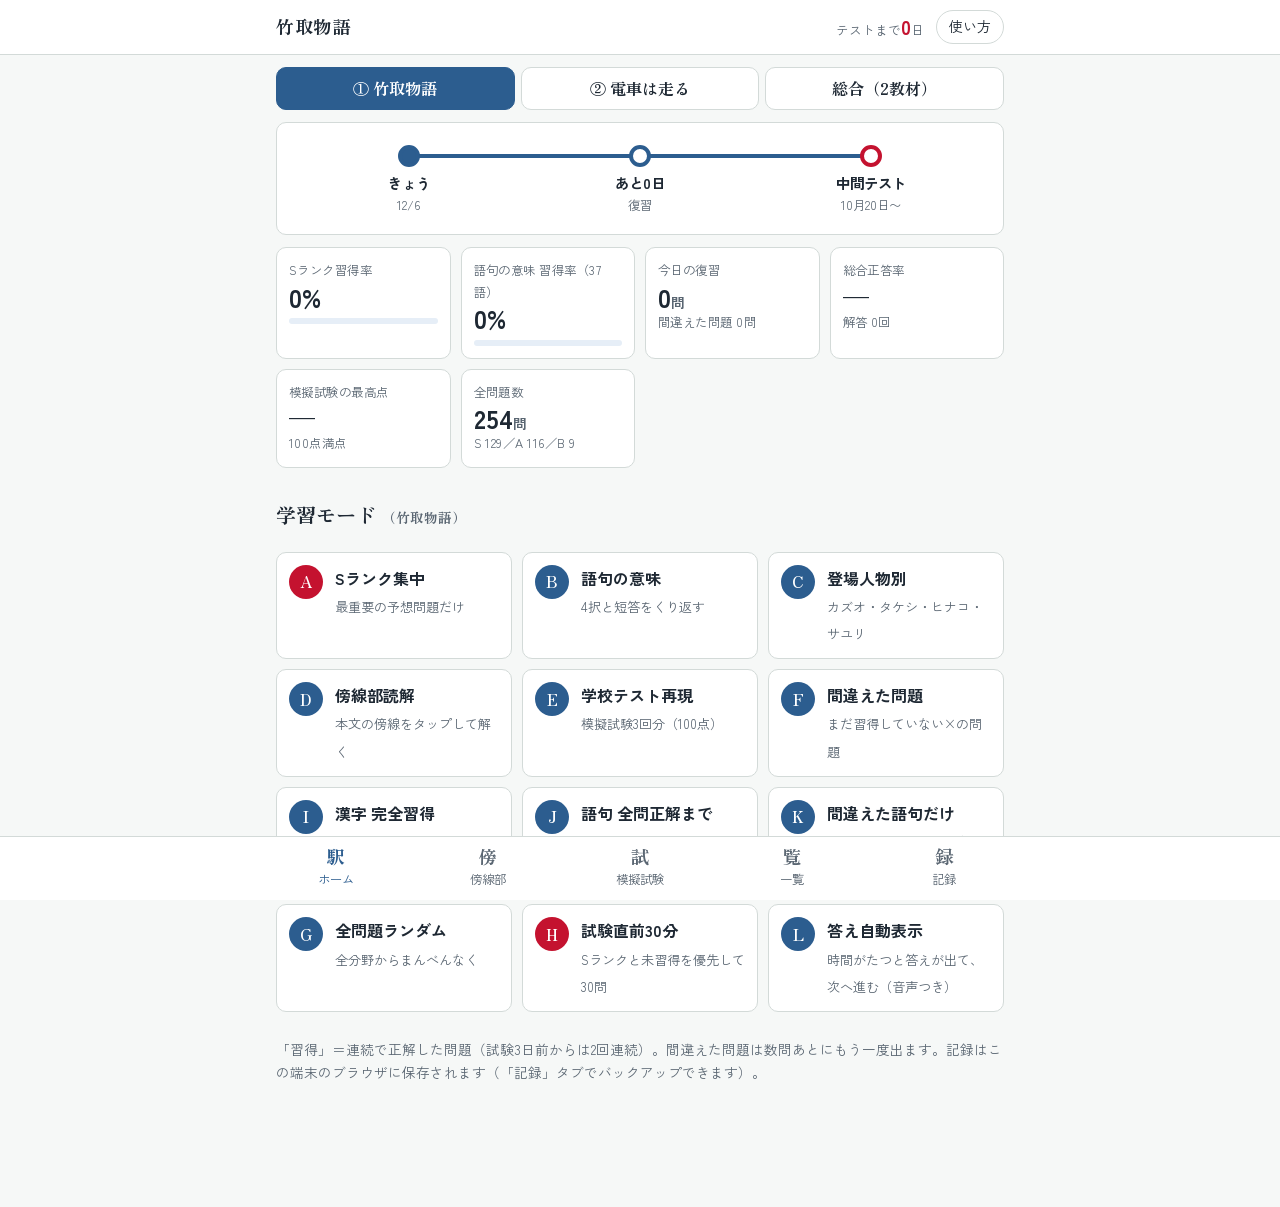
==== commit 45e98cb5: "本文を縦書き標準に、設問と答えの音声読み上げ、答え自動表示モード（L）を追加 - 縦書きを標準に（既存の設定も一度だけ縦書きへ）。問題画面では傍線部が見える位置まで自動スクロール - 設問（選択肢つき" ====
--- a/docs/index.html
+++ b/docs/index.html
@@ -152,6 +152,14 @@
 .subj[aria-pressed="true"]{background:var(--line);border-color:var(--line);color:var(--sheet)}
 .honbun.kobun{background:var(--amber-soft)}
 .honbun .kb{display:inline-block;font-family:var(--f-goth);font-size:.72rem;font-weight:700;color:var(--amber);border:1px solid var(--amber);border-radius:4px;padding:0 6px;margin-right:6px;line-height:1.6}
+/* 縦書き（標準）：問題画面では本文を少し低くして設問が見えるように */
+.honbun.tate.inq{max-height:min(48vh,22em)}
+/* 答え自動表示 */
+.autobar{display:flex;flex-wrap:wrap;gap:8px;align-items:center}
+.autobar .progress{flex:1 1 140px;height:8px}
+.autobar .progress span{background:var(--amber)}
+.box p.big{font-size:1.1rem;font-weight:700}
+.qtext .chip{font-size:.78rem;padding:2px 10px;vertical-align:middle}
 </style>
 <header class="top"><div class="in"><h1 id="ttl">電車は走る テスト対策</h1><span class="count" id="cnt"></span><button class="chip" data-go="help">使い方</button></div></header>
 <main class="wrap" id="main"></main>
@@ -173,7 +181,9 @@
     <li><b>傍線部</b>タブ：本文の傍線（①②…）をタップするとその傍線の問題に飛びます。問題の答え合わせのあと「本文で前後を確認する」で本文に戻れます。</li>
     <li><b>模擬試験</b>：学校のテストと同じ「漢字→語句→傍線部(A)(B)…→記述→原稿用紙」の順。最後に「採点する」。記述は点数ボタンで自己採点。</li>
     <li><b>記録</b>タブ：記録のバックアップ（コピーして保存）・復元・CSV。記録はこの端末のブラウザだけに保存されます。</li>
-    <li>本文の「縦書き」ボタンで、教科書と同じ縦書き表示に切りかえられます。</li>
+    <li>本文は<b>縦書きが標準</b>です（教科書と同じ）。「縦書き」ボタンを押すと横書きにもできます。縦書きの本文は横にスクロールして読みます。</li>
+    <li><b>音声</b>：問題が出ると設問（選択肢も）を、答えると正解を読み上げます。「🔊 設問」「🔊 答え」でもう一度聞けます。「音声」ボタンで切りかえ、「記録」タブで速さを変えられます。漢字の読み問題は、答えがわからないよう漢字を読み上げません。</li>
+    <li><b>L：答え自動表示</b>：範囲と秒数（5〜30秒）を選ぶと、時間がたつと答えが出て、読み上げのあと自動で次の問題へ進みます。聞き流しや暗記の確認に。途中で「一時停止」できます。</li>
   </ol>
   <h2>過去問（一学期期末）から分かった出題の形</h2>
   <div class="tbl"><table>
@@ -385,13 +395,19 @@
   K: { t: "間違えた語句だけ", d: "×がついた語句だけを復習", f: null },
   G: { t: "全問題ランダム", d: "全分野からまんべんなく", f: q => true },
   H: { t: "試験直前30分", d: "Sランクと未習得を優先して30問", f: null },
+  L: { t: "答え自動表示", d: "時間がたつと答えが出て、次へ進む（音声つき）", f: null },
 };
 // ---------- 保存 ----------
 const KEY = "densha-test-v1";
-let ST = { prog: {}, recent: [], best: {}, exams: {}, prefs: { tate: false } };
+const DEFPREFS = { tate: true, speak: true, rate: 1, autoSec: 10, autoNext: true, autoRange: "S" };
+let ST = { prog: {}, recent: [], best: {}, exams: {}, prefs: Object.assign({}, DEFPREFS) };
 function load() { try { const s = localStorage.getItem(KEY); if (s) ST = Object.assign(ST, JSON.parse(s)); } catch (e) {} }
 function save() { try { localStorage.setItem(KEY, JSON.stringify(ST)); } catch (e) {} }
-load();
+function fixPrefs() {
+  ST.prefs = Object.assign({}, DEFPREFS, ST.prefs || {});
+  if (!ST.prefs.v2) { ST.prefs.tate = true; ST.prefs.v2 = 1; } // 縦書きを標準に（以前の設定も一度だけ縦書きにする）
+}
+load(); fixPrefs();
 function setSubj(sj) { SUBJ = SUBJECTS[sj] ? sj : "taketori"; ST.subj = SUBJ; QS = SUBJ === "mix" ? ALL : ALL.filter(q => q.subj === SUBJ); save(); }
 setSubj(ST.subj || "taketori");
 function subjOf(q) { return q.subj === "taketori" ? "竹取物語" : "電車は走る"; }
@@ -404,6 +420,50 @@
 function title(t) { $("#ttl").textContent = t; }
 function pct(x) { return Math.round(x * 100) + "%"; }
 function pageLabel(q) { return q.page && q.page !== "—" ? "教科書 p." + q.page : ""; }
+// ---------- 音声読み上げ（ブラウザの日本語音声） ----------
+const TTS = window.speechSynthesis;
+let VOICE = null, SPK = 0;
+function pickVoice() { try { const vs = TTS.getVoices().filter(v => /^ja/i.test(v.lang)); VOICE = vs.find(v => /Kyoko|O-ren|Google/.test(v.name)) || vs[0] || null; } catch (e) {} }
+if (TTS) { pickVoice(); try { TTS.addEventListener("voiceschanged", pickVoice); } catch (e) {} }
+const MARU = "①②③④⑤⑥⑦⑧⑨⑩⑪⑫⑬⑭⑮⑯⑰⑱⑲⑳";
+function sayText(s) {
+  return String(s || "").replace(/[①-⑳]/g, c => (MARU.indexOf(c) + 1) + "、").replace(/[／]/g, "、").replace(/…+|〜/g, "、");
+}
+function stopSpeak() { SPK++; try { if (TTS) TTS.cancel(); } catch (e) {} }
+// 読み終わったら resolve（音声が使えない端末では、すぐ／時間切れで resolve）
+function speak(text) {
+  stopSpeak();
+  if (!TTS || !text || typeof SpeechSynthesisUtterance === "undefined") return Promise.resolve();
+  return new Promise(res => {
+    const u = new SpeechSynthesisUtterance(sayText(text));
+    u.lang = "ja-JP"; if (VOICE) u.voice = VOICE; u.rate = ST.prefs.rate || 1;
+    let done = false;
+    const fin = () => { if (done) return; done = true; clearTimeout(tm); res(); };
+    const tm = setTimeout(fin, 3000 + [...u.text].length * 250 / u.rate);
+    u.onend = fin; u.onerror = fin;
+    try { TTS.speak(u); } catch (e) { fin(); }
+  });
+}
+function qSpeech(q) {
+  let s = q.q;
+  if (q.cat === "漢字" && /読み/.test(q.q)) s = "画面の漢字の読みを、ひらがなで書きなさい。"; // 読み上げると答えがわかってしまう
+  else if (q.cat === "仮名遣い") s = s.replace(/「([^」]+)」/, (m, w) => "「" + [...w].join("、") + "」");
+  else if (q.ctx && (q.cat === "語句" || q.cat === "漢字")) s += "　本文、" + q.ctx;
+  if (q.type === "mc") s += "　" + q.choices.map((c, i) => KANA[i] + "、" + c).join("。　");
+  return s;
+}
+function aSpeech(q, head) {
+  return (head || "") + (q.type === "mc" ? "正解は、" + KANA[q.answer] + "、" + q.choices[q.answer] : (q.type === "extract" ? "正解は、" : "模範解答は、") + q.model) + "。";
+}
+function speakChip() { return `<button class="chip noprint" data-act="speak" aria-pressed="${ST.prefs.speak}">音声</button>`; }
+// 縦書きの本文で、選ばれている傍線が見える位置まで横にスクロール
+function centerBou() {
+  main().querySelectorAll(".honbun.tate").forEach(h => {
+    const on = h.querySelector(".bou.on"); if (!on) return;
+    const hr = h.getBoundingClientRect(), er = on.getBoundingClientRect();
+    h.scrollLeft += (er.left + er.width / 2) - (hr.left + hr.width / 2);
+  });
+}
 // ---------- 本文表示 ----------
 function passageHTML(pid, opt) {
   opt = opt || {};
@@ -420,7 +480,7 @@
   }).join("");
   const tate = ST.prefs.tate ? " tate" : "";
   const src = p.subj === "taketori" ? "『竹取物語』" : "重松清「電車は走る」";
-  return `<div class="honbun${tate}${p.kobun ? " kobun" : ""}" data-pid="${pid}">${p.kobun ? `<span class="kb">古文</span>` : ""}${html}<span class="src">（${src} 教科書 p.${esc(p.page)}${p.lines ? "・" + esc(p.lines) : ""}より一部引用）</span></div>`;
+  return `<div class="honbun${tate}${p.kobun ? " kobun" : ""}${opt.cls ? " " + opt.cls : ""}" data-pid="${pid}">${p.kobun ? `<span class="kb">古文</span>` : ""}${html}<span class="src">（${src} 教科書 p.${esc(p.page)}${p.lines ? "・" + esc(p.lines) : ""}より一部引用）</span></div>`;
 }
 function tateToggle() {
   return `<button class="chip noprint" data-act="tate" aria-pressed="${ST.prefs.tate}">縦書き</button>`;
@@ -464,6 +524,7 @@
   if (k === "C") return pickChar();
   if (k === "D") return passageList();
   if (k === "E") return examList();
+  if (k === "L") return autoSetup();
   let pool, opts = { recent: ST.recent, seed: now() };
   let until = false;
   if (k === "I") {
@@ -494,14 +555,88 @@
   const desc = tk ? { 翁: "竹取の翁・育ての親", 媼: "翁の妻・育ての親", かぐや姫: "月の都の者", 帝: "手紙で心を通わせる", くらもちの皇子: "偽りの玉の枝", 天人: "月からの迎え" } : { カズオ: "二人のおばあさん／眠ったふり", タケシ: "おじいさん／唇をかみしめる", ヒナコ: "体調不良／涙", サユリ: "松葉づえのお姉さん／つり革を握りしめる", 語り手: "「僕たち」／「正しさ」" };
   main().innerHTML = `<div class="stack"><h2>誰の場面を練習する？</h2><div class="modes">${names.map(n => `<button class="mode" data-char="${n}"><span class="lt">${n[0]}</span><span><b>${n}</b><span class="d">${desc[n]}（${QS.filter(q => (q.ch || []).includes(n)).length}問）</span></span></button>`).join("")}</div></div>`;
 }
+// ---------- 答え自動表示モード ----------
+const RANGES = {
+  S: ["Sランク", q => q.rank === "S"],
+  V: ["語句", q => q.cat === "語句" && q.type === "mc"],
+  K: ["漢字", q => q.cat === "漢字"],
+  W: ["間違えた問題", q => ST.prog[q.id] && ST.prog[q.id].wrong > 0 && !ST.prog[q.id].mastered],
+  ALL: ["全問題", q => q.cat !== "原稿用紙"],
+};
+const AUTO = { t: null, iv: null, paused: false, tok: 0 };
+function stopAuto() { clearTimeout(AUTO.t); clearInterval(AUTO.iv); AUTO.t = AUTO.iv = null; AUTO.tok++; }
+function prefChips(key, opts) { return opts.map(([v, t]) => `<button class="chip" data-pref="${key}" data-v="${v}" aria-pressed="${String(ST.prefs[key]) === String(v)}">${t}</button>`).join(""); }
+function autoSetup() {
+  setNav("home"); title("答え自動表示");
+  if (!RANGES[ST.prefs.autoRange]) ST.prefs.autoRange = "S";
+  main().innerHTML = `<div class="sheet stack"><h2>答え自動表示</h2>
+    <p class="small">設問が出て（音声ONなら読み上げのあと）、決めた秒数がたつと答えが自動で出ます。その前に自分で答えてもOK。答えが出たあと「○ わかった／× わからなかった」を押すと記録されます（押さなくても進めます）。</p>
+    <div><b>範囲</b><div class="row">${prefChips("autoRange", Object.entries(RANGES).map(([k, [t, f]]) => [k, t + "（" + QS.filter(f).length + "）"]))}</div></div>
+    <div><b>答えが出るまで</b><div class="row">${prefChips("autoSec", [[5, "5秒"], [10, "10秒"], [15, "15秒"], [20, "20秒"], [30, "30秒"]])}</div></div>
+    <div><b>答えのあと</b><div class="row">${prefChips("autoNext", [[true, "自動で次へ"], [false, "ボタンで次へ"]])}</div></div>
+    <div><b>音声</b><div class="row">${prefChips("speak", [[true, "読み上げる"], [false, "読み上げない"]])}</div></div>
+    <div class="row"><button class="btn pri" id="autogo">はじめる</button><button class="btn" data-go="home">ホームへ</button></div><div id="automsg" class="small"></div></div>`;
+  $("#autogo").onclick = () => {
+    const pool = QS.filter(RANGES[ST.prefs.autoRange][1]);
+    if (!pool.length) { $("#automsg").textContent = "この範囲の問題はありません。ほかの範囲を選んでください。"; return; }
+    const queue = C.buildQueue(pool, ST.prog, now(), { recent: ST.recent, seed: now() });
+    SES = { mode: "L", auto: true, label: "答え自動表示｜" + SUBJECTS[SUBJ], queue, pos: 0, right: 0, done: 0, until: false, total0: queue.length };
+    AUTO.paused = false; LAST = home;
+    showQ(); window.scrollTo(0, 0);
+  };
+}
+function autoQ(q) {
+  const tok = AUTO.tok;
+  const startCount = () => {
+    if (tok !== AUTO.tok || !SES || SES.revealed || AUTO.iv) return;
+    const tot = ST.prefs.autoSec * 10; let left = tot;
+    const draw = () => { const cd = $("#cd"), ct = $("#cdt"); if (cd) cd.style.width = (1 - left / tot) * 100 + "%"; if (ct) ct.textContent = "答えまで " + Math.ceil(left / 10) + "秒"; };
+    draw();
+    AUTO.iv = setInterval(() => { if (AUTO.paused) return; left--; draw(); if (left <= 0) { clearInterval(AUTO.iv); reveal(q); } }, 100);
+  };
+  if (ST.prefs.speak) speak(qSpeech(q)).then(startCount); else startCount();
+}
+// 答えのあと、自動で次へ（音声があれば読み終わってから）
+function autoAdvance(p) {
+  if (!SES || !SES.auto) return;
+  const tok = AUTO.tok;
+  p.then(() => { if (tok !== AUTO.tok || AUTO.paused || !ST.prefs.autoNext) return; AUTO.t = setTimeout(() => { if (tok === AUTO.tok && !AUTO.paused) next(); }, ST.prefs.speak ? 2500 : 5000); });
+}
+function reveal(q) {
+  if (!SES || SES.revealed) return;
+  SES.revealed = true; clearInterval(AUTO.iv);
+  $("#submit").disabled = true;
+  const ta = $("#ans-" + CSS.escape(q.id)); if (ta) ta.readOnly = true;
+  if (q.type === "mc") { const box = main().querySelector(".choices"); box.dataset.done = "1"; box.querySelectorAll(".choice").forEach((b, i) => { if (i === q.answer) b.classList.add("right"); }); }
+  if ($("#reveal")) $("#reveal").hidden = true;
+  if ($("#cdt")) $("#cdt").textContent = "答え";
+  const model = q.type === "mc" ? `${KANA[q.answer]}　${esc(q.choices[q.answer])}` : esc(q.model);
+  const res = $("#res");
+  res.innerHTML = `<div class="result">
+    <div class="box green"><h4>${q.type === "mc" ? "正解" : "模範解答"} <button class="chip noprint" id="saya">🔊 答え</button></h4><p class="big">${model}</p></div>
+    <div class="box"><h4>解説</h4><p>${esc(q.expl)}</p></div>
+    <div class="box red"><h4>わかった？（押すと記録されます）</h4><div class="self" style="margin-top:4px"><button class="btn" data-self="1">○ わかった</button><button class="btn" data-self="0">× わからなかった</button></div></div>
+    <div class="row"><button class="btn pri" id="next">次の問題 →</button></div></div>`;
+  res.querySelectorAll("[data-self]").forEach(b => b.onclick = () => {
+    if (res.dataset.graded) return; res.dataset.graded = "1"; b.setAttribute("aria-pressed", "true");
+    const ok = b.dataset.self === "1"; record(q, ok); SES.done++;
+    if (ok) SES.right++; else SES.queue = C.requeue(SES.queue, SES.pos, q.id, 4);
+  });
+  $("#saya").onclick = () => speak(aSpeech(q));
+  $("#next").onclick = next;
+  autoAdvance(ST.prefs.speak ? speak(aSpeech(q)) : Promise.resolve());
+}
 function showQ(single) {
+  stopAuto(); stopSpeak();
+  if (SES) SES.revealed = false;
   const id = single || SES.queue[SES.pos];
   const q = QM[id];
+  const auto = !single && SES && SES.auto;
   title(single ? "問題 " + id : SES.label);
   const total = single ? 1 : SES.queue.length;
   const n = single ? 1 : SES.pos + 1;
   let body = "";
-  if (q.p) body += passageHTML(q.p, { on: q.u, only: q.u });
+  if (q.p) body += passageHTML(q.p, { on: q.u, only: q.u, cls: "inq" });
   if (q.ctx && !q.p) body += `<div class="ctx">${esc(q.scene)}</div>`;
   let ans = "";
   if (q.type === "mc") ans = `<div class="choices">${q.choices.map((c, i) => `<button class="choice" data-ch="${i}"><span class="kn">${KANA[i]}</span><span>${esc(c)}</span></button>`).join("")}</div>`;
@@ -512,10 +647,11 @@
   }
   main().innerHTML = `<div class="stack">
     ${single ? "" : `<div class="progress"><span style="width:${(n - 1) / total * 100}%"></span></div>`}
-    <div class="qhead">${single ? "" : SES.until ? `<b>のこり ${total - n + 1}問</b>` : `<b>${n} / ${total}</b>`}<span class="tag ${q.rank}">${q.rank}ランク</span><span class="tag">${esc(q.cat)}</span>${/^補強/.test(q.reason) ? `<span class="tag B">補強</span>` : ""}${SUBJ === "mix" ? `<span class="tag">${subjOf(q)}</span>` : ""}<span>難易度${"★".repeat(q.diff)}</span><span>${esc(pageLabel(q))}</span><span>${esc(q.id)}</span>${q.p ? tateToggle() : ""}</div>
+    <div class="qhead">${single ? "" : SES.until ? `<b>のこり ${total - n + 1}問</b>` : `<b>${n} / ${total}</b>`}<span class="tag ${q.rank}">${q.rank}ランク</span><span class="tag">${esc(q.cat)}</span>${/^補強/.test(q.reason) ? `<span class="tag B">補強</span>` : ""}${SUBJ === "mix" ? `<span class="tag">${subjOf(q)}</span>` : ""}<span>難易度${"★".repeat(q.diff)}</span><span>${esc(pageLabel(q))}</span><span>${esc(q.id)}</span>${q.p ? tateToggle() : ""}${speakChip()}</div>
+    ${auto ? `<div class="autobar noprint"><div class="progress"><span id="cd" style="width:0"></span></div><span id="cdt" class="small muted"></span><button class="chip" id="pause" aria-pressed="${AUTO.paused}">${AUTO.paused ? "再開" : "一時停止"}</button><button class="chip" id="reveal">答えを見る</button></div>` : ""}
     ${body}
     <div class="sheet">
-      <div class="qtext">${q.p && q.u ? `<span class="tag">傍線${esc(q.u)}</span> ` : ""}${esc(q.q)}</div>
+      <div class="qtext">${q.p && q.u ? `<span class="tag">傍線${esc(q.u)}</span> ` : ""}${esc(q.q)} <button class="chip noprint" id="sayq" aria-label="設問を読み上げる">🔊 設問</button></div>
       ${q.ctx && q.p ? `<div class="ctx small">${esc(q.scene)}</div>` : ""}
       ${ans}
       <div class="row" style="margin-top:12px"><button class="btn pri" id="submit" ${q.type === "mc" ? "disabled" : ""}>解答する</button>${single ? "" : `<button class="btn" id="skip">とばす</button>`}</div>
@@ -533,6 +669,18 @@
   if (ta && ta.tagName === "INPUT") ta.onkeydown = e => { if (e.key === "Enter") $("#submit").click(); };
   $("#submit").onclick = () => answer(q, q.type === "mc" ? sel : ta.value, single);
   if ($("#skip")) $("#skip").onclick = () => next();
+  $("#sayq").onclick = () => speak(qSpeech(q));
+  centerBou();
+  if (auto) {
+    $("#reveal").onclick = () => { stopSpeak(); reveal(q); };
+    $("#pause").onclick = () => {
+      const b = $("#pause"); AUTO.paused = !AUTO.paused;
+      b.textContent = AUTO.paused ? "再開" : "一時停止"; b.setAttribute("aria-pressed", AUTO.paused);
+      if (AUTO.paused) { stopSpeak(); clearTimeout(AUTO.t); }
+      else if (SES.revealed) autoAdvance(Promise.resolve());
+    };
+    autoQ(q);
+  } else if (ST.prefs.speak) speak(qSpeech(q));
 }
 function record(q, ok) {
   ST.prog[q.id] = C.update(ST.prog[q.id], ok, now(), D.examDate);
@@ -541,6 +689,8 @@
 }
 function answer(q, val, single) {
   const g = C.grade(q, val);
+  const auto = !single && SES && SES.auto;
+  if (auto) { if (SES.revealed) return; SES.revealed = true; clearInterval(AUTO.iv); if ($("#reveal")) $("#reveal").hidden = true; if ($("#cdt")) $("#cdt").textContent = "答え"; }
   $("#submit").disabled = true;
   const res = $("#res");
   let markHTML, selfHTML = "";
@@ -559,7 +709,7 @@
   const model = q.type === "mc" ? `${KANA[q.answer]}　${esc(q.choices[q.answer])}` : esc(q.model) + (q.accept && q.accept.length > 1 && q.cat !== "漢字" ? `<br><span class="small muted">別解：${q.accept.slice(1).map(esc).join("／")}</span>` : "");
   res.innerHTML = `<div class="result">
     <div class="mark">${markHTML}</div>
-    <div class="box green"><h4>${q.type === "mc" ? "正解" : "模範解答"}</h4><p>${model}</p></div>
+    <div class="box green"><h4>${q.type === "mc" ? "正解" : "模範解答"} <button class="chip noprint" id="saya">🔊 答え</button></h4><p>${model}</p></div>
     ${selfHTML}
     <div class="box"><h4>解説</h4><p>${esc(q.expl)}</p>${q.infer ? `<p class="small muted">※本文にはっきり書かれていない部分を、本文の言葉から推し量る問題です。</p>` : ""}</div>
     ${whys}
@@ -578,6 +728,10 @@
     b.setAttribute("aria-pressed", "true"); finish(b.dataset.self === "1");
   });
   if ($("#next")) $("#next").onclick = next;
+  $("#saya").onclick = () => speak(aSpeech(q));
+  const head = g.auto ? (g.ok ? "正解。" : "不正解。") : "";
+  const p = ST.prefs.speak ? speak(aSpeech(q, head)) : Promise.resolve();
+  if (auto && g.auto) autoAdvance(p);
   res.scrollIntoView({ behavior: "smooth", block: "nearest" });
 }
 function next() {
@@ -609,7 +763,7 @@
     const go = () => { const u = el.dataset.key.split("-")[1]; const t = document.getElementById("u-" + u); main().querySelectorAll(".bou").forEach(x => x.classList.toggle("on", x === el)); if (t) t.scrollIntoView({ behavior: "smooth", block: "start" }); };
     el.onclick = go; el.onkeydown = e => { if (e.key === "Enter") go(); };
   });
-  if (hl) { const el = main().querySelector(`.bou[data-key="${CSS.escape(pid + "-" + hl)}"]`); if (el) el.scrollIntoView({ block: "center" }); }
+  if (hl) { const el = main().querySelector(`.bou[data-key="${CSS.escape(pid + "-" + hl)}"]`); if (el) el.scrollIntoView({ block: "center" }); centerBou(); }
 }
 // ---------- 模擬試験 ----------
 let EX = null;
@@ -742,7 +896,11 @@
   <div class="sheet stack"><b>CSV（表計算ソフト用）</b><textarea id="csv" readonly style="min-height:5em;font-family:monospace;font-size:.72rem"></textarea><div class="row"><button class="btn" id="cpcsv">CSVをコピー</button></div></div>
   <div class="sheet stack"><b>記録を消す</b><div id="rz"><button class="btn" id="rst">すべての記録を消す…</button></div></div>
   <div class="sheet stack"><b>表示</b><div class="row"><button class="chip" data-act="tate" aria-pressed="${ST.prefs.tate}">本文を縦書きで表示</button></div></div>
+  <div class="sheet stack"><b>音声</b><div class="row">${prefChips("speak", [[true, "設問と答えを読み上げる"], [false, "読み上げない"]])}</div>
+    <div class="row"><span class="small">速さ</span>${prefChips("rate", [[0.8, "ゆっくり"], [1, "ふつう"], [1.2, "はやい"]])}<button class="chip" id="vtest">🔊 試しに聞く</button></div>
+    <p class="small muted">端末の日本語音声で読み上げます${TTS ? "" : "（このブラウザは読み上げに対応していません）"}。iPhoneは消音モード（横のスイッチ）だと鳴らないことがあります。漢字の読み問題は、答えがわからないよう漢字を読み上げません。</p></div>
   </div>`;
+  $("#vtest").onclick = () => speak("竹取の翁という者がいた。音声のテストです。");
   $("#bk").value = JSON.stringify({ app: "densha", v: 1, at: new Date().toISOString(), data: ST });
   $("#csv").value = C.toCSV(ALL, ST.prog).replace(/^﻿/, "");
   const copy = (ta, btn) => { const done = () => { btn.textContent = "コピーしました"; }; try { navigator.clipboard.writeText(ta.value).then(done, () => { ta.select(); done(); }); } catch (e) { ta.select(); } };
@@ -750,7 +908,7 @@
   $("#cpcsv").onclick = () => copy($("#csv"), $("#cpcsv"));
   $("#rf").onchange = e => { const f = e.target.files[0]; if (!f) return; const r = new FileReader(); r.onload = () => { $("#rs").value = r.result; }; r.readAsText(f); };
   $("#rsb").onclick = () => {
-    try { const o = JSON.parse($("#rs").value); if (!o || o.app !== "densha" || !o.data || !o.data.prog) throw 0; ST = Object.assign({ prog: {}, recent: [], best: {}, exams: {}, prefs: { tate: false } }, o.data); save(); $("#rsm").textContent = "復元しました（" + Object.keys(ST.prog).length + "問分）"; }
+    try { const o = JSON.parse($("#rs").value); if (!o || o.app !== "densha" || !o.data || !o.data.prog) throw 0; ST = Object.assign({ prog: {}, recent: [], best: {}, exams: {}, prefs: Object.assign({}, DEFPREFS) }, o.data); fixPrefs(); save(); $("#rsm").textContent = "復元しました（" + Object.keys(ST.prog).length + "問分）"; }
     catch (e) { $("#rsm").textContent = "読みこめませんでした。バックアップの文字を全部貼りつけてください。"; }
   };
   $("#rst").onclick = () => { $("#rz").innerHTML = `<div class="confirm"><p>本当に消しますか？ 元に戻せません。</p><div class="row"><button class="btn red" id="rsty">消す</button><button class="btn" id="rstn">やめる</button></div></div>`; $("#rsty").onclick = () => { ST = { prog: {}, recent: [], best: {}, exams: {}, prefs: ST.prefs }; save(); dataView(); }; $("#rstn").onclick = dataView; };
@@ -763,10 +921,18 @@
 // ---------- ルーティング ----------
 let LAST = home;
 document.addEventListener("click", e => {
-  const t = e.target.closest("[data-subj],[data-resume],[data-go],[data-mode],[data-char],[data-pass],[data-pass-list],[data-exam],[data-open],[data-backto],[data-list],[data-act]");
+  const t = e.target.closest("[data-subj],[data-resume],[data-go],[data-mode],[data-char],[data-pass],[data-pass-list],[data-exam],[data-open],[data-backto],[data-list],[data-act],[data-pref]");
   if (!t) return;
   const d = t.dataset;
-  if (d.act === "tate") { ST.prefs.tate = !ST.prefs.tate; save(); main().querySelectorAll(".honbun").forEach(h => h.classList.toggle("tate", ST.prefs.tate)); document.querySelectorAll('[data-act="tate"]').forEach(b => b.setAttribute("aria-pressed", ST.prefs.tate)); return; }
+  if (d.act === "tate") { ST.prefs.tate = !ST.prefs.tate; save(); main().querySelectorAll(".honbun").forEach(h => h.classList.toggle("tate", ST.prefs.tate)); document.querySelectorAll('[data-act="tate"]').forEach(b => b.setAttribute("aria-pressed", ST.prefs.tate)); centerBou(); return; }
+  if (d.act === "speak") { ST.prefs.speak = !ST.prefs.speak; save(); if (!ST.prefs.speak) stopSpeak(); document.querySelectorAll('[data-act="speak"]').forEach(b => b.setAttribute("aria-pressed", ST.prefs.speak)); return; }
+  if (d.pref) {
+    const v = d.v; ST.prefs[d.pref] = v === "true" ? true : v === "false" ? false : isNaN(v) ? v : Number(v); save();
+    document.querySelectorAll(`[data-pref="${d.pref}"]`).forEach(b => b.setAttribute("aria-pressed", b.dataset.v === v));
+    if (d.pref === "speak" && !ST.prefs.speak) stopSpeak();
+    return;
+  }
+  stopAuto(); stopSpeak();
   if (d.subj) { setSubj(d.subj); SES = null; home(); return; }
   if (d.go === "back") { return LAST(); }
   if (d.resume) { if (SES) { showQ(); window.scrollTo(0, 0); } return; }
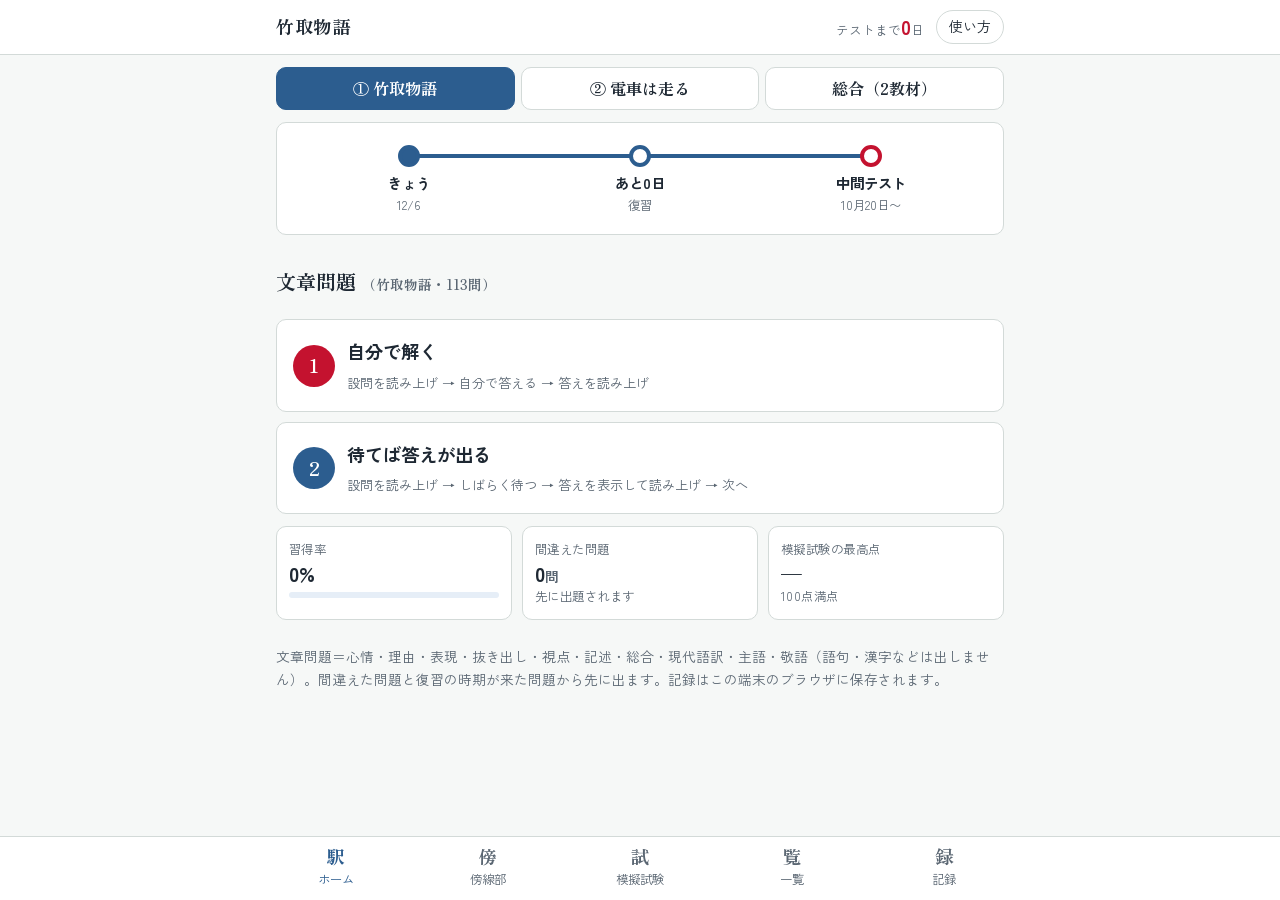
==== commit 49ecd643: "文章問題に絞り、モードを「自分で解く」「待てば答えが出る」の2つに整理。読み上げを速め（1.4倍）に - 出題は心情・理由・表現・抜き出し・視点・記述・総合・現代語訳・主語敬語のみ（竹取113問・電車" ====
--- a/docs/index.html
+++ b/docs/index.html
@@ -160,6 +160,12 @@
 .autobar .progress span{background:var(--amber)}
 .box p.big{font-size:1.1rem;font-weight:700}
 .qtext .chip{font-size:.78rem;padding:2px 10px;vertical-align:middle}
+/* ホームの2モード */
+.modes.two{grid-template-columns:1fr}
+.mode.big{padding:16px;align-items:center}
+.mode.big b{font-size:1.15rem}
+.mode.big .lt{width:42px;height:42px;font-size:1.2rem}
+.tiles{grid-template-columns:repeat(3,1fr)} .tiles .tile .v{font-size:1.3rem}
 </style>
 <header class="top"><div class="in"><h1 id="ttl">電車は走る テスト対策</h1><span class="count" id="cnt"></span><button class="chip" data-go="help">使い方</button></div></header>
 <main class="wrap" id="main"></main>
@@ -174,16 +180,13 @@
 <div class="stack prose">
   <h2>使い方</h2>
   <ol>
-    <li><b>ホーム</b>の上で教材（①竹取物語／②電車は走る／総合）を選び、モードを選ぶ。記録は教材ごとに別々に数えます。迷ったら <b>A：Sランク集中</b> → <b>B：語句の意味</b> → <b>E：模擬試験</b> の順に。</li>
-    <li>選択問題は答えを押してから<b>「解答する」</b>。書く問題は書いてから「解答する」。答えは解答するまで見えません。</li>
-    <li>書く問題はキーワードで自動チェックしたあと、<b>模範解答と見くらべて ○／× を自分で押す</b>（意味が合っていれば○でOK）。</li>
-    <li>×の問題は数問あとにもう一度出ます。正解が続くと「習得」になり、翌日・3日後…と間をあけて出ます（試験までに必ず一回は戻ってきます）。</li>
-    <li><b>傍線部</b>タブ：本文の傍線（①②…）をタップするとその傍線の問題に飛びます。問題の答え合わせのあと「本文で前後を確認する」で本文に戻れます。</li>
-    <li><b>模擬試験</b>：学校のテストと同じ「漢字→語句→傍線部(A)(B)…→記述→原稿用紙」の順。最後に「採点する」。記述は点数ボタンで自己採点。</li>
-    <li><b>記録</b>タブ：記録のバックアップ（コピーして保存）・復元・CSV。記録はこの端末のブラウザだけに保存されます。</li>
-    <li>本文は<b>縦書きが標準</b>です（教科書と同じ）。「縦書き」ボタンを押すと横書きにもできます。縦書きの本文は横にスクロールして読みます。</li>
-    <li><b>音声</b>：問題が出ると設問（選択肢も）を、答えると正解を読み上げます。「🔊 設問」「🔊 答え」でもう一度聞けます。「音声」ボタンで切りかえ、「記録」タブで速さを変えられます。漢字の読み問題は、答えがわからないよう漢字を読み上げません。</li>
-    <li><b>L：答え自動表示</b>：範囲と秒数（5〜30秒）を選ぶと、時間がたつと答えが出て、読み上げのあと自動で次の問題へ進みます。聞き流しや暗記の確認に。途中で「一時停止」できます。</li>
+    <li><b>ホーム</b>の上で教材（①竹取物語／②電車は走る／総合）を選びます。出題は<b>文章問題</b>（心情・理由・表現・抜き出し・視点・記述・総合・現代語訳・主語と敬語）だけです。</li>
+    <li><b>1 自分で解く</b>：設問（選択肢も）を読み上げます。自分で答えて「解答する」を押すと、正解を表示して読み上げます。書く問題は模範解答と見くらべて ○／× を押します。</li>
+    <li><b>2 待てば答えが出る</b>：設問を読み上げたあと、決めた秒数（3〜15秒）がたつと答えが出て読み上げ、次の問題へ進みます。聞き流しで暗記したいときに。「一時停止」「答えを見る」も使えます。</li>
+    <li>読み上げは<b>速め（1.4倍）</b>が標準です。「とても速い」「ふつう」にも変えられます（「2 待てば答えが出る」の設定画面か「記録」タブ）。問題画面の「音声」ボタンで止められ、「🔊 設問」「🔊 答え」でもう一度聞けます。</li>
+    <li>本文は<b>縦書き</b>で、横にスクロールして読みます。「縦書き」ボタンで横書きにもできます。</li>
+    <li>間違えた問題は数問あとにもう一度出て、次に練習するときも先に出ます。</li>
+    <li><b>傍線部</b>タブ：本文の傍線をタップすると、その傍線の問題に飛びます。<b>模擬試験</b>タブ：学校のテストと同じ形の100点の試験。<b>記録</b>タブ：バックアップ・復元。</li>
   </ol>
   <h2>過去問（一学期期末）から分かった出題の形</h2>
   <div class="tbl"><table>
@@ -208,8 +211,8 @@
   </ul>
   <h2>「竹取物語」で特に大事なところ</h2>
   <ul>
-    <li><b>新出漢字11字</b>（筒・嘆・遣・髪・錠・伴・託・献・尋・吐・煙）は「I：漢字 完全習得」で全問正解までくり返せます。</li>
-    <li><b>語句37語</b>は配られた暗記テストの「短い意味」を正解にしています。「J：語句 全問正解まで」「K：間違えた語句だけ」で仕上げ。</li>
+    <li><b>新出漢字11字</b>（筒・嘆・遣・髪・錠・伴・託・献・尋・吐・煙）は「一覧」タブの漢字一覧で確認できます。</li>
+    <li><b>語句37語</b>は「一覧」タブの語句の意味一覧で確認できます（配られた暗記テストの「短い意味」）。</li>
     <li><b>古文4か所</b>（119・123・125・126ページ）：歴史的仮名遣い（いふ→いう、ゐたり→いたり、うつくしう→うつくしゅう、やう→よう、たまへ→たまえ、かひなし→かいなし など）と、教科書下段の現代語訳。</li>
     <li><b>古語と現代語で意味が違う語</b>（131ページ）：うつくし＝かわいらしい、いとほし＝気の毒だ、かなし＝かわいそうだ、おどろく＝はっと目が覚める。</li>
     <li><b>心情の変化</b>：羽衣を着る前（翁や帝を思って悲しむ）→着たあと（「いとほし、かなし」と思う心も消え、物思いがなくなる）。</li>
@@ -383,29 +386,23 @@
 const SUBJECTS = { taketori: "竹取物語", densha: "電車は走る", mix: "総合" };
 const PM = Object.fromEntries(D.passages.map(p => [p.id, p]));
 const KANA = ["ア", "イ", "ウ", "エ", "オ"];
+// 文章問題（本文の読み取り）だけを出す。語句・漢字・仮名遣い・古語・原稿用紙は出さない
+const BUNSHO = ["心情", "理由", "表現", "抜き出し", "視点", "記述", "総合", "現代語訳", "主語・敬語"];
+const isBun = q => BUNSHO.includes(q.cat);
 const MODES = {
-  A: { t: "Sランク集中", d: "最重要の予想問題だけ", f: q => q.rank === "S" },
-  B: { t: "語句の意味", d: "4択と短答をくり返す", f: q => q.cat === "語句" },
-  C: { t: "登場人物別", d: "カズオ・タケシ・ヒナコ・サユリ", f: null },
-  D: { t: "傍線部読解", d: "本文の傍線をタップして解く", f: null },
-  E: { t: "学校テスト再現", d: "模擬試験3回分（100点）", f: null },
-  F: { t: "間違えた問題", d: "まだ習得していない×の問題", f: null },
-  I: { t: "漢字 完全習得", d: "新出漢字の書き取りを全問正解まで", f: null },
-  J: { t: "語句 全問正解まで", d: "語句の4択を、全部正解するまでくり返す", f: null },
-  K: { t: "間違えた語句だけ", d: "×がついた語句だけを復習", f: null },
-  G: { t: "全問題ランダム", d: "全分野からまんべんなく", f: q => true },
-  H: { t: "試験直前30分", d: "Sランクと未習得を優先して30問", f: null },
-  L: { t: "答え自動表示", d: "時間がたつと答えが出て、次へ進む（音声つき）", f: null },
+  P: { t: "自分で解く", d: "設問を読み上げ → 自分で答える → 答えを読み上げ" },
+  L: { t: "待てば答えが出る", d: "設問を読み上げ → しばらく待つ → 答えを表示して読み上げ → 次へ" },
 };
 // ---------- 保存 ----------
 const KEY = "densha-test-v1";
-const DEFPREFS = { tate: true, speak: true, rate: 1, autoSec: 10, autoNext: true, autoRange: "S" };
+const DEFPREFS = { tate: true, speak: true, rate: 1.4, autoSec: 5, autoNext: true };
 let ST = { prog: {}, recent: [], best: {}, exams: {}, prefs: Object.assign({}, DEFPREFS) };
 function load() { try { const s = localStorage.getItem(KEY); if (s) ST = Object.assign(ST, JSON.parse(s)); } catch (e) {} }
 function save() { try { localStorage.setItem(KEY, JSON.stringify(ST)); } catch (e) {} }
 function fixPrefs() {
   ST.prefs = Object.assign({}, DEFPREFS, ST.prefs || {});
   if (!ST.prefs.v2) { ST.prefs.tate = true; ST.prefs.v2 = 1; } // 縦書きを標準に（以前の設定も一度だけ縦書きにする）
+  if (!ST.prefs.v3) { ST.prefs.rate = DEFPREFS.rate; ST.prefs.autoSec = DEFPREFS.autoSec; ST.prefs.speak = true; ST.prefs.v3 = 1; } // 時短：速めの読み上げ・短い待ち時間を標準に
 }
 load(); fixPrefs();
 function setSubj(sj) { SUBJ = SUBJECTS[sj] ? sj : "taketori"; ST.subj = SUBJ; QS = SUBJ === "mix" ? ALL : ALL.filter(q => q.subj === SUBJ); save(); }
@@ -488,11 +485,11 @@
 // ---------- ホーム ----------
 function home() {
   setNav("home"); title(SUBJECTS[SUBJ] + (SUBJ === "mix" ? "（2教材）" : ""));
-  const s = C.stats(QS, ST.prog, now());
+  const pool = QS.filter(isBun);
+  const s = C.stats(pool, ST.prog, now());
   const dl = C.daysLeft(now(), D.examDate);
   const best = Math.max(0, ...D.exams.filter(e => SUBJ === "mix" ? true : e.subj === SUBJ).map(e => ST.best[e.id] || 0));
-  const ranks = { S: 0, A: 0, B: 0 }; QS.forEach(q => ranks[q.rank]++);
-  const modes = Object.entries(MODES).filter(([k]) => !(SUBJ === "mix" && k === "C")).map(([k, m]) => `<button class="mode ${k === "A" || k === "H" ? "s" : ""}" data-mode="${k}"><span class="lt">${k}</span><span><b>${m.t}</b><span class="d">${m.d}</span></span></button>`).join("");
+  const modes = Object.entries(MODES).map(([k, m], i) => `<button class="mode big${i ? "" : " s"}" data-mode="${k}"><span class="lt">${i + 1}</span><span><b>${m.t}</b><span class="d">${m.d}</span></span></button>`).join("");
   const tabs = Object.entries(SUBJECTS).map(([k, t]) => `<button class="subj" data-subj="${k}" aria-pressed="${k === SUBJ}">${k === "taketori" ? "① " : k === "densha" ? "② " : ""}${t}${k === "mix" ? "（2教材）" : ""}</button>`).join("");
   main().innerHTML = `
   <div class="stack">
@@ -504,83 +501,41 @@
         <div class="st goal"><i></i><b>中間テスト</b>10月20日〜</div>
       </div>
     </div>
+    <h2>文章問題 <span class="small muted">（${SUBJECTS[SUBJ]}・${pool.length}問）</span></h2>
+    <div class="modes two">${modes}</div>
     <div class="tiles">
-      <div class="tile"><div class="k">Sランク習得率</div><div class="v">${pct(s.sRate)}</div><div class="bar"><span style="width:${pct(s.sRate)}"></span></div></div>
-      <div class="tile"><div class="k">語句の意味 習得率${SUBJ === "taketori" ? "（37語）" : ""}</div><div class="v">${pct(s.vRate)}</div><div class="bar"><span style="width:${pct(s.vRate)}"></span></div></div>
-      <div class="tile"><div class="k">今日の復習</div><div class="v">${s.dueToday}<span class="small muted">問</span></div><div class="k">間違えた問題 ${s.wrongCount}問</div></div>
-      <div class="tile"><div class="k">総合正答率</div><div class="v">${s.answered ? pct(s.accuracy) : "—"}</div><div class="k">解答 ${s.answered}回</div></div>
+      <div class="tile"><div class="k">習得率</div><div class="v">${pct(s.allRate)}</div><div class="bar"><span style="width:${pct(s.allRate)}"></span></div></div>
+      <div class="tile"><div class="k">間違えた問題</div><div class="v">${s.wrongCount}<span class="small muted">問</span></div><div class="k">先に出題されます</div></div>
       <div class="tile"><div class="k">模擬試験の最高点</div><div class="v">${best ? best : "—"}<span class="small muted">${best ? "点" : ""}</span></div><div class="k">100点満点</div></div>
-      <div class="tile"><div class="k">全問題数</div><div class="v">${s.total}<span class="small muted">問</span></div><div class="k">S ${ranks.S}／A ${ranks.A}／B ${ranks.B}</div></div>
     </div>
-    <h2>学習モード <span class="small muted">（${SUBJECTS[SUBJ]}）</span></h2>
-    <div class="modes">${modes}</div>
-    <p class="small muted">「習得」＝連続で正解した問題（試験3日前からは2回連続）。間違えた問題は数問あとにもう一度出ます。記録はこの端末のブラウザに保存されます（「記録」タブでバックアップできます）。</p>
+    <p class="small muted">文章問題＝${BUNSHO.join("・")}（語句・漢字などは出しません）。間違えた問題と復習の時期が来た問題から先に出ます。記録はこの端末のブラウザに保存されます。</p>
   </div>`;
 }
 // ---------- 出題セッション ----------
 let SES = null;
-function startMode(k, extra) {
-  const m = MODES[k];
-  if (k === "C") return pickChar();
-  if (k === "D") return passageList();
-  if (k === "E") return examList();
+function startMode(k) {
   if (k === "L") return autoSetup();
-  let pool, opts = { recent: ST.recent, seed: now() };
-  let until = false;
-  if (k === "I") {
-    pool = QS.filter(q => q.kanji11 || (q.subj === "densha" && q.cat === "漢字" && /^K\d/.test(q.id)));
-    until = true; opts.limit = 0;
-  } else if (k === "J") {
-    pool = QS.filter(q => q.cat === "語句" && q.type === "mc"); until = true;
-  } else if (k === "K") {
-    pool = QS.filter(q => q.cat === "語句" && ST.prog[q.id] && ST.prog[q.id].wrong > 0 && !ST.prog[q.id].mastered);
-    if (!pool.length) { main().innerHTML = `<div class="sheet stack"><h2>間違えた語句はありません</h2><p>「B：語句の意味」か「J：語句 全問正解まで」で練習しましょう。</p><button class="btn pri" data-go="home">ホームへ</button></div>`; return; }
-  } else if (k === "F") {
-    pool = QS.filter(q => ST.prog[q.id] && ST.prog[q.id].wrong > 0 && !ST.prog[q.id].mastered);
-    if (!pool.length) { main().innerHTML = `<div class="sheet stack"><h2>間違えた問題はありません</h2><p>まだ×がついた問題がないか、すべて習得済みです。ほかのモードで解いてみましょう。</p><button class="btn pri" data-go="home">ホームへ</button></div>`; return; }
-  } else if (k === "H") {
-    pool = QS.filter(q => (q.rank === "S" || !(ST.prog[q.id] && ST.prog[q.id].mastered)) && q.cat !== "原稿用紙");
-    opts.sBoost = 15; opts.limit = 30;
-  } else if (k === "CH") {
-    pool = QS.filter(q => (q.ch || []).includes(extra));
-  } else pool = QS.filter(m.f);
-  const queue = C.buildQueue(pool, ST.prog, now(), opts);
-  SES = { mode: k, label: (k === "CH" ? extra + "の問題" : m.t) + "｜" + SUBJECTS[SUBJ], queue, pos: 0, right: 0, done: 0, until, total0: queue.length };
+  const pool = QS.filter(isBun);
+  const queue = C.buildQueue(pool, ST.prog, now(), { recent: ST.recent, seed: now() });
+  SES = { mode: "P", label: MODES.P.t + "｜" + SUBJECTS[SUBJ], queue, pos: 0, right: 0, done: 0, until: false, total0: queue.length };
   showQ();
 }
-function pickChar() {
-  setNav("home"); title("登場人物別");
-  const tk = SUBJ === "taketori";
-  const names = tk ? ["翁", "媼", "かぐや姫", "帝", "くらもちの皇子", "天人"] : ["カズオ", "タケシ", "ヒナコ", "サユリ", "語り手"];
-  const desc = tk ? { 翁: "竹取の翁・育ての親", 媼: "翁の妻・育ての親", かぐや姫: "月の都の者", 帝: "手紙で心を通わせる", くらもちの皇子: "偽りの玉の枝", 天人: "月からの迎え" } : { カズオ: "二人のおばあさん／眠ったふり", タケシ: "おじいさん／唇をかみしめる", ヒナコ: "体調不良／涙", サユリ: "松葉づえのお姉さん／つり革を握りしめる", 語り手: "「僕たち」／「正しさ」" };
-  main().innerHTML = `<div class="stack"><h2>誰の場面を練習する？</h2><div class="modes">${names.map(n => `<button class="mode" data-char="${n}"><span class="lt">${n[0]}</span><span><b>${n}</b><span class="d">${desc[n]}（${QS.filter(q => (q.ch || []).includes(n)).length}問）</span></span></button>`).join("")}</div></div>`;
-}
 // ---------- 答え自動表示モード ----------
-const RANGES = {
-  S: ["Sランク", q => q.rank === "S"],
-  V: ["語句", q => q.cat === "語句" && q.type === "mc"],
-  K: ["漢字", q => q.cat === "漢字"],
-  W: ["間違えた問題", q => ST.prog[q.id] && ST.prog[q.id].wrong > 0 && !ST.prog[q.id].mastered],
-  ALL: ["全問題", q => q.cat !== "原稿用紙"],
-};
 const AUTO = { t: null, iv: null, paused: false, tok: 0 };
 function stopAuto() { clearTimeout(AUTO.t); clearInterval(AUTO.iv); AUTO.t = AUTO.iv = null; AUTO.tok++; }
 function prefChips(key, opts) { return opts.map(([v, t]) => `<button class="chip" data-pref="${key}" data-v="${v}" aria-pressed="${String(ST.prefs[key]) === String(v)}">${t}</button>`).join(""); }
+const RATES = [[1, "ふつう"], [1.4, "速い"], [1.8, "とても速い"]];
 function autoSetup() {
-  setNav("home"); title("答え自動表示");
-  if (!RANGES[ST.prefs.autoRange]) ST.prefs.autoRange = "S";
-  main().innerHTML = `<div class="sheet stack"><h2>答え自動表示</h2>
-    <p class="small">設問が出て（音声ONなら読み上げのあと）、決めた秒数がたつと答えが自動で出ます。その前に自分で答えてもOK。答えが出たあと「○ わかった／× わからなかった」を押すと記録されます（押さなくても進めます）。</p>
-    <div><b>範囲</b><div class="row">${prefChips("autoRange", Object.entries(RANGES).map(([k, [t, f]]) => [k, t + "（" + QS.filter(f).length + "）"]))}</div></div>
-    <div><b>答えが出るまで</b><div class="row">${prefChips("autoSec", [[5, "5秒"], [10, "10秒"], [15, "15秒"], [20, "20秒"], [30, "30秒"]])}</div></div>
+  setNav("home"); title(MODES.L.t);
+  main().innerHTML = `<div class="sheet stack"><h2>${MODES.L.t}</h2>
+    <p class="small">設問を読み上げたあと、決めた秒数がたつと答えが出て読み上げます。終わると次の問題へ。待たずに自分で答えてもOK。「○ わかった／× わからなかった」を押すと記録されます（押さなくても進みます）。</p>
+    <div><b>答えが出るまで</b><div class="row">${prefChips("autoSec", [[3, "3秒"], [5, "5秒"], [8, "8秒"], [10, "10秒"], [15, "15秒"]])}</div></div>
+    <div><b>読み上げの速さ</b><div class="row">${prefChips("rate", RATES)}</div></div>
     <div><b>答えのあと</b><div class="row">${prefChips("autoNext", [[true, "自動で次へ"], [false, "ボタンで次へ"]])}</div></div>
-    <div><b>音声</b><div class="row">${prefChips("speak", [[true, "読み上げる"], [false, "読み上げない"]])}</div></div>
-    <div class="row"><button class="btn pri" id="autogo">はじめる</button><button class="btn" data-go="home">ホームへ</button></div><div id="automsg" class="small"></div></div>`;
+    <div class="row"><button class="btn pri" id="autogo">はじめる（${QS.filter(isBun).length}問）</button><button class="btn" data-go="home">ホームへ</button></div></div>`;
   $("#autogo").onclick = () => {
-    const pool = QS.filter(RANGES[ST.prefs.autoRange][1]);
-    if (!pool.length) { $("#automsg").textContent = "この範囲の問題はありません。ほかの範囲を選んでください。"; return; }
-    const queue = C.buildQueue(pool, ST.prog, now(), { recent: ST.recent, seed: now() });
-    SES = { mode: "L", auto: true, label: "答え自動表示｜" + SUBJECTS[SUBJ], queue, pos: 0, right: 0, done: 0, until: false, total0: queue.length };
+    const queue = C.buildQueue(QS.filter(isBun), ST.prog, now(), { recent: ST.recent, seed: now() });
+    SES = { mode: "L", auto: true, label: MODES.L.t + "｜" + SUBJECTS[SUBJ], queue, pos: 0, right: 0, done: 0, until: false, total0: queue.length };
     AUTO.paused = false; LAST = home;
     showQ(); window.scrollTo(0, 0);
   };
@@ -600,7 +555,7 @@
 function autoAdvance(p) {
   if (!SES || !SES.auto) return;
   const tok = AUTO.tok;
-  p.then(() => { if (tok !== AUTO.tok || AUTO.paused || !ST.prefs.autoNext) return; AUTO.t = setTimeout(() => { if (tok === AUTO.tok && !AUTO.paused) next(); }, ST.prefs.speak ? 2500 : 5000); });
+  p.then(() => { if (tok !== AUTO.tok || AUTO.paused || !ST.prefs.autoNext) return; AUTO.t = setTimeout(() => { if (tok === AUTO.tok && !AUTO.paused) next(); }, ST.prefs.speak ? 1200 : 4000); });
 }
 function reveal(q) {
   if (!SES || SES.revealed) return;
@@ -742,7 +697,7 @@
 }
 function endSession() {
   const r = SES;
-  main().innerHTML = `<div class="sheet stack"><h2>${r.until ? "全問正解しました！" : "おつかれさま！"}</h2><p class="score">${r.right}<span class="small muted">／${r.done}回 正解</span></p>${r.until ? `<p>${r.total0}問すべてに正解するまでくり返しました。</p>` : ""}<p>間違えた問題は「F：間違えた問題」と「今日の復習」に入りました。</p><div class="row"><button class="btn pri" data-mode="${r.mode === "CH" ? "C" : r.mode}">もう一度</button><button class="btn" data-go="home">ホームへ</button></div></div>`;
+  main().innerHTML = `<div class="sheet stack"><h2>${r.until ? "全問正解しました！" : "おつかれさま！"}</h2><p class="score">${r.right}<span class="small muted">／${r.done}回 正解</span></p>${r.until ? `<p>${r.total0}問すべてに正解するまでくり返しました。</p>` : ""}<p>間違えた問題は、次回も先に出題されます。</p><div class="row"><button class="btn pri" data-mode="${r.mode}">もう一度</button><button class="btn" data-go="home">ホームへ</button></div></div>`;
   SES = null;
 }
 // ---------- 傍線部読解 ----------
@@ -897,7 +852,7 @@
   <div class="sheet stack"><b>記録を消す</b><div id="rz"><button class="btn" id="rst">すべての記録を消す…</button></div></div>
   <div class="sheet stack"><b>表示</b><div class="row"><button class="chip" data-act="tate" aria-pressed="${ST.prefs.tate}">本文を縦書きで表示</button></div></div>
   <div class="sheet stack"><b>音声</b><div class="row">${prefChips("speak", [[true, "設問と答えを読み上げる"], [false, "読み上げない"]])}</div>
-    <div class="row"><span class="small">速さ</span>${prefChips("rate", [[0.8, "ゆっくり"], [1, "ふつう"], [1.2, "はやい"]])}<button class="chip" id="vtest">🔊 試しに聞く</button></div>
+    <div class="row"><span class="small">速さ</span>${prefChips("rate", RATES)}<button class="chip" id="vtest">🔊 試しに聞く</button></div>
     <p class="small muted">端末の日本語音声で読み上げます${TTS ? "" : "（このブラウザは読み上げに対応していません）"}。iPhoneは消音モード（横のスイッチ）だと鳴らないことがあります。漢字の読み問題は、答えがわからないよう漢字を読み上げません。</p></div>
   </div>`;
   $("#vtest").onclick = () => speak("竹取の翁という者がいた。音声のテストです。");
@@ -921,7 +876,7 @@
 // ---------- ルーティング ----------
 let LAST = home;
 document.addEventListener("click", e => {
-  const t = e.target.closest("[data-subj],[data-resume],[data-go],[data-mode],[data-char],[data-pass],[data-pass-list],[data-exam],[data-open],[data-backto],[data-list],[data-act],[data-pref]");
+  const t = e.target.closest("[data-subj],[data-resume],[data-go],[data-mode],[data-pass],[data-pass-list],[data-exam],[data-open],[data-backto],[data-list],[data-act],[data-pref]");
   if (!t) return;
   const d = t.dataset;
   if (d.act === "tate") { ST.prefs.tate = !ST.prefs.tate; save(); main().querySelectorAll(".honbun").forEach(h => h.classList.toggle("tate", ST.prefs.tate)); document.querySelectorAll('[data-act="tate"]').forEach(b => b.setAttribute("aria-pressed", ST.prefs.tate)); centerBou(); return; }
@@ -938,7 +893,6 @@
   if (d.resume) { if (SES) { showQ(); window.scrollTo(0, 0); } return; }
   if (d.go) { const f = { home, honbun: passageList, exam: examList, list: () => lists(), data: dataView, help }[d.go]; if (f) { SES = null; LAST = f; f(); window.scrollTo(0, 0); } return; }
   if (d.mode) { LAST = home; startMode(d.mode); window.scrollTo(0, 0); return; }
-  if (d.char) { startMode("CH", d.char); return; }
   if (d.pass) { LAST = () => passageView(d.pass); passageView(d.pass); window.scrollTo(0, 0); return; }
   if (d.passList) { passageList(); return; }
   if (d.exam) { startExam(d.exam); window.scrollTo(0, 0); return; }
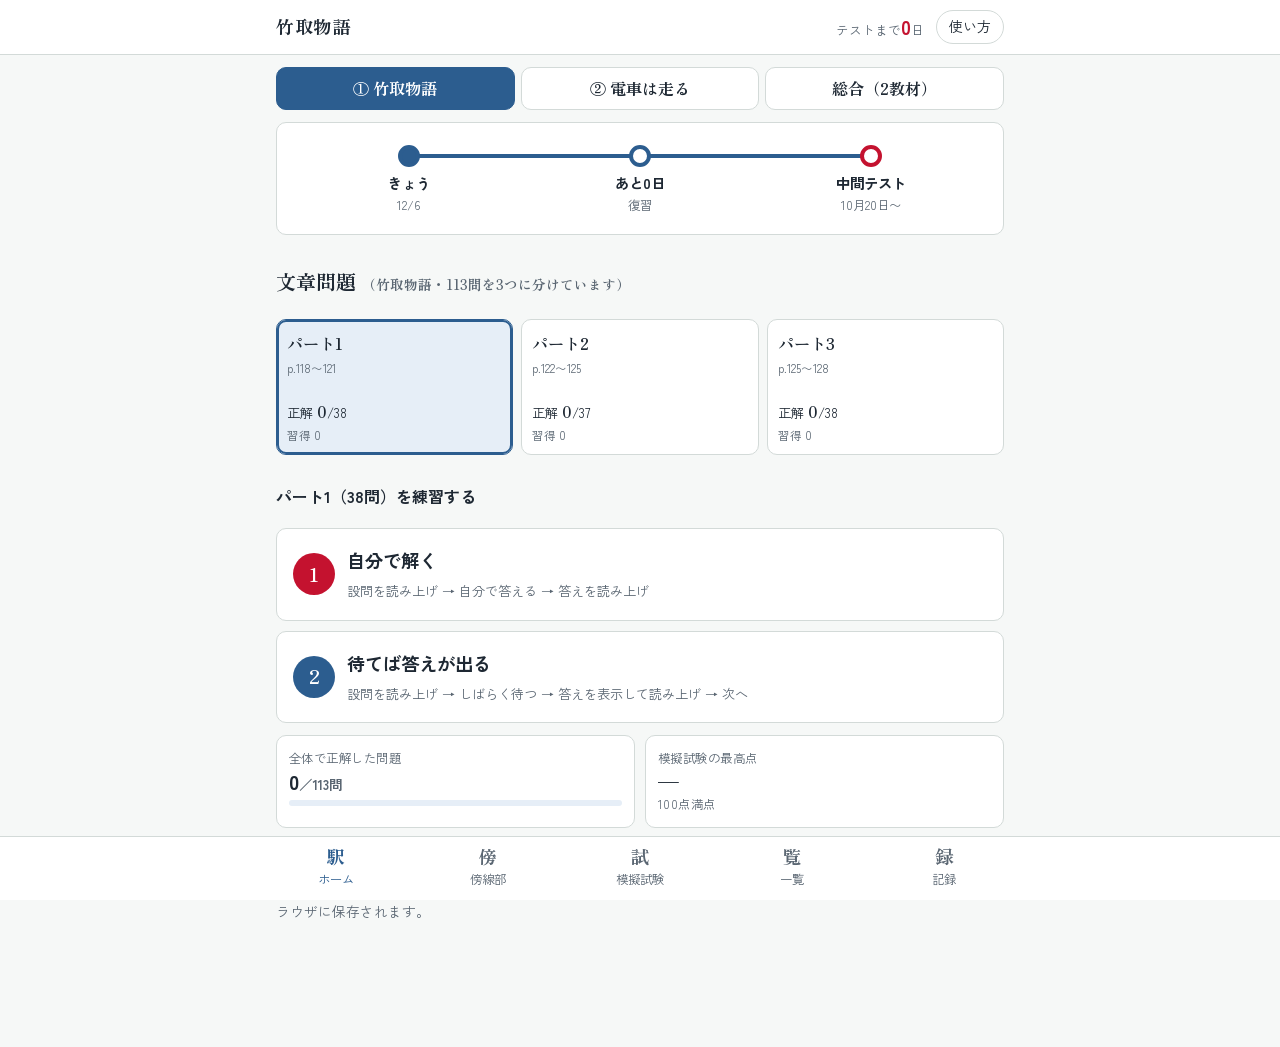
==== commit 14f310e8: "文章問題をページ順に3パートへ分割。正解・不正解数、連続正解、結果画面（星・自己ベスト・進み具合）を追加 Co-Authored-By: Claude Opus 5.5 <noreply@anthro" ====
--- a/docs/index.html
+++ b/docs/index.html
@@ -166,6 +166,33 @@
 .mode.big b{font-size:1.15rem}
 .mode.big .lt{width:42px;height:42px;font-size:1.2rem}
 .tiles{grid-template-columns:repeat(3,1fr)} .tiles .tile .v{font-size:1.3rem}
+/* パート */
+.parts{display:grid;grid-template-columns:repeat(3,1fr);gap:8px}
+.part{display:flex;flex-direction:column;gap:3px;text-align:left;background:var(--sheet);border:1.5px solid var(--rule);border-radius:10px;padding:10px;min-width:0}
+.part[aria-pressed="true"]{border-color:var(--line);box-shadow:0 0 0 2px var(--line) inset;background:var(--line-soft)}
+.part b{font-family:var(--f-mincho);font-size:1rem}
+.part .pr,.part .pm{font-size:.72rem;color:var(--muted);line-height:1.35}
+.part .pn{font-size:.82rem}
+.bar{display:block;height:6px;background:var(--line-soft);border-radius:3px;overflow:hidden}
+.part[aria-pressed="true"] .bar{background:var(--sheet)}
+.bar>span{display:block;height:100%;background:var(--green)}
+.bar.big{height:12px;border-radius:6px;margin:6px 0 2px}
+/* 正解・不正解の数 */
+.sb{display:inline-flex;gap:8px;font-size:.92rem}
+.ok{color:var(--green)} .ng{color:var(--red)} .fire{color:var(--amber)}
+.combo{font-weight:700;color:var(--amber);background:var(--amber-soft);border-radius:999px;padding:2px 12px}
+@media (prefers-reduced-motion:no-preference){.combo{animation:pop .35s ease-out}@keyframes pop{0%{transform:scale(.6);opacity:0}70%{transform:scale(1.1)}100%{transform:scale(1);opacity:1}}}
+/* 結果画面 */
+.endres h2{margin-top:4px}
+.stars{font-size:2.6rem;line-height:1;color:var(--amber);letter-spacing:.1em}
+.stars span{color:var(--rule)}
+.endnums{display:grid;grid-template-columns:repeat(4,1fr);gap:6px;text-align:center}
+.endnums div{background:var(--paper);border-radius:8px;padding:8px 2px}
+.endnums .k{display:block;font-size:.72rem;color:var(--muted)}
+.endnums b{font-size:1.4rem;font-variant-numeric:tabular-nums}
+.newbest{font-weight:700;color:var(--red);background:var(--red-soft);border-radius:8px;padding:8px 12px;margin:0}
+.tiles{grid-template-columns:repeat(2,1fr)}
+.part .bar{background:var(--rule);height:8px;margin:4px 0}
 </style>
 <header class="top"><div class="in"><h1 id="ttl">電車は走る テスト対策</h1><span class="count" id="cnt"></span><button class="chip" data-go="help">使い方</button></div></header>
 <main class="wrap" id="main"></main>
@@ -483,14 +510,38 @@
   return `<button class="chip noprint" data-act="tate" aria-pressed="${ST.prefs.tate}">縦書き</button>`;
 }
 // ---------- ホーム ----------
+// ---------- パート分け（文章問題を教科書のページ順に3つに分ける） ----------
+function pageNo(q) { const m = String(q.page || "").match(/\d+/); return m ? Number(m[0]) : 9999; }
+function parts() {
+  const pool = QS.filter(isBun).map((q, i) => [q, i])
+    .sort((a, b) => (SUBJ === "mix" ? (a[0].subj > b[0].subj) - (a[0].subj < b[0].subj) : 0) || pageNo(a[0]) - pageNo(b[0]) || a[1] - b[1]).map(x => x[0]);
+  const n = pool.length, out = [];
+  for (let i = 0; i < 3; i++) out.push(pool.slice(Math.round(n * i / 3), Math.round(n * (i + 1) / 3)));
+  return out;
+}
+function curPart() { const p = (ST.part || {})[SUBJ]; return p >= 0 && p < 3 ? p : 0; }
+function setPart(i) { ST.part = ST.part || {}; ST.part[SUBJ] = i; save(); }
+function partRange(pool) {
+  const by = {};
+  pool.forEach(q => { const n = pageNo(q); if (n < 9999) { const r = by[q.subj] = by[q.subj] || [n, n]; r[0] = Math.min(r[0], n); r[1] = Math.max(r[1], n); } });
+  return Object.entries(by).map(([k, [a, b]]) => (SUBJ === "mix" ? (k === "taketori" ? "竹取 " : "電車 ") : "") + "p." + a + (b > a ? "〜" + b : "")).join("・");
+}
+const solvedCount = pool => pool.filter(q => ST.prog[q.id] && ST.prog[q.id].c > 0).length;
+const masteredCount = pool => pool.filter(q => ST.prog[q.id] && ST.prog[q.id].mastered).length;
+// ---------- ホーム ----------
 function home() {
   setNav("home"); title(SUBJECTS[SUBJ] + (SUBJ === "mix" ? "（2教材）" : ""));
-  const pool = QS.filter(isBun);
-  const s = C.stats(pool, ST.prog, now());
+  const all = QS.filter(isBun), ps = parts(), cur = curPart();
   const dl = C.daysLeft(now(), D.examDate);
   const best = Math.max(0, ...D.exams.filter(e => SUBJ === "mix" ? true : e.subj === SUBJ).map(e => ST.best[e.id] || 0));
+  const pb = ST.pbest || {};
+  const cards = ps.map((pool, i) => {
+    const sv = solvedCount(pool), ms = masteredCount(pool), b = pb[SUBJ + "-" + i];
+    return `<button class="part" data-part="${i}" aria-pressed="${i === cur}"><b>パート${i + 1}${ms === pool.length ? " 👑" : ""}</b><span class="pr">${esc(partRange(pool))}</span><span class="bar"><span style="width:${pct(sv / pool.length)}"></span></span><span class="pn">正解 <b>${sv}</b>/${pool.length}</span><span class="pm">習得 ${ms}${b != null ? "・ベスト " + pct(b) : ""}</span></button>`;
+  }).join("");
   const modes = Object.entries(MODES).map(([k, m], i) => `<button class="mode big${i ? "" : " s"}" data-mode="${k}"><span class="lt">${i + 1}</span><span><b>${m.t}</b><span class="d">${m.d}</span></span></button>`).join("");
   const tabs = Object.entries(SUBJECTS).map(([k, t]) => `<button class="subj" data-subj="${k}" aria-pressed="${k === SUBJ}">${k === "taketori" ? "① " : k === "densha" ? "② " : ""}${t}${k === "mix" ? "（2教材）" : ""}</button>`).join("");
+  const sAll = solvedCount(all);
   main().innerHTML = `
   <div class="stack">
     <div class="subjs" role="group" aria-label="教材">${tabs}</div>
@@ -501,24 +552,37 @@
         <div class="st goal"><i></i><b>中間テスト</b>10月20日〜</div>
       </div>
     </div>
-    <h2>文章問題 <span class="small muted">（${SUBJECTS[SUBJ]}・${pool.length}問）</span></h2>
+    <h2>文章問題 <span class="small muted">（${SUBJECTS[SUBJ]}・${all.length}問を3つに分けています）</span></h2>
+    <div class="parts" role="group" aria-label="パート">${cards}</div>
+    <h3>パート${cur + 1}（${ps[cur].length}問）を練習する</h3>
     <div class="modes two">${modes}</div>
     <div class="tiles">
-      <div class="tile"><div class="k">習得率</div><div class="v">${pct(s.allRate)}</div><div class="bar"><span style="width:${pct(s.allRate)}"></span></div></div>
-      <div class="tile"><div class="k">間違えた問題</div><div class="v">${s.wrongCount}<span class="small muted">問</span></div><div class="k">先に出題されます</div></div>
+      <div class="tile"><div class="k">全体で正解した問題</div><div class="v">${sAll}<span class="small muted">／${all.length}問</span></div><div class="bar"><span style="width:${pct(sAll / all.length)}"></span></div></div>
       <div class="tile"><div class="k">模擬試験の最高点</div><div class="v">${best ? best : "—"}<span class="small muted">${best ? "点" : ""}</span></div><div class="k">100点満点</div></div>
     </div>
-    <p class="small muted">文章問題＝${BUNSHO.join("・")}（語句・漢字などは出しません）。間違えた問題と復習の時期が来た問題から先に出ます。記録はこの端末のブラウザに保存されます。</p>
+    <p class="small muted">パートは教科書のページ順です。正解＝一度でも正解した問題、習得＝続けて正解した問題（👑＝パートの全問を習得）。文章問題＝${BUNSHO.join("・")}。記録はこの端末のブラウザに保存されます。</p>
   </div>`;
 }
 // ---------- 出題セッション ----------
 let SES = null;
 function startMode(k) {
   if (k === "L") return autoSetup();
-  const pool = QS.filter(isBun);
+  newSession("P");
+  showQ();
+}
+function newSession(mode) {
+  const pi = curPart(), pool = parts()[pi];
   const queue = C.buildQueue(pool, ST.prog, now(), { recent: ST.recent, seed: now() });
-  SES = { mode: "P", label: MODES.P.t + "｜" + SUBJECTS[SUBJ], queue, pos: 0, right: 0, done: 0, until: false, total0: queue.length };
-  showQ();
+  SES = { mode, auto: mode === "L", part: pi, pool: pool.map(q => q.id), base: solvedCount(pool), label: MODES[mode].t + "｜パート" + (pi + 1),
+    queue, pos: 0, right: 0, wrong: 0, streak: 0, maxStreak: 0, seen: 0, done: 0, until: false, total0: queue.length };
+}
+// ---------- 正解・不正解の数と連続正解 ----------
+function sbHTML() { return `<b class="ok">○ ${SES.right}</b><b class="ng">× ${SES.wrong}</b>${SES.streak >= 2 ? `<b class="fire">🔥${SES.streak}連続</b>` : ""}`; }
+function tally(ok) {
+  SES.done++; SES.marked = true;
+  if (ok) { SES.right++; SES.streak++; SES.maxStreak = Math.max(SES.maxStreak, SES.streak); } else { SES.wrong++; SES.streak = 0; }
+  const el = $("#sb"); if (el) el.innerHTML = sbHTML();
+  if (ok && SES.streak >= 3) { const m = $("#res .mark"), r = $("#res .result"); const h = `<span class="combo">🔥 ${SES.streak}問連続正解！</span>`; if (m) m.insertAdjacentHTML("beforeend", h); else if (r) r.insertAdjacentHTML("afterbegin", h); }
 }
 // ---------- 答え自動表示モード ----------
 const AUTO = { t: null, iv: null, paused: false, tok: 0 };
@@ -532,10 +596,9 @@
     <div><b>答えが出るまで</b><div class="row">${prefChips("autoSec", [[3, "3秒"], [5, "5秒"], [8, "8秒"], [10, "10秒"], [15, "15秒"]])}</div></div>
     <div><b>読み上げの速さ</b><div class="row">${prefChips("rate", RATES)}</div></div>
     <div><b>答えのあと</b><div class="row">${prefChips("autoNext", [[true, "自動で次へ"], [false, "ボタンで次へ"]])}</div></div>
-    <div class="row"><button class="btn pri" id="autogo">はじめる（${QS.filter(isBun).length}問）</button><button class="btn" data-go="home">ホームへ</button></div></div>`;
+    <div class="row"><button class="btn pri" id="autogo">パート${curPart() + 1}をはじめる（${parts()[curPart()].length}問）</button><button class="btn" data-go="home">ホームへ</button></div></div>`;
   $("#autogo").onclick = () => {
-    const queue = C.buildQueue(QS.filter(isBun), ST.prog, now(), { recent: ST.recent, seed: now() });
-    SES = { mode: "L", auto: true, label: MODES.L.t + "｜" + SUBJECTS[SUBJ], queue, pos: 0, right: 0, done: 0, until: false, total0: queue.length };
+    newSession("L");
     AUTO.paused = false; LAST = home;
     showQ(); window.scrollTo(0, 0);
   };
@@ -574,8 +637,8 @@
     <div class="row"><button class="btn pri" id="next">次の問題 →</button></div></div>`;
   res.querySelectorAll("[data-self]").forEach(b => b.onclick = () => {
     if (res.dataset.graded) return; res.dataset.graded = "1"; b.setAttribute("aria-pressed", "true");
-    const ok = b.dataset.self === "1"; record(q, ok); SES.done++;
-    if (ok) SES.right++; else SES.queue = C.requeue(SES.queue, SES.pos, q.id, 4);
+    const ok = b.dataset.self === "1"; record(q, ok); tally(ok);
+    if (!ok) SES.queue = C.requeue(SES.queue, SES.pos, q.id, 4);
   });
   $("#saya").onclick = () => speak(aSpeech(q));
   $("#next").onclick = next;
@@ -583,7 +646,7 @@
 }
 function showQ(single) {
   stopAuto(); stopSpeak();
-  if (SES) SES.revealed = false;
+  if (SES) SES.revealed = SES.marked = false;
   const id = single || SES.queue[SES.pos];
   const q = QM[id];
   const auto = !single && SES && SES.auto;
@@ -602,7 +665,7 @@
   }
   main().innerHTML = `<div class="stack">
     ${single ? "" : `<div class="progress"><span style="width:${(n - 1) / total * 100}%"></span></div>`}
-    <div class="qhead">${single ? "" : SES.until ? `<b>のこり ${total - n + 1}問</b>` : `<b>${n} / ${total}</b>`}<span class="tag ${q.rank}">${q.rank}ランク</span><span class="tag">${esc(q.cat)}</span>${/^補強/.test(q.reason) ? `<span class="tag B">補強</span>` : ""}${SUBJ === "mix" ? `<span class="tag">${subjOf(q)}</span>` : ""}<span>難易度${"★".repeat(q.diff)}</span><span>${esc(pageLabel(q))}</span><span>${esc(q.id)}</span>${q.p ? tateToggle() : ""}${speakChip()}</div>
+    <div class="qhead">${single ? "" : SES.until ? `<b>のこり ${total - n + 1}問</b>` : `<b>${n} / ${total}</b>`}${single ? "" : `<span class="sb" id="sb">${sbHTML()}</span>`}<span class="tag ${q.rank}">${q.rank}ランク</span><span class="tag">${esc(q.cat)}</span>${/^補強/.test(q.reason) ? `<span class="tag B">補強</span>` : ""}${SUBJ === "mix" ? `<span class="tag">${subjOf(q)}</span>` : ""}<span>難易度${"★".repeat(q.diff)}</span><span>${esc(pageLabel(q))}</span><span>${esc(q.id)}</span>${q.p ? tateToggle() : ""}${speakChip()}</div>
     ${auto ? `<div class="autobar noprint"><div class="progress"><span id="cd" style="width:0"></span></div><span id="cdt" class="small muted"></span><button class="chip" id="pause" aria-pressed="${AUTO.paused}">${AUTO.paused ? "再開" : "一時停止"}</button><button class="chip" id="reveal">答えを見る</button></div>` : ""}
     ${body}
     <div class="sheet">
@@ -612,7 +675,7 @@
       <div class="row" style="margin-top:12px"><button class="btn pri" id="submit" ${q.type === "mc" ? "disabled" : ""}>解答する</button>${single ? "" : `<button class="btn" id="skip">とばす</button>`}</div>
       <div id="res"></div>
     </div>
-    ${single ? "" : `<div class="row"><button class="btn" data-go="home">やめる（記録は保存済み）</button></div>`}
+    ${single ? "" : `<div class="row"><button class="btn" id="quit">やめて結果を見る</button></div>`}
   </div>`;
   let sel = null;
   main().querySelectorAll(".choice").forEach(b => b.onclick = () => {
@@ -625,6 +688,7 @@
   $("#submit").onclick = () => answer(q, q.type === "mc" ? sel : ta.value, single);
   if ($("#skip")) $("#skip").onclick = () => next();
   $("#sayq").onclick = () => speak(qSpeech(q));
+  if ($("#quit")) $("#quit").onclick = () => { stopAuto(); stopSpeak(); if (SES.auto && SES.revealed && !SES.marked) SES.seen++; if (SES.done || SES.seen) endSession(); else { SES = null; home(); } window.scrollTo(0, 0); };
   centerBou();
   if (auto) {
     $("#reveal").onclick = () => { stopSpeak(); reveal(q); };
@@ -675,7 +739,7 @@
   </div>`;
   const finish = ok => {
     record(q, ok);
-    if (!single) { SES.done++; if (ok) SES.right++; else SES.queue = SES.until ? SES.queue.concat([q.id]) : C.requeue(SES.queue, SES.pos, q.id, 4); const nb = $("#next"); if (nb) nb.disabled = false; }
+    if (!single) { tally(ok); if (!ok) SES.queue = C.requeue(SES.queue, SES.pos, q.id, 4); const nb = $("#next"); if (nb) nb.disabled = false; }
   };
   if (g.auto) finish(!!g.ok);
   else res.querySelectorAll("[data-self]").forEach(b => b.onclick = () => {
@@ -690,15 +754,39 @@
   res.scrollIntoView({ behavior: "smooth", block: "nearest" });
 }
 function next() {
+  if (SES.auto && SES.revealed && !SES.marked) SES.seen++;
   SES.pos++;
   if (SES.pos >= SES.queue.length) return endSession();
   showQ();
   window.scrollTo(0, 0);
 }
 function endSession() {
-  const r = SES;
-  main().innerHTML = `<div class="sheet stack"><h2>${r.until ? "全問正解しました！" : "おつかれさま！"}</h2><p class="score">${r.right}<span class="small muted">／${r.done}回 正解</span></p>${r.until ? `<p>${r.total0}問すべてに正解するまでくり返しました。</p>` : ""}<p>間違えた問題は、次回も先に出題されます。</p><div class="row"><button class="btn pri" data-mode="${r.mode}">もう一度</button><button class="btn" data-go="home">ホームへ</button></div></div>`;
-  SES = null;
+  const r = SES; SES = null;
+  setNav("home"); title("パート" + (r.part + 1) + "｜結果");
+  const pool = r.pool.map(id => QM[id]), sv = solvedCount(pool), ms = masteredCount(pool), gain = sv - r.base;
+  const acc = r.done ? r.right / r.done : 0;
+  const stars = !r.done ? 0 : acc >= 0.9 ? 3 : acc >= 0.7 ? 2 : 1;
+  const key = SUBJ + "-" + r.part; ST.pbest = ST.pbest || {}; const prev = ST.pbest[key];
+  let newBest = false;
+  if (r.done >= 5 && (prev == null || acc > prev)) { newBest = prev != null; ST.pbest[key] = acc; save(); }
+  const msg = stars === 3 ? "すばらしい！ほぼ完璧です。" : stars === 2 ? "いい調子！あと少しで完璧です。" : stars === 1 ? "間違えた問題は、次に先に出ます。くり返せば必ず覚えられる！" : "答えを見て覚えた問題も、○×を押すと記録に残ります。";
+  main().innerHTML = `<div class="sheet stack endres">
+    <h2>パート${r.part + 1} おつかれさま！</h2>
+    ${r.done ? `<div class="stars" aria-label="星${stars}つ">${"★".repeat(stars)}<span>${"★".repeat(3 - stars)}</span></div>` : ""}
+    <div class="endnums">
+      <div><span class="k">正解</span><b class="ok">○ ${r.right}</b></div>
+      <div><span class="k">不正解</span><b class="ng">× ${r.wrong}</b></div>
+      <div><span class="k">正答率</span><b>${r.done ? pct(acc) : "—"}</b></div>
+      <div><span class="k">最大連続</span><b>🔥${r.maxStreak}</b></div>
+    </div>
+    ${r.seen ? `<p class="small">答えを見ただけ（○×なし）：${r.seen}問</p>` : ""}
+    ${newBest ? `<p class="newbest">🎉 自己ベスト更新！（前回 ${pct(prev)} → 今回 ${pct(acc)}）</p>` : ""}
+    <div><b>パート${r.part + 1}の進み具合</b>
+      <div class="bar big"><span style="width:${pct(sv / pool.length)}"></span></div>
+      <p class="small">正解したことのある問題 <b>${sv}</b>／${pool.length}問${gain > 0 ? `（今回 <b class="ok">+${gain}問</b>）` : ""}・習得 ${ms}問${ms === pool.length ? " 👑 全問習得！" : ""}</p></div>
+    <p>${msg}</p>
+    <div class="row"><button class="btn pri" data-mode="${r.mode}">もう一度</button>${r.part < 2 ? `<button class="btn" data-part="${r.part + 1}" data-then="${r.mode}">パート${r.part + 2}へ →</button>` : ""}<button class="btn" data-go="home">ホームへ</button></div>
+  </div>`;
 }
 // ---------- 傍線部読解 ----------
 let BACK = null;
@@ -876,7 +964,7 @@
 // ---------- ルーティング ----------
 let LAST = home;
 document.addEventListener("click", e => {
-  const t = e.target.closest("[data-subj],[data-resume],[data-go],[data-mode],[data-pass],[data-pass-list],[data-exam],[data-open],[data-backto],[data-list],[data-act],[data-pref]");
+  const t = e.target.closest("[data-subj],[data-resume],[data-go],[data-mode],[data-part],[data-pass],[data-pass-list],[data-exam],[data-open],[data-backto],[data-list],[data-act],[data-pref]");
   if (!t) return;
   const d = t.dataset;
   if (d.act === "tate") { ST.prefs.tate = !ST.prefs.tate; save(); main().querySelectorAll(".honbun").forEach(h => h.classList.toggle("tate", ST.prefs.tate)); document.querySelectorAll('[data-act="tate"]').forEach(b => b.setAttribute("aria-pressed", ST.prefs.tate)); centerBou(); return; }
@@ -892,6 +980,7 @@
   if (d.go === "back") { return LAST(); }
   if (d.resume) { if (SES) { showQ(); window.scrollTo(0, 0); } return; }
   if (d.go) { const f = { home, honbun: passageList, exam: examList, list: () => lists(), data: dataView, help }[d.go]; if (f) { SES = null; LAST = f; f(); window.scrollTo(0, 0); } return; }
+  if (d.part) { setPart(Number(d.part)); if (d.then) { LAST = home; startMode(d.then); } else home(); window.scrollTo(0, 0); return; }
   if (d.mode) { LAST = home; startMode(d.mode); window.scrollTo(0, 0); return; }
   if (d.pass) { LAST = () => passageView(d.pass); passageView(d.pass); window.scrollTo(0, 0); return; }
   if (d.passList) { passageList(); return; }
@@ -909,7 +998,7 @@
 if ("serviceWorker" in navigator && location.protocol.startsWith("http") && !/claude|anthropic/.test(location.hostname)) {
   try { navigator.serviceWorker.register("sw.js").catch(() => {}); } catch (e) {}
 }
-window.__app = { setSubj, get SUBJ() { return SUBJ; }, get QS() { return QS; }, startMode, startExam, showQ, gradeExam, passageView, lists, dataView, help, home, get ST() { return ST; }, get SES() { return SES; }, get EX() { return EX; } };
+window.__app = { parts, setPart, curPart, setSubj, get SUBJ() { return SUBJ; }, get QS() { return QS; }, startMode, startExam, showQ, gradeExam, passageView, lists, dataView, help, home, get ST() { return ST; }, get SES() { return SES; }, get EX() { return EX; } };
 try { document.getElementById("cnt").innerHTML = "テストまで<b>" + C.daysLeft(now(), D.examDate) + "</b>日"; } catch (e) {}
 home();
 })();
